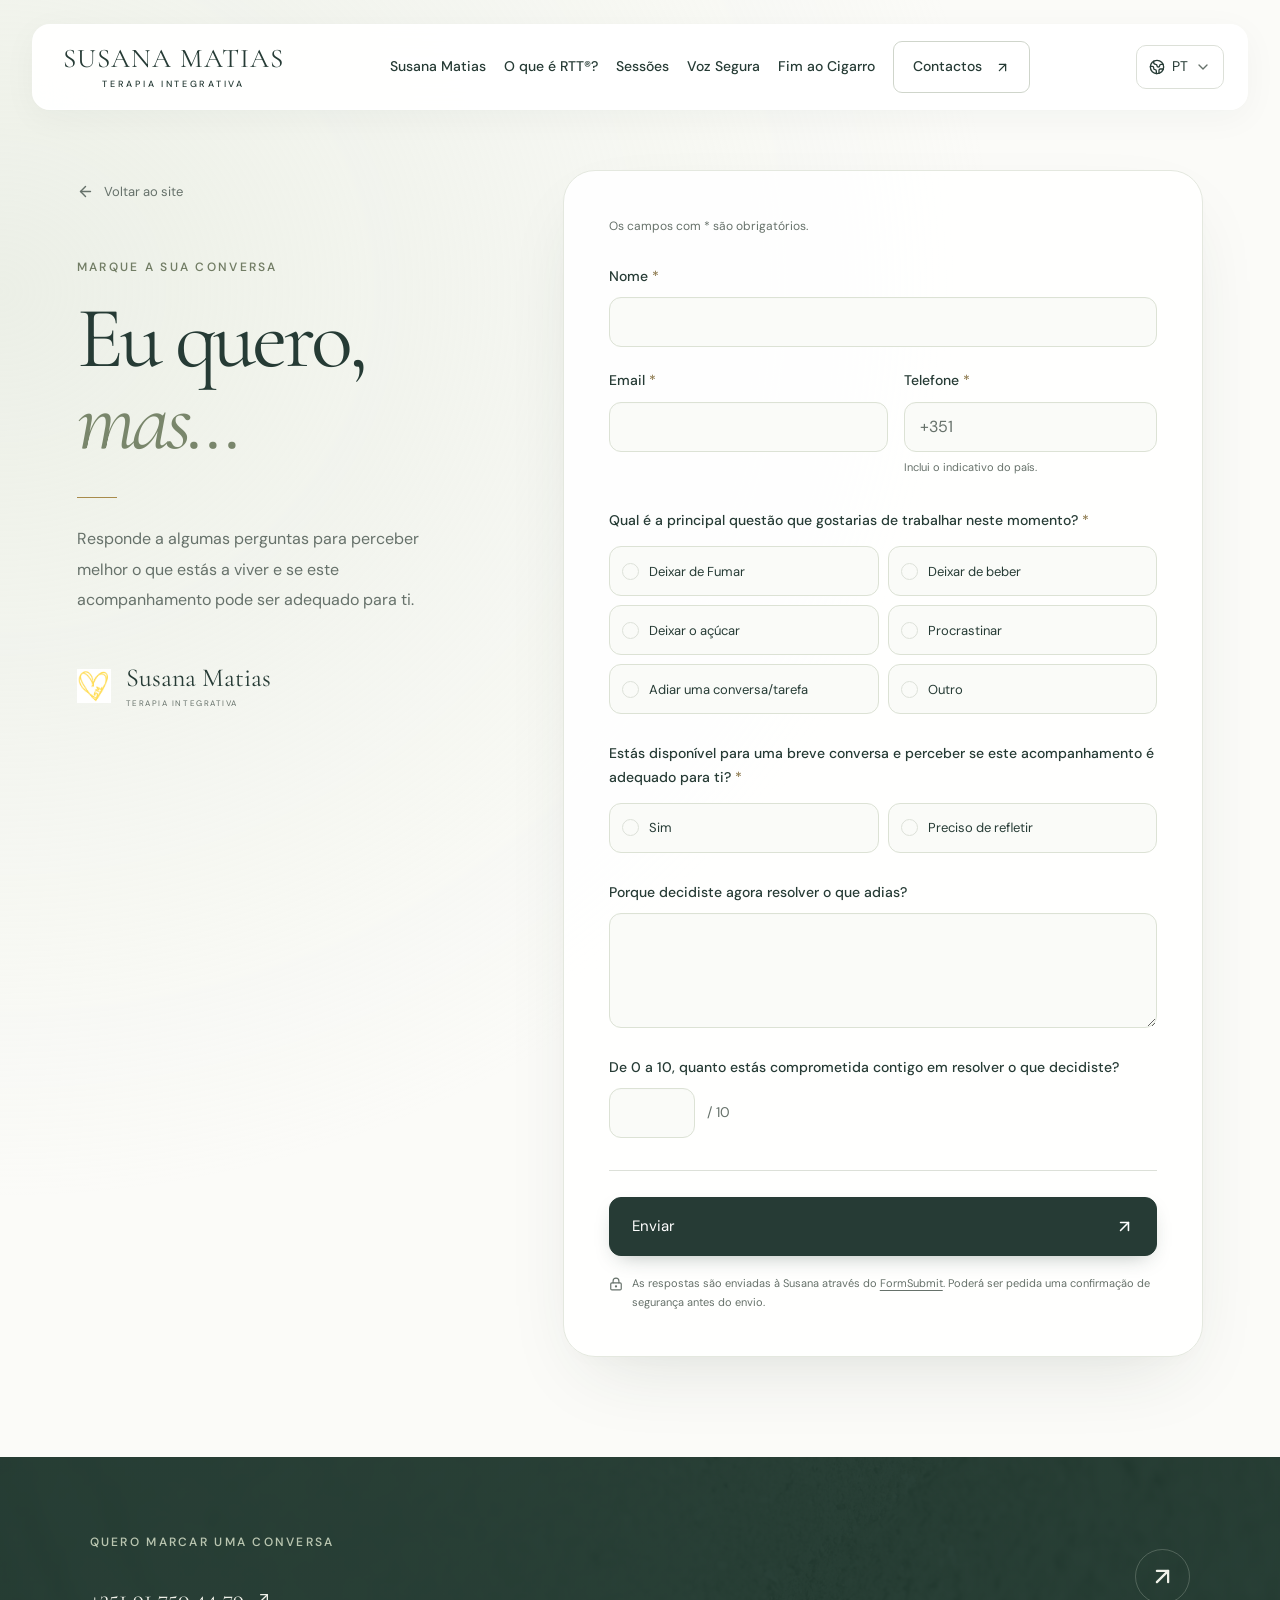
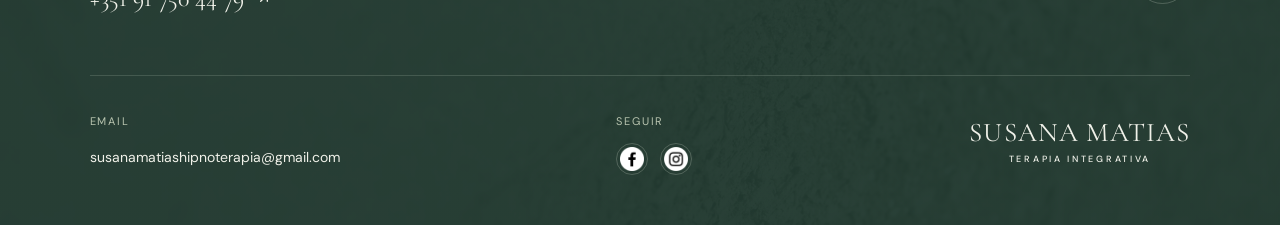
==== susanawebsite/contactos/index.html @ 1eaf65f2 "Publish Susana Matias website" ====
<!DOCTYPE html><html lang="pt-PT"><head><meta charSet="utf-8"/><meta name="viewport" content="width=device-width, initial-scale=1"/><link rel="stylesheet" href="/susanawebsite/_next/static/css/index.i9ofo4AB.css" data-rsc-css-href="/susanawebsite/_next/static/css/index.i9ofo4AB.css" data-precedence="vite-rsc/importer-resources"/><link rel="modulepreload" fetchPriority="low" href="/susanawebsite/_next/static/chunks/index-BM0BC_8v.js"/><script src="/susanawebsite/_next/static/chunks/rolldown-runtime-C60lm6uB.js" type="module" async=""></script><script src="/susanawebsite/_next/static/chunks/framework-D_rUT4EX.js" type="module" async=""></script><script src="/susanawebsite/_next/static/chunks/navigation-errors-By4dF-Cc.js" type="module" async=""></script><link rel="modulepreload" href="/susanawebsite/_next/static/chunks/layout-segment-context-BqKFcfV_.js" crossorigin=""/><link rel="modulepreload" href="/susanawebsite/_next/static/chunks/language-CFJ0EN50.js" crossorigin=""/><link rel="modulepreload" href="/susanawebsite/_next/static/chunks/booking-form-CCEJS3wS.js" crossorigin=""/><link rel="modulepreload" href="/susanawebsite/_next/static/chunks/navigation-DdXDN8Wk.js" crossorigin=""/><link rel="modulepreload" href="/susanawebsite/_next/static/chunks/site-footer-DaT2TGBd.js" crossorigin=""/><link rel="modulepreload" href="/susanawebsite/_next/static/chunks/arrow-left-ByWbpDAE.js" crossorigin=""/><title>Contactos — Marque uma conversa | Susana Matias</title><meta name="description" content="Entre em contacto com Susana Matias. Responda a algumas perguntas para marcar uma conversa sobre o acompanhamento que procura."/><meta name="robots" content="index, follow"/><meta property="og:title" content="Contactos — Marque uma conversa | Susana Matias"/><meta property="og:description" content="Entre em contacto com Susana Matias. Responda a algumas perguntas para marcar uma conversa sobre o acompanhamento que procura."/><meta property="og:url" content="https://susanamatias.github.io/susanawebsite/contactos/"/><meta property="og:site_name" content="Susana Matias"/><meta property="og:type" content="website"/><meta property="og:locale" content="pt_PT"/><meta property="og:image" content="https://susanamatias.github.io/susanawebsite/images/susana-hero.webp"/><meta name="twitter:card" content="summary_large_image"/><meta name="twitter:title" content="Contactos — Marque uma conversa | Susana Matias"/><meta name="twitter:description" content="Entre em contacto com Susana Matias. Responda a algumas perguntas para marcar uma conversa sobre o acompanhamento que procura."/><meta name="twitter:image" content="https://susanamatias.github.io/susanawebsite/images/susana-hero.webp"/><link rel="icon" href="/susanawebsite/images/heart.png"/><link rel="canonical" href="https://susanamatias.github.io/susanawebsite/contactos/"/><script>Object.assign(((self[Symbol.for("vinext.navigationRuntime")]??={bootstrap:{routeManifest:null},functions:{}}).bootstrap.rsc??={rsc:[]}),{params:{},nav:{"pathname":"/contactos","searchParams":[]}})</script><link rel="modulepreload" href="/susanawebsite/_next/static/chunks/index-BM0BC_8v.js" />
</head><body><script type="application/ld+json">{"@context":"https://schema.org","@graph":[{"@type":"Person","@id":"https://susanamatias.github.io/susanawebsite/#susana","name":"Susana Matias","url":"https://susanamatias.github.io/susanawebsite/","image":"https://susanamatias.github.io/susanawebsite/images/susana-about.webp","email":"susanamatiashipnoterapia@gmail.com","telephone":"+351917504479","sameAs":["https://www.instagram.com/susanamatias","https://www.facebook.com/share/1ghENpaHhE/?mibextid=wwXIfr"]},{"@type":"WebSite","@id":"https://susanamatias.github.io/susanawebsite/#website","url":"https://susanamatias.github.io/susanawebsite/","name":"Susana Matias","inLanguage":"pt-PT","publisher":{"@id":"https://susanamatias.github.io/susanawebsite/#susana"}}]}</script><a class="skip-link" href="#formulario">Saltar para o conteúdo</a><header class="floating-header "><a class="wordmark" aria-label="Susana Matias — início" href="/susanawebsite/"><span>SUSANA MATIAS</span><small>TERAPIA INTEGRATIVA</small></a><button class="menu-toggle" type="button" aria-label="Abrir menu" aria-expanded="false" aria-controls="main-navigation"><svg xmlns="http://www.w3.org/2000/svg" width="22" height="22" viewBox="0 0 24 24" fill="none" stroke="currentColor" stroke-width="2" stroke-linecap="round" stroke-linejoin="round" class="lucide lucide-menu" aria-hidden="true"><path d="M4 5h16"></path><path d="M4 12h16"></path><path d="M4 19h16"></path></svg></button><nav class="main-navigation " id="main-navigation" aria-label="Menu principal"><a href="/susanawebsite/#sobre-mim">Susana Matias</a><a href="/susanawebsite/#rtt">O que é RTT®?</a><a href="/susanawebsite/#sessoes">Sessões</a><a href="https://asusanamatias.wixsite.com/susana-matias/c%C3%B3pia-home">Voz Segura</a><a href="https://asusanamatias.wixsite.com/susana-matias/c%C3%B3pia-vozsegura">Fim ao Cigarro</a><a class="nav-contact" href="/susanawebsite/contactos/">Contactos<!-- --> <svg xmlns="http://www.w3.org/2000/svg" width="15" height="15" viewBox="0 0 24 24" fill="none" stroke="currentColor" stroke-width="2" stroke-linecap="round" stroke-linejoin="round" class="lucide lucide-arrow-up-right" aria-hidden="true"><path d="M7 7h10v10"></path><path d="M7 17 17 7"></path></svg></a></nav><div class="header-language"><button type="button" tabindex="0" id="base-ui-_R_h6i_" role="combobox" aria-expanded="false" aria-haspopup="listbox" data-slot="select-trigger" data-size="default" aria-label="Idioma" class="flex w-fit items-center justify-between gap-1.5 rounded-lg border border-input bg-transparent py-2 pr-2 pl-2.5 text-sm whitespace-nowrap transition-colors outline-none select-none focus-visible:border-ring focus-visible:ring-3 focus-visible:ring-ring/50 disabled:cursor-not-allowed disabled:opacity-50 aria-invalid:border-destructive aria-invalid:ring-3 aria-invalid:ring-destructive/20 data-placeholder:text-muted-foreground data-[size=default]:h-8 data-[size=sm]:h-7 data-[size=sm]:rounded-[min(var(--radius-md),10px)] *:data-[slot=select-value]:line-clamp-1 *:data-[slot=select-value]:flex *:data-[slot=select-value]:items-center *:data-[slot=select-value]:gap-1.5 dark:bg-input/30 dark:hover:bg-input/50 dark:aria-invalid:border-destructive/50 dark:aria-invalid:ring-destructive/40 [&amp;_svg]:pointer-events-none [&amp;_svg]:shrink-0 [&amp;_svg:not([class*=&#x27;size-&#x27;])]:size-4 language-trigger"><svg xmlns="http://www.w3.org/2000/svg" width="16" height="16" viewBox="0 0 24 24" fill="none" stroke="currentColor" stroke-width="2" stroke-linecap="round" stroke-linejoin="round" class="lucide lucide-earth" aria-hidden="true"><path d="M21.54 15H17a2 2 0 0 0-2 2v4.54"></path><path d="M7 3.34V5a3 3 0 0 0 3 3a2 2 0 0 1 2 2c0 1.1.9 2 2 2a2 2 0 0 0 2-2c0-1.1.9-2 2-2h3.17"></path><path d="M11 21.95V18a2 2 0 0 0-2-2a2 2 0 0 1-2-2v-1a2 2 0 0 0-2-2H2.05"></path><circle cx="12" cy="12" r="10"></circle></svg><span>PT</span><svg xmlns="http://www.w3.org/2000/svg" width="24" height="24" viewBox="0 0 24 24" fill="none" stroke="currentColor" stroke-width="2" stroke-linecap="round" stroke-linejoin="round" class="lucide lucide-chevron-down pointer-events-none size-4 text-muted-foreground" aria-hidden="true"><path d="m6 9 6 6 6-6"></path>▼</svg></button><input id="base-ui-_R_h6i_-hidden-input" style="clip-path:inset(50%);overflow:hidden;white-space:nowrap;border:0;padding:0;width:1px;height:1px;margin:-1px;position:fixed;top:0;left:0" tabindex="-1" aria-hidden="true" value="pt"/></div></header><main class="booking-page" id="formulario"><div class="booking-layout"><aside class="booking-intro"><a class="booking-back" href="/susanawebsite/"><svg xmlns="http://www.w3.org/2000/svg" width="17" height="17" viewBox="0 0 24 24" fill="none" stroke="currentColor" stroke-width="2" stroke-linecap="round" stroke-linejoin="round" class="lucide lucide-arrow-left" aria-hidden="true"><path d="m12 19-7-7 7-7"></path><path d="M19 12H5"></path></svg>Voltar ao site</a><span class="eyebrow">MARQUE A SUA CONVERSA</span><h1>Eu quero,<br/><em>mas...</em></h1><span class="small-rule"></span><p>Responde a algumas perguntas para perceber melhor o que estás a viver e se este acompanhamento pode ser adequado para ti.</p><div class="booking-signature"><img src="/susanawebsite/images/heart.png" alt="" width="348" height="352" loading="lazy" decoding="async" data-nimg="1"/><div><span>Susana Matias</span><small>TERAPIA INTEGRATIVA</small></div></div></aside><form class="booking-card" accept-charset="UTF-8" aria-label="Marque a sua conversa" action="https://formsubmit.co/susanamatiashipnoterapia@gmail.com" method="POST"><input type="hidden" name="_subject" value="Nova conversa — Susana Matias"/><input type="hidden" name="_template" value="table"/><input type="hidden" name="Idioma" value="Português"/><input type="text" class="booking-honey" tabindex="-1" autoComplete="off" aria-hidden="true" name="_honey"/><p class="required-note">Os campos com * são obrigatórios.</p><div class="booking-field"><label for="booking-name">Nome<!-- --> <span class="required-mark" aria-hidden="true">*</span></label><input id="booking-name" data-slot="input" autoComplete="name" required="" maxLength="120" pattern=".*\S.*" class="h-8 w-full min-w-0 rounded-lg border border-input bg-transparent px-2.5 py-1 text-base transition-colors outline-none file:inline-flex file:h-6 file:border-0 file:bg-transparent file:text-sm file:font-medium file:text-foreground placeholder:text-muted-foreground focus-visible:border-ring focus-visible:ring-3 focus-visible:ring-ring/50 disabled:pointer-events-none disabled:cursor-not-allowed disabled:bg-input/50 disabled:opacity-50 aria-invalid:border-destructive aria-invalid:ring-3 aria-invalid:ring-destructive/20 md:text-sm dark:bg-input/30 dark:disabled:bg-input/80 dark:aria-invalid:border-destructive/50 dark:aria-invalid:ring-destructive/40 booking-input" name="Nome"/></div><div class="booking-row"><div class="booking-field"><label for="booking-email">Email <span class="required-mark" aria-hidden="true">*</span></label><input id="booking-email" type="email" data-slot="input" autoComplete="email" required="" maxLength="254" class="h-8 w-full min-w-0 rounded-lg border border-input bg-transparent px-2.5 py-1 text-base transition-colors outline-none file:inline-flex file:h-6 file:border-0 file:bg-transparent file:text-sm file:font-medium file:text-foreground placeholder:text-muted-foreground focus-visible:border-ring focus-visible:ring-3 focus-visible:ring-ring/50 disabled:pointer-events-none disabled:cursor-not-allowed disabled:bg-input/50 disabled:opacity-50 aria-invalid:border-destructive aria-invalid:ring-3 aria-invalid:ring-destructive/20 md:text-sm dark:bg-input/30 dark:disabled:bg-input/80 dark:aria-invalid:border-destructive/50 dark:aria-invalid:ring-destructive/40 booking-input" name="email"/></div><div class="booking-field"><label for="booking-phone">Telefone<!-- --> <span class="required-mark" aria-hidden="true">*</span></label><input id="booking-phone" type="tel" data-slot="input" autoComplete="tel" placeholder="+351" required="" minLength="7" maxLength="30" pattern="\+?[0-9][0-9\s.\(\)\-]{5,27}[0-9]" aria-describedby="phone-hint" class="h-8 w-full min-w-0 rounded-lg border border-input bg-transparent px-2.5 py-1 text-base transition-colors outline-none file:inline-flex file:h-6 file:border-0 file:bg-transparent file:text-sm file:font-medium file:text-foreground placeholder:text-muted-foreground focus-visible:border-ring focus-visible:ring-3 focus-visible:ring-ring/50 disabled:pointer-events-none disabled:cursor-not-allowed disabled:bg-input/50 disabled:opacity-50 aria-invalid:border-destructive aria-invalid:ring-3 aria-invalid:ring-destructive/20 md:text-sm dark:bg-input/30 dark:disabled:bg-input/80 dark:aria-invalid:border-destructive/50 dark:aria-invalid:ring-destructive/40 booking-input" name="Telefone"/><span class="field-hint" id="phone-hint">Inclui o indicativo do país.</span></div></div><fieldset class="booking-field booking-question"><legend id="topic-label">Qual é a principal questão que gostarias de trabalhar neste momento?<!-- --> <span class="required-mark" aria-hidden="true">*</span></legend><div data-required="" role="radiogroup" aria-required="true" aria-labelledby="topic-label" data-slot="radio-group" aria-invalid="false" class="grid gap-2 w-full booking-choices"><label class="booking-choice" for="topic-0"><span data-required="" data-unchecked="" role="radio" tabindex="-1" aria-checked="false" id="base-ui-_R_jkpmi_" data-slot="radio-group-item" class="border-input dark:bg-input/30 data-checked:bg-primary data-checked:text-primary-foreground dark:data-checked:bg-primary data-checked:border-primary aria-invalid:aria-checked:border-primary aria-invalid:border-destructive focus-visible:border-ring focus-visible:ring-ring/50 aria-invalid:ring-destructive/20 dark:aria-invalid:ring-destructive/40 dark:aria-invalid:border-destructive/50 flex size-4 rounded-full focus-visible:ring-3 aria-invalid:ring-3 group-has-[:focus-visible]/field-label:ring-0 group-has-[:focus-visible]/field-label:not-data-checked:border-input group-has-[:focus-visible]/field-label:data-checked:border-primary group/radio-group-item peer relative aspect-square shrink-0 border outline-none after:absolute after:-inset-x-3 after:-inset-y-2 disabled:cursor-not-allowed disabled:opacity-50"></span><input type="radio" id="topic-0" tabindex="-1" style="clip-path:inset(50%);overflow:hidden;white-space:nowrap;border:0;padding:0;width:1px;height:1px;margin:-1px;position:absolute" aria-hidden="true" required="" name="Qual é a principal questão que gostarias de trabalhar neste momento?" value="Deixar de Fumar"/><span>Deixar de Fumar</span></label><label class="booking-choice" for="topic-1"><span data-required="" data-unchecked="" role="radio" tabindex="-1" aria-checked="false" id="base-ui-_R_lkpmi_" data-slot="radio-group-item" class="border-input dark:bg-input/30 data-checked:bg-primary data-checked:text-primary-foreground dark:data-checked:bg-primary data-checked:border-primary aria-invalid:aria-checked:border-primary aria-invalid:border-destructive focus-visible:border-ring focus-visible:ring-ring/50 aria-invalid:ring-destructive/20 dark:aria-invalid:ring-destructive/40 dark:aria-invalid:border-destructive/50 flex size-4 rounded-full focus-visible:ring-3 aria-invalid:ring-3 group-has-[:focus-visible]/field-label:ring-0 group-has-[:focus-visible]/field-label:not-data-checked:border-input group-has-[:focus-visible]/field-label:data-checked:border-primary group/radio-group-item peer relative aspect-square shrink-0 border outline-none after:absolute after:-inset-x-3 after:-inset-y-2 disabled:cursor-not-allowed disabled:opacity-50"></span><input type="radio" id="topic-1" tabindex="-1" style="clip-path:inset(50%);overflow:hidden;white-space:nowrap;border:0;padding:0;width:1px;height:1px;margin:-1px;position:absolute" aria-hidden="true" required="" name="Qual é a principal questão que gostarias de trabalhar neste momento?" value="Deixar de beber"/><span>Deixar de beber</span></label><label class="booking-choice" for="topic-2"><span data-required="" data-unchecked="" role="radio" tabindex="-1" aria-checked="false" id="base-ui-_R_nkpmi_" data-slot="radio-group-item" class="border-input dark:bg-input/30 data-checked:bg-primary data-checked:text-primary-foreground dark:data-checked:bg-primary data-checked:border-primary aria-invalid:aria-checked:border-primary aria-invalid:border-destructive focus-visible:border-ring focus-visible:ring-ring/50 aria-invalid:ring-destructive/20 dark:aria-invalid:ring-destructive/40 dark:aria-invalid:border-destructive/50 flex size-4 rounded-full focus-visible:ring-3 aria-invalid:ring-3 group-has-[:focus-visible]/field-label:ring-0 group-has-[:focus-visible]/field-label:not-data-checked:border-input group-has-[:focus-visible]/field-label:data-checked:border-primary group/radio-group-item peer relative aspect-square shrink-0 border outline-none after:absolute after:-inset-x-3 after:-inset-y-2 disabled:cursor-not-allowed disabled:opacity-50"></span><input type="radio" id="topic-2" tabindex="-1" style="clip-path:inset(50%);overflow:hidden;white-space:nowrap;border:0;padding:0;width:1px;height:1px;margin:-1px;position:absolute" aria-hidden="true" required="" name="Qual é a principal questão que gostarias de trabalhar neste momento?" value="Deixar o açúcar"/><span>Deixar o açúcar</span></label><label class="booking-choice" for="topic-3"><span data-required="" data-unchecked="" role="radio" tabindex="-1" aria-checked="false" id="base-ui-_R_pkpmi_" data-slot="radio-group-item" class="border-input dark:bg-input/30 data-checked:bg-primary data-checked:text-primary-foreground dark:data-checked:bg-primary data-checked:border-primary aria-invalid:aria-checked:border-primary aria-invalid:border-destructive focus-visible:border-ring focus-visible:ring-ring/50 aria-invalid:ring-destructive/20 dark:aria-invalid:ring-destructive/40 dark:aria-invalid:border-destructive/50 flex size-4 rounded-full focus-visible:ring-3 aria-invalid:ring-3 group-has-[:focus-visible]/field-label:ring-0 group-has-[:focus-visible]/field-label:not-data-checked:border-input group-has-[:focus-visible]/field-label:data-checked:border-primary group/radio-group-item peer relative aspect-square shrink-0 border outline-none after:absolute after:-inset-x-3 after:-inset-y-2 disabled:cursor-not-allowed disabled:opacity-50"></span><input type="radio" id="topic-3" tabindex="-1" style="clip-path:inset(50%);overflow:hidden;white-space:nowrap;border:0;padding:0;width:1px;height:1px;margin:-1px;position:absolute" aria-hidden="true" required="" name="Qual é a principal questão que gostarias de trabalhar neste momento?" value="Procrastinar"/><span>Procrastinar</span></label><label class="booking-choice" for="topic-4"><span data-required="" data-unchecked="" role="radio" tabindex="-1" aria-checked="false" id="base-ui-_R_rkpmi_" data-slot="radio-group-item" class="border-input dark:bg-input/30 data-checked:bg-primary data-checked:text-primary-foreground dark:data-checked:bg-primary data-checked:border-primary aria-invalid:aria-checked:border-primary aria-invalid:border-destructive focus-visible:border-ring focus-visible:ring-ring/50 aria-invalid:ring-destructive/20 dark:aria-invalid:ring-destructive/40 dark:aria-invalid:border-destructive/50 flex size-4 rounded-full focus-visible:ring-3 aria-invalid:ring-3 group-has-[:focus-visible]/field-label:ring-0 group-has-[:focus-visible]/field-label:not-data-checked:border-input group-has-[:focus-visible]/field-label:data-checked:border-primary group/radio-group-item peer relative aspect-square shrink-0 border outline-none after:absolute after:-inset-x-3 after:-inset-y-2 disabled:cursor-not-allowed disabled:opacity-50"></span><input type="radio" id="topic-4" tabindex="-1" style="clip-path:inset(50%);overflow:hidden;white-space:nowrap;border:0;padding:0;width:1px;height:1px;margin:-1px;position:absolute" aria-hidden="true" required="" name="Qual é a principal questão que gostarias de trabalhar neste momento?" value="Adiar uma conversa/tarefa"/><span>Adiar uma conversa/tarefa</span></label><label class="booking-choice" for="topic-5"><span data-required="" data-unchecked="" role="radio" tabindex="-1" aria-checked="false" id="base-ui-_R_tkpmi_" data-slot="radio-group-item" class="border-input dark:bg-input/30 data-checked:bg-primary data-checked:text-primary-foreground dark:data-checked:bg-primary data-checked:border-primary aria-invalid:aria-checked:border-primary aria-invalid:border-destructive focus-visible:border-ring focus-visible:ring-ring/50 aria-invalid:ring-destructive/20 dark:aria-invalid:ring-destructive/40 dark:aria-invalid:border-destructive/50 flex size-4 rounded-full focus-visible:ring-3 aria-invalid:ring-3 group-has-[:focus-visible]/field-label:ring-0 group-has-[:focus-visible]/field-label:not-data-checked:border-input group-has-[:focus-visible]/field-label:data-checked:border-primary group/radio-group-item peer relative aspect-square shrink-0 border outline-none after:absolute after:-inset-x-3 after:-inset-y-2 disabled:cursor-not-allowed disabled:opacity-50"></span><input type="radio" id="topic-5" tabindex="-1" style="clip-path:inset(50%);overflow:hidden;white-space:nowrap;border:0;padding:0;width:1px;height:1px;margin:-1px;position:absolute" aria-hidden="true" required="" name="Qual é a principal questão que gostarias de trabalhar neste momento?" value="Outro"/><span>Outro</span></label></div></fieldset><fieldset class="booking-field booking-question"><legend id="availability-label">Estás disponível para uma breve conversa e perceber se este acompanhamento é adequado para ti?<!-- --> <span class="required-mark" aria-hidden="true">*</span></legend><div data-required="" role="radiogroup" aria-required="true" aria-labelledby="availability-label" data-slot="radio-group" aria-invalid="false" class="grid gap-2 w-full booking-choices"><label class="booking-choice" for="availability-0"><span data-required="" data-unchecked="" role="radio" tabindex="-1" aria-checked="false" id="base-ui-_R_bl9mi_" data-slot="radio-group-item" class="border-input dark:bg-input/30 data-checked:bg-primary data-checked:text-primary-foreground dark:data-checked:bg-primary data-checked:border-primary aria-invalid:aria-checked:border-primary aria-invalid:border-destructive focus-visible:border-ring focus-visible:ring-ring/50 aria-invalid:ring-destructive/20 dark:aria-invalid:ring-destructive/40 dark:aria-invalid:border-destructive/50 flex size-4 rounded-full focus-visible:ring-3 aria-invalid:ring-3 group-has-[:focus-visible]/field-label:ring-0 group-has-[:focus-visible]/field-label:not-data-checked:border-input group-has-[:focus-visible]/field-label:data-checked:border-primary group/radio-group-item peer relative aspect-square shrink-0 border outline-none after:absolute after:-inset-x-3 after:-inset-y-2 disabled:cursor-not-allowed disabled:opacity-50"></span><input type="radio" id="availability-0" tabindex="-1" style="clip-path:inset(50%);overflow:hidden;white-space:nowrap;border:0;padding:0;width:1px;height:1px;margin:-1px;position:absolute" aria-hidden="true" required="" name="Estás disponível para uma breve conversa e perceber se este acompanhamento é adequado para ti?" value="Sim"/><span>Sim</span></label><label class="booking-choice" for="availability-1"><span data-required="" data-unchecked="" role="radio" tabindex="-1" aria-checked="false" id="base-ui-_R_dl9mi_" data-slot="radio-group-item" class="border-input dark:bg-input/30 data-checked:bg-primary data-checked:text-primary-foreground dark:data-checked:bg-primary data-checked:border-primary aria-invalid:aria-checked:border-primary aria-invalid:border-destructive focus-visible:border-ring focus-visible:ring-ring/50 aria-invalid:ring-destructive/20 dark:aria-invalid:ring-destructive/40 dark:aria-invalid:border-destructive/50 flex size-4 rounded-full focus-visible:ring-3 aria-invalid:ring-3 group-has-[:focus-visible]/field-label:ring-0 group-has-[:focus-visible]/field-label:not-data-checked:border-input group-has-[:focus-visible]/field-label:data-checked:border-primary group/radio-group-item peer relative aspect-square shrink-0 border outline-none after:absolute after:-inset-x-3 after:-inset-y-2 disabled:cursor-not-allowed disabled:opacity-50"></span><input type="radio" id="availability-1" tabindex="-1" style="clip-path:inset(50%);overflow:hidden;white-space:nowrap;border:0;padding:0;width:1px;height:1px;margin:-1px;position:absolute" aria-hidden="true" required="" name="Estás disponível para uma breve conversa e perceber se este acompanhamento é adequado para ti?" value="Preciso de refletir"/><span>Preciso de refletir</span></label></div></fieldset><div class="booking-field booking-question"><label for="booking-motivation">Porque decidiste agora resolver o que adias?</label><textarea data-slot="textarea" class="flex field-sizing-content min-h-16 w-full rounded-lg border border-input bg-transparent px-2.5 py-2 text-base transition-colors outline-none placeholder:text-muted-foreground focus-visible:border-ring focus-visible:ring-3 focus-visible:ring-ring/50 disabled:cursor-not-allowed disabled:bg-input/50 disabled:opacity-50 aria-invalid:border-destructive aria-invalid:ring-3 aria-invalid:ring-destructive/20 md:text-sm dark:bg-input/30 dark:disabled:bg-input/80 dark:aria-invalid:border-destructive/50 dark:aria-invalid:ring-destructive/40 booking-input booking-textarea" id="booking-motivation" name="Porque decidiste agora resolver o que adias?" rows="4" maxLength="4000"></textarea></div><div class="booking-field booking-question"><label for="booking-commitment">De 0 a 10, quanto estás comprometida contigo em resolver o que decidiste?</label><div class="commitment-control"><input id="booking-commitment" type="number" data-slot="input" min="0" max="10" step="1" class="h-8 w-full min-w-0 rounded-lg border border-input bg-transparent px-2.5 py-1 text-base transition-colors outline-none file:inline-flex file:h-6 file:border-0 file:bg-transparent file:text-sm file:font-medium file:text-foreground placeholder:text-muted-foreground focus-visible:border-ring focus-visible:ring-3 focus-visible:ring-ring/50 disabled:pointer-events-none disabled:cursor-not-allowed disabled:bg-input/50 disabled:opacity-50 aria-invalid:border-destructive aria-invalid:ring-3 aria-invalid:ring-destructive/20 md:text-sm dark:bg-input/30 dark:disabled:bg-input/80 dark:aria-invalid:border-destructive/50 dark:aria-invalid:ring-destructive/40 booking-input" name="Compromisso (0 a 10)"/><span aria-hidden="true">/ 10</span></div></div><div class="booking-submit-area"><button class="solid-button booking-submit" type="submit">Enviar<svg xmlns="http://www.w3.org/2000/svg" width="19" height="19" viewBox="0 0 24 24" fill="none" stroke="currentColor" stroke-width="2" stroke-linecap="round" stroke-linejoin="round" class="lucide lucide-arrow-up-right" aria-hidden="true"><path d="M7 7h10v10"></path><path d="M7 17 17 7"></path></svg></button><p class="booking-delivery-note"><svg xmlns="http://www.w3.org/2000/svg" width="14" height="14" viewBox="0 0 24 24" fill="none" stroke="currentColor" stroke-width="2" stroke-linecap="round" stroke-linejoin="round" class="lucide lucide-lock-keyhole" aria-hidden="true"><circle cx="12" cy="16" r="1"></circle><rect x="3" y="10" width="18" height="12" rx="2"></rect><path d="M7 10V7a5 5 0 0 1 10 0v3"></path></svg><span>As respostas são enviadas à Susana através do<!-- --> <a href="https://formsubmit.co/privacy.pdf" target="_blank" rel="noreferrer">FormSubmit</a>.<!-- --> <!-- -->Poderá ser pedida uma confirmação de segurança antes do envio.</span></p></div></form></div></main><footer class="section contact" id="contatos"><div class="contact-top"><div><span class="eyebrow">QUERO MARCAR UMA CONVERSA</span><a class="contact-phone" href="https://wa.me/351917504479" target="_blank" rel="noopener noreferrer" aria-label="WhatsApp: +351 91 750 44 79" title="WhatsApp">+351 91 750 44 79 <svg xmlns="http://www.w3.org/2000/svg" width="24" height="24" viewBox="0 0 24 24" fill="none" stroke="currentColor" stroke-width="2" stroke-linecap="round" stroke-linejoin="round" class="lucide lucide-arrow-up-right" aria-hidden="true"><path d="M7 7h10v10"></path><path d="M7 17 17 7"></path></svg></a></div><a class="back-top" href="#formulario" aria-label="Voltar ao início"><svg xmlns="http://www.w3.org/2000/svg" width="27" height="27" viewBox="0 0 24 24" fill="none" stroke="currentColor" stroke-width="2" stroke-linecap="round" stroke-linejoin="round" class="lucide lucide-arrow-up-right" aria-hidden="true"><path d="M7 7h10v10"></path><path d="M7 17 17 7"></path></svg></a></div><div class="contact-bottom"><div><h2>EMAIL</h2><a class="contact-email" href="mailto:susanamatiashipnoterapia@gmail.com">susanamatiashipnoterapia@gmail.com</a></div><div><h2>SEGUIR</h2><div class="social-links" aria-label="Redes sociais"><a href="https://www.facebook.com/share/1ghENpaHhE/?mibextid=wwXIfr" aria-label="Facebook"><img src="/susanawebsite/images/facebook.png" alt="" width="24" height="24" loading="lazy" decoding="async" data-nimg="1"/></a><a href="https://www.instagram.com/susanamatias" aria-label="Instagram"><img src="/susanawebsite/images/instagram.png" alt="" width="24" height="24" loading="lazy" decoding="async" data-nimg="1"/></a></div></div><a class="wordmark footer-wordmark" href="/susanawebsite/"><span>SUSANA MATIAS</span><small>TERAPIA INTEGRATIVA</small></a></div></footer><script type="module" src="/susanawebsite/_next/static/chunks/index-BM0BC_8v.js" id="_R_" async=""></script><script>((self[Symbol.for("vinext.navigationRuntime")]??={bootstrap:{routeManifest:null},functions:{}}).bootstrap.rsc??={rsc:[]}).rsc.push("0:{\"page:/contactos\":\"$L1\",\"layout:/\":\"$L2\",\"route:/contactos\":\"$L3\",\"__route\":\"route:/contactos\",\"__interceptionContext\":null,\"__layoutIds\":[\"layout:/\"],\"__rootLayout\":\"/\",\"__bfcacheSegmentIdentities\":{\"layout:/\":\"[\\\"layout\\\",\\\"layout:/\\\",\\\"root-boundary:/\\\",\\\"\\\"]\",\"page:/contactos\":\"[\\\"page\\\",\\\"page:/contactos\\\",\\\"root-boundary:/\\\",\\\"[\\\\\\\"contactos\\\\\\\"]\\\"]\"},\"__srcPage\":[\"contactos\",\"page\"],\"__layoutFlags\":{\"layout:/\":\"s\"},\"__artifactCompatibility\":{\"schemaVersion\":1,\"graphVersion\":\"app-route-graph:88419dff92d06265\",\"deploymentVersion\":\"11be75ff-7a02-4222-b2fc-c98a5b8c34c9\",\"appElementsSchemaVersion\":1,\"rscPayloadSchemaVersion\":1,\"rootBoundaryId\":\"/\",\"renderEpoch\":null}}\n")</script><script>((self[Symbol.for("vinext.navigationRuntime")]??={bootstrap:{routeManifest:null},functions:{}}).bootstrap.rsc??={rsc:[]}).rsc.push("4:I[\"544a703b9824\",[],\"LanguageProvider\",1]\n")</script><script>((self[Symbol.for("vinext.navigationRuntime")]??={bootstrap:{routeManifest:null},functions:{}}).bootstrap.rsc??={rsc:[]}).rsc.push("5:I[\"3bb4c73cb361\",[],\"Children\",1]\n")</script><script>((self[Symbol.for("vinext.navigationRuntime")]??={bootstrap:{routeManifest:null},functions:{}}).bootstrap.rsc??={rsc:[]}).rsc.push("6:I[\"0bef8629d058\",[],\"GlobalErrorBoundary\",1]\n")</script><script>((self[Symbol.for("vinext.navigationRuntime")]??={bootstrap:{routeManifest:null},functions:{}}).bootstrap.rsc??={rsc:[]}).rsc.push("7:I[\"a7f3f1d63985\",[],\"default\",1]\n")</script><script>((self[Symbol.for("vinext.navigationRuntime")]??={bootstrap:{routeManifest:null},functions:{}}).bootstrap.rsc??={rsc:[]}).rsc.push("8:I[\"0bef8629d058\",[],\"ErrorBoundary\",1]\n")</script><script>((self[Symbol.for("vinext.navigationRuntime")]??={bootstrap:{routeManifest:null},functions:{}}).bootstrap.rsc??={rsc:[]}).rsc.push("9:I[\"bcc88b3729e4\",[],\"LayoutSegmentProvider\",1]\n")</script><script>((self[Symbol.for("vinext.navigationRuntime")]??={bootstrap:{routeManifest:null},functions:{}}).bootstrap.rsc??={rsc:[]}).rsc.push("a:I[\"3bb4c73cb361\",[],\"Slot\",1]\n")</script><script>((self[Symbol.for("vinext.navigationRuntime")]??={bootstrap:{routeManifest:null},functions:{}}).bootstrap.rsc??={rsc:[]}).rsc.push("b:I[\"0bef8629d058\",[],\"NotFoundBoundary\",1]\n")</script><script>((self[Symbol.for("vinext.navigationRuntime")]??={bootstrap:{routeManifest:null},functions:{}}).bootstrap.rsc??={rsc:[]}).rsc.push("c:I[\"fdec6512cad3\",[],\"AppRouterScrollTarget\",1]\n")</script><script>((self[Symbol.for("vinext.navigationRuntime")]??={bootstrap:{routeManifest:null},functions:{}}).bootstrap.rsc??={rsc:[]}).rsc.push("d:I[\"0bef8629d058\",[],\"RedirectBoundary\",1]\n")</script><script>((self[Symbol.for("vinext.navigationRuntime")]??={bootstrap:{routeManifest:null},functions:{}}).bootstrap.rsc??={rsc:[]}).rsc.push(":HL[\"/susanawebsite/_next/static/css/index.i9ofo4AB.css\",\"style\"     ]\n")</script><script>((self[Symbol.for("vinext.navigationRuntime")]??={bootstrap:{routeManifest:null},functions:{}}).bootstrap.rsc??={rsc:[]}).rsc.push("2:[[[\"$\",\"link\",\"css:/susanawebsite/_next/static/css/index.i9ofo4AB.css\",{\"rel\":\"stylesheet\",\"precedence\":\"vite-rsc/importer-resources\",\"href\":\"/susanawebsite/_next/static/css/index.i9ofo4AB.css\",\"data-rsc-css-href\":\"/susanawebsite/_next/static/css/index.i9ofo4AB.css\"}],\"$undefined\"],[\"$\",\"html\",null,{\"lang\":\"pt-PT\",\"children\":[\"$\",\"body\",null,{\"children\":[[\"$\",\"script\",null,{\"type\":\"application/ld+json\",\"dangerouslySetInnerHTML\":{\"__html\":\"{\\\"@context\\\":\\\"https://schema.org\\\",\\\"@graph\\\":[{\\\"@type\\\":\\\"Person\\\",\\\"@id\\\":\\\"https://susanamatias.github.io/susanawebsite/#susana\\\",\\\"name\\\":\\\"Susana Matias\\\",\\\"url\\\":\\\"https://susanamatias.github.io/susanawebsite/\\\",\\\"image\\\":\\\"https://susanamatias.github.io/susanawebsite/images/susana-about.webp\\\",\\\"email\\\":\\\"susanamatiashipnoterapia@gmail.com\\\",\\\"telephone\\\":\\\"+351917504479\\\",\\\"sameAs\\\":[\\\"https://www.instagram.com/susanamatias\\\",\\\"https://www.facebook.com/share/1ghENpaHhE/?mibextid=wwXIfr\\\"]},{\\\"@type\\\":\\\"WebSite\\\",\\\"@id\\\":\\\"https://susanamatias.github.io/susanawebsite/#website\\\",\\\"url\\\":\\\"https://susanamatias.github.io/susanawebsite/\\\",\\\"name\\\":\\\"Susana Matias\\\",\\\"inLanguage\\\":\\\"pt-PT\\\",\\\"publisher\\\":{\\\"@id\\\":\\\"https://susanamatias.github.io/susanawebsite/#susana\\\"}}]}\"}}],[\"$\",\"$L4\",null,{\"initialLanguage\":\"pt\",\"children\":[\"$\",\"$L5\",null,{}]}]]}]}]]\n")</script><script>((self[Symbol.for("vinext.navigationRuntime")]??={bootstrap:{routeManifest:null},functions:{}}).bootstrap.rsc??={rsc:[]}).rsc.push("3:[[[\"$\",\"meta\",null,{\"charSet\":\"utf-8\"}],[[\"$\",\"title\",\"0\",{\"children\":\"Contactos — Marque uma conversa | Susana Matias\"}],[\"$\",\"meta\",\"1\",{\"name\":\"description\",\"content\":\"Entre em contacto com Susana Matias. Responda a algumas perguntas para marcar uma conversa sobre o acompanhamento que procura.\"}],[\"$\",\"meta\",\"2\",{\"name\":\"robots\",\"content\":\"index, follow\"}],[\"$\",\"meta\",\"3\",{\"property\":\"og:title\",\"content\":\"Contactos — Marque uma conversa | Susana Matias\"}],[\"$\",\"meta\",\"4\",{\"property\":\"og:description\",\"content\":\"Entre em contacto com Susana Matias. Responda a algumas perguntas para marcar uma conversa sobre o acompanhamento que procura.\"}],[\"$\",\"meta\",\"5\",{\"property\":\"og:url\",\"content\":\"https://susanamatias.github.io/susanawebsite/contactos/\"}],[\"$\",\"meta\",\"6\",{\"property\":\"og:site_name\",\"content\":\"Susana Matias\"}],[\"$\",\"meta\",\"7\",{\"property\":\"og:type\",\"content\":\"website\"}],[\"$\",\"meta\",\"8\",{\"property\":\"og:locale\",\"content\":\"pt_PT\"}],[\"$\",\"meta\",\"9\",{\"property\":\"og:image\",\"content\":\"https://susanamatias.github.io/susanawebsite/images/susana-hero.webp\"}],[\"$\",\"meta\",\"10\",{\"name\":\"twitter:card\",\"content\":\"summary_large_image\"}],[\"$\",\"meta\",\"11\",{\"name\":\"twitter:title\",\"content\":\"Contactos — Marque uma conversa | Susana Matias\"}],[\"$\",\"meta\",\"12\",{\"name\":\"twitter:description\",\"content\":\"Entre em contacto com Susana Matias. Responda a algumas perguntas para marcar uma conversa sobre o acompanhamento que procura.\"}],[\"$\",\"meta\",\"13\",{\"name\":\"twitter:image\",\"content\":\"https://susanamatias.github.io/susanawebsite/images/susana-hero.webp\"}],[\"$\",\"link\",\"14\",{\"data-vinext-streamed-icon\":\"$undefined\",\"rel\":\"icon\",\"href\":\"/susanawebsite/images/heart.png\",\"type\":\"$undefined\",\"sizes\":\"$undefined\",\"color\":\"$undefined\",\"media\":\"$undefined\",\"fetchPriority\":\"$undefined\"}],[\"$\",\"link\",\"15\",{\"rel\":\"canonical\",\"href\":\"https://susanamatias.github.io/susanawebsite/contactos/\"}]],[[\"$\",\"meta\",\"0\",{\"name\":\"viewport\",\"content\":\"width=device-width, initial-scale=1\"}]]],[\"$\",\"$L6\",null,{\"fallback\":\"$7\",\"children\":[\"$\",\"$L8\",null,{\"fallback\":\"$7\",\"children\":[\"$\",\"$L9\",null,{\"providerId\":\"layout:/\",\"segmentMap\":{\"children\":[\"contactos\"]},\"children\":[\"$\",\"$La\",null,{\"id\":\"layout:/\",\"parallelSlots\":\"$undefined\",\"children\":[\"$\",\"$Lb\",null,{\"resetKey\":\"contactos\",\"fallback\":[[\"$\",\"title\",null,{\"children\":\"404: This page could not be found.\"}],[\"$\",\"div\",null,{\"style\":{\"fontFamily\":\"system-ui,\\\"Segoe UI\\\",Roboto,Helvetica,Arial,sans-serif,\\\"Apple Color Emoji\\\",\\\"Segoe UI Emoji\\\"\",\"height\":\"100vh\",\"textAlign\":\"center\",\"display\":\"flex\",\"flexDirection\":\"column\",\"alignItems\":\"center\",\"justifyContent\":\"center\"},\"children\":[\"$\",\"div\",null,{\"children\":[[\"$\",\"style\",null,{\"dangerouslySetInnerHTML\":{\"__html\":\"body{color:#000;background:#fff;margin:0}.next-error-h1{border-right:1px solid rgba(0,0,0,.3)}@media (prefers-color-scheme:dark){body{color:#fff;background:#000}.next-error-h1{border-right:1px solid rgba(255,255,255,.3)}}\"}}],[\"$\",\"h1\",null,{\"className\":\"next-error-h1\",\"style\":{\"display\":\"inline-block\",\"margin\":\"0 20px 0 0\",\"padding\":\"0 23px 0 0\",\"fontSize\":24,\"fontWeight\":500,\"verticalAlign\":\"top\",\"lineHeight\":\"49px\"},\"children\":404}],[\"$\",\"div\",null,{\"style\":{\"display\":\"inline-block\"},\"children\":[\"$\",\"h2\",null,{\"style\":{\"fontSize\":14,\"fontWeight\":400,\"lineHeight\":\"49px\",\"margin\":0},\"children\":\"This page could not be found.\"}]}]]}]}]],\"children\":[\"$\",\"$Lc\",null,{\"children\":[\"$\",\"$Ld\",null,{\"children\":[[\"$\",\"$L9\",null,{\"providerId\":\"page:/contactos\",\"segmentMap\":{\"children\":[\"__PAGE__\"]},\"children\":[\"$\",\"$La\",null,{\"id\":\"page:/contactos\"}]}],null]}]}]}]}]}]}]}],null,null]\n")</script><script>((self[Symbol.for("vinext.navigationRuntime")]??={bootstrap:{routeManifest:null},functions:{}}).bootstrap.rsc??={rsc:[]}).rsc.push("e:I[\"c7702bfbb9dc\",[],\"default\",1]\n")</script><script>((self[Symbol.for("vinext.navigationRuntime")]??={bootstrap:{routeManifest:null},functions:{}}).bootstrap.rsc??={rsc:[]}).rsc.push("1:[\"$\",\"$Le\",null,{}]\n")</script><script>Object.assign(((self[Symbol.for("vinext.navigationRuntime")]??={bootstrap:{routeManifest:null},functions:{}}).bootstrap.rsc??={rsc:[]}),{"initialCacheKind":"static"});((self[Symbol.for("vinext.navigationRuntime")]??={bootstrap:{routeManifest:null},functions:{}}).bootstrap.rsc??={rsc:[]}).done=true</script></body></html>
---- susanawebsite/_next/static/css/index.i9ofo4AB.css ----
@import "https://fonts.googleapis.com/css2?family=Cormorant+Garamond:ital,wght@0,400;0,500;0,600;1,400;1,500&family=DM+Sans:wght@400;450;500;550;600;650;700&display=swap";@layer properties{@supports (((-webkit-hyphens:none)) and (not (margin-trim:inline))) or ((-moz-orient:inline) and (not (color:rgb(from red r g b)))){:root,:host{--shimmer-angle:20deg}*,:before,:after{--tw-translate-x:0;--tw-translate-y:0;--tw-translate-z:0;--tw-rotate-x:initial;--tw-rotate-y:initial;--tw-rotate-z:initial;--tw-skew-x:initial;--tw-skew-y:initial;--tw-scroll-snap-strictness:proximity;--tw-space-x-reverse:0;--tw-border-style:solid;--tw-leading:initial;--tw-font-weight:initial;--tw-tracking:initial;--tw-ordinal:initial;--tw-slashed-zero:initial;--tw-numeric-figure:initial;--tw-numeric-spacing:initial;--tw-numeric-fraction:initial;--tw-shadow:0 0 #0000;--tw-shadow-color:initial;--tw-shadow-alpha:100%;--tw-inset-shadow:0 0 #0000;--tw-inset-shadow-color:initial;--tw-inset-shadow-alpha:100%;--tw-ring-color:initial;--tw-ring-shadow:0 0 #0000;--tw-inset-ring-color:initial;--tw-inset-ring-shadow:0 0 #0000;--tw-ring-inset:initial;--tw-ring-offset-width:0px;--tw-ring-offset-color:#fff;--tw-ring-offset-shadow:0 0 #0000;--tw-outline-style:solid;--tw-duration:initial;--tw-ease:initial;--tw-content:"";--tw-scale-x:1;--tw-scale-y:1;--tw-scale-z:1;--tw-blur:initial;--tw-brightness:initial;--tw-contrast:initial;--tw-grayscale:initial;--tw-hue-rotate:initial;--tw-invert:initial;--tw-opacity:initial;--tw-saturate:initial;--tw-sepia:initial;--tw-drop-shadow:initial;--tw-drop-shadow-color:initial;--tw-drop-shadow-alpha:100%;--tw-drop-shadow-size:initial;--tw-backdrop-blur:initial;--tw-backdrop-brightness:initial;--tw-backdrop-contrast:initial;--tw-backdrop-grayscale:initial;--tw-backdrop-hue-rotate:initial;--tw-backdrop-invert:initial;--tw-backdrop-opacity:initial;--tw-backdrop-saturate:initial;--tw-backdrop-sepia:initial;--tw-animation-delay:0s;--tw-animation-direction:normal;--tw-animation-duration:initial;--tw-animation-fill-mode:none;--tw-animation-iteration-count:1;--tw-enter-blur:0;--tw-enter-opacity:1;--tw-enter-rotate:0;--tw-enter-scale:1;--tw-enter-translate-x:0;--tw-enter-translate-y:0;--tw-exit-blur:0;--tw-exit-opacity:1;--tw-exit-rotate:0;--tw-exit-scale:1;--tw-exit-translate-x:0;--tw-exit-translate-y:0;--scroll-fade-t:0px;--scroll-fade-b:0px;--scroll-fade-s:0px;--scroll-fade-e:0px;--scroll-fade-mask:initial;--shimmer-image:initial;--shimmer-text-fill:initial}::backdrop{--tw-translate-x:0;--tw-translate-y:0;--tw-translate-z:0;--tw-rotate-x:initial;--tw-rotate-y:initial;--tw-rotate-z:initial;--tw-skew-x:initial;--tw-skew-y:initial;--tw-scroll-snap-strictness:proximity;--tw-space-x-reverse:0;--tw-border-style:solid;--tw-leading:initial;--tw-font-weight:initial;--tw-tracking:initial;--tw-ordinal:initial;--tw-slashed-zero:initial;--tw-numeric-figure:initial;--tw-numeric-spacing:initial;--tw-numeric-fraction:initial;--tw-shadow:0 0 #0000;--tw-shadow-color:initial;--tw-shadow-alpha:100%;--tw-inset-shadow:0 0 #0000;--tw-inset-shadow-color:initial;--tw-inset-shadow-alpha:100%;--tw-ring-color:initial;--tw-ring-shadow:0 0 #0000;--tw-inset-ring-color:initial;--tw-inset-ring-shadow:0 0 #0000;--tw-ring-inset:initial;--tw-ring-offset-width:0px;--tw-ring-offset-color:#fff;--tw-ring-offset-shadow:0 0 #0000;--tw-outline-style:solid;--tw-duration:initial;--tw-ease:initial;--tw-content:"";--tw-scale-x:1;--tw-scale-y:1;--tw-scale-z:1;--tw-blur:initial;--tw-brightness:initial;--tw-contrast:initial;--tw-grayscale:initial;--tw-hue-rotate:initial;--tw-invert:initial;--tw-opacity:initial;--tw-saturate:initial;--tw-sepia:initial;--tw-drop-shadow:initial;--tw-drop-shadow-color:initial;--tw-drop-shadow-alpha:100%;--tw-drop-shadow-size:initial;--tw-backdrop-blur:initial;--tw-backdrop-brightness:initial;--tw-backdrop-contrast:initial;--tw-backdrop-grayscale:initial;--tw-backdrop-hue-rotate:initial;--tw-backdrop-invert:initial;--tw-backdrop-opacity:initial;--tw-backdrop-saturate:initial;--tw-backdrop-sepia:initial;--tw-animation-delay:0s;--tw-animation-direction:normal;--tw-animation-duration:initial;--tw-animation-fill-mode:none;--tw-animation-iteration-count:1;--tw-enter-blur:0;--tw-enter-opacity:1;--tw-enter-rotate:0;--tw-enter-scale:1;--tw-enter-translate-x:0;--tw-enter-translate-y:0;--tw-exit-blur:0;--tw-exit-opacity:1;--tw-exit-rotate:0;--tw-exit-scale:1;--tw-exit-translate-x:0;--tw-exit-translate-y:0;--scroll-fade-t:0px;--scroll-fade-b:0px;--scroll-fade-s:0px;--scroll-fade-e:0px;--scroll-fade-mask:initial;--shimmer-image:initial;--shimmer-text-fill:initial}}}@layer theme{:root,:host{--font-mono:ui-monospace, SFMono-Regular, Menlo, Monaco, Consolas, "Liberation Mono", "Courier New", monospace;--color-black:#000;--color-white:#fff;--spacing:.25rem;--container-xs:20rem;--container-sm:24rem;--text-xs:.75rem;--text-xs--line-height:calc(1 / .75);--text-sm:.875rem;--text-sm--line-height:calc(1.25 / .875);--text-base:1rem;--text-base--line-height:calc(1.5 / 1);--font-weight-normal:400;--font-weight-medium:500;--tracking-tight:-.025em;--tracking-widest:.1em;--leading-tight:1.25;--leading-snug:1.375;--leading-normal:1.5;--leading-relaxed:1.625;--radius-sm:.25rem;--radius-md:.375rem;--radius-lg:.5rem;--radius-xl:.75rem;--radius-2xl:1rem;--radius-4xl:2rem;--ease-in-out:cubic-bezier(.4, 0, .2, 1);--animate-spin:spin 1s linear infinite;--animate-pulse:pulse 2s cubic-bezier(.4, 0, .6, 1) infinite;--blur-xs:4px;--aspect-video:16 / 9;--default-transition-duration:.15s;--default-transition-timing-function:cubic-bezier(.4, 0, .2, 1);--default-font-family:"DM Sans", sans-serif;--default-mono-font-family:var(--font-mono);--color-popover:#fbfbf8}}@layer base{*,:after,:before{box-sizing:border-box;border:0 solid;margin:0;padding:0}::backdrop{box-sizing:border-box;border:0 solid;margin:0;padding:0}::file-selector-button{box-sizing:border-box;border:0 solid;margin:0;padding:0}html,:host{-webkit-text-size-adjust:100%;tab-size:4;line-height:1.5;font-family:var(--default-font-family,ui-sans-serif, system-ui, sans-serif, "Apple Color Emoji", "Segoe UI Emoji", "Segoe UI Symbol", "Noto Color Emoji");font-feature-settings:var(--default-font-feature-settings,normal);font-variation-settings:var(--default-font-variation-settings,normal);-webkit-tap-highlight-color:transparent}hr{height:0;color:inherit;border-top-width:1px}abbr:where([title]){-webkit-text-decoration:underline dotted;text-decoration:underline dotted}h1,h2,h3,h4,h5,h6{font-size:inherit;font-weight:inherit}a{color:inherit;-webkit-text-decoration:inherit;-webkit-text-decoration:inherit;-webkit-text-decoration:inherit;-webkit-text-decoration:inherit;text-decoration:inherit}b,strong{font-weight:bolder}code,kbd,samp,pre{font-family:var(--default-mono-font-family,ui-monospace, SFMono-Regular, Menlo, Monaco, Consolas, "Liberation Mono", "Courier New", monospace);font-feature-settings:var(--default-mono-font-feature-settings,normal);font-variation-settings:var(--default-mono-font-variation-settings,normal);font-size:1em}small{font-size:80%}sub,sup{vertical-align:baseline;font-size:75%;line-height:0;position:relative}sub{bottom:-.25em}sup{top:-.5em}table{text-indent:0;border-color:inherit;border-collapse:collapse}:-moz-focusring{outline:auto}progress{vertical-align:baseline}summary{display:list-item}ol,ul,menu{list-style:none}img,svg,video,canvas,audio,iframe,embed,object{vertical-align:middle;display:block}img,video{max-width:100%;height:auto}button,input,select,optgroup,textarea{font:inherit;font-feature-settings:inherit;font-variation-settings:inherit;letter-spacing:inherit;color:inherit;opacity:1;background-color:#0000;border-radius:0}::file-selector-button{font:inherit;font-feature-settings:inherit;font-variation-settings:inherit;letter-spacing:inherit;color:inherit;opacity:1;background-color:#0000;border-radius:0}:where(select:is([multiple],[size])) optgroup{font-weight:bolder}:where(select:is([multiple],[size])) optgroup option{padding-inline-start:20px}::file-selector-button{margin-inline-end:4px}::placeholder{opacity:1}@supports (not ((-webkit-appearance:-apple-pay-button))) or (contain-intrinsic-size:1px){::placeholder{color:currentColor}@supports (color:color-mix(in lab, red, red)){::placeholder{color:color-mix(in oklab, currentcolor 50%, transparent)}}}textarea{resize:vertical}::-webkit-search-decoration{-webkit-appearance:none}::-webkit-date-and-time-value{min-height:1lh;text-align:inherit}::-webkit-datetime-edit{display:inline-flex}::-webkit-datetime-edit-fields-wrapper{padding:0}::-webkit-datetime-edit{padding-block:0}::-webkit-datetime-edit-year-field{padding-block:0}::-webkit-datetime-edit-month-field{padding-block:0}::-webkit-datetime-edit-day-field{padding-block:0}::-webkit-datetime-edit-hour-field{padding-block:0}::-webkit-datetime-edit-minute-field{padding-block:0}::-webkit-datetime-edit-second-field{padding-block:0}::-webkit-datetime-edit-millisecond-field{padding-block:0}::-webkit-datetime-edit-meridiem-field{padding-block:0}::-webkit-calendar-picker-indicator{line-height:1}:-moz-ui-invalid{box-shadow:none}button,input:where([type=button],[type=reset],[type=submit]){-webkit-appearance:button;appearance:button}::file-selector-button{-webkit-appearance:button;appearance:button}::-webkit-inner-spin-button{height:auto}::-webkit-outer-spin-button{height:auto}[hidden]:where(:not([hidden=until-found])){display:none!important}}@layer components;@layer utilities{.\@container\/card-header{container:card-header/inline-size}.\@container\/field-group{container:field-group/inline-size}.pointer-events-auto{pointer-events:auto}.pointer-events-none{pointer-events:none}.invisible{visibility:hidden}.visible{visibility:visible}.sr-only{clip-path:inset(50%);white-space:nowrap;border-width:0;width:1px;height:1px;margin:-1px;padding:0;position:absolute;overflow:hidden}.absolute{position:absolute}.fixed{position:fixed}.relative{position:relative}.static{position:static}.inset-0{inset:calc(var(--spacing) * 0)}.inset-x-0{inset-inline:calc(var(--spacing) * 0)}.inset-x-4{inset-inline:calc(var(--spacing) * 4)}.inset-y-0{inset-block:calc(var(--spacing) * 0)}.inset-s-1\/2{inset-inline-start:50%}.start{inset-inline-start:var(--spacing)}.end{inset-inline-end:var(--spacing)}.-top-12{top:calc(var(--spacing) * -12)}.top-0{top:calc(var(--spacing) * 0)}.top-1\.5{top:calc(var(--spacing) * 1.5)}.top-1\/2{top:50%}.top-1\/3{top:33.3333%}.top-2{top:calc(var(--spacing) * 2)}.top-3{top:calc(var(--spacing) * 3)}.top-3\.5{top:calc(var(--spacing) * 3.5)}.top-\[60\%\]{top:60%}.top-full{top:100%}.top-px{top:1px}.-right-12{right:calc(var(--spacing) * -12)}.right-0{right:calc(var(--spacing) * 0)}.right-1{right:calc(var(--spacing) * 1)}.right-2{right:calc(var(--spacing) * 2)}.right-2\.5{right:calc(var(--spacing) * 2.5)}.right-3{right:calc(var(--spacing) * 3)}.-bottom-12{bottom:calc(var(--spacing) * -12)}.bottom-0{bottom:calc(var(--spacing) * 0)}.bottom-4{bottom:calc(var(--spacing) * 4)}.-left-12{left:calc(var(--spacing) * -12)}.left-1\.5{left:calc(var(--spacing) * 1.5)}.left-1\/2{left:50%}.left-3{left:calc(var(--spacing) * 3)}.isolate{isolation:isolate}.z-0{z-index:0}.z-1{z-index:1}.z-10{z-index:10}.z-20{z-index:20}.z-50{z-index:50}.z-\[calc\(1000-var\(--toast-index\)\)\]{z-index:calc(1000 - var(--toast-index))}.order-first{order:-9999}.order-last{order:9999}.col-start-2{grid-column-start:2}.row-span-2{grid-row:span 2/span 2}.row-start-1{grid-row-start:1}.m-\(--drawer-inset\,0px\){margin:var(--drawer-inset,0px)}.-mx-1{margin-inline:calc(var(--spacing) * -1)}.-mx-4{margin-inline:calc(var(--spacing) * -4)}.mx-2{margin-inline:calc(var(--spacing) * 2)}.mx-3\.5{margin-inline:calc(var(--spacing) * 3.5)}.mx-auto{margin-inline:auto}.-my-2{margin-block:calc(var(--spacing) * -2)}.my-0\.5{margin-block:calc(var(--spacing) * .5)}.my-1{margin-block:calc(var(--spacing) * 1)}.my-2{margin-block:calc(var(--spacing) * 2)}.my-auto{margin-block:auto}.-mt-4{margin-top:calc(var(--spacing) * -4)}.mt-0\.5{margin-top:calc(var(--spacing) * .5)}.mt-2{margin-top:calc(var(--spacing) * 2)}.mt-4{margin-top:calc(var(--spacing) * 4)}.mt-auto{margin-top:auto}.-mb-4{margin-bottom:calc(var(--spacing) * -4)}.mb-1\.5{margin-bottom:calc(var(--spacing) * 1.5)}.mb-2{margin-bottom:calc(var(--spacing) * 2)}.-ml-1{margin-left:calc(var(--spacing) * -1)}.-ml-4{margin-left:calc(var(--spacing) * -4)}.ml-1{margin-left:calc(var(--spacing) * 1)}.ml-4{margin-left:calc(var(--spacing) * 4)}.ml-auto{margin-left:auto}.line-clamp-1{-webkit-line-clamp:1;-webkit-box-orient:vertical;display:-webkit-box;overflow:hidden}.line-clamp-2{-webkit-line-clamp:2;-webkit-box-orient:vertical;display:-webkit-box;overflow:hidden}.no-scrollbar{-ms-overflow-style:none;scrollbar-width:none}.no-scrollbar::-webkit-scrollbar{display:none}.block{display:block}.contents{display:contents}.flex{display:flex}.grid{display:grid}.hidden{display:none}.inline-flex{display:inline-flex}.table{display:table}.table-caption{display:table-caption}.table-cell{display:table-cell}.table-row{display:table-row}.field-sizing-content{field-sizing:content}.aspect-\(--ratio\){aspect-ratio:var(--ratio)}.aspect-square{aspect-ratio:1}.aspect-video{aspect-ratio:var(--aspect-video)}.size-\(--cell-size\){width:var(--cell-size);height:var(--cell-size)}.size-2{width:calc(var(--spacing) * 2);height:calc(var(--spacing) * 2)}.size-2\.5{width:calc(var(--spacing) * 2.5);height:calc(var(--spacing) * 2.5)}.size-3{width:calc(var(--spacing) * 3);height:calc(var(--spacing) * 3)}.size-4{width:calc(var(--spacing) * 4);height:calc(var(--spacing) * 4)}.size-5{width:calc(var(--spacing) * 5);height:calc(var(--spacing) * 5)}.size-6{width:calc(var(--spacing) * 6);height:calc(var(--spacing) * 6)}.size-7{width:calc(var(--spacing) * 7);height:calc(var(--spacing) * 7)}.size-8{width:calc(var(--spacing) * 8);height:calc(var(--spacing) * 8)}.size-9{width:calc(var(--spacing) * 9);height:calc(var(--spacing) * 9)}.size-10{width:calc(var(--spacing) * 10);height:calc(var(--spacing) * 10)}.size-auto{width:auto;height:auto}.size-full{width:100%;height:100%}.h-\(--accordion-panel-height\){height:var(--accordion-panel-height)}.h-\(--cell-size\){height:var(--cell-size)}.h-\(--drawer-content-height\){height:var(--drawer-content-height)}.h-\(--height\){height:var(--height)}.h-\(--popup-height\){height:var(--popup-height)}.h-\(--positioner-height\){height:var(--positioner-height)}.h-1{height:calc(var(--spacing) * 1)}.h-1\.5{height:calc(var(--spacing) * 1.5)}.h-2{height:calc(var(--spacing) * 2)}.h-2\.5{height:calc(var(--spacing) * 2.5)}.h-4{height:calc(var(--spacing) * 4)}.h-5{height:calc(var(--spacing) * 5)}.h-6{height:calc(var(--spacing) * 6)}.h-7{height:calc(var(--spacing) * 7)}.h-8{height:calc(var(--spacing) * 8)}.h-8\!{height:calc(var(--spacing) * 8)!important}.h-9{height:calc(var(--spacing) * 9)}.h-10{height:calc(var(--spacing) * 10)}.h-12{height:calc(var(--spacing) * 12)}.h-\[calc\(--spacing\(5\.25\)\)\]{height:calc(calc(var(--spacing) * 5.25))}.h-\[calc\(100\%-1px\)\]{height:calc(100% - 1px)}.h-auto{height:auto}.h-full{height:100%}.h-max{height:max-content}.h-px{height:1px}.h-svh{height:100svh}.max-h-\(--available-height\){max-height:var(--available-height)}.max-h-\(--drawer-content-max-height\,none\){max-height:var(--drawer-content-max-height,none)}.max-h-72{max-height:calc(var(--spacing) * 72)}.max-h-\[min\(calc\(--spacing\(72\)---spacing\(9\)\)\,calc\(var\(--available-height\)---spacing\(9\)\)\)\]{max-height:min(calc(calc(var(--spacing) * 72) - calc(var(--spacing) * 9)), calc(var(--available-height) - calc(var(--spacing) * 9)))}.min-h-0{min-height:calc(var(--spacing) * 0)}.min-h-4{min-height:calc(var(--spacing) * 4)}.min-h-8{min-height:calc(var(--spacing) * 8)}.min-h-16{min-height:calc(var(--spacing) * 16)}.min-h-dvh{min-height:100dvh}.min-h-full{min-height:100%}.min-h-svh{min-height:100svh}.w-\(--anchor-width\){width:var(--anchor-width)}.w-\(--cell-size\){width:var(--cell-size)}.w-\(--drawer-content-width\,auto\){width:var(--drawer-content-width,auto)}.w-\(--popup-width\){width:var(--popup-width)}.w-\(--positioner-width\){width:var(--positioner-width)}.w-\(--sidebar-width\){width:var(--sidebar-width)}.w-0{width:calc(var(--spacing) * 0)}.w-1{width:calc(var(--spacing) * 1)}.w-2{width:calc(var(--spacing) * 2)}.w-2\.5{width:calc(var(--spacing) * 2.5)}.w-4{width:calc(var(--spacing) * 4)}.w-5{width:calc(var(--spacing) * 5)}.w-10{width:calc(var(--spacing) * 10)}.w-24{width:calc(var(--spacing) * 24)}.w-64{width:calc(var(--spacing) * 64)}.w-72{width:calc(var(--spacing) * 72)}.w-auto{width:auto}.w-fit{width:fit-content}.w-full{width:100%}.w-max{width:max-content}.w-px{width:1px}.max-w-\(--available-width\){max-width:var(--available-width)}.max-w-\(--skeleton-width\){max-width:var(--skeleton-width)}.max-w-\[80\%\]{max-width:80%}.max-w-\[calc\(100\%-2rem\)\]{max-width:calc(100% - 2rem)}.max-w-full{max-width:100%}.max-w-max{max-width:max-content}.max-w-sm{max-width:var(--container-sm)}.max-w-xs{max-width:var(--container-xs)}.min-w-\(--cell-size\){min-width:var(--cell-size)}.min-w-0{min-width:calc(var(--spacing) * 0)}.min-w-5{min-width:calc(var(--spacing) * 5)}.min-w-7{min-width:calc(var(--spacing) * 7)}.min-w-8{min-width:calc(var(--spacing) * 8)}.min-w-9{min-width:calc(var(--spacing) * 9)}.min-w-16{min-width:calc(var(--spacing) * 16)}.min-w-32{min-width:calc(var(--spacing) * 32)}.min-w-36{min-width:calc(var(--spacing) * 36)}.min-w-40{min-width:calc(var(--spacing) * 40)}.min-w-\[96px\]{min-width:96px}.min-w-\[calc\(var\(--anchor-width\)\+--spacing\(7\)\)\]{min-width:calc(var(--anchor-width) + calc(var(--spacing) * 7))}.flex-1{flex:1}.shrink-0{flex-shrink:0}.grow{flex-grow:1}.grow-0{flex-grow:0}.basis-full{flex-basis:100%}.caption-bottom{caption-side:bottom}.border-collapse{border-collapse:collapse}.origin-\(--transform-origin\){transform-origin:var(--transform-origin)}.origin-bottom{transform-origin:bottom}.-translate-x-1\/2{--tw-translate-x:calc(calc(1 / 2 * 100%) * -1);translate:var(--tw-translate-x) var(--tw-translate-y)}.-translate-x-px{--tw-translate-x:-1px;translate:var(--tw-translate-x) var(--tw-translate-y)}.translate-x-px{--tw-translate-x:1px;translate:var(--tw-translate-x) var(--tw-translate-y)}.-translate-y-1\/2{--tw-translate-y:calc(calc(1 / 2 * 100%) * -1);translate:var(--tw-translate-x) var(--tw-translate-y)}.-translate-y-3\/4{--tw-translate-y:calc(calc(3 / 4 * 100%) * -1);translate:var(--tw-translate-x) var(--tw-translate-y)}.translate-y-0{--tw-translate-y:calc(var(--spacing) * 0);translate:var(--tw-translate-x) var(--tw-translate-y)}.translate-y-3\/4{--tw-translate-y:calc(3 / 4 * 100%);translate:var(--tw-translate-x) var(--tw-translate-y)}.translate-y-\[calc\(-50\%-2px\)\]{--tw-translate-y:calc(-50% - 2px);translate:var(--tw-translate-x) var(--tw-translate-y)}.rotate-45{rotate:45deg}.rotate-90{rotate:90deg}.\[transform\:translateX\(var\(--toast-swipe-movement-x\)\)_translateY\(calc\(var\(--toast-swipe-movement-y\)-\(var\(--toast-index\)\*var\(--peek\)\)-\(var\(--shrink\)\*var\(--height\)\)\)\)_scale\(var\(--scale\)\)\]{transform:translateX(var(--toast-swipe-movement-x)) translateY(calc(var(--toast-swipe-movement-y) - (var(--toast-index) * var(--peek)) - (var(--shrink) * var(--height)))) scale(var(--scale))}.transform-\[translate3d\(var\(--translate-x\,0px\)\,var\(--translate-y\,0px\)\,0\)_scale\(var\(--stack-scale\)\)\]{transform:translate3d(var(--translate-x,0px),var(--translate-y,0px),0) scale(var(--stack-scale))}.scroll-fade-x{--_scroll-fade-size-s:var(--scroll-fade-s-size,var(--scroll-fade-size,min(12%, calc(var(--spacing) * 10))));--_scroll-fade-size-e:var(--scroll-fade-e-size,var(--scroll-fade-size,min(12%, calc(var(--spacing) * 10))));--scroll-fade-inline:linear-gradient(to right, transparent 0, #000 var(--scroll-fade-s,0px), #000 calc(100% - var(--scroll-fade-e,0px)), transparent 100%)}.scroll-fade-x:where([dir=rtl],[dir=rtl] *){--scroll-fade-inline:linear-gradient(to left, transparent 0, #000 var(--scroll-fade-s,0px), #000 calc(100% - var(--scroll-fade-e,0px)), transparent 100%)}.scroll-fade-x{-webkit-mask-image:var(--scroll-fade-mask,var(--scroll-fade-inline));-webkit-mask-image:var(--scroll-fade-mask,var(--scroll-fade-inline));-webkit-mask-image:var(--scroll-fade-mask,var(--scroll-fade-inline));-webkit-mask-image:var(--scroll-fade-mask,var(--scroll-fade-inline));mask-image:var(--scroll-fade-mask,var(--scroll-fade-inline));-webkit-mask-composite:source-in;-webkit-mask-composite:source-in;-webkit-mask-composite:source-in;-webkit-mask-repeat:no-repeat;mask-repeat:no-repeat;-webkit-mask-composite:source-in;mask-composite:intersect}@supports (animation-timeline:scroll()){.scroll-fade-x{animation:1ms ease-in-out scroll-fade-reveal-s,1ms ease-in-out scroll-fade-reveal-e;animation-timeline:scroll(self inline),scroll(self inline);animation-range:0 var(--scroll-fade-reveal,calc(var(--spacing) * 24)), calc(100% - var(--scroll-fade-reveal,calc(var(--spacing) * 24))) 100%;animation-fill-mode:both}}@supports not (animation-timeline:scroll()){.scroll-fade-x{--scroll-fade-s:var(--_scroll-fade-size-s);--scroll-fade-e:var(--_scroll-fade-size-e)}}.scroll-fade-b{--_scroll-fade-size-b:var(--scroll-fade-b-size,var(--scroll-fade-size,min(12%, calc(var(--spacing) * 10))));--scroll-fade-mask:linear-gradient(to bottom, #000 0, #000 calc(100% - var(--scroll-fade-b,0px)), transparent 100%);-webkit-mask-image:var(--scroll-fade-mask);-webkit-mask-image:var(--scroll-fade-mask);-webkit-mask-image:var(--scroll-fade-mask);-webkit-mask-image:var(--scroll-fade-mask);mask-image:var(--scroll-fade-mask);-webkit-mask-composite:source-in;-webkit-mask-composite:source-in;-webkit-mask-composite:source-in;-webkit-mask-repeat:no-repeat;mask-repeat:no-repeat;-webkit-mask-composite:source-in;mask-composite:intersect}@supports (animation-timeline:scroll()){.scroll-fade-b{animation:1ms ease-in-out scroll-fade-reveal-b;animation-timeline:scroll(self y);animation-range:calc(100% - var(--scroll-fade-reveal,calc(var(--spacing) * 24))) 100%;animation-fill-mode:both}}@supports not (animation-timeline:scroll()){.scroll-fade-b{--scroll-fade-b:var(--_scroll-fade-size-b)}}.animate-caret-blink{animation:1.25s ease-out infinite caret-blink}.animate-pulse{animation:var(--animate-pulse)}.animate-spin{animation:var(--animate-spin)}.cursor-default{cursor:default}.cursor-grab{cursor:grab}.cursor-text{cursor:text}.touch-manipulation{touch-action:manipulation}.touch-none{touch-action:none}.resize-none{resize:none}.snap-x{scroll-snap-type:x var(--tw-scroll-snap-strictness)}.snap-mandatory{--tw-scroll-snap-strictness:mandatory}.scroll-my-1{scroll-margin-block:calc(var(--spacing) * 1)}.scroll-px-1{scroll-padding-inline:calc(var(--spacing) * 1)}.scroll-py-1{scroll-padding-block:calc(var(--spacing) * 1)}.list-disc{list-style-type:disc}.list-none{list-style-type:none}.appearance-none{-webkit-appearance:none;appearance:none}.auto-rows-min{grid-auto-rows:min-content}.grid-rows-\[auto_1fr\]{grid-template-rows:auto 1fr}.flex-col{flex-direction:column}.flex-col-reverse{flex-direction:column-reverse}.flex-row{flex-direction:row}.flex-wrap{flex-wrap:wrap}.place-content-center{place-content:center}.place-items-center{place-items:center}.items-center{align-items:center}.items-end{align-items:flex-end}.items-start{align-items:flex-start}.items-stretch{align-items:stretch}.justify-between{justify-content:space-between}.justify-center{justify-content:center}.justify-start{justify-content:flex-start}.gap-\(--card-spacing\){gap:var(--card-spacing)}.gap-0{gap:calc(var(--spacing) * 0)}.gap-0\.5{gap:calc(var(--spacing) * .5)}.gap-1{gap:calc(var(--spacing) * 1)}.gap-1\.5{gap:calc(var(--spacing) * 1.5)}.gap-2{gap:calc(var(--spacing) * 2)}.gap-2\.5{gap:calc(var(--spacing) * 2.5)}.gap-3{gap:calc(var(--spacing) * 3)}.gap-4{gap:calc(var(--spacing) * 4)}.gap-5{gap:calc(var(--spacing) * 5)}.gap-6{gap:calc(var(--spacing) * 6)}.gap-\[--spacing\(var\(--gap\)\)\]{gap:calc(var(--spacing) * var(--gap))}:where(.-space-x-2>:not(:last-child)){--tw-space-x-reverse:0;margin-inline-start:calc(calc(var(--spacing) * -2) * var(--tw-space-x-reverse));margin-inline-end:calc(calc(var(--spacing) * -2) * calc(1 - var(--tw-space-x-reverse)))}.self-end{align-self:flex-end}.self-start{align-self:flex-start}.self-stretch{align-self:stretch}.justify-self-end{justify-self:flex-end}.truncate{text-overflow:ellipsis;white-space:nowrap;overflow:hidden}.overflow-auto{overflow:auto}.overflow-hidden{overflow:hidden}.overflow-x-auto{overflow-x:auto}.overflow-x-hidden{overflow-x:hidden}.overflow-y-auto{overflow-y:auto}.overscroll-contain{overscroll-behavior:contain}.overscroll-x-contain{overscroll-behavior-x:contain}.rounded-\(--cell-radius\){border-radius:var(--cell-radius)}.rounded-2xl{border-radius:var(--radius-2xl)}.rounded-4xl{border-radius:var(--radius-4xl)}.rounded-\[2px\]{border-radius:2px}.rounded-\[4px\]{border-radius:4px}.rounded-\[calc\(var\(--radius\)-3px\)\]{border-radius:calc(var(--radius) - 3px)}.rounded-\[inherit\]{border-radius:inherit}.rounded-\[min\(var\(--radius-md\)\,10px\)\]{border-radius:min(var(--radius-md), 10px)}.rounded-\[min\(var\(--radius-md\)\,12px\)\]{border-radius:min(var(--radius-md), 12px)}.rounded-full{border-radius:2147483647px}.rounded-lg{border-radius:var(--radius-lg)}.rounded-lg\!{border-radius:var(--radius-lg)!important}.rounded-md{border-radius:var(--radius-md)}.rounded-none{border-radius:0}.rounded-sm{border-radius:var(--radius-sm)}.rounded-xl{border-radius:var(--radius-xl)}.rounded-xl\!{border-radius:var(--radius-xl)!important}.rounded-t-xl{border-top-left-radius:var(--radius-xl);border-top-right-radius:var(--radius-xl)}.rounded-l-\(--cell-radius\){border-top-left-radius:var(--cell-radius);border-bottom-left-radius:var(--cell-radius)}.rounded-tl-sm{border-top-left-radius:var(--radius-sm)}.rounded-r-\(--cell-radius\){border-top-right-radius:var(--cell-radius);border-bottom-right-radius:var(--cell-radius)}.rounded-b-xl{border-bottom-right-radius:var(--radius-xl);border-bottom-left-radius:var(--radius-xl)}.border{border-style:var(--tw-border-style);border-width:1px}.border-0{border-style:var(--tw-border-style);border-width:0}.border-\[1\.5px\]{border-style:var(--tw-border-style);border-width:1.5px}.border-y{border-block-style:var(--tw-border-style);border-block-width:1px}.border-t{border-top-style:var(--tw-border-style);border-top-width:1px}.border-r{border-right-style:var(--tw-border-style);border-right-width:1px}.border-b{border-bottom-style:var(--tw-border-style);border-bottom-width:1px}.border-l{border-left-style:var(--tw-border-style);border-left-width:1px}.border-dashed{--tw-border-style:dashed;border-style:dashed}.border-none{--tw-border-style:none;border-style:none}.border-\(--color-border\){border-color:var(--color-border)}.border-input{border-color:#dce0d8}.border-input\/30{border-color:lab(88.6967% -2.46409 3.43255/.3)}.border-ring{border-color:#a88b4b}.border-transparent{border-color:#0000}.bg-\(--color-bg\){background-color:var(--color-bg)}.bg-\[Canvas\]{background-color:canvas}.bg-background{background-color:#fbfbf8}.bg-black\/10{background-color:#0000001a}@supports (color:color-mix(in lab, red, red)){.bg-black\/10{background-color:color-mix(in oklab, var(--color-black) 10%, transparent)}}.bg-destructive\/10{background-color:lab(41.4362% 40.7038 30.035/.1)}.bg-foreground{background-color:#263b35}.bg-input{background-color:#dce0d8}.bg-input\/30{background-color:lab(88.6967% -2.46409 3.43255/.3)}.bg-popover{background-color:#fbfbf8}.bg-primary{background-color:#263b35}.bg-primary-foreground{background-color:#fbfbf8}.bg-transparent{background-color:#0000}.bg-white{background-color:var(--color-white)}.bg-clip-padding{background-clip:padding-box}.fill-foreground{fill:#263b35}.object-cover{object-fit:cover}.p-\(--card-spacing\){padding:var(--card-spacing)}.p-0{padding:calc(var(--spacing) * 0)}.p-1{padding:calc(var(--spacing) * 1)}.p-2{padding:calc(var(--spacing) * 2)}.p-2\.5{padding:calc(var(--spacing) * 2.5)}.p-4{padding:calc(var(--spacing) * 4)}.p-6{padding:calc(var(--spacing) * 6)}.p-\[3px\]{padding:3px}.p-px{padding:1px}.px-\(--card-spacing\){padding-inline:var(--card-spacing)}.px-\(--cell-size\){padding-inline:var(--cell-size)}.px-1{padding-inline:calc(var(--spacing) * 1)}.px-1\.5{padding-inline:calc(var(--spacing) * 1.5)}.px-2{padding-inline:calc(var(--spacing) * 2)}.px-2\.5{padding-inline:calc(var(--spacing) * 2.5)}.px-3{padding-inline:calc(var(--spacing) * 3)}.py-\(--card-spacing\){padding-block:var(--card-spacing)}.py-0\.5{padding-block:calc(var(--spacing) * .5)}.py-1{padding-block:calc(var(--spacing) * 1)}.py-1\.5{padding-block:calc(var(--spacing) * 1.5)}.py-2{padding-block:calc(var(--spacing) * 2)}.py-2\.5{padding-block:calc(var(--spacing) * 2.5)}.py-6{padding-block:calc(var(--spacing) * 6)}.py-\[2px\]{padding-block:2px}.pt-0{padding-top:calc(var(--spacing) * 0)}.pt-2{padding-top:calc(var(--spacing) * 2)}.pt-3{padding-top:calc(var(--spacing) * 3)}.pt-4{padding-top:calc(var(--spacing) * 4)}.pr-1\.5{padding-right:calc(var(--spacing) * 1.5)}.pr-1\.5\!{padding-right:calc(var(--spacing) * 1.5)!important}.pr-2{padding-right:calc(var(--spacing) * 2)}.pr-8{padding-right:calc(var(--spacing) * 8)}.pb-0{padding-bottom:calc(var(--spacing) * 0)}.pb-2{padding-bottom:calc(var(--spacing) * 2)}.pb-2\.5{padding-bottom:calc(var(--spacing) * 2.5)}.pb-3{padding-bottom:calc(var(--spacing) * 3)}.pl-1\.5{padding-left:calc(var(--spacing) * 1.5)}.pl-1\.5\!{padding-left:calc(var(--spacing) * 1.5)!important}.pl-2{padding-left:calc(var(--spacing) * 2)}.pl-2\.5{padding-left:calc(var(--spacing) * 2.5)}.pl-4{padding-left:calc(var(--spacing) * 4)}.pl-7{padding-left:calc(var(--spacing) * 7)}.text-center{text-align:center}.text-left{text-align:left}.align-middle{vertical-align:middle}.font-mono{font-family:var(--font-mono)}.font-sans{font-family:DM Sans,sans-serif}.text-base{font-size:var(--text-base);line-height:var(--tw-leading,var(--text-base--line-height))}.text-sm{font-size:var(--text-sm);line-height:var(--tw-leading,var(--text-sm--line-height))}.text-sm\/relaxed{font-size:var(--text-sm);line-height:var(--leading-relaxed)}.text-xs{font-size:var(--text-xs);line-height:var(--tw-leading,var(--text-xs--line-height))}.text-\[0\.8rem\]{font-size:.8rem}.leading-none{--tw-leading:1;line-height:1}.leading-normal{--tw-leading:var(--leading-normal);line-height:var(--leading-normal)}.leading-relaxed{--tw-leading:var(--leading-relaxed);line-height:var(--leading-relaxed)}.leading-snug{--tw-leading:var(--leading-snug);line-height:var(--leading-snug)}.leading-tight{--tw-leading:var(--leading-tight);line-height:var(--leading-tight)}.font-medium{--tw-font-weight:var(--font-weight-medium);font-weight:var(--font-weight-medium)}.font-normal{--tw-font-weight:var(--font-weight-normal);font-weight:var(--font-weight-normal)}.tracking-tight{--tw-tracking:var(--tracking-tight);letter-spacing:var(--tracking-tight)}.tracking-widest{--tw-tracking:var(--tracking-widest);letter-spacing:var(--tracking-widest)}.text-balance{text-wrap:balance}.wrap-break-word{overflow-wrap:break-word}.whitespace-nowrap{white-space:nowrap}.text-\[CanvasText\]{color:canvastext}.text-background{color:#fbfbf8}.text-current{color:currentColor}.text-destructive{color:#a34133}.text-foreground{color:#263b35}.text-foreground\/60{color:lab(22.9386% -9.90328 .923222/.6)}.text-muted-foreground{color:#66716a}.text-popover-foreground,.text-primary{color:#263b35}.text-primary-foreground{color:#fbfbf8}.tabular-nums{--tw-numeric-spacing:tabular-nums;font-variant-numeric:var(--tw-ordinal,) var(--tw-slashed-zero,) var(--tw-numeric-figure,) var(--tw-numeric-spacing,) var(--tw-numeric-fraction,)}.underline-offset-4{text-underline-offset:4px}.opacity-0{opacity:0}.opacity-50{opacity:.5}.opacity-60{opacity:.6}.opacity-\[max\(var\(--drawer-overlay-min-opacity\,0\)\,calc\(1-var\(--drawer-swipe-progress\)\)\)\]{opacity:max(var(--drawer-overlay-min-opacity,0), calc(1 - var(--drawer-swipe-progress)))}.bg-blend-color{background-blend-mode:color}.shadow{--tw-shadow:0 1px 3px 0 var(--tw-shadow-color,#0000001a), 0 1px 2px -1px var(--tw-shadow-color,#0000001a);box-shadow:var(--tw-inset-shadow), var(--tw-inset-ring-shadow), var(--tw-ring-offset-shadow), var(--tw-ring-shadow), var(--tw-shadow)}.shadow-\[0_0_0_1px_var\(--sidebar-border\)\]{--tw-shadow:0 0 0 1px var(--tw-shadow-color,var(--sidebar-border));box-shadow:var(--tw-inset-shadow), var(--tw-inset-ring-shadow), var(--tw-ring-offset-shadow), var(--tw-ring-shadow), var(--tw-shadow)}.shadow-lg{--tw-shadow:0 10px 15px -3px var(--tw-shadow-color,#0000001a), 0 4px 6px -4px var(--tw-shadow-color,#0000001a);box-shadow:var(--tw-inset-shadow), var(--tw-inset-ring-shadow), var(--tw-ring-offset-shadow), var(--tw-ring-shadow), var(--tw-shadow)}.shadow-md{--tw-shadow:0 4px 6px -1px var(--tw-shadow-color,#0000001a), 0 2px 4px -2px var(--tw-shadow-color,#0000001a);box-shadow:var(--tw-inset-shadow), var(--tw-inset-ring-shadow), var(--tw-ring-offset-shadow), var(--tw-ring-shadow), var(--tw-shadow)}.shadow-none{--tw-shadow:0 0 #0000;box-shadow:var(--tw-inset-shadow), var(--tw-inset-ring-shadow), var(--tw-ring-offset-shadow), var(--tw-ring-shadow), var(--tw-shadow)}.shadow-none\!{--tw-shadow:0 0 #0000!important;box-shadow:var(--tw-inset-shadow), var(--tw-inset-ring-shadow), var(--tw-ring-offset-shadow), var(--tw-ring-shadow), var(--tw-shadow)!important}.shadow-xl{--tw-shadow:0 20px 25px -5px var(--tw-shadow-color,#0000001a), 0 8px 10px -6px var(--tw-shadow-color,#0000001a);box-shadow:var(--tw-inset-shadow), var(--tw-inset-ring-shadow), var(--tw-ring-offset-shadow), var(--tw-ring-shadow), var(--tw-shadow)}.ring-0{--tw-ring-shadow:var(--tw-ring-inset,) 0 0 0 calc(0px + var(--tw-ring-offset-width)) var(--tw-ring-color,currentcolor);box-shadow:var(--tw-inset-shadow), var(--tw-inset-ring-shadow), var(--tw-ring-offset-shadow), var(--tw-ring-shadow), var(--tw-shadow)}.ring-1{--tw-ring-shadow:var(--tw-ring-inset,) 0 0 0 calc(1px + var(--tw-ring-offset-width)) var(--tw-ring-color,currentcolor);box-shadow:var(--tw-inset-shadow), var(--tw-inset-ring-shadow), var(--tw-ring-offset-shadow), var(--tw-ring-shadow), var(--tw-shadow)}.ring-2{--tw-ring-shadow:var(--tw-ring-inset,) 0 0 0 calc(2px + var(--tw-ring-offset-width)) var(--tw-ring-color,currentcolor);box-shadow:var(--tw-inset-shadow), var(--tw-inset-ring-shadow), var(--tw-ring-offset-shadow), var(--tw-ring-shadow), var(--tw-shadow)}.ring-3{--tw-ring-shadow:var(--tw-ring-inset,) 0 0 0 calc(3px + var(--tw-ring-offset-width)) var(--tw-ring-color,currentcolor);box-shadow:var(--tw-inset-shadow), var(--tw-inset-ring-shadow), var(--tw-ring-offset-shadow), var(--tw-ring-shadow), var(--tw-shadow)}.ring-background{--tw-ring-color:#fbfbf8}.ring-foreground\/10{--tw-ring-color:lab(22.9386% -9.90328 .923222/.1)}.ring-ring\/50{--tw-ring-color:lab(59.569% 5.46831 38.1203/.5)}.ring-offset-background{--tw-ring-offset-color:#fbfbf8}.outline-hidden{--tw-outline-style:none;outline-style:none}@media (forced-colors:active){.outline-hidden{outline-offset:2px;outline:2px solid #0000}}.outline{outline-style:var(--tw-outline-style);outline-width:1px}.transition{transition-property:color,background-color,border-color,outline-color,text-decoration-color,fill,stroke,--tw-gradient-from,--tw-gradient-via,--tw-gradient-to,opacity,box-shadow,transform,translate,scale,rotate,filter,-webkit-backdrop-filter,backdrop-filter,display,content-visibility,overlay,pointer-events;transition-timing-function:var(--tw-ease,var(--default-transition-timing-function));transition-duration:var(--tw-duration,var(--default-transition-duration))}.transition-\[color\,box-shadow\]{transition-property:color,box-shadow;transition-timing-function:var(--tw-ease,var(--default-transition-timing-function));transition-duration:var(--tw-duration,var(--default-transition-duration))}.transition-\[left\,right\,width\]{transition-property:left,right,width;transition-timing-function:var(--tw-ease,var(--default-transition-timing-function));transition-duration:var(--tw-duration,var(--default-transition-duration))}.transition-\[margin\,opacity\]{transition-property:margin,opacity;transition-timing-function:var(--tw-ease,var(--default-transition-timing-function));transition-duration:var(--tw-duration,var(--default-transition-duration))}.transition-\[opacity\,transform\,translate\]{transition-property:opacity,transform,translate;transition-timing-function:var(--tw-ease,var(--default-transition-timing-function));transition-duration:var(--tw-duration,var(--default-transition-duration))}.transition-\[opacity\,transform\,width\,height\,scale\,translate\]{transition-property:opacity,transform,width,height,scale,translate;transition-timing-function:var(--tw-ease,var(--default-transition-timing-function));transition-duration:var(--tw-duration,var(--default-transition-duration))}.transition-\[top\,left\,right\,bottom\]{transition-property:top,left,right,bottom;transition-timing-function:var(--tw-ease,var(--default-transition-timing-function));transition-duration:var(--tw-duration,var(--default-transition-duration))}.transition-\[transform\,height\,opacity\,filter\]{transition-property:transform,height,opacity,filter;transition-timing-function:var(--tw-ease,var(--default-transition-timing-function));transition-duration:var(--tw-duration,var(--default-transition-duration))}.transition-\[translate\,scale\,opacity\]{transition-property:translate,scale,opacity;transition-timing-function:var(--tw-ease,var(--default-transition-timing-function));transition-duration:var(--tw-duration,var(--default-transition-duration))}.transition-\[width\,height\,padding\]{transition-property:width,height,padding;transition-timing-function:var(--tw-ease,var(--default-transition-timing-function));transition-duration:var(--tw-duration,var(--default-transition-duration))}.transition-\[width\]{transition-property:width;transition-timing-function:var(--tw-ease,var(--default-transition-timing-function));transition-duration:var(--tw-duration,var(--default-transition-duration))}.transition-all{transition-property:all;transition-timing-function:var(--tw-ease,var(--default-transition-timing-function));transition-duration:var(--tw-duration,var(--default-transition-duration))}.transition-colors{transition-property:color,background-color,border-color,outline-color,text-decoration-color,fill,stroke,--tw-gradient-from,--tw-gradient-via,--tw-gradient-to;transition-timing-function:var(--tw-ease,var(--default-transition-timing-function));transition-duration:var(--tw-duration,var(--default-transition-duration))}.transition-opacity{transition-property:opacity;transition-timing-function:var(--tw-ease,var(--default-transition-timing-function));transition-duration:var(--tw-duration,var(--default-transition-duration))}.transition-transform{transition-property:transform,translate,scale,rotate;transition-timing-function:var(--tw-ease,var(--default-transition-timing-function));transition-duration:var(--tw-duration,var(--default-transition-duration))}.transition-none{transition-property:none}.duration-100{--tw-duration:.1s;transition-duration:.1s}.duration-150{--tw-duration:.15s;transition-duration:.15s}.duration-200{--tw-duration:.2s;transition-duration:.2s}.duration-250{--tw-duration:.25s;transition-duration:.25s}.duration-300{--tw-duration:.3s;transition-duration:.3s}.duration-450{--tw-duration:.45s;transition-duration:.45s}.duration-1000{--tw-duration:1s;transition-duration:1s}.duration-\[0\.35s\]{--tw-duration:.35s;transition-duration:.35s}.ease-\[cubic-bezier\(0\.22\,1\,0\.36\,1\)\]{--tw-ease:cubic-bezier(.22,1,.36,1);transition-timing-function:cubic-bezier(.22,1,.36,1)}.ease-\[cubic-bezier\(0\.32\,0\.72\,0\,1\)\]{--tw-ease:cubic-bezier(.32,.72,0,1);transition-timing-function:cubic-bezier(.32,.72,0,1)}.ease-\[cubic-bezier\(0\.45\,1\.005\,0\,1\.005\)\]{--tw-ease:cubic-bezier(.45,1.005,0,1.005);transition-timing-function:cubic-bezier(.45,1.005,0,1.005)}.ease-in-out{--tw-ease:var(--ease-in-out);transition-timing-function:var(--ease-in-out)}.ease-linear{--tw-ease:linear;transition-timing-function:linear}.will-change-transform{will-change:transform}.contain-content{contain:content}.outline-none{--tw-outline-style:none;outline-style:none}.select-none{-webkit-user-select:none;user-select:none}.select-text{-webkit-user-select:text;user-select:text}.\[--bleed\:3rem\]{--bleed:3rem}.\[--card-spacing\:--spacing\(4\)\]{--card-spacing:calc(var(--spacing) * 4)}.\[--cell-radius\:var\(--radius-md\)\]{--cell-radius:var(--radius-md)}.\[--cell-size\:--spacing\(7\)\]{--cell-size:calc(var(--spacing) * 7)}.\[--drawer-content-height\:var\(--drawer-height\,auto\)\]{--drawer-content-height:var(--drawer-height,auto)}.\[--gap\:0\.75rem\]{--gap:.75rem}.\[--height\:var\(--toast-frontmost-height\,var\(--toast-height\)\)\]{--height:var(--toast-frontmost-height,var(--toast-height))}.\[--offset-y\:calc\(var\(--toast-offset-y\)\*-1\+calc\(var\(--toast-index\)\*var\(--gap\)\*-1\)\+var\(--toast-swipe-movement-y\)\)\]{--offset-y:calc(var(--toast-offset-y) * -1 + calc(var(--toast-index) * var(--gap) * -1) + var(--toast-swipe-movement-y))}.\[--peek\:0\.75rem\]{--peek:.75rem}.\[--peek\:1rem\]{--peek:1rem}.\[--scale\:calc\(max\(0\,1-\(var\(--toast-index\)\*0\.1\)\)\)\]{--scale:calc(max(0, 1 - (var(--toast-index) * .1)))}.\[--shrink\:calc\(1-var\(--scale\)\)\]{--shrink:calc(1 - var(--scale))}.\[--stack-height\:var\(--drawer-frontmost-height\,var\(--drawer-height\,0px\)\)\]{--stack-height:var(--drawer-frontmost-height,var(--drawer-height,0px))}.\[--stack-peek-offset\:max\(0px\,calc\(\(var\(--nested-drawers\)-var\(--stack-progress\)\)\*var\(--peek\)\)\)\]{--stack-peek-offset:max(0px, calc((var(--nested-drawers) - var(--stack-progress)) * var(--peek)))}.\[--stack-progress\:clamp\(0\,var\(--drawer-swipe-progress\)\,1\)\]{--stack-progress:clamp(0, var(--drawer-swipe-progress), 1)}.\[--stack-scale-base\:max\(0\,calc\(1-\(var\(--nested-drawers\)\*var\(--stack-step\)\)\)\)\]{--stack-scale-base:max(0, calc(1 - (var(--nested-drawers) * var(--stack-step))))}.\[--stack-scale\:clamp\(0\,calc\(var\(--stack-scale-base\)\+\(var\(--stack-step\)\*var\(--stack-progress\)\)\)\,1\)\]{--stack-scale:clamp(0, calc(var(--stack-scale-base) + (var(--stack-step) * var(--stack-progress))), 1)}.\[--stack-shrink\:calc\(1-var\(--stack-scale\)\)\]{--stack-shrink:calc(1 - var(--stack-scale))}.\[--stack-step\:0\.05\]{--stack-step:.05}.\[contain-intrinsic-size\:auto_10rem\]{contain-intrinsic-size:auto 10rem}.\[content-visibility\:auto\]{content-visibility:auto}.\[interpolate-size\:allow-keywords\]{interpolate-size:allow-keywords}.\[transition\:transform_500ms_cubic-bezier\(0\.22\,1\,0\.36\,1\)\,opacity_500ms\,height_150ms\]{transition:transform .5s cubic-bezier(.22,1,.36,1),opacity .5s,height .15s}:is(.\*\:w-full>*){width:100%}.not-last\:border-b:not(:last-child){border-bottom-style:var(--tw-border-style);border-bottom-width:1px}.group-focus-within\/menu-item\:opacity-100:is(:where(.group\/menu-item):focus-within *){opacity:1}@media (hover:hover){.group-hover\/menu-item\:opacity-100:is(:where(.group\/menu-item):hover *){opacity:1}}.group-focus\/context-menu-item\:text-accent-foreground:is(:where(.group\/context-menu-item):focus *),.group-focus\/dropdown-menu-item\:text-accent-foreground:is(:where(.group\/dropdown-menu-item):focus *),.group-focus\/menubar-item\:text-accent-foreground:is(:where(.group\/menubar-item):focus *){color:#263b35}.group-has-disabled\/field\:opacity-50:is(:where(.group\/field):has(:disabled) *){opacity:.5}.group-has-data-\[sidebar\=menu-action\]\/menu-item\:pr-8:is(:where(.group\/menu-item):has([data-sidebar=menu-action]) *){padding-right:calc(var(--spacing) * 8)}.group-has-data-\[size\=lg\]\/avatar-group\:size-10:is(:where(.group\/avatar-group):has([data-size=lg]) *){width:calc(var(--spacing) * 10);height:calc(var(--spacing) * 10)}.group-has-data-\[size\=sm\]\/avatar-group\:size-6:is(:where(.group\/avatar-group):has([data-size=sm]) *){width:calc(var(--spacing) * 6);height:calc(var(--spacing) * 6)}.group-has-data-\[slot\=combobox-clear\]\/input-group\:hidden:is(:where(.group\/input-group):has([data-slot=combobox-clear]) *),.group-has-data-\[slot\=command-shortcut\]\/command-item\:hidden:is(:where(.group\/command-item):has([data-slot=command-shortcut]) *){display:none}.group-has-data-\[slot\=item-description\]\/item\:translate-y-0\.5:is(:where(.group\/item):has([data-slot=item-description]) *){--tw-translate-y:calc(var(--spacing) * .5);translate:var(--tw-translate-x) var(--tw-translate-y)}.group-has-data-\[slot\=item-description\]\/item\:self-start:is(:where(.group\/item):has([data-slot=item-description]) *){align-self:flex-start}.group-has-data-\[slot\=message-footer\]\/message\:-translate-y-8:is(:where(.group\/message):has([data-slot=message-footer]) *){--tw-translate-y:calc(var(--spacing) * -8);translate:var(--tw-translate-x) var(--tw-translate-y)}.group-has-data-\[variant\=ghost\]\/message\:px-0:is(:where(.group\/message):has([data-variant=ghost]) *){padding-inline:calc(var(--spacing) * 0)}.group-has-data-horizontal\/field\:text-balance:is(:where(.group\/field):has(:where([data-orientation=horizontal])) *){text-wrap:balance}.group-has-\[\:focus-visible\]\/field-label\:border-transparent:is(:where(.group\/field-label):has(:focus-visible) *){border-color:#0000}.group-has-\[\:focus-visible\]\/field-label\:ring-0:is(:where(.group\/field-label):has(:focus-visible) *){--tw-ring-shadow:var(--tw-ring-inset,) 0 0 0 calc(0px + var(--tw-ring-offset-width)) var(--tw-ring-color,currentcolor);box-shadow:var(--tw-inset-shadow), var(--tw-inset-ring-shadow), var(--tw-ring-offset-shadow), var(--tw-ring-shadow), var(--tw-shadow)}.group-has-\[\:focus-visible\]\/field-label\:not-data-checked\:border-input:is(:where(.group\/field-label):has(:focus-visible) *):not(:where([data-state=checked]),:where([data-checked]:not([data-checked=false]))){border-color:#dce0d8}.group-has-\[\>input\]\/input-group\:pt-2:is(:where(.group\/input-group):has(>input) *){padding-top:calc(var(--spacing) * 2)}.group-has-\[\>input\]\/input-group\:pb-2:is(:where(.group\/input-group):has(>input) *){padding-bottom:calc(var(--spacing) * 2)}.group-has-\[\>svg\]\/alert\:col-start-2:is(:where(.group\/alert):has(>svg) *){grid-column-start:2}.group-aria-expanded\/accordion-trigger\:hidden:is(:where(.group\/accordion-trigger)[aria-expanded=true] *){display:none}.group-aria-expanded\/accordion-trigger\:inline:is(:where(.group\/accordion-trigger)[aria-expanded=true] *){display:inline}.group-data-empty\/combobox-content\:flex:is(:where(.group\/combobox-content)[data-empty] *){display:flex}.group-data-nested-drawer-open\/drawer-popup\:opacity-0:is(:where(.group\/drawer-popup)[data-nested-drawer-open] *){opacity:0}.group-data-nested-drawer-swiping\/drawer-popup\:opacity-100:is(:where(.group\/drawer-popup)[data-nested-drawer-swiping] *){opacity:1}.group-data-popup-open\/navigation-menu-trigger\:rotate-180:is(:where(.group\/navigation-menu-trigger)[data-popup-open] *){rotate:180deg}.group-data-swiping\/drawer-popup\:select-none:is(:where(.group\/drawer-popup)[data-swiping] *){-webkit-user-select:none;user-select:none}.group-data-\[align\=end\]\/bubble\:self-end:is(:where(.group\/bubble)[data-align=end] *){align-self:flex-end}.group-data-\[align\=end\]\/message\:justify-end:is(:where(.group\/message)[data-align=end] *){justify-content:flex-end}.group-data-\[align\=end\]\/message\:self-end:is(:where(.group\/message)[data-align=end] *){align-self:flex-end}.group-data-\[checked\=true\]\/command-item\:opacity-100:is(:where(.group\/command-item)[data-checked=true] *){opacity:1}.group-data-\[collapsible\=icon\]\:-mt-8:is(:where(.group)[data-collapsible=icon] *){margin-top:calc(var(--spacing) * -8)}.group-data-\[collapsible\=icon\]\:hidden:is(:where(.group)[data-collapsible=icon] *){display:none}.group-data-\[collapsible\=icon\]\:size-8\!:is(:where(.group)[data-collapsible=icon] *){width:calc(var(--spacing) * 8)!important;height:calc(var(--spacing) * 8)!important}.group-data-\[collapsible\=icon\]\:w-\(--sidebar-width-icon\):is(:where(.group)[data-collapsible=icon] *){width:var(--sidebar-width-icon)}.group-data-\[collapsible\=icon\]\:w-\[calc\(var\(--sidebar-width-icon\)\+\(--spacing\(4\)\)\)\]:is(:where(.group)[data-collapsible=icon] *){width:calc(var(--sidebar-width-icon) + (calc(var(--spacing) * 4)))}.group-data-\[collapsible\=icon\]\:w-\[calc\(var\(--sidebar-width-icon\)\+\(--spacing\(4\)\)\+2px\)\]:is(:where(.group)[data-collapsible=icon] *){width:calc(var(--sidebar-width-icon) + (calc(var(--spacing) * 4)) + 2px)}.group-data-\[collapsible\=icon\]\:overflow-hidden:is(:where(.group)[data-collapsible=icon] *){overflow:hidden}.group-data-\[collapsible\=icon\]\:p-0\!:is(:where(.group)[data-collapsible=icon] *){padding:calc(var(--spacing) * 0)!important}.group-data-\[collapsible\=icon\]\:p-2\!:is(:where(.group)[data-collapsible=icon] *){padding:calc(var(--spacing) * 2)!important}.group-data-\[collapsible\=icon\]\:opacity-0:is(:where(.group)[data-collapsible=icon] *){opacity:0}.group-data-\[collapsible\=offcanvas\]\:w-0:is(:where(.group)[data-collapsible=offcanvas] *){width:calc(var(--spacing) * 0)}.group-data-\[collapsible\=offcanvas\]\:translate-x-0:is(:where(.group)[data-collapsible=offcanvas] *){--tw-translate-x:calc(var(--spacing) * 0);translate:var(--tw-translate-x) var(--tw-translate-y)}.group-data-\[disabled\=true\]\:pointer-events-none:is(:where(.group)[data-disabled=true] *){pointer-events:none}.group-data-\[disabled\=true\]\:opacity-50:is(:where(.group)[data-disabled=true] *),.group-data-\[disabled\=true\]\/field\:opacity-50:is(:where(.group\/field)[data-disabled=true] *),.group-data-\[disabled\=true\]\/input-group\:opacity-50:is(:where(.group\/input-group)[data-disabled=true] *){opacity:.5}.group-data-\[focused\=true\]\/day\:relative:is(:where(.group\/day)[data-focused=true] *){position:relative}.group-data-\[focused\=true\]\/day\:z-10:is(:where(.group\/day)[data-focused=true] *){z-index:10}.group-data-\[focused\=true\]\/day\:border-ring:is(:where(.group\/day)[data-focused=true] *){border-color:#a88b4b}.group-data-\[focused\=true\]\/day\:ring-\[3px\]:is(:where(.group\/day)[data-focused=true] *){--tw-ring-shadow:var(--tw-ring-inset,) 0 0 0 calc(3px + var(--tw-ring-offset-width)) var(--tw-ring-color,currentcolor);box-shadow:var(--tw-inset-shadow), var(--tw-inset-ring-shadow), var(--tw-ring-offset-shadow), var(--tw-ring-shadow), var(--tw-shadow)}.group-data-\[focused\=true\]\/day\:ring-ring\/50:is(:where(.group\/day)[data-focused=true] *){--tw-ring-color:lab(59.569% 5.46831 38.1203/.5)}.group-data-\[orientation\=vertical\]\/attachment\:absolute:is(:where(.group\/attachment)[data-orientation=vertical] *){position:absolute}.group-data-\[orientation\=vertical\]\/attachment\:top-3:is(:where(.group\/attachment)[data-orientation=vertical] *){top:calc(var(--spacing) * 3)}.group-data-\[orientation\=vertical\]\/attachment\:right-3:is(:where(.group\/attachment)[data-orientation=vertical] *){right:calc(var(--spacing) * 3)}.group-data-\[orientation\=vertical\]\/attachment\:w-full:is(:where(.group\/attachment)[data-orientation=vertical] *){width:100%}.group-data-\[orientation\=vertical\]\/attachment\:gap-1:is(:where(.group\/attachment)[data-orientation=vertical] *){gap:calc(var(--spacing) * 1)}.group-data-\[orientation\=vertical\]\/attachment\:px-1:is(:where(.group\/attachment)[data-orientation=vertical] *){padding-inline:calc(var(--spacing) * 1)}.group-data-\[side\=left\]\:-right-4:is(:where(.group)[data-side=left] *){right:calc(var(--spacing) * -4)}.group-data-\[side\=left\]\:border-r:is(:where(.group)[data-side=left] *){border-right-style:var(--tw-border-style);border-right-width:1px}.group-data-\[side\=right\]\:left-0:is(:where(.group)[data-side=right] *){left:calc(var(--spacing) * 0)}.group-data-\[side\=right\]\:rotate-180:is(:where(.group)[data-side=right] *){rotate:180deg}.group-data-\[side\=right\]\:border-l:is(:where(.group)[data-side=right] *){border-left-style:var(--tw-border-style);border-left-width:1px}.group-data-\[size\=default\]\/avatar\:size-2\.5:is(:where(.group\/avatar)[data-size=default] *){width:calc(var(--spacing) * 2.5);height:calc(var(--spacing) * 2.5)}.group-data-\[size\=default\]\/switch\:size-4:is(:where(.group\/switch)[data-size=default] *){width:calc(var(--spacing) * 4);height:calc(var(--spacing) * 4)}.group-data-\[size\=lg\]\/avatar\:size-3:is(:where(.group\/avatar)[data-size=lg] *){width:calc(var(--spacing) * 3);height:calc(var(--spacing) * 3)}.group-data-\[size\=sm\]\/alert-dialog-content\:grid:is(:where(.group\/alert-dialog-content)[data-size=sm] *){display:grid}.group-data-\[size\=sm\]\/alert-dialog-content\:grid-cols-2:is(:where(.group\/alert-dialog-content)[data-size=sm] *){grid-template-columns:repeat(2,minmax(0,1fr))}.group-data-\[size\=sm\]\/attachment\:w-8:is(:where(.group\/attachment)[data-size=sm] *){width:calc(var(--spacing) * 8)}.group-data-\[size\=sm\]\/avatar\:size-2:is(:where(.group\/avatar)[data-size=sm] *){width:calc(var(--spacing) * 2);height:calc(var(--spacing) * 2)}.group-data-\[size\=sm\]\/avatar\:text-xs:is(:where(.group\/avatar)[data-size=sm] *){font-size:var(--text-xs);line-height:var(--tw-leading,var(--text-xs--line-height))}.group-data-\[size\=sm\]\/card\:text-sm:is(:where(.group\/card)[data-size=sm] *){font-size:var(--text-sm);line-height:var(--tw-leading,var(--text-sm--line-height))}.group-data-\[size\=sm\]\/item\:size-8:is(:where(.group\/item)[data-size=sm] *){width:calc(var(--spacing) * 8);height:calc(var(--spacing) * 8)}.group-data-\[size\=sm\]\/switch\:size-3:is(:where(.group\/switch)[data-size=sm] *){width:calc(var(--spacing) * 3);height:calc(var(--spacing) * 3)}.group-data-\[size\=xs\]\/attachment\:w-7:is(:where(.group\/attachment)[data-size=xs] *){width:calc(var(--spacing) * 7)}.group-data-\[size\=xs\]\/attachment\:rounded-md:is(:where(.group\/attachment)[data-size=xs] *){border-radius:var(--radius-md)}.group-data-\[size\=xs\]\/item\:size-6:is(:where(.group\/item)[data-size=xs] *){width:calc(var(--spacing) * 6);height:calc(var(--spacing) * 6)}.group-data-\[size\=xs\]\/item\:gap-0:is(:where(.group\/item)[data-size=xs] *){gap:calc(var(--spacing) * 0)}.group-data-\[size\=xs\]\/item\:text-xs:is(:where(.group\/item)[data-size=xs] *){font-size:var(--text-xs);line-height:var(--tw-leading,var(--text-xs--line-height))}.group-data-\[spacing\=0\]\/toggle-group\:rounded-none:is(:where(.group\/toggle-group)[data-spacing="0"] *){border-radius:0}.group-data-\[spacing\=0\]\/toggle-group\:px-2:is(:where(.group\/toggle-group)[data-spacing="0"] *){padding-inline:calc(var(--spacing) * 2)}.group-data-\[state\=done\]\/attachment\:opacity-100:is(:where(.group\/attachment)[data-state=done] *){opacity:1}.group-data-\[state\=error\]\/attachment\:bg-destructive\/10:is(:where(.group\/attachment)[data-state=error] *){background-color:lab(41.4362% 40.7038 30.035/.1)}.group-data-\[state\=error\]\/attachment\:text-destructive:is(:where(.group\/attachment)[data-state=error] *){color:#a34133}.group-data-\[state\=error\]\/attachment\:text-destructive\/80:is(:where(.group\/attachment)[data-state=error] *){color:lab(41.4362% 40.7038 30.035/.8)}.group-data-\[state\=idle\]\/attachment\:opacity-100:is(:where(.group\/attachment)[data-state=idle] *){opacity:1}.group-data-\[state\=processing\]\/attachment\:shimmer:is(:where(.group\/attachment)[data-state=processing] *){--_spread:var(--shimmer-spread,calc(3ch + 40px));--_base:currentColor;--_highlight:var(--shimmer-color,oklch(from currentColor l c h / calc(alpha* .2)));background-image:var(--shimmer-image,linear-gradient(calc(90deg + var(--shimmer-angle)), var(--_base) calc(50% - var(--_spread)), var(--_highlight) calc(50% - var(--_spread) * .5), var(--_highlight) 50%, var(--_highlight) calc(50% + var(--_spread) * .5), var(--_base) calc(50% + var(--_spread))))}@supports (color:color-mix(in lab, red, red)){.group-data-\[state\=processing\]\/attachment\:shimmer:is(:where(.group\/attachment)[data-state=processing] *){background-image:var(--shimmer-image,linear-gradient(calc(90deg + var(--shimmer-angle)), var(--_base) calc(50% - var(--_spread)), color-mix(in oklch, var(--_highlight), var(--_base) 50%) calc(50% - var(--_spread) * .5), var(--_highlight) 50%, color-mix(in oklch, var(--_highlight), var(--_base) 50%) calc(50% + var(--_spread) * .5), var(--_base) calc(50% + var(--_spread))))}}.group-data-\[state\=processing\]\/attachment\:shimmer:is(:where(.group\/attachment)[data-state=processing] *){background-repeat:no-repeat;background-size:calc(200% + var(--_spread) * 2) 100%;-webkit-text-fill-color:var(--shimmer-text-fill,transparent);animation:tw-shimmer var(--shimmer-duration,2s) linear infinite;background-position:0 0;-webkit-background-clip:text;background-clip:text}@media (prefers-color-scheme:dark){.group-data-\[state\=processing\]\/attachment\:shimmer:is(:where(.group\/attachment)[data-state=processing] *){--_highlight:var(--shimmer-color,oklch(from currentColor max(.8, calc(l + .4)) c h / calc(alpha + .4)))}}.group-data-\[state\=processing\]\/attachment\:shimmer:is(:where(.group\/attachment)[data-state=processing] *):where([dir=rtl],[dir=rtl] *){animation-direction:reverse}.group-data-\[state\=uploading\]\/attachment\:shimmer:is(:where(.group\/attachment)[data-state=uploading] *){--_spread:var(--shimmer-spread,calc(3ch + 40px));--_base:currentColor;--_highlight:var(--shimmer-color,oklch(from currentColor l c h / calc(alpha* .2)));background-image:var(--shimmer-image,linear-gradient(calc(90deg + var(--shimmer-angle)), var(--_base) calc(50% - var(--_spread)), var(--_highlight) calc(50% - var(--_spread) * .5), var(--_highlight) 50%, var(--_highlight) calc(50% + var(--_spread) * .5), var(--_base) calc(50% + var(--_spread))))}@supports (color:color-mix(in lab, red, red)){.group-data-\[state\=uploading\]\/attachment\:shimmer:is(:where(.group\/attachment)[data-state=uploading] *){background-image:var(--shimmer-image,linear-gradient(calc(90deg + var(--shimmer-angle)), var(--_base) calc(50% - var(--_spread)), color-mix(in oklch, var(--_highlight), var(--_base) 50%) calc(50% - var(--_spread) * .5), var(--_highlight) 50%, color-mix(in oklch, var(--_highlight), var(--_base) 50%) calc(50% + var(--_spread) * .5), var(--_base) calc(50% + var(--_spread))))}}.group-data-\[state\=uploading\]\/attachment\:shimmer:is(:where(.group\/attachment)[data-state=uploading] *){background-repeat:no-repeat;background-size:calc(200% + var(--_spread) * 2) 100%;-webkit-text-fill-color:var(--shimmer-text-fill,transparent);animation:tw-shimmer var(--shimmer-duration,2s) linear infinite;background-position:0 0;-webkit-background-clip:text;background-clip:text}@media (prefers-color-scheme:dark){.group-data-\[state\=uploading\]\/attachment\:shimmer:is(:where(.group\/attachment)[data-state=uploading] *){--_highlight:var(--shimmer-color,oklch(from currentColor max(.8, calc(l + .4)) c h / calc(alpha + .4)))}}.group-data-\[state\=uploading\]\/attachment\:shimmer:is(:where(.group\/attachment)[data-state=uploading] *):where([dir=rtl],[dir=rtl] *){animation-direction:reverse}.group-data-\[swipe-axis\=x\]\/drawer-popup\:h-full:is(:where(.group\/drawer-popup)[data-swipe-axis=x] *){height:100%}.group-data-\[swipe-axis\=x\]\/drawer-popup\:w-3:is(:where(.group\/drawer-popup)[data-swipe-axis=x] *){width:calc(var(--spacing) * 3)}.group-data-\[swipe-axis\=x\]\/drawer-popup\:items-center:is(:where(.group\/drawer-popup)[data-swipe-axis=x] *){align-items:center}.group-data-\[swipe-axis\=y\]\/drawer-popup\:h-3:is(:where(.group\/drawer-popup)[data-swipe-axis=y] *){height:calc(var(--spacing) * 3)}.group-data-\[swipe-axis\=y\]\/drawer-popup\:w-full:is(:where(.group\/drawer-popup)[data-swipe-axis=y] *){width:100%}.group-data-\[swipe-axis\=y\]\/drawer-popup\:justify-center:is(:where(.group\/drawer-popup)[data-swipe-axis=y] *){justify-content:center}.group-data-\[swipe-axis\=y\]\/drawer-popup\:text-center:is(:where(.group\/drawer-popup)[data-swipe-axis=y] *){text-align:center}.group-data-\[swipe-direction\=down\]\/drawer-popup\:items-end:is(:where(.group\/drawer-popup)[data-swipe-direction=down] *){align-items:flex-end}.group-data-\[swipe-direction\=left\]\/drawer-popup\:order-last:is(:where(.group\/drawer-popup)[data-swipe-direction=left] *){order:9999}.group-data-\[swipe-direction\=left\]\/drawer-popup\:justify-start:is(:where(.group\/drawer-popup)[data-swipe-direction=left] *){justify-content:flex-start}.group-data-\[swipe-direction\=right\]\/drawer-popup\:justify-end:is(:where(.group\/drawer-popup)[data-swipe-direction=right] *){justify-content:flex-end}.group-data-\[swipe-direction\=up\]\/drawer-popup\:order-last:is(:where(.group\/drawer-popup)[data-swipe-direction=up] *){order:9999}.group-data-\[swipe-direction\=up\]\/drawer-popup\:items-start:is(:where(.group\/drawer-popup)[data-swipe-direction=up] *){align-items:flex-start}.group-data-\[variant\=floating\]\:rounded-lg:is(:where(.group)[data-variant=floating] *){border-radius:var(--radius-lg)}.group-data-\[variant\=floating\]\:shadow-sm:is(:where(.group)[data-variant=floating] *){--tw-shadow:0 1px 3px 0 var(--tw-shadow-color,#0000001a), 0 1px 2px -1px var(--tw-shadow-color,#0000001a);box-shadow:var(--tw-inset-shadow), var(--tw-inset-ring-shadow), var(--tw-ring-offset-shadow), var(--tw-ring-shadow), var(--tw-shadow)}.group-data-\[variant\=floating\]\:ring-1:is(:where(.group)[data-variant=floating] *){--tw-ring-shadow:var(--tw-ring-inset,) 0 0 0 calc(1px + var(--tw-ring-offset-width)) var(--tw-ring-color,currentcolor);box-shadow:var(--tw-inset-shadow), var(--tw-inset-ring-shadow), var(--tw-ring-offset-shadow), var(--tw-ring-shadow), var(--tw-shadow)}.group-data-\[variant\=line\]\/tabs-list\:bg-transparent:is(:where(.group\/tabs-list)[data-variant=line] *){background-color:#0000}.group-data-\[variant\=outline\]\/field-group\:-mb-2:is(:where(.group\/field-group)[data-variant=outline] *){margin-bottom:calc(var(--spacing) * -2)}.group-data-\[variant\=separator\]\/marker\:flex-none:is(:where(.group\/marker)[data-variant=separator] *){flex:none}.group-data-\[variant\=separator\]\/marker\:text-center:is(:where(.group\/marker)[data-variant=separator] *){text-align:center}.group-data-\[viewport\=false\]\/navigation-menu\:rounded-lg:is(:where(.group\/navigation-menu)[data-viewport=false] *){border-radius:var(--radius-lg)}.group-data-\[viewport\=false\]\/navigation-menu\:bg-popover:is(:where(.group\/navigation-menu)[data-viewport=false] *){background-color:#fbfbf8}.group-data-\[viewport\=false\]\/navigation-menu\:text-popover-foreground:is(:where(.group\/navigation-menu)[data-viewport=false] *){color:#263b35}.group-data-\[viewport\=false\]\/navigation-menu\:shadow:is(:where(.group\/navigation-menu)[data-viewport=false] *){--tw-shadow:0 1px 3px 0 var(--tw-shadow-color,#0000001a), 0 1px 2px -1px var(--tw-shadow-color,#0000001a);box-shadow:var(--tw-inset-shadow), var(--tw-inset-ring-shadow), var(--tw-ring-offset-shadow), var(--tw-ring-shadow), var(--tw-shadow)}.group-data-\[viewport\=false\]\/navigation-menu\:ring-1:is(:where(.group\/navigation-menu)[data-viewport=false] *){--tw-ring-shadow:var(--tw-ring-inset,) 0 0 0 calc(1px + var(--tw-ring-offset-width)) var(--tw-ring-color,currentcolor);box-shadow:var(--tw-inset-shadow), var(--tw-inset-ring-shadow), var(--tw-ring-offset-shadow), var(--tw-ring-shadow), var(--tw-shadow)}.group-data-\[viewport\=false\]\/navigation-menu\:ring-foreground\/10:is(:where(.group\/navigation-menu)[data-viewport=false] *){--tw-ring-color:lab(22.9386% -9.90328 .923222/.1)}.group-data-\[viewport\=false\]\/navigation-menu\:duration-300:is(:where(.group\/navigation-menu)[data-viewport=false] *){--tw-duration:.3s;transition-duration:.3s}.group-data-open\/navigation-menu-trigger\:rotate-180:is(:is(:where(.group\/navigation-menu-trigger):where([data-state=open]),:where(.group\/navigation-menu-trigger):where([data-open]:not([data-open=false]))) *){rotate:180deg}.group-data-selected\/command-item\:text-foreground:is(:where(.group\/command-item):where([data-selected=true]) *){color:#263b35}.group-data-horizontal\/tabs\:h-8:is(:where(.group\/tabs):where([data-orientation=horizontal]) *){height:calc(var(--spacing) * 8)}.group-data-vertical\/tabs\:h-fit:is(:where(.group\/tabs):where([data-orientation=vertical]) *){height:fit-content}.group-data-vertical\/tabs\:w-full:is(:where(.group\/tabs):where([data-orientation=vertical]) *){width:100%}.group-data-vertical\/tabs\:flex-col:is(:where(.group\/tabs):where([data-orientation=vertical]) *){flex-direction:column}.group-data-vertical\/tabs\:justify-start:is(:where(.group\/tabs):where([data-orientation=vertical]) *){justify-content:flex-start}.peer-disabled\:cursor-not-allowed:is(:where(.peer):disabled~*){cursor:not-allowed}.peer-disabled\:opacity-50:is(:where(.peer):disabled~*){opacity:.5}.peer-data-\[size\=default\]\/menu-button\:top-1\.5:is(:where(.peer\/menu-button)[data-size=default]~*){top:calc(var(--spacing) * 1.5)}.peer-data-\[size\=lg\]\/menu-button\:top-2\.5:is(:where(.peer\/menu-button)[data-size=lg]~*){top:calc(var(--spacing) * 2.5)}.peer-data-\[size\=sm\]\/menu-button\:top-1:is(:where(.peer\/menu-button)[data-size=sm]~*){top:calc(var(--spacing) * 1)}.selection\:bg-primary ::selection,.selection\:bg-primary::selection{background-color:#263b35}.selection\:text-primary-foreground ::selection,.selection\:text-primary-foreground::selection{color:#fbfbf8}.file\:inline-flex::file-selector-button{display:inline-flex}.file\:h-6::file-selector-button{height:calc(var(--spacing) * 6)}.file\:border-0::file-selector-button{border-style:var(--tw-border-style);border-width:0}.file\:bg-transparent::file-selector-button{background-color:#0000}.file\:text-sm::file-selector-button{font-size:var(--text-sm);line-height:var(--tw-leading,var(--text-sm--line-height))}.file\:font-medium::file-selector-button{--tw-font-weight:var(--font-weight-medium);font-weight:var(--font-weight-medium)}.file\:text-foreground::file-selector-button{color:#263b35}.placeholder\:text-muted-foreground::placeholder{color:#66716a}.before\:mr-1:before{content:var(--tw-content);margin-right:calc(var(--spacing) * 1)}.before\:h-px:before{content:var(--tw-content);height:1px}.before\:min-w-0:before{content:var(--tw-content);min-width:calc(var(--spacing) * 0)}.before\:flex-1:before{content:var(--tw-content);flex:1}.after\:pointer-events-none:after{content:var(--tw-content);pointer-events:none}.after\:absolute:after{content:var(--tw-content);position:absolute}.after\:-inset-2:after{content:var(--tw-content);inset:calc(var(--spacing) * -2)}.after\:inset-0:after{content:var(--tw-content);inset:calc(var(--spacing) * 0)}.after\:-inset-x-3:after{content:var(--tw-content);inset-inline:calc(var(--spacing) * -3)}.after\:-inset-y-2:after{content:var(--tw-content);inset-block:calc(var(--spacing) * -2)}.after\:inset-y-0:after{content:var(--tw-content);inset-block:calc(var(--spacing) * 0)}.after\:start-1\/2:after{content:var(--tw-content);inset-inline-start:50%}.after\:top-full:after{content:var(--tw-content);top:100%}.after\:right-0:after{content:var(--tw-content);right:calc(var(--spacing) * 0)}.after\:left-0:after{content:var(--tw-content);left:calc(var(--spacing) * 0)}.after\:left-1\/2:after{content:var(--tw-content);left:50%}.after\:ml-1:after{content:var(--tw-content);margin-left:calc(var(--spacing) * 1)}.after\:block:after{content:var(--tw-content);display:block}.after\:h-\[calc\(var\(--gap\)\+1px\)\]:after{content:var(--tw-content);height:calc(var(--gap) + 1px)}.after\:h-px:after{content:var(--tw-content);height:1px}.after\:w-1:after{content:var(--tw-content);width:calc(var(--spacing) * 1)}.after\:w-4:after{content:var(--tw-content);width:calc(var(--spacing) * 4)}.after\:w-\[2px\]:after{content:var(--tw-content);width:2px}.after\:w-full:after{content:var(--tw-content);width:100%}.after\:min-w-0:after{content:var(--tw-content);min-width:calc(var(--spacing) * 0)}.after\:flex-1:after{content:var(--tw-content);flex:1}.after\:shrink-0:after{content:var(--tw-content);flex-shrink:0}.after\:-translate-x-1\/2:after{content:var(--tw-content);--tw-translate-x:calc(calc(1 / 2 * 100%) * -1);translate:var(--tw-translate-x) var(--tw-translate-y)}.after\:rounded-full:after{content:var(--tw-content);border-radius:2147483647px}.after\:border:after{content:var(--tw-content);border-style:var(--tw-border-style);border-width:1px}.after\:bg-\(--drawer-bleed-background\,var\(--color-popover\)\):after{content:var(--tw-content);background-color:var(--drawer-bleed-background,var(--color-popover))}.after\:bg-foreground:after{content:var(--tw-content);background-color:#263b35}.after\:opacity-0:after{content:var(--tw-content);opacity:0}.after\:mix-blend-darken:after{content:var(--tw-content);mix-blend-mode:darken}.after\:transition-opacity:after{content:var(--tw-content);transition-property:opacity;transition-timing-function:var(--tw-ease,var(--default-transition-timing-function));transition-duration:var(--tw-duration,var(--default-transition-duration))}.after\:content-\[\'\'\]:after{--tw-content:"";content:var(--tw-content)}.group-data-\[collapsible\=offcanvas\]\:after\:left-full:is(:where(.group)[data-collapsible=offcanvas] *):after{content:var(--tw-content);left:100%}.group-data-\[swipe-axis\=x\]\/drawer-popup\:after\:h-24:is(:where(.group\/drawer-popup)[data-swipe-axis=x] *):after{content:var(--tw-content);height:calc(var(--spacing) * 24)}.group-data-\[swipe-axis\=x\]\/drawer-popup\:after\:w-1:is(:where(.group\/drawer-popup)[data-swipe-axis=x] *):after{content:var(--tw-content);width:calc(var(--spacing) * 1)}.group-data-\[swipe-axis\=y\]\/drawer-popup\:after\:h-1:is(:where(.group\/drawer-popup)[data-swipe-axis=y] *):after{content:var(--tw-content);height:calc(var(--spacing) * 1)}.group-data-\[swipe-axis\=y\]\/drawer-popup\:after\:w-24:is(:where(.group\/drawer-popup)[data-swipe-axis=y] *):after{content:var(--tw-content);width:calc(var(--spacing) * 24)}.group-data-horizontal\/tabs\:after\:inset-x-0:is(:where(.group\/tabs):where([data-orientation=horizontal]) *):after{content:var(--tw-content);inset-inline:calc(var(--spacing) * 0)}.group-data-horizontal\/tabs\:after\:bottom-\[-5px\]:is(:where(.group\/tabs):where([data-orientation=horizontal]) *):after{content:var(--tw-content);bottom:-5px}.group-data-horizontal\/tabs\:after\:h-0\.5:is(:where(.group\/tabs):where([data-orientation=horizontal]) *):after{content:var(--tw-content);height:calc(var(--spacing) * .5)}.group-data-vertical\/tabs\:after\:inset-y-0:is(:where(.group\/tabs):where([data-orientation=vertical]) *):after{content:var(--tw-content);inset-block:calc(var(--spacing) * 0)}.group-data-vertical\/tabs\:after\:-right-1:is(:where(.group\/tabs):where([data-orientation=vertical]) *):after{content:var(--tw-content);right:calc(var(--spacing) * -1)}.group-data-vertical\/tabs\:after\:w-0\.5:is(:where(.group\/tabs):where([data-orientation=vertical]) *):after{content:var(--tw-content);width:calc(var(--spacing) * .5)}.first\:rounded-l-lg:first-child{border-top-left-radius:var(--radius-lg);border-bottom-left-radius:var(--radius-lg)}.first\:border-l:first-child{border-left-style:var(--tw-border-style);border-left-width:1px}.last\:mt-0:last-child{margin-top:calc(var(--spacing) * 0)}.last\:rounded-r-lg:last-child{border-top-right-radius:var(--radius-lg);border-bottom-right-radius:var(--radius-lg)}.focus-within\:border-ring:focus-within{border-color:#a88b4b}.focus-within\:ring-1:focus-within{--tw-ring-shadow:var(--tw-ring-inset,) 0 0 0 calc(1px + var(--tw-ring-offset-width)) var(--tw-ring-color,currentcolor);box-shadow:var(--tw-inset-shadow), var(--tw-inset-ring-shadow), var(--tw-ring-offset-shadow), var(--tw-ring-shadow), var(--tw-shadow)}.focus-within\:ring-3:focus-within{--tw-ring-shadow:var(--tw-ring-inset,) 0 0 0 calc(3px + var(--tw-ring-offset-width)) var(--tw-ring-color,currentcolor);box-shadow:var(--tw-inset-shadow), var(--tw-inset-ring-shadow), var(--tw-ring-offset-shadow), var(--tw-ring-shadow), var(--tw-shadow)}.focus-within\:ring-ring\/50:focus-within{--tw-ring-color:lab(59.569% 5.46831 38.1203/.5)}@media (hover:hover){.hover\:bg-\[color-mix\(in_oklch\,var\(--secondary\)\,var\(--foreground\)_5\%\)\]:hover{background-color:var(--secondary)}@supports (color:color-mix(in lab, red, red)){.hover\:bg-\[color-mix\(in_oklch\,var\(--secondary\)\,var\(--foreground\)_5\%\)\]:hover{background-color:color-mix(in oklch,var(--secondary),var(--foreground) 5%)}}.hover\:bg-destructive\/20:hover{background-color:lab(41.4362% 40.7038 30.035/.2)}.hover\:bg-primary\/80:hover{background-color:lab(22.9386% -9.90328 .923222/.8)}.hover\:text-foreground:hover{color:#263b35}.hover\:text-muted-foreground:hover{color:#66716a}.hover\:underline:hover{text-decoration-line:underline}.hover\:opacity-100:hover{opacity:1}.hover\:shadow-\[0_0_0_1px_var\(--sidebar-accent\)\]:hover{--tw-shadow:0 0 0 1px var(--tw-shadow-color,var(--sidebar-accent));box-shadow:var(--tw-inset-shadow), var(--tw-inset-ring-shadow), var(--tw-ring-offset-shadow), var(--tw-ring-shadow), var(--tw-shadow)}.hover\:ring-3:hover{--tw-ring-shadow:var(--tw-ring-inset,) 0 0 0 calc(3px + var(--tw-ring-offset-width)) var(--tw-ring-color,currentcolor);box-shadow:var(--tw-inset-shadow), var(--tw-inset-ring-shadow), var(--tw-ring-offset-shadow), var(--tw-ring-shadow), var(--tw-shadow)}}.focus\:z-10:focus{z-index:10}.focus\:bg-accent:focus{background-color:#e9ede5}.focus\:text-accent-foreground:focus,:is(.focus\:\*\*\:text-accent-foreground:focus *),:is(.not-data-\[variant\=destructive\]\:focus\:\*\*\:text-accent-foreground:not([data-variant=destructive]):focus *){color:#263b35}.focus-visible\:z-10:focus-visible{z-index:10}.focus-visible\:border-destructive\/40:focus-visible{border-color:lab(41.4362% 40.7038 30.035/.4)}.focus-visible\:border-ring:focus-visible{border-color:#a88b4b}.focus-visible\:ring-0:focus-visible{--tw-ring-shadow:var(--tw-ring-inset,) 0 0 0 calc(0px + var(--tw-ring-offset-width)) var(--tw-ring-color,currentcolor);box-shadow:var(--tw-inset-shadow), var(--tw-inset-ring-shadow), var(--tw-ring-offset-shadow), var(--tw-ring-shadow), var(--tw-shadow)}.focus-visible\:ring-1:focus-visible{--tw-ring-shadow:var(--tw-ring-inset,) 0 0 0 calc(1px + var(--tw-ring-offset-width)) var(--tw-ring-color,currentcolor);box-shadow:var(--tw-inset-shadow), var(--tw-inset-ring-shadow), var(--tw-ring-offset-shadow), var(--tw-ring-shadow), var(--tw-shadow)}.focus-visible\:ring-2:focus-visible{--tw-ring-shadow:var(--tw-ring-inset,) 0 0 0 calc(2px + var(--tw-ring-offset-width)) var(--tw-ring-color,currentcolor);box-shadow:var(--tw-inset-shadow), var(--tw-inset-ring-shadow), var(--tw-ring-offset-shadow), var(--tw-ring-shadow), var(--tw-shadow)}:is(.focus-visible\:ring-3:focus-visible,.focus-visible\:ring-\[3px\]:focus-visible){--tw-ring-shadow:var(--tw-ring-inset,) 0 0 0 calc(3px + var(--tw-ring-offset-width)) var(--tw-ring-color,currentcolor);box-shadow:var(--tw-inset-shadow), var(--tw-inset-ring-shadow), var(--tw-ring-offset-shadow), var(--tw-ring-shadow), var(--tw-shadow)}.focus-visible\:ring-destructive\/20:focus-visible{--tw-ring-color:lab(41.4362% 40.7038 30.035/.2)}.focus-visible\:ring-ring:focus-visible{--tw-ring-color:#a88b4b}.focus-visible\:ring-ring\/50:focus-visible{--tw-ring-color:lab(59.569% 5.46831 38.1203/.5)}.focus-visible\:outline-hidden:focus-visible{--tw-outline-style:none;outline-style:none}@media (forced-colors:active){.focus-visible\:outline-hidden:focus-visible{outline-offset:2px;outline:2px solid #0000}}.focus-visible\:outline-1:focus-visible{outline-style:var(--tw-outline-style);outline-width:1px}.focus-visible\:outline-ring:focus-visible{outline-color:#a88b4b}:is(.\*\:focus-visible\:relative>*):focus-visible{position:relative}:is(.\*\:focus-visible\:z-10>*):focus-visible{z-index:10}.focus-visible\:after\:border-ring:focus-visible:after{content:var(--tw-content);border-color:#a88b4b}.active\:cursor-grabbing:active{cursor:grabbing}.active\:ring-3:active{--tw-ring-shadow:var(--tw-ring-inset,) 0 0 0 calc(3px + var(--tw-ring-offset-width)) var(--tw-ring-color,currentcolor);box-shadow:var(--tw-inset-shadow), var(--tw-inset-ring-shadow), var(--tw-ring-offset-shadow), var(--tw-ring-shadow), var(--tw-shadow)}.active\:not-aria-\[haspopup\]\:translate-y-px:active:not([aria-haspopup]){--tw-translate-y:1px;translate:var(--tw-translate-x) var(--tw-translate-y)}.disabled\:pointer-events-none:disabled{pointer-events:none}.disabled\:cursor-not-allowed:disabled{cursor:not-allowed}.disabled\:bg-input\/50:disabled{background-color:lab(88.6967% -2.46409 3.43255/.5)}.disabled\:bg-transparent:disabled{background-color:#0000}.disabled\:opacity-50:disabled{opacity:.5}:where([data-side=left]) .in-data-\[side\=left\]\:cursor-w-resize{cursor:w-resize}:where([data-side=right]) .in-data-\[side\=right\]\:cursor-e-resize{cursor:e-resize}:where([data-slot=button-group]) .in-data-\[slot\=button-group\]\:rounded-lg{border-radius:var(--radius-lg)}:where([data-slot=card-content]) .in-data-\[slot\=card-content\]\:bg-transparent{background-color:#0000}:where([data-slot=combobox-content]) .in-data-\[slot\=combobox-content\]\:focus-within\:border-inherit:focus-within{border-color:inherit}:where([data-slot=combobox-content]) .in-data-\[slot\=combobox-content\]\:focus-within\:ring-0:focus-within{--tw-ring-shadow:var(--tw-ring-inset,) 0 0 0 calc(0px + var(--tw-ring-offset-width)) var(--tw-ring-color,currentcolor);box-shadow:var(--tw-inset-shadow), var(--tw-inset-ring-shadow), var(--tw-ring-offset-shadow), var(--tw-ring-shadow), var(--tw-shadow)}:where([data-slot=dialog-content]) .in-data-\[slot\=dialog-content\]\:rounded-lg\!{border-radius:var(--radius-lg)!important}:where([data-slot=dropdown-menu-content]) .in-data-\[slot\=dropdown-menu-content\]\:p-0{padding:calc(var(--spacing) * 0)}:where([data-slot=navigation-menu-content]) .in-data-\[slot\=navigation-menu-content\]\:rounded-md{border-radius:var(--radius-md)}:where([data-slot=popover-content]) .in-data-\[slot\=popover-content\]\:bg-transparent{background-color:#0000}:where([data-slot=tooltip-content]) .in-data-\[slot\=tooltip-content\]\:bg-background\/20{background-color:lab(98.5557% -.390321 1.441/.2)}:where([data-slot=tooltip-content]) .in-data-\[slot\=tooltip-content\]\:text-background{color:#fbfbf8}.has-disabled\:pointer-events-none:has(:disabled){pointer-events:none}.has-disabled\:cursor-not-allowed:has(:disabled){cursor:not-allowed}.has-disabled\:bg-input\/50:has(:disabled){background-color:lab(88.6967% -2.46409 3.43255/.5)}.has-disabled\:opacity-50:has(:disabled){opacity:.5}.has-aria-invalid\:border-destructive:has([aria-invalid=true]){border-color:#a34133}.has-aria-invalid\:ring-3:has([aria-invalid=true]){--tw-ring-shadow:var(--tw-ring-inset,) 0 0 0 calc(3px + var(--tw-ring-offset-width)) var(--tw-ring-color,currentcolor);box-shadow:var(--tw-inset-shadow), var(--tw-inset-ring-shadow), var(--tw-ring-offset-shadow), var(--tw-ring-shadow), var(--tw-shadow)}.has-aria-invalid\:ring-destructive\/20:has([aria-invalid=true]){--tw-ring-color:lab(41.4362% 40.7038 30.035/.2)}.has-data-\[icon\=inline-end\]\:pr-1:has([data-icon=inline-end]){padding-right:calc(var(--spacing) * 1)}.has-data-\[icon\=inline-end\]\:pr-1\.5:has([data-icon=inline-end]){padding-right:calc(var(--spacing) * 1.5)}.has-data-\[icon\=inline-end\]\:pr-2:has([data-icon=inline-end]){padding-right:calc(var(--spacing) * 2)}.group-data-\[spacing\=0\]\/toggle-group\:has-data-\[icon\=inline-end\]\:pr-1\.5:is(:where(.group\/toggle-group)[data-spacing="0"] *):has([data-icon=inline-end]){padding-right:calc(var(--spacing) * 1.5)}.has-data-\[icon\=inline-start\]\:pl-1:has([data-icon=inline-start]){padding-left:calc(var(--spacing) * 1)}.has-data-\[icon\=inline-start\]\:pl-1\.5:has([data-icon=inline-start]){padding-left:calc(var(--spacing) * 1.5)}.has-data-\[icon\=inline-start\]\:pl-2:has([data-icon=inline-start]){padding-left:calc(var(--spacing) * 2)}.group-data-\[spacing\=0\]\/toggle-group\:has-data-\[icon\=inline-start\]\:pl-1\.5:is(:where(.group\/toggle-group)[data-spacing="0"] *):has([data-icon=inline-start]){padding-left:calc(var(--spacing) * 1.5)}.has-data-\[size\=sm\]\:gap-2\.5:has([data-size=sm]){gap:calc(var(--spacing) * 2.5)}.has-data-\[size\=xs\]\:gap-2:has([data-size=xs]){gap:calc(var(--spacing) * 2)}.has-data-\[slot\=alert-action\]\:relative:has([data-slot=alert-action]){position:relative}.has-data-\[slot\=alert-action\]\:pr-18:has([data-slot=alert-action]){padding-right:calc(var(--spacing) * 18)}.has-data-\[slot\=alert-dialog-media\]\:grid-rows-\[auto_auto_1fr\]:has([data-slot=alert-dialog-media]){grid-template-rows:auto auto 1fr}.has-data-\[slot\=alert-dialog-media\]\:gap-x-4:has([data-slot=alert-dialog-media]){column-gap:calc(var(--spacing) * 4)}.has-data-\[slot\=attachment-content\]\:w-30:has([data-slot=attachment-content]){width:calc(var(--spacing) * 30)}.has-data-\[slot\=attachment-content\]\:px-1\.5:has([data-slot=attachment-content]){padding-inline:calc(var(--spacing) * 1.5)}.has-data-\[slot\=attachment-content\]\:px-2:has([data-slot=attachment-content]){padding-inline:calc(var(--spacing) * 2)}.has-data-\[slot\=attachment-content\]\:px-2\.5:has([data-slot=attachment-content]){padding-inline:calc(var(--spacing) * 2.5)}.has-data-\[slot\=attachment-content\]\:py-1:has([data-slot=attachment-content]){padding-block:calc(var(--spacing) * 1)}.has-data-\[slot\=attachment-content\]\:py-1\.5:has([data-slot=attachment-content]){padding-block:calc(var(--spacing) * 1.5)}.has-data-\[slot\=attachment-content\]\:py-2:has([data-slot=attachment-content]){padding-block:calc(var(--spacing) * 2)}.has-data-\[slot\=attachment-media\]\:p-1:has([data-slot=attachment-media]){padding:calc(var(--spacing) * 1)}.has-data-\[slot\=attachment-media\]\:p-1\.5:has([data-slot=attachment-media]){padding:calc(var(--spacing) * 1.5)}.has-data-\[slot\=attachment-media\]\:p-2:has([data-slot=attachment-media]){padding:calc(var(--spacing) * 2)}.has-data-\[slot\=card-action\]\:grid-cols-\[1fr_auto\]:has([data-slot=card-action]){grid-template-columns:1fr auto}.has-data-\[slot\=card-description\]\:grid-rows-\[auto_auto\]:has([data-slot=card-description]){grid-template-rows:auto auto}.has-data-\[slot\=card-footer\]\:pb-0:has([data-slot=card-footer]){padding-bottom:calc(var(--spacing) * 0)}.has-data-\[slot\=combobox-chip\]\:px-1:has([data-slot=combobox-chip]){padding-inline:calc(var(--spacing) * 1)}.has-data-\[slot\=combobox-chip-remove\]\:pr-0:has([data-slot=combobox-chip-remove]){padding-right:calc(var(--spacing) * 0)}.has-data-\[slot\=kbd\]\:pr-1\.5:has([data-slot=kbd]){padding-right:calc(var(--spacing) * 1.5)}.has-data-checked\:border-primary\/30:has(:where([data-state=checked]),:where([data-checked]:not([data-checked=false]))){border-color:lab(22.9386% -9.90328 .923222/.3)}.has-data-checked\:bg-primary\/5:has(:where([data-state=checked]),:where([data-checked]:not([data-checked=false]))){background-color:lab(22.9386% -9.90328 .923222/.05)}.has-\[\[data-slot\=input-group-control\]\:focus-visible\]\:border-ring:has([data-slot=input-group-control]:focus-visible){border-color:#a88b4b}.has-\[\[data-slot\=input-group-control\]\:focus-visible\]\:ring-3:has([data-slot=input-group-control]:focus-visible){--tw-ring-shadow:var(--tw-ring-inset,) 0 0 0 calc(3px + var(--tw-ring-offset-width)) var(--tw-ring-color,currentcolor);box-shadow:var(--tw-inset-shadow), var(--tw-inset-ring-shadow), var(--tw-ring-offset-shadow), var(--tw-ring-shadow), var(--tw-shadow)}.has-\[\[data-slot\=input-group-control\]\:focus-visible\]\:ring-ring\/50:has([data-slot=input-group-control]:focus-visible){--tw-ring-color:lab(59.569% 5.46831 38.1203/.5)}.has-\[\[data-slot\]\[aria-invalid\=true\]\]\:border-destructive:has([data-slot][aria-invalid=true]){border-color:#a34133}.has-\[\[data-slot\]\[aria-invalid\=true\]\]\:ring-3:has([data-slot][aria-invalid=true]){--tw-ring-shadow:var(--tw-ring-inset,) 0 0 0 calc(3px + var(--tw-ring-offset-width)) var(--tw-ring-color,currentcolor);box-shadow:var(--tw-inset-shadow), var(--tw-inset-ring-shadow), var(--tw-ring-offset-shadow), var(--tw-ring-shadow), var(--tw-shadow)}.has-\[\[data-slot\]\[aria-invalid\=true\]\]\:ring-destructive\/20:has([data-slot][aria-invalid=true]){--tw-ring-color:lab(41.4362% 40.7038 30.035/.2)}.has-\[button\]\:p-0:has(:is(button)){padding:calc(var(--spacing) * 0)}.has-\[select\:disabled\]\:opacity-50:has(:is(select:disabled)){opacity:.5}.has-\[\>\[data-align\=block-end\]\]\:h-auto:has(>[data-align=block-end]){height:auto}.has-\[\>\[data-align\=block-end\]\]\:flex-col:has(>[data-align=block-end]){flex-direction:column}.has-\[\>\[data-align\=block-start\]\]\:h-auto:has(>[data-align=block-start]){height:auto}.has-\[\>\[data-align\=block-start\]\]\:flex-col:has(>[data-align=block-start]){flex-direction:column}.has-\[\>\[data-slot\=button-group\]\]\:gap-2:has(>[data-slot=button-group]){gap:calc(var(--spacing) * 2)}.has-\[\>\[data-slot\=checkbox-group\]\]\:gap-3:has(>[data-slot=checkbox-group]){gap:calc(var(--spacing) * 3)}.has-\[\>\[data-slot\=field-content\]\]\:items-start:has(>[data-slot=field-content]){align-items:flex-start}.has-\[\>\[data-slot\=field\]\]\:w-full:has(>[data-slot=field]){width:100%}.has-\[\>\[data-slot\=field\]\]\:flex-col:has(>[data-slot=field]){flex-direction:column}.has-\[\>\[data-slot\=field\]\]\:rounded-lg:has(>[data-slot=field]){border-radius:var(--radius-lg)}.has-\[\>\[data-slot\=field\]\]\:border:has(>[data-slot=field]){border-style:var(--tw-border-style);border-width:1px}.has-\[\>\[data-slot\=field\]\]\:has-\[\:focus-visible\]\:border-ring:has(>[data-slot=field]):has(:focus-visible){border-color:#a88b4b}.has-\[\>\[data-slot\=field\]\]\:has-\[\:focus-visible\]\:ring-3:has(>[data-slot=field]):has(:focus-visible){--tw-ring-shadow:var(--tw-ring-inset,) 0 0 0 calc(3px + var(--tw-ring-offset-width)) var(--tw-ring-color,currentcolor);box-shadow:var(--tw-inset-shadow), var(--tw-inset-ring-shadow), var(--tw-ring-offset-shadow), var(--tw-ring-shadow), var(--tw-shadow)}.has-\[\>\[data-slot\=field\]\]\:has-\[\:focus-visible\]\:ring-ring\/50:has(>[data-slot=field]):has(:focus-visible){--tw-ring-color:lab(59.569% 5.46831 38.1203/.5)}.has-\[\>\[data-slot\=radio-group\]\]\:gap-3:has(>[data-slot=radio-group]){gap:calc(var(--spacing) * 3)}.has-\[\>button\]\:mr-\[-0\.3rem\]:has(>button){margin-right:-.3rem}.has-\[\>button\]\:ml-\[-0\.3rem\]:has(>button){margin-left:-.3rem}.has-\[\>img\:first-child\]\:pt-0:has(>img:first-child){padding-top:calc(var(--spacing) * 0)}.has-\[\>kbd\]\:mr-\[-0\.15rem\]:has(>kbd){margin-right:-.15rem}.has-\[\>kbd\]\:ml-\[-0\.15rem\]:has(>kbd){margin-left:-.15rem}.has-\[\>svg\]\:grid-cols-\[auto_1fr\]:has(>svg){grid-template-columns:auto 1fr}.has-\[\>svg\]\:gap-x-2:has(>svg){column-gap:calc(var(--spacing) * 2)}.has-\[\>svg\]\:p-0:has(>svg){padding:calc(var(--spacing) * 0)}.has-\[\>textarea\]\:h-auto:has(>textarea){height:auto}.aria-disabled\:pointer-events-none[aria-disabled=true]{pointer-events:none}.aria-disabled\:opacity-50[aria-disabled=true]{opacity:.5}.aria-expanded\:text-foreground[aria-expanded=true]{color:#263b35}.aria-expanded\:opacity-100[aria-expanded=true]{opacity:1}.aria-invalid\:border-destructive[aria-invalid=true]{border-color:#a34133}.aria-invalid\:ring-0[aria-invalid=true]{--tw-ring-shadow:var(--tw-ring-inset,) 0 0 0 calc(0px + var(--tw-ring-offset-width)) var(--tw-ring-color,currentcolor);box-shadow:var(--tw-inset-shadow), var(--tw-inset-ring-shadow), var(--tw-ring-offset-shadow), var(--tw-ring-shadow), var(--tw-shadow)}.aria-invalid\:ring-3[aria-invalid=true]{--tw-ring-shadow:var(--tw-ring-inset,) 0 0 0 calc(3px + var(--tw-ring-offset-width)) var(--tw-ring-color,currentcolor);box-shadow:var(--tw-inset-shadow), var(--tw-inset-ring-shadow), var(--tw-ring-offset-shadow), var(--tw-ring-shadow), var(--tw-shadow)}.aria-invalid\:ring-destructive\/20[aria-invalid=true]{--tw-ring-color:lab(41.4362% 40.7038 30.035/.2)}.aria-invalid\:aria-checked\:border-primary[aria-invalid=true][aria-checked=true]{border-color:#263b35}.aria-selected\:text-muted-foreground[aria-selected=true]{color:#66716a}.aria-\[orientation\=horizontal\]\:h-px[aria-orientation=horizontal]{height:1px}.aria-\[orientation\=horizontal\]\:w-full[aria-orientation=horizontal]{width:100%}.aria-\[orientation\=horizontal\]\:after\:left-0[aria-orientation=horizontal]:after{content:var(--tw-content);left:calc(var(--spacing) * 0)}.aria-\[orientation\=horizontal\]\:after\:h-1[aria-orientation=horizontal]:after{content:var(--tw-content);height:calc(var(--spacing) * 1)}.aria-\[orientation\=horizontal\]\:after\:w-full[aria-orientation=horizontal]:after{content:var(--tw-content);width:100%}.aria-\[orientation\=horizontal\]\:after\:translate-x-0[aria-orientation=horizontal]:after{content:var(--tw-content);--tw-translate-x:calc(var(--spacing) * 0);translate:var(--tw-translate-x) var(--tw-translate-y)}.aria-\[orientation\=horizontal\]\:after\:-translate-y-1\/2[aria-orientation=horizontal]:after{content:var(--tw-content);--tw-translate-y:calc(calc(1 / 2 * 100%) * -1);translate:var(--tw-translate-x) var(--tw-translate-y)}.aria-\[orientation\=vertical\]\:flex-col[aria-orientation=vertical]{flex-direction:column}.data-behind\:opacity-0[data-behind]{opacity:0}.data-empty\:p-0[data-empty]{padding:calc(var(--spacing) * 0)}.data-ending-style\:pointer-events-none[data-ending-style]{pointer-events:none}.data-ending-style\:h-0[data-ending-style]{height:calc(var(--spacing) * 0)}.data-ending-style\:scale-90[data-ending-style]{--tw-scale-x:90%;--tw-scale-y:90%;--tw-scale-z:90%;scale:var(--tw-scale-x) var(--tw-scale-y)}.data-ending-style\:transform-\(--closed-transform\)[data-ending-style]{transform:var(--closed-transform)}.data-ending-style\:opacity-0[data-ending-style]{opacity:0}.data-ending-style\:opacity-\[0\.9999\][data-ending-style]{opacity:.9999}.data-ending-style\:duration-150[data-ending-style]{--tw-duration:.15s;transition-duration:.15s}.data-ending-style\:duration-\[calc\(var\(--drawer-swipe-strength\)\*400ms\)\][data-ending-style]{--tw-duration:calc(var(--drawer-swipe-strength) * .4s);transition-duration:calc(var(--drawer-swipe-strength) * .4s)}.data-expanded\:h-\(--toast-height\)[data-expanded]{height:var(--toast-height)}.data-expanded\:\[transform\:translateX\(var\(--toast-swipe-movement-x\)\)_translateY\(var\(--offset-y\)\)\][data-expanded]{transform:translateX(var(--toast-swipe-movement-x)) translateY(var(--offset-y))}.data-expanded\:opacity-100[data-expanded]{opacity:1}.data-highlighted\:bg-accent[data-highlighted]{background-color:#e9ede5}.data-highlighted\:text-accent-foreground[data-highlighted],:is(.not-data-\[variant\=destructive\]\:data-highlighted\:\*\*\:text-accent-foreground:not([data-variant=destructive])[data-highlighted] *){color:#263b35}.data-inset\:pl-7[data-inset]{padding-left:calc(var(--spacing) * 7)}.data-instant\:transition-none[data-instant]{transition-property:none}.data-limited\:opacity-0[data-limited]{opacity:0}.data-nested-drawer-open\:overflow-hidden[data-nested-drawer-open]{overflow:hidden}.data-nested-drawer-open\:brightness-95[data-nested-drawer-open]{--tw-brightness:brightness(95%);filter:var(--tw-blur,) var(--tw-brightness,) var(--tw-contrast,) var(--tw-grayscale,) var(--tw-hue-rotate,) var(--tw-invert,) var(--tw-saturate,) var(--tw-sepia,) var(--tw-drop-shadow,)}.data-nested-drawer-swiping\:duration-0[data-nested-drawer-swiping]{--tw-duration:0s;transition-duration:0s}.data-ending-style\:data-nested-drawer-swiping\:duration-\[calc\(var\(--drawer-swipe-strength\)\*400ms\)\][data-ending-style][data-nested-drawer-swiping]{--tw-duration:calc(var(--drawer-swipe-strength) * .4s);transition-duration:calc(var(--drawer-swipe-strength) * .4s)}.data-placeholder\:text-muted-foreground[data-placeholder]{color:#66716a}.data-popup-open\:bg-accent[data-popup-open]{background-color:#e9ede5}.data-popup-open\:text-accent-foreground[data-popup-open]{color:#263b35}.data-pressed\:bg-transparent[data-pressed]{background-color:#0000}:is(.\*\:data-slot\:rounded-r-none>*)[data-slot]{border-top-right-radius:0;border-bottom-right-radius:0}:is(.\*\:data-slot\:rounded-b-none>*)[data-slot]{border-bottom-right-radius:0;border-bottom-left-radius:0}:is(.group-data-\[align\=end\]\/message\:\*\:data-slot\:self-end:is(:where(.group\/message)[data-align=end] *)>*)[data-slot]{align-self:flex-end}.data-snap-points\:\[--drawer-overlay-min-opacity\:0\.5\][data-snap-points]{--drawer-overlay-min-opacity:.5}.data-starting-style\:h-0[data-starting-style]{height:calc(var(--spacing) * 0)}.data-starting-style\:scale-90[data-starting-style]{--tw-scale-x:90%;--tw-scale-y:90%;--tw-scale-z:90%;scale:var(--tw-scale-x) var(--tw-scale-y)}.data-starting-style\:\[transform\:translateY\(150\%\)\][data-starting-style]{transform:translateY(150%)}.data-starting-style\:transform-\(--closed-transform\)[data-starting-style]{transform:var(--closed-transform)}.data-starting-style\:opacity-0[data-starting-style]{opacity:0}.data-swiping\:duration-0[data-swiping]{--tw-duration:0s;transition-duration:0s}.data-ending-style\:data-swiping\:duration-\[calc\(var\(--drawer-swipe-strength\)\*400ms\)\][data-ending-style][data-swiping]{--tw-duration:calc(var(--drawer-swipe-strength) * .4s);transition-duration:calc(var(--drawer-swipe-strength) * .4s)}.data-\[active\=false\]\:pointer-events-none[data-active=false]{pointer-events:none}.data-\[active\=false\]\:scale-95[data-active=false]{--tw-scale-x:95%;--tw-scale-y:95%;--tw-scale-z:95%;scale:var(--tw-scale-x) var(--tw-scale-y)}.data-\[active\=false\]\:opacity-0[data-active=false]{opacity:0}.data-\[active\=false\]\:duration-400[data-active=false]{--tw-duration:.4s;transition-duration:.4s}.data-\[active\=false\]\:ease-\[cubic-bezier\(0\.7\,0\,0\.84\,0\)\][data-active=false]{--tw-ease:cubic-bezier(.7,0,.84,0);transition-timing-function:cubic-bezier(.7,0,.84,0)}.data-\[active\=true\]\:z-10[data-active=true]{z-index:10}.data-\[active\=true\]\:translate-y-0[data-active=true]{--tw-translate-y:calc(var(--spacing) * 0);translate:var(--tw-translate-x) var(--tw-translate-y)}.data-\[active\=true\]\:scale-100[data-active=true]{--tw-scale-x:100%;--tw-scale-y:100%;--tw-scale-z:100%;scale:var(--tw-scale-x) var(--tw-scale-y)}.data-\[active\=true\]\:border-ring[data-active=true]{border-color:#a88b4b}.data-\[active\=true\]\:opacity-100[data-active=true]{opacity:1}.data-\[active\=true\]\:ring-3[data-active=true]{--tw-ring-shadow:var(--tw-ring-inset,) 0 0 0 calc(3px + var(--tw-ring-offset-width)) var(--tw-ring-color,currentcolor);box-shadow:var(--tw-inset-shadow), var(--tw-inset-ring-shadow), var(--tw-ring-offset-shadow), var(--tw-ring-shadow), var(--tw-shadow)}.data-\[active\=true\]\:ring-ring\/50[data-active=true]{--tw-ring-color:lab(59.569% 5.46831 38.1203/.5)}.data-\[active\=true\]\:ease-\[cubic-bezier\(0\.23\,1\,0\.32\,1\)\][data-active=true]{--tw-ease:cubic-bezier(.23,1,.32,1);transition-timing-function:cubic-bezier(.23,1,.32,1)}.data-\[active\=true\]\:aria-invalid\:border-destructive[data-active=true][aria-invalid=true]{border-color:#a34133}.data-\[active\=true\]\:aria-invalid\:ring-destructive\/20[data-active=true][aria-invalid=true]{--tw-ring-color:lab(41.4362% 40.7038 30.035/.2)}.data-\[align-trigger\=true\]\:animate-none[data-align-trigger=true]{animation:none}.data-\[align\=end\]\:flex-row-reverse[data-align=end]{flex-direction:row-reverse}.data-\[align\=end\]\:self-end[data-align=end]{align-self:flex-end}.data-\[chips\=true\]\:min-w-\(--anchor-width\)[data-chips=true]{min-width:var(--anchor-width)}.data-\[direction\=end\]\:bottom-4[data-direction=end]{bottom:calc(var(--spacing) * 4)}.data-\[direction\=end\]\:data-\[active\=false\]\:translate-y-full[data-direction=end][data-active=false]{--tw-translate-y:100%;translate:var(--tw-translate-x) var(--tw-translate-y)}.data-\[direction\=start\]\:top-4[data-direction=start]{top:calc(var(--spacing) * 4)}.data-\[direction\=start\]\:data-\[active\=false\]\:-translate-y-full[data-direction=start][data-active=false]{--tw-translate-y:-100%;translate:var(--tw-translate-x) var(--tw-translate-y)}.data-\[disabled\=true\]\:pointer-events-none[data-disabled=true]{pointer-events:none}.data-\[disabled\=true\]\:opacity-50[data-disabled=true]{opacity:.5}.data-\[invalid\=true\]\:text-destructive[data-invalid=true]{color:#a34133}.data-\[modal\=true\]\:pointer-events-auto[data-modal=true]{pointer-events:auto}.data-\[motion\=from-end\]\:slide-in-from-right-52[data-motion=from-end]{--tw-enter-translate-x:calc(52*var(--spacing))}.data-\[motion\=from-start\]\:slide-in-from-left-52[data-motion=from-start]{--tw-enter-translate-x:calc(52*var(--spacing)*-1)}.data-\[motion\=to-end\]\:slide-out-to-right-52[data-motion=to-end]{--tw-exit-translate-x:calc(52*var(--spacing))}.data-\[motion\=to-start\]\:slide-out-to-left-52[data-motion=to-start]{--tw-exit-translate-x:calc(52*var(--spacing)*-1)}.data-\[motion\^\=from-\]\:animate-in[data-motion^=from-]{animation:enter var(--tw-animation-duration,var(--tw-duration,.15s))var(--tw-ease,ease)var(--tw-animation-delay,0s)var(--tw-animation-iteration-count,1)var(--tw-animation-direction,normal)var(--tw-animation-fill-mode,none)}.data-\[motion\^\=from-\]\:fade-in[data-motion^=from-]{--tw-enter-opacity:0}.data-\[motion\^\=to-\]\:animate-out[data-motion^=to-]{animation:exit var(--tw-animation-duration,var(--tw-duration,.15s))var(--tw-ease,ease)var(--tw-animation-delay,0s)var(--tw-animation-iteration-count,1)var(--tw-animation-direction,normal)var(--tw-animation-fill-mode,none)}.data-\[motion\^\=to-\]\:fade-out[data-motion^=to-]{--tw-exit-opacity:0}.data-\[range-end\=true\]\:rounded-\(--cell-radius\)[data-range-end=true]{border-radius:var(--cell-radius)}.data-\[range-end\=true\]\:rounded-r-\(--cell-radius\)[data-range-end=true]{border-top-right-radius:var(--cell-radius);border-bottom-right-radius:var(--cell-radius)}.data-\[range-end\=true\]\:bg-primary[data-range-end=true]{background-color:#263b35}.data-\[range-end\=true\]\:text-primary-foreground[data-range-end=true]{color:#fbfbf8}.data-\[range-middle\=true\]\:rounded-none[data-range-middle=true]{border-radius:0}.data-\[range-middle\=true\]\:text-foreground[data-range-middle=true]{color:#263b35}.data-\[range-start\=true\]\:rounded-\(--cell-radius\)[data-range-start=true]{border-radius:var(--cell-radius)}.data-\[range-start\=true\]\:rounded-l-\(--cell-radius\)[data-range-start=true]{border-top-left-radius:var(--cell-radius);border-bottom-left-radius:var(--cell-radius)}.data-\[range-start\=true\]\:bg-primary[data-range-start=true]{background-color:#263b35}.data-\[range-start\=true\]\:text-primary-foreground[data-range-start=true]{color:#fbfbf8}.data-\[selected-single\=true\]\:bg-primary[data-selected-single=true]{background-color:#263b35}.data-\[selected-single\=true\]\:text-primary-foreground[data-selected-single=true]{color:#fbfbf8}.data-\[selected\=true\]\:rounded-none[data-selected=true]{border-radius:0}.data-\[side\=bottom\]\:inset-x-0[data-side=bottom]{inset-inline:calc(var(--spacing) * 0)}.data-\[side\=bottom\]\:top-1[data-side=bottom]{top:calc(var(--spacing) * 1)}.data-\[side\=bottom\]\:bottom-0[data-side=bottom]{bottom:calc(var(--spacing) * 0)}.data-\[side\=bottom\]\:h-auto[data-side=bottom]{height:auto}.data-\[side\=bottom\]\:border-t[data-side=bottom]{border-top-style:var(--tw-border-style);border-top-width:1px}.data-\[side\=bottom\]\:slide-in-from-top-2[data-side=bottom]{--tw-enter-translate-y:calc(2*var(--spacing)*-1)}.data-\[side\=bottom\]\:before\:top-\[-10px\][data-side=bottom]:before{content:var(--tw-content);top:-10px}.data-\[side\=bottom\]\:before\:right-0[data-side=bottom]:before{content:var(--tw-content);right:calc(var(--spacing) * 0)}.data-\[side\=bottom\]\:before\:left-0[data-side=bottom]:before{content:var(--tw-content);left:calc(var(--spacing) * 0)}.data-\[side\=bottom\]\:data-ending-style\:translate-y-\[2\.5rem\][data-side=bottom][data-ending-style],.data-\[side\=bottom\]\:data-starting-style\:translate-y-\[2\.5rem\][data-side=bottom][data-starting-style]{--tw-translate-y:2.5rem;translate:var(--tw-translate-x) var(--tw-translate-y)}.data-\[side\=inline-end\]\:top-1\/2\![data-side=inline-end]{top:50%!important}.data-\[side\=inline-end\]\:-left-1[data-side=inline-end]{left:calc(var(--spacing) * -1)}.data-\[side\=inline-end\]\:-translate-y-1\/2[data-side=inline-end]{--tw-translate-y:calc(calc(1 / 2 * 100%) * -1);translate:var(--tw-translate-x) var(--tw-translate-y)}.data-\[side\=inline-end\]\:slide-in-from-left-2[data-side=inline-end]{--tw-enter-translate-x:calc(2*var(--spacing)*-1)}.data-\[side\=inline-start\]\:top-1\/2\![data-side=inline-start]{top:50%!important}.data-\[side\=inline-start\]\:-right-1[data-side=inline-start]{right:calc(var(--spacing) * -1)}.data-\[side\=inline-start\]\:-translate-y-1\/2[data-side=inline-start]{--tw-translate-y:calc(calc(1 / 2 * 100%) * -1);translate:var(--tw-translate-x) var(--tw-translate-y)}.data-\[side\=inline-start\]\:slide-in-from-right-2[data-side=inline-start]{--tw-enter-translate-x:calc(2*var(--spacing))}.data-\[side\=left\]\:inset-y-0[data-side=left]{inset-block:calc(var(--spacing) * 0)}.data-\[side\=left\]\:top-1\/2\![data-side=left]{top:50%!important}.data-\[side\=left\]\:-right-1[data-side=left]{right:calc(var(--spacing) * -1)}.data-\[side\=left\]\:left-0[data-side=left]{left:calc(var(--spacing) * 0)}.data-\[side\=left\]\:h-full[data-side=left]{height:100%}.data-\[side\=left\]\:w-3\/4[data-side=left]{width:75%}.data-\[side\=left\]\:-translate-y-1\/2[data-side=left]{--tw-translate-y:calc(calc(1 / 2 * 100%) * -1);translate:var(--tw-translate-x) var(--tw-translate-y)}.data-\[side\=left\]\:border-r[data-side=left]{border-right-style:var(--tw-border-style);border-right-width:1px}.data-\[side\=left\]\:slide-in-from-right-2[data-side=left]{--tw-enter-translate-x:calc(2*var(--spacing))}.data-\[side\=left\]\:group-data-\[collapsible\=offcanvas\]\:left-\[calc\(var\(--sidebar-width\)\*-1\)\][data-side=left]:is(:where(.group)[data-collapsible=offcanvas] *){left:calc(var(--sidebar-width) * -1)}.data-\[side\=left\]\:data-ending-style\:translate-x-\[-2\.5rem\][data-side=left][data-ending-style],.data-\[side\=left\]\:data-starting-style\:translate-x-\[-2\.5rem\][data-side=left][data-starting-style]{--tw-translate-x:-2.5rem;translate:var(--tw-translate-x) var(--tw-translate-y)}.data-\[side\=right\]\:inset-y-0[data-side=right]{inset-block:calc(var(--spacing) * 0)}.data-\[side\=right\]\:top-1\/2\![data-side=right]{top:50%!important}.data-\[side\=right\]\:right-0[data-side=right]{right:calc(var(--spacing) * 0)}.data-\[side\=right\]\:-left-1[data-side=right]{left:calc(var(--spacing) * -1)}.data-\[side\=right\]\:h-full[data-side=right]{height:100%}.data-\[side\=right\]\:w-3\/4[data-side=right]{width:75%}.data-\[side\=right\]\:-translate-y-1\/2[data-side=right]{--tw-translate-y:calc(calc(1 / 2 * 100%) * -1);translate:var(--tw-translate-x) var(--tw-translate-y)}.data-\[side\=right\]\:border-l[data-side=right]{border-left-style:var(--tw-border-style);border-left-width:1px}.data-\[side\=right\]\:slide-in-from-left-2[data-side=right]{--tw-enter-translate-x:calc(2*var(--spacing)*-1)}.data-\[side\=right\]\:group-data-\[collapsible\=offcanvas\]\:right-\[calc\(var\(--sidebar-width\)\*-1\)\][data-side=right]:is(:where(.group)[data-collapsible=offcanvas] *){right:calc(var(--sidebar-width) * -1)}.data-\[side\=right\]\:data-ending-style\:translate-x-\[2\.5rem\][data-side=right][data-ending-style],.data-\[side\=right\]\:data-starting-style\:translate-x-\[2\.5rem\][data-side=right][data-starting-style]{--tw-translate-x:2.5rem;translate:var(--tw-translate-x) var(--tw-translate-y)}.data-\[side\=top\]\:inset-x-0[data-side=top]{inset-inline:calc(var(--spacing) * 0)}.data-\[side\=top\]\:top-0[data-side=top]{top:calc(var(--spacing) * 0)}.data-\[side\=top\]\:-bottom-2\.5[data-side=top]{bottom:calc(var(--spacing) * -2.5)}.data-\[side\=top\]\:h-auto[data-side=top]{height:auto}.data-\[side\=top\]\:border-b[data-side=top]{border-bottom-style:var(--tw-border-style);border-bottom-width:1px}.data-\[side\=top\]\:slide-in-from-bottom-2[data-side=top]{--tw-enter-translate-y:calc(2*var(--spacing))}.data-\[side\=top\]\:data-ending-style\:translate-y-\[-2\.5rem\][data-side=top][data-ending-style],.data-\[side\=top\]\:data-starting-style\:translate-y-\[-2\.5rem\][data-side=top][data-starting-style]{--tw-translate-y:-2.5rem;translate:var(--tw-translate-x) var(--tw-translate-y)}.data-\[size\=default\]\:h-8[data-size=default]{height:calc(var(--spacing) * 8)}.data-\[size\=default\]\:h-\[18\.4px\][data-size=default]{height:18.4px}.data-\[size\=default\]\:w-\[32px\][data-size=default]{width:32px}.data-\[size\=default\]\:max-w-xs[data-size=default]{max-width:var(--container-xs)}.data-\[size\=lg\]\:size-10[data-size=lg]{width:calc(var(--spacing) * 10);height:calc(var(--spacing) * 10)}.data-\[size\=md\]\:text-sm[data-size=md]{font-size:var(--text-sm);line-height:var(--tw-leading,var(--text-sm--line-height))}.data-\[size\=sm\]\:size-6[data-size=sm]{width:calc(var(--spacing) * 6);height:calc(var(--spacing) * 6)}.data-\[size\=sm\]\:h-7[data-size=sm]{height:calc(var(--spacing) * 7)}.data-\[size\=sm\]\:h-\[14px\][data-size=sm]{height:14px}.data-\[size\=sm\]\:w-\[24px\][data-size=sm]{width:24px}.data-\[size\=sm\]\:max-w-xs[data-size=sm]{max-width:var(--container-xs)}.data-\[size\=sm\]\:rounded-\[min\(var\(--radius-md\)\,10px\)\][data-size=sm]{border-radius:min(var(--radius-md), 10px)}.data-\[size\=sm\]\:py-0\.5[data-size=sm]{padding-block:calc(var(--spacing) * .5)}.data-\[size\=sm\]\:text-xs[data-size=sm]{font-size:var(--text-xs);line-height:var(--tw-leading,var(--text-xs--line-height))}.data-\[size\=sm\]\:\[--card-spacing\:--spacing\(3\)\][data-size=sm]{--card-spacing:calc(var(--spacing) * 3)}.data-\[size\=sm\]\:has-data-\[slot\=card-footer\]\:pb-0[data-size=sm]:has([data-slot=card-footer]){padding-bottom:calc(var(--spacing) * 0)}:is(.\*\*\:data-\[slot\=accordion-trigger-icon\]\:ml-auto *)[data-slot=accordion-trigger-icon]{margin-left:auto}:is(.\*\*\:data-\[slot\=accordion-trigger-icon\]\:size-4 *)[data-slot=accordion-trigger-icon]{width:calc(var(--spacing) * 4);height:calc(var(--spacing) * 4)}:is(.\*\*\:data-\[slot\=accordion-trigger-icon\]\:text-muted-foreground *)[data-slot=accordion-trigger-icon]{color:#66716a}:is(.\*\:data-\[slot\=alert-description\]\:text-destructive\/90>*)[data-slot=alert-description]{color:lab(41.4362% 40.7038 30.035/.9)}:is(.\*\:data-\[slot\=attachment\]\:flex-none>*)[data-slot=attachment]{flex:none}:is(.\*\:data-\[slot\=attachment\]\:snap-start>*)[data-slot=attachment]{scroll-snap-align:start}:is(.\*\:data-\[slot\=avatar\]\:ring-2>*)[data-slot=avatar]{--tw-ring-shadow:var(--tw-ring-inset,) 0 0 0 calc(2px + var(--tw-ring-offset-width)) var(--tw-ring-color,currentcolor);box-shadow:var(--tw-inset-shadow), var(--tw-inset-ring-shadow), var(--tw-ring-offset-shadow), var(--tw-ring-shadow), var(--tw-shadow)}:is(.\*\:data-\[slot\=avatar\]\:ring-background>*)[data-slot=avatar]{--tw-ring-color:#fbfbf8}:is(.\*\:data-\[slot\=bubble-content\]\:rounded-none>*)[data-slot=bubble-content]{border-radius:0}:is(.\*\:data-\[slot\=bubble-content\]\:bg-\[oklch\(from_var\(--primary\)_0\.93_calc\(c\*0\.4\)_h\)\]>*)[data-slot=bubble-content]{background-color:oklch(from var(--primary) .93 calc(c * .4) h)}:is(.\*\:data-\[slot\=bubble-content\]\:bg-background>*)[data-slot=bubble-content]{background-color:#fbfbf8}:is(.\*\:data-\[slot\=bubble-content\]\:bg-destructive\/10>*)[data-slot=bubble-content]{background-color:lab(41.4362% 40.7038 30.035/.1)}:is(.\*\:data-\[slot\=bubble-content\]\:bg-primary>*)[data-slot=bubble-content]{background-color:#263b35}:is(.\*\:data-\[slot\=bubble-content\]\:bg-transparent>*)[data-slot=bubble-content]{background-color:#0000}:is(.\*\:data-\[slot\=bubble-content\]\:p-0>*)[data-slot=bubble-content]{padding:calc(var(--spacing) * 0)}:is(.\*\:data-\[slot\=bubble-content\]\:text-destructive>*)[data-slot=bubble-content]{color:#a34133}:is(.\*\:data-\[slot\=bubble-content\]\:text-foreground>*)[data-slot=bubble-content]{color:#263b35}:is(.\*\:data-\[slot\=bubble-content\]\:text-primary-foreground>*)[data-slot=bubble-content]{color:#fbfbf8}.data-\[slot\=checkbox-group\]\:gap-3[data-slot=checkbox-group]{gap:calc(var(--spacing) * 3)}:is(.\*\:data-\[slot\=field\]\:p-2\.5>*)[data-slot=field]{padding:calc(var(--spacing) * 2.5)}:is(.\*\:data-\[slot\=field-group\]\:gap-4>*)[data-slot=field-group]{gap:calc(var(--spacing) * 4)}:is(.\*\:data-\[slot\=field-label\]\:flex-auto>*)[data-slot=field-label]{flex:auto}:is(.\*\:data-\[slot\=input-group\]\:m-1>*)[data-slot=input-group]{margin:calc(var(--spacing) * 1)}:is(.\*\:data-\[slot\=input-group\]\:mb-0>*)[data-slot=input-group]{margin-bottom:calc(var(--spacing) * 0)}:is(.\*\:data-\[slot\=input-group\]\:h-8>*)[data-slot=input-group]{height:calc(var(--spacing) * 8)}:is(.\*\:data-\[slot\=input-group\]\:border-input\/30>*)[data-slot=input-group]{border-color:lab(88.6967% -2.46409 3.43255/.3)}:is(.\*\:data-\[slot\=input-group\]\:bg-input\/30>*)[data-slot=input-group]{background-color:lab(88.6967% -2.46409 3.43255/.3)}:is(.\*\:data-\[slot\=input-group\]\:shadow-none>*)[data-slot=input-group]{--tw-shadow:0 0 #0000;box-shadow:var(--tw-inset-shadow), var(--tw-inset-ring-shadow), var(--tw-ring-offset-shadow), var(--tw-ring-shadow), var(--tw-shadow)}:is(.\*\:data-\[slot\=input-group-addon\]\:pl-2\!>*)[data-slot=input-group-addon]{padding-left:calc(var(--spacing) * 2)!important}:is(.\*\*\:data-\[slot\=kbd\]\:relative *)[data-slot=kbd]{position:relative}:is(.\*\*\:data-\[slot\=kbd\]\:isolate *)[data-slot=kbd]{isolation:isolate}:is(.\*\*\:data-\[slot\=kbd\]\:z-50 *)[data-slot=kbd]{z-index:50}:is(.\*\*\:data-\[slot\=kbd\]\:rounded-sm *)[data-slot=kbd]{border-radius:var(--radius-sm)}:is(.\*\*\:data-\[slot\=navigation-menu-link\]\:focus\:ring-0 *)[data-slot=navigation-menu-link]:focus{--tw-ring-shadow:var(--tw-ring-inset,) 0 0 0 calc(0px + var(--tw-ring-offset-width)) var(--tw-ring-color,currentcolor);box-shadow:var(--tw-inset-shadow), var(--tw-inset-ring-shadow), var(--tw-ring-offset-shadow), var(--tw-ring-shadow), var(--tw-shadow)}:is(.\*\*\:data-\[slot\=navigation-menu-link\]\:focus\:outline-none *)[data-slot=navigation-menu-link]:focus{--tw-outline-style:none;outline-style:none}:is(.\*\:data-\[slot\=select-value\]\:line-clamp-1>*)[data-slot=select-value]{-webkit-line-clamp:1;-webkit-box-orient:vertical;display:-webkit-box;overflow:hidden}:is(.\*\:data-\[slot\=select-value\]\:flex>*)[data-slot=select-value]{display:flex}:is(.\*\:data-\[slot\=select-value\]\:items-center>*)[data-slot=select-value]{align-items:center}:is(.\*\:data-\[slot\=select-value\]\:gap-1\.5>*)[data-slot=select-value]{gap:calc(var(--spacing) * 1.5)}:is(.group-data-\[orientation\=vertical\]\/attachment\:\*\:data-\[slot\=spinner\]\:size-6\!:is(:where(.group\/attachment)[data-orientation=vertical] *)>*)[data-slot=spinner]{width:calc(var(--spacing) * 6)!important;height:calc(var(--spacing) * 6)!important}.group-data-horizontal\/toggle-group\:data-\[spacing\=0\]\:first\:rounded-l-lg:is(:where(.group\/toggle-group):where([data-orientation=horizontal]) *)[data-spacing="0"]:first-child{border-top-left-radius:var(--radius-lg);border-bottom-left-radius:var(--radius-lg)}.group-data-vertical\/toggle-group\:data-\[spacing\=0\]\:first\:rounded-t-lg:is(:where(.group\/toggle-group):where([data-orientation=vertical]) *)[data-spacing="0"]:first-child{border-top-left-radius:var(--radius-lg);border-top-right-radius:var(--radius-lg)}.group-data-horizontal\/toggle-group\:data-\[spacing\=0\]\:last\:rounded-r-lg:is(:where(.group\/toggle-group):where([data-orientation=horizontal]) *)[data-spacing="0"]:last-child{border-top-right-radius:var(--radius-lg);border-bottom-right-radius:var(--radius-lg)}.group-data-vertical\/toggle-group\:data-\[spacing\=0\]\:last\:rounded-b-lg:is(:where(.group\/toggle-group):where([data-orientation=vertical]) *)[data-spacing="0"]:last-child{border-bottom-right-radius:var(--radius-lg);border-bottom-left-radius:var(--radius-lg)}.data-\[state\=delayed-open\]\:animate-in[data-state=delayed-open]{animation:enter var(--tw-animation-duration,var(--tw-duration,.15s))var(--tw-ease,ease)var(--tw-animation-delay,0s)var(--tw-animation-iteration-count,1)var(--tw-animation-direction,normal)var(--tw-animation-fill-mode,none)}.data-\[state\=delayed-open\]\:fade-in-0[data-state=delayed-open]{--tw-enter-opacity:0}.data-\[state\=delayed-open\]\:zoom-in-95[data-state=delayed-open]{--tw-enter-scale:.95}.data-\[state\=error\]\:border-destructive\/30[data-state=error]{border-color:lab(41.4362% 40.7038 30.035/.3)}.data-\[state\=hidden\]\:animate-out[data-state=hidden]{animation:exit var(--tw-animation-duration,var(--tw-duration,.15s))var(--tw-ease,ease)var(--tw-animation-delay,0s)var(--tw-animation-iteration-count,1)var(--tw-animation-direction,normal)var(--tw-animation-fill-mode,none)}.data-\[state\=hidden\]\:fade-out[data-state=hidden]{--tw-exit-opacity:0}.data-\[state\=idle\]\:border-dashed[data-state=idle]{--tw-border-style:dashed;border-style:dashed}.data-\[state\=visible\]\:animate-in[data-state=visible]{animation:enter var(--tw-animation-duration,var(--tw-duration,.15s))var(--tw-ease,ease)var(--tw-animation-delay,0s)var(--tw-animation-iteration-count,1)var(--tw-animation-direction,normal)var(--tw-animation-fill-mode,none)}.data-\[state\=visible\]\:fade-in[data-state=visible]{--tw-enter-opacity:0}.data-\[swipe-axis\=x\]\:inset-y-0[data-swipe-axis=x]{inset-block:calc(var(--spacing) * 0)}.data-\[swipe-axis\=x\]\:flex-row[data-swipe-axis=x]{flex-direction:row}.data-\[swipe-axis\=x\]\:\[--drawer-content-width\:75\%\][data-swipe-axis=x]{--drawer-content-width:75%}.data-\[swipe-axis\=x\]\:after\:inset-y-0[data-swipe-axis=x]:after{content:var(--tw-content);inset-block:calc(var(--spacing) * 0)}.data-\[swipe-axis\=x\]\:after\:w-\(--bleed\)[data-swipe-axis=x]:after{content:var(--tw-content);width:var(--bleed)}.data-\[swipe-axis\=y\]\:inset-x-0[data-swipe-axis=y]{inset-inline:calc(var(--spacing) * 0)}.data-\[swipe-axis\=y\]\:\[--drawer-content-max-height\:calc\(100dvh-6rem\)\][data-swipe-axis=y]{--drawer-content-max-height:calc(100dvh - 6rem)}.data-\[swipe-axis\=y\]\:after\:inset-x-0[data-swipe-axis=y]:after{content:var(--tw-content);inset-inline:calc(var(--spacing) * 0)}.data-\[swipe-axis\=y\]\:after\:h-\(--bleed\)[data-swipe-axis=y]:after{content:var(--tw-content);height:var(--bleed)}.data-\[swipe-axis\=y\]\:data-nested-drawer-open\:h-\(--stack-height\)[data-swipe-axis=y][data-nested-drawer-open]{height:var(--stack-height)}.data-\[swipe-axis\=y\]\:data-snap-points\:\[--drawer-content-height\:100dvh\][data-swipe-axis=y][data-snap-points]{--drawer-content-height:100dvh}.data-\[swipe-direction\=down\]\:bottom-0[data-swipe-direction=down]{bottom:calc(var(--spacing) * 0)}.data-\[swipe-direction\=down\]\:origin-bottom[data-swipe-direction=down]{transform-origin:bottom}.data-\[swipe-direction\=down\]\:rounded-t-xl[data-swipe-direction=down]{border-top-left-radius:var(--radius-xl);border-top-right-radius:var(--radius-xl)}.data-\[swipe-direction\=down\]\:border-t[data-swipe-direction=down]{border-top-style:var(--tw-border-style);border-top-width:1px}.data-\[swipe-direction\=down\]\:\[--closed-transform\:translate3d\(0\,calc\(100\%\+var\(--drawer-inset\,0px\)\+2px\)\,0\)\][data-swipe-direction=down]{--closed-transform:translate3d(0,calc(100% + var(--drawer-inset,0px) + 2px),0)}.data-\[swipe-direction\=down\]\:\[--translate-y\:calc\(var\(--drawer-snap-point-offset\,0px\)\+var\(--drawer-swipe-movement-y\)-var\(--stack-peek-offset\)-\(var\(--stack-shrink\)\*var\(--stack-height\)\)\)\][data-swipe-direction=down]{--translate-y:calc(var(--drawer-snap-point-offset,0px) + var(--drawer-swipe-movement-y) - var(--stack-peek-offset) - (var(--stack-shrink) * var(--stack-height)))}.data-\[swipe-direction\=down\]\:after\:top-full[data-swipe-direction=down]:after{content:var(--tw-content);top:100%}.data-ending-style\:data-\[swipe-direction\=down\]\:\[transform\:translateY\(calc\(var\(--toast-swipe-movement-y\)\+150\%\)\)\][data-ending-style][data-swipe-direction=down],.data-expanded\:data-ending-style\:data-\[swipe-direction\=down\]\:\[transform\:translateY\(calc\(var\(--toast-swipe-movement-y\)\+150\%\)\)\][data-expanded][data-ending-style][data-swipe-direction=down]{transform:translateY(calc(var(--toast-swipe-movement-y) + 150%))}.data-\[swipe-direction\=left\]\:left-0[data-swipe-direction=left]{left:calc(var(--spacing) * 0)}.data-\[swipe-direction\=left\]\:origin-left[data-swipe-direction=left]{transform-origin:0}.data-\[swipe-direction\=left\]\:rounded-r-xl[data-swipe-direction=left]{border-top-right-radius:var(--radius-xl);border-bottom-right-radius:var(--radius-xl)}.data-\[swipe-direction\=left\]\:border-r[data-swipe-direction=left]{border-right-style:var(--tw-border-style);border-right-width:1px}.data-\[swipe-direction\=left\]\:\[--closed-transform\:translate3d\(calc\(-100\%-var\(--drawer-inset\,0px\)-2px\)\,0\,0\)\][data-swipe-direction=left]{--closed-transform:translate3d(calc(-100% - var(--drawer-inset,0px) - 2px),0,0)}.data-\[swipe-direction\=left\]\:\[--translate-x\:calc\(var\(--drawer-swipe-movement-x\)\+var\(--stack-peek-offset\)\+\(var\(--stack-shrink\)\*100\%\)\)\][data-swipe-direction=left]{--translate-x:calc(var(--drawer-swipe-movement-x) + var(--stack-peek-offset) + (var(--stack-shrink) * 100%))}.data-\[swipe-direction\=left\]\:after\:right-full[data-swipe-direction=left]:after{content:var(--tw-content);right:100%}.data-ending-style\:data-\[swipe-direction\=left\]\:\[transform\:translateX\(calc\(var\(--toast-swipe-movement-x\)-150\%\)\)_translateY\(var\(--offset-y\)\)\][data-ending-style][data-swipe-direction=left],.data-expanded\:data-ending-style\:data-\[swipe-direction\=left\]\:\[transform\:translateX\(calc\(var\(--toast-swipe-movement-x\)-150\%\)\)_translateY\(var\(--offset-y\)\)\][data-expanded][data-ending-style][data-swipe-direction=left]{transform:translateX(calc(var(--toast-swipe-movement-x) - 150%)) translateY(var(--offset-y))}.data-\[swipe-direction\=right\]\:right-0[data-swipe-direction=right]{right:calc(var(--spacing) * 0)}.data-\[swipe-direction\=right\]\:origin-right[data-swipe-direction=right]{transform-origin:100%}.data-\[swipe-direction\=right\]\:rounded-l-xl[data-swipe-direction=right]{border-top-left-radius:var(--radius-xl);border-bottom-left-radius:var(--radius-xl)}.data-\[swipe-direction\=right\]\:border-l[data-swipe-direction=right]{border-left-style:var(--tw-border-style);border-left-width:1px}.data-\[swipe-direction\=right\]\:\[--closed-transform\:translate3d\(calc\(100\%\+var\(--drawer-inset\,0px\)\+2px\)\,0\,0\)\][data-swipe-direction=right]{--closed-transform:translate3d(calc(100% + var(--drawer-inset,0px) + 2px),0,0)}.data-\[swipe-direction\=right\]\:\[--translate-x\:calc\(var\(--drawer-swipe-movement-x\)-var\(--stack-peek-offset\)-\(var\(--stack-shrink\)\*100\%\)\)\][data-swipe-direction=right]{--translate-x:calc(var(--drawer-swipe-movement-x) - var(--stack-peek-offset) - (var(--stack-shrink) * 100%))}.data-\[swipe-direction\=right\]\:after\:left-full[data-swipe-direction=right]:after{content:var(--tw-content);left:100%}.data-ending-style\:data-\[swipe-direction\=right\]\:\[transform\:translateX\(calc\(var\(--toast-swipe-movement-x\)\+150\%\)\)_translateY\(var\(--offset-y\)\)\][data-ending-style][data-swipe-direction=right],.data-expanded\:data-ending-style\:data-\[swipe-direction\=right\]\:\[transform\:translateX\(calc\(var\(--toast-swipe-movement-x\)\+150\%\)\)_translateY\(var\(--offset-y\)\)\][data-expanded][data-ending-style][data-swipe-direction=right]{transform:translateX(calc(var(--toast-swipe-movement-x) + 150%)) translateY(var(--offset-y))}.data-\[swipe-direction\=up\]\:top-0[data-swipe-direction=up]{top:calc(var(--spacing) * 0)}.data-\[swipe-direction\=up\]\:origin-top[data-swipe-direction=up]{transform-origin:top}.data-\[swipe-direction\=up\]\:rounded-b-xl[data-swipe-direction=up]{border-bottom-right-radius:var(--radius-xl);border-bottom-left-radius:var(--radius-xl)}.data-\[swipe-direction\=up\]\:border-b[data-swipe-direction=up]{border-bottom-style:var(--tw-border-style);border-bottom-width:1px}.data-\[swipe-direction\=up\]\:\[--closed-transform\:translate3d\(0\,calc\(-100\%-var\(--drawer-inset\,0px\)-2px\)\,0\)\][data-swipe-direction=up]{--closed-transform:translate3d(0,calc(-100% - var(--drawer-inset,0px) - 2px),0)}.data-\[swipe-direction\=up\]\:\[--translate-y\:calc\(var\(--drawer-snap-point-offset\,0px\)\+var\(--drawer-swipe-movement-y\)\+var\(--stack-peek-offset\)\+\(var\(--stack-shrink\)\*var\(--stack-height\)\)\)\][data-swipe-direction=up]{--translate-y:calc(var(--drawer-snap-point-offset,0px) + var(--drawer-swipe-movement-y) + var(--stack-peek-offset) + (var(--stack-shrink) * var(--stack-height)))}.data-\[swipe-direction\=up\]\:after\:bottom-full[data-swipe-direction=up]:after{content:var(--tw-content);bottom:100%}.data-ending-style\:data-\[swipe-direction\=up\]\:\[transform\:translateY\(calc\(var\(--toast-swipe-movement-y\)-150\%\)\)\][data-ending-style][data-swipe-direction=up],.data-expanded\:data-ending-style\:data-\[swipe-direction\=up\]\:\[transform\:translateY\(calc\(var\(--toast-swipe-movement-y\)-150\%\)\)\][data-expanded][data-ending-style][data-swipe-direction=up]{transform:translateY(calc(var(--toast-swipe-movement-y) - 150%))}.data-\[variant\=destructive\]\:text-destructive[data-variant=destructive]{color:#a34133}.data-\[variant\=destructive\]\:focus\:bg-destructive\/10[data-variant=destructive]:focus{background-color:lab(41.4362% 40.7038 30.035/.1)}.data-\[variant\=destructive\]\:focus\:text-destructive[data-variant=destructive]:focus{color:#a34133}.data-\[variant\=ghost\]\:max-w-full[data-variant=ghost]{max-width:100%}.data-\[variant\=label\]\:text-sm[data-variant=label]{font-size:var(--text-sm);line-height:var(--tw-leading,var(--text-sm--line-height))}.data-\[variant\=legend\]\:text-base[data-variant=legend]{font-size:var(--text-base);line-height:var(--tw-leading,var(--text-base--line-height))}.data-\[variant\=line\]\:rounded-none[data-variant=line]{border-radius:0}.group-data-horizontal\/toggle-group\:data-\[spacing\=0\]\:data-\[variant\=outline\]\:border-l-0:is(:where(.group\/toggle-group):where([data-orientation=horizontal]) *)[data-spacing="0"][data-variant=outline]{border-left-style:var(--tw-border-style);border-left-width:0}.group-data-vertical\/toggle-group\:data-\[spacing\=0\]\:data-\[variant\=outline\]\:border-t-0:is(:where(.group\/toggle-group):where([data-orientation=vertical]) *)[data-spacing="0"][data-variant=outline]{border-top-style:var(--tw-border-style);border-top-width:0}.group-data-horizontal\/toggle-group\:data-\[spacing\=0\]\:data-\[variant\=outline\]\:first\:border-l:is(:where(.group\/toggle-group):where([data-orientation=horizontal]) *)[data-spacing="0"][data-variant=outline]:first-child{border-left-style:var(--tw-border-style);border-left-width:1px}.group-data-vertical\/toggle-group\:data-\[spacing\=0\]\:data-\[variant\=outline\]\:first\:border-t:is(:where(.group\/toggle-group):where([data-orientation=vertical]) *)[data-spacing="0"][data-variant=outline]:first-child{border-top-style:var(--tw-border-style);border-top-width:1px}.nth-last-2\:-mt-1:nth-last-child(2){margin-top:calc(var(--spacing) * -1)}@supports ((-webkit-backdrop-filter:var(--tw)) or (backdrop-filter:var(--tw))){.supports-backdrop-filter\:backdrop-blur-xs{--tw-backdrop-blur:blur(var(--blur-xs));-webkit-backdrop-filter:var(--tw-backdrop-blur,) var(--tw-backdrop-brightness,) var(--tw-backdrop-contrast,) var(--tw-backdrop-grayscale,) var(--tw-backdrop-hue-rotate,) var(--tw-backdrop-invert,) var(--tw-backdrop-opacity,) var(--tw-backdrop-saturate,) var(--tw-backdrop-sepia,);backdrop-filter:var(--tw-backdrop-blur,) var(--tw-backdrop-brightness,) var(--tw-backdrop-contrast,) var(--tw-backdrop-grayscale,) var(--tw-backdrop-hue-rotate,) var(--tw-backdrop-invert,) var(--tw-backdrop-opacity,) var(--tw-backdrop-saturate,) var(--tw-backdrop-sepia,)}}@supports (-webkit-touch-callout:none){.supports-\[-webkit-touch-callout\:none\]\:absolute{position:absolute}}@media (min-width:40rem){.sm\:right-4{right:calc(var(--spacing) * 4)}.sm\:left-auto{left:auto}.sm\:mx-0{margin-inline:calc(var(--spacing) * 0)}.sm\:block{display:block}.sm\:flex{display:flex}.sm\:w-full{width:100%}.sm\:max-w-sm{max-width:var(--container-sm)}.sm\:flex-row{flex-direction:row}.sm\:justify-end{justify-content:flex-end}.sm\:group-data-\[size\=default\]\/alert-dialog-content\:row-span-2:is(:where(.group\/alert-dialog-content)[data-size=default] *){grid-row:span 2/span 2}.sm\:group-data-\[size\=default\]\/alert-dialog-content\:place-items-start:is(:where(.group\/alert-dialog-content)[data-size=default] *){place-items:start}.sm\:group-data-\[size\=default\]\/alert-dialog-content\:text-left:is(:where(.group\/alert-dialog-content)[data-size=default] *){text-align:left}.sm\:group-data-\[size\=default\]\/alert-dialog-content\:group-has-data-\[slot\=alert-dialog-media\]\/alert-dialog-content\:col-start-2:is(:where(.group\/alert-dialog-content)[data-size=default] *):is(:where(.group\/alert-dialog-content):has([data-slot=alert-dialog-media]) *){grid-column-start:2}.sm\:group-data-\[size\=default\]\/alert-dialog-content\:has-data-\[slot\=alert-dialog-media\]\:grid-rows-\[auto_1fr\]:is(:where(.group\/alert-dialog-content)[data-size=default] *):has([data-slot=alert-dialog-media]){grid-template-rows:auto 1fr}.data-\[side\=left\]\:sm\:max-w-sm[data-side=left],.data-\[side\=right\]\:sm\:max-w-sm[data-side=right],.data-\[size\=default\]\:sm\:max-w-sm[data-size=default]{max-width:var(--container-sm)}.data-\[swipe-axis\=x\]\:sm\:\[--drawer-content-width\:24rem\][data-swipe-axis=x]{--drawer-content-width:24rem}}@media (min-width:48rem){.md\:block{display:block}.md\:flex{display:flex}.md\:flex-row{flex-direction:row}.md\:gap-0\.5{gap:calc(var(--spacing) * .5)}.md\:text-left{text-align:left}.md\:text-sm{font-size:var(--text-sm);line-height:var(--tw-leading,var(--text-sm--line-height))}.md\:text-pretty{text-wrap:pretty}.md\:opacity-0{opacity:0}.md\:peer-data-\[variant\=inset\]\:m-2:is(:where(.peer)[data-variant=inset]~*){margin:calc(var(--spacing) * 2)}.md\:peer-data-\[variant\=inset\]\:ml-0:is(:where(.peer)[data-variant=inset]~*){margin-left:calc(var(--spacing) * 0)}.md\:peer-data-\[variant\=inset\]\:rounded-xl:is(:where(.peer)[data-variant=inset]~*){border-radius:var(--radius-xl)}.md\:peer-data-\[variant\=inset\]\:shadow-sm:is(:where(.peer)[data-variant=inset]~*){--tw-shadow:0 1px 3px 0 var(--tw-shadow-color,#0000001a), 0 1px 2px -1px var(--tw-shadow-color,#0000001a);box-shadow:var(--tw-inset-shadow), var(--tw-inset-ring-shadow), var(--tw-ring-offset-shadow), var(--tw-ring-shadow), var(--tw-shadow)}.md\:peer-data-\[variant\=inset\]\:peer-data-\[state\=collapsed\]\:ml-2:is(:where(.peer)[data-variant=inset]~*):is(:where(.peer)[data-state=collapsed]~*){margin-left:calc(var(--spacing) * 2)}.md\:after\:hidden:after{content:var(--tw-content);display:none}}@container field-group (width>=28rem){.\@md\/field-group\:flex-row{flex-direction:row}.\@md\/field-group\:items-center{align-items:center}:is(.\@md\/field-group\:\*\:w-auto>*){width:auto}.\@md\/field-group\:has-\[\>\[data-slot\=field-content\]\]\:items-start:has(>[data-slot=field-content]){align-items:flex-start}:is(.\@md\/field-group\:\*\:data-\[slot\=field-label\]\:flex-auto>*)[data-slot=field-label]{flex:auto}}.ltr\:-translate-x-1\/2:where(:not(:lang(ae),:lang(ar),:lang(arc),:lang(bcc),:lang(bqi),:lang(ckb),:lang(dv),:lang(fa),:lang(glk),:lang(he),:lang(ku),:lang(mzn),:lang(nqo),:lang(pnb),:lang(ps),:lang(sd),:lang(ug),:lang(ur),:lang(yi)),[dir=ltr],[dir=ltr] *),.rtl\:-translate-x-1\/2:where(:is(:lang(ae),:lang(ar),:lang(arc),:lang(bcc),:lang(bqi),:lang(ckb),:lang(dv),:lang(fa),:lang(glk),:lang(he),:lang(ku),:lang(mzn),:lang(nqo),:lang(pnb),:lang(ps),:lang(sd),:lang(ug),:lang(ur),:lang(yi)),[dir=rtl],[dir=rtl] *){--tw-translate-x:calc(calc(1 / 2 * 100%) * -1);translate:var(--tw-translate-x) var(--tw-translate-y)}.rtl\:translate-x-1\/2:where(:is(:lang(ae),:lang(ar),:lang(arc),:lang(bcc),:lang(bqi),:lang(ckb),:lang(dv),:lang(fa),:lang(glk),:lang(he),:lang(ku),:lang(mzn),:lang(nqo),:lang(pnb),:lang(ps),:lang(sd),:lang(ug),:lang(ur),:lang(yi)),[dir=rtl],[dir=rtl] *){--tw-translate-x:calc(1 / 2 * 100%);translate:var(--tw-translate-x) var(--tw-translate-y)}@media (prefers-color-scheme:dark){.dark\:border-input{border-color:#dce0d8}.dark\:bg-destructive\/20{background-color:lab(41.4362% 40.7038 30.035/.2)}.dark\:bg-input\/30{background-color:lab(88.6967% -2.46409 3.43255/.3)}.dark\:bg-transparent{background-color:#0000}.dark\:text-muted-foreground{color:#66716a}.dark\:after\:mix-blend-lighten:after{content:var(--tw-content);mix-blend-mode:lighten}@media (hover:hover){.dark\:hover\:bg-destructive\/30:hover{background-color:lab(41.4362% 40.7038 30.035/.3)}.dark\:hover\:bg-input\/50:hover{background-color:lab(88.6967% -2.46409 3.43255/.5)}.dark\:hover\:text-foreground:hover{color:#263b35}}.dark\:focus-visible\:ring-destructive\/40:focus-visible{--tw-ring-color:lab(41.4362% 40.7038 30.035/.4)}.dark\:disabled\:bg-input\/80:disabled{background-color:lab(88.6967% -2.46409 3.43255/.8)}.dark\:disabled\:bg-transparent:disabled{background-color:#0000}:where([data-slot=tooltip-content]) .dark\:in-data-\[slot\=tooltip-content\]\:bg-background\/10{background-color:lab(98.5557% -.390321 1.441/.1)}.dark\:has-disabled\:bg-input\/80:has(:disabled){background-color:lab(88.6967% -2.46409 3.43255/.8)}.dark\:has-aria-invalid\:border-destructive\/50:has([aria-invalid=true]){border-color:lab(41.4362% 40.7038 30.035/.5)}.dark\:has-aria-invalid\:ring-destructive\/40:has([aria-invalid=true]){--tw-ring-color:lab(41.4362% 40.7038 30.035/.4)}.dark\:has-data-checked\:border-primary\/20:has(:where([data-state=checked]),:where([data-checked]:not([data-checked=false]))){border-color:lab(22.9386% -9.90328 .923222/.2)}.dark\:has-data-checked\:bg-primary\/10:has(:where([data-state=checked]),:where([data-checked]:not([data-checked=false]))){background-color:lab(22.9386% -9.90328 .923222/.1)}.dark\:has-\[\[data-slot\]\[aria-invalid\=true\]\]\:ring-destructive\/40:has([data-slot][aria-invalid=true]){--tw-ring-color:lab(41.4362% 40.7038 30.035/.4)}.dark\:aria-invalid\:border-destructive\/50[aria-invalid=true]{border-color:lab(41.4362% 40.7038 30.035/.5)}.dark\:aria-invalid\:ring-destructive\/40[aria-invalid=true],.dark\:data-\[active\=true\]\:aria-invalid\:ring-destructive\/40[data-active=true][aria-invalid=true]{--tw-ring-color:lab(41.4362% 40.7038 30.035/.4)}:is(.dark\:\*\:data-\[slot\=bubble-content\]\:bg-\[oklch\(from_var\(--primary\)_0\.3_calc\(c\*0\.4\)_h\)\]>*)[data-slot=bubble-content]{background-color:oklch(from var(--primary) .3 calc(c * .4) h)}:is(.dark\:\*\:data-\[slot\=bubble-content\]\:bg-destructive\/20>*)[data-slot=bubble-content],.dark\:data-\[variant\=destructive\]\:focus\:bg-destructive\/20[data-variant=destructive]:focus{background-color:lab(41.4362% 40.7038 30.035/.2)}}.data-open\:animate-accordion-down:where([data-state=open]),.data-open\:animate-accordion-down:where([data-open]:not([data-open=false])){animation:accordion-down var(--tw-animation-duration,var(--tw-duration,.2s))var(--tw-ease,ease-out)var(--tw-animation-delay,0s)var(--tw-animation-iteration-count,1)var(--tw-animation-direction,normal)var(--tw-animation-fill-mode,none)}.data-open\:animate-in:where([data-state=open]),.data-open\:animate-in:where([data-open]:not([data-open=false])){animation:enter var(--tw-animation-duration,var(--tw-duration,.15s))var(--tw-ease,ease)var(--tw-animation-delay,0s)var(--tw-animation-iteration-count,1)var(--tw-animation-direction,normal)var(--tw-animation-fill-mode,none)}.data-open\:bg-accent:where([data-state=open]),.data-open\:bg-accent:where([data-open]:not([data-open=false])){background-color:#e9ede5}.data-open\:text-accent-foreground:where([data-state=open]),.data-open\:text-accent-foreground:where([data-open]:not([data-open=false])){color:#263b35}.data-open\:fade-in-0:where([data-state=open]),.data-open\:fade-in-0:where([data-open]:not([data-open=false])){--tw-enter-opacity:0}.data-open\:zoom-in-95:where([data-state=open]),.data-open\:zoom-in-95:where([data-open]:not([data-open=false])){--tw-enter-scale:.95}.group-data-\[viewport\=false\]\/navigation-menu\:data-open\:animate-in:is(:where(.group\/navigation-menu)[data-viewport=false] *):where([data-state=open]),.group-data-\[viewport\=false\]\/navigation-menu\:data-open\:animate-in:is(:where(.group\/navigation-menu)[data-viewport=false] *):where([data-open]:not([data-open=false])){animation:enter var(--tw-animation-duration,var(--tw-duration,.15s))var(--tw-ease,ease)var(--tw-animation-delay,0s)var(--tw-animation-iteration-count,1)var(--tw-animation-direction,normal)var(--tw-animation-fill-mode,none)}.group-data-\[viewport\=false\]\/navigation-menu\:data-open\:fade-in-0:is(:where(.group\/navigation-menu)[data-viewport=false] *):where([data-state=open]),.group-data-\[viewport\=false\]\/navigation-menu\:data-open\:fade-in-0:is(:where(.group\/navigation-menu)[data-viewport=false] *):where([data-open]:not([data-open=false])){--tw-enter-opacity:0}.group-data-\[viewport\=false\]\/navigation-menu\:data-open\:zoom-in-95:is(:where(.group\/navigation-menu)[data-viewport=false] *):where([data-state=open]),.group-data-\[viewport\=false\]\/navigation-menu\:data-open\:zoom-in-95:is(:where(.group\/navigation-menu)[data-viewport=false] *):where([data-open]:not([data-open=false])){--tw-enter-scale:.95}.data-closed\:animate-accordion-up:where([data-state=closed]),.data-closed\:animate-accordion-up:where([data-closed]:not([data-closed=false])){animation:accordion-up var(--tw-animation-duration,var(--tw-duration,.2s))var(--tw-ease,ease-out)var(--tw-animation-delay,0s)var(--tw-animation-iteration-count,1)var(--tw-animation-direction,normal)var(--tw-animation-fill-mode,none)}.data-closed\:animate-out:where([data-state=closed]),.data-closed\:animate-out:where([data-closed]:not([data-closed=false])){animation:exit var(--tw-animation-duration,var(--tw-duration,.15s))var(--tw-ease,ease)var(--tw-animation-delay,0s)var(--tw-animation-iteration-count,1)var(--tw-animation-direction,normal)var(--tw-animation-fill-mode,none)}.data-closed\:overflow-hidden:where([data-state=closed]),.data-closed\:overflow-hidden:where([data-closed]:not([data-closed=false])){overflow:hidden}.data-closed\:fade-out-0:where([data-state=closed]),.data-closed\:fade-out-0:where([data-closed]:not([data-closed=false])){--tw-exit-opacity:0}.data-closed\:zoom-out-95:where([data-state=closed]),.data-closed\:zoom-out-95:where([data-closed]:not([data-closed=false])){--tw-exit-scale:.95}.group-data-\[viewport\=false\]\/navigation-menu\:data-closed\:animate-out:is(:where(.group\/navigation-menu)[data-viewport=false] *):where([data-state=closed]),.group-data-\[viewport\=false\]\/navigation-menu\:data-closed\:animate-out:is(:where(.group\/navigation-menu)[data-viewport=false] *):where([data-closed]:not([data-closed=false])){animation:exit var(--tw-animation-duration,var(--tw-duration,.15s))var(--tw-ease,ease)var(--tw-animation-delay,0s)var(--tw-animation-iteration-count,1)var(--tw-animation-direction,normal)var(--tw-animation-fill-mode,none)}.group-data-\[viewport\=false\]\/navigation-menu\:data-closed\:fade-out-0:is(:where(.group\/navigation-menu)[data-viewport=false] *):where([data-state=closed]),.group-data-\[viewport\=false\]\/navigation-menu\:data-closed\:fade-out-0:is(:where(.group\/navigation-menu)[data-viewport=false] *):where([data-closed]:not([data-closed=false])){--tw-exit-opacity:0}.group-data-\[viewport\=false\]\/navigation-menu\:data-closed\:zoom-out-95:is(:where(.group\/navigation-menu)[data-viewport=false] *):where([data-state=closed]),.group-data-\[viewport\=false\]\/navigation-menu\:data-closed\:zoom-out-95:is(:where(.group\/navigation-menu)[data-viewport=false] *):where([data-closed]:not([data-closed=false])){--tw-exit-scale:.95}.data-checked\:border-primary:where([data-state=checked]),.data-checked\:border-primary:where([data-checked]:not([data-checked=false])){border-color:#263b35}.data-checked\:bg-primary:where([data-state=checked]),.data-checked\:bg-primary:where([data-checked]:not([data-checked=false])){background-color:#263b35}.data-checked\:text-primary-foreground:where([data-state=checked]),.data-checked\:text-primary-foreground:where([data-checked]:not([data-checked=false])){color:#fbfbf8}.group-has-\[\:focus-visible\]\/field-label\:data-checked\:border-primary:is(:where(.group\/field-label):has(:focus-visible) *):where([data-state=checked]),.group-has-\[\:focus-visible\]\/field-label\:data-checked\:border-primary:is(:where(.group\/field-label):has(:focus-visible) *):where([data-checked]:not([data-checked=false])){border-color:#263b35}.group-data-\[size\=default\]\/switch\:data-checked\:translate-x-\[calc\(100\%-2px\)\]:is(:where(.group\/switch)[data-size=default] *):where([data-state=checked]),.group-data-\[size\=default\]\/switch\:data-checked\:translate-x-\[calc\(100\%-2px\)\]:is(:where(.group\/switch)[data-size=default] *):where([data-checked]:not([data-checked=false])),.group-data-\[size\=sm\]\/switch\:data-checked\:translate-x-\[calc\(100\%-2px\)\]:is(:where(.group\/switch)[data-size=sm] *):where([data-state=checked]),.group-data-\[size\=sm\]\/switch\:data-checked\:translate-x-\[calc\(100\%-2px\)\]:is(:where(.group\/switch)[data-size=sm] *):where([data-checked]:not([data-checked=false])){--tw-translate-x:calc(100% - 2px);translate:var(--tw-translate-x) var(--tw-translate-y)}@media (prefers-color-scheme:dark){.dark\:data-checked\:bg-primary:where([data-state=checked]),.dark\:data-checked\:bg-primary:where([data-checked]:not([data-checked=false])){background-color:#263b35}.dark\:data-checked\:bg-primary-foreground:where([data-state=checked]),.dark\:data-checked\:bg-primary-foreground:where([data-checked]:not([data-checked=false])){background-color:#fbfbf8}}.data-unchecked\:bg-input:where([data-state=unchecked]),.data-unchecked\:bg-input:where([data-unchecked]:not([data-unchecked=false])){background-color:#dce0d8}.group-data-\[size\=default\]\/switch\:data-unchecked\:translate-x-0:is(:where(.group\/switch)[data-size=default] *):where([data-state=unchecked]),.group-data-\[size\=default\]\/switch\:data-unchecked\:translate-x-0:is(:where(.group\/switch)[data-size=default] *):where([data-unchecked]:not([data-unchecked=false])),.group-data-\[size\=sm\]\/switch\:data-unchecked\:translate-x-0:is(:where(.group\/switch)[data-size=sm] *):where([data-state=unchecked]),.group-data-\[size\=sm\]\/switch\:data-unchecked\:translate-x-0:is(:where(.group\/switch)[data-size=sm] *):where([data-unchecked]:not([data-unchecked=false])){--tw-translate-x:calc(var(--spacing) * 0);translate:var(--tw-translate-x) var(--tw-translate-y)}@media (prefers-color-scheme:dark){.dark\:data-unchecked\:bg-foreground:where([data-state=unchecked]),.dark\:data-unchecked\:bg-foreground:where([data-unchecked]:not([data-unchecked=false])){background-color:#263b35}.dark\:data-unchecked\:bg-input\/80:where([data-state=unchecked]),.dark\:data-unchecked\:bg-input\/80:where([data-unchecked]:not([data-unchecked=false])){background-color:lab(88.6967% -2.46409 3.43255/.8)}}.data-selected\:text-foreground:where([data-selected=true]){color:#263b35}.data-disabled\:pointer-events-none:where([data-disabled=true]),.data-disabled\:pointer-events-none:where([data-disabled]:not([data-disabled=false])){pointer-events:none}.data-disabled\:cursor-not-allowed:where([data-disabled=true]),.data-disabled\:cursor-not-allowed:where([data-disabled]:not([data-disabled=false])){cursor:not-allowed}.data-disabled\:opacity-50:where([data-disabled=true]),.data-disabled\:opacity-50:where([data-disabled]:not([data-disabled=false])){opacity:.5}.data-active\:bg-background:where([data-state=active]),.data-active\:bg-background:where([data-active]:not([data-active=false])){background-color:#fbfbf8}.data-active\:font-medium:where([data-state=active]),.data-active\:font-medium:where([data-active]:not([data-active=false])){--tw-font-weight:var(--font-weight-medium);font-weight:var(--font-weight-medium)}.data-active\:text-foreground:where([data-state=active]),.data-active\:text-foreground:where([data-active]:not([data-active=false])){color:#263b35}.group-data-\[variant\=default\]\/tabs-list\:data-active\:shadow-sm:is(:where(.group\/tabs-list)[data-variant=default] *):where([data-state=active]),.group-data-\[variant\=default\]\/tabs-list\:data-active\:shadow-sm:is(:where(.group\/tabs-list)[data-variant=default] *):where([data-active]:not([data-active=false])){--tw-shadow:0 1px 3px 0 var(--tw-shadow-color,#0000001a), 0 1px 2px -1px var(--tw-shadow-color,#0000001a);box-shadow:var(--tw-inset-shadow), var(--tw-inset-ring-shadow), var(--tw-ring-offset-shadow), var(--tw-ring-shadow), var(--tw-shadow)}.group-data-\[variant\=line\]\/tabs-list\:data-active\:bg-transparent:is(:where(.group\/tabs-list)[data-variant=line] *):where([data-state=active]),.group-data-\[variant\=line\]\/tabs-list\:data-active\:bg-transparent:is(:where(.group\/tabs-list)[data-variant=line] *):where([data-active]:not([data-active=false])){background-color:#0000}.group-data-\[variant\=line\]\/tabs-list\:data-active\:shadow-none:is(:where(.group\/tabs-list)[data-variant=line] *):where([data-state=active]),.group-data-\[variant\=line\]\/tabs-list\:data-active\:shadow-none:is(:where(.group\/tabs-list)[data-variant=line] *):where([data-active]:not([data-active=false])){--tw-shadow:0 0 #0000;box-shadow:var(--tw-inset-shadow), var(--tw-inset-ring-shadow), var(--tw-ring-offset-shadow), var(--tw-ring-shadow), var(--tw-shadow)}:is(.group-data-\[variant\=line\]\/tabs-list\:data-active\:after\:opacity-100:is(:where(.group\/tabs-list)[data-variant=line] *):where([data-state=active]),.group-data-\[variant\=line\]\/tabs-list\:data-active\:after\:opacity-100:is(:where(.group\/tabs-list)[data-variant=line] *):where([data-active]:not([data-active=false]))):after{content:var(--tw-content);opacity:1}@media (prefers-color-scheme:dark){.dark\:data-active\:border-input:where([data-state=active]),.dark\:data-active\:border-input:where([data-active]:not([data-active=false])){border-color:#dce0d8}.dark\:data-active\:bg-input\/30:where([data-state=active]),.dark\:data-active\:bg-input\/30:where([data-active]:not([data-active=false])){background-color:lab(88.6967% -2.46409 3.43255/.3)}.dark\:data-active\:text-foreground:where([data-state=active]),.dark\:data-active\:text-foreground:where([data-active]:not([data-active=false])){color:#263b35}.dark\:group-data-\[variant\=line\]\/tabs-list\:data-active\:border-transparent:is(:where(.group\/tabs-list)[data-variant=line] *):where([data-state=active]),.dark\:group-data-\[variant\=line\]\/tabs-list\:data-active\:border-transparent:is(:where(.group\/tabs-list)[data-variant=line] *):where([data-active]:not([data-active=false])){border-color:#0000}.dark\:group-data-\[variant\=line\]\/tabs-list\:data-active\:bg-transparent:is(:where(.group\/tabs-list)[data-variant=line] *):where([data-state=active]),.dark\:group-data-\[variant\=line\]\/tabs-list\:data-active\:bg-transparent:is(:where(.group\/tabs-list)[data-variant=line] *):where([data-active]:not([data-active=false])){background-color:#0000}}.data-horizontal\:mx-px:where([data-orientation=horizontal]){margin-inline:1px}.data-horizontal\:h-1:where([data-orientation=horizontal]){height:calc(var(--spacing) * 1)}.data-horizontal\:h-2\.5:where([data-orientation=horizontal]){height:calc(var(--spacing) * 2.5)}.data-horizontal\:h-full:where([data-orientation=horizontal]){height:100%}.data-horizontal\:h-px:where([data-orientation=horizontal]){height:1px}.data-horizontal\:w-auto:where([data-orientation=horizontal]){width:auto}.data-horizontal\:w-full:where([data-orientation=horizontal]){width:100%}.data-horizontal\:flex-col:where([data-orientation=horizontal]){flex-direction:column}.data-horizontal\:border-t:where([data-orientation=horizontal]){border-top-style:var(--tw-border-style);border-top-width:1px}.data-horizontal\:border-t-transparent:where([data-orientation=horizontal]){border-top-color:#0000}.data-vertical\:my-px:where([data-orientation=vertical]){margin-block:1px}.data-vertical\:h-auto:where([data-orientation=vertical]){height:auto}.data-vertical\:h-full:where([data-orientation=vertical]){height:100%}.data-vertical\:min-h-40:where([data-orientation=vertical]){min-height:calc(var(--spacing) * 40)}.data-vertical\:w-1:where([data-orientation=vertical]){width:calc(var(--spacing) * 1)}.data-vertical\:w-2\.5:where([data-orientation=vertical]){width:calc(var(--spacing) * 2.5)}.data-vertical\:w-auto:where([data-orientation=vertical]){width:auto}.data-vertical\:w-full:where([data-orientation=vertical]){width:100%}.data-vertical\:w-px:where([data-orientation=vertical]){width:1px}.data-vertical\:flex-col:where([data-orientation=vertical]){flex-direction:column}.data-vertical\:items-stretch:where([data-orientation=vertical]){align-items:stretch}.data-vertical\:self-stretch:where([data-orientation=vertical]){align-self:stretch}.data-vertical\:border-l:where([data-orientation=vertical]){border-left-style:var(--tw-border-style);border-left-width:1px}.data-vertical\:border-l-transparent:where([data-orientation=vertical]){border-left-color:#0000}.\[\&_\.recharts-cartesian-axis-tick_text\]\:fill-muted-foreground .recharts-cartesian-axis-tick text{fill:#66716a}.\[\&_\.recharts-dot\[stroke\=\'\#fff\'\]\]\:stroke-transparent .recharts-dot[stroke=\#fff]{stroke:#0000}.\[\&_\.recharts-layer\]\:outline-hidden .recharts-layer{--tw-outline-style:none;outline-style:none}@media (forced-colors:active){.\[\&_\.recharts-layer\]\:outline-hidden .recharts-layer{outline-offset:2px;outline:2px solid #0000}}.\[\&_\.recharts-sector\]\:outline-hidden .recharts-sector{--tw-outline-style:none;outline-style:none}@media (forced-colors:active){.\[\&_\.recharts-sector\]\:outline-hidden .recharts-sector{outline-offset:2px;outline:2px solid #0000}}.\[\&_\.recharts-sector\[stroke\=\'\#fff\'\]\]\:stroke-transparent .recharts-sector[stroke=\#fff]{stroke:#0000}.\[\&_\.recharts-surface\]\:outline-hidden .recharts-surface{--tw-outline-style:none;outline-style:none}@media (forced-colors:active){.\[\&_\.recharts-surface\]\:outline-hidden .recharts-surface{outline-offset:2px;outline:2px solid #0000}}.\[\&_a\]\:underline a{text-decoration-line:underline}.\[\&_a\]\:underline-offset-3 a{text-underline-offset:3px}@media (hover:hover){.\[\&_a\]\:hover\:text-foreground a:hover{color:#263b35}}.\[\&_img\]\:size-full img{width:100%;height:100%}.\[\&_img\]\:object-cover img{object-fit:cover}.\[\&_p\:not\(\:last-child\)\]\:mb-4 p:not(:last-child){margin-bottom:calc(var(--spacing) * 4)}.\[\&_svg\]\:pointer-events-none svg{pointer-events:none}.\[\&_svg\]\:size-4 svg{width:calc(var(--spacing) * 4);height:calc(var(--spacing) * 4)}.\[\&_svg\]\:shrink-0 svg{flex-shrink:0}.data-\[direction\=start\]\:\[\&_svg\]\:rotate-180[data-direction=start] svg{rotate:180deg}.\[\&_svg\:not\(\[class\*\=\'size-\'\]\)\]\:size-3 svg:not([class*=size-]){width:calc(var(--spacing) * 3);height:calc(var(--spacing) * 3)}.\[\&_svg\:not\(\[class\*\=\'size-\'\]\)\]\:size-3\.5 svg:not([class*=size-]){width:calc(var(--spacing) * 3.5);height:calc(var(--spacing) * 3.5)}.\[\&_svg\:not\(\[class\*\=\'size-\'\]\)\]\:size-4 svg:not([class*=size-]){width:calc(var(--spacing) * 4);height:calc(var(--spacing) * 4)}.group-data-\[orientation\=vertical\]\/attachment\:\[\&_svg\:not\(\[class\*\=\'size-\'\]\)\]\:size-6:is(:where(.group\/attachment)[data-orientation=vertical] *) svg:not([class*=size-]){width:calc(var(--spacing) * 6);height:calc(var(--spacing) * 6)}.group-data-\[size\=xs\]\/attachment\:\[\&_svg\:not\(\[class\*\=\'size-\'\]\)\]\:size-3\.5:is(:where(.group\/attachment)[data-size=xs] *) svg:not([class*=size-]){width:calc(var(--spacing) * 3.5);height:calc(var(--spacing) * 3.5)}.\[\&_tr\]\:border-b tr{border-bottom-style:var(--tw-border-style);border-bottom-width:1px}.\[\&_tr\:last-child\]\:border-0 tr:last-child{border-style:var(--tw-border-style);border-width:0}.\[\&\+\[data-slot\=item-content\]\]\:flex-none+[data-slot=item-content]{flex:none}.\[\&\:first-child\[data-selected\=true\]_button\]\:rounded-l-\(--cell-radius\):first-child[data-selected=true] button{border-top-left-radius:var(--cell-radius);border-bottom-left-radius:var(--cell-radius)}.\[\&\:has\(\[role\=checkbox\]\)\]\:pr-0:has([role=checkbox]){padding-right:calc(var(--spacing) * 0)}.\[\.border-b\]\:pb-\(--card-spacing\).border-b{padding-bottom:var(--card-spacing)}.\[\.border-b\]\:pb-2.border-b{padding-bottom:calc(var(--spacing) * 2)}.\[\.border-t\]\:pt-2.border-t{padding-top:calc(var(--spacing) * 2)}:is(.rtl\:\*\*\:\[\.rdp-button\\_next\>svg\]\:rotate-180:where(:is(:lang(ae),:lang(ar),:lang(arc),:lang(bcc),:lang(bqi),:lang(ckb),:lang(dv),:lang(fa),:lang(glk),:lang(he),:lang(ku),:lang(mzn),:lang(nqo),:lang(pnb),:lang(ps),:lang(sd),:lang(ug),:lang(ur),:lang(yi)),[dir=rtl],[dir=rtl] *) *):is(.rdp-button_next>svg),:is(.rtl\:\*\*\:\[\.rdp-button\\_previous\>svg\]\:rotate-180:where(:is(:lang(ae),:lang(ar),:lang(arc),:lang(bcc),:lang(bqi),:lang(ckb),:lang(dv),:lang(fa),:lang(glk),:lang(he),:lang(ku),:lang(mzn),:lang(nqo),:lang(pnb),:lang(ps),:lang(sd),:lang(ug),:lang(ur),:lang(yi)),[dir=rtl],[dir=rtl] *) *):is(.rdp-button_previous>svg){rotate:180deg}:is(.\*\*\:\[\[cmdk-group-heading\]\]\:px-2 *)[cmdk-group-heading]{padding-inline:calc(var(--spacing) * 2)}:is(.\*\*\:\[\[cmdk-group-heading\]\]\:py-1\.5 *)[cmdk-group-heading]{padding-block:calc(var(--spacing) * 1.5)}:is(.\*\*\:\[\[cmdk-group-heading\]\]\:text-xs *)[cmdk-group-heading]{font-size:var(--text-xs);line-height:var(--tw-leading,var(--text-xs--line-height))}:is(.\*\*\:\[\[cmdk-group-heading\]\]\:font-medium *)[cmdk-group-heading]{--tw-font-weight:var(--font-weight-medium);font-weight:var(--font-weight-medium)}:is(.\*\*\:\[\[cmdk-group-heading\]\]\:text-muted-foreground *)[cmdk-group-heading]{color:#66716a}.\[a\]\:underline:is(a){text-decoration-line:underline}.\[a\]\:underline-offset-3:is(a){text-underline-offset:3px}.\[a\]\:transition-colors:is(a){transition-property:color,background-color,border-color,outline-color,text-decoration-color,fill,stroke,--tw-gradient-from,--tw-gradient-via,--tw-gradient-to;transition-timing-function:var(--tw-ease,var(--default-transition-timing-function));transition-duration:var(--tw-duration,var(--default-transition-duration))}:is(.\*\:\[a\]\:underline>*):is(a){text-decoration-line:underline}:is(.\*\:\[a\]\:underline-offset-3>*):is(a){text-underline-offset:3px}@media (hover:hover){.\[a\]\:hover\:bg-destructive\/20:is(a):hover{background-color:lab(41.4362% 40.7038 30.035/.2)}.\[a\]\:hover\:bg-primary\/80:is(a):hover{background-color:lab(22.9386% -9.90328 .923222/.8)}.\[a\]\:hover\:text-foreground:is(a):hover{color:#263b35}.\[a\]\:hover\:text-muted-foreground:is(a):hover{color:#66716a}:is(.\*\:\[a\]\:hover\:text-foreground>*):is(a):hover{color:#263b35}}.\[button\]\:text-left:is(button){text-align:left}.\[button\,a\]\:transition-colors:is(button,a){transition-property:color,background-color,border-color,outline-color,text-decoration-color,fill,stroke,--tw-gradient-from,--tw-gradient-via,--tw-gradient-to;transition-timing-function:var(--tw-ease,var(--default-transition-timing-function));transition-duration:var(--tw-duration,var(--default-transition-duration))}.\[button\,a\]\:outline-none:is(button,a){--tw-outline-style:none;outline-style:none}.\[button\,a\]\:focus-visible\:border-ring:is(button,a):focus-visible{border-color:#a88b4b}.\[button\,a\]\:focus-visible\:ring-3:is(button,a):focus-visible{--tw-ring-shadow:var(--tw-ring-inset,) 0 0 0 calc(3px + var(--tw-ring-offset-width)) var(--tw-ring-color,currentcolor);box-shadow:var(--tw-inset-shadow), var(--tw-inset-ring-shadow), var(--tw-ring-offset-shadow), var(--tw-ring-shadow), var(--tw-shadow)}.\[button\,a\]\:focus-visible\:ring-ring\/50:is(button,a):focus-visible{--tw-ring-color:lab(59.569% 5.46831 38.1203/.5)}:is(.\*\:\[img\]\:aspect-square>*):is(img){aspect-ratio:1}:is(.\*\:\[img\]\:w-full>*):is(img){width:100%}:is(.\*\:\[img\]\:object-cover>*):is(img){object-fit:cover}:is(.\*\:\[img\:first-child\]\:rounded-t-xl>*):is(img:first-child){border-top-left-radius:var(--radius-xl);border-top-right-radius:var(--radius-xl)}:is(.\*\:\[img\:last-child\]\:rounded-b-xl>*):is(img:last-child){border-bottom-right-radius:var(--radius-xl);border-bottom-left-radius:var(--radius-xl)}:is(.\*\:\[span\]\:last\:flex>*):is(span):last-child{display:flex}:is(.\*\:\[span\]\:last\:items-center>*):is(span):last-child{align-items:center}:is(.\*\:\[span\]\:last\:gap-2>*):is(span):last-child{gap:calc(var(--spacing) * 2)}:is(.\*\:\[svg\]\:row-span-2>*):is(svg){grid-row:span 2/span 2}:is(.\*\:\[svg\]\:translate-y-0\.5>*):is(svg){--tw-translate-y:calc(var(--spacing) * .5);translate:var(--tw-translate-x) var(--tw-translate-y)}:is(.\*\:\[svg\]\:text-current>*):is(svg){color:currentColor}:is(.focus\:\*\:\[svg\]\:text-accent-foreground:focus>*):is(svg){color:#263b35}:is(.data-\[variant\=destructive\]\:\*\:\[svg\]\:text-destructive[data-variant=destructive]>*):is(svg){color:#a34133}:is(.data-\[variant\=destructive\]\:\*\:\[svg\]\:text-destructive\![data-variant=destructive]>*):is(svg){color:#a34133!important}:is(.data-selected\:\*\:\[svg\]\:text-foreground:where([data-selected=true])>*):is(svg){color:#263b35}:is(.\*\:\[svg\:not\(\[class\*\=\'size-\'\]\)\]\:size-4>*):is(svg:not([class*=size-])){width:calc(var(--spacing) * 4);height:calc(var(--spacing) * 4)}:is(.\*\:\[svg\:not\(\[class\*\=\'size-\'\]\)\]\:size-6>*):is(svg:not([class*=size-])){width:calc(var(--spacing) * 6);height:calc(var(--spacing) * 6)}.\[\&\:last-child\[data-selected\=true\]_button\]\:rounded-r-\(--cell-radius\):last-child[data-selected=true] button{border-top-right-radius:var(--cell-radius);border-bottom-right-radius:var(--cell-radius)}.\[\&\:nth-child\(2\)\[data-selected\=true\]_button\]\:rounded-l-\(--cell-radius\):nth-child(2)[data-selected=true] button{border-top-left-radius:var(--cell-radius);border-bottom-left-radius:var(--cell-radius)}.\[\&\>\.sr-only\]\:w-auto>.sr-only{width:auto}.\[\&\>\[data-slot\=bubble-content\]\:is\(button\,a\)\:hover\]\:bg-\[color-mix\(in_oklch\,var\(--muted\)\,var\(--foreground\)_5\%\)\]>[data-slot=bubble-content]:is(button,a):hover{background-color:var(--muted)}@supports (color:color-mix(in lab, red, red)){.\[\&\>\[data-slot\=bubble-content\]\:is\(button\,a\)\:hover\]\:bg-\[color-mix\(in_oklch\,var\(--muted\)\,var\(--foreground\)_5\%\)\]>[data-slot=bubble-content]:is(button,a):hover{background-color:color-mix(in oklch,var(--muted),var(--foreground) 5%)}}.\[\&\>\[data-slot\=bubble-content\]\:is\(button\,a\)\:hover\]\:bg-\[color-mix\(in_oklch\,var\(--secondary\)\,var\(--foreground\)_5\%\)\]>[data-slot=bubble-content]:is(button,a):hover{background-color:var(--secondary)}@supports (color:color-mix(in lab, red, red)){.\[\&\>\[data-slot\=bubble-content\]\:is\(button\,a\)\:hover\]\:bg-\[color-mix\(in_oklch\,var\(--secondary\)\,var\(--foreground\)_5\%\)\]>[data-slot=bubble-content]:is(button,a):hover{background-color:color-mix(in oklch,var(--secondary),var(--foreground) 5%)}}.\[\&\>\[data-slot\=bubble-content\]\:is\(button\,a\)\:hover\]\:bg-\[oklch\(from_var\(--primary\)_0\.88_calc\(c\*0\.5\)_h\)\]>[data-slot=bubble-content]:is(button,a):hover{background-color:oklch(from var(--primary) .88 calc(c * .5) h)}.\[\&\>\[data-slot\=bubble-content\]\:is\(button\,a\)\:hover\]\:bg-destructive\/20>[data-slot=bubble-content]:is(button,a):hover{background-color:lab(41.4362% 40.7038 30.035/.2)}.\[\&\>\[data-slot\=bubble-content\]\:is\(button\,a\)\:hover\]\:bg-primary\/80>[data-slot=bubble-content]:is(button,a):hover{background-color:lab(22.9386% -9.90328 .923222/.8)}.\[\&\>\[data-slot\=bubble-content\]\:is\(button\,a\)\:hover\]\:text-foreground>[data-slot=bubble-content]:is(button,a):hover{color:#263b35}@media (prefers-color-scheme:dark){.dark\:\[\&\>\[data-slot\=bubble-content\]\:is\(button\,a\)\:hover\]\:bg-\[oklch\(from_var\(--primary\)_0\.35_calc\(c\*0\.5\)_h\)\]>[data-slot=bubble-content]:is(button,a):hover{background-color:oklch(from var(--primary) .35 calc(c * .5) h)}.dark\:\[\&\>\[data-slot\=bubble-content\]\:is\(button\,a\)\:hover\]\:bg-destructive\/30>[data-slot=bubble-content]:is(button,a):hover{background-color:lab(41.4362% 40.7038 30.035/.3)}.dark\:\[\&\>\[data-slot\=bubble-content\]\:is\(button\,a\)\:hover\]\:bg-input\/30>[data-slot=bubble-content]:is(button,a):hover{background-color:lab(88.6967% -2.46409 3.43255/.3)}}.has-\[select\[aria-hidden\=true\]\:last-child\]\:\[\&\>\[data-slot\=select-trigger\]\:last-of-type\]\:rounded-r-lg:has(:is(select[aria-hidden=true]:last-child))>[data-slot=select-trigger]:last-of-type{border-top-right-radius:var(--radius-lg);border-bottom-right-radius:var(--radius-lg)}.\[\&\>\[data-slot\=select-trigger\]\:not\(\[class\*\=\'w-\'\]\)\]\:w-fit>[data-slot=select-trigger]:not([class*=w-]){width:fit-content}.\[\&\>\[data-slot\]\:not\(\:has\(\~\[data-slot\]\)\)\]\:rounded-r-lg\!>[data-slot]:not(:has(~[data-slot])){border-top-right-radius:var(--radius-lg)!important;border-bottom-right-radius:var(--radius-lg)!important}.\[\&\>\[data-slot\]\:not\(\:has\(\~\[data-slot\]\)\)\]\:rounded-b-lg\!>[data-slot]:not(:has(~[data-slot])){border-bottom-right-radius:var(--radius-lg)!important;border-bottom-left-radius:var(--radius-lg)!important}.\[\&\>\[data-slot\]\~\[data-slot\]\]\:rounded-t-none>[data-slot]~[data-slot]{border-top-left-radius:0;border-top-right-radius:0}.\[\&\>\[data-slot\]\~\[data-slot\]\]\:rounded-l-none>[data-slot]~[data-slot]{border-top-left-radius:0;border-bottom-left-radius:0}.\[\&\>\[data-slot\]\~\[data-slot\]\]\:border-t-0>[data-slot]~[data-slot]{border-top-style:var(--tw-border-style);border-top-width:0}.\[\&\>\[data-slot\]\~\[data-slot\]\]\:border-l-0>[data-slot]~[data-slot]{border-left-style:var(--tw-border-style);border-left-width:0}:is(.has-\[\>\[data-slot\=field-content\]\]\:\[\&\>\[role\=checkbox\]\,\[role\=radio\]\]\:mt-px:has(>[data-slot=field-content])>[role=checkbox],.has-\[\>\[data-slot\=field-content\]\]\:\[\&\>\[role\=checkbox\]\,\[role\=radio\]\]\:mt-px:has(>[data-slot=field-content]) [role=radio]){margin-top:1px}@container field-group (width>=28rem){:is(.\@md\/field-group\:has-\[\>\[data-slot\=field-content\]\]\:\[\&\>\[role\=checkbox\]\,\[role\=radio\]\]\:mt-px:has(>[data-slot=field-content])>[role=checkbox],.\@md\/field-group\:has-\[\>\[data-slot\=field-content\]\]\:\[\&\>\[role\=checkbox\]\,\[role\=radio\]\]\:mt-px:has(>[data-slot=field-content]) [role=radio]){margin-top:1px}}.\[\&\>a\]\:underline>a{text-decoration-line:underline}.\[\&\>a\]\:underline-offset-4>a{text-underline-offset:4px}.\[\&\>a\:hover\]\:text-primary>a:hover{color:#263b35}.\[\&\>button\]\:hidden>button{display:none}.\[\&\>input\]\:flex-1>input{flex:1}.has-\[\>\[data-align\=block-end\]\]\:\[\&\>input\]\:pt-3:has(>[data-align=block-end])>input{padding-top:calc(var(--spacing) * 3)}.has-\[\>\[data-align\=block-start\]\]\:\[\&\>input\]\:pb-3:has(>[data-align=block-start])>input{padding-bottom:calc(var(--spacing) * 3)}.has-\[\>\[data-align\=inline-end\]\]\:\[\&\>input\]\:pr-1\.5:has(>[data-align=inline-end])>input{padding-right:calc(var(--spacing) * 1.5)}.has-\[\>\[data-align\=inline-start\]\]\:\[\&\>input\]\:pl-1\.5:has(>[data-align=inline-start])>input{padding-left:calc(var(--spacing) * 1.5)}.\[\&\>kbd\]\:rounded-\[calc\(var\(--radius\)-5px\)\]>kbd{border-radius:calc(var(--radius) - 5px)}.\[\&\>span\]\:text-xs>span{font-size:var(--text-xs);line-height:var(--tw-leading,var(--text-xs--line-height))}.\[\&\>span\]\:opacity-70>span{opacity:.7}.\[\&\>span\:last-child\]\:truncate>span:last-child{text-overflow:ellipsis;white-space:nowrap;overflow:hidden}.\[\&\>svg\]\:pointer-events-none>svg{pointer-events:none}.\[\&\>svg\]\:size-3\!>svg{width:calc(var(--spacing) * 3)!important;height:calc(var(--spacing) * 3)!important}.\[\&\>svg\]\:size-3\.5>svg{width:calc(var(--spacing) * 3.5);height:calc(var(--spacing) * 3.5)}.\[\&\>svg\]\:size-4>svg{width:calc(var(--spacing) * 4);height:calc(var(--spacing) * 4)}.\[\&\>svg\]\:h-2\.5>svg{height:calc(var(--spacing) * 2.5)}.\[\&\>svg\]\:h-3>svg{height:calc(var(--spacing) * 3)}.\[\&\>svg\]\:w-2\.5>svg{width:calc(var(--spacing) * 2.5)}.\[\&\>svg\]\:w-3>svg{width:calc(var(--spacing) * 3)}.\[\&\>svg\]\:shrink-0>svg{flex-shrink:0}.\[\&\>svg\]\:text-muted-foreground>svg{color:#66716a}.group-has-data-\[size\=lg\]\/avatar-group\:\[\&\>svg\]\:size-5:is(:where(.group\/avatar-group):has([data-size=lg]) *)>svg{width:calc(var(--spacing) * 5);height:calc(var(--spacing) * 5)}.group-has-data-\[size\=sm\]\/avatar-group\:\[\&\>svg\]\:size-3:is(:where(.group\/avatar-group):has([data-size=sm]) *)>svg{width:calc(var(--spacing) * 3);height:calc(var(--spacing) * 3)}.group-data-\[size\=default\]\/avatar\:\[\&\>svg\]\:size-2:is(:where(.group\/avatar)[data-size=default] *)>svg,.group-data-\[size\=lg\]\/avatar\:\[\&\>svg\]\:size-2:is(:where(.group\/avatar)[data-size=lg] *)>svg{width:calc(var(--spacing) * 2);height:calc(var(--spacing) * 2)}.group-data-\[size\=sm\]\/avatar\:\[\&\>svg\]\:hidden:is(:where(.group\/avatar)[data-size=sm] *)>svg{display:none}.\[\&\>svg\:not\(\[class\*\=\'size-\'\]\)\]\:size-3\.5>svg:not([class*=size-]){width:calc(var(--spacing) * 3.5);height:calc(var(--spacing) * 3.5)}.\[\&\>svg\:not\(\[class\*\=\'size-\'\]\)\]\:size-4>svg:not([class*=size-]){width:calc(var(--spacing) * 4);height:calc(var(--spacing) * 4)}.\[\&\>tr\]\:last\:border-b-0>tr:last-child{border-bottom-style:var(--tw-border-style);border-bottom-width:0}.\[\&\[aria-orientation\=horizontal\]\>div\]\:rotate-90[aria-orientation=horizontal]>div{rotate:90deg}.\[\&\[data-ending-style\]\:not\(\[data-limited\]\)\:not\(\[data-swipe-direction\]\)\]\:\[transform\:translateY\(150\%\)\][data-ending-style]:not([data-limited]):not([data-swipe-direction]){transform:translateY(150%)}[data-side=left][data-collapsible=offcanvas] .\[\[data-side\=left\]\[data-collapsible\=offcanvas\]_\&\]\:-right-2{right:calc(var(--spacing) * -2)}[data-side=left][data-state=collapsed] .\[\[data-side\=left\]\[data-state\=collapsed\]_\&\]\:cursor-e-resize{cursor:e-resize}[data-side=right][data-collapsible=offcanvas] .\[\[data-side\=right\]\[data-collapsible\=offcanvas\]_\&\]\:-left-2{left:calc(var(--spacing) * -2)}[data-side=right][data-state=collapsed] .\[\[data-side\=right\]\[data-state\=collapsed\]_\&\]\:cursor-w-resize{cursor:w-resize}[data-variant=legend]+.\[\[data-variant\=legend\]\+\&\]\:-mt-1\.5{margin-top:calc(var(--spacing) * -1.5)}}@property --tw-animation-delay{syntax:"*";inherits:false;initial-value:0s}@property --tw-animation-direction{syntax:"*";inherits:false;initial-value:normal}@property --tw-animation-duration{syntax:"*";inherits:false}@property --tw-animation-fill-mode{syntax:"*";inherits:false;initial-value:none}@property --tw-animation-iteration-count{syntax:"*";inherits:false;initial-value:1}@property --tw-enter-blur{syntax:"*";inherits:false;initial-value:0}@property --tw-enter-opacity{syntax:"*";inherits:false;initial-value:1}@property --tw-enter-rotate{syntax:"*";inherits:false;initial-value:0}@property --tw-enter-scale{syntax:"*";inherits:false;initial-value:1}@property --tw-enter-translate-x{syntax:"*";inherits:false;initial-value:0}@property --tw-enter-translate-y{syntax:"*";inherits:false;initial-value:0}@property --tw-exit-blur{syntax:"*";inherits:false;initial-value:0}@property --tw-exit-opacity{syntax:"*";inherits:false;initial-value:1}@property --tw-exit-rotate{syntax:"*";inherits:false;initial-value:0}@property --tw-exit-scale{syntax:"*";inherits:false;initial-value:1}@property --tw-exit-translate-x{syntax:"*";inherits:false;initial-value:0}@property --tw-exit-translate-y{syntax:"*";inherits:false;initial-value:0}@property --scroll-fade-t{syntax:"<length-percentage>";inherits:false;initial-value:0}@property --scroll-fade-b{syntax:"<length-percentage>";inherits:false;initial-value:0}@property --scroll-fade-s{syntax:"<length-percentage>";inherits:false;initial-value:0}@property --scroll-fade-e{syntax:"<length-percentage>";inherits:false;initial-value:0}@property --scroll-fade-mask{syntax:"*";inherits:false}@property --shimmer-angle{syntax:"<angle>";inherits:true;initial-value:20deg}@property --shimmer-image{syntax:"*";inherits:false}@property --shimmer-text-fill{syntax:"*";inherits:false}@media (prefers-reduced-motion:reduce){.shimmer{-webkit-text-fill-color:currentColor;background-image:none;animation:none}}:root{--paper:#fbfbf8;--ink:#263b35;--muted:#66716a;--gold:#a88b4b;--line:#dce0d8;--serif:"Cormorant Garamond", Georgia, serif;--ease-soft:cubic-bezier(.22, 1, .36, 1);--shadow-soft:0 5px 12px #253c3004, 0 20px 42px -20px #253c3026;--shadow-raised:0 10px 20px #253c3008, 0 30px 55px -22px #253c303b}*{box-sizing:border-box}html{scroll-behavior:smooth;scroll-padding-top:128px}body{color:var(--ink);background:var(--paper);-webkit-font-smoothing:antialiased;margin:0;font-family:DM Sans,sans-serif;font-size:16px;line-height:1.8}a{color:inherit;text-decoration:none}button{font:inherit;cursor:pointer}button,a{-webkit-tap-highlight-color:transparent}:is(a:focus-visible,button:focus-visible){outline:2px solid var(--gold);outline-offset:5px}img{max-width:100%;display:block}h1,h2,h3,p{margin:0}h1,h2,h3{font-family:var(--serif);font-weight:400;line-height:1.08}h2{letter-spacing:-.03em;font-size:clamp(42px,4.5vw,68px)}em{font-weight:400}p+p{margin-top:20px}::selection{background:#e1dac4}.skip-link{z-index:100;background:var(--ink);color:#fff;padding:12px 22px;position:fixed;top:-80px;left:20px}.skip-link:focus{top:12px}.floating-header{z-index:50;-webkit-backdrop-filter:blur(22px);backdrop-filter:blur(22px);background:#fffffff0;border:1px solid #ffffffc2;border-radius:18px;justify-content:space-between;align-items:center;gap:22px;width:min(1280px,100% - 64px);min-height:86px;padding:15px 23px 15px 30px;transition:top .25s,min-height .25s,box-shadow .25s;display:flex;position:fixed;top:24px;left:50%;transform:translate(-50%);box-shadow:0 8px 35px #24382f0a,0 1px 3px #00000004}.floating-header.is-scrolled{min-height:74px;top:16px;box-shadow:0 10px 40px #18312812}.wordmark{flex-direction:column;flex:none;align-items:center;display:flex}.wordmark>span{font-family:var(--serif);letter-spacing:.04em;font-size:27px;line-height:1.05}.wordmark small{letter-spacing:.3em;margin-top:7px;font-size:9px;font-weight:500;line-height:1}.main-navigation{align-items:center;gap:clamp(14px,1.4vw,22px);display:flex}.main-navigation>a{white-space:nowrap;font-size:14px;font-weight:500;transition:color .2s}.main-navigation>a:hover{color:var(--gold)}.main-navigation .nav-contact{border:1px solid #cfd5cb;border-radius:9px;align-items:center;gap:13px;padding:12px 19px;display:inline-flex}.menu-toggle{background:0 0;border:0;padding:8px;display:none}.hero{background:#e4e4e0;height:min(850px,94svh);min-height:690px;position:relative;overflow:hidden}.hero-portrait{object-fit:cover;object-position:50% 45%;width:100%;height:100%;position:absolute;inset:0}.hero-shade{background:linear-gradient(90deg,#e4e6e6cf 0%,#e4e6e652 24%,#0000 43% 60%,#dedfdc70 100%);position:absolute;inset:0}.hero-question{letter-spacing:-.04em;font-size:clamp(68px,6.9vw,112px);line-height:.97;position:absolute;top:38%;left:max(7%,50vw - 640px)}.hero-question em{color:#637360}.hero-answer{font-family:var(--serif);letter-spacing:-.035em;font-size:clamp(42px,4vw,68px);line-height:1.04;position:absolute;top:61%;left:69%}.hero-answer em{color:#687059}.hero-scroll{border:1px solid #263b3545;border-radius:50%;place-items:center;width:46px;height:46px;transition:transform .2s;display:grid;position:absolute;bottom:36px;left:max(7%,50vw - 640px)}.hero-scroll:hover{transform:translateY(4px)}.hero-signature{letter-spacing:.18em;font-size:10px;font-weight:600;position:absolute;bottom:44px;right:5%}.hero-signature span{margin-left:20px;font-weight:400}.section{padding:115px max(7%,50vw - 590px)}.introduction{text-align:center;background:var(--paper)}.small-rule{background:var(--gold);width:40px;height:1px;margin:0 auto 27px;display:block}.introduction h2{margin-bottom:30px}.introduction h2 em{color:#75826d}.introduction p{color:var(--muted)}.introduction p strong{color:var(--ink);font-weight:500}.introduction .intro-question{color:var(--ink);margin-bottom:28px;font-size:18px}.introduction .intro-closing{font-family:var(--serif);color:var(--ink);margin-top:28px;font-size:29px;line-height:1.35}.text-link{border-bottom:1px solid var(--gold);align-items:center;gap:28px;margin-top:32px;padding-bottom:8px;font-size:15px;font-weight:500;display:inline-flex}.portrait-section{background:#ecefe7;grid-template-columns:1fr 1fr;display:grid}.portrait-image{min-height:650px;position:relative;overflow:hidden}.portrait-image img{object-fit:cover;object-position:40% 50%;width:100%;height:100%;position:absolute;inset:0}.portrait-copy{flex-direction:column;justify-content:center;align-items:flex-start;padding:72px clamp(36px,6vw,110px);display:flex}.heart-mark{object-fit:contain;mix-blend-mode:multiply;width:45px;height:45px;margin-bottom:30px}.portrait-copy h2{margin-bottom:28px}.portrait-copy p{color:#58644f;max-width:460px;font-size:17px}.social-links{gap:12px;margin-top:30px;display:flex}.social-links a{border:1px solid #8d9a8350;border-radius:50%;place-items:center;width:40px;height:40px;transition:background .2s,color .2s;display:grid}.social-links a:hover{background:var(--ink);color:var(--paper)}.social-links a:hover img,.contact .social-links img{filter:invert()}.contact .social-links a:hover img{filter:none}.biography,.rtt-content{grid-template-columns:minmax(200px,.7fr) minmax(0,1.3fr);gap:80px;display:grid}.section-aside{align-self:start;position:sticky;top:145px}.eyebrow{letter-spacing:.19em;margin-bottom:24px;font-size:12px;font-weight:550;line-height:1.7;display:block}.section-aside h2{font-size:clamp(48px,5vw,78px)}.section-aside h2 em{color:#7e896f}.section-aside .small-rule{margin:30px 0 0}.reading-copy p{color:var(--muted)}.reading-copy .pullquote{font-family:var(--serif);color:var(--ink);border-left:1px solid var(--gold);margin:37px 0;padding-left:28px;font-size:31px;line-height:1.3}.values-intro{margin:52px 0 32px;font-size:32px;line-height:1.25}.value-block{border-top:1px solid var(--line);margin-top:26px;padding-top:26px}.value-block h3{margin-bottom:18px;font-size:36px}.reading-copy .mission{color:var(--ink);margin-top:32px;font-size:20px}.rtt-section{background:#e9ede5}.rtt-landscape{height:350px;overflow:hidden}.rtt-landscape img{object-fit:cover;object-position:50% 55%;width:100%;height:100%}.reading-copy .lead{font-family:var(--serif);color:var(--ink);margin-bottom:30px;font-size:29px;line-height:1.4}.sessions-intro{grid-template-columns:1fr 1fr;gap:80px;display:grid}.sessions-intro h2{margin-bottom:28px}.sessions-intro p{color:var(--muted)}.expectations{padding-top:15px}.expectations h3{margin-bottom:18px;font-size:31px;line-height:1.2}.expectations ul{padding:0;list-style:none}.expectations li{border-bottom:1px solid var(--line);color:var(--muted);padding:14px 0 14px 24px;position:relative}.expectations li:before{content:"";background:var(--gold);border-radius:50%;width:5px;height:5px;position:absolute;top:26px;left:0}.sessions-invitation{font-family:var(--serif);text-align:center;margin:65px 0 38px;font-size:31px;line-height:1.3}.packs{grid-template-columns:1fr 1fr;gap:32px;display:grid}.pack{min-width:0;box-shadow:var(--shadow-soft);background:#f1f3ed;border:1px solid #e5e9df;border-radius:28px;overflow:hidden}.pack-image{height:240px;position:relative;overflow:hidden}.pack-image img{object-fit:cover;object-position:center 47%;width:100%;height:100%}.pack-image span{letter-spacing:.08em;background:#fffffff0;border-radius:3px;padding:5px 13px;font-size:12px;position:absolute;bottom:18px;left:26px}.pack-copy{padding:35px}.pack h3{font-size:39px}.pack h3 span{color:var(--muted);margin-top:8px;font-family:DM Sans,sans-serif;font-size:14px;display:block}.pack-includes{text-transform:uppercase;letter-spacing:.1em;margin-top:28px;font-size:14px}.pack ul{color:var(--muted);margin:12px 0 24px;padding-left:18px}.pack li{margin-bottom:8px;padding-left:6px}.pack li::marker{color:var(--gold);font-size:11px}.pack-support{color:#4d5c43;border-top:1px solid #c8cfbf;padding-top:22px}.steps{background:linear-gradient(#e5e8e0e8,#e5e8e0ed),url(/susanawebsite/images/light-shadow.webp) 50%/cover}.steps-heading{text-align:center;margin-bottom:60px}.steps-heading h2{font-size:clamp(38px,4vw,60px)}.steps-grid{grid-template-columns:1fr 1fr;gap:22px;display:grid}.step{min-width:0;box-shadow:var(--shadow-soft), inset 0 1px 0 #fff;background:linear-gradient(145deg,#ffffffed,#f6f8f0e6);border:1px solid #fff;border-radius:32px;padding:34px 38px 38px}.step-number{font-family:var(--serif);color:#9b9f85;margin-bottom:24px;font-size:57px;line-height:1;display:block}.step h3{overflow-wrap:anywhere;-webkit-hyphens:auto;hyphens:auto;margin-bottom:22px;font-size:34px;line-height:1.1}.step h3 span{text-transform:uppercase;letter-spacing:.06em;margin-top:11px;font-family:DM Sans,sans-serif;font-size:13px;line-height:1.4;display:block}.step p,.step li{color:var(--muted)}.step p+p{margin-top:14px}.step ul{padding-left:19px}.conversation{text-align:center;padding-top:125px;padding-bottom:125px}.conversation h2{margin-bottom:36px;font-size:clamp(42px,4.6vw,67px)}.conversation h2 em{color:#7d886e}.conversation-copy{max-width:635px;color:var(--muted);margin:0 auto}.conversation-copy .conversation-emphasis{font-family:var(--serif);color:var(--ink);margin-top:30px;font-size:31px}.solid-button{background:var(--ink);color:#fff;border:1px solid var(--ink);border-radius:12px;justify-content:center;align-items:center;gap:48px;margin-top:38px;padding:17px 28px;font-size:15px;transition:background .2s;display:inline-flex}.solid-button:hover{background:#42583b}.contact{color:#f0f1e9;background:linear-gradient(#213930f5,#213930f5),url(/susanawebsite/images/concrete.webp) 50%/cover;padding-top:75px;padding-bottom:50px}.contact-top{border-bottom:1px solid #bac5b733;justify-content:space-between;align-items:center;padding-bottom:55px;display:flex}.contact-top .eyebrow{color:#b9c5b0}.contact-phone{font-family:var(--serif);align-items:center;gap:12px;min-height:44px;font-size:1.5rem;line-height:1.4;display:inline-flex}.contact-phone svg{width:16px;height:16px}.back-top{border:1px solid #bac5b74a;border-radius:50%;place-items:center;width:55px;height:55px;display:grid}.contact-bottom{justify-content:space-between;align-items:flex-start;gap:38px;padding-top:40px;display:flex}.contact-bottom h2{letter-spacing:.16em;color:#b9c5b0;margin-bottom:15px;font-family:DM Sans,sans-serif;font-size:11px}.contact-email{overflow-wrap:anywhere;font-size:14px}.contact .social-links{margin-top:0}.contact .social-links a{border-color:#bac5b74a;width:32px;height:32px}.contact .social-links a:hover{color:var(--ink);background:#f0f1e9}.footer-wordmark{margin-top:3px}@media (max-width:1000px){.portrait-image{min-height:600px}.portrait-copy{padding:50px 38px}.portrait-copy h2{font-size:48px}.biography,.rtt-content{grid-template-columns:.65fr 1.35fr;gap:40px}.sessions-intro{gap:40px}.contact-bottom{flex-wrap:wrap}.footer-wordmark{align-items:flex-start}}@media (max-width:700px){.portrait-section{grid-template-columns:1fr}.portrait-image{height:430px;min-height:0}.portrait-image img{object-position:45% 48%}.portrait-copy{padding:48px 7% 55px}.portrait-copy h2{font-size:48px}.portrait-copy p{font-size:16px}.biography,.rtt-content,.sessions-intro,.packs,.steps-grid{grid-template-columns:minmax(0,1fr);gap:36px}.section-aside{position:static}.section-aside h2 br{display:none}.section-aside h2 em{margin-left:0}.section-aside h2{font-size:51px}.section-aside .small-rule{margin-top:25px}.reading-copy .pullquote{padding-left:20px;font-size:28px}.rtt-landscape{height:240px}.reading-copy .lead{font-size:26px}.expectations{padding-top:0}.sessions-invitation{margin:38px 0;font-size:28px}.pack-copy{padding:28px}.pack h3{font-size:36px}.pack-image{height:210px}.steps-heading{margin-bottom:35px}.steps-heading h2 br{display:none}.step{padding:30px}.steps-grid{gap:18px}.conversation h2 br{display:none}.contact-top{padding-bottom:35px}.contact-phone{gap:12px;font-size:1.375rem}.contact-phone svg{width:16px}.contact .eyebrow{font-size:10px}.back-top{display:none}.contact-bottom{flex-direction:column;gap:32px}.contact-email{font-size:14px}}@media (min-width:1600px){.hero-portrait{object-position:50% 44%}}@media (max-width:1200px){.floating-header{min-height:78px;padding:16px 22px}.menu-toggle{order:3;display:block}.main-navigation{overscroll-behavior:contain;-webkit-backdrop-filter:blur(22px);backdrop-filter:blur(22px);border:1px solid var(--line);background:#fffffff7;border-radius:16px;max-height:calc(100svh - 125px);padding:20px;display:none;position:absolute;top:calc(100% + 10px);left:0;right:0;overflow-y:auto;box-shadow:0 20px 35px #24382f12}.main-navigation.is-open{flex-direction:column;align-items:stretch;gap:0;display:flex}.main-navigation>a{padding:12px;font-size:16px}.main-navigation .nav-contact{justify-content:space-between;margin-top:8px}.hero-question{font-size:76px;left:6%}.hero-answer{font-size:46px;left:70%}}.header-language{flex:none}.language-trigger[data-slot=select-trigger]{border:1px solid var(--line);height:44px;color:var(--ink);background:#ffffff70;border-radius:10px;gap:7px;padding:0 12px;font-size:14px}.language-trigger:focus-visible{outline:2px solid var(--gold);outline-offset:3px}.language-options[data-slot=select-content]{border:1px solid var(--line);background:var(--paper);min-width:170px;color:var(--ink);box-shadow:var(--shadow-raised);border-radius:14px;padding:6px}.language-option[data-slot=select-item]{border-radius:8px;min-height:44px;padding-left:12px;font-size:15px}.language-option[data-highlighted]{background:#e9ede5}.typewriter-heading .typed-word{white-space:nowrap;display:inline-block}@media (max-width:1200px){.header-language{margin-left:auto}}@media (max-width:700px){.floating-header{gap:8px}.language-trigger[data-slot=select-trigger]{gap:4px;padding:0 8px}.language-trigger>svg:first-child{display:none}}@media (prefers-reduced-motion:reduce){.typewriter-heading[data-typing] .typed-character{visibility:visible!important}}@media (max-width:700px){html{scroll-padding-top:112px}.floating-header{border-radius:14px;width:calc(100% - 32px);min-height:72px;padding:14px 12px;top:16px}.wordmark>span{font-size:clamp(19px,5vw,24px)}.wordmark small{font-size:8px}.hero{height:850px;min-height:0;max-height:1100px}.hero-portrait{object-position:50% 28%;height:570px;top:280px}.hero-shade{background:linear-gradient(#e4e4e0 0% 32%,#0000 46% 72%,#1829215c 100%)}.hero-question{z-index:1;font-size:56px;top:130px;left:7%}.hero-answer{color:#fff;text-align:right;font-size:44px;inset:auto 7% 63px auto}.hero-answer em{color:#e5e5d8}.hero-scroll{color:#fff;border-color:#ffffff80;bottom:34px;left:7%}.hero-signature{display:none}.section{padding:76px 7%}.introduction h2{font-size:46px}.desktop-break{display:none}}.booking-page{background:radial-gradient(ellipse at 0% 20%, #e2e8db99, transparent 55%), var(--paper);min-height:100svh;padding:170px max(6%,50vw - 590px) 100px}.booking-layout{grid-template-columns:minmax(0,.78fr) minmax(0,1.22fr);align-items:start;gap:clamp(40px,6vw,90px);display:grid}.booking-intro{padding-top:10px;position:sticky;top:140px}.booking-back{color:var(--muted);align-items:center;gap:10px;margin-bottom:54px;font-size:13px;display:inline-flex}.booking-intro .eyebrow{color:#727d65;margin-bottom:20px}.booking-intro h1,.booking-thanks h1{letter-spacing:-.045em;font-size:clamp(65px,6.8vw,100px);line-height:.95}.booking-intro h1 em,.booking-thanks h1 em{color:#79866b}.booking-intro .small-rule{margin:34px 0 26px}.booking-intro>p{max-width:345px;color:var(--muted);line-height:1.9}.booking-signature{align-items:center;gap:15px;margin-top:46px;display:flex}.booking-signature img{object-fit:contain;mix-blend-mode:multiply;width:34px;height:34px}.booking-signature span{font-family:var(--serif);font-size:26px;line-height:1.3}.booking-signature small{letter-spacing:.19em;color:var(--muted);font-size:8px;display:block}.booking-card{background:#ffffffeb;border:1px solid #e4e8df;border-radius:32px;padding:clamp(28px,3.5vw,48px);box-shadow:0 6px 14px #253c3003,0 30px 80px -28px #253c3026}.booking-honey{display:none}.required-note{color:var(--muted);margin-bottom:28px;font-size:12px}.required-mark{color:#8c784c}.booking-field{border:0;min-width:0;margin:0 0 22px;padding:0}.booking-field label,.booking-field legend{margin-bottom:9px;font-size:14px;font-weight:500;line-height:1.65;display:block}.booking-field legend{width:100%}.booking-input[data-slot]{width:100%;height:50px;color:var(--ink);background:#fafbf8;border:1px solid #dce2d5;border-radius:12px;padding:12px 15px;font-size:16px;line-height:1.5;box-shadow:inset 0 1px 2px #263b3503}.booking-input[data-slot]:focus{background:#fff;border-color:#9cae8b;box-shadow:0 0 0 3px #93a87b1a}.booking-row{grid-template-columns:1.1fr 1fr;gap:16px;display:grid}.field-hint{color:var(--muted);margin-top:6px;font-size:11px;display:block}.booking-question{margin-top:10px;margin-bottom:28px}.booking-choices[data-slot]{grid-template-columns:1fr 1fr;gap:9px;margin-top:5px;display:grid}.booking-choice{cursor:pointer;background:#fafbf8;border:1px solid #dce2d5;border-radius:12px;align-items:center;gap:10px;min-height:50px;padding:12px;transition:background-color .2s,border-color .2s,box-shadow .2s;margin-bottom:0!important;font-size:13px!important;font-weight:400!important;display:flex!important}.booking-choice:has([data-checked]){background:#edf2e7;border-color:#9daf8b}.booking-choice:has(:focus-visible){outline:2px solid var(--gold);outline-offset:3px}.booking-choice [data-slot=radio-group-item]{width:17px;height:17px}.booking-textarea[data-slot]{resize:vertical;height:auto;min-height:115px}.commitment-control{color:var(--muted);align-items:center;gap:12px;font-size:14px;display:flex}.commitment-control .booking-input{text-align:center;width:86px}.booking-submit-area{border-top:1px solid var(--line);margin-top:32px;padding-top:26px}.booking-submit{justify-content:space-between;width:100%;margin-top:0;padding:15px 22px}.booking-submit:disabled{opacity:.7;cursor:wait}.booking-delivery-note{color:var(--muted);align-items:flex-start;gap:9px;margin-top:18px;font-size:11px;line-height:1.7;display:flex}.booking-delivery-note svg{flex:none;margin-top:3px}.booking-delivery-note a{text-underline-offset:3px;text-decoration:underline}.field-error{color:#a34133;margin-top:9px;font-size:13px}.booking-thanks{text-align:center;place-items:center;display:grid}.booking-thanks .booking-card{max-width:650px;padding:50px}.booking-thanks h1{margin-bottom:26px;font-size:clamp(48px,6vw,72px)}.booking-thanks p{max-width:450px;color:var(--muted)}.booking-success-icon{background:#edf2e7;border:1px solid #cad6be;border-radius:50%;place-items:center;width:58px;height:58px;margin:0 auto 28px;display:grid}@media (hover:hover){.booking-choice:hover{background:#f2f5ed;border-color:#a8b697}}@media (prefers-reduced-motion:no-preference){.booking-spinner{animation:1s linear infinite booking-spin}}@keyframes booking-spin{to{transform:rotate(360deg)}}@media (max-width:900px){.booking-layout{grid-template-columns:1fr;gap:38px;max-width:640px;margin:auto}.booking-page{padding-top:140px}.booking-intro{position:static}.booking-back{margin-bottom:32px}.booking-intro h1 br{display:none}.booking-intro h1 em{margin-left:.18em}.booking-intro>p{max-width:520px}.booking-signature{margin-top:26px}}@media (max-width:500px){.booking-page{padding:124px 20px 50px}.booking-intro h1{font-size:clamp(52px,14vw,65px)}.booking-intro h1 br{display:initial}.booking-intro h1 em{margin-left:0}.booking-card{border-radius:24px;padding:25px 20px}.booking-row{grid-template-columns:1fr;gap:0}.booking-choices[data-slot]{grid-template-columns:1fr}.booking-thanks .booking-card{padding:35px 22px}}@media (max-width:360px){.step{padding:26px 22px}.step h3{font-size:28px}.floating-header{gap:5px}.floating-header .wordmark>span{font-size:17px}.floating-header .wordmark small{letter-spacing:.2em;font-size:7px}.language-trigger[data-slot=select-trigger]{padding:0 6px}}.pack,.step,.solid-button,.social-links a,.back-top,.main-navigation>a,.text-link,.menu-toggle{transition:transform .42s var(--ease-soft), box-shadow .42s var(--ease-soft), background-color .3s ease, border-color .3s ease, color .3s ease}.solid-button{box-shadow:0 8px 22px -10px #20372f66}.pack-image img,.portrait-image img{transition:transform 1s var(--ease-soft)}.text-link svg,.nav-contact svg,.solid-button svg,.back-top svg,.contact-phone svg{transition:transform .42s var(--ease-soft)}.main-navigation>a:not(.nav-contact){position:relative}.main-navigation>a:not(.nav-contact):after{content:"";background:var(--gold);transform-origin:0;height:1px;transition:transform .35s var(--ease-soft);position:absolute;bottom:-5px;left:0;right:0;transform:scaleX(0)}.rtt-landscape{position:relative}.rtt-landscape:after{content:"";pointer-events:none;background:linear-gradient(#0000 65%,#e9ede5);position:absolute;inset:0}.steps{isolation:isolate;position:relative}.steps:before,.steps:after{content:"";z-index:-1;pointer-events:none;height:90px;position:absolute;left:0;right:0}.steps:before{background:linear-gradient(var(--paper), transparent);top:0}.steps:after{background:linear-gradient(transparent, var(--paper));bottom:0}.scroll-reveal{opacity:1;transition:opacity .75s var(--ease-soft) var(--reveal-delay,0s), translate .85s var(--ease-soft) var(--reveal-delay,0s), transform .42s var(--ease-soft), box-shadow .42s var(--ease-soft), border-color .3s ease;translate:0}.scroll-reveal.reveal-pending{opacity:0;translate:0 26px}.pack:nth-child(2n),.step:nth-child(2n){--reveal-delay:90ms}.main-navigation>a:focus-visible:after{transform:scaleX(1)}.solid-button:focus-visible{box-shadow:var(--shadow-raised)}.social-links a:focus-visible{box-shadow:var(--shadow-raised)}.back-top:focus-visible{box-shadow:var(--shadow-raised)}@media (hover:hover) and (pointer:fine){.step:hover,.pack:hover{box-shadow:var(--shadow-raised);border-color:#b9ad8266;transform:translateY(-6px)}.pack:hover .pack-image img,.portrait-image:hover img{transform:scale(1.035)}.solid-button:hover,.social-links a:hover,.back-top:hover{box-shadow:var(--shadow-raised);transform:translateY(-3px)}.main-navigation>a:not(.nav-contact):hover:after{transform:scaleX(1)}.nav-contact:hover{background:#e9ede566;border-color:#a88b4b80}.text-link:hover svg,.nav-contact:hover svg,.solid-button:hover svg,.back-top:hover svg,.contact-phone:hover svg{transform:translate(3px,-3px)}.text-link:hover{color:#85713d}}@media (prefers-reduced-motion:no-preference){.hero-question{animation:hero-entrance 1s var(--ease-soft) both}.hero-answer{animation:hero-entrance 1s .18s var(--ease-soft) both}.main-navigation.is-open{animation:menu-entrance .3s var(--ease-soft) both}}@keyframes hero-entrance{0%{opacity:0;translate:0 18px}to{opacity:1;translate:0}}@keyframes menu-entrance{0%{opacity:0;translate:0 -7px}to{opacity:1;translate:0}}@media (max-width:700px){.step{border-radius:26px}.pack{border-radius:24px}.scroll-reveal{--reveal-delay:0s}.main-navigation>a:not(.nav-contact):after{display:none}}@media (prefers-reduced-motion:reduce){html{scroll-behavior:auto}*,:before,:after{transition:none!important;animation:none!important}.scroll-reveal,.scroll-reveal.reveal-pending{opacity:1;translate:none}.step:hover,.pack:hover,.pack:hover .pack-image img,.portrait-image:hover img,.solid-button:hover,.social-links a:hover,.back-top:hover,.hero-scroll:hover,.text-link:hover svg,.nav-contact:hover svg,.solid-button:hover svg,.back-top:hover svg,.contact-phone:hover svg{transform:none}}@property --tw-translate-x{syntax:"*";inherits:false;initial-value:0}@property --tw-translate-y{syntax:"*";inherits:false;initial-value:0}@property --tw-translate-z{syntax:"*";inherits:false;initial-value:0}@property --tw-rotate-x{syntax:"*";inherits:false}@property --tw-rotate-y{syntax:"*";inherits:false}@property --tw-rotate-z{syntax:"*";inherits:false}@property --tw-skew-x{syntax:"*";inherits:false}@property --tw-skew-y{syntax:"*";inherits:false}@property --tw-scroll-snap-strictness{syntax:"*";inherits:false;initial-value:proximity}@property --tw-space-x-reverse{syntax:"*";inherits:false;initial-value:0}@property --tw-border-style{syntax:"*";inherits:false;initial-value:solid}@property --tw-leading{syntax:"*";inherits:false}@property --tw-font-weight{syntax:"*";inherits:false}@property --tw-tracking{syntax:"*";inherits:false}@property --tw-ordinal{syntax:"*";inherits:false}@property --tw-slashed-zero{syntax:"*";inherits:false}@property --tw-numeric-figure{syntax:"*";inherits:false}@property --tw-numeric-spacing{syntax:"*";inherits:false}@property --tw-numeric-fraction{syntax:"*";inherits:false}@property --tw-shadow{syntax:"*";inherits:false;initial-value:0 0 #0000}@property --tw-shadow-color{syntax:"*";inherits:false}@property --tw-shadow-alpha{syntax:"<percentage>";inherits:false;initial-value:100%}@property --tw-inset-shadow{syntax:"*";inherits:false;initial-value:0 0 #0000}@property --tw-inset-shadow-color{syntax:"*";inherits:false}@property --tw-inset-shadow-alpha{syntax:"<percentage>";inherits:false;initial-value:100%}@property --tw-ring-color{syntax:"*";inherits:false}@property --tw-ring-shadow{syntax:"*";inherits:false;initial-value:0 0 #0000}@property --tw-inset-ring-color{syntax:"*";inherits:false}@property --tw-inset-ring-shadow{syntax:"*";inherits:false;initial-value:0 0 #0000}@property --tw-ring-inset{syntax:"*";inherits:false}@property --tw-ring-offset-width{syntax:"<length>";inherits:false;initial-value:0}@property --tw-ring-offset-color{syntax:"*";inherits:false;initial-value:#fff}@property --tw-ring-offset-shadow{syntax:"*";inherits:false;initial-value:0 0 #0000}@property --tw-outline-style{syntax:"*";inherits:false;initial-value:solid}@property --tw-duration{syntax:"*";inherits:false}@property --tw-ease{syntax:"*";inherits:false}@property --tw-content{syntax:"*";inherits:false;initial-value:""}@property --tw-scale-x{syntax:"*";inherits:false;initial-value:1}@property --tw-scale-y{syntax:"*";inherits:false;initial-value:1}@property --tw-scale-z{syntax:"*";inherits:false;initial-value:1}@property --tw-blur{syntax:"*";inherits:false}@property --tw-brightness{syntax:"*";inherits:false}@property --tw-contrast{syntax:"*";inherits:false}@property --tw-grayscale{syntax:"*";inherits:false}@property --tw-hue-rotate{syntax:"*";inherits:false}@property --tw-invert{syntax:"*";inherits:false}@property --tw-opacity{syntax:"*";inherits:false}@property --tw-saturate{syntax:"*";inherits:false}@property --tw-sepia{syntax:"*";inherits:false}@property --tw-drop-shadow{syntax:"*";inherits:false}@property --tw-drop-shadow-color{syntax:"*";inherits:false}@property --tw-drop-shadow-alpha{syntax:"<percentage>";inherits:false;initial-value:100%}@property --tw-drop-shadow-size{syntax:"*";inherits:false}@property --tw-backdrop-blur{syntax:"*";inherits:false}@property --tw-backdrop-brightness{syntax:"*";inherits:false}@property --tw-backdrop-contrast{syntax:"*";inherits:false}@property --tw-backdrop-grayscale{syntax:"*";inherits:false}@property --tw-backdrop-hue-rotate{syntax:"*";inherits:false}@property --tw-backdrop-invert{syntax:"*";inherits:false}@property --tw-backdrop-opacity{syntax:"*";inherits:false}@property --tw-backdrop-saturate{syntax:"*";inherits:false}@property --tw-backdrop-sepia{syntax:"*";inherits:false}@keyframes spin{to{transform:rotate(360deg)}}@keyframes pulse{50%{opacity:.5}}@keyframes enter{0%{opacity:var(--tw-enter-opacity,1);transform:translate3d(var(--tw-enter-translate-x,0),var(--tw-enter-translate-y,0),0)scale3d(var(--tw-enter-scale,1),var(--tw-enter-scale,1),var(--tw-enter-scale,1))rotate(var(--tw-enter-rotate,0));filter:blur(var(--tw-enter-blur,0))}}@keyframes exit{to{opacity:var(--tw-exit-opacity,1);transform:translate3d(var(--tw-exit-translate-x,0),var(--tw-exit-translate-y,0),0)scale3d(var(--tw-exit-scale,1),var(--tw-exit-scale,1),var(--tw-exit-scale,1))rotate(var(--tw-exit-rotate,0));filter:blur(var(--tw-exit-blur,0))}}@keyframes accordion-down{0%{height:0}to{height:var(--radix-accordion-content-height,var(--accordion-panel-height,auto))}}@keyframes accordion-up{0%{height:var(--radix-accordion-content-height,var(--accordion-panel-height,auto))}to{height:0}}@keyframes caret-blink{0%,70%,to{opacity:1}20%,50%{opacity:0}}@keyframes scroll-fade-reveal-b{0%{--scroll-fade-b:var(--_scroll-fade-size-b,var(--scroll-fade-size,min(12%, calc(var(--spacing) * 10))))}to{--scroll-fade-b:0px}}@keyframes scroll-fade-reveal-s{0%{--scroll-fade-s:0px}to{--scroll-fade-s:var(--_scroll-fade-size-s,var(--scroll-fade-size,min(12%, calc(var(--spacing) * 10))))}}@keyframes scroll-fade-reveal-e{0%{--scroll-fade-e:var(--_scroll-fade-size-e,var(--scroll-fade-size,min(12%, calc(var(--spacing) * 10))))}to{--scroll-fade-e:0px}}@keyframes tw-shimmer{0%{background-position:100% 0}to{background-position:0 0}}
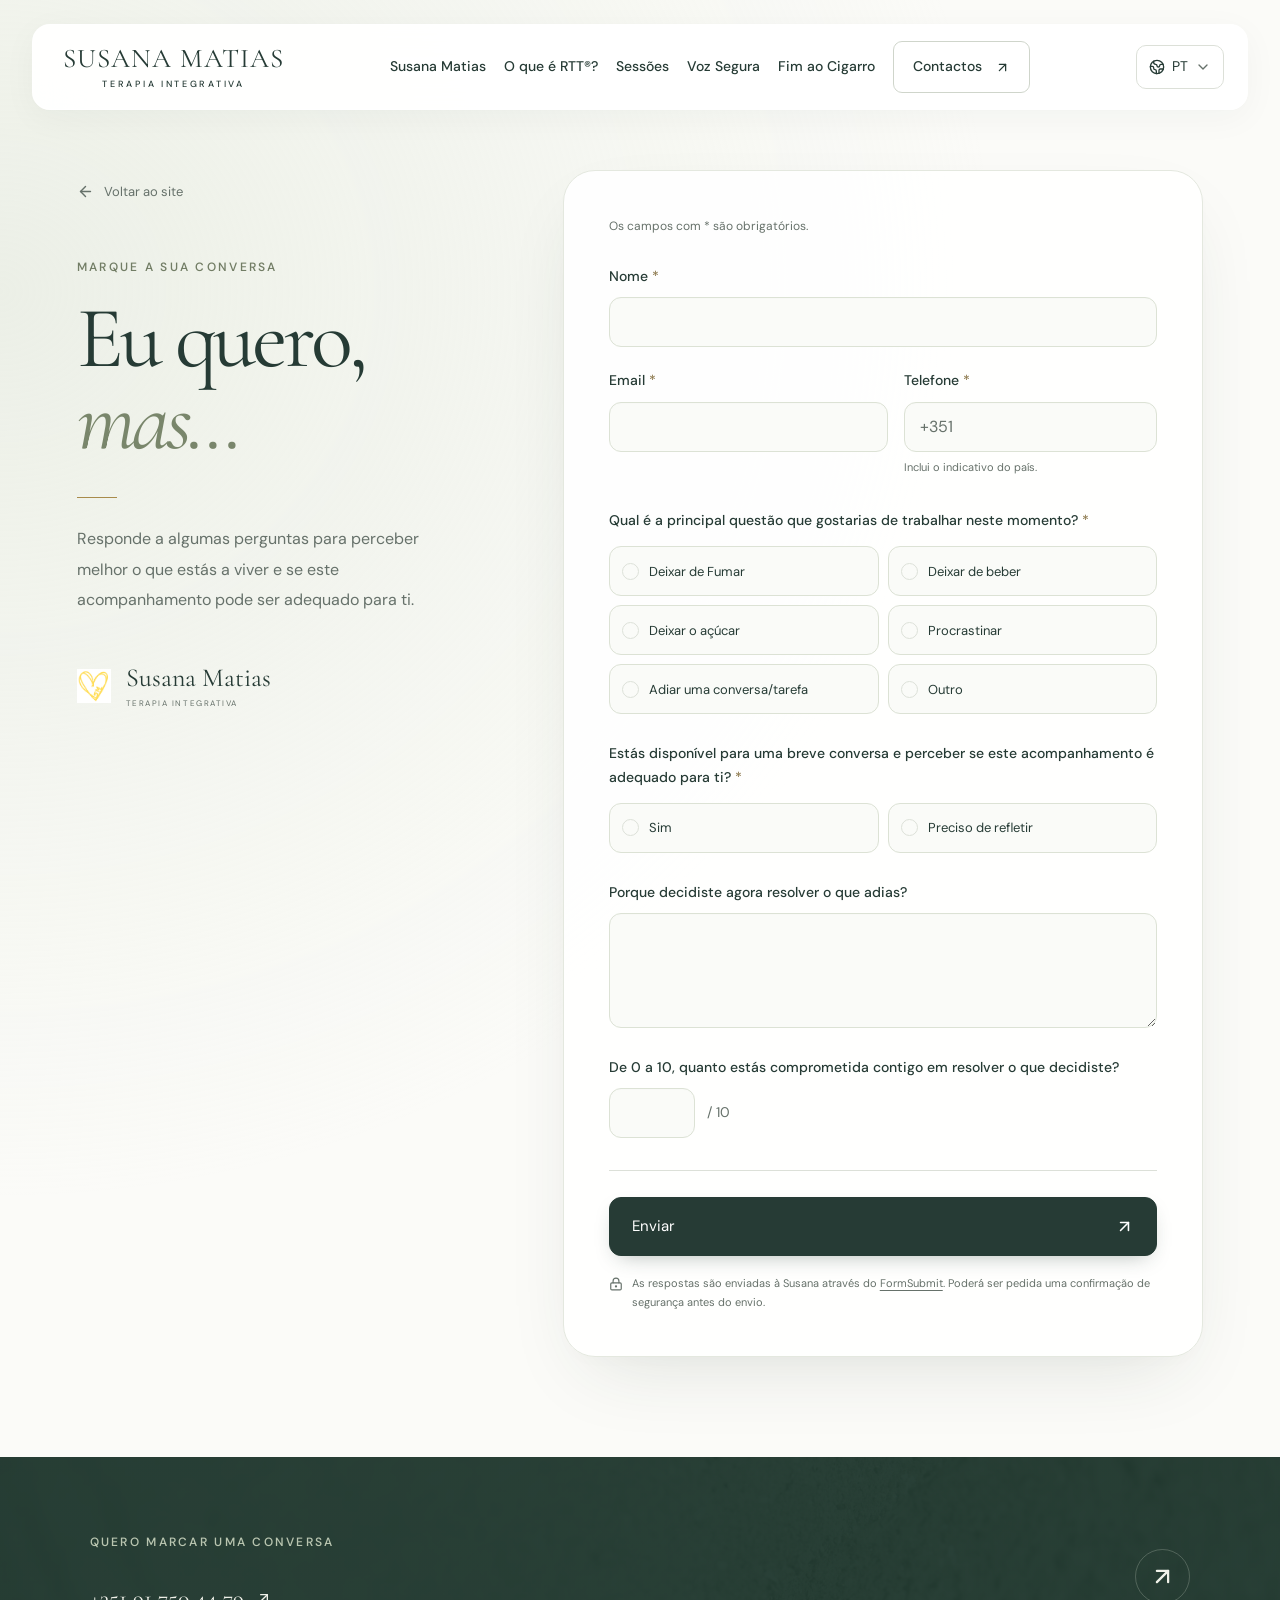
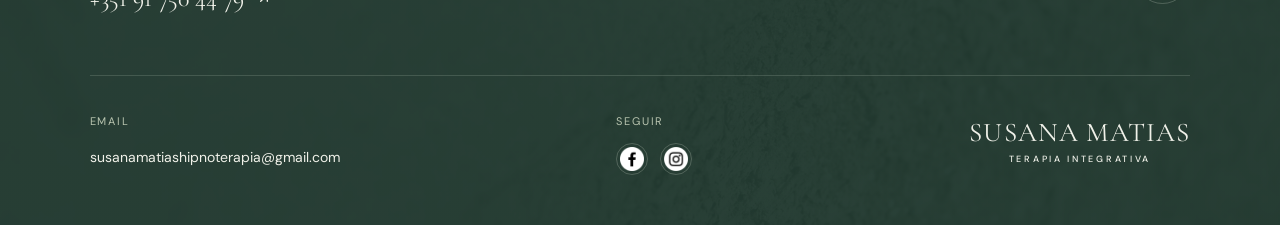
==== commit 2007ebd3: "Update static routes and retain cached assets" ====
--- a/susanawebsite/contactos/index.html
+++ b/susanawebsite/contactos/index.html
@@ -1,2 +1,2 @@
-<!DOCTYPE html><html lang="pt-PT"><head><meta charSet="utf-8"/><meta name="viewport" content="width=device-width, initial-scale=1"/><link rel="stylesheet" href="/susanawebsite/_next/static/css/index.i9ofo4AB.css" data-rsc-css-href="/susanawebsite/_next/static/css/index.i9ofo4AB.css" data-precedence="vite-rsc/importer-resources"/><link rel="modulepreload" fetchPriority="low" href="/susanawebsite/_next/static/chunks/index-BM0BC_8v.js"/><script src="/susanawebsite/_next/static/chunks/rolldown-runtime-C60lm6uB.js" type="module" async=""></script><script src="/susanawebsite/_next/static/chunks/framework-D_rUT4EX.js" type="module" async=""></script><script src="/susanawebsite/_next/static/chunks/navigation-errors-By4dF-Cc.js" type="module" async=""></script><link rel="modulepreload" href="/susanawebsite/_next/static/chunks/layout-segment-context-BqKFcfV_.js" crossorigin=""/><link rel="modulepreload" href="/susanawebsite/_next/static/chunks/language-CFJ0EN50.js" crossorigin=""/><link rel="modulepreload" href="/susanawebsite/_next/static/chunks/booking-form-CCEJS3wS.js" crossorigin=""/><link rel="modulepreload" href="/susanawebsite/_next/static/chunks/navigation-DdXDN8Wk.js" crossorigin=""/><link rel="modulepreload" href="/susanawebsite/_next/static/chunks/site-footer-DaT2TGBd.js" crossorigin=""/><link rel="modulepreload" href="/susanawebsite/_next/static/chunks/arrow-left-ByWbpDAE.js" crossorigin=""/><title>Contactos — Marque uma conversa | Susana Matias</title><meta name="description" content="Entre em contacto com Susana Matias. Responda a algumas perguntas para marcar uma conversa sobre o acompanhamento que procura."/><meta name="robots" content="index, follow"/><meta property="og:title" content="Contactos — Marque uma conversa | Susana Matias"/><meta property="og:description" content="Entre em contacto com Susana Matias. Responda a algumas perguntas para marcar uma conversa sobre o acompanhamento que procura."/><meta property="og:url" content="https://susanamatias.github.io/susanawebsite/contactos/"/><meta property="og:site_name" content="Susana Matias"/><meta property="og:type" content="website"/><meta property="og:locale" content="pt_PT"/><meta property="og:image" content="https://susanamatias.github.io/susanawebsite/images/susana-hero.webp"/><meta name="twitter:card" content="summary_large_image"/><meta name="twitter:title" content="Contactos — Marque uma conversa | Susana Matias"/><meta name="twitter:description" content="Entre em contacto com Susana Matias. Responda a algumas perguntas para marcar uma conversa sobre o acompanhamento que procura."/><meta name="twitter:image" content="https://susanamatias.github.io/susanawebsite/images/susana-hero.webp"/><link rel="icon" href="/susanawebsite/images/heart.png"/><link rel="canonical" href="https://susanamatias.github.io/susanawebsite/contactos/"/><script>Object.assign(((self[Symbol.for("vinext.navigationRuntime")]??={bootstrap:{routeManifest:null},functions:{}}).bootstrap.rsc??={rsc:[]}),{params:{},nav:{"pathname":"/contactos","searchParams":[]}})</script><link rel="modulepreload" href="/susanawebsite/_next/static/chunks/index-BM0BC_8v.js" />
-</head><body><script type="application/ld+json">{"@context":"https://schema.org","@graph":[{"@type":"Person","@id":"https://susanamatias.github.io/susanawebsite/#susana","name":"Susana Matias","url":"https://susanamatias.github.io/susanawebsite/","image":"https://susanamatias.github.io/susanawebsite/images/susana-about.webp","email":"susanamatiashipnoterapia@gmail.com","telephone":"+351917504479","sameAs":["https://www.instagram.com/susanamatias","https://www.facebook.com/share/1ghENpaHhE/?mibextid=wwXIfr"]},{"@type":"WebSite","@id":"https://susanamatias.github.io/susanawebsite/#website","url":"https://susanamatias.github.io/susanawebsite/","name":"Susana Matias","inLanguage":"pt-PT","publisher":{"@id":"https://susanamatias.github.io/susanawebsite/#susana"}}]}</script><a class="skip-link" href="#formulario">Saltar para o conteúdo</a><header class="floating-header "><a class="wordmark" aria-label="Susana Matias — início" href="/susanawebsite/"><span>SUSANA MATIAS</span><small>TERAPIA INTEGRATIVA</small></a><button class="menu-toggle" type="button" aria-label="Abrir menu" aria-expanded="false" aria-controls="main-navigation"><svg xmlns="http://www.w3.org/2000/svg" width="22" height="22" viewBox="0 0 24 24" fill="none" stroke="currentColor" stroke-width="2" stroke-linecap="round" stroke-linejoin="round" class="lucide lucide-menu" aria-hidden="true"><path d="M4 5h16"></path><path d="M4 12h16"></path><path d="M4 19h16"></path></svg></button><nav class="main-navigation " id="main-navigation" aria-label="Menu principal"><a href="/susanawebsite/#sobre-mim">Susana Matias</a><a href="/susanawebsite/#rtt">O que é RTT®?</a><a href="/susanawebsite/#sessoes">Sessões</a><a href="https://asusanamatias.wixsite.com/susana-matias/c%C3%B3pia-home">Voz Segura</a><a href="https://asusanamatias.wixsite.com/susana-matias/c%C3%B3pia-vozsegura">Fim ao Cigarro</a><a class="nav-contact" href="/susanawebsite/contactos/">Contactos<!-- --> <svg xmlns="http://www.w3.org/2000/svg" width="15" height="15" viewBox="0 0 24 24" fill="none" stroke="currentColor" stroke-width="2" stroke-linecap="round" stroke-linejoin="round" class="lucide lucide-arrow-up-right" aria-hidden="true"><path d="M7 7h10v10"></path><path d="M7 17 17 7"></path></svg></a></nav><div class="header-language"><button type="button" tabindex="0" id="base-ui-_R_h6i_" role="combobox" aria-expanded="false" aria-haspopup="listbox" data-slot="select-trigger" data-size="default" aria-label="Idioma" class="flex w-fit items-center justify-between gap-1.5 rounded-lg border border-input bg-transparent py-2 pr-2 pl-2.5 text-sm whitespace-nowrap transition-colors outline-none select-none focus-visible:border-ring focus-visible:ring-3 focus-visible:ring-ring/50 disabled:cursor-not-allowed disabled:opacity-50 aria-invalid:border-destructive aria-invalid:ring-3 aria-invalid:ring-destructive/20 data-placeholder:text-muted-foreground data-[size=default]:h-8 data-[size=sm]:h-7 data-[size=sm]:rounded-[min(var(--radius-md),10px)] *:data-[slot=select-value]:line-clamp-1 *:data-[slot=select-value]:flex *:data-[slot=select-value]:items-center *:data-[slot=select-value]:gap-1.5 dark:bg-input/30 dark:hover:bg-input/50 dark:aria-invalid:border-destructive/50 dark:aria-invalid:ring-destructive/40 [&amp;_svg]:pointer-events-none [&amp;_svg]:shrink-0 [&amp;_svg:not([class*=&#x27;size-&#x27;])]:size-4 language-trigger"><svg xmlns="http://www.w3.org/2000/svg" width="16" height="16" viewBox="0 0 24 24" fill="none" stroke="currentColor" stroke-width="2" stroke-linecap="round" stroke-linejoin="round" class="lucide lucide-earth" aria-hidden="true"><path d="M21.54 15H17a2 2 0 0 0-2 2v4.54"></path><path d="M7 3.34V5a3 3 0 0 0 3 3a2 2 0 0 1 2 2c0 1.1.9 2 2 2a2 2 0 0 0 2-2c0-1.1.9-2 2-2h3.17"></path><path d="M11 21.95V18a2 2 0 0 0-2-2a2 2 0 0 1-2-2v-1a2 2 0 0 0-2-2H2.05"></path><circle cx="12" cy="12" r="10"></circle></svg><span>PT</span><svg xmlns="http://www.w3.org/2000/svg" width="24" height="24" viewBox="0 0 24 24" fill="none" stroke="currentColor" stroke-width="2" stroke-linecap="round" stroke-linejoin="round" class="lucide lucide-chevron-down pointer-events-none size-4 text-muted-foreground" aria-hidden="true"><path d="m6 9 6 6 6-6"></path>▼</svg></button><input id="base-ui-_R_h6i_-hidden-input" style="clip-path:inset(50%);overflow:hidden;white-space:nowrap;border:0;padding:0;width:1px;height:1px;margin:-1px;position:fixed;top:0;left:0" tabindex="-1" aria-hidden="true" value="pt"/></div></header><main class="booking-page" id="formulario"><div class="booking-layout"><aside class="booking-intro"><a class="booking-back" href="/susanawebsite/"><svg xmlns="http://www.w3.org/2000/svg" width="17" height="17" viewBox="0 0 24 24" fill="none" stroke="currentColor" stroke-width="2" stroke-linecap="round" stroke-linejoin="round" class="lucide lucide-arrow-left" aria-hidden="true"><path d="m12 19-7-7 7-7"></path><path d="M19 12H5"></path></svg>Voltar ao site</a><span class="eyebrow">MARQUE A SUA CONVERSA</span><h1>Eu quero,<br/><em>mas...</em></h1><span class="small-rule"></span><p>Responde a algumas perguntas para perceber melhor o que estás a viver e se este acompanhamento pode ser adequado para ti.</p><div class="booking-signature"><img src="/susanawebsite/images/heart.png" alt="" width="348" height="352" loading="lazy" decoding="async" data-nimg="1"/><div><span>Susana Matias</span><small>TERAPIA INTEGRATIVA</small></div></div></aside><form class="booking-card" accept-charset="UTF-8" aria-label="Marque a sua conversa" action="https://formsubmit.co/susanamatiashipnoterapia@gmail.com" method="POST"><input type="hidden" name="_subject" value="Nova conversa — Susana Matias"/><input type="hidden" name="_template" value="table"/><input type="hidden" name="Idioma" value="Português"/><input type="text" class="booking-honey" tabindex="-1" autoComplete="off" aria-hidden="true" name="_honey"/><p class="required-note">Os campos com * são obrigatórios.</p><div class="booking-field"><label for="booking-name">Nome<!-- --> <span class="required-mark" aria-hidden="true">*</span></label><input id="booking-name" data-slot="input" autoComplete="name" required="" maxLength="120" pattern=".*\S.*" class="h-8 w-full min-w-0 rounded-lg border border-input bg-transparent px-2.5 py-1 text-base transition-colors outline-none file:inline-flex file:h-6 file:border-0 file:bg-transparent file:text-sm file:font-medium file:text-foreground placeholder:text-muted-foreground focus-visible:border-ring focus-visible:ring-3 focus-visible:ring-ring/50 disabled:pointer-events-none disabled:cursor-not-allowed disabled:bg-input/50 disabled:opacity-50 aria-invalid:border-destructive aria-invalid:ring-3 aria-invalid:ring-destructive/20 md:text-sm dark:bg-input/30 dark:disabled:bg-input/80 dark:aria-invalid:border-destructive/50 dark:aria-invalid:ring-destructive/40 booking-input" name="Nome"/></div><div class="booking-row"><div class="booking-field"><label for="booking-email">Email <span class="required-mark" aria-hidden="true">*</span></label><input id="booking-email" type="email" data-slot="input" autoComplete="email" required="" maxLength="254" class="h-8 w-full min-w-0 rounded-lg border border-input bg-transparent px-2.5 py-1 text-base transition-colors outline-none file:inline-flex file:h-6 file:border-0 file:bg-transparent file:text-sm file:font-medium file:text-foreground placeholder:text-muted-foreground focus-visible:border-ring focus-visible:ring-3 focus-visible:ring-ring/50 disabled:pointer-events-none disabled:cursor-not-allowed disabled:bg-input/50 disabled:opacity-50 aria-invalid:border-destructive aria-invalid:ring-3 aria-invalid:ring-destructive/20 md:text-sm dark:bg-input/30 dark:disabled:bg-input/80 dark:aria-invalid:border-destructive/50 dark:aria-invalid:ring-destructive/40 booking-input" name="email"/></div><div class="booking-field"><label for="booking-phone">Telefone<!-- --> <span class="required-mark" aria-hidden="true">*</span></label><input id="booking-phone" type="tel" data-slot="input" autoComplete="tel" placeholder="+351" required="" minLength="7" maxLength="30" pattern="\+?[0-9][0-9\s.\(\)\-]{5,27}[0-9]" aria-describedby="phone-hint" class="h-8 w-full min-w-0 rounded-lg border border-input bg-transparent px-2.5 py-1 text-base transition-colors outline-none file:inline-flex file:h-6 file:border-0 file:bg-transparent file:text-sm file:font-medium file:text-foreground placeholder:text-muted-foreground focus-visible:border-ring focus-visible:ring-3 focus-visible:ring-ring/50 disabled:pointer-events-none disabled:cursor-not-allowed disabled:bg-input/50 disabled:opacity-50 aria-invalid:border-destructive aria-invalid:ring-3 aria-invalid:ring-destructive/20 md:text-sm dark:bg-input/30 dark:disabled:bg-input/80 dark:aria-invalid:border-destructive/50 dark:aria-invalid:ring-destructive/40 booking-input" name="Telefone"/><span class="field-hint" id="phone-hint">Inclui o indicativo do país.</span></div></div><fieldset class="booking-field booking-question"><legend id="topic-label">Qual é a principal questão que gostarias de trabalhar neste momento?<!-- --> <span class="required-mark" aria-hidden="true">*</span></legend><div data-required="" role="radiogroup" aria-required="true" aria-labelledby="topic-label" data-slot="radio-group" aria-invalid="false" class="grid gap-2 w-full booking-choices"><label class="booking-choice" for="topic-0"><span data-required="" data-unchecked="" role="radio" tabindex="-1" aria-checked="false" id="base-ui-_R_jkpmi_" data-slot="radio-group-item" class="border-input dark:bg-input/30 data-checked:bg-primary data-checked:text-primary-foreground dark:data-checked:bg-primary data-checked:border-primary aria-invalid:aria-checked:border-primary aria-invalid:border-destructive focus-visible:border-ring focus-visible:ring-ring/50 aria-invalid:ring-destructive/20 dark:aria-invalid:ring-destructive/40 dark:aria-invalid:border-destructive/50 flex size-4 rounded-full focus-visible:ring-3 aria-invalid:ring-3 group-has-[:focus-visible]/field-label:ring-0 group-has-[:focus-visible]/field-label:not-data-checked:border-input group-has-[:focus-visible]/field-label:data-checked:border-primary group/radio-group-item peer relative aspect-square shrink-0 border outline-none after:absolute after:-inset-x-3 after:-inset-y-2 disabled:cursor-not-allowed disabled:opacity-50"></span><input type="radio" id="topic-0" tabindex="-1" style="clip-path:inset(50%);overflow:hidden;white-space:nowrap;border:0;padding:0;width:1px;height:1px;margin:-1px;position:absolute" aria-hidden="true" required="" name="Qual é a principal questão que gostarias de trabalhar neste momento?" value="Deixar de Fumar"/><span>Deixar de Fumar</span></label><label class="booking-choice" for="topic-1"><span data-required="" data-unchecked="" role="radio" tabindex="-1" aria-checked="false" id="base-ui-_R_lkpmi_" data-slot="radio-group-item" class="border-input dark:bg-input/30 data-checked:bg-primary data-checked:text-primary-foreground dark:data-checked:bg-primary data-checked:border-primary aria-invalid:aria-checked:border-primary aria-invalid:border-destructive focus-visible:border-ring focus-visible:ring-ring/50 aria-invalid:ring-destructive/20 dark:aria-invalid:ring-destructive/40 dark:aria-invalid:border-destructive/50 flex size-4 rounded-full focus-visible:ring-3 aria-invalid:ring-3 group-has-[:focus-visible]/field-label:ring-0 group-has-[:focus-visible]/field-label:not-data-checked:border-input group-has-[:focus-visible]/field-label:data-checked:border-primary group/radio-group-item peer relative aspect-square shrink-0 border outline-none after:absolute after:-inset-x-3 after:-inset-y-2 disabled:cursor-not-allowed disabled:opacity-50"></span><input type="radio" id="topic-1" tabindex="-1" style="clip-path:inset(50%);overflow:hidden;white-space:nowrap;border:0;padding:0;width:1px;height:1px;margin:-1px;position:absolute" aria-hidden="true" required="" name="Qual é a principal questão que gostarias de trabalhar neste momento?" value="Deixar de beber"/><span>Deixar de beber</span></label><label class="booking-choice" for="topic-2"><span data-required="" data-unchecked="" role="radio" tabindex="-1" aria-checked="false" id="base-ui-_R_nkpmi_" data-slot="radio-group-item" class="border-input dark:bg-input/30 data-checked:bg-primary data-checked:text-primary-foreground dark:data-checked:bg-primary data-checked:border-primary aria-invalid:aria-checked:border-primary aria-invalid:border-destructive focus-visible:border-ring focus-visible:ring-ring/50 aria-invalid:ring-destructive/20 dark:aria-invalid:ring-destructive/40 dark:aria-invalid:border-destructive/50 flex size-4 rounded-full focus-visible:ring-3 aria-invalid:ring-3 group-has-[:focus-visible]/field-label:ring-0 group-has-[:focus-visible]/field-label:not-data-checked:border-input group-has-[:focus-visible]/field-label:data-checked:border-primary group/radio-group-item peer relative aspect-square shrink-0 border outline-none after:absolute after:-inset-x-3 after:-inset-y-2 disabled:cursor-not-allowed disabled:opacity-50"></span><input type="radio" id="topic-2" tabindex="-1" style="clip-path:inset(50%);overflow:hidden;white-space:nowrap;border:0;padding:0;width:1px;height:1px;margin:-1px;position:absolute" aria-hidden="true" required="" name="Qual é a principal questão que gostarias de trabalhar neste momento?" value="Deixar o açúcar"/><span>Deixar o açúcar</span></label><label class="booking-choice" for="topic-3"><span data-required="" data-unchecked="" role="radio" tabindex="-1" aria-checked="false" id="base-ui-_R_pkpmi_" data-slot="radio-group-item" class="border-input dark:bg-input/30 data-checked:bg-primary data-checked:text-primary-foreground dark:data-checked:bg-primary data-checked:border-primary aria-invalid:aria-checked:border-primary aria-invalid:border-destructive focus-visible:border-ring focus-visible:ring-ring/50 aria-invalid:ring-destructive/20 dark:aria-invalid:ring-destructive/40 dark:aria-invalid:border-destructive/50 flex size-4 rounded-full focus-visible:ring-3 aria-invalid:ring-3 group-has-[:focus-visible]/field-label:ring-0 group-has-[:focus-visible]/field-label:not-data-checked:border-input group-has-[:focus-visible]/field-label:data-checked:border-primary group/radio-group-item peer relative aspect-square shrink-0 border outline-none after:absolute after:-inset-x-3 after:-inset-y-2 disabled:cursor-not-allowed disabled:opacity-50"></span><input type="radio" id="topic-3" tabindex="-1" style="clip-path:inset(50%);overflow:hidden;white-space:nowrap;border:0;padding:0;width:1px;height:1px;margin:-1px;position:absolute" aria-hidden="true" required="" name="Qual é a principal questão que gostarias de trabalhar neste momento?" value="Procrastinar"/><span>Procrastinar</span></label><label class="booking-choice" for="topic-4"><span data-required="" data-unchecked="" role="radio" tabindex="-1" aria-checked="false" id="base-ui-_R_rkpmi_" data-slot="radio-group-item" class="border-input dark:bg-input/30 data-checked:bg-primary data-checked:text-primary-foreground dark:data-checked:bg-primary data-checked:border-primary aria-invalid:aria-checked:border-primary aria-invalid:border-destructive focus-visible:border-ring focus-visible:ring-ring/50 aria-invalid:ring-destructive/20 dark:aria-invalid:ring-destructive/40 dark:aria-invalid:border-destructive/50 flex size-4 rounded-full focus-visible:ring-3 aria-invalid:ring-3 group-has-[:focus-visible]/field-label:ring-0 group-has-[:focus-visible]/field-label:not-data-checked:border-input group-has-[:focus-visible]/field-label:data-checked:border-primary group/radio-group-item peer relative aspect-square shrink-0 border outline-none after:absolute after:-inset-x-3 after:-inset-y-2 disabled:cursor-not-allowed disabled:opacity-50"></span><input type="radio" id="topic-4" tabindex="-1" style="clip-path:inset(50%);overflow:hidden;white-space:nowrap;border:0;padding:0;width:1px;height:1px;margin:-1px;position:absolute" aria-hidden="true" required="" name="Qual é a principal questão que gostarias de trabalhar neste momento?" value="Adiar uma conversa/tarefa"/><span>Adiar uma conversa/tarefa</span></label><label class="booking-choice" for="topic-5"><span data-required="" data-unchecked="" role="radio" tabindex="-1" aria-checked="false" id="base-ui-_R_tkpmi_" data-slot="radio-group-item" class="border-input dark:bg-input/30 data-checked:bg-primary data-checked:text-primary-foreground dark:data-checked:bg-primary data-checked:border-primary aria-invalid:aria-checked:border-primary aria-invalid:border-destructive focus-visible:border-ring focus-visible:ring-ring/50 aria-invalid:ring-destructive/20 dark:aria-invalid:ring-destructive/40 dark:aria-invalid:border-destructive/50 flex size-4 rounded-full focus-visible:ring-3 aria-invalid:ring-3 group-has-[:focus-visible]/field-label:ring-0 group-has-[:focus-visible]/field-label:not-data-checked:border-input group-has-[:focus-visible]/field-label:data-checked:border-primary group/radio-group-item peer relative aspect-square shrink-0 border outline-none after:absolute after:-inset-x-3 after:-inset-y-2 disabled:cursor-not-allowed disabled:opacity-50"></span><input type="radio" id="topic-5" tabindex="-1" style="clip-path:inset(50%);overflow:hidden;white-space:nowrap;border:0;padding:0;width:1px;height:1px;margin:-1px;position:absolute" aria-hidden="true" required="" name="Qual é a principal questão que gostarias de trabalhar neste momento?" value="Outro"/><span>Outro</span></label></div></fieldset><fieldset class="booking-field booking-question"><legend id="availability-label">Estás disponível para uma breve conversa e perceber se este acompanhamento é adequado para ti?<!-- --> <span class="required-mark" aria-hidden="true">*</span></legend><div data-required="" role="radiogroup" aria-required="true" aria-labelledby="availability-label" data-slot="radio-group" aria-invalid="false" class="grid gap-2 w-full booking-choices"><label class="booking-choice" for="availability-0"><span data-required="" data-unchecked="" role="radio" tabindex="-1" aria-checked="false" id="base-ui-_R_bl9mi_" data-slot="radio-group-item" class="border-input dark:bg-input/30 data-checked:bg-primary data-checked:text-primary-foreground dark:data-checked:bg-primary data-checked:border-primary aria-invalid:aria-checked:border-primary aria-invalid:border-destructive focus-visible:border-ring focus-visible:ring-ring/50 aria-invalid:ring-destructive/20 dark:aria-invalid:ring-destructive/40 dark:aria-invalid:border-destructive/50 flex size-4 rounded-full focus-visible:ring-3 aria-invalid:ring-3 group-has-[:focus-visible]/field-label:ring-0 group-has-[:focus-visible]/field-label:not-data-checked:border-input group-has-[:focus-visible]/field-label:data-checked:border-primary group/radio-group-item peer relative aspect-square shrink-0 border outline-none after:absolute after:-inset-x-3 after:-inset-y-2 disabled:cursor-not-allowed disabled:opacity-50"></span><input type="radio" id="availability-0" tabindex="-1" style="clip-path:inset(50%);overflow:hidden;white-space:nowrap;border:0;padding:0;width:1px;height:1px;margin:-1px;position:absolute" aria-hidden="true" required="" name="Estás disponível para uma breve conversa e perceber se este acompanhamento é adequado para ti?" value="Sim"/><span>Sim</span></label><label class="booking-choice" for="availability-1"><span data-required="" data-unchecked="" role="radio" tabindex="-1" aria-checked="false" id="base-ui-_R_dl9mi_" data-slot="radio-group-item" class="border-input dark:bg-input/30 data-checked:bg-primary data-checked:text-primary-foreground dark:data-checked:bg-primary data-checked:border-primary aria-invalid:aria-checked:border-primary aria-invalid:border-destructive focus-visible:border-ring focus-visible:ring-ring/50 aria-invalid:ring-destructive/20 dark:aria-invalid:ring-destructive/40 dark:aria-invalid:border-destructive/50 flex size-4 rounded-full focus-visible:ring-3 aria-invalid:ring-3 group-has-[:focus-visible]/field-label:ring-0 group-has-[:focus-visible]/field-label:not-data-checked:border-input group-has-[:focus-visible]/field-label:data-checked:border-primary group/radio-group-item peer relative aspect-square shrink-0 border outline-none after:absolute after:-inset-x-3 after:-inset-y-2 disabled:cursor-not-allowed disabled:opacity-50"></span><input type="radio" id="availability-1" tabindex="-1" style="clip-path:inset(50%);overflow:hidden;white-space:nowrap;border:0;padding:0;width:1px;height:1px;margin:-1px;position:absolute" aria-hidden="true" required="" name="Estás disponível para uma breve conversa e perceber se este acompanhamento é adequado para ti?" value="Preciso de refletir"/><span>Preciso de refletir</span></label></div></fieldset><div class="booking-field booking-question"><label for="booking-motivation">Porque decidiste agora resolver o que adias?</label><textarea data-slot="textarea" class="flex field-sizing-content min-h-16 w-full rounded-lg border border-input bg-transparent px-2.5 py-2 text-base transition-colors outline-none placeholder:text-muted-foreground focus-visible:border-ring focus-visible:ring-3 focus-visible:ring-ring/50 disabled:cursor-not-allowed disabled:bg-input/50 disabled:opacity-50 aria-invalid:border-destructive aria-invalid:ring-3 aria-invalid:ring-destructive/20 md:text-sm dark:bg-input/30 dark:disabled:bg-input/80 dark:aria-invalid:border-destructive/50 dark:aria-invalid:ring-destructive/40 booking-input booking-textarea" id="booking-motivation" name="Porque decidiste agora resolver o que adias?" rows="4" maxLength="4000"></textarea></div><div class="booking-field booking-question"><label for="booking-commitment">De 0 a 10, quanto estás comprometida contigo em resolver o que decidiste?</label><div class="commitment-control"><input id="booking-commitment" type="number" data-slot="input" min="0" max="10" step="1" class="h-8 w-full min-w-0 rounded-lg border border-input bg-transparent px-2.5 py-1 text-base transition-colors outline-none file:inline-flex file:h-6 file:border-0 file:bg-transparent file:text-sm file:font-medium file:text-foreground placeholder:text-muted-foreground focus-visible:border-ring focus-visible:ring-3 focus-visible:ring-ring/50 disabled:pointer-events-none disabled:cursor-not-allowed disabled:bg-input/50 disabled:opacity-50 aria-invalid:border-destructive aria-invalid:ring-3 aria-invalid:ring-destructive/20 md:text-sm dark:bg-input/30 dark:disabled:bg-input/80 dark:aria-invalid:border-destructive/50 dark:aria-invalid:ring-destructive/40 booking-input" name="Compromisso (0 a 10)"/><span aria-hidden="true">/ 10</span></div></div><div class="booking-submit-area"><button class="solid-button booking-submit" type="submit">Enviar<svg xmlns="http://www.w3.org/2000/svg" width="19" height="19" viewBox="0 0 24 24" fill="none" stroke="currentColor" stroke-width="2" stroke-linecap="round" stroke-linejoin="round" class="lucide lucide-arrow-up-right" aria-hidden="true"><path d="M7 7h10v10"></path><path d="M7 17 17 7"></path></svg></button><p class="booking-delivery-note"><svg xmlns="http://www.w3.org/2000/svg" width="14" height="14" viewBox="0 0 24 24" fill="none" stroke="currentColor" stroke-width="2" stroke-linecap="round" stroke-linejoin="round" class="lucide lucide-lock-keyhole" aria-hidden="true"><circle cx="12" cy="16" r="1"></circle><rect x="3" y="10" width="18" height="12" rx="2"></rect><path d="M7 10V7a5 5 0 0 1 10 0v3"></path></svg><span>As respostas são enviadas à Susana através do<!-- --> <a href="https://formsubmit.co/privacy.pdf" target="_blank" rel="noreferrer">FormSubmit</a>.<!-- --> <!-- -->Poderá ser pedida uma confirmação de segurança antes do envio.</span></p></div></form></div></main><footer class="section contact" id="contatos"><div class="contact-top"><div><span class="eyebrow">QUERO MARCAR UMA CONVERSA</span><a class="contact-phone" href="https://wa.me/351917504479" target="_blank" rel="noopener noreferrer" aria-label="WhatsApp: +351 91 750 44 79" title="WhatsApp">+351 91 750 44 79 <svg xmlns="http://www.w3.org/2000/svg" width="24" height="24" viewBox="0 0 24 24" fill="none" stroke="currentColor" stroke-width="2" stroke-linecap="round" stroke-linejoin="round" class="lucide lucide-arrow-up-right" aria-hidden="true"><path d="M7 7h10v10"></path><path d="M7 17 17 7"></path></svg></a></div><a class="back-top" href="#formulario" aria-label="Voltar ao início"><svg xmlns="http://www.w3.org/2000/svg" width="27" height="27" viewBox="0 0 24 24" fill="none" stroke="currentColor" stroke-width="2" stroke-linecap="round" stroke-linejoin="round" class="lucide lucide-arrow-up-right" aria-hidden="true"><path d="M7 7h10v10"></path><path d="M7 17 17 7"></path></svg></a></div><div class="contact-bottom"><div><h2>EMAIL</h2><a class="contact-email" href="mailto:susanamatiashipnoterapia@gmail.com">susanamatiashipnoterapia@gmail.com</a></div><div><h2>SEGUIR</h2><div class="social-links" aria-label="Redes sociais"><a href="https://www.facebook.com/share/1ghENpaHhE/?mibextid=wwXIfr" aria-label="Facebook"><img src="/susanawebsite/images/facebook.png" alt="" width="24" height="24" loading="lazy" decoding="async" data-nimg="1"/></a><a href="https://www.instagram.com/susanamatias" aria-label="Instagram"><img src="/susanawebsite/images/instagram.png" alt="" width="24" height="24" loading="lazy" decoding="async" data-nimg="1"/></a></div></div><a class="wordmark footer-wordmark" href="/susanawebsite/"><span>SUSANA MATIAS</span><small>TERAPIA INTEGRATIVA</small></a></div></footer><script type="module" src="/susanawebsite/_next/static/chunks/index-BM0BC_8v.js" id="_R_" async=""></script><script>((self[Symbol.for("vinext.navigationRuntime")]??={bootstrap:{routeManifest:null},functions:{}}).bootstrap.rsc??={rsc:[]}).rsc.push("0:{\"page:/contactos\":\"$L1\",\"layout:/\":\"$L2\",\"route:/contactos\":\"$L3\",\"__route\":\"route:/contactos\",\"__interceptionContext\":null,\"__layoutIds\":[\"layout:/\"],\"__rootLayout\":\"/\",\"__bfcacheSegmentIdentities\":{\"layout:/\":\"[\\\"layout\\\",\\\"layout:/\\\",\\\"root-boundary:/\\\",\\\"\\\"]\",\"page:/contactos\":\"[\\\"page\\\",\\\"page:/contactos\\\",\\\"root-boundary:/\\\",\\\"[\\\\\\\"contactos\\\\\\\"]\\\"]\"},\"__srcPage\":[\"contactos\",\"page\"],\"__layoutFlags\":{\"layout:/\":\"s\"},\"__artifactCompatibility\":{\"schemaVersion\":1,\"graphVersion\":\"app-route-graph:88419dff92d06265\",\"deploymentVersion\":\"11be75ff-7a02-4222-b2fc-c98a5b8c34c9\",\"appElementsSchemaVersion\":1,\"rscPayloadSchemaVersion\":1,\"rootBoundaryId\":\"/\",\"renderEpoch\":null}}\n")</script><script>((self[Symbol.for("vinext.navigationRuntime")]??={bootstrap:{routeManifest:null},functions:{}}).bootstrap.rsc??={rsc:[]}).rsc.push("4:I[\"544a703b9824\",[],\"LanguageProvider\",1]\n")</script><script>((self[Symbol.for("vinext.navigationRuntime")]??={bootstrap:{routeManifest:null},functions:{}}).bootstrap.rsc??={rsc:[]}).rsc.push("5:I[\"3bb4c73cb361\",[],\"Children\",1]\n")</script><script>((self[Symbol.for("vinext.navigationRuntime")]??={bootstrap:{routeManifest:null},functions:{}}).bootstrap.rsc??={rsc:[]}).rsc.push("6:I[\"0bef8629d058\",[],\"GlobalErrorBoundary\",1]\n")</script><script>((self[Symbol.for("vinext.navigationRuntime")]??={bootstrap:{routeManifest:null},functions:{}}).bootstrap.rsc??={rsc:[]}).rsc.push("7:I[\"a7f3f1d63985\",[],\"default\",1]\n")</script><script>((self[Symbol.for("vinext.navigationRuntime")]??={bootstrap:{routeManifest:null},functions:{}}).bootstrap.rsc??={rsc:[]}).rsc.push("8:I[\"0bef8629d058\",[],\"ErrorBoundary\",1]\n")</script><script>((self[Symbol.for("vinext.navigationRuntime")]??={bootstrap:{routeManifest:null},functions:{}}).bootstrap.rsc??={rsc:[]}).rsc.push("9:I[\"bcc88b3729e4\",[],\"LayoutSegmentProvider\",1]\n")</script><script>((self[Symbol.for("vinext.navigationRuntime")]??={bootstrap:{routeManifest:null},functions:{}}).bootstrap.rsc??={rsc:[]}).rsc.push("a:I[\"3bb4c73cb361\",[],\"Slot\",1]\n")</script><script>((self[Symbol.for("vinext.navigationRuntime")]??={bootstrap:{routeManifest:null},functions:{}}).bootstrap.rsc??={rsc:[]}).rsc.push("b:I[\"0bef8629d058\",[],\"NotFoundBoundary\",1]\n")</script><script>((self[Symbol.for("vinext.navigationRuntime")]??={bootstrap:{routeManifest:null},functions:{}}).bootstrap.rsc??={rsc:[]}).rsc.push("c:I[\"fdec6512cad3\",[],\"AppRouterScrollTarget\",1]\n")</script><script>((self[Symbol.for("vinext.navigationRuntime")]??={bootstrap:{routeManifest:null},functions:{}}).bootstrap.rsc??={rsc:[]}).rsc.push("d:I[\"0bef8629d058\",[],\"RedirectBoundary\",1]\n")</script><script>((self[Symbol.for("vinext.navigationRuntime")]??={bootstrap:{routeManifest:null},functions:{}}).bootstrap.rsc??={rsc:[]}).rsc.push(":HL[\"/susanawebsite/_next/static/css/index.i9ofo4AB.css\",\"style\"     ]\n")</script><script>((self[Symbol.for("vinext.navigationRuntime")]??={bootstrap:{routeManifest:null},functions:{}}).bootstrap.rsc??={rsc:[]}).rsc.push("2:[[[\"$\",\"link\",\"css:/susanawebsite/_next/static/css/index.i9ofo4AB.css\",{\"rel\":\"stylesheet\",\"precedence\":\"vite-rsc/importer-resources\",\"href\":\"/susanawebsite/_next/static/css/index.i9ofo4AB.css\",\"data-rsc-css-href\":\"/susanawebsite/_next/static/css/index.i9ofo4AB.css\"}],\"$undefined\"],[\"$\",\"html\",null,{\"lang\":\"pt-PT\",\"children\":[\"$\",\"body\",null,{\"children\":[[\"$\",\"script\",null,{\"type\":\"application/ld+json\",\"dangerouslySetInnerHTML\":{\"__html\":\"{\\\"@context\\\":\\\"https://schema.org\\\",\\\"@graph\\\":[{\\\"@type\\\":\\\"Person\\\",\\\"@id\\\":\\\"https://susanamatias.github.io/susanawebsite/#susana\\\",\\\"name\\\":\\\"Susana Matias\\\",\\\"url\\\":\\\"https://susanamatias.github.io/susanawebsite/\\\",\\\"image\\\":\\\"https://susanamatias.github.io/susanawebsite/images/susana-about.webp\\\",\\\"email\\\":\\\"susanamatiashipnoterapia@gmail.com\\\",\\\"telephone\\\":\\\"+351917504479\\\",\\\"sameAs\\\":[\\\"https://www.instagram.com/susanamatias\\\",\\\"https://www.facebook.com/share/1ghENpaHhE/?mibextid=wwXIfr\\\"]},{\\\"@type\\\":\\\"WebSite\\\",\\\"@id\\\":\\\"https://susanamatias.github.io/susanawebsite/#website\\\",\\\"url\\\":\\\"https://susanamatias.github.io/susanawebsite/\\\",\\\"name\\\":\\\"Susana Matias\\\",\\\"inLanguage\\\":\\\"pt-PT\\\",\\\"publisher\\\":{\\\"@id\\\":\\\"https://susanamatias.github.io/susanawebsite/#susana\\\"}}]}\"}}],[\"$\",\"$L4\",null,{\"initialLanguage\":\"pt\",\"children\":[\"$\",\"$L5\",null,{}]}]]}]}]]\n")</script><script>((self[Symbol.for("vinext.navigationRuntime")]??={bootstrap:{routeManifest:null},functions:{}}).bootstrap.rsc??={rsc:[]}).rsc.push("3:[[[\"$\",\"meta\",null,{\"charSet\":\"utf-8\"}],[[\"$\",\"title\",\"0\",{\"children\":\"Contactos — Marque uma conversa | Susana Matias\"}],[\"$\",\"meta\",\"1\",{\"name\":\"description\",\"content\":\"Entre em contacto com Susana Matias. Responda a algumas perguntas para marcar uma conversa sobre o acompanhamento que procura.\"}],[\"$\",\"meta\",\"2\",{\"name\":\"robots\",\"content\":\"index, follow\"}],[\"$\",\"meta\",\"3\",{\"property\":\"og:title\",\"content\":\"Contactos — Marque uma conversa | Susana Matias\"}],[\"$\",\"meta\",\"4\",{\"property\":\"og:description\",\"content\":\"Entre em contacto com Susana Matias. Responda a algumas perguntas para marcar uma conversa sobre o acompanhamento que procura.\"}],[\"$\",\"meta\",\"5\",{\"property\":\"og:url\",\"content\":\"https://susanamatias.github.io/susanawebsite/contactos/\"}],[\"$\",\"meta\",\"6\",{\"property\":\"og:site_name\",\"content\":\"Susana Matias\"}],[\"$\",\"meta\",\"7\",{\"property\":\"og:type\",\"content\":\"website\"}],[\"$\",\"meta\",\"8\",{\"property\":\"og:locale\",\"content\":\"pt_PT\"}],[\"$\",\"meta\",\"9\",{\"property\":\"og:image\",\"content\":\"https://susanamatias.github.io/susanawebsite/images/susana-hero.webp\"}],[\"$\",\"meta\",\"10\",{\"name\":\"twitter:card\",\"content\":\"summary_large_image\"}],[\"$\",\"meta\",\"11\",{\"name\":\"twitter:title\",\"content\":\"Contactos — Marque uma conversa | Susana Matias\"}],[\"$\",\"meta\",\"12\",{\"name\":\"twitter:description\",\"content\":\"Entre em contacto com Susana Matias. Responda a algumas perguntas para marcar uma conversa sobre o acompanhamento que procura.\"}],[\"$\",\"meta\",\"13\",{\"name\":\"twitter:image\",\"content\":\"https://susanamatias.github.io/susanawebsite/images/susana-hero.webp\"}],[\"$\",\"link\",\"14\",{\"data-vinext-streamed-icon\":\"$undefined\",\"rel\":\"icon\",\"href\":\"/susanawebsite/images/heart.png\",\"type\":\"$undefined\",\"sizes\":\"$undefined\",\"color\":\"$undefined\",\"media\":\"$undefined\",\"fetchPriority\":\"$undefined\"}],[\"$\",\"link\",\"15\",{\"rel\":\"canonical\",\"href\":\"https://susanamatias.github.io/susanawebsite/contactos/\"}]],[[\"$\",\"meta\",\"0\",{\"name\":\"viewport\",\"content\":\"width=device-width, initial-scale=1\"}]]],[\"$\",\"$L6\",null,{\"fallback\":\"$7\",\"children\":[\"$\",\"$L8\",null,{\"fallback\":\"$7\",\"children\":[\"$\",\"$L9\",null,{\"providerId\":\"layout:/\",\"segmentMap\":{\"children\":[\"contactos\"]},\"children\":[\"$\",\"$La\",null,{\"id\":\"layout:/\",\"parallelSlots\":\"$undefined\",\"children\":[\"$\",\"$Lb\",null,{\"resetKey\":\"contactos\",\"fallback\":[[\"$\",\"title\",null,{\"children\":\"404: This page could not be found.\"}],[\"$\",\"div\",null,{\"style\":{\"fontFamily\":\"system-ui,\\\"Segoe UI\\\",Roboto,Helvetica,Arial,sans-serif,\\\"Apple Color Emoji\\\",\\\"Segoe UI Emoji\\\"\",\"height\":\"100vh\",\"textAlign\":\"center\",\"display\":\"flex\",\"flexDirection\":\"column\",\"alignItems\":\"center\",\"justifyContent\":\"center\"},\"children\":[\"$\",\"div\",null,{\"children\":[[\"$\",\"style\",null,{\"dangerouslySetInnerHTML\":{\"__html\":\"body{color:#000;background:#fff;margin:0}.next-error-h1{border-right:1px solid rgba(0,0,0,.3)}@media (prefers-color-scheme:dark){body{color:#fff;background:#000}.next-error-h1{border-right:1px solid rgba(255,255,255,.3)}}\"}}],[\"$\",\"h1\",null,{\"className\":\"next-error-h1\",\"style\":{\"display\":\"inline-block\",\"margin\":\"0 20px 0 0\",\"padding\":\"0 23px 0 0\",\"fontSize\":24,\"fontWeight\":500,\"verticalAlign\":\"top\",\"lineHeight\":\"49px\"},\"children\":404}],[\"$\",\"div\",null,{\"style\":{\"display\":\"inline-block\"},\"children\":[\"$\",\"h2\",null,{\"style\":{\"fontSize\":14,\"fontWeight\":400,\"lineHeight\":\"49px\",\"margin\":0},\"children\":\"This page could not be found.\"}]}]]}]}]],\"children\":[\"$\",\"$Lc\",null,{\"children\":[\"$\",\"$Ld\",null,{\"children\":[[\"$\",\"$L9\",null,{\"providerId\":\"page:/contactos\",\"segmentMap\":{\"children\":[\"__PAGE__\"]},\"children\":[\"$\",\"$La\",null,{\"id\":\"page:/contactos\"}]}],null]}]}]}]}]}]}]}],null,null]\n")</script><script>((self[Symbol.for("vinext.navigationRuntime")]??={bootstrap:{routeManifest:null},functions:{}}).bootstrap.rsc??={rsc:[]}).rsc.push("e:I[\"c7702bfbb9dc\",[],\"default\",1]\n")</script><script>((self[Symbol.for("vinext.navigationRuntime")]??={bootstrap:{routeManifest:null},functions:{}}).bootstrap.rsc??={rsc:[]}).rsc.push("1:[\"$\",\"$Le\",null,{}]\n")</script><script>Object.assign(((self[Symbol.for("vinext.navigationRuntime")]??={bootstrap:{routeManifest:null},functions:{}}).bootstrap.rsc??={rsc:[]}),{"initialCacheKind":"static"});((self[Symbol.for("vinext.navigationRuntime")]??={bootstrap:{routeManifest:null},functions:{}}).bootstrap.rsc??={rsc:[]}).done=true</script></body></html>+<!DOCTYPE html><html lang="pt-PT"><head><meta charSet="utf-8"/><meta name="viewport" content="width=device-width, initial-scale=1"/><link rel="stylesheet" href="/susanawebsite/_next/static/css/index.i9ofo4AB.css" data-rsc-css-href="/susanawebsite/_next/static/css/index.i9ofo4AB.css" data-precedence="vite-rsc/importer-resources"/><link rel="modulepreload" fetchPriority="low" href="/susanawebsite/_next/static/chunks/index-9p-XH3L5.js"/><script src="/susanawebsite/_next/static/chunks/rolldown-runtime-C60lm6uB.js" type="module" async=""></script><script src="/susanawebsite/_next/static/chunks/framework-D_rUT4EX.js" type="module" async=""></script><script src="/susanawebsite/_next/static/chunks/navigation-errors-By4dF-Cc.js" type="module" async=""></script><link rel="modulepreload" href="/susanawebsite/_next/static/chunks/layout-segment-context-37-fFrp5.js" crossorigin=""/><link rel="modulepreload" href="/susanawebsite/_next/static/chunks/language-BpaHrKrI.js" crossorigin=""/><link rel="modulepreload" href="/susanawebsite/_next/static/chunks/booking-form-DKWOs5ll.js" crossorigin=""/><link rel="modulepreload" href="/susanawebsite/_next/static/chunks/navigation-DCoBG2hj.js" crossorigin=""/><link rel="modulepreload" href="/susanawebsite/_next/static/chunks/site-footer-BaW33K9G.js" crossorigin=""/><link rel="modulepreload" href="/susanawebsite/_next/static/chunks/arrow-left-BRDIlos1.js" crossorigin=""/><title>Contactos — Marque uma conversa | Susana Matias</title><meta name="description" content="Entre em contacto com Susana Matias. Responda a algumas perguntas para marcar uma conversa sobre o acompanhamento que procura."/><meta name="robots" content="index, follow"/><meta property="og:title" content="Contactos — Marque uma conversa | Susana Matias"/><meta property="og:description" content="Entre em contacto com Susana Matias. Responda a algumas perguntas para marcar uma conversa sobre o acompanhamento que procura."/><meta property="og:url" content="https://susanamatias.github.io/susanawebsite/contactos/"/><meta property="og:site_name" content="Susana Matias"/><meta property="og:type" content="website"/><meta property="og:locale" content="pt_PT"/><meta property="og:image" content="https://susanamatias.github.io/susanawebsite/images/susana-hero.webp"/><meta name="twitter:card" content="summary_large_image"/><meta name="twitter:title" content="Contactos — Marque uma conversa | Susana Matias"/><meta name="twitter:description" content="Entre em contacto com Susana Matias. Responda a algumas perguntas para marcar uma conversa sobre o acompanhamento que procura."/><meta name="twitter:image" content="https://susanamatias.github.io/susanawebsite/images/susana-hero.webp"/><link rel="icon" href="/susanawebsite/images/heart.png"/><link rel="canonical" href="https://susanamatias.github.io/susanawebsite/contactos/"/><script>Object.assign(((self[Symbol.for("vinext.navigationRuntime")]??={bootstrap:{routeManifest:null},functions:{}}).bootstrap.rsc??={rsc:[]}),{params:{},nav:{"pathname":"/contactos","searchParams":[]}})</script><link rel="modulepreload" href="/susanawebsite/_next/static/chunks/index-9p-XH3L5.js" />
+</head><body><script type="application/ld+json">{"@context":"https://schema.org","@graph":[{"@type":"Person","@id":"https://susanamatias.github.io/susanawebsite/#susana","name":"Susana Matias","url":"https://susanamatias.github.io/susanawebsite/","image":"https://susanamatias.github.io/susanawebsite/images/susana-about.webp","email":"susanamatiashipnoterapia@gmail.com","telephone":"+351917504479","sameAs":["https://www.instagram.com/susanamatias","https://www.facebook.com/share/1ghENpaHhE/?mibextid=wwXIfr"]},{"@type":"WebSite","@id":"https://susanamatias.github.io/susanawebsite/#website","url":"https://susanamatias.github.io/susanawebsite/","name":"Susana Matias","inLanguage":"pt-PT","publisher":{"@id":"https://susanamatias.github.io/susanawebsite/#susana"}}]}</script><a class="skip-link" href="#formulario">Saltar para o conteúdo</a><header class="floating-header "><a class="wordmark" aria-label="Susana Matias — início" href="/susanawebsite/"><span>SUSANA MATIAS</span><small>TERAPIA INTEGRATIVA</small></a><button class="menu-toggle" type="button" aria-label="Abrir menu" aria-expanded="false" aria-controls="main-navigation"><svg xmlns="http://www.w3.org/2000/svg" width="22" height="22" viewBox="0 0 24 24" fill="none" stroke="currentColor" stroke-width="2" stroke-linecap="round" stroke-linejoin="round" class="lucide lucide-menu" aria-hidden="true"><path d="M4 5h16"></path><path d="M4 12h16"></path><path d="M4 19h16"></path></svg></button><nav class="main-navigation " id="main-navigation" aria-label="Menu principal"><a href="/susanawebsite/#sobre-mim">Susana Matias</a><a href="/susanawebsite/#rtt">O que é RTT®?</a><a href="/susanawebsite/#sessoes">Sessões</a><a href="https://asusanamatias.wixsite.com/susana-matias/c%C3%B3pia-home">Voz Segura</a><a href="https://asusanamatias.wixsite.com/susana-matias/c%C3%B3pia-vozsegura">Fim ao Cigarro</a><a class="nav-contact" href="/susanawebsite/contactos/">Contactos<!-- --> <svg xmlns="http://www.w3.org/2000/svg" width="15" height="15" viewBox="0 0 24 24" fill="none" stroke="currentColor" stroke-width="2" stroke-linecap="round" stroke-linejoin="round" class="lucide lucide-arrow-up-right" aria-hidden="true"><path d="M7 7h10v10"></path><path d="M7 17 17 7"></path></svg></a></nav><div class="header-language"><button type="button" tabindex="0" id="base-ui-_R_h6i_" role="combobox" aria-expanded="false" aria-haspopup="listbox" data-slot="select-trigger" data-size="default" aria-label="Idioma" class="flex w-fit items-center justify-between gap-1.5 rounded-lg border border-input bg-transparent py-2 pr-2 pl-2.5 text-sm whitespace-nowrap transition-colors outline-none select-none focus-visible:border-ring focus-visible:ring-3 focus-visible:ring-ring/50 disabled:cursor-not-allowed disabled:opacity-50 aria-invalid:border-destructive aria-invalid:ring-3 aria-invalid:ring-destructive/20 data-placeholder:text-muted-foreground data-[size=default]:h-8 data-[size=sm]:h-7 data-[size=sm]:rounded-[min(var(--radius-md),10px)] *:data-[slot=select-value]:line-clamp-1 *:data-[slot=select-value]:flex *:data-[slot=select-value]:items-center *:data-[slot=select-value]:gap-1.5 dark:bg-input/30 dark:hover:bg-input/50 dark:aria-invalid:border-destructive/50 dark:aria-invalid:ring-destructive/40 [&amp;_svg]:pointer-events-none [&amp;_svg]:shrink-0 [&amp;_svg:not([class*=&#x27;size-&#x27;])]:size-4 language-trigger"><svg xmlns="http://www.w3.org/2000/svg" width="16" height="16" viewBox="0 0 24 24" fill="none" stroke="currentColor" stroke-width="2" stroke-linecap="round" stroke-linejoin="round" class="lucide lucide-earth" aria-hidden="true"><path d="M21.54 15H17a2 2 0 0 0-2 2v4.54"></path><path d="M7 3.34V5a3 3 0 0 0 3 3a2 2 0 0 1 2 2c0 1.1.9 2 2 2a2 2 0 0 0 2-2c0-1.1.9-2 2-2h3.17"></path><path d="M11 21.95V18a2 2 0 0 0-2-2a2 2 0 0 1-2-2v-1a2 2 0 0 0-2-2H2.05"></path><circle cx="12" cy="12" r="10"></circle></svg><span>PT</span><svg xmlns="http://www.w3.org/2000/svg" width="24" height="24" viewBox="0 0 24 24" fill="none" stroke="currentColor" stroke-width="2" stroke-linecap="round" stroke-linejoin="round" class="lucide lucide-chevron-down pointer-events-none size-4 text-muted-foreground" aria-hidden="true"><path d="m6 9 6 6 6-6"></path>▼</svg></button><input id="base-ui-_R_h6i_-hidden-input" style="clip-path:inset(50%);overflow:hidden;white-space:nowrap;border:0;padding:0;width:1px;height:1px;margin:-1px;position:fixed;top:0;left:0" tabindex="-1" aria-hidden="true" value="pt"/></div></header><main class="booking-page" id="formulario"><div class="booking-layout"><aside class="booking-intro"><a class="booking-back" href="/susanawebsite/"><svg xmlns="http://www.w3.org/2000/svg" width="17" height="17" viewBox="0 0 24 24" fill="none" stroke="currentColor" stroke-width="2" stroke-linecap="round" stroke-linejoin="round" class="lucide lucide-arrow-left" aria-hidden="true"><path d="m12 19-7-7 7-7"></path><path d="M19 12H5"></path></svg>Voltar ao site</a><span class="eyebrow">MARQUE A SUA CONVERSA</span><h1>Eu quero,<br/><em>mas...</em></h1><span class="small-rule"></span><p>Responde a algumas perguntas para perceber melhor o que estás a viver e se este acompanhamento pode ser adequado para ti.</p><div class="booking-signature"><img src="/susanawebsite/images/heart.png" alt="" width="348" height="352" loading="lazy" decoding="async" data-nimg="1"/><div><span>Susana Matias</span><small>TERAPIA INTEGRATIVA</small></div></div></aside><form class="booking-card" accept-charset="UTF-8" aria-label="Marque a sua conversa" action="https://formsubmit.co/susanamatiashipnoterapia@gmail.com" method="POST"><input type="hidden" name="_subject" value="Nova conversa — Susana Matias"/><input type="hidden" name="_template" value="table"/><input type="hidden" name="Idioma" value="Português"/><input type="text" class="booking-honey" tabindex="-1" autoComplete="off" aria-hidden="true" name="_honey"/><p class="required-note">Os campos com * são obrigatórios.</p><div class="booking-field"><label for="booking-name">Nome<!-- --> <span class="required-mark" aria-hidden="true">*</span></label><input id="booking-name" data-slot="input" autoComplete="name" required="" maxLength="120" pattern=".*\S.*" class="h-8 w-full min-w-0 rounded-lg border border-input bg-transparent px-2.5 py-1 text-base transition-colors outline-none file:inline-flex file:h-6 file:border-0 file:bg-transparent file:text-sm file:font-medium file:text-foreground placeholder:text-muted-foreground focus-visible:border-ring focus-visible:ring-3 focus-visible:ring-ring/50 disabled:pointer-events-none disabled:cursor-not-allowed disabled:bg-input/50 disabled:opacity-50 aria-invalid:border-destructive aria-invalid:ring-3 aria-invalid:ring-destructive/20 md:text-sm dark:bg-input/30 dark:disabled:bg-input/80 dark:aria-invalid:border-destructive/50 dark:aria-invalid:ring-destructive/40 booking-input" name="Nome"/></div><div class="booking-row"><div class="booking-field"><label for="booking-email">Email <span class="required-mark" aria-hidden="true">*</span></label><input id="booking-email" type="email" data-slot="input" autoComplete="email" required="" maxLength="254" class="h-8 w-full min-w-0 rounded-lg border border-input bg-transparent px-2.5 py-1 text-base transition-colors outline-none file:inline-flex file:h-6 file:border-0 file:bg-transparent file:text-sm file:font-medium file:text-foreground placeholder:text-muted-foreground focus-visible:border-ring focus-visible:ring-3 focus-visible:ring-ring/50 disabled:pointer-events-none disabled:cursor-not-allowed disabled:bg-input/50 disabled:opacity-50 aria-invalid:border-destructive aria-invalid:ring-3 aria-invalid:ring-destructive/20 md:text-sm dark:bg-input/30 dark:disabled:bg-input/80 dark:aria-invalid:border-destructive/50 dark:aria-invalid:ring-destructive/40 booking-input" name="email"/></div><div class="booking-field"><label for="booking-phone">Telefone<!-- --> <span class="required-mark" aria-hidden="true">*</span></label><input id="booking-phone" type="tel" data-slot="input" autoComplete="tel" placeholder="+351" required="" minLength="7" maxLength="30" pattern="\+?[0-9][0-9\s.\(\)\-]{5,27}[0-9]" aria-describedby="phone-hint" class="h-8 w-full min-w-0 rounded-lg border border-input bg-transparent px-2.5 py-1 text-base transition-colors outline-none file:inline-flex file:h-6 file:border-0 file:bg-transparent file:text-sm file:font-medium file:text-foreground placeholder:text-muted-foreground focus-visible:border-ring focus-visible:ring-3 focus-visible:ring-ring/50 disabled:pointer-events-none disabled:cursor-not-allowed disabled:bg-input/50 disabled:opacity-50 aria-invalid:border-destructive aria-invalid:ring-3 aria-invalid:ring-destructive/20 md:text-sm dark:bg-input/30 dark:disabled:bg-input/80 dark:aria-invalid:border-destructive/50 dark:aria-invalid:ring-destructive/40 booking-input" name="Telefone"/><span class="field-hint" id="phone-hint">Inclui o indicativo do país.</span></div></div><fieldset class="booking-field booking-question"><legend id="topic-label">Qual é a principal questão que gostarias de trabalhar neste momento?<!-- --> <span class="required-mark" aria-hidden="true">*</span></legend><div data-required="" role="radiogroup" aria-required="true" aria-labelledby="topic-label" data-slot="radio-group" aria-invalid="false" class="grid gap-2 w-full booking-choices"><label class="booking-choice" for="topic-0"><span data-required="" data-unchecked="" role="radio" tabindex="-1" aria-checked="false" id="base-ui-_R_jkpmi_" data-slot="radio-group-item" class="border-input dark:bg-input/30 data-checked:bg-primary data-checked:text-primary-foreground dark:data-checked:bg-primary data-checked:border-primary aria-invalid:aria-checked:border-primary aria-invalid:border-destructive focus-visible:border-ring focus-visible:ring-ring/50 aria-invalid:ring-destructive/20 dark:aria-invalid:ring-destructive/40 dark:aria-invalid:border-destructive/50 flex size-4 rounded-full focus-visible:ring-3 aria-invalid:ring-3 group-has-[:focus-visible]/field-label:ring-0 group-has-[:focus-visible]/field-label:not-data-checked:border-input group-has-[:focus-visible]/field-label:data-checked:border-primary group/radio-group-item peer relative aspect-square shrink-0 border outline-none after:absolute after:-inset-x-3 after:-inset-y-2 disabled:cursor-not-allowed disabled:opacity-50"></span><input type="radio" id="topic-0" tabindex="-1" style="clip-path:inset(50%);overflow:hidden;white-space:nowrap;border:0;padding:0;width:1px;height:1px;margin:-1px;position:absolute" aria-hidden="true" required="" name="Qual é a principal questão que gostarias de trabalhar neste momento?" value="Deixar de Fumar"/><span>Deixar de Fumar</span></label><label class="booking-choice" for="topic-1"><span data-required="" data-unchecked="" role="radio" tabindex="-1" aria-checked="false" id="base-ui-_R_lkpmi_" data-slot="radio-group-item" class="border-input dark:bg-input/30 data-checked:bg-primary data-checked:text-primary-foreground dark:data-checked:bg-primary data-checked:border-primary aria-invalid:aria-checked:border-primary aria-invalid:border-destructive focus-visible:border-ring focus-visible:ring-ring/50 aria-invalid:ring-destructive/20 dark:aria-invalid:ring-destructive/40 dark:aria-invalid:border-destructive/50 flex size-4 rounded-full focus-visible:ring-3 aria-invalid:ring-3 group-has-[:focus-visible]/field-label:ring-0 group-has-[:focus-visible]/field-label:not-data-checked:border-input group-has-[:focus-visible]/field-label:data-checked:border-primary group/radio-group-item peer relative aspect-square shrink-0 border outline-none after:absolute after:-inset-x-3 after:-inset-y-2 disabled:cursor-not-allowed disabled:opacity-50"></span><input type="radio" id="topic-1" tabindex="-1" style="clip-path:inset(50%);overflow:hidden;white-space:nowrap;border:0;padding:0;width:1px;height:1px;margin:-1px;position:absolute" aria-hidden="true" required="" name="Qual é a principal questão que gostarias de trabalhar neste momento?" value="Deixar de beber"/><span>Deixar de beber</span></label><label class="booking-choice" for="topic-2"><span data-required="" data-unchecked="" role="radio" tabindex="-1" aria-checked="false" id="base-ui-_R_nkpmi_" data-slot="radio-group-item" class="border-input dark:bg-input/30 data-checked:bg-primary data-checked:text-primary-foreground dark:data-checked:bg-primary data-checked:border-primary aria-invalid:aria-checked:border-primary aria-invalid:border-destructive focus-visible:border-ring focus-visible:ring-ring/50 aria-invalid:ring-destructive/20 dark:aria-invalid:ring-destructive/40 dark:aria-invalid:border-destructive/50 flex size-4 rounded-full focus-visible:ring-3 aria-invalid:ring-3 group-has-[:focus-visible]/field-label:ring-0 group-has-[:focus-visible]/field-label:not-data-checked:border-input group-has-[:focus-visible]/field-label:data-checked:border-primary group/radio-group-item peer relative aspect-square shrink-0 border outline-none after:absolute after:-inset-x-3 after:-inset-y-2 disabled:cursor-not-allowed disabled:opacity-50"></span><input type="radio" id="topic-2" tabindex="-1" style="clip-path:inset(50%);overflow:hidden;white-space:nowrap;border:0;padding:0;width:1px;height:1px;margin:-1px;position:absolute" aria-hidden="true" required="" name="Qual é a principal questão que gostarias de trabalhar neste momento?" value="Deixar o açúcar"/><span>Deixar o açúcar</span></label><label class="booking-choice" for="topic-3"><span data-required="" data-unchecked="" role="radio" tabindex="-1" aria-checked="false" id="base-ui-_R_pkpmi_" data-slot="radio-group-item" class="border-input dark:bg-input/30 data-checked:bg-primary data-checked:text-primary-foreground dark:data-checked:bg-primary data-checked:border-primary aria-invalid:aria-checked:border-primary aria-invalid:border-destructive focus-visible:border-ring focus-visible:ring-ring/50 aria-invalid:ring-destructive/20 dark:aria-invalid:ring-destructive/40 dark:aria-invalid:border-destructive/50 flex size-4 rounded-full focus-visible:ring-3 aria-invalid:ring-3 group-has-[:focus-visible]/field-label:ring-0 group-has-[:focus-visible]/field-label:not-data-checked:border-input group-has-[:focus-visible]/field-label:data-checked:border-primary group/radio-group-item peer relative aspect-square shrink-0 border outline-none after:absolute after:-inset-x-3 after:-inset-y-2 disabled:cursor-not-allowed disabled:opacity-50"></span><input type="radio" id="topic-3" tabindex="-1" style="clip-path:inset(50%);overflow:hidden;white-space:nowrap;border:0;padding:0;width:1px;height:1px;margin:-1px;position:absolute" aria-hidden="true" required="" name="Qual é a principal questão que gostarias de trabalhar neste momento?" value="Procrastinar"/><span>Procrastinar</span></label><label class="booking-choice" for="topic-4"><span data-required="" data-unchecked="" role="radio" tabindex="-1" aria-checked="false" id="base-ui-_R_rkpmi_" data-slot="radio-group-item" class="border-input dark:bg-input/30 data-checked:bg-primary data-checked:text-primary-foreground dark:data-checked:bg-primary data-checked:border-primary aria-invalid:aria-checked:border-primary aria-invalid:border-destructive focus-visible:border-ring focus-visible:ring-ring/50 aria-invalid:ring-destructive/20 dark:aria-invalid:ring-destructive/40 dark:aria-invalid:border-destructive/50 flex size-4 rounded-full focus-visible:ring-3 aria-invalid:ring-3 group-has-[:focus-visible]/field-label:ring-0 group-has-[:focus-visible]/field-label:not-data-checked:border-input group-has-[:focus-visible]/field-label:data-checked:border-primary group/radio-group-item peer relative aspect-square shrink-0 border outline-none after:absolute after:-inset-x-3 after:-inset-y-2 disabled:cursor-not-allowed disabled:opacity-50"></span><input type="radio" id="topic-4" tabindex="-1" style="clip-path:inset(50%);overflow:hidden;white-space:nowrap;border:0;padding:0;width:1px;height:1px;margin:-1px;position:absolute" aria-hidden="true" required="" name="Qual é a principal questão que gostarias de trabalhar neste momento?" value="Adiar uma conversa/tarefa"/><span>Adiar uma conversa/tarefa</span></label><label class="booking-choice" for="topic-5"><span data-required="" data-unchecked="" role="radio" tabindex="-1" aria-checked="false" id="base-ui-_R_tkpmi_" data-slot="radio-group-item" class="border-input dark:bg-input/30 data-checked:bg-primary data-checked:text-primary-foreground dark:data-checked:bg-primary data-checked:border-primary aria-invalid:aria-checked:border-primary aria-invalid:border-destructive focus-visible:border-ring focus-visible:ring-ring/50 aria-invalid:ring-destructive/20 dark:aria-invalid:ring-destructive/40 dark:aria-invalid:border-destructive/50 flex size-4 rounded-full focus-visible:ring-3 aria-invalid:ring-3 group-has-[:focus-visible]/field-label:ring-0 group-has-[:focus-visible]/field-label:not-data-checked:border-input group-has-[:focus-visible]/field-label:data-checked:border-primary group/radio-group-item peer relative aspect-square shrink-0 border outline-none after:absolute after:-inset-x-3 after:-inset-y-2 disabled:cursor-not-allowed disabled:opacity-50"></span><input type="radio" id="topic-5" tabindex="-1" style="clip-path:inset(50%);overflow:hidden;white-space:nowrap;border:0;padding:0;width:1px;height:1px;margin:-1px;position:absolute" aria-hidden="true" required="" name="Qual é a principal questão que gostarias de trabalhar neste momento?" value="Outro"/><span>Outro</span></label></div></fieldset><fieldset class="booking-field booking-question"><legend id="availability-label">Estás disponível para uma breve conversa e perceber se este acompanhamento é adequado para ti?<!-- --> <span class="required-mark" aria-hidden="true">*</span></legend><div data-required="" role="radiogroup" aria-required="true" aria-labelledby="availability-label" data-slot="radio-group" aria-invalid="false" class="grid gap-2 w-full booking-choices"><label class="booking-choice" for="availability-0"><span data-required="" data-unchecked="" role="radio" tabindex="-1" aria-checked="false" id="base-ui-_R_bl9mi_" data-slot="radio-group-item" class="border-input dark:bg-input/30 data-checked:bg-primary data-checked:text-primary-foreground dark:data-checked:bg-primary data-checked:border-primary aria-invalid:aria-checked:border-primary aria-invalid:border-destructive focus-visible:border-ring focus-visible:ring-ring/50 aria-invalid:ring-destructive/20 dark:aria-invalid:ring-destructive/40 dark:aria-invalid:border-destructive/50 flex size-4 rounded-full focus-visible:ring-3 aria-invalid:ring-3 group-has-[:focus-visible]/field-label:ring-0 group-has-[:focus-visible]/field-label:not-data-checked:border-input group-has-[:focus-visible]/field-label:data-checked:border-primary group/radio-group-item peer relative aspect-square shrink-0 border outline-none after:absolute after:-inset-x-3 after:-inset-y-2 disabled:cursor-not-allowed disabled:opacity-50"></span><input type="radio" id="availability-0" tabindex="-1" style="clip-path:inset(50%);overflow:hidden;white-space:nowrap;border:0;padding:0;width:1px;height:1px;margin:-1px;position:absolute" aria-hidden="true" required="" name="Estás disponível para uma breve conversa e perceber se este acompanhamento é adequado para ti?" value="Sim"/><span>Sim</span></label><label class="booking-choice" for="availability-1"><span data-required="" data-unchecked="" role="radio" tabindex="-1" aria-checked="false" id="base-ui-_R_dl9mi_" data-slot="radio-group-item" class="border-input dark:bg-input/30 data-checked:bg-primary data-checked:text-primary-foreground dark:data-checked:bg-primary data-checked:border-primary aria-invalid:aria-checked:border-primary aria-invalid:border-destructive focus-visible:border-ring focus-visible:ring-ring/50 aria-invalid:ring-destructive/20 dark:aria-invalid:ring-destructive/40 dark:aria-invalid:border-destructive/50 flex size-4 rounded-full focus-visible:ring-3 aria-invalid:ring-3 group-has-[:focus-visible]/field-label:ring-0 group-has-[:focus-visible]/field-label:not-data-checked:border-input group-has-[:focus-visible]/field-label:data-checked:border-primary group/radio-group-item peer relative aspect-square shrink-0 border outline-none after:absolute after:-inset-x-3 after:-inset-y-2 disabled:cursor-not-allowed disabled:opacity-50"></span><input type="radio" id="availability-1" tabindex="-1" style="clip-path:inset(50%);overflow:hidden;white-space:nowrap;border:0;padding:0;width:1px;height:1px;margin:-1px;position:absolute" aria-hidden="true" required="" name="Estás disponível para uma breve conversa e perceber se este acompanhamento é adequado para ti?" value="Preciso de refletir"/><span>Preciso de refletir</span></label></div></fieldset><div class="booking-field booking-question"><label for="booking-motivation">Porque decidiste agora resolver o que adias?</label><textarea data-slot="textarea" class="flex field-sizing-content min-h-16 w-full rounded-lg border border-input bg-transparent px-2.5 py-2 text-base transition-colors outline-none placeholder:text-muted-foreground focus-visible:border-ring focus-visible:ring-3 focus-visible:ring-ring/50 disabled:cursor-not-allowed disabled:bg-input/50 disabled:opacity-50 aria-invalid:border-destructive aria-invalid:ring-3 aria-invalid:ring-destructive/20 md:text-sm dark:bg-input/30 dark:disabled:bg-input/80 dark:aria-invalid:border-destructive/50 dark:aria-invalid:ring-destructive/40 booking-input booking-textarea" id="booking-motivation" name="Porque decidiste agora resolver o que adias?" rows="4" maxLength="4000"></textarea></div><div class="booking-field booking-question"><label for="booking-commitment">De 0 a 10, quanto estás comprometida contigo em resolver o que decidiste?</label><div class="commitment-control"><input id="booking-commitment" type="number" data-slot="input" min="0" max="10" step="1" class="h-8 w-full min-w-0 rounded-lg border border-input bg-transparent px-2.5 py-1 text-base transition-colors outline-none file:inline-flex file:h-6 file:border-0 file:bg-transparent file:text-sm file:font-medium file:text-foreground placeholder:text-muted-foreground focus-visible:border-ring focus-visible:ring-3 focus-visible:ring-ring/50 disabled:pointer-events-none disabled:cursor-not-allowed disabled:bg-input/50 disabled:opacity-50 aria-invalid:border-destructive aria-invalid:ring-3 aria-invalid:ring-destructive/20 md:text-sm dark:bg-input/30 dark:disabled:bg-input/80 dark:aria-invalid:border-destructive/50 dark:aria-invalid:ring-destructive/40 booking-input" name="Compromisso (0 a 10)"/><span aria-hidden="true">/ 10</span></div></div><div class="booking-submit-area"><button class="solid-button booking-submit" type="submit">Enviar<svg xmlns="http://www.w3.org/2000/svg" width="19" height="19" viewBox="0 0 24 24" fill="none" stroke="currentColor" stroke-width="2" stroke-linecap="round" stroke-linejoin="round" class="lucide lucide-arrow-up-right" aria-hidden="true"><path d="M7 7h10v10"></path><path d="M7 17 17 7"></path></svg></button><p class="booking-delivery-note"><svg xmlns="http://www.w3.org/2000/svg" width="14" height="14" viewBox="0 0 24 24" fill="none" stroke="currentColor" stroke-width="2" stroke-linecap="round" stroke-linejoin="round" class="lucide lucide-lock-keyhole" aria-hidden="true"><circle cx="12" cy="16" r="1"></circle><rect x="3" y="10" width="18" height="12" rx="2"></rect><path d="M7 10V7a5 5 0 0 1 10 0v3"></path></svg><span>As respostas são enviadas à Susana através do<!-- --> <a href="https://formsubmit.co/privacy.pdf" target="_blank" rel="noreferrer">FormSubmit</a>.<!-- --> <!-- -->Poderá ser pedida uma confirmação de segurança antes do envio.</span></p></div></form></div></main><footer class="section contact" id="contatos"><div class="contact-top"><div><span class="eyebrow">QUERO MARCAR UMA CONVERSA</span><a class="contact-phone" href="https://wa.me/351917504479" target="_blank" rel="noopener noreferrer" aria-label="WhatsApp: +351 91 750 44 79" title="WhatsApp">+351 91 750 44 79 <svg xmlns="http://www.w3.org/2000/svg" width="24" height="24" viewBox="0 0 24 24" fill="none" stroke="currentColor" stroke-width="2" stroke-linecap="round" stroke-linejoin="round" class="lucide lucide-arrow-up-right" aria-hidden="true"><path d="M7 7h10v10"></path><path d="M7 17 17 7"></path></svg></a></div><a class="back-top" href="#formulario" aria-label="Voltar ao início"><svg xmlns="http://www.w3.org/2000/svg" width="27" height="27" viewBox="0 0 24 24" fill="none" stroke="currentColor" stroke-width="2" stroke-linecap="round" stroke-linejoin="round" class="lucide lucide-arrow-up-right" aria-hidden="true"><path d="M7 7h10v10"></path><path d="M7 17 17 7"></path></svg></a></div><div class="contact-bottom"><div><h2>EMAIL</h2><a class="contact-email" href="mailto:susanamatiashipnoterapia@gmail.com">susanamatiashipnoterapia@gmail.com</a></div><div><h2>SEGUIR</h2><div class="social-links" aria-label="Redes sociais"><a href="https://www.facebook.com/share/1ghENpaHhE/?mibextid=wwXIfr" aria-label="Facebook"><img src="/susanawebsite/images/facebook.png" alt="" width="24" height="24" loading="lazy" decoding="async" data-nimg="1"/></a><a href="https://www.instagram.com/susanamatias" aria-label="Instagram"><img src="/susanawebsite/images/instagram.png" alt="" width="24" height="24" loading="lazy" decoding="async" data-nimg="1"/></a></div></div><a class="wordmark footer-wordmark" href="/susanawebsite/"><span>SUSANA MATIAS</span><small>TERAPIA INTEGRATIVA</small></a></div></footer><script type="module" src="/susanawebsite/_next/static/chunks/index-9p-XH3L5.js" id="_R_" async=""></script><script>((self[Symbol.for("vinext.navigationRuntime")]??={bootstrap:{routeManifest:null},functions:{}}).bootstrap.rsc??={rsc:[]}).rsc.push("0:{\"page:/contactos\":\"$L1\",\"layout:/\":\"$L2\",\"route:/contactos\":\"$L3\",\"__route\":\"route:/contactos\",\"__interceptionContext\":null,\"__layoutIds\":[\"layout:/\"],\"__rootLayout\":\"/\",\"__bfcacheSegmentIdentities\":{\"layout:/\":\"[\\\"layout\\\",\\\"layout:/\\\",\\\"root-boundary:/\\\",\\\"\\\"]\",\"page:/contactos\":\"[\\\"page\\\",\\\"page:/contactos\\\",\\\"root-boundary:/\\\",\\\"[\\\\\\\"contactos\\\\\\\"]\\\"]\"},\"__srcPage\":[\"contactos\",\"page\"],\"__layoutFlags\":{\"layout:/\":\"s\"},\"__artifactCompatibility\":{\"schemaVersion\":1,\"graphVersion\":\"app-route-graph:88419dff92d06265\",\"deploymentVersion\":\"8281f95c-8c81-4113-8bcd-92a19a7f9462\",\"appElementsSchemaVersion\":1,\"rscPayloadSchemaVersion\":1,\"rootBoundaryId\":\"/\",\"renderEpoch\":null}}\n")</script><script>((self[Symbol.for("vinext.navigationRuntime")]??={bootstrap:{routeManifest:null},functions:{}}).bootstrap.rsc??={rsc:[]}).rsc.push("4:I[\"544a703b9824\",[],\"LanguageProvider\",1]\n")</script><script>((self[Symbol.for("vinext.navigationRuntime")]??={bootstrap:{routeManifest:null},functions:{}}).bootstrap.rsc??={rsc:[]}).rsc.push("5:I[\"3bb4c73cb361\",[],\"Children\",1]\n")</script><script>((self[Symbol.for("vinext.navigationRuntime")]??={bootstrap:{routeManifest:null},functions:{}}).bootstrap.rsc??={rsc:[]}).rsc.push("6:I[\"0bef8629d058\",[],\"GlobalErrorBoundary\",1]\n")</script><script>((self[Symbol.for("vinext.navigationRuntime")]??={bootstrap:{routeManifest:null},functions:{}}).bootstrap.rsc??={rsc:[]}).rsc.push("7:I[\"a7f3f1d63985\",[],\"default\",1]\n")</script><script>((self[Symbol.for("vinext.navigationRuntime")]??={bootstrap:{routeManifest:null},functions:{}}).bootstrap.rsc??={rsc:[]}).rsc.push("8:I[\"0bef8629d058\",[],\"ErrorBoundary\",1]\n")</script><script>((self[Symbol.for("vinext.navigationRuntime")]??={bootstrap:{routeManifest:null},functions:{}}).bootstrap.rsc??={rsc:[]}).rsc.push("9:I[\"bcc88b3729e4\",[],\"LayoutSegmentProvider\",1]\n")</script><script>((self[Symbol.for("vinext.navigationRuntime")]??={bootstrap:{routeManifest:null},functions:{}}).bootstrap.rsc??={rsc:[]}).rsc.push("a:I[\"3bb4c73cb361\",[],\"Slot\",1]\n")</script><script>((self[Symbol.for("vinext.navigationRuntime")]??={bootstrap:{routeManifest:null},functions:{}}).bootstrap.rsc??={rsc:[]}).rsc.push("b:I[\"0bef8629d058\",[],\"NotFoundBoundary\",1]\n")</script><script>((self[Symbol.for("vinext.navigationRuntime")]??={bootstrap:{routeManifest:null},functions:{}}).bootstrap.rsc??={rsc:[]}).rsc.push("c:I[\"fdec6512cad3\",[],\"AppRouterScrollTarget\",1]\n")</script><script>((self[Symbol.for("vinext.navigationRuntime")]??={bootstrap:{routeManifest:null},functions:{}}).bootstrap.rsc??={rsc:[]}).rsc.push("d:I[\"0bef8629d058\",[],\"RedirectBoundary\",1]\n")</script><script>((self[Symbol.for("vinext.navigationRuntime")]??={bootstrap:{routeManifest:null},functions:{}}).bootstrap.rsc??={rsc:[]}).rsc.push(":HL[\"/susanawebsite/_next/static/css/index.i9ofo4AB.css\",\"style\"     ]\n")</script><script>((self[Symbol.for("vinext.navigationRuntime")]??={bootstrap:{routeManifest:null},functions:{}}).bootstrap.rsc??={rsc:[]}).rsc.push("2:[[[\"$\",\"link\",\"css:/susanawebsite/_next/static/css/index.i9ofo4AB.css\",{\"rel\":\"stylesheet\",\"precedence\":\"vite-rsc/importer-resources\",\"href\":\"/susanawebsite/_next/static/css/index.i9ofo4AB.css\",\"data-rsc-css-href\":\"/susanawebsite/_next/static/css/index.i9ofo4AB.css\"}],\"$undefined\"],[\"$\",\"html\",null,{\"lang\":\"pt-PT\",\"children\":[\"$\",\"body\",null,{\"children\":[[\"$\",\"script\",null,{\"type\":\"application/ld+json\",\"dangerouslySetInnerHTML\":{\"__html\":\"{\\\"@context\\\":\\\"https://schema.org\\\",\\\"@graph\\\":[{\\\"@type\\\":\\\"Person\\\",\\\"@id\\\":\\\"https://susanamatias.github.io/susanawebsite/#susana\\\",\\\"name\\\":\\\"Susana Matias\\\",\\\"url\\\":\\\"https://susanamatias.github.io/susanawebsite/\\\",\\\"image\\\":\\\"https://susanamatias.github.io/susanawebsite/images/susana-about.webp\\\",\\\"email\\\":\\\"susanamatiashipnoterapia@gmail.com\\\",\\\"telephone\\\":\\\"+351917504479\\\",\\\"sameAs\\\":[\\\"https://www.instagram.com/susanamatias\\\",\\\"https://www.facebook.com/share/1ghENpaHhE/?mibextid=wwXIfr\\\"]},{\\\"@type\\\":\\\"WebSite\\\",\\\"@id\\\":\\\"https://susanamatias.github.io/susanawebsite/#website\\\",\\\"url\\\":\\\"https://susanamatias.github.io/susanawebsite/\\\",\\\"name\\\":\\\"Susana Matias\\\",\\\"inLanguage\\\":\\\"pt-PT\\\",\\\"publisher\\\":{\\\"@id\\\":\\\"https://susanamatias.github.io/susanawebsite/#susana\\\"}}]}\"}}],[\"$\",\"$L4\",null,{\"initialLanguage\":\"pt\",\"children\":[\"$\",\"$L5\",null,{}]}]]}]}]]\n")</script><script>((self[Symbol.for("vinext.navigationRuntime")]??={bootstrap:{routeManifest:null},functions:{}}).bootstrap.rsc??={rsc:[]}).rsc.push("3:[[[\"$\",\"meta\",null,{\"charSet\":\"utf-8\"}],[[\"$\",\"title\",\"0\",{\"children\":\"Contactos — Marque uma conversa | Susana Matias\"}],[\"$\",\"meta\",\"1\",{\"name\":\"description\",\"content\":\"Entre em contacto com Susana Matias. Responda a algumas perguntas para marcar uma conversa sobre o acompanhamento que procura.\"}],[\"$\",\"meta\",\"2\",{\"name\":\"robots\",\"content\":\"index, follow\"}],[\"$\",\"meta\",\"3\",{\"property\":\"og:title\",\"content\":\"Contactos — Marque uma conversa | Susana Matias\"}],[\"$\",\"meta\",\"4\",{\"property\":\"og:description\",\"content\":\"Entre em contacto com Susana Matias. Responda a algumas perguntas para marcar uma conversa sobre o acompanhamento que procura.\"}],[\"$\",\"meta\",\"5\",{\"property\":\"og:url\",\"content\":\"https://susanamatias.github.io/susanawebsite/contactos/\"}],[\"$\",\"meta\",\"6\",{\"property\":\"og:site_name\",\"content\":\"Susana Matias\"}],[\"$\",\"meta\",\"7\",{\"property\":\"og:type\",\"content\":\"website\"}],[\"$\",\"meta\",\"8\",{\"property\":\"og:locale\",\"content\":\"pt_PT\"}],[\"$\",\"meta\",\"9\",{\"property\":\"og:image\",\"content\":\"https://susanamatias.github.io/susanawebsite/images/susana-hero.webp\"}],[\"$\",\"meta\",\"10\",{\"name\":\"twitter:card\",\"content\":\"summary_large_image\"}],[\"$\",\"meta\",\"11\",{\"name\":\"twitter:title\",\"content\":\"Contactos — Marque uma conversa | Susana Matias\"}],[\"$\",\"meta\",\"12\",{\"name\":\"twitter:description\",\"content\":\"Entre em contacto com Susana Matias. Responda a algumas perguntas para marcar uma conversa sobre o acompanhamento que procura.\"}],[\"$\",\"meta\",\"13\",{\"name\":\"twitter:image\",\"content\":\"https://susanamatias.github.io/susanawebsite/images/susana-hero.webp\"}],[\"$\",\"link\",\"14\",{\"data-vinext-streamed-icon\":\"$undefined\",\"rel\":\"icon\",\"href\":\"/susanawebsite/images/heart.png\",\"type\":\"$undefined\",\"sizes\":\"$undefined\",\"color\":\"$undefined\",\"media\":\"$undefined\",\"fetchPriority\":\"$undefined\"}],[\"$\",\"link\",\"15\",{\"rel\":\"canonical\",\"href\":\"https://susanamatias.github.io/susanawebsite/contactos/\"}]],[[\"$\",\"meta\",\"0\",{\"name\":\"viewport\",\"content\":\"width=device-width, initial-scale=1\"}]]],[\"$\",\"$L6\",null,{\"fallback\":\"$7\",\"children\":[\"$\",\"$L8\",null,{\"fallback\":\"$7\",\"children\":[\"$\",\"$L9\",null,{\"providerId\":\"layout:/\",\"segmentMap\":{\"children\":[\"contactos\"]},\"children\":[\"$\",\"$La\",null,{\"id\":\"layout:/\",\"parallelSlots\":\"$undefined\",\"children\":[\"$\",\"$Lb\",null,{\"resetKey\":\"contactos\",\"fallback\":[[\"$\",\"title\",null,{\"children\":\"404: This page could not be found.\"}],[\"$\",\"div\",null,{\"style\":{\"fontFamily\":\"system-ui,\\\"Segoe UI\\\",Roboto,Helvetica,Arial,sans-serif,\\\"Apple Color Emoji\\\",\\\"Segoe UI Emoji\\\"\",\"height\":\"100vh\",\"textAlign\":\"center\",\"display\":\"flex\",\"flexDirection\":\"column\",\"alignItems\":\"center\",\"justifyContent\":\"center\"},\"children\":[\"$\",\"div\",null,{\"children\":[[\"$\",\"style\",null,{\"dangerouslySetInnerHTML\":{\"__html\":\"body{color:#000;background:#fff;margin:0}.next-error-h1{border-right:1px solid rgba(0,0,0,.3)}@media (prefers-color-scheme:dark){body{color:#fff;background:#000}.next-error-h1{border-right:1px solid rgba(255,255,255,.3)}}\"}}],[\"$\",\"h1\",null,{\"className\":\"next-error-h1\",\"style\":{\"display\":\"inline-block\",\"margin\":\"0 20px 0 0\",\"padding\":\"0 23px 0 0\",\"fontSize\":24,\"fontWeight\":500,\"verticalAlign\":\"top\",\"lineHeight\":\"49px\"},\"children\":404}],[\"$\",\"div\",null,{\"style\":{\"display\":\"inline-block\"},\"children\":[\"$\",\"h2\",null,{\"style\":{\"fontSize\":14,\"fontWeight\":400,\"lineHeight\":\"49px\",\"margin\":0},\"children\":\"This page could not be found.\"}]}]]}]}]],\"children\":[\"$\",\"$Lc\",null,{\"children\":[\"$\",\"$Ld\",null,{\"children\":[[\"$\",\"$L9\",null,{\"providerId\":\"page:/contactos\",\"segmentMap\":{\"children\":[\"__PAGE__\"]},\"children\":[\"$\",\"$La\",null,{\"id\":\"page:/contactos\"}]}],null]}]}]}]}]}]}]}],null,null]\n")</script><script>((self[Symbol.for("vinext.navigationRuntime")]??={bootstrap:{routeManifest:null},functions:{}}).bootstrap.rsc??={rsc:[]}).rsc.push("e:I[\"c7702bfbb9dc\",[],\"default\",1]\n")</script><script>((self[Symbol.for("vinext.navigationRuntime")]??={bootstrap:{routeManifest:null},functions:{}}).bootstrap.rsc??={rsc:[]}).rsc.push("1:[\"$\",\"$Le\",null,{}]\n")</script><script>Object.assign(((self[Symbol.for("vinext.navigationRuntime")]??={bootstrap:{routeManifest:null},functions:{}}).bootstrap.rsc??={rsc:[]}),{"initialCacheKind":"static"});((self[Symbol.for("vinext.navigationRuntime")]??={bootstrap:{routeManifest:null},functions:{}}).bootstrap.rsc??={rsc:[]}).done=true</script></body></html>
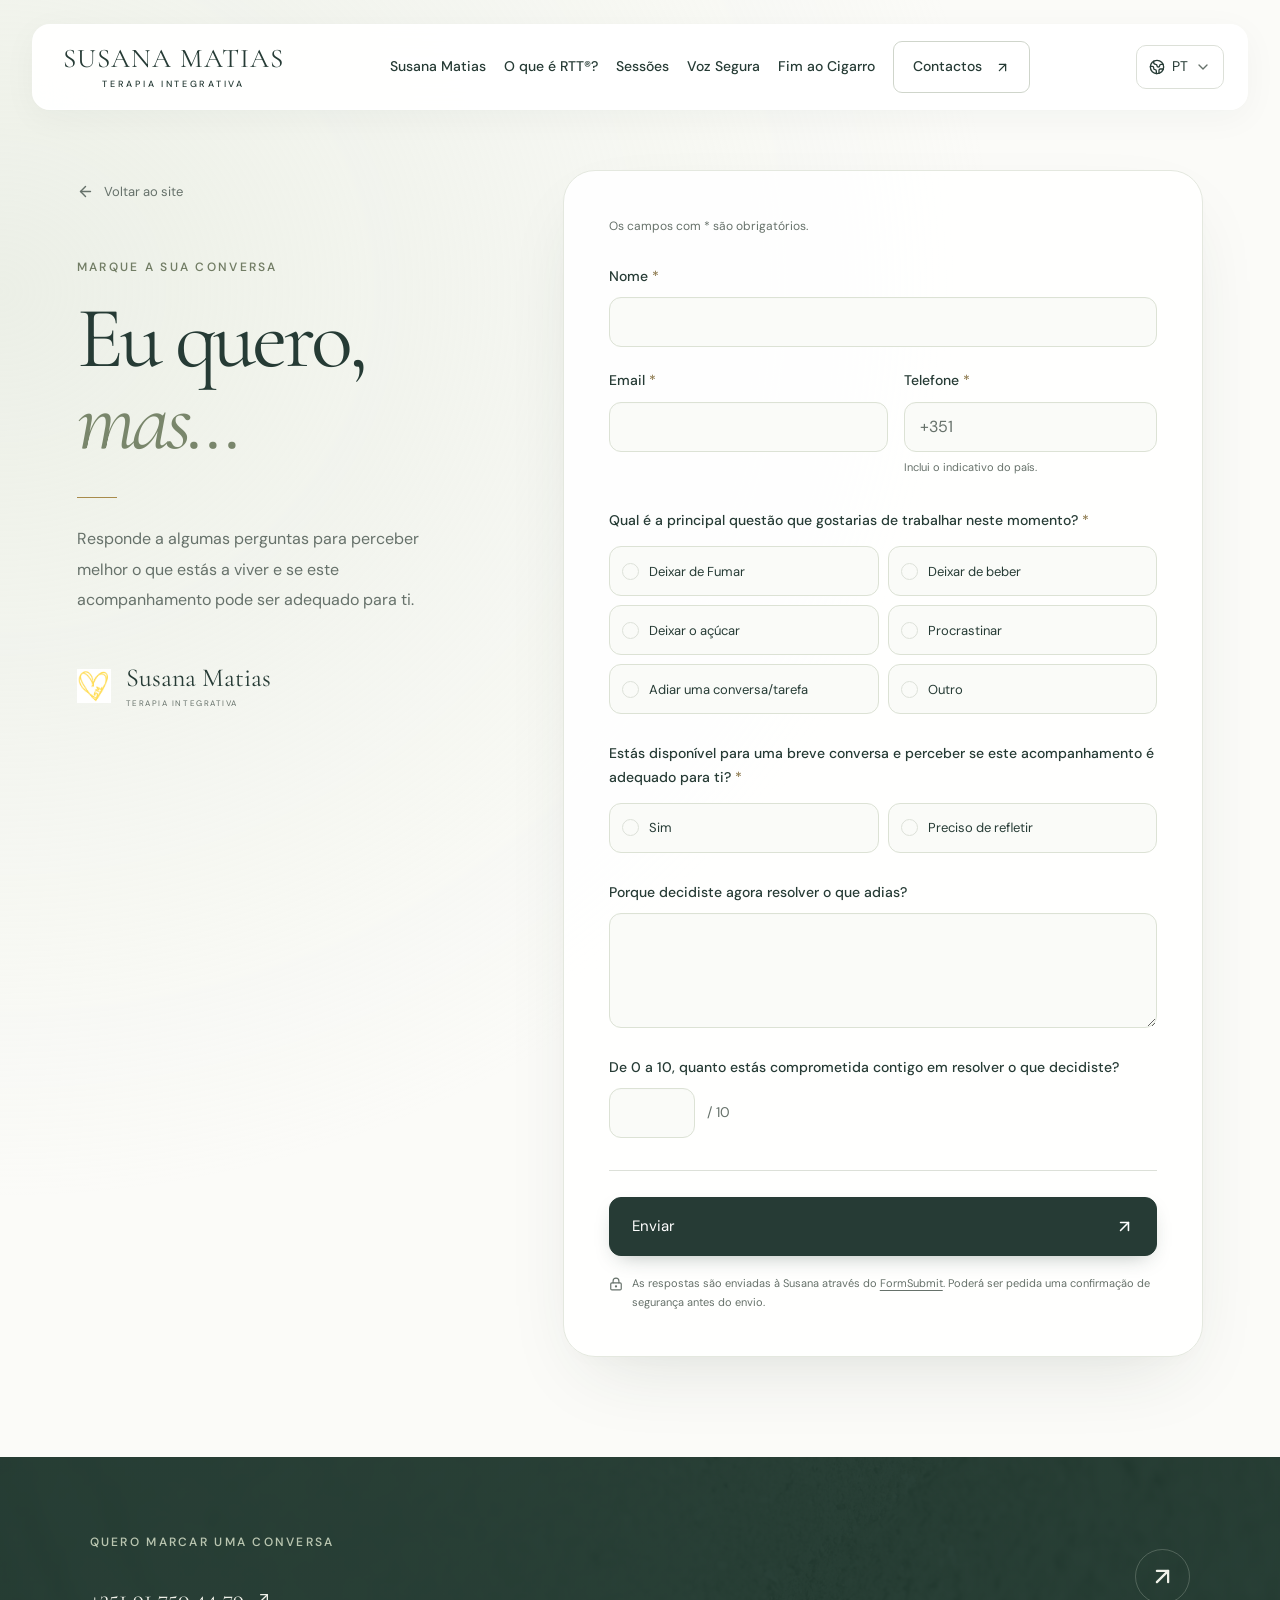
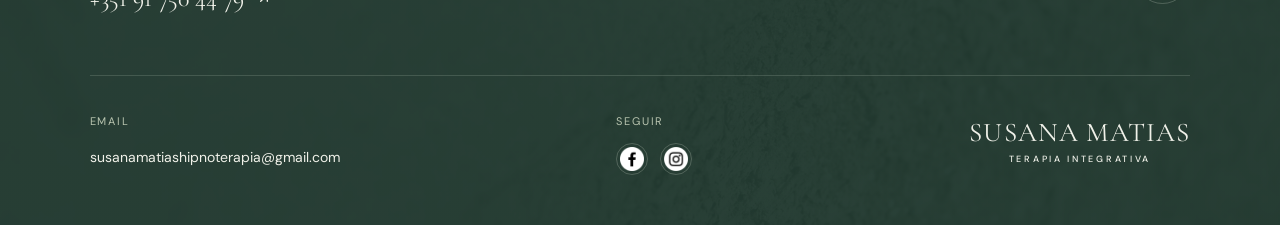
==== commit 3ff39554: "Publish Voz Segura and Fim ao Cigarro on GitHub Pages" ====
--- a/susanawebsite/contactos/index.html
+++ b/susanawebsite/contactos/index.html
@@ -1,2 +1,2 @@
-<!DOCTYPE html><html lang="pt-PT"><head><meta charSet="utf-8"/><meta name="viewport" content="width=device-width, initial-scale=1"/><link rel="stylesheet" href="/susanawebsite/_next/static/css/index.i9ofo4AB.css" data-rsc-css-href="/susanawebsite/_next/static/css/index.i9ofo4AB.css" data-precedence="vite-rsc/importer-resources"/><link rel="modulepreload" fetchPriority="low" href="/susanawebsite/_next/static/chunks/index-9p-XH3L5.js"/><script src="/susanawebsite/_next/static/chunks/rolldown-runtime-C60lm6uB.js" type="module" async=""></script><script src="/susanawebsite/_next/static/chunks/framework-D_rUT4EX.js" type="module" async=""></script><script src="/susanawebsite/_next/static/chunks/navigation-errors-By4dF-Cc.js" type="module" async=""></script><link rel="modulepreload" href="/susanawebsite/_next/static/chunks/layout-segment-context-37-fFrp5.js" crossorigin=""/><link rel="modulepreload" href="/susanawebsite/_next/static/chunks/language-BpaHrKrI.js" crossorigin=""/><link rel="modulepreload" href="/susanawebsite/_next/static/chunks/booking-form-DKWOs5ll.js" crossorigin=""/><link rel="modulepreload" href="/susanawebsite/_next/static/chunks/navigation-DCoBG2hj.js" crossorigin=""/><link rel="modulepreload" href="/susanawebsite/_next/static/chunks/site-footer-BaW33K9G.js" crossorigin=""/><link rel="modulepreload" href="/susanawebsite/_next/static/chunks/arrow-left-BRDIlos1.js" crossorigin=""/><title>Contactos — Marque uma conversa | Susana Matias</title><meta name="description" content="Entre em contacto com Susana Matias. Responda a algumas perguntas para marcar uma conversa sobre o acompanhamento que procura."/><meta name="robots" content="index, follow"/><meta property="og:title" content="Contactos — Marque uma conversa | Susana Matias"/><meta property="og:description" content="Entre em contacto com Susana Matias. Responda a algumas perguntas para marcar uma conversa sobre o acompanhamento que procura."/><meta property="og:url" content="https://susanamatias.github.io/susanawebsite/contactos/"/><meta property="og:site_name" content="Susana Matias"/><meta property="og:type" content="website"/><meta property="og:locale" content="pt_PT"/><meta property="og:image" content="https://susanamatias.github.io/susanawebsite/images/susana-hero.webp"/><meta name="twitter:card" content="summary_large_image"/><meta name="twitter:title" content="Contactos — Marque uma conversa | Susana Matias"/><meta name="twitter:description" content="Entre em contacto com Susana Matias. Responda a algumas perguntas para marcar uma conversa sobre o acompanhamento que procura."/><meta name="twitter:image" content="https://susanamatias.github.io/susanawebsite/images/susana-hero.webp"/><link rel="icon" href="/susanawebsite/images/heart.png"/><link rel="canonical" href="https://susanamatias.github.io/susanawebsite/contactos/"/><script>Object.assign(((self[Symbol.for("vinext.navigationRuntime")]??={bootstrap:{routeManifest:null},functions:{}}).bootstrap.rsc??={rsc:[]}),{params:{},nav:{"pathname":"/contactos","searchParams":[]}})</script><link rel="modulepreload" href="/susanawebsite/_next/static/chunks/index-9p-XH3L5.js" />
-</head><body><script type="application/ld+json">{"@context":"https://schema.org","@graph":[{"@type":"Person","@id":"https://susanamatias.github.io/susanawebsite/#susana","name":"Susana Matias","url":"https://susanamatias.github.io/susanawebsite/","image":"https://susanamatias.github.io/susanawebsite/images/susana-about.webp","email":"susanamatiashipnoterapia@gmail.com","telephone":"+351917504479","sameAs":["https://www.instagram.com/susanamatias","https://www.facebook.com/share/1ghENpaHhE/?mibextid=wwXIfr"]},{"@type":"WebSite","@id":"https://susanamatias.github.io/susanawebsite/#website","url":"https://susanamatias.github.io/susanawebsite/","name":"Susana Matias","inLanguage":"pt-PT","publisher":{"@id":"https://susanamatias.github.io/susanawebsite/#susana"}}]}</script><a class="skip-link" href="#formulario">Saltar para o conteúdo</a><header class="floating-header "><a class="wordmark" aria-label="Susana Matias — início" href="/susanawebsite/"><span>SUSANA MATIAS</span><small>TERAPIA INTEGRATIVA</small></a><button class="menu-toggle" type="button" aria-label="Abrir menu" aria-expanded="false" aria-controls="main-navigation"><svg xmlns="http://www.w3.org/2000/svg" width="22" height="22" viewBox="0 0 24 24" fill="none" stroke="currentColor" stroke-width="2" stroke-linecap="round" stroke-linejoin="round" class="lucide lucide-menu" aria-hidden="true"><path d="M4 5h16"></path><path d="M4 12h16"></path><path d="M4 19h16"></path></svg></button><nav class="main-navigation " id="main-navigation" aria-label="Menu principal"><a href="/susanawebsite/#sobre-mim">Susana Matias</a><a href="/susanawebsite/#rtt">O que é RTT®?</a><a href="/susanawebsite/#sessoes">Sessões</a><a href="https://asusanamatias.wixsite.com/susana-matias/c%C3%B3pia-home">Voz Segura</a><a href="https://asusanamatias.wixsite.com/susana-matias/c%C3%B3pia-vozsegura">Fim ao Cigarro</a><a class="nav-contact" href="/susanawebsite/contactos/">Contactos<!-- --> <svg xmlns="http://www.w3.org/2000/svg" width="15" height="15" viewBox="0 0 24 24" fill="none" stroke="currentColor" stroke-width="2" stroke-linecap="round" stroke-linejoin="round" class="lucide lucide-arrow-up-right" aria-hidden="true"><path d="M7 7h10v10"></path><path d="M7 17 17 7"></path></svg></a></nav><div class="header-language"><button type="button" tabindex="0" id="base-ui-_R_h6i_" role="combobox" aria-expanded="false" aria-haspopup="listbox" data-slot="select-trigger" data-size="default" aria-label="Idioma" class="flex w-fit items-center justify-between gap-1.5 rounded-lg border border-input bg-transparent py-2 pr-2 pl-2.5 text-sm whitespace-nowrap transition-colors outline-none select-none focus-visible:border-ring focus-visible:ring-3 focus-visible:ring-ring/50 disabled:cursor-not-allowed disabled:opacity-50 aria-invalid:border-destructive aria-invalid:ring-3 aria-invalid:ring-destructive/20 data-placeholder:text-muted-foreground data-[size=default]:h-8 data-[size=sm]:h-7 data-[size=sm]:rounded-[min(var(--radius-md),10px)] *:data-[slot=select-value]:line-clamp-1 *:data-[slot=select-value]:flex *:data-[slot=select-value]:items-center *:data-[slot=select-value]:gap-1.5 dark:bg-input/30 dark:hover:bg-input/50 dark:aria-invalid:border-destructive/50 dark:aria-invalid:ring-destructive/40 [&amp;_svg]:pointer-events-none [&amp;_svg]:shrink-0 [&amp;_svg:not([class*=&#x27;size-&#x27;])]:size-4 language-trigger"><svg xmlns="http://www.w3.org/2000/svg" width="16" height="16" viewBox="0 0 24 24" fill="none" stroke="currentColor" stroke-width="2" stroke-linecap="round" stroke-linejoin="round" class="lucide lucide-earth" aria-hidden="true"><path d="M21.54 15H17a2 2 0 0 0-2 2v4.54"></path><path d="M7 3.34V5a3 3 0 0 0 3 3a2 2 0 0 1 2 2c0 1.1.9 2 2 2a2 2 0 0 0 2-2c0-1.1.9-2 2-2h3.17"></path><path d="M11 21.95V18a2 2 0 0 0-2-2a2 2 0 0 1-2-2v-1a2 2 0 0 0-2-2H2.05"></path><circle cx="12" cy="12" r="10"></circle></svg><span>PT</span><svg xmlns="http://www.w3.org/2000/svg" width="24" height="24" viewBox="0 0 24 24" fill="none" stroke="currentColor" stroke-width="2" stroke-linecap="round" stroke-linejoin="round" class="lucide lucide-chevron-down pointer-events-none size-4 text-muted-foreground" aria-hidden="true"><path d="m6 9 6 6 6-6"></path>▼</svg></button><input id="base-ui-_R_h6i_-hidden-input" style="clip-path:inset(50%);overflow:hidden;white-space:nowrap;border:0;padding:0;width:1px;height:1px;margin:-1px;position:fixed;top:0;left:0" tabindex="-1" aria-hidden="true" value="pt"/></div></header><main class="booking-page" id="formulario"><div class="booking-layout"><aside class="booking-intro"><a class="booking-back" href="/susanawebsite/"><svg xmlns="http://www.w3.org/2000/svg" width="17" height="17" viewBox="0 0 24 24" fill="none" stroke="currentColor" stroke-width="2" stroke-linecap="round" stroke-linejoin="round" class="lucide lucide-arrow-left" aria-hidden="true"><path d="m12 19-7-7 7-7"></path><path d="M19 12H5"></path></svg>Voltar ao site</a><span class="eyebrow">MARQUE A SUA CONVERSA</span><h1>Eu quero,<br/><em>mas...</em></h1><span class="small-rule"></span><p>Responde a algumas perguntas para perceber melhor o que estás a viver e se este acompanhamento pode ser adequado para ti.</p><div class="booking-signature"><img src="/susanawebsite/images/heart.png" alt="" width="348" height="352" loading="lazy" decoding="async" data-nimg="1"/><div><span>Susana Matias</span><small>TERAPIA INTEGRATIVA</small></div></div></aside><form class="booking-card" accept-charset="UTF-8" aria-label="Marque a sua conversa" action="https://formsubmit.co/susanamatiashipnoterapia@gmail.com" method="POST"><input type="hidden" name="_subject" value="Nova conversa — Susana Matias"/><input type="hidden" name="_template" value="table"/><input type="hidden" name="Idioma" value="Português"/><input type="text" class="booking-honey" tabindex="-1" autoComplete="off" aria-hidden="true" name="_honey"/><p class="required-note">Os campos com * são obrigatórios.</p><div class="booking-field"><label for="booking-name">Nome<!-- --> <span class="required-mark" aria-hidden="true">*</span></label><input id="booking-name" data-slot="input" autoComplete="name" required="" maxLength="120" pattern=".*\S.*" class="h-8 w-full min-w-0 rounded-lg border border-input bg-transparent px-2.5 py-1 text-base transition-colors outline-none file:inline-flex file:h-6 file:border-0 file:bg-transparent file:text-sm file:font-medium file:text-foreground placeholder:text-muted-foreground focus-visible:border-ring focus-visible:ring-3 focus-visible:ring-ring/50 disabled:pointer-events-none disabled:cursor-not-allowed disabled:bg-input/50 disabled:opacity-50 aria-invalid:border-destructive aria-invalid:ring-3 aria-invalid:ring-destructive/20 md:text-sm dark:bg-input/30 dark:disabled:bg-input/80 dark:aria-invalid:border-destructive/50 dark:aria-invalid:ring-destructive/40 booking-input" name="Nome"/></div><div class="booking-row"><div class="booking-field"><label for="booking-email">Email <span class="required-mark" aria-hidden="true">*</span></label><input id="booking-email" type="email" data-slot="input" autoComplete="email" required="" maxLength="254" class="h-8 w-full min-w-0 rounded-lg border border-input bg-transparent px-2.5 py-1 text-base transition-colors outline-none file:inline-flex file:h-6 file:border-0 file:bg-transparent file:text-sm file:font-medium file:text-foreground placeholder:text-muted-foreground focus-visible:border-ring focus-visible:ring-3 focus-visible:ring-ring/50 disabled:pointer-events-none disabled:cursor-not-allowed disabled:bg-input/50 disabled:opacity-50 aria-invalid:border-destructive aria-invalid:ring-3 aria-invalid:ring-destructive/20 md:text-sm dark:bg-input/30 dark:disabled:bg-input/80 dark:aria-invalid:border-destructive/50 dark:aria-invalid:ring-destructive/40 booking-input" name="email"/></div><div class="booking-field"><label for="booking-phone">Telefone<!-- --> <span class="required-mark" aria-hidden="true">*</span></label><input id="booking-phone" type="tel" data-slot="input" autoComplete="tel" placeholder="+351" required="" minLength="7" maxLength="30" pattern="\+?[0-9][0-9\s.\(\)\-]{5,27}[0-9]" aria-describedby="phone-hint" class="h-8 w-full min-w-0 rounded-lg border border-input bg-transparent px-2.5 py-1 text-base transition-colors outline-none file:inline-flex file:h-6 file:border-0 file:bg-transparent file:text-sm file:font-medium file:text-foreground placeholder:text-muted-foreground focus-visible:border-ring focus-visible:ring-3 focus-visible:ring-ring/50 disabled:pointer-events-none disabled:cursor-not-allowed disabled:bg-input/50 disabled:opacity-50 aria-invalid:border-destructive aria-invalid:ring-3 aria-invalid:ring-destructive/20 md:text-sm dark:bg-input/30 dark:disabled:bg-input/80 dark:aria-invalid:border-destructive/50 dark:aria-invalid:ring-destructive/40 booking-input" name="Telefone"/><span class="field-hint" id="phone-hint">Inclui o indicativo do país.</span></div></div><fieldset class="booking-field booking-question"><legend id="topic-label">Qual é a principal questão que gostarias de trabalhar neste momento?<!-- --> <span class="required-mark" aria-hidden="true">*</span></legend><div data-required="" role="radiogroup" aria-required="true" aria-labelledby="topic-label" data-slot="radio-group" aria-invalid="false" class="grid gap-2 w-full booking-choices"><label class="booking-choice" for="topic-0"><span data-required="" data-unchecked="" role="radio" tabindex="-1" aria-checked="false" id="base-ui-_R_jkpmi_" data-slot="radio-group-item" class="border-input dark:bg-input/30 data-checked:bg-primary data-checked:text-primary-foreground dark:data-checked:bg-primary data-checked:border-primary aria-invalid:aria-checked:border-primary aria-invalid:border-destructive focus-visible:border-ring focus-visible:ring-ring/50 aria-invalid:ring-destructive/20 dark:aria-invalid:ring-destructive/40 dark:aria-invalid:border-destructive/50 flex size-4 rounded-full focus-visible:ring-3 aria-invalid:ring-3 group-has-[:focus-visible]/field-label:ring-0 group-has-[:focus-visible]/field-label:not-data-checked:border-input group-has-[:focus-visible]/field-label:data-checked:border-primary group/radio-group-item peer relative aspect-square shrink-0 border outline-none after:absolute after:-inset-x-3 after:-inset-y-2 disabled:cursor-not-allowed disabled:opacity-50"></span><input type="radio" id="topic-0" tabindex="-1" style="clip-path:inset(50%);overflow:hidden;white-space:nowrap;border:0;padding:0;width:1px;height:1px;margin:-1px;position:absolute" aria-hidden="true" required="" name="Qual é a principal questão que gostarias de trabalhar neste momento?" value="Deixar de Fumar"/><span>Deixar de Fumar</span></label><label class="booking-choice" for="topic-1"><span data-required="" data-unchecked="" role="radio" tabindex="-1" aria-checked="false" id="base-ui-_R_lkpmi_" data-slot="radio-group-item" class="border-input dark:bg-input/30 data-checked:bg-primary data-checked:text-primary-foreground dark:data-checked:bg-primary data-checked:border-primary aria-invalid:aria-checked:border-primary aria-invalid:border-destructive focus-visible:border-ring focus-visible:ring-ring/50 aria-invalid:ring-destructive/20 dark:aria-invalid:ring-destructive/40 dark:aria-invalid:border-destructive/50 flex size-4 rounded-full focus-visible:ring-3 aria-invalid:ring-3 group-has-[:focus-visible]/field-label:ring-0 group-has-[:focus-visible]/field-label:not-data-checked:border-input group-has-[:focus-visible]/field-label:data-checked:border-primary group/radio-group-item peer relative aspect-square shrink-0 border outline-none after:absolute after:-inset-x-3 after:-inset-y-2 disabled:cursor-not-allowed disabled:opacity-50"></span><input type="radio" id="topic-1" tabindex="-1" style="clip-path:inset(50%);overflow:hidden;white-space:nowrap;border:0;padding:0;width:1px;height:1px;margin:-1px;position:absolute" aria-hidden="true" required="" name="Qual é a principal questão que gostarias de trabalhar neste momento?" value="Deixar de beber"/><span>Deixar de beber</span></label><label class="booking-choice" for="topic-2"><span data-required="" data-unchecked="" role="radio" tabindex="-1" aria-checked="false" id="base-ui-_R_nkpmi_" data-slot="radio-group-item" class="border-input dark:bg-input/30 data-checked:bg-primary data-checked:text-primary-foreground dark:data-checked:bg-primary data-checked:border-primary aria-invalid:aria-checked:border-primary aria-invalid:border-destructive focus-visible:border-ring focus-visible:ring-ring/50 aria-invalid:ring-destructive/20 dark:aria-invalid:ring-destructive/40 dark:aria-invalid:border-destructive/50 flex size-4 rounded-full focus-visible:ring-3 aria-invalid:ring-3 group-has-[:focus-visible]/field-label:ring-0 group-has-[:focus-visible]/field-label:not-data-checked:border-input group-has-[:focus-visible]/field-label:data-checked:border-primary group/radio-group-item peer relative aspect-square shrink-0 border outline-none after:absolute after:-inset-x-3 after:-inset-y-2 disabled:cursor-not-allowed disabled:opacity-50"></span><input type="radio" id="topic-2" tabindex="-1" style="clip-path:inset(50%);overflow:hidden;white-space:nowrap;border:0;padding:0;width:1px;height:1px;margin:-1px;position:absolute" aria-hidden="true" required="" name="Qual é a principal questão que gostarias de trabalhar neste momento?" value="Deixar o açúcar"/><span>Deixar o açúcar</span></label><label class="booking-choice" for="topic-3"><span data-required="" data-unchecked="" role="radio" tabindex="-1" aria-checked="false" id="base-ui-_R_pkpmi_" data-slot="radio-group-item" class="border-input dark:bg-input/30 data-checked:bg-primary data-checked:text-primary-foreground dark:data-checked:bg-primary data-checked:border-primary aria-invalid:aria-checked:border-primary aria-invalid:border-destructive focus-visible:border-ring focus-visible:ring-ring/50 aria-invalid:ring-destructive/20 dark:aria-invalid:ring-destructive/40 dark:aria-invalid:border-destructive/50 flex size-4 rounded-full focus-visible:ring-3 aria-invalid:ring-3 group-has-[:focus-visible]/field-label:ring-0 group-has-[:focus-visible]/field-label:not-data-checked:border-input group-has-[:focus-visible]/field-label:data-checked:border-primary group/radio-group-item peer relative aspect-square shrink-0 border outline-none after:absolute after:-inset-x-3 after:-inset-y-2 disabled:cursor-not-allowed disabled:opacity-50"></span><input type="radio" id="topic-3" tabindex="-1" style="clip-path:inset(50%);overflow:hidden;white-space:nowrap;border:0;padding:0;width:1px;height:1px;margin:-1px;position:absolute" aria-hidden="true" required="" name="Qual é a principal questão que gostarias de trabalhar neste momento?" value="Procrastinar"/><span>Procrastinar</span></label><label class="booking-choice" for="topic-4"><span data-required="" data-unchecked="" role="radio" tabindex="-1" aria-checked="false" id="base-ui-_R_rkpmi_" data-slot="radio-group-item" class="border-input dark:bg-input/30 data-checked:bg-primary data-checked:text-primary-foreground dark:data-checked:bg-primary data-checked:border-primary aria-invalid:aria-checked:border-primary aria-invalid:border-destructive focus-visible:border-ring focus-visible:ring-ring/50 aria-invalid:ring-destructive/20 dark:aria-invalid:ring-destructive/40 dark:aria-invalid:border-destructive/50 flex size-4 rounded-full focus-visible:ring-3 aria-invalid:ring-3 group-has-[:focus-visible]/field-label:ring-0 group-has-[:focus-visible]/field-label:not-data-checked:border-input group-has-[:focus-visible]/field-label:data-checked:border-primary group/radio-group-item peer relative aspect-square shrink-0 border outline-none after:absolute after:-inset-x-3 after:-inset-y-2 disabled:cursor-not-allowed disabled:opacity-50"></span><input type="radio" id="topic-4" tabindex="-1" style="clip-path:inset(50%);overflow:hidden;white-space:nowrap;border:0;padding:0;width:1px;height:1px;margin:-1px;position:absolute" aria-hidden="true" required="" name="Qual é a principal questão que gostarias de trabalhar neste momento?" value="Adiar uma conversa/tarefa"/><span>Adiar uma conversa/tarefa</span></label><label class="booking-choice" for="topic-5"><span data-required="" data-unchecked="" role="radio" tabindex="-1" aria-checked="false" id="base-ui-_R_tkpmi_" data-slot="radio-group-item" class="border-input dark:bg-input/30 data-checked:bg-primary data-checked:text-primary-foreground dark:data-checked:bg-primary data-checked:border-primary aria-invalid:aria-checked:border-primary aria-invalid:border-destructive focus-visible:border-ring focus-visible:ring-ring/50 aria-invalid:ring-destructive/20 dark:aria-invalid:ring-destructive/40 dark:aria-invalid:border-destructive/50 flex size-4 rounded-full focus-visible:ring-3 aria-invalid:ring-3 group-has-[:focus-visible]/field-label:ring-0 group-has-[:focus-visible]/field-label:not-data-checked:border-input group-has-[:focus-visible]/field-label:data-checked:border-primary group/radio-group-item peer relative aspect-square shrink-0 border outline-none after:absolute after:-inset-x-3 after:-inset-y-2 disabled:cursor-not-allowed disabled:opacity-50"></span><input type="radio" id="topic-5" tabindex="-1" style="clip-path:inset(50%);overflow:hidden;white-space:nowrap;border:0;padding:0;width:1px;height:1px;margin:-1px;position:absolute" aria-hidden="true" required="" name="Qual é a principal questão que gostarias de trabalhar neste momento?" value="Outro"/><span>Outro</span></label></div></fieldset><fieldset class="booking-field booking-question"><legend id="availability-label">Estás disponível para uma breve conversa e perceber se este acompanhamento é adequado para ti?<!-- --> <span class="required-mark" aria-hidden="true">*</span></legend><div data-required="" role="radiogroup" aria-required="true" aria-labelledby="availability-label" data-slot="radio-group" aria-invalid="false" class="grid gap-2 w-full booking-choices"><label class="booking-choice" for="availability-0"><span data-required="" data-unchecked="" role="radio" tabindex="-1" aria-checked="false" id="base-ui-_R_bl9mi_" data-slot="radio-group-item" class="border-input dark:bg-input/30 data-checked:bg-primary data-checked:text-primary-foreground dark:data-checked:bg-primary data-checked:border-primary aria-invalid:aria-checked:border-primary aria-invalid:border-destructive focus-visible:border-ring focus-visible:ring-ring/50 aria-invalid:ring-destructive/20 dark:aria-invalid:ring-destructive/40 dark:aria-invalid:border-destructive/50 flex size-4 rounded-full focus-visible:ring-3 aria-invalid:ring-3 group-has-[:focus-visible]/field-label:ring-0 group-has-[:focus-visible]/field-label:not-data-checked:border-input group-has-[:focus-visible]/field-label:data-checked:border-primary group/radio-group-item peer relative aspect-square shrink-0 border outline-none after:absolute after:-inset-x-3 after:-inset-y-2 disabled:cursor-not-allowed disabled:opacity-50"></span><input type="radio" id="availability-0" tabindex="-1" style="clip-path:inset(50%);overflow:hidden;white-space:nowrap;border:0;padding:0;width:1px;height:1px;margin:-1px;position:absolute" aria-hidden="true" required="" name="Estás disponível para uma breve conversa e perceber se este acompanhamento é adequado para ti?" value="Sim"/><span>Sim</span></label><label class="booking-choice" for="availability-1"><span data-required="" data-unchecked="" role="radio" tabindex="-1" aria-checked="false" id="base-ui-_R_dl9mi_" data-slot="radio-group-item" class="border-input dark:bg-input/30 data-checked:bg-primary data-checked:text-primary-foreground dark:data-checked:bg-primary data-checked:border-primary aria-invalid:aria-checked:border-primary aria-invalid:border-destructive focus-visible:border-ring focus-visible:ring-ring/50 aria-invalid:ring-destructive/20 dark:aria-invalid:ring-destructive/40 dark:aria-invalid:border-destructive/50 flex size-4 rounded-full focus-visible:ring-3 aria-invalid:ring-3 group-has-[:focus-visible]/field-label:ring-0 group-has-[:focus-visible]/field-label:not-data-checked:border-input group-has-[:focus-visible]/field-label:data-checked:border-primary group/radio-group-item peer relative aspect-square shrink-0 border outline-none after:absolute after:-inset-x-3 after:-inset-y-2 disabled:cursor-not-allowed disabled:opacity-50"></span><input type="radio" id="availability-1" tabindex="-1" style="clip-path:inset(50%);overflow:hidden;white-space:nowrap;border:0;padding:0;width:1px;height:1px;margin:-1px;position:absolute" aria-hidden="true" required="" name="Estás disponível para uma breve conversa e perceber se este acompanhamento é adequado para ti?" value="Preciso de refletir"/><span>Preciso de refletir</span></label></div></fieldset><div class="booking-field booking-question"><label for="booking-motivation">Porque decidiste agora resolver o que adias?</label><textarea data-slot="textarea" class="flex field-sizing-content min-h-16 w-full rounded-lg border border-input bg-transparent px-2.5 py-2 text-base transition-colors outline-none placeholder:text-muted-foreground focus-visible:border-ring focus-visible:ring-3 focus-visible:ring-ring/50 disabled:cursor-not-allowed disabled:bg-input/50 disabled:opacity-50 aria-invalid:border-destructive aria-invalid:ring-3 aria-invalid:ring-destructive/20 md:text-sm dark:bg-input/30 dark:disabled:bg-input/80 dark:aria-invalid:border-destructive/50 dark:aria-invalid:ring-destructive/40 booking-input booking-textarea" id="booking-motivation" name="Porque decidiste agora resolver o que adias?" rows="4" maxLength="4000"></textarea></div><div class="booking-field booking-question"><label for="booking-commitment">De 0 a 10, quanto estás comprometida contigo em resolver o que decidiste?</label><div class="commitment-control"><input id="booking-commitment" type="number" data-slot="input" min="0" max="10" step="1" class="h-8 w-full min-w-0 rounded-lg border border-input bg-transparent px-2.5 py-1 text-base transition-colors outline-none file:inline-flex file:h-6 file:border-0 file:bg-transparent file:text-sm file:font-medium file:text-foreground placeholder:text-muted-foreground focus-visible:border-ring focus-visible:ring-3 focus-visible:ring-ring/50 disabled:pointer-events-none disabled:cursor-not-allowed disabled:bg-input/50 disabled:opacity-50 aria-invalid:border-destructive aria-invalid:ring-3 aria-invalid:ring-destructive/20 md:text-sm dark:bg-input/30 dark:disabled:bg-input/80 dark:aria-invalid:border-destructive/50 dark:aria-invalid:ring-destructive/40 booking-input" name="Compromisso (0 a 10)"/><span aria-hidden="true">/ 10</span></div></div><div class="booking-submit-area"><button class="solid-button booking-submit" type="submit">Enviar<svg xmlns="http://www.w3.org/2000/svg" width="19" height="19" viewBox="0 0 24 24" fill="none" stroke="currentColor" stroke-width="2" stroke-linecap="round" stroke-linejoin="round" class="lucide lucide-arrow-up-right" aria-hidden="true"><path d="M7 7h10v10"></path><path d="M7 17 17 7"></path></svg></button><p class="booking-delivery-note"><svg xmlns="http://www.w3.org/2000/svg" width="14" height="14" viewBox="0 0 24 24" fill="none" stroke="currentColor" stroke-width="2" stroke-linecap="round" stroke-linejoin="round" class="lucide lucide-lock-keyhole" aria-hidden="true"><circle cx="12" cy="16" r="1"></circle><rect x="3" y="10" width="18" height="12" rx="2"></rect><path d="M7 10V7a5 5 0 0 1 10 0v3"></path></svg><span>As respostas são enviadas à Susana através do<!-- --> <a href="https://formsubmit.co/privacy.pdf" target="_blank" rel="noreferrer">FormSubmit</a>.<!-- --> <!-- -->Poderá ser pedida uma confirmação de segurança antes do envio.</span></p></div></form></div></main><footer class="section contact" id="contatos"><div class="contact-top"><div><span class="eyebrow">QUERO MARCAR UMA CONVERSA</span><a class="contact-phone" href="https://wa.me/351917504479" target="_blank" rel="noopener noreferrer" aria-label="WhatsApp: +351 91 750 44 79" title="WhatsApp">+351 91 750 44 79 <svg xmlns="http://www.w3.org/2000/svg" width="24" height="24" viewBox="0 0 24 24" fill="none" stroke="currentColor" stroke-width="2" stroke-linecap="round" stroke-linejoin="round" class="lucide lucide-arrow-up-right" aria-hidden="true"><path d="M7 7h10v10"></path><path d="M7 17 17 7"></path></svg></a></div><a class="back-top" href="#formulario" aria-label="Voltar ao início"><svg xmlns="http://www.w3.org/2000/svg" width="27" height="27" viewBox="0 0 24 24" fill="none" stroke="currentColor" stroke-width="2" stroke-linecap="round" stroke-linejoin="round" class="lucide lucide-arrow-up-right" aria-hidden="true"><path d="M7 7h10v10"></path><path d="M7 17 17 7"></path></svg></a></div><div class="contact-bottom"><div><h2>EMAIL</h2><a class="contact-email" href="mailto:susanamatiashipnoterapia@gmail.com">susanamatiashipnoterapia@gmail.com</a></div><div><h2>SEGUIR</h2><div class="social-links" aria-label="Redes sociais"><a href="https://www.facebook.com/share/1ghENpaHhE/?mibextid=wwXIfr" aria-label="Facebook"><img src="/susanawebsite/images/facebook.png" alt="" width="24" height="24" loading="lazy" decoding="async" data-nimg="1"/></a><a href="https://www.instagram.com/susanamatias" aria-label="Instagram"><img src="/susanawebsite/images/instagram.png" alt="" width="24" height="24" loading="lazy" decoding="async" data-nimg="1"/></a></div></div><a class="wordmark footer-wordmark" href="/susanawebsite/"><span>SUSANA MATIAS</span><small>TERAPIA INTEGRATIVA</small></a></div></footer><script type="module" src="/susanawebsite/_next/static/chunks/index-9p-XH3L5.js" id="_R_" async=""></script><script>((self[Symbol.for("vinext.navigationRuntime")]??={bootstrap:{routeManifest:null},functions:{}}).bootstrap.rsc??={rsc:[]}).rsc.push("0:{\"page:/contactos\":\"$L1\",\"layout:/\":\"$L2\",\"route:/contactos\":\"$L3\",\"__route\":\"route:/contactos\",\"__interceptionContext\":null,\"__layoutIds\":[\"layout:/\"],\"__rootLayout\":\"/\",\"__bfcacheSegmentIdentities\":{\"layout:/\":\"[\\\"layout\\\",\\\"layout:/\\\",\\\"root-boundary:/\\\",\\\"\\\"]\",\"page:/contactos\":\"[\\\"page\\\",\\\"page:/contactos\\\",\\\"root-boundary:/\\\",\\\"[\\\\\\\"contactos\\\\\\\"]\\\"]\"},\"__srcPage\":[\"contactos\",\"page\"],\"__layoutFlags\":{\"layout:/\":\"s\"},\"__artifactCompatibility\":{\"schemaVersion\":1,\"graphVersion\":\"app-route-graph:88419dff92d06265\",\"deploymentVersion\":\"8281f95c-8c81-4113-8bcd-92a19a7f9462\",\"appElementsSchemaVersion\":1,\"rscPayloadSchemaVersion\":1,\"rootBoundaryId\":\"/\",\"renderEpoch\":null}}\n")</script><script>((self[Symbol.for("vinext.navigationRuntime")]??={bootstrap:{routeManifest:null},functions:{}}).bootstrap.rsc??={rsc:[]}).rsc.push("4:I[\"544a703b9824\",[],\"LanguageProvider\",1]\n")</script><script>((self[Symbol.for("vinext.navigationRuntime")]??={bootstrap:{routeManifest:null},functions:{}}).bootstrap.rsc??={rsc:[]}).rsc.push("5:I[\"3bb4c73cb361\",[],\"Children\",1]\n")</script><script>((self[Symbol.for("vinext.navigationRuntime")]??={bootstrap:{routeManifest:null},functions:{}}).bootstrap.rsc??={rsc:[]}).rsc.push("6:I[\"0bef8629d058\",[],\"GlobalErrorBoundary\",1]\n")</script><script>((self[Symbol.for("vinext.navigationRuntime")]??={bootstrap:{routeManifest:null},functions:{}}).bootstrap.rsc??={rsc:[]}).rsc.push("7:I[\"a7f3f1d63985\",[],\"default\",1]\n")</script><script>((self[Symbol.for("vinext.navigationRuntime")]??={bootstrap:{routeManifest:null},functions:{}}).bootstrap.rsc??={rsc:[]}).rsc.push("8:I[\"0bef8629d058\",[],\"ErrorBoundary\",1]\n")</script><script>((self[Symbol.for("vinext.navigationRuntime")]??={bootstrap:{routeManifest:null},functions:{}}).bootstrap.rsc??={rsc:[]}).rsc.push("9:I[\"bcc88b3729e4\",[],\"LayoutSegmentProvider\",1]\n")</script><script>((self[Symbol.for("vinext.navigationRuntime")]??={bootstrap:{routeManifest:null},functions:{}}).bootstrap.rsc??={rsc:[]}).rsc.push("a:I[\"3bb4c73cb361\",[],\"Slot\",1]\n")</script><script>((self[Symbol.for("vinext.navigationRuntime")]??={bootstrap:{routeManifest:null},functions:{}}).bootstrap.rsc??={rsc:[]}).rsc.push("b:I[\"0bef8629d058\",[],\"NotFoundBoundary\",1]\n")</script><script>((self[Symbol.for("vinext.navigationRuntime")]??={bootstrap:{routeManifest:null},functions:{}}).bootstrap.rsc??={rsc:[]}).rsc.push("c:I[\"fdec6512cad3\",[],\"AppRouterScrollTarget\",1]\n")</script><script>((self[Symbol.for("vinext.navigationRuntime")]??={bootstrap:{routeManifest:null},functions:{}}).bootstrap.rsc??={rsc:[]}).rsc.push("d:I[\"0bef8629d058\",[],\"RedirectBoundary\",1]\n")</script><script>((self[Symbol.for("vinext.navigationRuntime")]??={bootstrap:{routeManifest:null},functions:{}}).bootstrap.rsc??={rsc:[]}).rsc.push(":HL[\"/susanawebsite/_next/static/css/index.i9ofo4AB.css\",\"style\"     ]\n")</script><script>((self[Symbol.for("vinext.navigationRuntime")]??={bootstrap:{routeManifest:null},functions:{}}).bootstrap.rsc??={rsc:[]}).rsc.push("2:[[[\"$\",\"link\",\"css:/susanawebsite/_next/static/css/index.i9ofo4AB.css\",{\"rel\":\"stylesheet\",\"precedence\":\"vite-rsc/importer-resources\",\"href\":\"/susanawebsite/_next/static/css/index.i9ofo4AB.css\",\"data-rsc-css-href\":\"/susanawebsite/_next/static/css/index.i9ofo4AB.css\"}],\"$undefined\"],[\"$\",\"html\",null,{\"lang\":\"pt-PT\",\"children\":[\"$\",\"body\",null,{\"children\":[[\"$\",\"script\",null,{\"type\":\"application/ld+json\",\"dangerouslySetInnerHTML\":{\"__html\":\"{\\\"@context\\\":\\\"https://schema.org\\\",\\\"@graph\\\":[{\\\"@type\\\":\\\"Person\\\",\\\"@id\\\":\\\"https://susanamatias.github.io/susanawebsite/#susana\\\",\\\"name\\\":\\\"Susana Matias\\\",\\\"url\\\":\\\"https://susanamatias.github.io/susanawebsite/\\\",\\\"image\\\":\\\"https://susanamatias.github.io/susanawebsite/images/susana-about.webp\\\",\\\"email\\\":\\\"susanamatiashipnoterapia@gmail.com\\\",\\\"telephone\\\":\\\"+351917504479\\\",\\\"sameAs\\\":[\\\"https://www.instagram.com/susanamatias\\\",\\\"https://www.facebook.com/share/1ghENpaHhE/?mibextid=wwXIfr\\\"]},{\\\"@type\\\":\\\"WebSite\\\",\\\"@id\\\":\\\"https://susanamatias.github.io/susanawebsite/#website\\\",\\\"url\\\":\\\"https://susanamatias.github.io/susanawebsite/\\\",\\\"name\\\":\\\"Susana Matias\\\",\\\"inLanguage\\\":\\\"pt-PT\\\",\\\"publisher\\\":{\\\"@id\\\":\\\"https://susanamatias.github.io/susanawebsite/#susana\\\"}}]}\"}}],[\"$\",\"$L4\",null,{\"initialLanguage\":\"pt\",\"children\":[\"$\",\"$L5\",null,{}]}]]}]}]]\n")</script><script>((self[Symbol.for("vinext.navigationRuntime")]??={bootstrap:{routeManifest:null},functions:{}}).bootstrap.rsc??={rsc:[]}).rsc.push("3:[[[\"$\",\"meta\",null,{\"charSet\":\"utf-8\"}],[[\"$\",\"title\",\"0\",{\"children\":\"Contactos — Marque uma conversa | Susana Matias\"}],[\"$\",\"meta\",\"1\",{\"name\":\"description\",\"content\":\"Entre em contacto com Susana Matias. Responda a algumas perguntas para marcar uma conversa sobre o acompanhamento que procura.\"}],[\"$\",\"meta\",\"2\",{\"name\":\"robots\",\"content\":\"index, follow\"}],[\"$\",\"meta\",\"3\",{\"property\":\"og:title\",\"content\":\"Contactos — Marque uma conversa | Susana Matias\"}],[\"$\",\"meta\",\"4\",{\"property\":\"og:description\",\"content\":\"Entre em contacto com Susana Matias. Responda a algumas perguntas para marcar uma conversa sobre o acompanhamento que procura.\"}],[\"$\",\"meta\",\"5\",{\"property\":\"og:url\",\"content\":\"https://susanamatias.github.io/susanawebsite/contactos/\"}],[\"$\",\"meta\",\"6\",{\"property\":\"og:site_name\",\"content\":\"Susana Matias\"}],[\"$\",\"meta\",\"7\",{\"property\":\"og:type\",\"content\":\"website\"}],[\"$\",\"meta\",\"8\",{\"property\":\"og:locale\",\"content\":\"pt_PT\"}],[\"$\",\"meta\",\"9\",{\"property\":\"og:image\",\"content\":\"https://susanamatias.github.io/susanawebsite/images/susana-hero.webp\"}],[\"$\",\"meta\",\"10\",{\"name\":\"twitter:card\",\"content\":\"summary_large_image\"}],[\"$\",\"meta\",\"11\",{\"name\":\"twitter:title\",\"content\":\"Contactos — Marque uma conversa | Susana Matias\"}],[\"$\",\"meta\",\"12\",{\"name\":\"twitter:description\",\"content\":\"Entre em contacto com Susana Matias. Responda a algumas perguntas para marcar uma conversa sobre o acompanhamento que procura.\"}],[\"$\",\"meta\",\"13\",{\"name\":\"twitter:image\",\"content\":\"https://susanamatias.github.io/susanawebsite/images/susana-hero.webp\"}],[\"$\",\"link\",\"14\",{\"data-vinext-streamed-icon\":\"$undefined\",\"rel\":\"icon\",\"href\":\"/susanawebsite/images/heart.png\",\"type\":\"$undefined\",\"sizes\":\"$undefined\",\"color\":\"$undefined\",\"media\":\"$undefined\",\"fetchPriority\":\"$undefined\"}],[\"$\",\"link\",\"15\",{\"rel\":\"canonical\",\"href\":\"https://susanamatias.github.io/susanawebsite/contactos/\"}]],[[\"$\",\"meta\",\"0\",{\"name\":\"viewport\",\"content\":\"width=device-width, initial-scale=1\"}]]],[\"$\",\"$L6\",null,{\"fallback\":\"$7\",\"children\":[\"$\",\"$L8\",null,{\"fallback\":\"$7\",\"children\":[\"$\",\"$L9\",null,{\"providerId\":\"layout:/\",\"segmentMap\":{\"children\":[\"contactos\"]},\"children\":[\"$\",\"$La\",null,{\"id\":\"layout:/\",\"parallelSlots\":\"$undefined\",\"children\":[\"$\",\"$Lb\",null,{\"resetKey\":\"contactos\",\"fallback\":[[\"$\",\"title\",null,{\"children\":\"404: This page could not be found.\"}],[\"$\",\"div\",null,{\"style\":{\"fontFamily\":\"system-ui,\\\"Segoe UI\\\",Roboto,Helvetica,Arial,sans-serif,\\\"Apple Color Emoji\\\",\\\"Segoe UI Emoji\\\"\",\"height\":\"100vh\",\"textAlign\":\"center\",\"display\":\"flex\",\"flexDirection\":\"column\",\"alignItems\":\"center\",\"justifyContent\":\"center\"},\"children\":[\"$\",\"div\",null,{\"children\":[[\"$\",\"style\",null,{\"dangerouslySetInnerHTML\":{\"__html\":\"body{color:#000;background:#fff;margin:0}.next-error-h1{border-right:1px solid rgba(0,0,0,.3)}@media (prefers-color-scheme:dark){body{color:#fff;background:#000}.next-error-h1{border-right:1px solid rgba(255,255,255,.3)}}\"}}],[\"$\",\"h1\",null,{\"className\":\"next-error-h1\",\"style\":{\"display\":\"inline-block\",\"margin\":\"0 20px 0 0\",\"padding\":\"0 23px 0 0\",\"fontSize\":24,\"fontWeight\":500,\"verticalAlign\":\"top\",\"lineHeight\":\"49px\"},\"children\":404}],[\"$\",\"div\",null,{\"style\":{\"display\":\"inline-block\"},\"children\":[\"$\",\"h2\",null,{\"style\":{\"fontSize\":14,\"fontWeight\":400,\"lineHeight\":\"49px\",\"margin\":0},\"children\":\"This page could not be found.\"}]}]]}]}]],\"children\":[\"$\",\"$Lc\",null,{\"children\":[\"$\",\"$Ld\",null,{\"children\":[[\"$\",\"$L9\",null,{\"providerId\":\"page:/contactos\",\"segmentMap\":{\"children\":[\"__PAGE__\"]},\"children\":[\"$\",\"$La\",null,{\"id\":\"page:/contactos\"}]}],null]}]}]}]}]}]}]}],null,null]\n")</script><script>((self[Symbol.for("vinext.navigationRuntime")]??={bootstrap:{routeManifest:null},functions:{}}).bootstrap.rsc??={rsc:[]}).rsc.push("e:I[\"c7702bfbb9dc\",[],\"default\",1]\n")</script><script>((self[Symbol.for("vinext.navigationRuntime")]??={bootstrap:{routeManifest:null},functions:{}}).bootstrap.rsc??={rsc:[]}).rsc.push("1:[\"$\",\"$Le\",null,{}]\n")</script><script>Object.assign(((self[Symbol.for("vinext.navigationRuntime")]??={bootstrap:{routeManifest:null},functions:{}}).bootstrap.rsc??={rsc:[]}),{"initialCacheKind":"static"});((self[Symbol.for("vinext.navigationRuntime")]??={bootstrap:{routeManifest:null},functions:{}}).bootstrap.rsc??={rsc:[]}).done=true</script></body></html>+<!DOCTYPE html><html lang="pt-PT"><head><meta charSet="utf-8"/><meta name="viewport" content="width=device-width, initial-scale=1"/><link rel="stylesheet" href="/susanawebsite/_next/static/css/index.C6H5rEls.css" data-rsc-css-href="/susanawebsite/_next/static/css/index.C6H5rEls.css" data-precedence="vite-rsc/importer-resources"/><link rel="modulepreload" fetchPriority="low" href="/susanawebsite/_next/static/chunks/index-DaJQ8QyQ.js"/><script src="/susanawebsite/_next/static/chunks/rolldown-runtime-C60lm6uB.js" type="module" async=""></script><script src="/susanawebsite/_next/static/chunks/framework-D_rUT4EX.js" type="module" async=""></script><script src="/susanawebsite/_next/static/chunks/navigation-errors-By4dF-Cc.js" type="module" async=""></script><link rel="modulepreload" href="/susanawebsite/_next/static/chunks/layout-segment-context-CQAQQwJ3.js" crossorigin=""/><link rel="modulepreload" href="/susanawebsite/_next/static/chunks/language-CtBzZwuK.js" crossorigin=""/><link rel="modulepreload" href="/susanawebsite/_next/static/chunks/booking-form-ewbo-rHk.js" crossorigin=""/><link rel="modulepreload" href="/susanawebsite/_next/static/chunks/navigation-CzI7F6oN.js" crossorigin=""/><link rel="modulepreload" href="/susanawebsite/_next/static/chunks/site-footer-CzyiZxfG.js" crossorigin=""/><link rel="modulepreload" href="/susanawebsite/_next/static/chunks/radio-group-Ceurv6-j.js" crossorigin=""/><link rel="modulepreload" href="/susanawebsite/_next/static/chunks/arrow-left-BPQmRQtT.js" crossorigin=""/><title>Contactos — Marque uma conversa | Susana Matias</title><meta name="description" content="Entre em contacto com Susana Matias. Responda a algumas perguntas para marcar uma conversa sobre o acompanhamento que procura."/><meta name="robots" content="index, follow"/><meta property="og:title" content="Contactos — Marque uma conversa | Susana Matias"/><meta property="og:description" content="Entre em contacto com Susana Matias. Responda a algumas perguntas para marcar uma conversa sobre o acompanhamento que procura."/><meta property="og:url" content="https://susanamatias.github.io/susanawebsite/contactos/"/><meta property="og:site_name" content="Susana Matias"/><meta property="og:type" content="website"/><meta property="og:locale" content="pt_PT"/><meta property="og:image" content="https://susanamatias.github.io/susanawebsite/images/susana-hero.webp"/><meta name="twitter:card" content="summary_large_image"/><meta name="twitter:title" content="Contactos — Marque uma conversa | Susana Matias"/><meta name="twitter:description" content="Entre em contacto com Susana Matias. Responda a algumas perguntas para marcar uma conversa sobre o acompanhamento que procura."/><meta name="twitter:image" content="https://susanamatias.github.io/susanawebsite/images/susana-hero.webp"/><link rel="icon" href="/susanawebsite/images/heart.png"/><link rel="canonical" href="https://susanamatias.github.io/susanawebsite/contactos/"/><script>Object.assign(((self[Symbol.for("vinext.navigationRuntime")]??={bootstrap:{routeManifest:null},functions:{}}).bootstrap.rsc??={rsc:[]}),{params:{},nav:{"pathname":"/contactos","searchParams":[]}})</script><link rel="modulepreload" href="/susanawebsite/_next/static/chunks/index-DaJQ8QyQ.js" />
+</head><body><script type="application/ld+json">{"@context":"https://schema.org","@graph":[{"@type":"Person","@id":"https://susanamatias.github.io/susanawebsite/#susana","name":"Susana Matias","url":"https://susanamatias.github.io/susanawebsite/","image":"https://susanamatias.github.io/susanawebsite/images/susana-about.webp","email":"susanamatiashipnoterapia@gmail.com","telephone":"+351917504479","sameAs":["https://www.instagram.com/susanamatias","https://www.facebook.com/share/1ghENpaHhE/?mibextid=wwXIfr"]},{"@type":"WebSite","@id":"https://susanamatias.github.io/susanawebsite/#website","url":"https://susanamatias.github.io/susanawebsite/","name":"Susana Matias","inLanguage":"pt-PT","publisher":{"@id":"https://susanamatias.github.io/susanawebsite/#susana"}}]}</script><a class="skip-link" href="#formulario">Saltar para o conteúdo</a><header class="floating-header "><a class="wordmark" aria-label="Susana Matias — início" href="/susanawebsite/"><span>SUSANA MATIAS</span><small>TERAPIA INTEGRATIVA</small></a><button class="menu-toggle" type="button" aria-label="Abrir menu" aria-expanded="false" aria-controls="main-navigation"><svg xmlns="http://www.w3.org/2000/svg" width="22" height="22" viewBox="0 0 24 24" fill="none" stroke="currentColor" stroke-width="2" stroke-linecap="round" stroke-linejoin="round" class="lucide lucide-menu" aria-hidden="true"><path d="M4 5h16"></path><path d="M4 12h16"></path><path d="M4 19h16"></path></svg></button><nav class="main-navigation " id="main-navigation" aria-label="Menu principal"><a href="/susanawebsite/#sobre-mim">Susana Matias</a><a href="/susanawebsite/#rtt">O que é RTT®?</a><a href="/susanawebsite/#sessoes">Sessões</a><a href="/susanawebsite/voz-segura/">Voz Segura</a><a href="/susanawebsite/fim-ao-cigarro/">Fim ao Cigarro</a><a class="nav-contact" href="/susanawebsite/contactos/">Contactos<!-- --> <svg xmlns="http://www.w3.org/2000/svg" width="15" height="15" viewBox="0 0 24 24" fill="none" stroke="currentColor" stroke-width="2" stroke-linecap="round" stroke-linejoin="round" class="lucide lucide-arrow-up-right" aria-hidden="true"><path d="M7 7h10v10"></path><path d="M7 17 17 7"></path></svg></a></nav><div class="header-language"><button type="button" tabindex="0" id="base-ui-_R_h6i_" role="combobox" aria-expanded="false" aria-haspopup="listbox" data-slot="select-trigger" data-size="default" aria-label="Idioma" class="flex w-fit items-center justify-between gap-1.5 rounded-lg border border-input bg-transparent py-2 pr-2 pl-2.5 text-sm whitespace-nowrap transition-colors outline-none select-none focus-visible:border-ring focus-visible:ring-3 focus-visible:ring-ring/50 disabled:cursor-not-allowed disabled:opacity-50 aria-invalid:border-destructive aria-invalid:ring-3 aria-invalid:ring-destructive/20 data-placeholder:text-muted-foreground data-[size=default]:h-8 data-[size=sm]:h-7 data-[size=sm]:rounded-[min(var(--radius-md),10px)] *:data-[slot=select-value]:line-clamp-1 *:data-[slot=select-value]:flex *:data-[slot=select-value]:items-center *:data-[slot=select-value]:gap-1.5 dark:bg-input/30 dark:hover:bg-input/50 dark:aria-invalid:border-destructive/50 dark:aria-invalid:ring-destructive/40 [&amp;_svg]:pointer-events-none [&amp;_svg]:shrink-0 [&amp;_svg:not([class*=&#x27;size-&#x27;])]:size-4 language-trigger"><svg xmlns="http://www.w3.org/2000/svg" width="16" height="16" viewBox="0 0 24 24" fill="none" stroke="currentColor" stroke-width="2" stroke-linecap="round" stroke-linejoin="round" class="lucide lucide-earth" aria-hidden="true"><path d="M21.54 15H17a2 2 0 0 0-2 2v4.54"></path><path d="M7 3.34V5a3 3 0 0 0 3 3a2 2 0 0 1 2 2c0 1.1.9 2 2 2a2 2 0 0 0 2-2c0-1.1.9-2 2-2h3.17"></path><path d="M11 21.95V18a2 2 0 0 0-2-2a2 2 0 0 1-2-2v-1a2 2 0 0 0-2-2H2.05"></path><circle cx="12" cy="12" r="10"></circle></svg><span>PT</span><svg xmlns="http://www.w3.org/2000/svg" width="24" height="24" viewBox="0 0 24 24" fill="none" stroke="currentColor" stroke-width="2" stroke-linecap="round" stroke-linejoin="round" class="lucide lucide-chevron-down pointer-events-none size-4 text-muted-foreground" aria-hidden="true"><path d="m6 9 6 6 6-6"></path>▼</svg></button><input id="base-ui-_R_h6i_-hidden-input" style="clip-path:inset(50%);overflow:hidden;white-space:nowrap;border:0;padding:0;width:1px;height:1px;margin:-1px;position:fixed;top:0;left:0" tabindex="-1" aria-hidden="true" value="pt"/></div></header><main class="booking-page" id="formulario"><div class="booking-layout"><aside class="booking-intro"><a class="booking-back" href="/susanawebsite/"><svg xmlns="http://www.w3.org/2000/svg" width="17" height="17" viewBox="0 0 24 24" fill="none" stroke="currentColor" stroke-width="2" stroke-linecap="round" stroke-linejoin="round" class="lucide lucide-arrow-left" aria-hidden="true"><path d="m12 19-7-7 7-7"></path><path d="M19 12H5"></path></svg>Voltar ao site</a><span class="eyebrow">MARQUE A SUA CONVERSA</span><h1>Eu quero,<br/><em>mas...</em></h1><span class="small-rule"></span><p>Responde a algumas perguntas para perceber melhor o que estás a viver e se este acompanhamento pode ser adequado para ti.</p><div class="booking-signature"><img src="/susanawebsite/images/heart.png" width="348" height="352" alt=""/><div><span>Susana Matias</span><small>TERAPIA INTEGRATIVA</small></div></div></aside><form class="booking-card" accept-charset="UTF-8" aria-label="Marque a sua conversa" action="https://formsubmit.co/susanamatiashipnoterapia@gmail.com" method="POST"><input type="hidden" name="_subject" value="Nova conversa — Susana Matias"/><input type="hidden" name="_template" value="table"/><input type="hidden" name="Idioma" value="Português"/><input type="text" class="booking-honey" tabindex="-1" autoComplete="off" aria-hidden="true" name="_honey"/><p class="required-note">Os campos com * são obrigatórios.</p><div class="booking-field"><label for="booking-name">Nome<!-- --> <span class="required-mark" aria-hidden="true">*</span></label><input id="booking-name" data-slot="input" autoComplete="name" required="" maxLength="120" pattern=".*\S.*" class="h-8 w-full min-w-0 rounded-lg border border-input bg-transparent px-2.5 py-1 text-base transition-colors outline-none file:inline-flex file:h-6 file:border-0 file:bg-transparent file:text-sm file:font-medium file:text-foreground placeholder:text-muted-foreground focus-visible:border-ring focus-visible:ring-3 focus-visible:ring-ring/50 disabled:pointer-events-none disabled:cursor-not-allowed disabled:bg-input/50 disabled:opacity-50 aria-invalid:border-destructive aria-invalid:ring-3 aria-invalid:ring-destructive/20 md:text-sm dark:bg-input/30 dark:disabled:bg-input/80 dark:aria-invalid:border-destructive/50 dark:aria-invalid:ring-destructive/40 booking-input" name="Nome"/></div><div class="booking-row"><div class="booking-field"><label for="booking-email">Email <span class="required-mark" aria-hidden="true">*</span></label><input id="booking-email" type="email" data-slot="input" autoComplete="email" required="" maxLength="254" class="h-8 w-full min-w-0 rounded-lg border border-input bg-transparent px-2.5 py-1 text-base transition-colors outline-none file:inline-flex file:h-6 file:border-0 file:bg-transparent file:text-sm file:font-medium file:text-foreground placeholder:text-muted-foreground focus-visible:border-ring focus-visible:ring-3 focus-visible:ring-ring/50 disabled:pointer-events-none disabled:cursor-not-allowed disabled:bg-input/50 disabled:opacity-50 aria-invalid:border-destructive aria-invalid:ring-3 aria-invalid:ring-destructive/20 md:text-sm dark:bg-input/30 dark:disabled:bg-input/80 dark:aria-invalid:border-destructive/50 dark:aria-invalid:ring-destructive/40 booking-input" name="email"/></div><div class="booking-field"><label for="booking-phone">Telefone<!-- --> <span class="required-mark" aria-hidden="true">*</span></label><input id="booking-phone" type="tel" data-slot="input" autoComplete="tel" placeholder="+351" required="" minLength="7" maxLength="30" pattern="\+?[0-9][0-9\s.\(\)\-]{5,27}[0-9]" aria-describedby="phone-hint" class="h-8 w-full min-w-0 rounded-lg border border-input bg-transparent px-2.5 py-1 text-base transition-colors outline-none file:inline-flex file:h-6 file:border-0 file:bg-transparent file:text-sm file:font-medium file:text-foreground placeholder:text-muted-foreground focus-visible:border-ring focus-visible:ring-3 focus-visible:ring-ring/50 disabled:pointer-events-none disabled:cursor-not-allowed disabled:bg-input/50 disabled:opacity-50 aria-invalid:border-destructive aria-invalid:ring-3 aria-invalid:ring-destructive/20 md:text-sm dark:bg-input/30 dark:disabled:bg-input/80 dark:aria-invalid:border-destructive/50 dark:aria-invalid:ring-destructive/40 booking-input" name="Telefone"/><span class="field-hint" id="phone-hint">Inclui o indicativo do país.</span></div></div><fieldset class="booking-field booking-question"><legend id="topic-label">Qual é a principal questão que gostarias de trabalhar neste momento?<!-- --> <span class="required-mark" aria-hidden="true">*</span></legend><div data-required="" role="radiogroup" aria-required="true" aria-labelledby="topic-label" data-slot="radio-group" aria-invalid="false" class="grid gap-2 w-full booking-choices"><label class="booking-choice" for="topic-0"><span data-required="" data-unchecked="" role="radio" tabindex="-1" aria-checked="false" id="base-ui-_R_jkpmi_" data-slot="radio-group-item" class="border-input dark:bg-input/30 data-checked:bg-primary data-checked:text-primary-foreground dark:data-checked:bg-primary data-checked:border-primary aria-invalid:aria-checked:border-primary aria-invalid:border-destructive focus-visible:border-ring focus-visible:ring-ring/50 aria-invalid:ring-destructive/20 dark:aria-invalid:ring-destructive/40 dark:aria-invalid:border-destructive/50 flex size-4 rounded-full focus-visible:ring-3 aria-invalid:ring-3 group-has-[:focus-visible]/field-label:ring-0 group-has-[:focus-visible]/field-label:not-data-checked:border-input group-has-[:focus-visible]/field-label:data-checked:border-primary group/radio-group-item peer relative aspect-square shrink-0 border outline-none after:absolute after:-inset-x-3 after:-inset-y-2 disabled:cursor-not-allowed disabled:opacity-50"></span><input type="radio" id="topic-0" tabindex="-1" style="clip-path:inset(50%);overflow:hidden;white-space:nowrap;border:0;padding:0;width:1px;height:1px;margin:-1px;position:absolute" aria-hidden="true" required="" name="Qual é a principal questão que gostarias de trabalhar neste momento?" value="Deixar de Fumar"/><span>Deixar de Fumar</span></label><label class="booking-choice" for="topic-1"><span data-required="" data-unchecked="" role="radio" tabindex="-1" aria-checked="false" id="base-ui-_R_lkpmi_" data-slot="radio-group-item" class="border-input dark:bg-input/30 data-checked:bg-primary data-checked:text-primary-foreground dark:data-checked:bg-primary data-checked:border-primary aria-invalid:aria-checked:border-primary aria-invalid:border-destructive focus-visible:border-ring focus-visible:ring-ring/50 aria-invalid:ring-destructive/20 dark:aria-invalid:ring-destructive/40 dark:aria-invalid:border-destructive/50 flex size-4 rounded-full focus-visible:ring-3 aria-invalid:ring-3 group-has-[:focus-visible]/field-label:ring-0 group-has-[:focus-visible]/field-label:not-data-checked:border-input group-has-[:focus-visible]/field-label:data-checked:border-primary group/radio-group-item peer relative aspect-square shrink-0 border outline-none after:absolute after:-inset-x-3 after:-inset-y-2 disabled:cursor-not-allowed disabled:opacity-50"></span><input type="radio" id="topic-1" tabindex="-1" style="clip-path:inset(50%);overflow:hidden;white-space:nowrap;border:0;padding:0;width:1px;height:1px;margin:-1px;position:absolute" aria-hidden="true" required="" name="Qual é a principal questão que gostarias de trabalhar neste momento?" value="Deixar de beber"/><span>Deixar de beber</span></label><label class="booking-choice" for="topic-2"><span data-required="" data-unchecked="" role="radio" tabindex="-1" aria-checked="false" id="base-ui-_R_nkpmi_" data-slot="radio-group-item" class="border-input dark:bg-input/30 data-checked:bg-primary data-checked:text-primary-foreground dark:data-checked:bg-primary data-checked:border-primary aria-invalid:aria-checked:border-primary aria-invalid:border-destructive focus-visible:border-ring focus-visible:ring-ring/50 aria-invalid:ring-destructive/20 dark:aria-invalid:ring-destructive/40 dark:aria-invalid:border-destructive/50 flex size-4 rounded-full focus-visible:ring-3 aria-invalid:ring-3 group-has-[:focus-visible]/field-label:ring-0 group-has-[:focus-visible]/field-label:not-data-checked:border-input group-has-[:focus-visible]/field-label:data-checked:border-primary group/radio-group-item peer relative aspect-square shrink-0 border outline-none after:absolute after:-inset-x-3 after:-inset-y-2 disabled:cursor-not-allowed disabled:opacity-50"></span><input type="radio" id="topic-2" tabindex="-1" style="clip-path:inset(50%);overflow:hidden;white-space:nowrap;border:0;padding:0;width:1px;height:1px;margin:-1px;position:absolute" aria-hidden="true" required="" name="Qual é a principal questão que gostarias de trabalhar neste momento?" value="Deixar o açúcar"/><span>Deixar o açúcar</span></label><label class="booking-choice" for="topic-3"><span data-required="" data-unchecked="" role="radio" tabindex="-1" aria-checked="false" id="base-ui-_R_pkpmi_" data-slot="radio-group-item" class="border-input dark:bg-input/30 data-checked:bg-primary data-checked:text-primary-foreground dark:data-checked:bg-primary data-checked:border-primary aria-invalid:aria-checked:border-primary aria-invalid:border-destructive focus-visible:border-ring focus-visible:ring-ring/50 aria-invalid:ring-destructive/20 dark:aria-invalid:ring-destructive/40 dark:aria-invalid:border-destructive/50 flex size-4 rounded-full focus-visible:ring-3 aria-invalid:ring-3 group-has-[:focus-visible]/field-label:ring-0 group-has-[:focus-visible]/field-label:not-data-checked:border-input group-has-[:focus-visible]/field-label:data-checked:border-primary group/radio-group-item peer relative aspect-square shrink-0 border outline-none after:absolute after:-inset-x-3 after:-inset-y-2 disabled:cursor-not-allowed disabled:opacity-50"></span><input type="radio" id="topic-3" tabindex="-1" style="clip-path:inset(50%);overflow:hidden;white-space:nowrap;border:0;padding:0;width:1px;height:1px;margin:-1px;position:absolute" aria-hidden="true" required="" name="Qual é a principal questão que gostarias de trabalhar neste momento?" value="Procrastinar"/><span>Procrastinar</span></label><label class="booking-choice" for="topic-4"><span data-required="" data-unchecked="" role="radio" tabindex="-1" aria-checked="false" id="base-ui-_R_rkpmi_" data-slot="radio-group-item" class="border-input dark:bg-input/30 data-checked:bg-primary data-checked:text-primary-foreground dark:data-checked:bg-primary data-checked:border-primary aria-invalid:aria-checked:border-primary aria-invalid:border-destructive focus-visible:border-ring focus-visible:ring-ring/50 aria-invalid:ring-destructive/20 dark:aria-invalid:ring-destructive/40 dark:aria-invalid:border-destructive/50 flex size-4 rounded-full focus-visible:ring-3 aria-invalid:ring-3 group-has-[:focus-visible]/field-label:ring-0 group-has-[:focus-visible]/field-label:not-data-checked:border-input group-has-[:focus-visible]/field-label:data-checked:border-primary group/radio-group-item peer relative aspect-square shrink-0 border outline-none after:absolute after:-inset-x-3 after:-inset-y-2 disabled:cursor-not-allowed disabled:opacity-50"></span><input type="radio" id="topic-4" tabindex="-1" style="clip-path:inset(50%);overflow:hidden;white-space:nowrap;border:0;padding:0;width:1px;height:1px;margin:-1px;position:absolute" aria-hidden="true" required="" name="Qual é a principal questão que gostarias de trabalhar neste momento?" value="Adiar uma conversa/tarefa"/><span>Adiar uma conversa/tarefa</span></label><label class="booking-choice" for="topic-5"><span data-required="" data-unchecked="" role="radio" tabindex="-1" aria-checked="false" id="base-ui-_R_tkpmi_" data-slot="radio-group-item" class="border-input dark:bg-input/30 data-checked:bg-primary data-checked:text-primary-foreground dark:data-checked:bg-primary data-checked:border-primary aria-invalid:aria-checked:border-primary aria-invalid:border-destructive focus-visible:border-ring focus-visible:ring-ring/50 aria-invalid:ring-destructive/20 dark:aria-invalid:ring-destructive/40 dark:aria-invalid:border-destructive/50 flex size-4 rounded-full focus-visible:ring-3 aria-invalid:ring-3 group-has-[:focus-visible]/field-label:ring-0 group-has-[:focus-visible]/field-label:not-data-checked:border-input group-has-[:focus-visible]/field-label:data-checked:border-primary group/radio-group-item peer relative aspect-square shrink-0 border outline-none after:absolute after:-inset-x-3 after:-inset-y-2 disabled:cursor-not-allowed disabled:opacity-50"></span><input type="radio" id="topic-5" tabindex="-1" style="clip-path:inset(50%);overflow:hidden;white-space:nowrap;border:0;padding:0;width:1px;height:1px;margin:-1px;position:absolute" aria-hidden="true" required="" name="Qual é a principal questão que gostarias de trabalhar neste momento?" value="Outro"/><span>Outro</span></label></div></fieldset><fieldset class="booking-field booking-question"><legend id="availability-label">Estás disponível para uma breve conversa e perceber se este acompanhamento é adequado para ti?<!-- --> <span class="required-mark" aria-hidden="true">*</span></legend><div data-required="" role="radiogroup" aria-required="true" aria-labelledby="availability-label" data-slot="radio-group" aria-invalid="false" class="grid gap-2 w-full booking-choices"><label class="booking-choice" for="availability-0"><span data-required="" data-unchecked="" role="radio" tabindex="-1" aria-checked="false" id="base-ui-_R_bl9mi_" data-slot="radio-group-item" class="border-input dark:bg-input/30 data-checked:bg-primary data-checked:text-primary-foreground dark:data-checked:bg-primary data-checked:border-primary aria-invalid:aria-checked:border-primary aria-invalid:border-destructive focus-visible:border-ring focus-visible:ring-ring/50 aria-invalid:ring-destructive/20 dark:aria-invalid:ring-destructive/40 dark:aria-invalid:border-destructive/50 flex size-4 rounded-full focus-visible:ring-3 aria-invalid:ring-3 group-has-[:focus-visible]/field-label:ring-0 group-has-[:focus-visible]/field-label:not-data-checked:border-input group-has-[:focus-visible]/field-label:data-checked:border-primary group/radio-group-item peer relative aspect-square shrink-0 border outline-none after:absolute after:-inset-x-3 after:-inset-y-2 disabled:cursor-not-allowed disabled:opacity-50"></span><input type="radio" id="availability-0" tabindex="-1" style="clip-path:inset(50%);overflow:hidden;white-space:nowrap;border:0;padding:0;width:1px;height:1px;margin:-1px;position:absolute" aria-hidden="true" required="" name="Estás disponível para uma breve conversa e perceber se este acompanhamento é adequado para ti?" value="Sim"/><span>Sim</span></label><label class="booking-choice" for="availability-1"><span data-required="" data-unchecked="" role="radio" tabindex="-1" aria-checked="false" id="base-ui-_R_dl9mi_" data-slot="radio-group-item" class="border-input dark:bg-input/30 data-checked:bg-primary data-checked:text-primary-foreground dark:data-checked:bg-primary data-checked:border-primary aria-invalid:aria-checked:border-primary aria-invalid:border-destructive focus-visible:border-ring focus-visible:ring-ring/50 aria-invalid:ring-destructive/20 dark:aria-invalid:ring-destructive/40 dark:aria-invalid:border-destructive/50 flex size-4 rounded-full focus-visible:ring-3 aria-invalid:ring-3 group-has-[:focus-visible]/field-label:ring-0 group-has-[:focus-visible]/field-label:not-data-checked:border-input group-has-[:focus-visible]/field-label:data-checked:border-primary group/radio-group-item peer relative aspect-square shrink-0 border outline-none after:absolute after:-inset-x-3 after:-inset-y-2 disabled:cursor-not-allowed disabled:opacity-50"></span><input type="radio" id="availability-1" tabindex="-1" style="clip-path:inset(50%);overflow:hidden;white-space:nowrap;border:0;padding:0;width:1px;height:1px;margin:-1px;position:absolute" aria-hidden="true" required="" name="Estás disponível para uma breve conversa e perceber se este acompanhamento é adequado para ti?" value="Preciso de refletir"/><span>Preciso de refletir</span></label></div></fieldset><div class="booking-field booking-question"><label for="booking-motivation">Porque decidiste agora resolver o que adias?</label><textarea data-slot="textarea" class="flex field-sizing-content min-h-16 w-full rounded-lg border border-input bg-transparent px-2.5 py-2 text-base transition-colors outline-none placeholder:text-muted-foreground focus-visible:border-ring focus-visible:ring-3 focus-visible:ring-ring/50 disabled:cursor-not-allowed disabled:bg-input/50 disabled:opacity-50 aria-invalid:border-destructive aria-invalid:ring-3 aria-invalid:ring-destructive/20 md:text-sm dark:bg-input/30 dark:disabled:bg-input/80 dark:aria-invalid:border-destructive/50 dark:aria-invalid:ring-destructive/40 booking-input booking-textarea" id="booking-motivation" name="Porque decidiste agora resolver o que adias?" rows="4" maxLength="4000"></textarea></div><div class="booking-field booking-question"><label for="booking-commitment">De 0 a 10, quanto estás comprometida contigo em resolver o que decidiste?</label><div class="commitment-control"><input id="booking-commitment" type="number" data-slot="input" min="0" max="10" step="1" class="h-8 w-full min-w-0 rounded-lg border border-input bg-transparent px-2.5 py-1 text-base transition-colors outline-none file:inline-flex file:h-6 file:border-0 file:bg-transparent file:text-sm file:font-medium file:text-foreground placeholder:text-muted-foreground focus-visible:border-ring focus-visible:ring-3 focus-visible:ring-ring/50 disabled:pointer-events-none disabled:cursor-not-allowed disabled:bg-input/50 disabled:opacity-50 aria-invalid:border-destructive aria-invalid:ring-3 aria-invalid:ring-destructive/20 md:text-sm dark:bg-input/30 dark:disabled:bg-input/80 dark:aria-invalid:border-destructive/50 dark:aria-invalid:ring-destructive/40 booking-input" name="Compromisso (0 a 10)"/><span aria-hidden="true">/ 10</span></div></div><div class="booking-submit-area"><button class="solid-button booking-submit" type="submit">Enviar<svg xmlns="http://www.w3.org/2000/svg" width="19" height="19" viewBox="0 0 24 24" fill="none" stroke="currentColor" stroke-width="2" stroke-linecap="round" stroke-linejoin="round" class="lucide lucide-arrow-up-right" aria-hidden="true"><path d="M7 7h10v10"></path><path d="M7 17 17 7"></path></svg></button><p class="booking-delivery-note"><svg xmlns="http://www.w3.org/2000/svg" width="14" height="14" viewBox="0 0 24 24" fill="none" stroke="currentColor" stroke-width="2" stroke-linecap="round" stroke-linejoin="round" class="lucide lucide-lock-keyhole" aria-hidden="true"><circle cx="12" cy="16" r="1"></circle><rect x="3" y="10" width="18" height="12" rx="2"></rect><path d="M7 10V7a5 5 0 0 1 10 0v3"></path></svg><span>As respostas são enviadas à Susana através do<!-- --> <a href="https://formsubmit.co/privacy.pdf" target="_blank" rel="noreferrer">FormSubmit</a>.<!-- --> <!-- -->Poderá ser pedida uma confirmação de segurança antes do envio.</span></p></div></form></div></main><footer class="section contact" id="contatos"><div class="contact-top"><div><span class="eyebrow">QUERO MARCAR UMA CONVERSA</span><a class="contact-phone" href="https://wa.me/351917504479" target="_blank" rel="noopener noreferrer" aria-label="WhatsApp: +351 91 750 44 79" title="WhatsApp">+351 91 750 44 79 <svg xmlns="http://www.w3.org/2000/svg" width="24" height="24" viewBox="0 0 24 24" fill="none" stroke="currentColor" stroke-width="2" stroke-linecap="round" stroke-linejoin="round" class="lucide lucide-arrow-up-right" aria-hidden="true"><path d="M7 7h10v10"></path><path d="M7 17 17 7"></path></svg></a></div><a class="back-top" href="#formulario" aria-label="Voltar ao início"><svg xmlns="http://www.w3.org/2000/svg" width="27" height="27" viewBox="0 0 24 24" fill="none" stroke="currentColor" stroke-width="2" stroke-linecap="round" stroke-linejoin="round" class="lucide lucide-arrow-up-right" aria-hidden="true"><path d="M7 7h10v10"></path><path d="M7 17 17 7"></path></svg></a></div><div class="contact-bottom"><div><h2>EMAIL</h2><a class="contact-email" href="mailto:susanamatiashipnoterapia@gmail.com">susanamatiashipnoterapia@gmail.com</a></div><div><h2>SEGUIR</h2><div class="social-links" aria-label="Redes sociais"><a href="https://www.facebook.com/share/1ghENpaHhE/?mibextid=wwXIfr" aria-label="Facebook"><img src="/susanawebsite/images/facebook.png" alt="" width="24" height="24" loading="lazy"/></a><a href="https://www.instagram.com/susanamatias" aria-label="Instagram"><img src="/susanawebsite/images/instagram.png" alt="" width="24" height="24" loading="lazy"/></a></div></div><a class="wordmark footer-wordmark" href="/susanawebsite/"><span>SUSANA MATIAS</span><small>TERAPIA INTEGRATIVA</small></a></div></footer><script type="module" src="/susanawebsite/_next/static/chunks/index-DaJQ8QyQ.js" id="_R_" async=""></script><script>((self[Symbol.for("vinext.navigationRuntime")]??={bootstrap:{routeManifest:null},functions:{}}).bootstrap.rsc??={rsc:[]}).rsc.push("0:{\"page:/contactos\":\"$L1\",\"layout:/\":\"$L2\",\"route:/contactos\":\"$L3\",\"__route\":\"route:/contactos\",\"__interceptionContext\":null,\"__layoutIds\":[\"layout:/\"],\"__rootLayout\":\"/\",\"__bfcacheSegmentIdentities\":{\"layout:/\":\"[\\\"layout\\\",\\\"layout:/\\\",\\\"root-boundary:/\\\",\\\"\\\"]\",\"page:/contactos\":\"[\\\"page\\\",\\\"page:/contactos\\\",\\\"root-boundary:/\\\",\\\"[\\\\\\\"contactos\\\\\\\"]\\\"]\"},\"__srcPage\":[\"contactos\",\"page\"],\"__layoutFlags\":{\"layout:/\":\"s\"},\"__artifactCompatibility\":{\"schemaVersion\":1,\"graphVersion\":\"app-route-graph:88419dff92d06265\",\"deploymentVersion\":\"6bed4ff9-46f9-486c-8450-8966f3c689bf\",\"appElementsSchemaVersion\":1,\"rscPayloadSchemaVersion\":1,\"rootBoundaryId\":\"/\",\"renderEpoch\":null}}\n")</script><script>((self[Symbol.for("vinext.navigationRuntime")]??={bootstrap:{routeManifest:null},functions:{}}).bootstrap.rsc??={rsc:[]}).rsc.push("4:I[\"544a703b9824\",[],\"LanguageProvider\",1]\n")</script><script>((self[Symbol.for("vinext.navigationRuntime")]??={bootstrap:{routeManifest:null},functions:{}}).bootstrap.rsc??={rsc:[]}).rsc.push("5:I[\"3bb4c73cb361\",[],\"Children\",1]\n")</script><script>((self[Symbol.for("vinext.navigationRuntime")]??={bootstrap:{routeManifest:null},functions:{}}).bootstrap.rsc??={rsc:[]}).rsc.push("6:I[\"0bef8629d058\",[],\"GlobalErrorBoundary\",1]\n")</script><script>((self[Symbol.for("vinext.navigationRuntime")]??={bootstrap:{routeManifest:null},functions:{}}).bootstrap.rsc??={rsc:[]}).rsc.push("7:I[\"a7f3f1d63985\",[],\"default\",1]\n")</script><script>((self[Symbol.for("vinext.navigationRuntime")]??={bootstrap:{routeManifest:null},functions:{}}).bootstrap.rsc??={rsc:[]}).rsc.push("8:I[\"0bef8629d058\",[],\"ErrorBoundary\",1]\n")</script><script>((self[Symbol.for("vinext.navigationRuntime")]??={bootstrap:{routeManifest:null},functions:{}}).bootstrap.rsc??={rsc:[]}).rsc.push("9:I[\"bcc88b3729e4\",[],\"LayoutSegmentProvider\",1]\n")</script><script>((self[Symbol.for("vinext.navigationRuntime")]??={bootstrap:{routeManifest:null},functions:{}}).bootstrap.rsc??={rsc:[]}).rsc.push("a:I[\"3bb4c73cb361\",[],\"Slot\",1]\n")</script><script>((self[Symbol.for("vinext.navigationRuntime")]??={bootstrap:{routeManifest:null},functions:{}}).bootstrap.rsc??={rsc:[]}).rsc.push("b:I[\"0bef8629d058\",[],\"NotFoundBoundary\",1]\n")</script><script>((self[Symbol.for("vinext.navigationRuntime")]??={bootstrap:{routeManifest:null},functions:{}}).bootstrap.rsc??={rsc:[]}).rsc.push("c:I[\"fdec6512cad3\",[],\"AppRouterScrollTarget\",1]\n")</script><script>((self[Symbol.for("vinext.navigationRuntime")]??={bootstrap:{routeManifest:null},functions:{}}).bootstrap.rsc??={rsc:[]}).rsc.push("d:I[\"0bef8629d058\",[],\"RedirectBoundary\",1]\n")</script><script>((self[Symbol.for("vinext.navigationRuntime")]??={bootstrap:{routeManifest:null},functions:{}}).bootstrap.rsc??={rsc:[]}).rsc.push(":HL[\"/susanawebsite/_next/static/css/index.C6H5rEls.css\",\"style\"     ]\n")</script><script>((self[Symbol.for("vinext.navigationRuntime")]??={bootstrap:{routeManifest:null},functions:{}}).bootstrap.rsc??={rsc:[]}).rsc.push("2:[[[\"$\",\"link\",\"css:/susanawebsite/_next/static/css/index.C6H5rEls.css\",{\"rel\":\"stylesheet\",\"precedence\":\"vite-rsc/importer-resources\",\"href\":\"/susanawebsite/_next/static/css/index.C6H5rEls.css\",\"data-rsc-css-href\":\"/susanawebsite/_next/static/css/index.C6H5rEls.css\"}],\"$undefined\"],[\"$\",\"html\",null,{\"lang\":\"pt-PT\",\"children\":[\"$\",\"body\",null,{\"children\":[[\"$\",\"script\",null,{\"type\":\"application/ld+json\",\"dangerouslySetInnerHTML\":{\"__html\":\"{\\\"@context\\\":\\\"https://schema.org\\\",\\\"@graph\\\":[{\\\"@type\\\":\\\"Person\\\",\\\"@id\\\":\\\"https://susanamatias.github.io/susanawebsite/#susana\\\",\\\"name\\\":\\\"Susana Matias\\\",\\\"url\\\":\\\"https://susanamatias.github.io/susanawebsite/\\\",\\\"image\\\":\\\"https://susanamatias.github.io/susanawebsite/images/susana-about.webp\\\",\\\"email\\\":\\\"susanamatiashipnoterapia@gmail.com\\\",\\\"telephone\\\":\\\"+351917504479\\\",\\\"sameAs\\\":[\\\"https://www.instagram.com/susanamatias\\\",\\\"https://www.facebook.com/share/1ghENpaHhE/?mibextid=wwXIfr\\\"]},{\\\"@type\\\":\\\"WebSite\\\",\\\"@id\\\":\\\"https://susanamatias.github.io/susanawebsite/#website\\\",\\\"url\\\":\\\"https://susanamatias.github.io/susanawebsite/\\\",\\\"name\\\":\\\"Susana Matias\\\",\\\"inLanguage\\\":\\\"pt-PT\\\",\\\"publisher\\\":{\\\"@id\\\":\\\"https://susanamatias.github.io/susanawebsite/#susana\\\"}}]}\"}}],[\"$\",\"$L4\",null,{\"initialLanguage\":\"pt\",\"children\":[\"$\",\"$L5\",null,{}]}]]}]}]]\n")</script><script>((self[Symbol.for("vinext.navigationRuntime")]??={bootstrap:{routeManifest:null},functions:{}}).bootstrap.rsc??={rsc:[]}).rsc.push("3:[[[\"$\",\"meta\",null,{\"charSet\":\"utf-8\"}],[[\"$\",\"title\",\"0\",{\"children\":\"Contactos — Marque uma conversa | Susana Matias\"}],[\"$\",\"meta\",\"1\",{\"name\":\"description\",\"content\":\"Entre em contacto com Susana Matias. Responda a algumas perguntas para marcar uma conversa sobre o acompanhamento que procura.\"}],[\"$\",\"meta\",\"2\",{\"name\":\"robots\",\"content\":\"index, follow\"}],[\"$\",\"meta\",\"3\",{\"property\":\"og:title\",\"content\":\"Contactos — Marque uma conversa | Susana Matias\"}],[\"$\",\"meta\",\"4\",{\"property\":\"og:description\",\"content\":\"Entre em contacto com Susana Matias. Responda a algumas perguntas para marcar uma conversa sobre o acompanhamento que procura.\"}],[\"$\",\"meta\",\"5\",{\"property\":\"og:url\",\"content\":\"https://susanamatias.github.io/susanawebsite/contactos/\"}],[\"$\",\"meta\",\"6\",{\"property\":\"og:site_name\",\"content\":\"Susana Matias\"}],[\"$\",\"meta\",\"7\",{\"property\":\"og:type\",\"content\":\"website\"}],[\"$\",\"meta\",\"8\",{\"property\":\"og:locale\",\"content\":\"pt_PT\"}],[\"$\",\"meta\",\"9\",{\"property\":\"og:image\",\"content\":\"https://susanamatias.github.io/susanawebsite/images/susana-hero.webp\"}],[\"$\",\"meta\",\"10\",{\"name\":\"twitter:card\",\"content\":\"summary_large_image\"}],[\"$\",\"meta\",\"11\",{\"name\":\"twitter:title\",\"content\":\"Contactos — Marque uma conversa | Susana Matias\"}],[\"$\",\"meta\",\"12\",{\"name\":\"twitter:description\",\"content\":\"Entre em contacto com Susana Matias. Responda a algumas perguntas para marcar uma conversa sobre o acompanhamento que procura.\"}],[\"$\",\"meta\",\"13\",{\"name\":\"twitter:image\",\"content\":\"https://susanamatias.github.io/susanawebsite/images/susana-hero.webp\"}],[\"$\",\"link\",\"14\",{\"data-vinext-streamed-icon\":\"$undefined\",\"rel\":\"icon\",\"href\":\"/susanawebsite/images/heart.png\",\"type\":\"$undefined\",\"sizes\":\"$undefined\",\"color\":\"$undefined\",\"media\":\"$undefined\",\"fetchPriority\":\"$undefined\"}],[\"$\",\"link\",\"15\",{\"rel\":\"canonical\",\"href\":\"https://susanamatias.github.io/susanawebsite/contactos/\"}]],[[\"$\",\"meta\",\"0\",{\"name\":\"viewport\",\"content\":\"width=device-width, initial-scale=1\"}]]],[\"$\",\"$L6\",null,{\"fallback\":\"$7\",\"children\":[\"$\",\"$L8\",null,{\"fallback\":\"$7\",\"children\":[\"$\",\"$L9\",null,{\"providerId\":\"layout:/\",\"segmentMap\":{\"children\":[\"contactos\"]},\"children\":[\"$\",\"$La\",null,{\"id\":\"layout:/\",\"parallelSlots\":\"$undefined\",\"children\":[\"$\",\"$Lb\",null,{\"resetKey\":\"contactos\",\"fallback\":[[\"$\",\"title\",null,{\"children\":\"404: This page could not be found.\"}],[\"$\",\"div\",null,{\"style\":{\"fontFamily\":\"system-ui,\\\"Segoe UI\\\",Roboto,Helvetica,Arial,sans-serif,\\\"Apple Color Emoji\\\",\\\"Segoe UI Emoji\\\"\",\"height\":\"100vh\",\"textAlign\":\"center\",\"display\":\"flex\",\"flexDirection\":\"column\",\"alignItems\":\"center\",\"justifyContent\":\"center\"},\"children\":[\"$\",\"div\",null,{\"children\":[[\"$\",\"style\",null,{\"dangerouslySetInnerHTML\":{\"__html\":\"body{color:#000;background:#fff;margin:0}.next-error-h1{border-right:1px solid rgba(0,0,0,.3)}@media (prefers-color-scheme:dark){body{color:#fff;background:#000}.next-error-h1{border-right:1px solid rgba(255,255,255,.3)}}\"}}],[\"$\",\"h1\",null,{\"className\":\"next-error-h1\",\"style\":{\"display\":\"inline-block\",\"margin\":\"0 20px 0 0\",\"padding\":\"0 23px 0 0\",\"fontSize\":24,\"fontWeight\":500,\"verticalAlign\":\"top\",\"lineHeight\":\"49px\"},\"children\":404}],[\"$\",\"div\",null,{\"style\":{\"display\":\"inline-block\"},\"children\":[\"$\",\"h2\",null,{\"style\":{\"fontSize\":14,\"fontWeight\":400,\"lineHeight\":\"49px\",\"margin\":0},\"children\":\"This page could not be found.\"}]}]]}]}]],\"children\":[\"$\",\"$Lc\",null,{\"children\":[\"$\",\"$Ld\",null,{\"children\":[[\"$\",\"$L9\",null,{\"providerId\":\"page:/contactos\",\"segmentMap\":{\"children\":[\"__PAGE__\"]},\"children\":[\"$\",\"$La\",null,{\"id\":\"page:/contactos\"}]}],null]}]}]}]}]}]}]}],null,null]\n")</script><script>((self[Symbol.for("vinext.navigationRuntime")]??={bootstrap:{routeManifest:null},functions:{}}).bootstrap.rsc??={rsc:[]}).rsc.push("e:I[\"c7702bfbb9dc\",[],\"default\",1]\n")</script><script>((self[Symbol.for("vinext.navigationRuntime")]??={bootstrap:{routeManifest:null},functions:{}}).bootstrap.rsc??={rsc:[]}).rsc.push("1:[\"$\",\"$Le\",null,{}]\n")</script><script>Object.assign(((self[Symbol.for("vinext.navigationRuntime")]??={bootstrap:{routeManifest:null},functions:{}}).bootstrap.rsc??={rsc:[]}),{"initialCacheKind":"static"});((self[Symbol.for("vinext.navigationRuntime")]??={bootstrap:{routeManifest:null},functions:{}}).bootstrap.rsc??={rsc:[]}).done=true</script></body></html>
--- a/susanawebsite/_next/static/css/index.C6H5rEls.css
+++ b/susanawebsite/_next/static/css/index.C6H5rEls.css
@@ -0,0 +1 @@
+@import "https://fonts.googleapis.com/css2?family=Cormorant+Garamond:ital,wght@0,400;0,500;0,600;1,400;1,500&family=DM+Sans:wght@400;450;500;550;600;650;700&display=swap";@layer properties{@supports (((-webkit-hyphens:none)) and (not (margin-trim:inline))) or ((-moz-orient:inline) and (not (color:rgb(from red r g b)))){:root,:host{--shimmer-angle:20deg}*,:before,:after{--tw-translate-x:0;--tw-translate-y:0;--tw-translate-z:0;--tw-rotate-x:initial;--tw-rotate-y:initial;--tw-rotate-z:initial;--tw-skew-x:initial;--tw-skew-y:initial;--tw-scroll-snap-strictness:proximity;--tw-space-x-reverse:0;--tw-border-style:solid;--tw-leading:initial;--tw-font-weight:initial;--tw-tracking:initial;--tw-ordinal:initial;--tw-slashed-zero:initial;--tw-numeric-figure:initial;--tw-numeric-spacing:initial;--tw-numeric-fraction:initial;--tw-shadow:0 0 #0000;--tw-shadow-color:initial;--tw-shadow-alpha:100%;--tw-inset-shadow:0 0 #0000;--tw-inset-shadow-color:initial;--tw-inset-shadow-alpha:100%;--tw-ring-color:initial;--tw-ring-shadow:0 0 #0000;--tw-inset-ring-color:initial;--tw-inset-ring-shadow:0 0 #0000;--tw-ring-inset:initial;--tw-ring-offset-width:0px;--tw-ring-offset-color:#fff;--tw-ring-offset-shadow:0 0 #0000;--tw-outline-style:solid;--tw-duration:initial;--tw-ease:initial;--tw-content:"";--tw-scale-x:1;--tw-scale-y:1;--tw-scale-z:1;--tw-blur:initial;--tw-brightness:initial;--tw-contrast:initial;--tw-grayscale:initial;--tw-hue-rotate:initial;--tw-invert:initial;--tw-opacity:initial;--tw-saturate:initial;--tw-sepia:initial;--tw-drop-shadow:initial;--tw-drop-shadow-color:initial;--tw-drop-shadow-alpha:100%;--tw-drop-shadow-size:initial;--tw-backdrop-blur:initial;--tw-backdrop-brightness:initial;--tw-backdrop-contrast:initial;--tw-backdrop-grayscale:initial;--tw-backdrop-hue-rotate:initial;--tw-backdrop-invert:initial;--tw-backdrop-opacity:initial;--tw-backdrop-saturate:initial;--tw-backdrop-sepia:initial;--tw-animation-delay:0s;--tw-animation-direction:normal;--tw-animation-duration:initial;--tw-animation-fill-mode:none;--tw-animation-iteration-count:1;--tw-enter-blur:0;--tw-enter-opacity:1;--tw-enter-rotate:0;--tw-enter-scale:1;--tw-enter-translate-x:0;--tw-enter-translate-y:0;--tw-exit-blur:0;--tw-exit-opacity:1;--tw-exit-rotate:0;--tw-exit-scale:1;--tw-exit-translate-x:0;--tw-exit-translate-y:0;--scroll-fade-t:0px;--scroll-fade-b:0px;--scroll-fade-s:0px;--scroll-fade-e:0px;--scroll-fade-mask:initial;--shimmer-image:initial;--shimmer-text-fill:initial}::backdrop{--tw-translate-x:0;--tw-translate-y:0;--tw-translate-z:0;--tw-rotate-x:initial;--tw-rotate-y:initial;--tw-rotate-z:initial;--tw-skew-x:initial;--tw-skew-y:initial;--tw-scroll-snap-strictness:proximity;--tw-space-x-reverse:0;--tw-border-style:solid;--tw-leading:initial;--tw-font-weight:initial;--tw-tracking:initial;--tw-ordinal:initial;--tw-slashed-zero:initial;--tw-numeric-figure:initial;--tw-numeric-spacing:initial;--tw-numeric-fraction:initial;--tw-shadow:0 0 #0000;--tw-shadow-color:initial;--tw-shadow-alpha:100%;--tw-inset-shadow:0 0 #0000;--tw-inset-shadow-color:initial;--tw-inset-shadow-alpha:100%;--tw-ring-color:initial;--tw-ring-shadow:0 0 #0000;--tw-inset-ring-color:initial;--tw-inset-ring-shadow:0 0 #0000;--tw-ring-inset:initial;--tw-ring-offset-width:0px;--tw-ring-offset-color:#fff;--tw-ring-offset-shadow:0 0 #0000;--tw-outline-style:solid;--tw-duration:initial;--tw-ease:initial;--tw-content:"";--tw-scale-x:1;--tw-scale-y:1;--tw-scale-z:1;--tw-blur:initial;--tw-brightness:initial;--tw-contrast:initial;--tw-grayscale:initial;--tw-hue-rotate:initial;--tw-invert:initial;--tw-opacity:initial;--tw-saturate:initial;--tw-sepia:initial;--tw-drop-shadow:initial;--tw-drop-shadow-color:initial;--tw-drop-shadow-alpha:100%;--tw-drop-shadow-size:initial;--tw-backdrop-blur:initial;--tw-backdrop-brightness:initial;--tw-backdrop-contrast:initial;--tw-backdrop-grayscale:initial;--tw-backdrop-hue-rotate:initial;--tw-backdrop-invert:initial;--tw-backdrop-opacity:initial;--tw-backdrop-saturate:initial;--tw-backdrop-sepia:initial;--tw-animation-delay:0s;--tw-animation-direction:normal;--tw-animation-duration:initial;--tw-animation-fill-mode:none;--tw-animation-iteration-count:1;--tw-enter-blur:0;--tw-enter-opacity:1;--tw-enter-rotate:0;--tw-enter-scale:1;--tw-enter-translate-x:0;--tw-enter-translate-y:0;--tw-exit-blur:0;--tw-exit-opacity:1;--tw-exit-rotate:0;--tw-exit-scale:1;--tw-exit-translate-x:0;--tw-exit-translate-y:0;--scroll-fade-t:0px;--scroll-fade-b:0px;--scroll-fade-s:0px;--scroll-fade-e:0px;--scroll-fade-mask:initial;--shimmer-image:initial;--shimmer-text-fill:initial}}}@layer theme{:root,:host{--font-mono:ui-monospace, SFMono-Regular, Menlo, Monaco, Consolas, "Liberation Mono", "Courier New", monospace;--color-black:#000;--color-white:#fff;--spacing:.25rem;--container-xs:20rem;--container-sm:24rem;--text-xs:.75rem;--text-xs--line-height:calc(1 / .75);--text-sm:.875rem;--text-sm--line-height:calc(1.25 / .875);--text-base:1rem;--text-base--line-height:calc(1.5 / 1);--font-weight-normal:400;--font-weight-medium:500;--tracking-tight:-.025em;--tracking-widest:.1em;--leading-tight:1.25;--leading-snug:1.375;--leading-normal:1.5;--leading-relaxed:1.625;--radius-sm:.25rem;--radius-md:.375rem;--radius-lg:.5rem;--radius-xl:.75rem;--radius-2xl:1rem;--radius-4xl:2rem;--ease-in-out:cubic-bezier(.4, 0, .2, 1);--animate-spin:spin 1s linear infinite;--animate-pulse:pulse 2s cubic-bezier(.4, 0, .6, 1) infinite;--blur-xs:4px;--aspect-video:16 / 9;--default-transition-duration:.15s;--default-transition-timing-function:cubic-bezier(.4, 0, .2, 1);--default-font-family:"DM Sans", sans-serif;--default-mono-font-family:var(--font-mono);--color-popover:#fbfbf8}}@layer base{*,:after,:before{box-sizing:border-box;border:0 solid;margin:0;padding:0}::backdrop{box-sizing:border-box;border:0 solid;margin:0;padding:0}::file-selector-button{box-sizing:border-box;border:0 solid;margin:0;padding:0}html,:host{-webkit-text-size-adjust:100%;tab-size:4;line-height:1.5;font-family:var(--default-font-family,ui-sans-serif, system-ui, sans-serif, "Apple Color Emoji", "Segoe UI Emoji", "Segoe UI Symbol", "Noto Color Emoji");font-feature-settings:var(--default-font-feature-settings,normal);font-variation-settings:var(--default-font-variation-settings,normal);-webkit-tap-highlight-color:transparent}hr{height:0;color:inherit;border-top-width:1px}abbr:where([title]){-webkit-text-decoration:underline dotted;text-decoration:underline dotted}h1,h2,h3,h4,h5,h6{font-size:inherit;font-weight:inherit}a{color:inherit;-webkit-text-decoration:inherit;-webkit-text-decoration:inherit;-webkit-text-decoration:inherit;-webkit-text-decoration:inherit;text-decoration:inherit}b,strong{font-weight:bolder}code,kbd,samp,pre{font-family:var(--default-mono-font-family,ui-monospace, SFMono-Regular, Menlo, Monaco, Consolas, "Liberation Mono", "Courier New", monospace);font-feature-settings:var(--default-mono-font-feature-settings,normal);font-variation-settings:var(--default-mono-font-variation-settings,normal);font-size:1em}small{font-size:80%}sub,sup{vertical-align:baseline;font-size:75%;line-height:0;position:relative}sub{bottom:-.25em}sup{top:-.5em}table{text-indent:0;border-color:inherit;border-collapse:collapse}:-moz-focusring{outline:auto}progress{vertical-align:baseline}summary{display:list-item}ol,ul,menu{list-style:none}img,svg,video,canvas,audio,iframe,embed,object{vertical-align:middle;display:block}img,video{max-width:100%;height:auto}button,input,select,optgroup,textarea{font:inherit;font-feature-settings:inherit;font-variation-settings:inherit;letter-spacing:inherit;color:inherit;opacity:1;background-color:#0000;border-radius:0}::file-selector-button{font:inherit;font-feature-settings:inherit;font-variation-settings:inherit;letter-spacing:inherit;color:inherit;opacity:1;background-color:#0000;border-radius:0}:where(select:is([multiple],[size])) optgroup{font-weight:bolder}:where(select:is([multiple],[size])) optgroup option{padding-inline-start:20px}::file-selector-button{margin-inline-end:4px}::placeholder{opacity:1}@supports (not ((-webkit-appearance:-apple-pay-button))) or (contain-intrinsic-size:1px){::placeholder{color:currentColor}@supports (color:color-mix(in lab, red, red)){::placeholder{color:color-mix(in oklab, currentcolor 50%, transparent)}}}textarea{resize:vertical}::-webkit-search-decoration{-webkit-appearance:none}::-webkit-date-and-time-value{min-height:1lh;text-align:inherit}::-webkit-datetime-edit{display:inline-flex}::-webkit-datetime-edit-fields-wrapper{padding:0}::-webkit-datetime-edit{padding-block:0}::-webkit-datetime-edit-year-field{padding-block:0}::-webkit-datetime-edit-month-field{padding-block:0}::-webkit-datetime-edit-day-field{padding-block:0}::-webkit-datetime-edit-hour-field{padding-block:0}::-webkit-datetime-edit-minute-field{padding-block:0}::-webkit-datetime-edit-second-field{padding-block:0}::-webkit-datetime-edit-millisecond-field{padding-block:0}::-webkit-datetime-edit-meridiem-field{padding-block:0}::-webkit-calendar-picker-indicator{line-height:1}:-moz-ui-invalid{box-shadow:none}button,input:where([type=button],[type=reset],[type=submit]){-webkit-appearance:button;appearance:button}::file-selector-button{-webkit-appearance:button;appearance:button}::-webkit-inner-spin-button{height:auto}::-webkit-outer-spin-button{height:auto}[hidden]:where(:not([hidden=until-found])){display:none!important}}@layer components;@layer utilities{.\@container\/card-header{container:card-header/inline-size}.\@container\/field-group{container:field-group/inline-size}.pointer-events-auto{pointer-events:auto}.pointer-events-none{pointer-events:none}.invisible{visibility:hidden}.visible{visibility:visible}.sr-only{clip-path:inset(50%);white-space:nowrap;border-width:0;width:1px;height:1px;margin:-1px;padding:0;position:absolute;overflow:hidden}.absolute{position:absolute}.fixed{position:fixed}.relative{position:relative}.static{position:static}.inset-0{inset:calc(var(--spacing) * 0)}.inset-x-0{inset-inline:calc(var(--spacing) * 0)}.inset-x-4{inset-inline:calc(var(--spacing) * 4)}.inset-y-0{inset-block:calc(var(--spacing) * 0)}.inset-s-1\/2{inset-inline-start:50%}.start{inset-inline-start:var(--spacing)}.end{inset-inline-end:var(--spacing)}.-top-12{top:calc(var(--spacing) * -12)}.top-0{top:calc(var(--spacing) * 0)}.top-1\.5{top:calc(var(--spacing) * 1.5)}.top-1\/2{top:50%}.top-1\/3{top:33.3333%}.top-2{top:calc(var(--spacing) * 2)}.top-3{top:calc(var(--spacing) * 3)}.top-3\.5{top:calc(var(--spacing) * 3.5)}.top-\[60\%\]{top:60%}.top-full{top:100%}.top-px{top:1px}.-right-12{right:calc(var(--spacing) * -12)}.right-0{right:calc(var(--spacing) * 0)}.right-1{right:calc(var(--spacing) * 1)}.right-2{right:calc(var(--spacing) * 2)}.right-2\.5{right:calc(var(--spacing) * 2.5)}.right-3{right:calc(var(--spacing) * 3)}.-bottom-12{bottom:calc(var(--spacing) * -12)}.bottom-0{bottom:calc(var(--spacing) * 0)}.bottom-4{bottom:calc(var(--spacing) * 4)}.-left-12{left:calc(var(--spacing) * -12)}.left-1\.5{left:calc(var(--spacing) * 1.5)}.left-1\/2{left:50%}.left-3{left:calc(var(--spacing) * 3)}.isolate{isolation:isolate}.z-0{z-index:0}.z-1{z-index:1}.z-10{z-index:10}.z-20{z-index:20}.z-50{z-index:50}.z-\[calc\(1000-var\(--toast-index\)\)\]{z-index:calc(1000 - var(--toast-index))}.order-first{order:-9999}.order-last{order:9999}.col-start-2{grid-column-start:2}.row-span-2{grid-row:span 2/span 2}.row-start-1{grid-row-start:1}.m-\(--drawer-inset\,0px\){margin:var(--drawer-inset,0px)}.-mx-1{margin-inline:calc(var(--spacing) * -1)}.-mx-4{margin-inline:calc(var(--spacing) * -4)}.mx-2{margin-inline:calc(var(--spacing) * 2)}.mx-3\.5{margin-inline:calc(var(--spacing) * 3.5)}.mx-auto{margin-inline:auto}.-my-2{margin-block:calc(var(--spacing) * -2)}.my-0\.5{margin-block:calc(var(--spacing) * .5)}.my-1{margin-block:calc(var(--spacing) * 1)}.my-2{margin-block:calc(var(--spacing) * 2)}.my-auto{margin-block:auto}.-mt-4{margin-top:calc(var(--spacing) * -4)}.mt-0\.5{margin-top:calc(var(--spacing) * .5)}.mt-2{margin-top:calc(var(--spacing) * 2)}.mt-4{margin-top:calc(var(--spacing) * 4)}.mt-auto{margin-top:auto}.-mb-4{margin-bottom:calc(var(--spacing) * -4)}.mb-1\.5{margin-bottom:calc(var(--spacing) * 1.5)}.mb-2{margin-bottom:calc(var(--spacing) * 2)}.-ml-1{margin-left:calc(var(--spacing) * -1)}.-ml-4{margin-left:calc(var(--spacing) * -4)}.ml-1{margin-left:calc(var(--spacing) * 1)}.ml-4{margin-left:calc(var(--spacing) * 4)}.ml-auto{margin-left:auto}.line-clamp-1{-webkit-line-clamp:1;-webkit-box-orient:vertical;display:-webkit-box;overflow:hidden}.line-clamp-2{-webkit-line-clamp:2;-webkit-box-orient:vertical;display:-webkit-box;overflow:hidden}.no-scrollbar{-ms-overflow-style:none;scrollbar-width:none}.no-scrollbar::-webkit-scrollbar{display:none}.block{display:block}.contents{display:contents}.flex{display:flex}.grid{display:grid}.hidden{display:none}.inline-flex{display:inline-flex}.table{display:table}.table-caption{display:table-caption}.table-cell{display:table-cell}.table-row{display:table-row}.field-sizing-content{field-sizing:content}.aspect-\(--ratio\){aspect-ratio:var(--ratio)}.aspect-square{aspect-ratio:1}.aspect-video{aspect-ratio:var(--aspect-video)}.size-\(--cell-size\){width:var(--cell-size);height:var(--cell-size)}.size-2{width:calc(var(--spacing) * 2);height:calc(var(--spacing) * 2)}.size-2\.5{width:calc(var(--spacing) * 2.5);height:calc(var(--spacing) * 2.5)}.size-3{width:calc(var(--spacing) * 3);height:calc(var(--spacing) * 3)}.size-4{width:calc(var(--spacing) * 4);height:calc(var(--spacing) * 4)}.size-5{width:calc(var(--spacing) * 5);height:calc(var(--spacing) * 5)}.size-6{width:calc(var(--spacing) * 6);height:calc(var(--spacing) * 6)}.size-7{width:calc(var(--spacing) * 7);height:calc(var(--spacing) * 7)}.size-8{width:calc(var(--spacing) * 8);height:calc(var(--spacing) * 8)}.size-9{width:calc(var(--spacing) * 9);height:calc(var(--spacing) * 9)}.size-10{width:calc(var(--spacing) * 10);height:calc(var(--spacing) * 10)}.size-auto{width:auto;height:auto}.size-full{width:100%;height:100%}.h-\(--accordion-panel-height\){height:var(--accordion-panel-height)}.h-\(--cell-size\){height:var(--cell-size)}.h-\(--drawer-content-height\){height:var(--drawer-content-height)}.h-\(--height\){height:var(--height)}.h-\(--popup-height\){height:var(--popup-height)}.h-\(--positioner-height\){height:var(--positioner-height)}.h-1{height:calc(var(--spacing) * 1)}.h-1\.5{height:calc(var(--spacing) * 1.5)}.h-2{height:calc(var(--spacing) * 2)}.h-2\.5{height:calc(var(--spacing) * 2.5)}.h-4{height:calc(var(--spacing) * 4)}.h-5{height:calc(var(--spacing) * 5)}.h-6{height:calc(var(--spacing) * 6)}.h-7{height:calc(var(--spacing) * 7)}.h-8{height:calc(var(--spacing) * 8)}.h-8\!{height:calc(var(--spacing) * 8)!important}.h-9{height:calc(var(--spacing) * 9)}.h-10{height:calc(var(--spacing) * 10)}.h-12{height:calc(var(--spacing) * 12)}.h-\[calc\(--spacing\(5\.25\)\)\]{height:calc(calc(var(--spacing) * 5.25))}.h-\[calc\(100\%-1px\)\]{height:calc(100% - 1px)}.h-auto{height:auto}.h-full{height:100%}.h-max{height:max-content}.h-px{height:1px}.h-svh{height:100svh}.max-h-\(--available-height\){max-height:var(--available-height)}.max-h-\(--drawer-content-max-height\,none\){max-height:var(--drawer-content-max-height,none)}.max-h-72{max-height:calc(var(--spacing) * 72)}.max-h-\[min\(calc\(--spacing\(72\)---spacing\(9\)\)\,calc\(var\(--available-height\)---spacing\(9\)\)\)\]{max-height:min(calc(calc(var(--spacing) * 72) - calc(var(--spacing) * 9)), calc(var(--available-height) - calc(var(--spacing) * 9)))}.min-h-0{min-height:calc(var(--spacing) * 0)}.min-h-4{min-height:calc(var(--spacing) * 4)}.min-h-8{min-height:calc(var(--spacing) * 8)}.min-h-16{min-height:calc(var(--spacing) * 16)}.min-h-dvh{min-height:100dvh}.min-h-full{min-height:100%}.min-h-svh{min-height:100svh}.w-\(--anchor-width\){width:var(--anchor-width)}.w-\(--cell-size\){width:var(--cell-size)}.w-\(--drawer-content-width\,auto\){width:var(--drawer-content-width,auto)}.w-\(--popup-width\){width:var(--popup-width)}.w-\(--positioner-width\){width:var(--positioner-width)}.w-\(--sidebar-width\){width:var(--sidebar-width)}.w-0{width:calc(var(--spacing) * 0)}.w-1{width:calc(var(--spacing) * 1)}.w-2{width:calc(var(--spacing) * 2)}.w-2\.5{width:calc(var(--spacing) * 2.5)}.w-4{width:calc(var(--spacing) * 4)}.w-5{width:calc(var(--spacing) * 5)}.w-10{width:calc(var(--spacing) * 10)}.w-24{width:calc(var(--spacing) * 24)}.w-64{width:calc(var(--spacing) * 64)}.w-72{width:calc(var(--spacing) * 72)}.w-auto{width:auto}.w-fit{width:fit-content}.w-full{width:100%}.w-max{width:max-content}.w-px{width:1px}.max-w-\(--available-width\){max-width:var(--available-width)}.max-w-\(--skeleton-width\){max-width:var(--skeleton-width)}.max-w-\[80\%\]{max-width:80%}.max-w-\[calc\(100\%-2rem\)\]{max-width:calc(100% - 2rem)}.max-w-full{max-width:100%}.max-w-max{max-width:max-content}.max-w-sm{max-width:var(--container-sm)}.max-w-xs{max-width:var(--container-xs)}.min-w-\(--cell-size\){min-width:var(--cell-size)}.min-w-0{min-width:calc(var(--spacing) * 0)}.min-w-5{min-width:calc(var(--spacing) * 5)}.min-w-7{min-width:calc(var(--spacing) * 7)}.min-w-8{min-width:calc(var(--spacing) * 8)}.min-w-9{min-width:calc(var(--spacing) * 9)}.min-w-16{min-width:calc(var(--spacing) * 16)}.min-w-32{min-width:calc(var(--spacing) * 32)}.min-w-36{min-width:calc(var(--spacing) * 36)}.min-w-40{min-width:calc(var(--spacing) * 40)}.min-w-\[96px\]{min-width:96px}.min-w-\[calc\(var\(--anchor-width\)\+--spacing\(7\)\)\]{min-width:calc(var(--anchor-width) + calc(var(--spacing) * 7))}.flex-1{flex:1}.shrink-0{flex-shrink:0}.grow{flex-grow:1}.grow-0{flex-grow:0}.basis-full{flex-basis:100%}.caption-bottom{caption-side:bottom}.border-collapse{border-collapse:collapse}.origin-\(--transform-origin\){transform-origin:var(--transform-origin)}.origin-bottom{transform-origin:bottom}.-translate-x-1\/2{--tw-translate-x:calc(calc(1 / 2 * 100%) * -1);translate:var(--tw-translate-x) var(--tw-translate-y)}.-translate-x-px{--tw-translate-x:-1px;translate:var(--tw-translate-x) var(--tw-translate-y)}.translate-x-px{--tw-translate-x:1px;translate:var(--tw-translate-x) var(--tw-translate-y)}.-translate-y-1\/2{--tw-translate-y:calc(calc(1 / 2 * 100%) * -1);translate:var(--tw-translate-x) var(--tw-translate-y)}.-translate-y-3\/4{--tw-translate-y:calc(calc(3 / 4 * 100%) * -1);translate:var(--tw-translate-x) var(--tw-translate-y)}.translate-y-0{--tw-translate-y:calc(var(--spacing) * 0);translate:var(--tw-translate-x) var(--tw-translate-y)}.translate-y-3\/4{--tw-translate-y:calc(3 / 4 * 100%);translate:var(--tw-translate-x) var(--tw-translate-y)}.translate-y-\[calc\(-50\%-2px\)\]{--tw-translate-y:calc(-50% - 2px);translate:var(--tw-translate-x) var(--tw-translate-y)}.rotate-45{rotate:45deg}.rotate-90{rotate:90deg}.\[transform\:translateX\(var\(--toast-swipe-movement-x\)\)_translateY\(calc\(var\(--toast-swipe-movement-y\)-\(var\(--toast-index\)\*var\(--peek\)\)-\(var\(--shrink\)\*var\(--height\)\)\)\)_scale\(var\(--scale\)\)\]{transform:translateX(var(--toast-swipe-movement-x)) translateY(calc(var(--toast-swipe-movement-y) - (var(--toast-index) * var(--peek)) - (var(--shrink) * var(--height)))) scale(var(--scale))}.transform-\[translate3d\(var\(--translate-x\,0px\)\,var\(--translate-y\,0px\)\,0\)_scale\(var\(--stack-scale\)\)\]{transform:translate3d(var(--translate-x,0px),var(--translate-y,0px),0) scale(var(--stack-scale))}.scroll-fade-x{--_scroll-fade-size-s:var(--scroll-fade-s-size,var(--scroll-fade-size,min(12%, calc(var(--spacing) * 10))));--_scroll-fade-size-e:var(--scroll-fade-e-size,var(--scroll-fade-size,min(12%, calc(var(--spacing) * 10))));--scroll-fade-inline:linear-gradient(to right, transparent 0, #000 var(--scroll-fade-s,0px), #000 calc(100% - var(--scroll-fade-e,0px)), transparent 100%)}.scroll-fade-x:where([dir=rtl],[dir=rtl] *){--scroll-fade-inline:linear-gradient(to left, transparent 0, #000 var(--scroll-fade-s,0px), #000 calc(100% - var(--scroll-fade-e,0px)), transparent 100%)}.scroll-fade-x{-webkit-mask-image:var(--scroll-fade-mask,var(--scroll-fade-inline));-webkit-mask-image:var(--scroll-fade-mask,var(--scroll-fade-inline));-webkit-mask-image:var(--scroll-fade-mask,var(--scroll-fade-inline));-webkit-mask-image:var(--scroll-fade-mask,var(--scroll-fade-inline));mask-image:var(--scroll-fade-mask,var(--scroll-fade-inline));-webkit-mask-composite:source-in;-webkit-mask-composite:source-in;-webkit-mask-composite:source-in;-webkit-mask-repeat:no-repeat;mask-repeat:no-repeat;-webkit-mask-composite:source-in;mask-composite:intersect}@supports (animation-timeline:scroll()){.scroll-fade-x{animation:1ms ease-in-out scroll-fade-reveal-s,1ms ease-in-out scroll-fade-reveal-e;animation-timeline:scroll(self inline),scroll(self inline);animation-range:0 var(--scroll-fade-reveal,calc(var(--spacing) * 24)), calc(100% - var(--scroll-fade-reveal,calc(var(--spacing) * 24))) 100%;animation-fill-mode:both}}@supports not (animation-timeline:scroll()){.scroll-fade-x{--scroll-fade-s:var(--_scroll-fade-size-s);--scroll-fade-e:var(--_scroll-fade-size-e)}}.scroll-fade-b{--_scroll-fade-size-b:var(--scroll-fade-b-size,var(--scroll-fade-size,min(12%, calc(var(--spacing) * 10))));--scroll-fade-mask:linear-gradient(to bottom, #000 0, #000 calc(100% - var(--scroll-fade-b,0px)), transparent 100%);-webkit-mask-image:var(--scroll-fade-mask);-webkit-mask-image:var(--scroll-fade-mask);-webkit-mask-image:var(--scroll-fade-mask);-webkit-mask-image:var(--scroll-fade-mask);mask-image:var(--scroll-fade-mask);-webkit-mask-composite:source-in;-webkit-mask-composite:source-in;-webkit-mask-composite:source-in;-webkit-mask-repeat:no-repeat;mask-repeat:no-repeat;-webkit-mask-composite:source-in;mask-composite:intersect}@supports (animation-timeline:scroll()){.scroll-fade-b{animation:1ms ease-in-out scroll-fade-reveal-b;animation-timeline:scroll(self y);animation-range:calc(100% - var(--scroll-fade-reveal,calc(var(--spacing) * 24))) 100%;animation-fill-mode:both}}@supports not (animation-timeline:scroll()){.scroll-fade-b{--scroll-fade-b:var(--_scroll-fade-size-b)}}.animate-caret-blink{animation:1.25s ease-out infinite caret-blink}.animate-pulse{animation:var(--animate-pulse)}.animate-spin{animation:var(--animate-spin)}.cursor-default{cursor:default}.cursor-grab{cursor:grab}.cursor-text{cursor:text}.touch-manipulation{touch-action:manipulation}.touch-none{touch-action:none}.resize-none{resize:none}.snap-x{scroll-snap-type:x var(--tw-scroll-snap-strictness)}.snap-mandatory{--tw-scroll-snap-strictness:mandatory}.scroll-my-1{scroll-margin-block:calc(var(--spacing) * 1)}.scroll-px-1{scroll-padding-inline:calc(var(--spacing) * 1)}.scroll-py-1{scroll-padding-block:calc(var(--spacing) * 1)}.list-disc{list-style-type:disc}.list-none{list-style-type:none}.appearance-none{-webkit-appearance:none;appearance:none}.auto-rows-min{grid-auto-rows:min-content}.grid-rows-\[auto_1fr\]{grid-template-rows:auto 1fr}.flex-col{flex-direction:column}.flex-col-reverse{flex-direction:column-reverse}.flex-row{flex-direction:row}.flex-wrap{flex-wrap:wrap}.place-content-center{place-content:center}.place-items-center{place-items:center}.items-center{align-items:center}.items-end{align-items:flex-end}.items-start{align-items:flex-start}.items-stretch{align-items:stretch}.justify-between{justify-content:space-between}.justify-center{justify-content:center}.justify-start{justify-content:flex-start}.gap-\(--card-spacing\){gap:var(--card-spacing)}.gap-0{gap:calc(var(--spacing) * 0)}.gap-0\.5{gap:calc(var(--spacing) * .5)}.gap-1{gap:calc(var(--spacing) * 1)}.gap-1\.5{gap:calc(var(--spacing) * 1.5)}.gap-2{gap:calc(var(--spacing) * 2)}.gap-2\.5{gap:calc(var(--spacing) * 2.5)}.gap-3{gap:calc(var(--spacing) * 3)}.gap-4{gap:calc(var(--spacing) * 4)}.gap-5{gap:calc(var(--spacing) * 5)}.gap-6{gap:calc(var(--spacing) * 6)}.gap-\[--spacing\(var\(--gap\)\)\]{gap:calc(var(--spacing) * var(--gap))}:where(.-space-x-2>:not(:last-child)){--tw-space-x-reverse:0;margin-inline-start:calc(calc(var(--spacing) * -2) * var(--tw-space-x-reverse));margin-inline-end:calc(calc(var(--spacing) * -2) * calc(1 - var(--tw-space-x-reverse)))}.self-end{align-self:flex-end}.self-start{align-self:flex-start}.self-stretch{align-self:stretch}.justify-self-end{justify-self:flex-end}.truncate{text-overflow:ellipsis;white-space:nowrap;overflow:hidden}.overflow-auto{overflow:auto}.overflow-hidden{overflow:hidden}.overflow-x-auto{overflow-x:auto}.overflow-x-hidden{overflow-x:hidden}.overflow-y-auto{overflow-y:auto}.overscroll-contain{overscroll-behavior:contain}.overscroll-x-contain{overscroll-behavior-x:contain}.rounded-\(--cell-radius\){border-radius:var(--cell-radius)}.rounded-2xl{border-radius:var(--radius-2xl)}.rounded-4xl{border-radius:var(--radius-4xl)}.rounded-\[2px\]{border-radius:2px}.rounded-\[4px\]{border-radius:4px}.rounded-\[calc\(var\(--radius\)-3px\)\]{border-radius:calc(var(--radius) - 3px)}.rounded-\[inherit\]{border-radius:inherit}.rounded-\[min\(var\(--radius-md\)\,10px\)\]{border-radius:min(var(--radius-md), 10px)}.rounded-\[min\(var\(--radius-md\)\,12px\)\]{border-radius:min(var(--radius-md), 12px)}.rounded-full{border-radius:2147483647px}.rounded-lg{border-radius:var(--radius-lg)}.rounded-lg\!{border-radius:var(--radius-lg)!important}.rounded-md{border-radius:var(--radius-md)}.rounded-none{border-radius:0}.rounded-sm{border-radius:var(--radius-sm)}.rounded-xl{border-radius:var(--radius-xl)}.rounded-xl\!{border-radius:var(--radius-xl)!important}.rounded-t-xl{border-top-left-radius:var(--radius-xl);border-top-right-radius:var(--radius-xl)}.rounded-l-\(--cell-radius\){border-top-left-radius:var(--cell-radius);border-bottom-left-radius:var(--cell-radius)}.rounded-tl-sm{border-top-left-radius:var(--radius-sm)}.rounded-r-\(--cell-radius\){border-top-right-radius:var(--cell-radius);border-bottom-right-radius:var(--cell-radius)}.rounded-b-xl{border-bottom-right-radius:var(--radius-xl);border-bottom-left-radius:var(--radius-xl)}.border{border-style:var(--tw-border-style);border-width:1px}.border-0{border-style:var(--tw-border-style);border-width:0}.border-\[1\.5px\]{border-style:var(--tw-border-style);border-width:1.5px}.border-y{border-block-style:var(--tw-border-style);border-block-width:1px}.border-t{border-top-style:var(--tw-border-style);border-top-width:1px}.border-r{border-right-style:var(--tw-border-style);border-right-width:1px}.border-b{border-bottom-style:var(--tw-border-style);border-bottom-width:1px}.border-l{border-left-style:var(--tw-border-style);border-left-width:1px}.border-dashed{--tw-border-style:dashed;border-style:dashed}.border-none{--tw-border-style:none;border-style:none}.border-\(--color-border\){border-color:var(--color-border)}.border-input{border-color:#dce0d8}.border-input\/30{border-color:lab(88.6967% -2.46409 3.43255/.3)}.border-ring{border-color:#a88b4b}.border-transparent{border-color:#0000}.bg-\(--color-bg\){background-color:var(--color-bg)}.bg-\[Canvas\]{background-color:canvas}.bg-background{background-color:#fbfbf8}.bg-black\/10{background-color:#0000001a}@supports (color:color-mix(in lab, red, red)){.bg-black\/10{background-color:color-mix(in oklab, var(--color-black) 10%, transparent)}}.bg-destructive\/10{background-color:lab(41.4362% 40.7038 30.035/.1)}.bg-foreground{background-color:#263b35}.bg-input{background-color:#dce0d8}.bg-input\/30{background-color:lab(88.6967% -2.46409 3.43255/.3)}.bg-popover{background-color:#fbfbf8}.bg-primary{background-color:#263b35}.bg-primary-foreground{background-color:#fbfbf8}.bg-transparent{background-color:#0000}.bg-white{background-color:var(--color-white)}.bg-clip-padding{background-clip:padding-box}.fill-foreground{fill:#263b35}.object-cover{object-fit:cover}.p-\(--card-spacing\){padding:var(--card-spacing)}.p-0{padding:calc(var(--spacing) * 0)}.p-1{padding:calc(var(--spacing) * 1)}.p-2{padding:calc(var(--spacing) * 2)}.p-2\.5{padding:calc(var(--spacing) * 2.5)}.p-4{padding:calc(var(--spacing) * 4)}.p-6{padding:calc(var(--spacing) * 6)}.p-\[3px\]{padding:3px}.p-px{padding:1px}.px-\(--card-spacing\){padding-inline:var(--card-spacing)}.px-\(--cell-size\){padding-inline:var(--cell-size)}.px-1{padding-inline:calc(var(--spacing) * 1)}.px-1\.5{padding-inline:calc(var(--spacing) * 1.5)}.px-2{padding-inline:calc(var(--spacing) * 2)}.px-2\.5{padding-inline:calc(var(--spacing) * 2.5)}.px-3{padding-inline:calc(var(--spacing) * 3)}.py-\(--card-spacing\){padding-block:var(--card-spacing)}.py-0\.5{padding-block:calc(var(--spacing) * .5)}.py-1{padding-block:calc(var(--spacing) * 1)}.py-1\.5{padding-block:calc(var(--spacing) * 1.5)}.py-2{padding-block:calc(var(--spacing) * 2)}.py-2\.5{padding-block:calc(var(--spacing) * 2.5)}.py-6{padding-block:calc(var(--spacing) * 6)}.py-\[2px\]{padding-block:2px}.pt-0{padding-top:calc(var(--spacing) * 0)}.pt-2{padding-top:calc(var(--spacing) * 2)}.pt-3{padding-top:calc(var(--spacing) * 3)}.pt-4{padding-top:calc(var(--spacing) * 4)}.pr-1\.5{padding-right:calc(var(--spacing) * 1.5)}.pr-1\.5\!{padding-right:calc(var(--spacing) * 1.5)!important}.pr-2{padding-right:calc(var(--spacing) * 2)}.pr-8{padding-right:calc(var(--spacing) * 8)}.pb-0{padding-bottom:calc(var(--spacing) * 0)}.pb-2{padding-bottom:calc(var(--spacing) * 2)}.pb-2\.5{padding-bottom:calc(var(--spacing) * 2.5)}.pb-3{padding-bottom:calc(var(--spacing) * 3)}.pl-1\.5{padding-left:calc(var(--spacing) * 1.5)}.pl-1\.5\!{padding-left:calc(var(--spacing) * 1.5)!important}.pl-2{padding-left:calc(var(--spacing) * 2)}.pl-2\.5{padding-left:calc(var(--spacing) * 2.5)}.pl-4{padding-left:calc(var(--spacing) * 4)}.pl-7{padding-left:calc(var(--spacing) * 7)}.text-center{text-align:center}.text-left{text-align:left}.align-middle{vertical-align:middle}.font-mono{font-family:var(--font-mono)}.font-sans{font-family:DM Sans,sans-serif}.text-base{font-size:var(--text-base);line-height:var(--tw-leading,var(--text-base--line-height))}.text-sm{font-size:var(--text-sm);line-height:var(--tw-leading,var(--text-sm--line-height))}.text-sm\/relaxed{font-size:var(--text-sm);line-height:var(--leading-relaxed)}.text-xs{font-size:var(--text-xs);line-height:var(--tw-leading,var(--text-xs--line-height))}.text-\[0\.8rem\]{font-size:.8rem}.leading-none{--tw-leading:1;line-height:1}.leading-normal{--tw-leading:var(--leading-normal);line-height:var(--leading-normal)}.leading-relaxed{--tw-leading:var(--leading-relaxed);line-height:var(--leading-relaxed)}.leading-snug{--tw-leading:var(--leading-snug);line-height:var(--leading-snug)}.leading-tight{--tw-leading:var(--leading-tight);line-height:var(--leading-tight)}.font-medium{--tw-font-weight:var(--font-weight-medium);font-weight:var(--font-weight-medium)}.font-normal{--tw-font-weight:var(--font-weight-normal);font-weight:var(--font-weight-normal)}.tracking-tight{--tw-tracking:var(--tracking-tight);letter-spacing:var(--tracking-tight)}.tracking-widest{--tw-tracking:var(--tracking-widest);letter-spacing:var(--tracking-widest)}.text-balance{text-wrap:balance}.wrap-break-word{overflow-wrap:break-word}.whitespace-nowrap{white-space:nowrap}.text-\[CanvasText\]{color:canvastext}.text-background{color:#fbfbf8}.text-current{color:currentColor}.text-destructive{color:#a34133}.text-foreground{color:#263b35}.text-foreground\/60{color:lab(22.9386% -9.90328 .923222/.6)}.text-muted-foreground{color:#66716a}.text-popover-foreground,.text-primary{color:#263b35}.text-primary-foreground{color:#fbfbf8}.tabular-nums{--tw-numeric-spacing:tabular-nums;font-variant-numeric:var(--tw-ordinal,) var(--tw-slashed-zero,) var(--tw-numeric-figure,) var(--tw-numeric-spacing,) var(--tw-numeric-fraction,)}.underline-offset-4{text-underline-offset:4px}.opacity-0{opacity:0}.opacity-50{opacity:.5}.opacity-60{opacity:.6}.opacity-\[max\(var\(--drawer-overlay-min-opacity\,0\)\,calc\(1-var\(--drawer-swipe-progress\)\)\)\]{opacity:max(var(--drawer-overlay-min-opacity,0), calc(1 - var(--drawer-swipe-progress)))}.bg-blend-color{background-blend-mode:color}.shadow{--tw-shadow:0 1px 3px 0 var(--tw-shadow-color,#0000001a), 0 1px 2px -1px var(--tw-shadow-color,#0000001a);box-shadow:var(--tw-inset-shadow), var(--tw-inset-ring-shadow), var(--tw-ring-offset-shadow), var(--tw-ring-shadow), var(--tw-shadow)}.shadow-\[0_0_0_1px_var\(--sidebar-border\)\]{--tw-shadow:0 0 0 1px var(--tw-shadow-color,var(--sidebar-border));box-shadow:var(--tw-inset-shadow), var(--tw-inset-ring-shadow), var(--tw-ring-offset-shadow), var(--tw-ring-shadow), var(--tw-shadow)}.shadow-lg{--tw-shadow:0 10px 15px -3px var(--tw-shadow-color,#0000001a), 0 4px 6px -4px var(--tw-shadow-color,#0000001a);box-shadow:var(--tw-inset-shadow), var(--tw-inset-ring-shadow), var(--tw-ring-offset-shadow), var(--tw-ring-shadow), var(--tw-shadow)}.shadow-md{--tw-shadow:0 4px 6px -1px var(--tw-shadow-color,#0000001a), 0 2px 4px -2px var(--tw-shadow-color,#0000001a);box-shadow:var(--tw-inset-shadow), var(--tw-inset-ring-shadow), var(--tw-ring-offset-shadow), var(--tw-ring-shadow), var(--tw-shadow)}.shadow-none{--tw-shadow:0 0 #0000;box-shadow:var(--tw-inset-shadow), var(--tw-inset-ring-shadow), var(--tw-ring-offset-shadow), var(--tw-ring-shadow), var(--tw-shadow)}.shadow-none\!{--tw-shadow:0 0 #0000!important;box-shadow:var(--tw-inset-shadow), var(--tw-inset-ring-shadow), var(--tw-ring-offset-shadow), var(--tw-ring-shadow), var(--tw-shadow)!important}.shadow-xl{--tw-shadow:0 20px 25px -5px var(--tw-shadow-color,#0000001a), 0 8px 10px -6px var(--tw-shadow-color,#0000001a);box-shadow:var(--tw-inset-shadow), var(--tw-inset-ring-shadow), var(--tw-ring-offset-shadow), var(--tw-ring-shadow), var(--tw-shadow)}.ring-0{--tw-ring-shadow:var(--tw-ring-inset,) 0 0 0 calc(0px + var(--tw-ring-offset-width)) var(--tw-ring-color,currentcolor);box-shadow:var(--tw-inset-shadow), var(--tw-inset-ring-shadow), var(--tw-ring-offset-shadow), var(--tw-ring-shadow), var(--tw-shadow)}.ring-1{--tw-ring-shadow:var(--tw-ring-inset,) 0 0 0 calc(1px + var(--tw-ring-offset-width)) var(--tw-ring-color,currentcolor);box-shadow:var(--tw-inset-shadow), var(--tw-inset-ring-shadow), var(--tw-ring-offset-shadow), var(--tw-ring-shadow), var(--tw-shadow)}.ring-2{--tw-ring-shadow:var(--tw-ring-inset,) 0 0 0 calc(2px + var(--tw-ring-offset-width)) var(--tw-ring-color,currentcolor);box-shadow:var(--tw-inset-shadow), var(--tw-inset-ring-shadow), var(--tw-ring-offset-shadow), var(--tw-ring-shadow), var(--tw-shadow)}.ring-3{--tw-ring-shadow:var(--tw-ring-inset,) 0 0 0 calc(3px + var(--tw-ring-offset-width)) var(--tw-ring-color,currentcolor);box-shadow:var(--tw-inset-shadow), var(--tw-inset-ring-shadow), var(--tw-ring-offset-shadow), var(--tw-ring-shadow), var(--tw-shadow)}.ring-background{--tw-ring-color:#fbfbf8}.ring-foreground\/10{--tw-ring-color:lab(22.9386% -9.90328 .923222/.1)}.ring-ring\/50{--tw-ring-color:lab(59.569% 5.46831 38.1203/.5)}.ring-offset-background{--tw-ring-offset-color:#fbfbf8}.outline-hidden{--tw-outline-style:none;outline-style:none}@media (forced-colors:active){.outline-hidden{outline-offset:2px;outline:2px solid #0000}}.outline{outline-style:var(--tw-outline-style);outline-width:1px}.transition{transition-property:color,background-color,border-color,outline-color,text-decoration-color,fill,stroke,--tw-gradient-from,--tw-gradient-via,--tw-gradient-to,opacity,box-shadow,transform,translate,scale,rotate,filter,-webkit-backdrop-filter,backdrop-filter,display,content-visibility,overlay,pointer-events;transition-timing-function:var(--tw-ease,var(--default-transition-timing-function));transition-duration:var(--tw-duration,var(--default-transition-duration))}.transition-\[color\,box-shadow\]{transition-property:color,box-shadow;transition-timing-function:var(--tw-ease,var(--default-transition-timing-function));transition-duration:var(--tw-duration,var(--default-transition-duration))}.transition-\[left\,right\,width\]{transition-property:left,right,width;transition-timing-function:var(--tw-ease,var(--default-transition-timing-function));transition-duration:var(--tw-duration,var(--default-transition-duration))}.transition-\[margin\,opacity\]{transition-property:margin,opacity;transition-timing-function:var(--tw-ease,var(--default-transition-timing-function));transition-duration:var(--tw-duration,var(--default-transition-duration))}.transition-\[opacity\,transform\,translate\]{transition-property:opacity,transform,translate;transition-timing-function:var(--tw-ease,var(--default-transition-timing-function));transition-duration:var(--tw-duration,var(--default-transition-duration))}.transition-\[opacity\,transform\,width\,height\,scale\,translate\]{transition-property:opacity,transform,width,height,scale,translate;transition-timing-function:var(--tw-ease,var(--default-transition-timing-function));transition-duration:var(--tw-duration,var(--default-transition-duration))}.transition-\[top\,left\,right\,bottom\]{transition-property:top,left,right,bottom;transition-timing-function:var(--tw-ease,var(--default-transition-timing-function));transition-duration:var(--tw-duration,var(--default-transition-duration))}.transition-\[transform\,height\,opacity\,filter\]{transition-property:transform,height,opacity,filter;transition-timing-function:var(--tw-ease,var(--default-transition-timing-function));transition-duration:var(--tw-duration,var(--default-transition-duration))}.transition-\[translate\,scale\,opacity\]{transition-property:translate,scale,opacity;transition-timing-function:var(--tw-ease,var(--default-transition-timing-function));transition-duration:var(--tw-duration,var(--default-transition-duration))}.transition-\[width\,height\,padding\]{transition-property:width,height,padding;transition-timing-function:var(--tw-ease,var(--default-transition-timing-function));transition-duration:var(--tw-duration,var(--default-transition-duration))}.transition-\[width\]{transition-property:width;transition-timing-function:var(--tw-ease,var(--default-transition-timing-function));transition-duration:var(--tw-duration,var(--default-transition-duration))}.transition-all{transition-property:all;transition-timing-function:var(--tw-ease,var(--default-transition-timing-function));transition-duration:var(--tw-duration,var(--default-transition-duration))}.transition-colors{transition-property:color,background-color,border-color,outline-color,text-decoration-color,fill,stroke,--tw-gradient-from,--tw-gradient-via,--tw-gradient-to;transition-timing-function:var(--tw-ease,var(--default-transition-timing-function));transition-duration:var(--tw-duration,var(--default-transition-duration))}.transition-opacity{transition-property:opacity;transition-timing-function:var(--tw-ease,var(--default-transition-timing-function));transition-duration:var(--tw-duration,var(--default-transition-duration))}.transition-transform{transition-property:transform,translate,scale,rotate;transition-timing-function:var(--tw-ease,var(--default-transition-timing-function));transition-duration:var(--tw-duration,var(--default-transition-duration))}.transition-none{transition-property:none}.duration-100{--tw-duration:.1s;transition-duration:.1s}.duration-150{--tw-duration:.15s;transition-duration:.15s}.duration-200{--tw-duration:.2s;transition-duration:.2s}.duration-250{--tw-duration:.25s;transition-duration:.25s}.duration-300{--tw-duration:.3s;transition-duration:.3s}.duration-450{--tw-duration:.45s;transition-duration:.45s}.duration-1000{--tw-duration:1s;transition-duration:1s}.duration-\[0\.35s\]{--tw-duration:.35s;transition-duration:.35s}.ease-\[cubic-bezier\(0\.22\,1\,0\.36\,1\)\]{--tw-ease:cubic-bezier(.22,1,.36,1);transition-timing-function:cubic-bezier(.22,1,.36,1)}.ease-\[cubic-bezier\(0\.32\,0\.72\,0\,1\)\]{--tw-ease:cubic-bezier(.32,.72,0,1);transition-timing-function:cubic-bezier(.32,.72,0,1)}.ease-\[cubic-bezier\(0\.45\,1\.005\,0\,1\.005\)\]{--tw-ease:cubic-bezier(.45,1.005,0,1.005);transition-timing-function:cubic-bezier(.45,1.005,0,1.005)}.ease-in-out{--tw-ease:var(--ease-in-out);transition-timing-function:var(--ease-in-out)}.ease-linear{--tw-ease:linear;transition-timing-function:linear}.will-change-transform{will-change:transform}.contain-content{contain:content}.outline-none{--tw-outline-style:none;outline-style:none}.select-none{-webkit-user-select:none;user-select:none}.select-text{-webkit-user-select:text;user-select:text}.\[--bleed\:3rem\]{--bleed:3rem}.\[--card-spacing\:--spacing\(4\)\]{--card-spacing:calc(var(--spacing) * 4)}.\[--cell-radius\:var\(--radius-md\)\]{--cell-radius:var(--radius-md)}.\[--cell-size\:--spacing\(7\)\]{--cell-size:calc(var(--spacing) * 7)}.\[--drawer-content-height\:var\(--drawer-height\,auto\)\]{--drawer-content-height:var(--drawer-height,auto)}.\[--gap\:0\.75rem\]{--gap:.75rem}.\[--height\:var\(--toast-frontmost-height\,var\(--toast-height\)\)\]{--height:var(--toast-frontmost-height,var(--toast-height))}.\[--offset-y\:calc\(var\(--toast-offset-y\)\*-1\+calc\(var\(--toast-index\)\*var\(--gap\)\*-1\)\+var\(--toast-swipe-movement-y\)\)\]{--offset-y:calc(var(--toast-offset-y) * -1 + calc(var(--toast-index) * var(--gap) * -1) + var(--toast-swipe-movement-y))}.\[--peek\:0\.75rem\]{--peek:.75rem}.\[--peek\:1rem\]{--peek:1rem}.\[--scale\:calc\(max\(0\,1-\(var\(--toast-index\)\*0\.1\)\)\)\]{--scale:calc(max(0, 1 - (var(--toast-index) * .1)))}.\[--shrink\:calc\(1-var\(--scale\)\)\]{--shrink:calc(1 - var(--scale))}.\[--stack-height\:var\(--drawer-frontmost-height\,var\(--drawer-height\,0px\)\)\]{--stack-height:var(--drawer-frontmost-height,var(--drawer-height,0px))}.\[--stack-peek-offset\:max\(0px\,calc\(\(var\(--nested-drawers\)-var\(--stack-progress\)\)\*var\(--peek\)\)\)\]{--stack-peek-offset:max(0px, calc((var(--nested-drawers) - var(--stack-progress)) * var(--peek)))}.\[--stack-progress\:clamp\(0\,var\(--drawer-swipe-progress\)\,1\)\]{--stack-progress:clamp(0, var(--drawer-swipe-progress), 1)}.\[--stack-scale-base\:max\(0\,calc\(1-\(var\(--nested-drawers\)\*var\(--stack-step\)\)\)\)\]{--stack-scale-base:max(0, calc(1 - (var(--nested-drawers) * var(--stack-step))))}.\[--stack-scale\:clamp\(0\,calc\(var\(--stack-scale-base\)\+\(var\(--stack-step\)\*var\(--stack-progress\)\)\)\,1\)\]{--stack-scale:clamp(0, calc(var(--stack-scale-base) + (var(--stack-step) * var(--stack-progress))), 1)}.\[--stack-shrink\:calc\(1-var\(--stack-scale\)\)\]{--stack-shrink:calc(1 - var(--stack-scale))}.\[--stack-step\:0\.05\]{--stack-step:.05}.\[contain-intrinsic-size\:auto_10rem\]{contain-intrinsic-size:auto 10rem}.\[content-visibility\:auto\]{content-visibility:auto}.\[interpolate-size\:allow-keywords\]{interpolate-size:allow-keywords}.\[transition\:transform_500ms_cubic-bezier\(0\.22\,1\,0\.36\,1\)\,opacity_500ms\,height_150ms\]{transition:transform .5s cubic-bezier(.22,1,.36,1),opacity .5s,height .15s}:is(.\*\:w-full>*){width:100%}.not-last\:border-b:not(:last-child){border-bottom-style:var(--tw-border-style);border-bottom-width:1px}.group-focus-within\/menu-item\:opacity-100:is(:where(.group\/menu-item):focus-within *){opacity:1}@media (hover:hover){.group-hover\/menu-item\:opacity-100:is(:where(.group\/menu-item):hover *){opacity:1}}.group-focus\/context-menu-item\:text-accent-foreground:is(:where(.group\/context-menu-item):focus *),.group-focus\/dropdown-menu-item\:text-accent-foreground:is(:where(.group\/dropdown-menu-item):focus *),.group-focus\/menubar-item\:text-accent-foreground:is(:where(.group\/menubar-item):focus *){color:#263b35}.group-has-disabled\/field\:opacity-50:is(:where(.group\/field):has(:disabled) *){opacity:.5}.group-has-data-\[sidebar\=menu-action\]\/menu-item\:pr-8:is(:where(.group\/menu-item):has([data-sidebar=menu-action]) *){padding-right:calc(var(--spacing) * 8)}.group-has-data-\[size\=lg\]\/avatar-group\:size-10:is(:where(.group\/avatar-group):has([data-size=lg]) *){width:calc(var(--spacing) * 10);height:calc(var(--spacing) * 10)}.group-has-data-\[size\=sm\]\/avatar-group\:size-6:is(:where(.group\/avatar-group):has([data-size=sm]) *){width:calc(var(--spacing) * 6);height:calc(var(--spacing) * 6)}.group-has-data-\[slot\=combobox-clear\]\/input-group\:hidden:is(:where(.group\/input-group):has([data-slot=combobox-clear]) *),.group-has-data-\[slot\=command-shortcut\]\/command-item\:hidden:is(:where(.group\/command-item):has([data-slot=command-shortcut]) *){display:none}.group-has-data-\[slot\=item-description\]\/item\:translate-y-0\.5:is(:where(.group\/item):has([data-slot=item-description]) *){--tw-translate-y:calc(var(--spacing) * .5);translate:var(--tw-translate-x) var(--tw-translate-y)}.group-has-data-\[slot\=item-description\]\/item\:self-start:is(:where(.group\/item):has([data-slot=item-description]) *){align-self:flex-start}.group-has-data-\[slot\=message-footer\]\/message\:-translate-y-8:is(:where(.group\/message):has([data-slot=message-footer]) *){--tw-translate-y:calc(var(--spacing) * -8);translate:var(--tw-translate-x) var(--tw-translate-y)}.group-has-data-\[variant\=ghost\]\/message\:px-0:is(:where(.group\/message):has([data-variant=ghost]) *){padding-inline:calc(var(--spacing) * 0)}.group-has-data-horizontal\/field\:text-balance:is(:where(.group\/field):has(:where([data-orientation=horizontal])) *){text-wrap:balance}.group-has-\[\:focus-visible\]\/field-label\:border-transparent:is(:where(.group\/field-label):has(:focus-visible) *){border-color:#0000}.group-has-\[\:focus-visible\]\/field-label\:ring-0:is(:where(.group\/field-label):has(:focus-visible) *){--tw-ring-shadow:var(--tw-ring-inset,) 0 0 0 calc(0px + var(--tw-ring-offset-width)) var(--tw-ring-color,currentcolor);box-shadow:var(--tw-inset-shadow), var(--tw-inset-ring-shadow), var(--tw-ring-offset-shadow), var(--tw-ring-shadow), var(--tw-shadow)}.group-has-\[\:focus-visible\]\/field-label\:not-data-checked\:border-input:is(:where(.group\/field-label):has(:focus-visible) *):not(:where([data-state=checked]),:where([data-checked]:not([data-checked=false]))){border-color:#dce0d8}.group-has-\[\>input\]\/input-group\:pt-2:is(:where(.group\/input-group):has(>input) *){padding-top:calc(var(--spacing) * 2)}.group-has-\[\>input\]\/input-group\:pb-2:is(:where(.group\/input-group):has(>input) *){padding-bottom:calc(var(--spacing) * 2)}.group-has-\[\>svg\]\/alert\:col-start-2:is(:where(.group\/alert):has(>svg) *){grid-column-start:2}.group-aria-expanded\/accordion-trigger\:hidden:is(:where(.group\/accordion-trigger)[aria-expanded=true] *){display:none}.group-aria-expanded\/accordion-trigger\:inline:is(:where(.group\/accordion-trigger)[aria-expanded=true] *){display:inline}.group-data-empty\/combobox-content\:flex:is(:where(.group\/combobox-content)[data-empty] *){display:flex}.group-data-nested-drawer-open\/drawer-popup\:opacity-0:is(:where(.group\/drawer-popup)[data-nested-drawer-open] *){opacity:0}.group-data-nested-drawer-swiping\/drawer-popup\:opacity-100:is(:where(.group\/drawer-popup)[data-nested-drawer-swiping] *){opacity:1}.group-data-popup-open\/navigation-menu-trigger\:rotate-180:is(:where(.group\/navigation-menu-trigger)[data-popup-open] *){rotate:180deg}.group-data-swiping\/drawer-popup\:select-none:is(:where(.group\/drawer-popup)[data-swiping] *){-webkit-user-select:none;user-select:none}.group-data-\[align\=end\]\/bubble\:self-end:is(:where(.group\/bubble)[data-align=end] *){align-self:flex-end}.group-data-\[align\=end\]\/message\:justify-end:is(:where(.group\/message)[data-align=end] *){justify-content:flex-end}.group-data-\[align\=end\]\/message\:self-end:is(:where(.group\/message)[data-align=end] *){align-self:flex-end}.group-data-\[checked\=true\]\/command-item\:opacity-100:is(:where(.group\/command-item)[data-checked=true] *){opacity:1}.group-data-\[collapsible\=icon\]\:-mt-8:is(:where(.group)[data-collapsible=icon] *){margin-top:calc(var(--spacing) * -8)}.group-data-\[collapsible\=icon\]\:hidden:is(:where(.group)[data-collapsible=icon] *){display:none}.group-data-\[collapsible\=icon\]\:size-8\!:is(:where(.group)[data-collapsible=icon] *){width:calc(var(--spacing) * 8)!important;height:calc(var(--spacing) * 8)!important}.group-data-\[collapsible\=icon\]\:w-\(--sidebar-width-icon\):is(:where(.group)[data-collapsible=icon] *){width:var(--sidebar-width-icon)}.group-data-\[collapsible\=icon\]\:w-\[calc\(var\(--sidebar-width-icon\)\+\(--spacing\(4\)\)\)\]:is(:where(.group)[data-collapsible=icon] *){width:calc(var(--sidebar-width-icon) + (calc(var(--spacing) * 4)))}.group-data-\[collapsible\=icon\]\:w-\[calc\(var\(--sidebar-width-icon\)\+\(--spacing\(4\)\)\+2px\)\]:is(:where(.group)[data-collapsible=icon] *){width:calc(var(--sidebar-width-icon) + (calc(var(--spacing) * 4)) + 2px)}.group-data-\[collapsible\=icon\]\:overflow-hidden:is(:where(.group)[data-collapsible=icon] *){overflow:hidden}.group-data-\[collapsible\=icon\]\:p-0\!:is(:where(.group)[data-collapsible=icon] *){padding:calc(var(--spacing) * 0)!important}.group-data-\[collapsible\=icon\]\:p-2\!:is(:where(.group)[data-collapsible=icon] *){padding:calc(var(--spacing) * 2)!important}.group-data-\[collapsible\=icon\]\:opacity-0:is(:where(.group)[data-collapsible=icon] *){opacity:0}.group-data-\[collapsible\=offcanvas\]\:w-0:is(:where(.group)[data-collapsible=offcanvas] *){width:calc(var(--spacing) * 0)}.group-data-\[collapsible\=offcanvas\]\:translate-x-0:is(:where(.group)[data-collapsible=offcanvas] *){--tw-translate-x:calc(var(--spacing) * 0);translate:var(--tw-translate-x) var(--tw-translate-y)}.group-data-\[disabled\=true\]\:pointer-events-none:is(:where(.group)[data-disabled=true] *){pointer-events:none}.group-data-\[disabled\=true\]\:opacity-50:is(:where(.group)[data-disabled=true] *),.group-data-\[disabled\=true\]\/field\:opacity-50:is(:where(.group\/field)[data-disabled=true] *),.group-data-\[disabled\=true\]\/input-group\:opacity-50:is(:where(.group\/input-group)[data-disabled=true] *){opacity:.5}.group-data-\[focused\=true\]\/day\:relative:is(:where(.group\/day)[data-focused=true] *){position:relative}.group-data-\[focused\=true\]\/day\:z-10:is(:where(.group\/day)[data-focused=true] *){z-index:10}.group-data-\[focused\=true\]\/day\:border-ring:is(:where(.group\/day)[data-focused=true] *){border-color:#a88b4b}.group-data-\[focused\=true\]\/day\:ring-\[3px\]:is(:where(.group\/day)[data-focused=true] *){--tw-ring-shadow:var(--tw-ring-inset,) 0 0 0 calc(3px + var(--tw-ring-offset-width)) var(--tw-ring-color,currentcolor);box-shadow:var(--tw-inset-shadow), var(--tw-inset-ring-shadow), var(--tw-ring-offset-shadow), var(--tw-ring-shadow), var(--tw-shadow)}.group-data-\[focused\=true\]\/day\:ring-ring\/50:is(:where(.group\/day)[data-focused=true] *){--tw-ring-color:lab(59.569% 5.46831 38.1203/.5)}.group-data-\[orientation\=vertical\]\/attachment\:absolute:is(:where(.group\/attachment)[data-orientation=vertical] *){position:absolute}.group-data-\[orientation\=vertical\]\/attachment\:top-3:is(:where(.group\/attachment)[data-orientation=vertical] *){top:calc(var(--spacing) * 3)}.group-data-\[orientation\=vertical\]\/attachment\:right-3:is(:where(.group\/attachment)[data-orientation=vertical] *){right:calc(var(--spacing) * 3)}.group-data-\[orientation\=vertical\]\/attachment\:w-full:is(:where(.group\/attachment)[data-orientation=vertical] *){width:100%}.group-data-\[orientation\=vertical\]\/attachment\:gap-1:is(:where(.group\/attachment)[data-orientation=vertical] *){gap:calc(var(--spacing) * 1)}.group-data-\[orientation\=vertical\]\/attachment\:px-1:is(:where(.group\/attachment)[data-orientation=vertical] *){padding-inline:calc(var(--spacing) * 1)}.group-data-\[side\=left\]\:-right-4:is(:where(.group)[data-side=left] *){right:calc(var(--spacing) * -4)}.group-data-\[side\=left\]\:border-r:is(:where(.group)[data-side=left] *){border-right-style:var(--tw-border-style);border-right-width:1px}.group-data-\[side\=right\]\:left-0:is(:where(.group)[data-side=right] *){left:calc(var(--spacing) * 0)}.group-data-\[side\=right\]\:rotate-180:is(:where(.group)[data-side=right] *){rotate:180deg}.group-data-\[side\=right\]\:border-l:is(:where(.group)[data-side=right] *){border-left-style:var(--tw-border-style);border-left-width:1px}.group-data-\[size\=default\]\/avatar\:size-2\.5:is(:where(.group\/avatar)[data-size=default] *){width:calc(var(--spacing) * 2.5);height:calc(var(--spacing) * 2.5)}.group-data-\[size\=default\]\/switch\:size-4:is(:where(.group\/switch)[data-size=default] *){width:calc(var(--spacing) * 4);height:calc(var(--spacing) * 4)}.group-data-\[size\=lg\]\/avatar\:size-3:is(:where(.group\/avatar)[data-size=lg] *){width:calc(var(--spacing) * 3);height:calc(var(--spacing) * 3)}.group-data-\[size\=sm\]\/alert-dialog-content\:grid:is(:where(.group\/alert-dialog-content)[data-size=sm] *){display:grid}.group-data-\[size\=sm\]\/alert-dialog-content\:grid-cols-2:is(:where(.group\/alert-dialog-content)[data-size=sm] *){grid-template-columns:repeat(2,minmax(0,1fr))}.group-data-\[size\=sm\]\/attachment\:w-8:is(:where(.group\/attachment)[data-size=sm] *){width:calc(var(--spacing) * 8)}.group-data-\[size\=sm\]\/avatar\:size-2:is(:where(.group\/avatar)[data-size=sm] *){width:calc(var(--spacing) * 2);height:calc(var(--spacing) * 2)}.group-data-\[size\=sm\]\/avatar\:text-xs:is(:where(.group\/avatar)[data-size=sm] *){font-size:var(--text-xs);line-height:var(--tw-leading,var(--text-xs--line-height))}.group-data-\[size\=sm\]\/card\:text-sm:is(:where(.group\/card)[data-size=sm] *){font-size:var(--text-sm);line-height:var(--tw-leading,var(--text-sm--line-height))}.group-data-\[size\=sm\]\/item\:size-8:is(:where(.group\/item)[data-size=sm] *){width:calc(var(--spacing) * 8);height:calc(var(--spacing) * 8)}.group-data-\[size\=sm\]\/switch\:size-3:is(:where(.group\/switch)[data-size=sm] *){width:calc(var(--spacing) * 3);height:calc(var(--spacing) * 3)}.group-data-\[size\=xs\]\/attachment\:w-7:is(:where(.group\/attachment)[data-size=xs] *){width:calc(var(--spacing) * 7)}.group-data-\[size\=xs\]\/attachment\:rounded-md:is(:where(.group\/attachment)[data-size=xs] *){border-radius:var(--radius-md)}.group-data-\[size\=xs\]\/item\:size-6:is(:where(.group\/item)[data-size=xs] *){width:calc(var(--spacing) * 6);height:calc(var(--spacing) * 6)}.group-data-\[size\=xs\]\/item\:gap-0:is(:where(.group\/item)[data-size=xs] *){gap:calc(var(--spacing) * 0)}.group-data-\[size\=xs\]\/item\:text-xs:is(:where(.group\/item)[data-size=xs] *){font-size:var(--text-xs);line-height:var(--tw-leading,var(--text-xs--line-height))}.group-data-\[spacing\=0\]\/toggle-group\:rounded-none:is(:where(.group\/toggle-group)[data-spacing="0"] *){border-radius:0}.group-data-\[spacing\=0\]\/toggle-group\:px-2:is(:where(.group\/toggle-group)[data-spacing="0"] *){padding-inline:calc(var(--spacing) * 2)}.group-data-\[state\=done\]\/attachment\:opacity-100:is(:where(.group\/attachment)[data-state=done] *){opacity:1}.group-data-\[state\=error\]\/attachment\:bg-destructive\/10:is(:where(.group\/attachment)[data-state=error] *){background-color:lab(41.4362% 40.7038 30.035/.1)}.group-data-\[state\=error\]\/attachment\:text-destructive:is(:where(.group\/attachment)[data-state=error] *){color:#a34133}.group-data-\[state\=error\]\/attachment\:text-destructive\/80:is(:where(.group\/attachment)[data-state=error] *){color:lab(41.4362% 40.7038 30.035/.8)}.group-data-\[state\=idle\]\/attachment\:opacity-100:is(:where(.group\/attachment)[data-state=idle] *){opacity:1}.group-data-\[state\=processing\]\/attachment\:shimmer:is(:where(.group\/attachment)[data-state=processing] *){--_spread:var(--shimmer-spread,calc(3ch + 40px));--_base:currentColor;--_highlight:var(--shimmer-color,oklch(from currentColor l c h / calc(alpha* .2)));background-image:var(--shimmer-image,linear-gradient(calc(90deg + var(--shimmer-angle)), var(--_base) calc(50% - var(--_spread)), var(--_highlight) calc(50% - var(--_spread) * .5), var(--_highlight) 50%, var(--_highlight) calc(50% + var(--_spread) * .5), var(--_base) calc(50% + var(--_spread))))}@supports (color:color-mix(in lab, red, red)){.group-data-\[state\=processing\]\/attachment\:shimmer:is(:where(.group\/attachment)[data-state=processing] *){background-image:var(--shimmer-image,linear-gradient(calc(90deg + var(--shimmer-angle)), var(--_base) calc(50% - var(--_spread)), color-mix(in oklch, var(--_highlight), var(--_base) 50%) calc(50% - var(--_spread) * .5), var(--_highlight) 50%, color-mix(in oklch, var(--_highlight), var(--_base) 50%) calc(50% + var(--_spread) * .5), var(--_base) calc(50% + var(--_spread))))}}.group-data-\[state\=processing\]\/attachment\:shimmer:is(:where(.group\/attachment)[data-state=processing] *){background-repeat:no-repeat;background-size:calc(200% + var(--_spread) * 2) 100%;-webkit-text-fill-color:var(--shimmer-text-fill,transparent);animation:tw-shimmer var(--shimmer-duration,2s) linear infinite;background-position:0 0;-webkit-background-clip:text;background-clip:text}@media (prefers-color-scheme:dark){.group-data-\[state\=processing\]\/attachment\:shimmer:is(:where(.group\/attachment)[data-state=processing] *){--_highlight:var(--shimmer-color,oklch(from currentColor max(.8, calc(l + .4)) c h / calc(alpha + .4)))}}.group-data-\[state\=processing\]\/attachment\:shimmer:is(:where(.group\/attachment)[data-state=processing] *):where([dir=rtl],[dir=rtl] *){animation-direction:reverse}.group-data-\[state\=uploading\]\/attachment\:shimmer:is(:where(.group\/attachment)[data-state=uploading] *){--_spread:var(--shimmer-spread,calc(3ch + 40px));--_base:currentColor;--_highlight:var(--shimmer-color,oklch(from currentColor l c h / calc(alpha* .2)));background-image:var(--shimmer-image,linear-gradient(calc(90deg + var(--shimmer-angle)), var(--_base) calc(50% - var(--_spread)), var(--_highlight) calc(50% - var(--_spread) * .5), var(--_highlight) 50%, var(--_highlight) calc(50% + var(--_spread) * .5), var(--_base) calc(50% + var(--_spread))))}@supports (color:color-mix(in lab, red, red)){.group-data-\[state\=uploading\]\/attachment\:shimmer:is(:where(.group\/attachment)[data-state=uploading] *){background-image:var(--shimmer-image,linear-gradient(calc(90deg + var(--shimmer-angle)), var(--_base) calc(50% - var(--_spread)), color-mix(in oklch, var(--_highlight), var(--_base) 50%) calc(50% - var(--_spread) * .5), var(--_highlight) 50%, color-mix(in oklch, var(--_highlight), var(--_base) 50%) calc(50% + var(--_spread) * .5), var(--_base) calc(50% + var(--_spread))))}}.group-data-\[state\=uploading\]\/attachment\:shimmer:is(:where(.group\/attachment)[data-state=uploading] *){background-repeat:no-repeat;background-size:calc(200% + var(--_spread) * 2) 100%;-webkit-text-fill-color:var(--shimmer-text-fill,transparent);animation:tw-shimmer var(--shimmer-duration,2s) linear infinite;background-position:0 0;-webkit-background-clip:text;background-clip:text}@media (prefers-color-scheme:dark){.group-data-\[state\=uploading\]\/attachment\:shimmer:is(:where(.group\/attachment)[data-state=uploading] *){--_highlight:var(--shimmer-color,oklch(from currentColor max(.8, calc(l + .4)) c h / calc(alpha + .4)))}}.group-data-\[state\=uploading\]\/attachment\:shimmer:is(:where(.group\/attachment)[data-state=uploading] *):where([dir=rtl],[dir=rtl] *){animation-direction:reverse}.group-data-\[swipe-axis\=x\]\/drawer-popup\:h-full:is(:where(.group\/drawer-popup)[data-swipe-axis=x] *){height:100%}.group-data-\[swipe-axis\=x\]\/drawer-popup\:w-3:is(:where(.group\/drawer-popup)[data-swipe-axis=x] *){width:calc(var(--spacing) * 3)}.group-data-\[swipe-axis\=x\]\/drawer-popup\:items-center:is(:where(.group\/drawer-popup)[data-swipe-axis=x] *){align-items:center}.group-data-\[swipe-axis\=y\]\/drawer-popup\:h-3:is(:where(.group\/drawer-popup)[data-swipe-axis=y] *){height:calc(var(--spacing) * 3)}.group-data-\[swipe-axis\=y\]\/drawer-popup\:w-full:is(:where(.group\/drawer-popup)[data-swipe-axis=y] *){width:100%}.group-data-\[swipe-axis\=y\]\/drawer-popup\:justify-center:is(:where(.group\/drawer-popup)[data-swipe-axis=y] *){justify-content:center}.group-data-\[swipe-axis\=y\]\/drawer-popup\:text-center:is(:where(.group\/drawer-popup)[data-swipe-axis=y] *){text-align:center}.group-data-\[swipe-direction\=down\]\/drawer-popup\:items-end:is(:where(.group\/drawer-popup)[data-swipe-direction=down] *){align-items:flex-end}.group-data-\[swipe-direction\=left\]\/drawer-popup\:order-last:is(:where(.group\/drawer-popup)[data-swipe-direction=left] *){order:9999}.group-data-\[swipe-direction\=left\]\/drawer-popup\:justify-start:is(:where(.group\/drawer-popup)[data-swipe-direction=left] *){justify-content:flex-start}.group-data-\[swipe-direction\=right\]\/drawer-popup\:justify-end:is(:where(.group\/drawer-popup)[data-swipe-direction=right] *){justify-content:flex-end}.group-data-\[swipe-direction\=up\]\/drawer-popup\:order-last:is(:where(.group\/drawer-popup)[data-swipe-direction=up] *){order:9999}.group-data-\[swipe-direction\=up\]\/drawer-popup\:items-start:is(:where(.group\/drawer-popup)[data-swipe-direction=up] *){align-items:flex-start}.group-data-\[variant\=floating\]\:rounded-lg:is(:where(.group)[data-variant=floating] *){border-radius:var(--radius-lg)}.group-data-\[variant\=floating\]\:shadow-sm:is(:where(.group)[data-variant=floating] *){--tw-shadow:0 1px 3px 0 var(--tw-shadow-color,#0000001a), 0 1px 2px -1px var(--tw-shadow-color,#0000001a);box-shadow:var(--tw-inset-shadow), var(--tw-inset-ring-shadow), var(--tw-ring-offset-shadow), var(--tw-ring-shadow), var(--tw-shadow)}.group-data-\[variant\=floating\]\:ring-1:is(:where(.group)[data-variant=floating] *){--tw-ring-shadow:var(--tw-ring-inset,) 0 0 0 calc(1px + var(--tw-ring-offset-width)) var(--tw-ring-color,currentcolor);box-shadow:var(--tw-inset-shadow), var(--tw-inset-ring-shadow), var(--tw-ring-offset-shadow), var(--tw-ring-shadow), var(--tw-shadow)}.group-data-\[variant\=line\]\/tabs-list\:bg-transparent:is(:where(.group\/tabs-list)[data-variant=line] *){background-color:#0000}.group-data-\[variant\=outline\]\/field-group\:-mb-2:is(:where(.group\/field-group)[data-variant=outline] *){margin-bottom:calc(var(--spacing) * -2)}.group-data-\[variant\=separator\]\/marker\:flex-none:is(:where(.group\/marker)[data-variant=separator] *){flex:none}.group-data-\[variant\=separator\]\/marker\:text-center:is(:where(.group\/marker)[data-variant=separator] *){text-align:center}.group-data-\[viewport\=false\]\/navigation-menu\:rounded-lg:is(:where(.group\/navigation-menu)[data-viewport=false] *){border-radius:var(--radius-lg)}.group-data-\[viewport\=false\]\/navigation-menu\:bg-popover:is(:where(.group\/navigation-menu)[data-viewport=false] *){background-color:#fbfbf8}.group-data-\[viewport\=false\]\/navigation-menu\:text-popover-foreground:is(:where(.group\/navigation-menu)[data-viewport=false] *){color:#263b35}.group-data-\[viewport\=false\]\/navigation-menu\:shadow:is(:where(.group\/navigation-menu)[data-viewport=false] *){--tw-shadow:0 1px 3px 0 var(--tw-shadow-color,#0000001a), 0 1px 2px -1px var(--tw-shadow-color,#0000001a);box-shadow:var(--tw-inset-shadow), var(--tw-inset-ring-shadow), var(--tw-ring-offset-shadow), var(--tw-ring-shadow), var(--tw-shadow)}.group-data-\[viewport\=false\]\/navigation-menu\:ring-1:is(:where(.group\/navigation-menu)[data-viewport=false] *){--tw-ring-shadow:var(--tw-ring-inset,) 0 0 0 calc(1px + var(--tw-ring-offset-width)) var(--tw-ring-color,currentcolor);box-shadow:var(--tw-inset-shadow), var(--tw-inset-ring-shadow), var(--tw-ring-offset-shadow), var(--tw-ring-shadow), var(--tw-shadow)}.group-data-\[viewport\=false\]\/navigation-menu\:ring-foreground\/10:is(:where(.group\/navigation-menu)[data-viewport=false] *){--tw-ring-color:lab(22.9386% -9.90328 .923222/.1)}.group-data-\[viewport\=false\]\/navigation-menu\:duration-300:is(:where(.group\/navigation-menu)[data-viewport=false] *){--tw-duration:.3s;transition-duration:.3s}.group-data-open\/navigation-menu-trigger\:rotate-180:is(:is(:where(.group\/navigation-menu-trigger):where([data-state=open]),:where(.group\/navigation-menu-trigger):where([data-open]:not([data-open=false]))) *){rotate:180deg}.group-data-selected\/command-item\:text-foreground:is(:where(.group\/command-item):where([data-selected=true]) *){color:#263b35}.group-data-horizontal\/tabs\:h-8:is(:where(.group\/tabs):where([data-orientation=horizontal]) *){height:calc(var(--spacing) * 8)}.group-data-vertical\/tabs\:h-fit:is(:where(.group\/tabs):where([data-orientation=vertical]) *){height:fit-content}.group-data-vertical\/tabs\:w-full:is(:where(.group\/tabs):where([data-orientation=vertical]) *){width:100%}.group-data-vertical\/tabs\:flex-col:is(:where(.group\/tabs):where([data-orientation=vertical]) *){flex-direction:column}.group-data-vertical\/tabs\:justify-start:is(:where(.group\/tabs):where([data-orientation=vertical]) *){justify-content:flex-start}.peer-disabled\:cursor-not-allowed:is(:where(.peer):disabled~*){cursor:not-allowed}.peer-disabled\:opacity-50:is(:where(.peer):disabled~*){opacity:.5}.peer-data-\[size\=default\]\/menu-button\:top-1\.5:is(:where(.peer\/menu-button)[data-size=default]~*){top:calc(var(--spacing) * 1.5)}.peer-data-\[size\=lg\]\/menu-button\:top-2\.5:is(:where(.peer\/menu-button)[data-size=lg]~*){top:calc(var(--spacing) * 2.5)}.peer-data-\[size\=sm\]\/menu-button\:top-1:is(:where(.peer\/menu-button)[data-size=sm]~*){top:calc(var(--spacing) * 1)}.selection\:bg-primary ::selection,.selection\:bg-primary::selection{background-color:#263b35}.selection\:text-primary-foreground ::selection,.selection\:text-primary-foreground::selection{color:#fbfbf8}.file\:inline-flex::file-selector-button{display:inline-flex}.file\:h-6::file-selector-button{height:calc(var(--spacing) * 6)}.file\:border-0::file-selector-button{border-style:var(--tw-border-style);border-width:0}.file\:bg-transparent::file-selector-button{background-color:#0000}.file\:text-sm::file-selector-button{font-size:var(--text-sm);line-height:var(--tw-leading,var(--text-sm--line-height))}.file\:font-medium::file-selector-button{--tw-font-weight:var(--font-weight-medium);font-weight:var(--font-weight-medium)}.file\:text-foreground::file-selector-button{color:#263b35}.placeholder\:text-muted-foreground::placeholder{color:#66716a}.before\:mr-1:before{content:var(--tw-content);margin-right:calc(var(--spacing) * 1)}.before\:h-px:before{content:var(--tw-content);height:1px}.before\:min-w-0:before{content:var(--tw-content);min-width:calc(var(--spacing) * 0)}.before\:flex-1:before{content:var(--tw-content);flex:1}.after\:pointer-events-none:after{content:var(--tw-content);pointer-events:none}.after\:absolute:after{content:var(--tw-content);position:absolute}.after\:-inset-2:after{content:var(--tw-content);inset:calc(var(--spacing) * -2)}.after\:inset-0:after{content:var(--tw-content);inset:calc(var(--spacing) * 0)}.after\:-inset-x-3:after{content:var(--tw-content);inset-inline:calc(var(--spacing) * -3)}.after\:-inset-y-2:after{content:var(--tw-content);inset-block:calc(var(--spacing) * -2)}.after\:inset-y-0:after{content:var(--tw-content);inset-block:calc(var(--spacing) * 0)}.after\:start-1\/2:after{content:var(--tw-content);inset-inline-start:50%}.after\:top-full:after{content:var(--tw-content);top:100%}.after\:right-0:after{content:var(--tw-content);right:calc(var(--spacing) * 0)}.after\:left-0:after{content:var(--tw-content);left:calc(var(--spacing) * 0)}.after\:left-1\/2:after{content:var(--tw-content);left:50%}.after\:ml-1:after{content:var(--tw-content);margin-left:calc(var(--spacing) * 1)}.after\:block:after{content:var(--tw-content);display:block}.after\:h-\[calc\(var\(--gap\)\+1px\)\]:after{content:var(--tw-content);height:calc(var(--gap) + 1px)}.after\:h-px:after{content:var(--tw-content);height:1px}.after\:w-1:after{content:var(--tw-content);width:calc(var(--spacing) * 1)}.after\:w-4:after{content:var(--tw-content);width:calc(var(--spacing) * 4)}.after\:w-\[2px\]:after{content:var(--tw-content);width:2px}.after\:w-full:after{content:var(--tw-content);width:100%}.after\:min-w-0:after{content:var(--tw-content);min-width:calc(var(--spacing) * 0)}.after\:flex-1:after{content:var(--tw-content);flex:1}.after\:shrink-0:after{content:var(--tw-content);flex-shrink:0}.after\:-translate-x-1\/2:after{content:var(--tw-content);--tw-translate-x:calc(calc(1 / 2 * 100%) * -1);translate:var(--tw-translate-x) var(--tw-translate-y)}.after\:rounded-full:after{content:var(--tw-content);border-radius:2147483647px}.after\:border:after{content:var(--tw-content);border-style:var(--tw-border-style);border-width:1px}.after\:bg-\(--drawer-bleed-background\,var\(--color-popover\)\):after{content:var(--tw-content);background-color:var(--drawer-bleed-background,var(--color-popover))}.after\:bg-foreground:after{content:var(--tw-content);background-color:#263b35}.after\:opacity-0:after{content:var(--tw-content);opacity:0}.after\:mix-blend-darken:after{content:var(--tw-content);mix-blend-mode:darken}.after\:transition-opacity:after{content:var(--tw-content);transition-property:opacity;transition-timing-function:var(--tw-ease,var(--default-transition-timing-function));transition-duration:var(--tw-duration,var(--default-transition-duration))}.after\:content-\[\'\'\]:after{--tw-content:"";content:var(--tw-content)}.group-data-\[collapsible\=offcanvas\]\:after\:left-full:is(:where(.group)[data-collapsible=offcanvas] *):after{content:var(--tw-content);left:100%}.group-data-\[swipe-axis\=x\]\/drawer-popup\:after\:h-24:is(:where(.group\/drawer-popup)[data-swipe-axis=x] *):after{content:var(--tw-content);height:calc(var(--spacing) * 24)}.group-data-\[swipe-axis\=x\]\/drawer-popup\:after\:w-1:is(:where(.group\/drawer-popup)[data-swipe-axis=x] *):after{content:var(--tw-content);width:calc(var(--spacing) * 1)}.group-data-\[swipe-axis\=y\]\/drawer-popup\:after\:h-1:is(:where(.group\/drawer-popup)[data-swipe-axis=y] *):after{content:var(--tw-content);height:calc(var(--spacing) * 1)}.group-data-\[swipe-axis\=y\]\/drawer-popup\:after\:w-24:is(:where(.group\/drawer-popup)[data-swipe-axis=y] *):after{content:var(--tw-content);width:calc(var(--spacing) * 24)}.group-data-horizontal\/tabs\:after\:inset-x-0:is(:where(.group\/tabs):where([data-orientation=horizontal]) *):after{content:var(--tw-content);inset-inline:calc(var(--spacing) * 0)}.group-data-horizontal\/tabs\:after\:bottom-\[-5px\]:is(:where(.group\/tabs):where([data-orientation=horizontal]) *):after{content:var(--tw-content);bottom:-5px}.group-data-horizontal\/tabs\:after\:h-0\.5:is(:where(.group\/tabs):where([data-orientation=horizontal]) *):after{content:var(--tw-content);height:calc(var(--spacing) * .5)}.group-data-vertical\/tabs\:after\:inset-y-0:is(:where(.group\/tabs):where([data-orientation=vertical]) *):after{content:var(--tw-content);inset-block:calc(var(--spacing) * 0)}.group-data-vertical\/tabs\:after\:-right-1:is(:where(.group\/tabs):where([data-orientation=vertical]) *):after{content:var(--tw-content);right:calc(var(--spacing) * -1)}.group-data-vertical\/tabs\:after\:w-0\.5:is(:where(.group\/tabs):where([data-orientation=vertical]) *):after{content:var(--tw-content);width:calc(var(--spacing) * .5)}.first\:rounded-l-lg:first-child{border-top-left-radius:var(--radius-lg);border-bottom-left-radius:var(--radius-lg)}.first\:border-l:first-child{border-left-style:var(--tw-border-style);border-left-width:1px}.last\:mt-0:last-child{margin-top:calc(var(--spacing) * 0)}.last\:rounded-r-lg:last-child{border-top-right-radius:var(--radius-lg);border-bottom-right-radius:var(--radius-lg)}.focus-within\:border-ring:focus-within{border-color:#a88b4b}.focus-within\:ring-1:focus-within{--tw-ring-shadow:var(--tw-ring-inset,) 0 0 0 calc(1px + var(--tw-ring-offset-width)) var(--tw-ring-color,currentcolor);box-shadow:var(--tw-inset-shadow), var(--tw-inset-ring-shadow), var(--tw-ring-offset-shadow), var(--tw-ring-shadow), var(--tw-shadow)}.focus-within\:ring-3:focus-within{--tw-ring-shadow:var(--tw-ring-inset,) 0 0 0 calc(3px + var(--tw-ring-offset-width)) var(--tw-ring-color,currentcolor);box-shadow:var(--tw-inset-shadow), var(--tw-inset-ring-shadow), var(--tw-ring-offset-shadow), var(--tw-ring-shadow), var(--tw-shadow)}.focus-within\:ring-ring\/50:focus-within{--tw-ring-color:lab(59.569% 5.46831 38.1203/.5)}@media (hover:hover){.hover\:bg-\[color-mix\(in_oklch\,var\(--secondary\)\,var\(--foreground\)_5\%\)\]:hover{background-color:var(--secondary)}@supports (color:color-mix(in lab, red, red)){.hover\:bg-\[color-mix\(in_oklch\,var\(--secondary\)\,var\(--foreground\)_5\%\)\]:hover{background-color:color-mix(in oklch,var(--secondary),var(--foreground) 5%)}}.hover\:bg-destructive\/20:hover{background-color:lab(41.4362% 40.7038 30.035/.2)}.hover\:bg-primary\/80:hover{background-color:lab(22.9386% -9.90328 .923222/.8)}.hover\:text-foreground:hover{color:#263b35}.hover\:text-muted-foreground:hover{color:#66716a}.hover\:underline:hover{text-decoration-line:underline}.hover\:opacity-100:hover{opacity:1}.hover\:shadow-\[0_0_0_1px_var\(--sidebar-accent\)\]:hover{--tw-shadow:0 0 0 1px var(--tw-shadow-color,var(--sidebar-accent));box-shadow:var(--tw-inset-shadow), var(--tw-inset-ring-shadow), var(--tw-ring-offset-shadow), var(--tw-ring-shadow), var(--tw-shadow)}.hover\:ring-3:hover{--tw-ring-shadow:var(--tw-ring-inset,) 0 0 0 calc(3px + var(--tw-ring-offset-width)) var(--tw-ring-color,currentcolor);box-shadow:var(--tw-inset-shadow), var(--tw-inset-ring-shadow), var(--tw-ring-offset-shadow), var(--tw-ring-shadow), var(--tw-shadow)}}.focus\:z-10:focus{z-index:10}.focus\:bg-accent:focus{background-color:#e9ede5}.focus\:text-accent-foreground:focus,:is(.focus\:\*\*\:text-accent-foreground:focus *),:is(.not-data-\[variant\=destructive\]\:focus\:\*\*\:text-accent-foreground:not([data-variant=destructive]):focus *){color:#263b35}.focus-visible\:z-10:focus-visible{z-index:10}.focus-visible\:border-destructive\/40:focus-visible{border-color:lab(41.4362% 40.7038 30.035/.4)}.focus-visible\:border-ring:focus-visible{border-color:#a88b4b}.focus-visible\:ring-0:focus-visible{--tw-ring-shadow:var(--tw-ring-inset,) 0 0 0 calc(0px + var(--tw-ring-offset-width)) var(--tw-ring-color,currentcolor);box-shadow:var(--tw-inset-shadow), var(--tw-inset-ring-shadow), var(--tw-ring-offset-shadow), var(--tw-ring-shadow), var(--tw-shadow)}.focus-visible\:ring-1:focus-visible{--tw-ring-shadow:var(--tw-ring-inset,) 0 0 0 calc(1px + var(--tw-ring-offset-width)) var(--tw-ring-color,currentcolor);box-shadow:var(--tw-inset-shadow), var(--tw-inset-ring-shadow), var(--tw-ring-offset-shadow), var(--tw-ring-shadow), var(--tw-shadow)}.focus-visible\:ring-2:focus-visible{--tw-ring-shadow:var(--tw-ring-inset,) 0 0 0 calc(2px + var(--tw-ring-offset-width)) var(--tw-ring-color,currentcolor);box-shadow:var(--tw-inset-shadow), var(--tw-inset-ring-shadow), var(--tw-ring-offset-shadow), var(--tw-ring-shadow), var(--tw-shadow)}:is(.focus-visible\:ring-3:focus-visible,.focus-visible\:ring-\[3px\]:focus-visible){--tw-ring-shadow:var(--tw-ring-inset,) 0 0 0 calc(3px + var(--tw-ring-offset-width)) var(--tw-ring-color,currentcolor);box-shadow:var(--tw-inset-shadow), var(--tw-inset-ring-shadow), var(--tw-ring-offset-shadow), var(--tw-ring-shadow), var(--tw-shadow)}.focus-visible\:ring-destructive\/20:focus-visible{--tw-ring-color:lab(41.4362% 40.7038 30.035/.2)}.focus-visible\:ring-ring:focus-visible{--tw-ring-color:#a88b4b}.focus-visible\:ring-ring\/50:focus-visible{--tw-ring-color:lab(59.569% 5.46831 38.1203/.5)}.focus-visible\:outline-hidden:focus-visible{--tw-outline-style:none;outline-style:none}@media (forced-colors:active){.focus-visible\:outline-hidden:focus-visible{outline-offset:2px;outline:2px solid #0000}}.focus-visible\:outline-1:focus-visible{outline-style:var(--tw-outline-style);outline-width:1px}.focus-visible\:outline-ring:focus-visible{outline-color:#a88b4b}:is(.\*\:focus-visible\:relative>*):focus-visible{position:relative}:is(.\*\:focus-visible\:z-10>*):focus-visible{z-index:10}.focus-visible\:after\:border-ring:focus-visible:after{content:var(--tw-content);border-color:#a88b4b}.active\:cursor-grabbing:active{cursor:grabbing}.active\:ring-3:active{--tw-ring-shadow:var(--tw-ring-inset,) 0 0 0 calc(3px + var(--tw-ring-offset-width)) var(--tw-ring-color,currentcolor);box-shadow:var(--tw-inset-shadow), var(--tw-inset-ring-shadow), var(--tw-ring-offset-shadow), var(--tw-ring-shadow), var(--tw-shadow)}.active\:not-aria-\[haspopup\]\:translate-y-px:active:not([aria-haspopup]){--tw-translate-y:1px;translate:var(--tw-translate-x) var(--tw-translate-y)}.disabled\:pointer-events-none:disabled{pointer-events:none}.disabled\:cursor-not-allowed:disabled{cursor:not-allowed}.disabled\:bg-input\/50:disabled{background-color:lab(88.6967% -2.46409 3.43255/.5)}.disabled\:bg-transparent:disabled{background-color:#0000}.disabled\:opacity-50:disabled{opacity:.5}:where([data-side=left]) .in-data-\[side\=left\]\:cursor-w-resize{cursor:w-resize}:where([data-side=right]) .in-data-\[side\=right\]\:cursor-e-resize{cursor:e-resize}:where([data-slot=button-group]) .in-data-\[slot\=button-group\]\:rounded-lg{border-radius:var(--radius-lg)}:where([data-slot=card-content]) .in-data-\[slot\=card-content\]\:bg-transparent{background-color:#0000}:where([data-slot=combobox-content]) .in-data-\[slot\=combobox-content\]\:focus-within\:border-inherit:focus-within{border-color:inherit}:where([data-slot=combobox-content]) .in-data-\[slot\=combobox-content\]\:focus-within\:ring-0:focus-within{--tw-ring-shadow:var(--tw-ring-inset,) 0 0 0 calc(0px + var(--tw-ring-offset-width)) var(--tw-ring-color,currentcolor);box-shadow:var(--tw-inset-shadow), var(--tw-inset-ring-shadow), var(--tw-ring-offset-shadow), var(--tw-ring-shadow), var(--tw-shadow)}:where([data-slot=dialog-content]) .in-data-\[slot\=dialog-content\]\:rounded-lg\!{border-radius:var(--radius-lg)!important}:where([data-slot=dropdown-menu-content]) .in-data-\[slot\=dropdown-menu-content\]\:p-0{padding:calc(var(--spacing) * 0)}:where([data-slot=navigation-menu-content]) .in-data-\[slot\=navigation-menu-content\]\:rounded-md{border-radius:var(--radius-md)}:where([data-slot=popover-content]) .in-data-\[slot\=popover-content\]\:bg-transparent{background-color:#0000}:where([data-slot=tooltip-content]) .in-data-\[slot\=tooltip-content\]\:bg-background\/20{background-color:lab(98.5557% -.390321 1.441/.2)}:where([data-slot=tooltip-content]) .in-data-\[slot\=tooltip-content\]\:text-background{color:#fbfbf8}.has-disabled\:pointer-events-none:has(:disabled){pointer-events:none}.has-disabled\:cursor-not-allowed:has(:disabled){cursor:not-allowed}.has-disabled\:bg-input\/50:has(:disabled){background-color:lab(88.6967% -2.46409 3.43255/.5)}.has-disabled\:opacity-50:has(:disabled){opacity:.5}.has-aria-invalid\:border-destructive:has([aria-invalid=true]){border-color:#a34133}.has-aria-invalid\:ring-3:has([aria-invalid=true]){--tw-ring-shadow:var(--tw-ring-inset,) 0 0 0 calc(3px + var(--tw-ring-offset-width)) var(--tw-ring-color,currentcolor);box-shadow:var(--tw-inset-shadow), var(--tw-inset-ring-shadow), var(--tw-ring-offset-shadow), var(--tw-ring-shadow), var(--tw-shadow)}.has-aria-invalid\:ring-destructive\/20:has([aria-invalid=true]){--tw-ring-color:lab(41.4362% 40.7038 30.035/.2)}.has-data-\[icon\=inline-end\]\:pr-1:has([data-icon=inline-end]){padding-right:calc(var(--spacing) * 1)}.has-data-\[icon\=inline-end\]\:pr-1\.5:has([data-icon=inline-end]){padding-right:calc(var(--spacing) * 1.5)}.has-data-\[icon\=inline-end\]\:pr-2:has([data-icon=inline-end]){padding-right:calc(var(--spacing) * 2)}.group-data-\[spacing\=0\]\/toggle-group\:has-data-\[icon\=inline-end\]\:pr-1\.5:is(:where(.group\/toggle-group)[data-spacing="0"] *):has([data-icon=inline-end]){padding-right:calc(var(--spacing) * 1.5)}.has-data-\[icon\=inline-start\]\:pl-1:has([data-icon=inline-start]){padding-left:calc(var(--spacing) * 1)}.has-data-\[icon\=inline-start\]\:pl-1\.5:has([data-icon=inline-start]){padding-left:calc(var(--spacing) * 1.5)}.has-data-\[icon\=inline-start\]\:pl-2:has([data-icon=inline-start]){padding-left:calc(var(--spacing) * 2)}.group-data-\[spacing\=0\]\/toggle-group\:has-data-\[icon\=inline-start\]\:pl-1\.5:is(:where(.group\/toggle-group)[data-spacing="0"] *):has([data-icon=inline-start]){padding-left:calc(var(--spacing) * 1.5)}.has-data-\[size\=sm\]\:gap-2\.5:has([data-size=sm]){gap:calc(var(--spacing) * 2.5)}.has-data-\[size\=xs\]\:gap-2:has([data-size=xs]){gap:calc(var(--spacing) * 2)}.has-data-\[slot\=alert-action\]\:relative:has([data-slot=alert-action]){position:relative}.has-data-\[slot\=alert-action\]\:pr-18:has([data-slot=alert-action]){padding-right:calc(var(--spacing) * 18)}.has-data-\[slot\=alert-dialog-media\]\:grid-rows-\[auto_auto_1fr\]:has([data-slot=alert-dialog-media]){grid-template-rows:auto auto 1fr}.has-data-\[slot\=alert-dialog-media\]\:gap-x-4:has([data-slot=alert-dialog-media]){column-gap:calc(var(--spacing) * 4)}.has-data-\[slot\=attachment-content\]\:w-30:has([data-slot=attachment-content]){width:calc(var(--spacing) * 30)}.has-data-\[slot\=attachment-content\]\:px-1\.5:has([data-slot=attachment-content]){padding-inline:calc(var(--spacing) * 1.5)}.has-data-\[slot\=attachment-content\]\:px-2:has([data-slot=attachment-content]){padding-inline:calc(var(--spacing) * 2)}.has-data-\[slot\=attachment-content\]\:px-2\.5:has([data-slot=attachment-content]){padding-inline:calc(var(--spacing) * 2.5)}.has-data-\[slot\=attachment-content\]\:py-1:has([data-slot=attachment-content]){padding-block:calc(var(--spacing) * 1)}.has-data-\[slot\=attachment-content\]\:py-1\.5:has([data-slot=attachment-content]){padding-block:calc(var(--spacing) * 1.5)}.has-data-\[slot\=attachment-content\]\:py-2:has([data-slot=attachment-content]){padding-block:calc(var(--spacing) * 2)}.has-data-\[slot\=attachment-media\]\:p-1:has([data-slot=attachment-media]){padding:calc(var(--spacing) * 1)}.has-data-\[slot\=attachment-media\]\:p-1\.5:has([data-slot=attachment-media]){padding:calc(var(--spacing) * 1.5)}.has-data-\[slot\=attachment-media\]\:p-2:has([data-slot=attachment-media]){padding:calc(var(--spacing) * 2)}.has-data-\[slot\=card-action\]\:grid-cols-\[1fr_auto\]:has([data-slot=card-action]){grid-template-columns:1fr auto}.has-data-\[slot\=card-description\]\:grid-rows-\[auto_auto\]:has([data-slot=card-description]){grid-template-rows:auto auto}.has-data-\[slot\=card-footer\]\:pb-0:has([data-slot=card-footer]){padding-bottom:calc(var(--spacing) * 0)}.has-data-\[slot\=combobox-chip\]\:px-1:has([data-slot=combobox-chip]){padding-inline:calc(var(--spacing) * 1)}.has-data-\[slot\=combobox-chip-remove\]\:pr-0:has([data-slot=combobox-chip-remove]){padding-right:calc(var(--spacing) * 0)}.has-data-\[slot\=kbd\]\:pr-1\.5:has([data-slot=kbd]){padding-right:calc(var(--spacing) * 1.5)}.has-data-checked\:border-primary\/30:has(:where([data-state=checked]),:where([data-checked]:not([data-checked=false]))){border-color:lab(22.9386% -9.90328 .923222/.3)}.has-data-checked\:bg-primary\/5:has(:where([data-state=checked]),:where([data-checked]:not([data-checked=false]))){background-color:lab(22.9386% -9.90328 .923222/.05)}.has-\[\[data-slot\=input-group-control\]\:focus-visible\]\:border-ring:has([data-slot=input-group-control]:focus-visible){border-color:#a88b4b}.has-\[\[data-slot\=input-group-control\]\:focus-visible\]\:ring-3:has([data-slot=input-group-control]:focus-visible){--tw-ring-shadow:var(--tw-ring-inset,) 0 0 0 calc(3px + var(--tw-ring-offset-width)) var(--tw-ring-color,currentcolor);box-shadow:var(--tw-inset-shadow), var(--tw-inset-ring-shadow), var(--tw-ring-offset-shadow), var(--tw-ring-shadow), var(--tw-shadow)}.has-\[\[data-slot\=input-group-control\]\:focus-visible\]\:ring-ring\/50:has([data-slot=input-group-control]:focus-visible){--tw-ring-color:lab(59.569% 5.46831 38.1203/.5)}.has-\[\[data-slot\]\[aria-invalid\=true\]\]\:border-destructive:has([data-slot][aria-invalid=true]){border-color:#a34133}.has-\[\[data-slot\]\[aria-invalid\=true\]\]\:ring-3:has([data-slot][aria-invalid=true]){--tw-ring-shadow:var(--tw-ring-inset,) 0 0 0 calc(3px + var(--tw-ring-offset-width)) var(--tw-ring-color,currentcolor);box-shadow:var(--tw-inset-shadow), var(--tw-inset-ring-shadow), var(--tw-ring-offset-shadow), var(--tw-ring-shadow), var(--tw-shadow)}.has-\[\[data-slot\]\[aria-invalid\=true\]\]\:ring-destructive\/20:has([data-slot][aria-invalid=true]){--tw-ring-color:lab(41.4362% 40.7038 30.035/.2)}.has-\[button\]\:p-0:has(:is(button)){padding:calc(var(--spacing) * 0)}.has-\[select\:disabled\]\:opacity-50:has(:is(select:disabled)){opacity:.5}.has-\[\>\[data-align\=block-end\]\]\:h-auto:has(>[data-align=block-end]){height:auto}.has-\[\>\[data-align\=block-end\]\]\:flex-col:has(>[data-align=block-end]){flex-direction:column}.has-\[\>\[data-align\=block-start\]\]\:h-auto:has(>[data-align=block-start]){height:auto}.has-\[\>\[data-align\=block-start\]\]\:flex-col:has(>[data-align=block-start]){flex-direction:column}.has-\[\>\[data-slot\=button-group\]\]\:gap-2:has(>[data-slot=button-group]){gap:calc(var(--spacing) * 2)}.has-\[\>\[data-slot\=checkbox-group\]\]\:gap-3:has(>[data-slot=checkbox-group]){gap:calc(var(--spacing) * 3)}.has-\[\>\[data-slot\=field-content\]\]\:items-start:has(>[data-slot=field-content]){align-items:flex-start}.has-\[\>\[data-slot\=field\]\]\:w-full:has(>[data-slot=field]){width:100%}.has-\[\>\[data-slot\=field\]\]\:flex-col:has(>[data-slot=field]){flex-direction:column}.has-\[\>\[data-slot\=field\]\]\:rounded-lg:has(>[data-slot=field]){border-radius:var(--radius-lg)}.has-\[\>\[data-slot\=field\]\]\:border:has(>[data-slot=field]){border-style:var(--tw-border-style);border-width:1px}.has-\[\>\[data-slot\=field\]\]\:has-\[\:focus-visible\]\:border-ring:has(>[data-slot=field]):has(:focus-visible){border-color:#a88b4b}.has-\[\>\[data-slot\=field\]\]\:has-\[\:focus-visible\]\:ring-3:has(>[data-slot=field]):has(:focus-visible){--tw-ring-shadow:var(--tw-ring-inset,) 0 0 0 calc(3px + var(--tw-ring-offset-width)) var(--tw-ring-color,currentcolor);box-shadow:var(--tw-inset-shadow), var(--tw-inset-ring-shadow), var(--tw-ring-offset-shadow), var(--tw-ring-shadow), var(--tw-shadow)}.has-\[\>\[data-slot\=field\]\]\:has-\[\:focus-visible\]\:ring-ring\/50:has(>[data-slot=field]):has(:focus-visible){--tw-ring-color:lab(59.569% 5.46831 38.1203/.5)}.has-\[\>\[data-slot\=radio-group\]\]\:gap-3:has(>[data-slot=radio-group]){gap:calc(var(--spacing) * 3)}.has-\[\>button\]\:mr-\[-0\.3rem\]:has(>button){margin-right:-.3rem}.has-\[\>button\]\:ml-\[-0\.3rem\]:has(>button){margin-left:-.3rem}.has-\[\>img\:first-child\]\:pt-0:has(>img:first-child){padding-top:calc(var(--spacing) * 0)}.has-\[\>kbd\]\:mr-\[-0\.15rem\]:has(>kbd){margin-right:-.15rem}.has-\[\>kbd\]\:ml-\[-0\.15rem\]:has(>kbd){margin-left:-.15rem}.has-\[\>svg\]\:grid-cols-\[auto_1fr\]:has(>svg){grid-template-columns:auto 1fr}.has-\[\>svg\]\:gap-x-2:has(>svg){column-gap:calc(var(--spacing) * 2)}.has-\[\>svg\]\:p-0:has(>svg){padding:calc(var(--spacing) * 0)}.has-\[\>textarea\]\:h-auto:has(>textarea){height:auto}.aria-disabled\:pointer-events-none[aria-disabled=true]{pointer-events:none}.aria-disabled\:opacity-50[aria-disabled=true]{opacity:.5}.aria-expanded\:text-foreground[aria-expanded=true]{color:#263b35}.aria-expanded\:opacity-100[aria-expanded=true]{opacity:1}.aria-invalid\:border-destructive[aria-invalid=true]{border-color:#a34133}.aria-invalid\:ring-0[aria-invalid=true]{--tw-ring-shadow:var(--tw-ring-inset,) 0 0 0 calc(0px + var(--tw-ring-offset-width)) var(--tw-ring-color,currentcolor);box-shadow:var(--tw-inset-shadow), var(--tw-inset-ring-shadow), var(--tw-ring-offset-shadow), var(--tw-ring-shadow), var(--tw-shadow)}.aria-invalid\:ring-3[aria-invalid=true]{--tw-ring-shadow:var(--tw-ring-inset,) 0 0 0 calc(3px + var(--tw-ring-offset-width)) var(--tw-ring-color,currentcolor);box-shadow:var(--tw-inset-shadow), var(--tw-inset-ring-shadow), var(--tw-ring-offset-shadow), var(--tw-ring-shadow), var(--tw-shadow)}.aria-invalid\:ring-destructive\/20[aria-invalid=true]{--tw-ring-color:lab(41.4362% 40.7038 30.035/.2)}.aria-invalid\:aria-checked\:border-primary[aria-invalid=true][aria-checked=true]{border-color:#263b35}.aria-selected\:text-muted-foreground[aria-selected=true]{color:#66716a}.aria-\[orientation\=horizontal\]\:h-px[aria-orientation=horizontal]{height:1px}.aria-\[orientation\=horizontal\]\:w-full[aria-orientation=horizontal]{width:100%}.aria-\[orientation\=horizontal\]\:after\:left-0[aria-orientation=horizontal]:after{content:var(--tw-content);left:calc(var(--spacing) * 0)}.aria-\[orientation\=horizontal\]\:after\:h-1[aria-orientation=horizontal]:after{content:var(--tw-content);height:calc(var(--spacing) * 1)}.aria-\[orientation\=horizontal\]\:after\:w-full[aria-orientation=horizontal]:after{content:var(--tw-content);width:100%}.aria-\[orientation\=horizontal\]\:after\:translate-x-0[aria-orientation=horizontal]:after{content:var(--tw-content);--tw-translate-x:calc(var(--spacing) * 0);translate:var(--tw-translate-x) var(--tw-translate-y)}.aria-\[orientation\=horizontal\]\:after\:-translate-y-1\/2[aria-orientation=horizontal]:after{content:var(--tw-content);--tw-translate-y:calc(calc(1 / 2 * 100%) * -1);translate:var(--tw-translate-x) var(--tw-translate-y)}.aria-\[orientation\=vertical\]\:flex-col[aria-orientation=vertical]{flex-direction:column}.data-behind\:opacity-0[data-behind]{opacity:0}.data-empty\:p-0[data-empty]{padding:calc(var(--spacing) * 0)}.data-ending-style\:pointer-events-none[data-ending-style]{pointer-events:none}.data-ending-style\:h-0[data-ending-style]{height:calc(var(--spacing) * 0)}.data-ending-style\:scale-90[data-ending-style]{--tw-scale-x:90%;--tw-scale-y:90%;--tw-scale-z:90%;scale:var(--tw-scale-x) var(--tw-scale-y)}.data-ending-style\:transform-\(--closed-transform\)[data-ending-style]{transform:var(--closed-transform)}.data-ending-style\:opacity-0[data-ending-style]{opacity:0}.data-ending-style\:opacity-\[0\.9999\][data-ending-style]{opacity:.9999}.data-ending-style\:duration-150[data-ending-style]{--tw-duration:.15s;transition-duration:.15s}.data-ending-style\:duration-\[calc\(var\(--drawer-swipe-strength\)\*400ms\)\][data-ending-style]{--tw-duration:calc(var(--drawer-swipe-strength) * .4s);transition-duration:calc(var(--drawer-swipe-strength) * .4s)}.data-expanded\:h-\(--toast-height\)[data-expanded]{height:var(--toast-height)}.data-expanded\:\[transform\:translateX\(var\(--toast-swipe-movement-x\)\)_translateY\(var\(--offset-y\)\)\][data-expanded]{transform:translateX(var(--toast-swipe-movement-x)) translateY(var(--offset-y))}.data-expanded\:opacity-100[data-expanded]{opacity:1}.data-highlighted\:bg-accent[data-highlighted]{background-color:#e9ede5}.data-highlighted\:text-accent-foreground[data-highlighted],:is(.not-data-\[variant\=destructive\]\:data-highlighted\:\*\*\:text-accent-foreground:not([data-variant=destructive])[data-highlighted] *){color:#263b35}.data-inset\:pl-7[data-inset]{padding-left:calc(var(--spacing) * 7)}.data-instant\:transition-none[data-instant]{transition-property:none}.data-limited\:opacity-0[data-limited]{opacity:0}.data-nested-drawer-open\:overflow-hidden[data-nested-drawer-open]{overflow:hidden}.data-nested-drawer-open\:brightness-95[data-nested-drawer-open]{--tw-brightness:brightness(95%);filter:var(--tw-blur,) var(--tw-brightness,) var(--tw-contrast,) var(--tw-grayscale,) var(--tw-hue-rotate,) var(--tw-invert,) var(--tw-saturate,) var(--tw-sepia,) var(--tw-drop-shadow,)}.data-nested-drawer-swiping\:duration-0[data-nested-drawer-swiping]{--tw-duration:0s;transition-duration:0s}.data-ending-style\:data-nested-drawer-swiping\:duration-\[calc\(var\(--drawer-swipe-strength\)\*400ms\)\][data-ending-style][data-nested-drawer-swiping]{--tw-duration:calc(var(--drawer-swipe-strength) * .4s);transition-duration:calc(var(--drawer-swipe-strength) * .4s)}.data-placeholder\:text-muted-foreground[data-placeholder]{color:#66716a}.data-popup-open\:bg-accent[data-popup-open]{background-color:#e9ede5}.data-popup-open\:text-accent-foreground[data-popup-open]{color:#263b35}.data-pressed\:bg-transparent[data-pressed]{background-color:#0000}:is(.\*\:data-slot\:rounded-r-none>*)[data-slot]{border-top-right-radius:0;border-bottom-right-radius:0}:is(.\*\:data-slot\:rounded-b-none>*)[data-slot]{border-bottom-right-radius:0;border-bottom-left-radius:0}:is(.group-data-\[align\=end\]\/message\:\*\:data-slot\:self-end:is(:where(.group\/message)[data-align=end] *)>*)[data-slot]{align-self:flex-end}.data-snap-points\:\[--drawer-overlay-min-opacity\:0\.5\][data-snap-points]{--drawer-overlay-min-opacity:.5}.data-starting-style\:h-0[data-starting-style]{height:calc(var(--spacing) * 0)}.data-starting-style\:scale-90[data-starting-style]{--tw-scale-x:90%;--tw-scale-y:90%;--tw-scale-z:90%;scale:var(--tw-scale-x) var(--tw-scale-y)}.data-starting-style\:\[transform\:translateY\(150\%\)\][data-starting-style]{transform:translateY(150%)}.data-starting-style\:transform-\(--closed-transform\)[data-starting-style]{transform:var(--closed-transform)}.data-starting-style\:opacity-0[data-starting-style]{opacity:0}.data-swiping\:duration-0[data-swiping]{--tw-duration:0s;transition-duration:0s}.data-ending-style\:data-swiping\:duration-\[calc\(var\(--drawer-swipe-strength\)\*400ms\)\][data-ending-style][data-swiping]{--tw-duration:calc(var(--drawer-swipe-strength) * .4s);transition-duration:calc(var(--drawer-swipe-strength) * .4s)}.data-\[active\=false\]\:pointer-events-none[data-active=false]{pointer-events:none}.data-\[active\=false\]\:scale-95[data-active=false]{--tw-scale-x:95%;--tw-scale-y:95%;--tw-scale-z:95%;scale:var(--tw-scale-x) var(--tw-scale-y)}.data-\[active\=false\]\:opacity-0[data-active=false]{opacity:0}.data-\[active\=false\]\:duration-400[data-active=false]{--tw-duration:.4s;transition-duration:.4s}.data-\[active\=false\]\:ease-\[cubic-bezier\(0\.7\,0\,0\.84\,0\)\][data-active=false]{--tw-ease:cubic-bezier(.7,0,.84,0);transition-timing-function:cubic-bezier(.7,0,.84,0)}.data-\[active\=true\]\:z-10[data-active=true]{z-index:10}.data-\[active\=true\]\:translate-y-0[data-active=true]{--tw-translate-y:calc(var(--spacing) * 0);translate:var(--tw-translate-x) var(--tw-translate-y)}.data-\[active\=true\]\:scale-100[data-active=true]{--tw-scale-x:100%;--tw-scale-y:100%;--tw-scale-z:100%;scale:var(--tw-scale-x) var(--tw-scale-y)}.data-\[active\=true\]\:border-ring[data-active=true]{border-color:#a88b4b}.data-\[active\=true\]\:opacity-100[data-active=true]{opacity:1}.data-\[active\=true\]\:ring-3[data-active=true]{--tw-ring-shadow:var(--tw-ring-inset,) 0 0 0 calc(3px + var(--tw-ring-offset-width)) var(--tw-ring-color,currentcolor);box-shadow:var(--tw-inset-shadow), var(--tw-inset-ring-shadow), var(--tw-ring-offset-shadow), var(--tw-ring-shadow), var(--tw-shadow)}.data-\[active\=true\]\:ring-ring\/50[data-active=true]{--tw-ring-color:lab(59.569% 5.46831 38.1203/.5)}.data-\[active\=true\]\:ease-\[cubic-bezier\(0\.23\,1\,0\.32\,1\)\][data-active=true]{--tw-ease:cubic-bezier(.23,1,.32,1);transition-timing-function:cubic-bezier(.23,1,.32,1)}.data-\[active\=true\]\:aria-invalid\:border-destructive[data-active=true][aria-invalid=true]{border-color:#a34133}.data-\[active\=true\]\:aria-invalid\:ring-destructive\/20[data-active=true][aria-invalid=true]{--tw-ring-color:lab(41.4362% 40.7038 30.035/.2)}.data-\[align-trigger\=true\]\:animate-none[data-align-trigger=true]{animation:none}.data-\[align\=end\]\:flex-row-reverse[data-align=end]{flex-direction:row-reverse}.data-\[align\=end\]\:self-end[data-align=end]{align-self:flex-end}.data-\[chips\=true\]\:min-w-\(--anchor-width\)[data-chips=true]{min-width:var(--anchor-width)}.data-\[direction\=end\]\:bottom-4[data-direction=end]{bottom:calc(var(--spacing) * 4)}.data-\[direction\=end\]\:data-\[active\=false\]\:translate-y-full[data-direction=end][data-active=false]{--tw-translate-y:100%;translate:var(--tw-translate-x) var(--tw-translate-y)}.data-\[direction\=start\]\:top-4[data-direction=start]{top:calc(var(--spacing) * 4)}.data-\[direction\=start\]\:data-\[active\=false\]\:-translate-y-full[data-direction=start][data-active=false]{--tw-translate-y:-100%;translate:var(--tw-translate-x) var(--tw-translate-y)}.data-\[disabled\=true\]\:pointer-events-none[data-disabled=true]{pointer-events:none}.data-\[disabled\=true\]\:opacity-50[data-disabled=true]{opacity:.5}.data-\[invalid\=true\]\:text-destructive[data-invalid=true]{color:#a34133}.data-\[modal\=true\]\:pointer-events-auto[data-modal=true]{pointer-events:auto}.data-\[motion\=from-end\]\:slide-in-from-right-52[data-motion=from-end]{--tw-enter-translate-x:calc(52*var(--spacing))}.data-\[motion\=from-start\]\:slide-in-from-left-52[data-motion=from-start]{--tw-enter-translate-x:calc(52*var(--spacing)*-1)}.data-\[motion\=to-end\]\:slide-out-to-right-52[data-motion=to-end]{--tw-exit-translate-x:calc(52*var(--spacing))}.data-\[motion\=to-start\]\:slide-out-to-left-52[data-motion=to-start]{--tw-exit-translate-x:calc(52*var(--spacing)*-1)}.data-\[motion\^\=from-\]\:animate-in[data-motion^=from-]{animation:enter var(--tw-animation-duration,var(--tw-duration,.15s))var(--tw-ease,ease)var(--tw-animation-delay,0s)var(--tw-animation-iteration-count,1)var(--tw-animation-direction,normal)var(--tw-animation-fill-mode,none)}.data-\[motion\^\=from-\]\:fade-in[data-motion^=from-]{--tw-enter-opacity:0}.data-\[motion\^\=to-\]\:animate-out[data-motion^=to-]{animation:exit var(--tw-animation-duration,var(--tw-duration,.15s))var(--tw-ease,ease)var(--tw-animation-delay,0s)var(--tw-animation-iteration-count,1)var(--tw-animation-direction,normal)var(--tw-animation-fill-mode,none)}.data-\[motion\^\=to-\]\:fade-out[data-motion^=to-]{--tw-exit-opacity:0}.data-\[range-end\=true\]\:rounded-\(--cell-radius\)[data-range-end=true]{border-radius:var(--cell-radius)}.data-\[range-end\=true\]\:rounded-r-\(--cell-radius\)[data-range-end=true]{border-top-right-radius:var(--cell-radius);border-bottom-right-radius:var(--cell-radius)}.data-\[range-end\=true\]\:bg-primary[data-range-end=true]{background-color:#263b35}.data-\[range-end\=true\]\:text-primary-foreground[data-range-end=true]{color:#fbfbf8}.data-\[range-middle\=true\]\:rounded-none[data-range-middle=true]{border-radius:0}.data-\[range-middle\=true\]\:text-foreground[data-range-middle=true]{color:#263b35}.data-\[range-start\=true\]\:rounded-\(--cell-radius\)[data-range-start=true]{border-radius:var(--cell-radius)}.data-\[range-start\=true\]\:rounded-l-\(--cell-radius\)[data-range-start=true]{border-top-left-radius:var(--cell-radius);border-bottom-left-radius:var(--cell-radius)}.data-\[range-start\=true\]\:bg-primary[data-range-start=true]{background-color:#263b35}.data-\[range-start\=true\]\:text-primary-foreground[data-range-start=true]{color:#fbfbf8}.data-\[selected-single\=true\]\:bg-primary[data-selected-single=true]{background-color:#263b35}.data-\[selected-single\=true\]\:text-primary-foreground[data-selected-single=true]{color:#fbfbf8}.data-\[selected\=true\]\:rounded-none[data-selected=true]{border-radius:0}.data-\[side\=bottom\]\:inset-x-0[data-side=bottom]{inset-inline:calc(var(--spacing) * 0)}.data-\[side\=bottom\]\:top-1[data-side=bottom]{top:calc(var(--spacing) * 1)}.data-\[side\=bottom\]\:bottom-0[data-side=bottom]{bottom:calc(var(--spacing) * 0)}.data-\[side\=bottom\]\:h-auto[data-side=bottom]{height:auto}.data-\[side\=bottom\]\:border-t[data-side=bottom]{border-top-style:var(--tw-border-style);border-top-width:1px}.data-\[side\=bottom\]\:slide-in-from-top-2[data-side=bottom]{--tw-enter-translate-y:calc(2*var(--spacing)*-1)}.data-\[side\=bottom\]\:before\:top-\[-10px\][data-side=bottom]:before{content:var(--tw-content);top:-10px}.data-\[side\=bottom\]\:before\:right-0[data-side=bottom]:before{content:var(--tw-content);right:calc(var(--spacing) * 0)}.data-\[side\=bottom\]\:before\:left-0[data-side=bottom]:before{content:var(--tw-content);left:calc(var(--spacing) * 0)}.data-\[side\=bottom\]\:data-ending-style\:translate-y-\[2\.5rem\][data-side=bottom][data-ending-style],.data-\[side\=bottom\]\:data-starting-style\:translate-y-\[2\.5rem\][data-side=bottom][data-starting-style]{--tw-translate-y:2.5rem;translate:var(--tw-translate-x) var(--tw-translate-y)}.data-\[side\=inline-end\]\:top-1\/2\![data-side=inline-end]{top:50%!important}.data-\[side\=inline-end\]\:-left-1[data-side=inline-end]{left:calc(var(--spacing) * -1)}.data-\[side\=inline-end\]\:-translate-y-1\/2[data-side=inline-end]{--tw-translate-y:calc(calc(1 / 2 * 100%) * -1);translate:var(--tw-translate-x) var(--tw-translate-y)}.data-\[side\=inline-end\]\:slide-in-from-left-2[data-side=inline-end]{--tw-enter-translate-x:calc(2*var(--spacing)*-1)}.data-\[side\=inline-start\]\:top-1\/2\![data-side=inline-start]{top:50%!important}.data-\[side\=inline-start\]\:-right-1[data-side=inline-start]{right:calc(var(--spacing) * -1)}.data-\[side\=inline-start\]\:-translate-y-1\/2[data-side=inline-start]{--tw-translate-y:calc(calc(1 / 2 * 100%) * -1);translate:var(--tw-translate-x) var(--tw-translate-y)}.data-\[side\=inline-start\]\:slide-in-from-right-2[data-side=inline-start]{--tw-enter-translate-x:calc(2*var(--spacing))}.data-\[side\=left\]\:inset-y-0[data-side=left]{inset-block:calc(var(--spacing) * 0)}.data-\[side\=left\]\:top-1\/2\![data-side=left]{top:50%!important}.data-\[side\=left\]\:-right-1[data-side=left]{right:calc(var(--spacing) * -1)}.data-\[side\=left\]\:left-0[data-side=left]{left:calc(var(--spacing) * 0)}.data-\[side\=left\]\:h-full[data-side=left]{height:100%}.data-\[side\=left\]\:w-3\/4[data-side=left]{width:75%}.data-\[side\=left\]\:-translate-y-1\/2[data-side=left]{--tw-translate-y:calc(calc(1 / 2 * 100%) * -1);translate:var(--tw-translate-x) var(--tw-translate-y)}.data-\[side\=left\]\:border-r[data-side=left]{border-right-style:var(--tw-border-style);border-right-width:1px}.data-\[side\=left\]\:slide-in-from-right-2[data-side=left]{--tw-enter-translate-x:calc(2*var(--spacing))}.data-\[side\=left\]\:group-data-\[collapsible\=offcanvas\]\:left-\[calc\(var\(--sidebar-width\)\*-1\)\][data-side=left]:is(:where(.group)[data-collapsible=offcanvas] *){left:calc(var(--sidebar-width) * -1)}.data-\[side\=left\]\:data-ending-style\:translate-x-\[-2\.5rem\][data-side=left][data-ending-style],.data-\[side\=left\]\:data-starting-style\:translate-x-\[-2\.5rem\][data-side=left][data-starting-style]{--tw-translate-x:-2.5rem;translate:var(--tw-translate-x) var(--tw-translate-y)}.data-\[side\=right\]\:inset-y-0[data-side=right]{inset-block:calc(var(--spacing) * 0)}.data-\[side\=right\]\:top-1\/2\![data-side=right]{top:50%!important}.data-\[side\=right\]\:right-0[data-side=right]{right:calc(var(--spacing) * 0)}.data-\[side\=right\]\:-left-1[data-side=right]{left:calc(var(--spacing) * -1)}.data-\[side\=right\]\:h-full[data-side=right]{height:100%}.data-\[side\=right\]\:w-3\/4[data-side=right]{width:75%}.data-\[side\=right\]\:-translate-y-1\/2[data-side=right]{--tw-translate-y:calc(calc(1 / 2 * 100%) * -1);translate:var(--tw-translate-x) var(--tw-translate-y)}.data-\[side\=right\]\:border-l[data-side=right]{border-left-style:var(--tw-border-style);border-left-width:1px}.data-\[side\=right\]\:slide-in-from-left-2[data-side=right]{--tw-enter-translate-x:calc(2*var(--spacing)*-1)}.data-\[side\=right\]\:group-data-\[collapsible\=offcanvas\]\:right-\[calc\(var\(--sidebar-width\)\*-1\)\][data-side=right]:is(:where(.group)[data-collapsible=offcanvas] *){right:calc(var(--sidebar-width) * -1)}.data-\[side\=right\]\:data-ending-style\:translate-x-\[2\.5rem\][data-side=right][data-ending-style],.data-\[side\=right\]\:data-starting-style\:translate-x-\[2\.5rem\][data-side=right][data-starting-style]{--tw-translate-x:2.5rem;translate:var(--tw-translate-x) var(--tw-translate-y)}.data-\[side\=top\]\:inset-x-0[data-side=top]{inset-inline:calc(var(--spacing) * 0)}.data-\[side\=top\]\:top-0[data-side=top]{top:calc(var(--spacing) * 0)}.data-\[side\=top\]\:-bottom-2\.5[data-side=top]{bottom:calc(var(--spacing) * -2.5)}.data-\[side\=top\]\:h-auto[data-side=top]{height:auto}.data-\[side\=top\]\:border-b[data-side=top]{border-bottom-style:var(--tw-border-style);border-bottom-width:1px}.data-\[side\=top\]\:slide-in-from-bottom-2[data-side=top]{--tw-enter-translate-y:calc(2*var(--spacing))}.data-\[side\=top\]\:data-ending-style\:translate-y-\[-2\.5rem\][data-side=top][data-ending-style],.data-\[side\=top\]\:data-starting-style\:translate-y-\[-2\.5rem\][data-side=top][data-starting-style]{--tw-translate-y:-2.5rem;translate:var(--tw-translate-x) var(--tw-translate-y)}.data-\[size\=default\]\:h-8[data-size=default]{height:calc(var(--spacing) * 8)}.data-\[size\=default\]\:h-\[18\.4px\][data-size=default]{height:18.4px}.data-\[size\=default\]\:w-\[32px\][data-size=default]{width:32px}.data-\[size\=default\]\:max-w-xs[data-size=default]{max-width:var(--container-xs)}.data-\[size\=lg\]\:size-10[data-size=lg]{width:calc(var(--spacing) * 10);height:calc(var(--spacing) * 10)}.data-\[size\=md\]\:text-sm[data-size=md]{font-size:var(--text-sm);line-height:var(--tw-leading,var(--text-sm--line-height))}.data-\[size\=sm\]\:size-6[data-size=sm]{width:calc(var(--spacing) * 6);height:calc(var(--spacing) * 6)}.data-\[size\=sm\]\:h-7[data-size=sm]{height:calc(var(--spacing) * 7)}.data-\[size\=sm\]\:h-\[14px\][data-size=sm]{height:14px}.data-\[size\=sm\]\:w-\[24px\][data-size=sm]{width:24px}.data-\[size\=sm\]\:max-w-xs[data-size=sm]{max-width:var(--container-xs)}.data-\[size\=sm\]\:rounded-\[min\(var\(--radius-md\)\,10px\)\][data-size=sm]{border-radius:min(var(--radius-md), 10px)}.data-\[size\=sm\]\:py-0\.5[data-size=sm]{padding-block:calc(var(--spacing) * .5)}.data-\[size\=sm\]\:text-xs[data-size=sm]{font-size:var(--text-xs);line-height:var(--tw-leading,var(--text-xs--line-height))}.data-\[size\=sm\]\:\[--card-spacing\:--spacing\(3\)\][data-size=sm]{--card-spacing:calc(var(--spacing) * 3)}.data-\[size\=sm\]\:has-data-\[slot\=card-footer\]\:pb-0[data-size=sm]:has([data-slot=card-footer]){padding-bottom:calc(var(--spacing) * 0)}:is(.\*\*\:data-\[slot\=accordion-trigger-icon\]\:ml-auto *)[data-slot=accordion-trigger-icon]{margin-left:auto}:is(.\*\*\:data-\[slot\=accordion-trigger-icon\]\:size-4 *)[data-slot=accordion-trigger-icon]{width:calc(var(--spacing) * 4);height:calc(var(--spacing) * 4)}:is(.\*\*\:data-\[slot\=accordion-trigger-icon\]\:text-muted-foreground *)[data-slot=accordion-trigger-icon]{color:#66716a}:is(.\*\:data-\[slot\=alert-description\]\:text-destructive\/90>*)[data-slot=alert-description]{color:lab(41.4362% 40.7038 30.035/.9)}:is(.\*\:data-\[slot\=attachment\]\:flex-none>*)[data-slot=attachment]{flex:none}:is(.\*\:data-\[slot\=attachment\]\:snap-start>*)[data-slot=attachment]{scroll-snap-align:start}:is(.\*\:data-\[slot\=avatar\]\:ring-2>*)[data-slot=avatar]{--tw-ring-shadow:var(--tw-ring-inset,) 0 0 0 calc(2px + var(--tw-ring-offset-width)) var(--tw-ring-color,currentcolor);box-shadow:var(--tw-inset-shadow), var(--tw-inset-ring-shadow), var(--tw-ring-offset-shadow), var(--tw-ring-shadow), var(--tw-shadow)}:is(.\*\:data-\[slot\=avatar\]\:ring-background>*)[data-slot=avatar]{--tw-ring-color:#fbfbf8}:is(.\*\:data-\[slot\=bubble-content\]\:rounded-none>*)[data-slot=bubble-content]{border-radius:0}:is(.\*\:data-\[slot\=bubble-content\]\:bg-\[oklch\(from_var\(--primary\)_0\.93_calc\(c\*0\.4\)_h\)\]>*)[data-slot=bubble-content]{background-color:oklch(from var(--primary) .93 calc(c * .4) h)}:is(.\*\:data-\[slot\=bubble-content\]\:bg-background>*)[data-slot=bubble-content]{background-color:#fbfbf8}:is(.\*\:data-\[slot\=bubble-content\]\:bg-destructive\/10>*)[data-slot=bubble-content]{background-color:lab(41.4362% 40.7038 30.035/.1)}:is(.\*\:data-\[slot\=bubble-content\]\:bg-primary>*)[data-slot=bubble-content]{background-color:#263b35}:is(.\*\:data-\[slot\=bubble-content\]\:bg-transparent>*)[data-slot=bubble-content]{background-color:#0000}:is(.\*\:data-\[slot\=bubble-content\]\:p-0>*)[data-slot=bubble-content]{padding:calc(var(--spacing) * 0)}:is(.\*\:data-\[slot\=bubble-content\]\:text-destructive>*)[data-slot=bubble-content]{color:#a34133}:is(.\*\:data-\[slot\=bubble-content\]\:text-foreground>*)[data-slot=bubble-content]{color:#263b35}:is(.\*\:data-\[slot\=bubble-content\]\:text-primary-foreground>*)[data-slot=bubble-content]{color:#fbfbf8}.data-\[slot\=checkbox-group\]\:gap-3[data-slot=checkbox-group]{gap:calc(var(--spacing) * 3)}:is(.\*\:data-\[slot\=field\]\:p-2\.5>*)[data-slot=field]{padding:calc(var(--spacing) * 2.5)}:is(.\*\:data-\[slot\=field-group\]\:gap-4>*)[data-slot=field-group]{gap:calc(var(--spacing) * 4)}:is(.\*\:data-\[slot\=field-label\]\:flex-auto>*)[data-slot=field-label]{flex:auto}:is(.\*\:data-\[slot\=input-group\]\:m-1>*)[data-slot=input-group]{margin:calc(var(--spacing) * 1)}:is(.\*\:data-\[slot\=input-group\]\:mb-0>*)[data-slot=input-group]{margin-bottom:calc(var(--spacing) * 0)}:is(.\*\:data-\[slot\=input-group\]\:h-8>*)[data-slot=input-group]{height:calc(var(--spacing) * 8)}:is(.\*\:data-\[slot\=input-group\]\:border-input\/30>*)[data-slot=input-group]{border-color:lab(88.6967% -2.46409 3.43255/.3)}:is(.\*\:data-\[slot\=input-group\]\:bg-input\/30>*)[data-slot=input-group]{background-color:lab(88.6967% -2.46409 3.43255/.3)}:is(.\*\:data-\[slot\=input-group\]\:shadow-none>*)[data-slot=input-group]{--tw-shadow:0 0 #0000;box-shadow:var(--tw-inset-shadow), var(--tw-inset-ring-shadow), var(--tw-ring-offset-shadow), var(--tw-ring-shadow), var(--tw-shadow)}:is(.\*\:data-\[slot\=input-group-addon\]\:pl-2\!>*)[data-slot=input-group-addon]{padding-left:calc(var(--spacing) * 2)!important}:is(.\*\*\:data-\[slot\=kbd\]\:relative *)[data-slot=kbd]{position:relative}:is(.\*\*\:data-\[slot\=kbd\]\:isolate *)[data-slot=kbd]{isolation:isolate}:is(.\*\*\:data-\[slot\=kbd\]\:z-50 *)[data-slot=kbd]{z-index:50}:is(.\*\*\:data-\[slot\=kbd\]\:rounded-sm *)[data-slot=kbd]{border-radius:var(--radius-sm)}:is(.\*\*\:data-\[slot\=navigation-menu-link\]\:focus\:ring-0 *)[data-slot=navigation-menu-link]:focus{--tw-ring-shadow:var(--tw-ring-inset,) 0 0 0 calc(0px + var(--tw-ring-offset-width)) var(--tw-ring-color,currentcolor);box-shadow:var(--tw-inset-shadow), var(--tw-inset-ring-shadow), var(--tw-ring-offset-shadow), var(--tw-ring-shadow), var(--tw-shadow)}:is(.\*\*\:data-\[slot\=navigation-menu-link\]\:focus\:outline-none *)[data-slot=navigation-menu-link]:focus{--tw-outline-style:none;outline-style:none}:is(.\*\:data-\[slot\=select-value\]\:line-clamp-1>*)[data-slot=select-value]{-webkit-line-clamp:1;-webkit-box-orient:vertical;display:-webkit-box;overflow:hidden}:is(.\*\:data-\[slot\=select-value\]\:flex>*)[data-slot=select-value]{display:flex}:is(.\*\:data-\[slot\=select-value\]\:items-center>*)[data-slot=select-value]{align-items:center}:is(.\*\:data-\[slot\=select-value\]\:gap-1\.5>*)[data-slot=select-value]{gap:calc(var(--spacing) * 1.5)}:is(.group-data-\[orientation\=vertical\]\/attachment\:\*\:data-\[slot\=spinner\]\:size-6\!:is(:where(.group\/attachment)[data-orientation=vertical] *)>*)[data-slot=spinner]{width:calc(var(--spacing) * 6)!important;height:calc(var(--spacing) * 6)!important}.group-data-horizontal\/toggle-group\:data-\[spacing\=0\]\:first\:rounded-l-lg:is(:where(.group\/toggle-group):where([data-orientation=horizontal]) *)[data-spacing="0"]:first-child{border-top-left-radius:var(--radius-lg);border-bottom-left-radius:var(--radius-lg)}.group-data-vertical\/toggle-group\:data-\[spacing\=0\]\:first\:rounded-t-lg:is(:where(.group\/toggle-group):where([data-orientation=vertical]) *)[data-spacing="0"]:first-child{border-top-left-radius:var(--radius-lg);border-top-right-radius:var(--radius-lg)}.group-data-horizontal\/toggle-group\:data-\[spacing\=0\]\:last\:rounded-r-lg:is(:where(.group\/toggle-group):where([data-orientation=horizontal]) *)[data-spacing="0"]:last-child{border-top-right-radius:var(--radius-lg);border-bottom-right-radius:var(--radius-lg)}.group-data-vertical\/toggle-group\:data-\[spacing\=0\]\:last\:rounded-b-lg:is(:where(.group\/toggle-group):where([data-orientation=vertical]) *)[data-spacing="0"]:last-child{border-bottom-right-radius:var(--radius-lg);border-bottom-left-radius:var(--radius-lg)}.data-\[state\=delayed-open\]\:animate-in[data-state=delayed-open]{animation:enter var(--tw-animation-duration,var(--tw-duration,.15s))var(--tw-ease,ease)var(--tw-animation-delay,0s)var(--tw-animation-iteration-count,1)var(--tw-animation-direction,normal)var(--tw-animation-fill-mode,none)}.data-\[state\=delayed-open\]\:fade-in-0[data-state=delayed-open]{--tw-enter-opacity:0}.data-\[state\=delayed-open\]\:zoom-in-95[data-state=delayed-open]{--tw-enter-scale:.95}.data-\[state\=error\]\:border-destructive\/30[data-state=error]{border-color:lab(41.4362% 40.7038 30.035/.3)}.data-\[state\=hidden\]\:animate-out[data-state=hidden]{animation:exit var(--tw-animation-duration,var(--tw-duration,.15s))var(--tw-ease,ease)var(--tw-animation-delay,0s)var(--tw-animation-iteration-count,1)var(--tw-animation-direction,normal)var(--tw-animation-fill-mode,none)}.data-\[state\=hidden\]\:fade-out[data-state=hidden]{--tw-exit-opacity:0}.data-\[state\=idle\]\:border-dashed[data-state=idle]{--tw-border-style:dashed;border-style:dashed}.data-\[state\=visible\]\:animate-in[data-state=visible]{animation:enter var(--tw-animation-duration,var(--tw-duration,.15s))var(--tw-ease,ease)var(--tw-animation-delay,0s)var(--tw-animation-iteration-count,1)var(--tw-animation-direction,normal)var(--tw-animation-fill-mode,none)}.data-\[state\=visible\]\:fade-in[data-state=visible]{--tw-enter-opacity:0}.data-\[swipe-axis\=x\]\:inset-y-0[data-swipe-axis=x]{inset-block:calc(var(--spacing) * 0)}.data-\[swipe-axis\=x\]\:flex-row[data-swipe-axis=x]{flex-direction:row}.data-\[swipe-axis\=x\]\:\[--drawer-content-width\:75\%\][data-swipe-axis=x]{--drawer-content-width:75%}.data-\[swipe-axis\=x\]\:after\:inset-y-0[data-swipe-axis=x]:after{content:var(--tw-content);inset-block:calc(var(--spacing) * 0)}.data-\[swipe-axis\=x\]\:after\:w-\(--bleed\)[data-swipe-axis=x]:after{content:var(--tw-content);width:var(--bleed)}.data-\[swipe-axis\=y\]\:inset-x-0[data-swipe-axis=y]{inset-inline:calc(var(--spacing) * 0)}.data-\[swipe-axis\=y\]\:\[--drawer-content-max-height\:calc\(100dvh-6rem\)\][data-swipe-axis=y]{--drawer-content-max-height:calc(100dvh - 6rem)}.data-\[swipe-axis\=y\]\:after\:inset-x-0[data-swipe-axis=y]:after{content:var(--tw-content);inset-inline:calc(var(--spacing) * 0)}.data-\[swipe-axis\=y\]\:after\:h-\(--bleed\)[data-swipe-axis=y]:after{content:var(--tw-content);height:var(--bleed)}.data-\[swipe-axis\=y\]\:data-nested-drawer-open\:h-\(--stack-height\)[data-swipe-axis=y][data-nested-drawer-open]{height:var(--stack-height)}.data-\[swipe-axis\=y\]\:data-snap-points\:\[--drawer-content-height\:100dvh\][data-swipe-axis=y][data-snap-points]{--drawer-content-height:100dvh}.data-\[swipe-direction\=down\]\:bottom-0[data-swipe-direction=down]{bottom:calc(var(--spacing) * 0)}.data-\[swipe-direction\=down\]\:origin-bottom[data-swipe-direction=down]{transform-origin:bottom}.data-\[swipe-direction\=down\]\:rounded-t-xl[data-swipe-direction=down]{border-top-left-radius:var(--radius-xl);border-top-right-radius:var(--radius-xl)}.data-\[swipe-direction\=down\]\:border-t[data-swipe-direction=down]{border-top-style:var(--tw-border-style);border-top-width:1px}.data-\[swipe-direction\=down\]\:\[--closed-transform\:translate3d\(0\,calc\(100\%\+var\(--drawer-inset\,0px\)\+2px\)\,0\)\][data-swipe-direction=down]{--closed-transform:translate3d(0,calc(100% + var(--drawer-inset,0px) + 2px),0)}.data-\[swipe-direction\=down\]\:\[--translate-y\:calc\(var\(--drawer-snap-point-offset\,0px\)\+var\(--drawer-swipe-movement-y\)-var\(--stack-peek-offset\)-\(var\(--stack-shrink\)\*var\(--stack-height\)\)\)\][data-swipe-direction=down]{--translate-y:calc(var(--drawer-snap-point-offset,0px) + var(--drawer-swipe-movement-y) - var(--stack-peek-offset) - (var(--stack-shrink) * var(--stack-height)))}.data-\[swipe-direction\=down\]\:after\:top-full[data-swipe-direction=down]:after{content:var(--tw-content);top:100%}.data-ending-style\:data-\[swipe-direction\=down\]\:\[transform\:translateY\(calc\(var\(--toast-swipe-movement-y\)\+150\%\)\)\][data-ending-style][data-swipe-direction=down],.data-expanded\:data-ending-style\:data-\[swipe-direction\=down\]\:\[transform\:translateY\(calc\(var\(--toast-swipe-movement-y\)\+150\%\)\)\][data-expanded][data-ending-style][data-swipe-direction=down]{transform:translateY(calc(var(--toast-swipe-movement-y) + 150%))}.data-\[swipe-direction\=left\]\:left-0[data-swipe-direction=left]{left:calc(var(--spacing) * 0)}.data-\[swipe-direction\=left\]\:origin-left[data-swipe-direction=left]{transform-origin:0}.data-\[swipe-direction\=left\]\:rounded-r-xl[data-swipe-direction=left]{border-top-right-radius:var(--radius-xl);border-bottom-right-radius:var(--radius-xl)}.data-\[swipe-direction\=left\]\:border-r[data-swipe-direction=left]{border-right-style:var(--tw-border-style);border-right-width:1px}.data-\[swipe-direction\=left\]\:\[--closed-transform\:translate3d\(calc\(-100\%-var\(--drawer-inset\,0px\)-2px\)\,0\,0\)\][data-swipe-direction=left]{--closed-transform:translate3d(calc(-100% - var(--drawer-inset,0px) - 2px),0,0)}.data-\[swipe-direction\=left\]\:\[--translate-x\:calc\(var\(--drawer-swipe-movement-x\)\+var\(--stack-peek-offset\)\+\(var\(--stack-shrink\)\*100\%\)\)\][data-swipe-direction=left]{--translate-x:calc(var(--drawer-swipe-movement-x) + var(--stack-peek-offset) + (var(--stack-shrink) * 100%))}.data-\[swipe-direction\=left\]\:after\:right-full[data-swipe-direction=left]:after{content:var(--tw-content);right:100%}.data-ending-style\:data-\[swipe-direction\=left\]\:\[transform\:translateX\(calc\(var\(--toast-swipe-movement-x\)-150\%\)\)_translateY\(var\(--offset-y\)\)\][data-ending-style][data-swipe-direction=left],.data-expanded\:data-ending-style\:data-\[swipe-direction\=left\]\:\[transform\:translateX\(calc\(var\(--toast-swipe-movement-x\)-150\%\)\)_translateY\(var\(--offset-y\)\)\][data-expanded][data-ending-style][data-swipe-direction=left]{transform:translateX(calc(var(--toast-swipe-movement-x) - 150%)) translateY(var(--offset-y))}.data-\[swipe-direction\=right\]\:right-0[data-swipe-direction=right]{right:calc(var(--spacing) * 0)}.data-\[swipe-direction\=right\]\:origin-right[data-swipe-direction=right]{transform-origin:100%}.data-\[swipe-direction\=right\]\:rounded-l-xl[data-swipe-direction=right]{border-top-left-radius:var(--radius-xl);border-bottom-left-radius:var(--radius-xl)}.data-\[swipe-direction\=right\]\:border-l[data-swipe-direction=right]{border-left-style:var(--tw-border-style);border-left-width:1px}.data-\[swipe-direction\=right\]\:\[--closed-transform\:translate3d\(calc\(100\%\+var\(--drawer-inset\,0px\)\+2px\)\,0\,0\)\][data-swipe-direction=right]{--closed-transform:translate3d(calc(100% + var(--drawer-inset,0px) + 2px),0,0)}.data-\[swipe-direction\=right\]\:\[--translate-x\:calc\(var\(--drawer-swipe-movement-x\)-var\(--stack-peek-offset\)-\(var\(--stack-shrink\)\*100\%\)\)\][data-swipe-direction=right]{--translate-x:calc(var(--drawer-swipe-movement-x) - var(--stack-peek-offset) - (var(--stack-shrink) * 100%))}.data-\[swipe-direction\=right\]\:after\:left-full[data-swipe-direction=right]:after{content:var(--tw-content);left:100%}.data-ending-style\:data-\[swipe-direction\=right\]\:\[transform\:translateX\(calc\(var\(--toast-swipe-movement-x\)\+150\%\)\)_translateY\(var\(--offset-y\)\)\][data-ending-style][data-swipe-direction=right],.data-expanded\:data-ending-style\:data-\[swipe-direction\=right\]\:\[transform\:translateX\(calc\(var\(--toast-swipe-movement-x\)\+150\%\)\)_translateY\(var\(--offset-y\)\)\][data-expanded][data-ending-style][data-swipe-direction=right]{transform:translateX(calc(var(--toast-swipe-movement-x) + 150%)) translateY(var(--offset-y))}.data-\[swipe-direction\=up\]\:top-0[data-swipe-direction=up]{top:calc(var(--spacing) * 0)}.data-\[swipe-direction\=up\]\:origin-top[data-swipe-direction=up]{transform-origin:top}.data-\[swipe-direction\=up\]\:rounded-b-xl[data-swipe-direction=up]{border-bottom-right-radius:var(--radius-xl);border-bottom-left-radius:var(--radius-xl)}.data-\[swipe-direction\=up\]\:border-b[data-swipe-direction=up]{border-bottom-style:var(--tw-border-style);border-bottom-width:1px}.data-\[swipe-direction\=up\]\:\[--closed-transform\:translate3d\(0\,calc\(-100\%-var\(--drawer-inset\,0px\)-2px\)\,0\)\][data-swipe-direction=up]{--closed-transform:translate3d(0,calc(-100% - var(--drawer-inset,0px) - 2px),0)}.data-\[swipe-direction\=up\]\:\[--translate-y\:calc\(var\(--drawer-snap-point-offset\,0px\)\+var\(--drawer-swipe-movement-y\)\+var\(--stack-peek-offset\)\+\(var\(--stack-shrink\)\*var\(--stack-height\)\)\)\][data-swipe-direction=up]{--translate-y:calc(var(--drawer-snap-point-offset,0px) + var(--drawer-swipe-movement-y) + var(--stack-peek-offset) + (var(--stack-shrink) * var(--stack-height)))}.data-\[swipe-direction\=up\]\:after\:bottom-full[data-swipe-direction=up]:after{content:var(--tw-content);bottom:100%}.data-ending-style\:data-\[swipe-direction\=up\]\:\[transform\:translateY\(calc\(var\(--toast-swipe-movement-y\)-150\%\)\)\][data-ending-style][data-swipe-direction=up],.data-expanded\:data-ending-style\:data-\[swipe-direction\=up\]\:\[transform\:translateY\(calc\(var\(--toast-swipe-movement-y\)-150\%\)\)\][data-expanded][data-ending-style][data-swipe-direction=up]{transform:translateY(calc(var(--toast-swipe-movement-y) - 150%))}.data-\[variant\=destructive\]\:text-destructive[data-variant=destructive]{color:#a34133}.data-\[variant\=destructive\]\:focus\:bg-destructive\/10[data-variant=destructive]:focus{background-color:lab(41.4362% 40.7038 30.035/.1)}.data-\[variant\=destructive\]\:focus\:text-destructive[data-variant=destructive]:focus{color:#a34133}.data-\[variant\=ghost\]\:max-w-full[data-variant=ghost]{max-width:100%}.data-\[variant\=label\]\:text-sm[data-variant=label]{font-size:var(--text-sm);line-height:var(--tw-leading,var(--text-sm--line-height))}.data-\[variant\=legend\]\:text-base[data-variant=legend]{font-size:var(--text-base);line-height:var(--tw-leading,var(--text-base--line-height))}.data-\[variant\=line\]\:rounded-none[data-variant=line]{border-radius:0}.group-data-horizontal\/toggle-group\:data-\[spacing\=0\]\:data-\[variant\=outline\]\:border-l-0:is(:where(.group\/toggle-group):where([data-orientation=horizontal]) *)[data-spacing="0"][data-variant=outline]{border-left-style:var(--tw-border-style);border-left-width:0}.group-data-vertical\/toggle-group\:data-\[spacing\=0\]\:data-\[variant\=outline\]\:border-t-0:is(:where(.group\/toggle-group):where([data-orientation=vertical]) *)[data-spacing="0"][data-variant=outline]{border-top-style:var(--tw-border-style);border-top-width:0}.group-data-horizontal\/toggle-group\:data-\[spacing\=0\]\:data-\[variant\=outline\]\:first\:border-l:is(:where(.group\/toggle-group):where([data-orientation=horizontal]) *)[data-spacing="0"][data-variant=outline]:first-child{border-left-style:var(--tw-border-style);border-left-width:1px}.group-data-vertical\/toggle-group\:data-\[spacing\=0\]\:data-\[variant\=outline\]\:first\:border-t:is(:where(.group\/toggle-group):where([data-orientation=vertical]) *)[data-spacing="0"][data-variant=outline]:first-child{border-top-style:var(--tw-border-style);border-top-width:1px}.nth-last-2\:-mt-1:nth-last-child(2){margin-top:calc(var(--spacing) * -1)}@supports ((-webkit-backdrop-filter:var(--tw)) or (backdrop-filter:var(--tw))){.supports-backdrop-filter\:backdrop-blur-xs{--tw-backdrop-blur:blur(var(--blur-xs));-webkit-backdrop-filter:var(--tw-backdrop-blur,) var(--tw-backdrop-brightness,) var(--tw-backdrop-contrast,) var(--tw-backdrop-grayscale,) var(--tw-backdrop-hue-rotate,) var(--tw-backdrop-invert,) var(--tw-backdrop-opacity,) var(--tw-backdrop-saturate,) var(--tw-backdrop-sepia,);backdrop-filter:var(--tw-backdrop-blur,) var(--tw-backdrop-brightness,) var(--tw-backdrop-contrast,) var(--tw-backdrop-grayscale,) var(--tw-backdrop-hue-rotate,) var(--tw-backdrop-invert,) var(--tw-backdrop-opacity,) var(--tw-backdrop-saturate,) var(--tw-backdrop-sepia,)}}@supports (-webkit-touch-callout:none){.supports-\[-webkit-touch-callout\:none\]\:absolute{position:absolute}}@media (min-width:40rem){.sm\:right-4{right:calc(var(--spacing) * 4)}.sm\:left-auto{left:auto}.sm\:mx-0{margin-inline:calc(var(--spacing) * 0)}.sm\:block{display:block}.sm\:flex{display:flex}.sm\:w-full{width:100%}.sm\:max-w-sm{max-width:var(--container-sm)}.sm\:flex-row{flex-direction:row}.sm\:justify-end{justify-content:flex-end}.sm\:group-data-\[size\=default\]\/alert-dialog-content\:row-span-2:is(:where(.group\/alert-dialog-content)[data-size=default] *){grid-row:span 2/span 2}.sm\:group-data-\[size\=default\]\/alert-dialog-content\:place-items-start:is(:where(.group\/alert-dialog-content)[data-size=default] *){place-items:start}.sm\:group-data-\[size\=default\]\/alert-dialog-content\:text-left:is(:where(.group\/alert-dialog-content)[data-size=default] *){text-align:left}.sm\:group-data-\[size\=default\]\/alert-dialog-content\:group-has-data-\[slot\=alert-dialog-media\]\/alert-dialog-content\:col-start-2:is(:where(.group\/alert-dialog-content)[data-size=default] *):is(:where(.group\/alert-dialog-content):has([data-slot=alert-dialog-media]) *){grid-column-start:2}.sm\:group-data-\[size\=default\]\/alert-dialog-content\:has-data-\[slot\=alert-dialog-media\]\:grid-rows-\[auto_1fr\]:is(:where(.group\/alert-dialog-content)[data-size=default] *):has([data-slot=alert-dialog-media]){grid-template-rows:auto 1fr}.data-\[side\=left\]\:sm\:max-w-sm[data-side=left],.data-\[side\=right\]\:sm\:max-w-sm[data-side=right],.data-\[size\=default\]\:sm\:max-w-sm[data-size=default]{max-width:var(--container-sm)}.data-\[swipe-axis\=x\]\:sm\:\[--drawer-content-width\:24rem\][data-swipe-axis=x]{--drawer-content-width:24rem}}@media (min-width:48rem){.md\:block{display:block}.md\:flex{display:flex}.md\:flex-row{flex-direction:row}.md\:gap-0\.5{gap:calc(var(--spacing) * .5)}.md\:text-left{text-align:left}.md\:text-sm{font-size:var(--text-sm);line-height:var(--tw-leading,var(--text-sm--line-height))}.md\:text-pretty{text-wrap:pretty}.md\:opacity-0{opacity:0}.md\:peer-data-\[variant\=inset\]\:m-2:is(:where(.peer)[data-variant=inset]~*){margin:calc(var(--spacing) * 2)}.md\:peer-data-\[variant\=inset\]\:ml-0:is(:where(.peer)[data-variant=inset]~*){margin-left:calc(var(--spacing) * 0)}.md\:peer-data-\[variant\=inset\]\:rounded-xl:is(:where(.peer)[data-variant=inset]~*){border-radius:var(--radius-xl)}.md\:peer-data-\[variant\=inset\]\:shadow-sm:is(:where(.peer)[data-variant=inset]~*){--tw-shadow:0 1px 3px 0 var(--tw-shadow-color,#0000001a), 0 1px 2px -1px var(--tw-shadow-color,#0000001a);box-shadow:var(--tw-inset-shadow), var(--tw-inset-ring-shadow), var(--tw-ring-offset-shadow), var(--tw-ring-shadow), var(--tw-shadow)}.md\:peer-data-\[variant\=inset\]\:peer-data-\[state\=collapsed\]\:ml-2:is(:where(.peer)[data-variant=inset]~*):is(:where(.peer)[data-state=collapsed]~*){margin-left:calc(var(--spacing) * 2)}.md\:after\:hidden:after{content:var(--tw-content);display:none}}@container field-group (width>=28rem){.\@md\/field-group\:flex-row{flex-direction:row}.\@md\/field-group\:items-center{align-items:center}:is(.\@md\/field-group\:\*\:w-auto>*){width:auto}.\@md\/field-group\:has-\[\>\[data-slot\=field-content\]\]\:items-start:has(>[data-slot=field-content]){align-items:flex-start}:is(.\@md\/field-group\:\*\:data-\[slot\=field-label\]\:flex-auto>*)[data-slot=field-label]{flex:auto}}.ltr\:-translate-x-1\/2:where(:not(:lang(ae),:lang(ar),:lang(arc),:lang(bcc),:lang(bqi),:lang(ckb),:lang(dv),:lang(fa),:lang(glk),:lang(he),:lang(ku),:lang(mzn),:lang(nqo),:lang(pnb),:lang(ps),:lang(sd),:lang(ug),:lang(ur),:lang(yi)),[dir=ltr],[dir=ltr] *),.rtl\:-translate-x-1\/2:where(:is(:lang(ae),:lang(ar),:lang(arc),:lang(bcc),:lang(bqi),:lang(ckb),:lang(dv),:lang(fa),:lang(glk),:lang(he),:lang(ku),:lang(mzn),:lang(nqo),:lang(pnb),:lang(ps),:lang(sd),:lang(ug),:lang(ur),:lang(yi)),[dir=rtl],[dir=rtl] *){--tw-translate-x:calc(calc(1 / 2 * 100%) * -1);translate:var(--tw-translate-x) var(--tw-translate-y)}.rtl\:translate-x-1\/2:where(:is(:lang(ae),:lang(ar),:lang(arc),:lang(bcc),:lang(bqi),:lang(ckb),:lang(dv),:lang(fa),:lang(glk),:lang(he),:lang(ku),:lang(mzn),:lang(nqo),:lang(pnb),:lang(ps),:lang(sd),:lang(ug),:lang(ur),:lang(yi)),[dir=rtl],[dir=rtl] *){--tw-translate-x:calc(1 / 2 * 100%);translate:var(--tw-translate-x) var(--tw-translate-y)}@media (prefers-color-scheme:dark){.dark\:border-input{border-color:#dce0d8}.dark\:bg-destructive\/20{background-color:lab(41.4362% 40.7038 30.035/.2)}.dark\:bg-input\/30{background-color:lab(88.6967% -2.46409 3.43255/.3)}.dark\:bg-transparent{background-color:#0000}.dark\:text-muted-foreground{color:#66716a}.dark\:after\:mix-blend-lighten:after{content:var(--tw-content);mix-blend-mode:lighten}@media (hover:hover){.dark\:hover\:bg-destructive\/30:hover{background-color:lab(41.4362% 40.7038 30.035/.3)}.dark\:hover\:bg-input\/50:hover{background-color:lab(88.6967% -2.46409 3.43255/.5)}.dark\:hover\:text-foreground:hover{color:#263b35}}.dark\:focus-visible\:ring-destructive\/40:focus-visible{--tw-ring-color:lab(41.4362% 40.7038 30.035/.4)}.dark\:disabled\:bg-input\/80:disabled{background-color:lab(88.6967% -2.46409 3.43255/.8)}.dark\:disabled\:bg-transparent:disabled{background-color:#0000}:where([data-slot=tooltip-content]) .dark\:in-data-\[slot\=tooltip-content\]\:bg-background\/10{background-color:lab(98.5557% -.390321 1.441/.1)}.dark\:has-disabled\:bg-input\/80:has(:disabled){background-color:lab(88.6967% -2.46409 3.43255/.8)}.dark\:has-aria-invalid\:border-destructive\/50:has([aria-invalid=true]){border-color:lab(41.4362% 40.7038 30.035/.5)}.dark\:has-aria-invalid\:ring-destructive\/40:has([aria-invalid=true]){--tw-ring-color:lab(41.4362% 40.7038 30.035/.4)}.dark\:has-data-checked\:border-primary\/20:has(:where([data-state=checked]),:where([data-checked]:not([data-checked=false]))){border-color:lab(22.9386% -9.90328 .923222/.2)}.dark\:has-data-checked\:bg-primary\/10:has(:where([data-state=checked]),:where([data-checked]:not([data-checked=false]))){background-color:lab(22.9386% -9.90328 .923222/.1)}.dark\:has-\[\[data-slot\]\[aria-invalid\=true\]\]\:ring-destructive\/40:has([data-slot][aria-invalid=true]){--tw-ring-color:lab(41.4362% 40.7038 30.035/.4)}.dark\:aria-invalid\:border-destructive\/50[aria-invalid=true]{border-color:lab(41.4362% 40.7038 30.035/.5)}.dark\:aria-invalid\:ring-destructive\/40[aria-invalid=true],.dark\:data-\[active\=true\]\:aria-invalid\:ring-destructive\/40[data-active=true][aria-invalid=true]{--tw-ring-color:lab(41.4362% 40.7038 30.035/.4)}:is(.dark\:\*\:data-\[slot\=bubble-content\]\:bg-\[oklch\(from_var\(--primary\)_0\.3_calc\(c\*0\.4\)_h\)\]>*)[data-slot=bubble-content]{background-color:oklch(from var(--primary) .3 calc(c * .4) h)}:is(.dark\:\*\:data-\[slot\=bubble-content\]\:bg-destructive\/20>*)[data-slot=bubble-content],.dark\:data-\[variant\=destructive\]\:focus\:bg-destructive\/20[data-variant=destructive]:focus{background-color:lab(41.4362% 40.7038 30.035/.2)}}.data-open\:animate-accordion-down:where([data-state=open]),.data-open\:animate-accordion-down:where([data-open]:not([data-open=false])){animation:accordion-down var(--tw-animation-duration,var(--tw-duration,.2s))var(--tw-ease,ease-out)var(--tw-animation-delay,0s)var(--tw-animation-iteration-count,1)var(--tw-animation-direction,normal)var(--tw-animation-fill-mode,none)}.data-open\:animate-in:where([data-state=open]),.data-open\:animate-in:where([data-open]:not([data-open=false])){animation:enter var(--tw-animation-duration,var(--tw-duration,.15s))var(--tw-ease,ease)var(--tw-animation-delay,0s)var(--tw-animation-iteration-count,1)var(--tw-animation-direction,normal)var(--tw-animation-fill-mode,none)}.data-open\:bg-accent:where([data-state=open]),.data-open\:bg-accent:where([data-open]:not([data-open=false])){background-color:#e9ede5}.data-open\:text-accent-foreground:where([data-state=open]),.data-open\:text-accent-foreground:where([data-open]:not([data-open=false])){color:#263b35}.data-open\:fade-in-0:where([data-state=open]),.data-open\:fade-in-0:where([data-open]:not([data-open=false])){--tw-enter-opacity:0}.data-open\:zoom-in-95:where([data-state=open]),.data-open\:zoom-in-95:where([data-open]:not([data-open=false])){--tw-enter-scale:.95}.group-data-\[viewport\=false\]\/navigation-menu\:data-open\:animate-in:is(:where(.group\/navigation-menu)[data-viewport=false] *):where([data-state=open]),.group-data-\[viewport\=false\]\/navigation-menu\:data-open\:animate-in:is(:where(.group\/navigation-menu)[data-viewport=false] *):where([data-open]:not([data-open=false])){animation:enter var(--tw-animation-duration,var(--tw-duration,.15s))var(--tw-ease,ease)var(--tw-animation-delay,0s)var(--tw-animation-iteration-count,1)var(--tw-animation-direction,normal)var(--tw-animation-fill-mode,none)}.group-data-\[viewport\=false\]\/navigation-menu\:data-open\:fade-in-0:is(:where(.group\/navigation-menu)[data-viewport=false] *):where([data-state=open]),.group-data-\[viewport\=false\]\/navigation-menu\:data-open\:fade-in-0:is(:where(.group\/navigation-menu)[data-viewport=false] *):where([data-open]:not([data-open=false])){--tw-enter-opacity:0}.group-data-\[viewport\=false\]\/navigation-menu\:data-open\:zoom-in-95:is(:where(.group\/navigation-menu)[data-viewport=false] *):where([data-state=open]),.group-data-\[viewport\=false\]\/navigation-menu\:data-open\:zoom-in-95:is(:where(.group\/navigation-menu)[data-viewport=false] *):where([data-open]:not([data-open=false])){--tw-enter-scale:.95}.data-closed\:animate-accordion-up:where([data-state=closed]),.data-closed\:animate-accordion-up:where([data-closed]:not([data-closed=false])){animation:accordion-up var(--tw-animation-duration,var(--tw-duration,.2s))var(--tw-ease,ease-out)var(--tw-animation-delay,0s)var(--tw-animation-iteration-count,1)var(--tw-animation-direction,normal)var(--tw-animation-fill-mode,none)}.data-closed\:animate-out:where([data-state=closed]),.data-closed\:animate-out:where([data-closed]:not([data-closed=false])){animation:exit var(--tw-animation-duration,var(--tw-duration,.15s))var(--tw-ease,ease)var(--tw-animation-delay,0s)var(--tw-animation-iteration-count,1)var(--tw-animation-direction,normal)var(--tw-animation-fill-mode,none)}.data-closed\:overflow-hidden:where([data-state=closed]),.data-closed\:overflow-hidden:where([data-closed]:not([data-closed=false])){overflow:hidden}.data-closed\:fade-out-0:where([data-state=closed]),.data-closed\:fade-out-0:where([data-closed]:not([data-closed=false])){--tw-exit-opacity:0}.data-closed\:zoom-out-95:where([data-state=closed]),.data-closed\:zoom-out-95:where([data-closed]:not([data-closed=false])){--tw-exit-scale:.95}.group-data-\[viewport\=false\]\/navigation-menu\:data-closed\:animate-out:is(:where(.group\/navigation-menu)[data-viewport=false] *):where([data-state=closed]),.group-data-\[viewport\=false\]\/navigation-menu\:data-closed\:animate-out:is(:where(.group\/navigation-menu)[data-viewport=false] *):where([data-closed]:not([data-closed=false])){animation:exit var(--tw-animation-duration,var(--tw-duration,.15s))var(--tw-ease,ease)var(--tw-animation-delay,0s)var(--tw-animation-iteration-count,1)var(--tw-animation-direction,normal)var(--tw-animation-fill-mode,none)}.group-data-\[viewport\=false\]\/navigation-menu\:data-closed\:fade-out-0:is(:where(.group\/navigation-menu)[data-viewport=false] *):where([data-state=closed]),.group-data-\[viewport\=false\]\/navigation-menu\:data-closed\:fade-out-0:is(:where(.group\/navigation-menu)[data-viewport=false] *):where([data-closed]:not([data-closed=false])){--tw-exit-opacity:0}.group-data-\[viewport\=false\]\/navigation-menu\:data-closed\:zoom-out-95:is(:where(.group\/navigation-menu)[data-viewport=false] *):where([data-state=closed]),.group-data-\[viewport\=false\]\/navigation-menu\:data-closed\:zoom-out-95:is(:where(.group\/navigation-menu)[data-viewport=false] *):where([data-closed]:not([data-closed=false])){--tw-exit-scale:.95}.data-checked\:border-primary:where([data-state=checked]),.data-checked\:border-primary:where([data-checked]:not([data-checked=false])){border-color:#263b35}.data-checked\:bg-primary:where([data-state=checked]),.data-checked\:bg-primary:where([data-checked]:not([data-checked=false])){background-color:#263b35}.data-checked\:text-primary-foreground:where([data-state=checked]),.data-checked\:text-primary-foreground:where([data-checked]:not([data-checked=false])){color:#fbfbf8}.group-has-\[\:focus-visible\]\/field-label\:data-checked\:border-primary:is(:where(.group\/field-label):has(:focus-visible) *):where([data-state=checked]),.group-has-\[\:focus-visible\]\/field-label\:data-checked\:border-primary:is(:where(.group\/field-label):has(:focus-visible) *):where([data-checked]:not([data-checked=false])){border-color:#263b35}.group-data-\[size\=default\]\/switch\:data-checked\:translate-x-\[calc\(100\%-2px\)\]:is(:where(.group\/switch)[data-size=default] *):where([data-state=checked]),.group-data-\[size\=default\]\/switch\:data-checked\:translate-x-\[calc\(100\%-2px\)\]:is(:where(.group\/switch)[data-size=default] *):where([data-checked]:not([data-checked=false])),.group-data-\[size\=sm\]\/switch\:data-checked\:translate-x-\[calc\(100\%-2px\)\]:is(:where(.group\/switch)[data-size=sm] *):where([data-state=checked]),.group-data-\[size\=sm\]\/switch\:data-checked\:translate-x-\[calc\(100\%-2px\)\]:is(:where(.group\/switch)[data-size=sm] *):where([data-checked]:not([data-checked=false])){--tw-translate-x:calc(100% - 2px);translate:var(--tw-translate-x) var(--tw-translate-y)}@media (prefers-color-scheme:dark){.dark\:data-checked\:bg-primary:where([data-state=checked]),.dark\:data-checked\:bg-primary:where([data-checked]:not([data-checked=false])){background-color:#263b35}.dark\:data-checked\:bg-primary-foreground:where([data-state=checked]),.dark\:data-checked\:bg-primary-foreground:where([data-checked]:not([data-checked=false])){background-color:#fbfbf8}}.data-unchecked\:bg-input:where([data-state=unchecked]),.data-unchecked\:bg-input:where([data-unchecked]:not([data-unchecked=false])){background-color:#dce0d8}.group-data-\[size\=default\]\/switch\:data-unchecked\:translate-x-0:is(:where(.group\/switch)[data-size=default] *):where([data-state=unchecked]),.group-data-\[size\=default\]\/switch\:data-unchecked\:translate-x-0:is(:where(.group\/switch)[data-size=default] *):where([data-unchecked]:not([data-unchecked=false])),.group-data-\[size\=sm\]\/switch\:data-unchecked\:translate-x-0:is(:where(.group\/switch)[data-size=sm] *):where([data-state=unchecked]),.group-data-\[size\=sm\]\/switch\:data-unchecked\:translate-x-0:is(:where(.group\/switch)[data-size=sm] *):where([data-unchecked]:not([data-unchecked=false])){--tw-translate-x:calc(var(--spacing) * 0);translate:var(--tw-translate-x) var(--tw-translate-y)}@media (prefers-color-scheme:dark){.dark\:data-unchecked\:bg-foreground:where([data-state=unchecked]),.dark\:data-unchecked\:bg-foreground:where([data-unchecked]:not([data-unchecked=false])){background-color:#263b35}.dark\:data-unchecked\:bg-input\/80:where([data-state=unchecked]),.dark\:data-unchecked\:bg-input\/80:where([data-unchecked]:not([data-unchecked=false])){background-color:lab(88.6967% -2.46409 3.43255/.8)}}.data-selected\:text-foreground:where([data-selected=true]){color:#263b35}.data-disabled\:pointer-events-none:where([data-disabled=true]),.data-disabled\:pointer-events-none:where([data-disabled]:not([data-disabled=false])){pointer-events:none}.data-disabled\:cursor-not-allowed:where([data-disabled=true]),.data-disabled\:cursor-not-allowed:where([data-disabled]:not([data-disabled=false])){cursor:not-allowed}.data-disabled\:opacity-50:where([data-disabled=true]),.data-disabled\:opacity-50:where([data-disabled]:not([data-disabled=false])){opacity:.5}.data-active\:bg-background:where([data-state=active]),.data-active\:bg-background:where([data-active]:not([data-active=false])){background-color:#fbfbf8}.data-active\:font-medium:where([data-state=active]),.data-active\:font-medium:where([data-active]:not([data-active=false])){--tw-font-weight:var(--font-weight-medium);font-weight:var(--font-weight-medium)}.data-active\:text-foreground:where([data-state=active]),.data-active\:text-foreground:where([data-active]:not([data-active=false])){color:#263b35}.group-data-\[variant\=default\]\/tabs-list\:data-active\:shadow-sm:is(:where(.group\/tabs-list)[data-variant=default] *):where([data-state=active]),.group-data-\[variant\=default\]\/tabs-list\:data-active\:shadow-sm:is(:where(.group\/tabs-list)[data-variant=default] *):where([data-active]:not([data-active=false])){--tw-shadow:0 1px 3px 0 var(--tw-shadow-color,#0000001a), 0 1px 2px -1px var(--tw-shadow-color,#0000001a);box-shadow:var(--tw-inset-shadow), var(--tw-inset-ring-shadow), var(--tw-ring-offset-shadow), var(--tw-ring-shadow), var(--tw-shadow)}.group-data-\[variant\=line\]\/tabs-list\:data-active\:bg-transparent:is(:where(.group\/tabs-list)[data-variant=line] *):where([data-state=active]),.group-data-\[variant\=line\]\/tabs-list\:data-active\:bg-transparent:is(:where(.group\/tabs-list)[data-variant=line] *):where([data-active]:not([data-active=false])){background-color:#0000}.group-data-\[variant\=line\]\/tabs-list\:data-active\:shadow-none:is(:where(.group\/tabs-list)[data-variant=line] *):where([data-state=active]),.group-data-\[variant\=line\]\/tabs-list\:data-active\:shadow-none:is(:where(.group\/tabs-list)[data-variant=line] *):where([data-active]:not([data-active=false])){--tw-shadow:0 0 #0000;box-shadow:var(--tw-inset-shadow), var(--tw-inset-ring-shadow), var(--tw-ring-offset-shadow), var(--tw-ring-shadow), var(--tw-shadow)}:is(.group-data-\[variant\=line\]\/tabs-list\:data-active\:after\:opacity-100:is(:where(.group\/tabs-list)[data-variant=line] *):where([data-state=active]),.group-data-\[variant\=line\]\/tabs-list\:data-active\:after\:opacity-100:is(:where(.group\/tabs-list)[data-variant=line] *):where([data-active]:not([data-active=false]))):after{content:var(--tw-content);opacity:1}@media (prefers-color-scheme:dark){.dark\:data-active\:border-input:where([data-state=active]),.dark\:data-active\:border-input:where([data-active]:not([data-active=false])){border-color:#dce0d8}.dark\:data-active\:bg-input\/30:where([data-state=active]),.dark\:data-active\:bg-input\/30:where([data-active]:not([data-active=false])){background-color:lab(88.6967% -2.46409 3.43255/.3)}.dark\:data-active\:text-foreground:where([data-state=active]),.dark\:data-active\:text-foreground:where([data-active]:not([data-active=false])){color:#263b35}.dark\:group-data-\[variant\=line\]\/tabs-list\:data-active\:border-transparent:is(:where(.group\/tabs-list)[data-variant=line] *):where([data-state=active]),.dark\:group-data-\[variant\=line\]\/tabs-list\:data-active\:border-transparent:is(:where(.group\/tabs-list)[data-variant=line] *):where([data-active]:not([data-active=false])){border-color:#0000}.dark\:group-data-\[variant\=line\]\/tabs-list\:data-active\:bg-transparent:is(:where(.group\/tabs-list)[data-variant=line] *):where([data-state=active]),.dark\:group-data-\[variant\=line\]\/tabs-list\:data-active\:bg-transparent:is(:where(.group\/tabs-list)[data-variant=line] *):where([data-active]:not([data-active=false])){background-color:#0000}}.data-horizontal\:mx-px:where([data-orientation=horizontal]){margin-inline:1px}.data-horizontal\:h-1:where([data-orientation=horizontal]){height:calc(var(--spacing) * 1)}.data-horizontal\:h-2\.5:where([data-orientation=horizontal]){height:calc(var(--spacing) * 2.5)}.data-horizontal\:h-full:where([data-orientation=horizontal]){height:100%}.data-horizontal\:h-px:where([data-orientation=horizontal]){height:1px}.data-horizontal\:w-auto:where([data-orientation=horizontal]){width:auto}.data-horizontal\:w-full:where([data-orientation=horizontal]){width:100%}.data-horizontal\:flex-col:where([data-orientation=horizontal]){flex-direction:column}.data-horizontal\:border-t:where([data-orientation=horizontal]){border-top-style:var(--tw-border-style);border-top-width:1px}.data-horizontal\:border-t-transparent:where([data-orientation=horizontal]){border-top-color:#0000}.data-vertical\:my-px:where([data-orientation=vertical]){margin-block:1px}.data-vertical\:h-auto:where([data-orientation=vertical]){height:auto}.data-vertical\:h-full:where([data-orientation=vertical]){height:100%}.data-vertical\:min-h-40:where([data-orientation=vertical]){min-height:calc(var(--spacing) * 40)}.data-vertical\:w-1:where([data-orientation=vertical]){width:calc(var(--spacing) * 1)}.data-vertical\:w-2\.5:where([data-orientation=vertical]){width:calc(var(--spacing) * 2.5)}.data-vertical\:w-auto:where([data-orientation=vertical]){width:auto}.data-vertical\:w-full:where([data-orientation=vertical]){width:100%}.data-vertical\:w-px:where([data-orientation=vertical]){width:1px}.data-vertical\:flex-col:where([data-orientation=vertical]){flex-direction:column}.data-vertical\:items-stretch:where([data-orientation=vertical]){align-items:stretch}.data-vertical\:self-stretch:where([data-orientation=vertical]){align-self:stretch}.data-vertical\:border-l:where([data-orientation=vertical]){border-left-style:var(--tw-border-style);border-left-width:1px}.data-vertical\:border-l-transparent:where([data-orientation=vertical]){border-left-color:#0000}.\[\&_\.recharts-cartesian-axis-tick_text\]\:fill-muted-foreground .recharts-cartesian-axis-tick text{fill:#66716a}.\[\&_\.recharts-dot\[stroke\=\'\#fff\'\]\]\:stroke-transparent .recharts-dot[stroke=\#fff]{stroke:#0000}.\[\&_\.recharts-layer\]\:outline-hidden .recharts-layer{--tw-outline-style:none;outline-style:none}@media (forced-colors:active){.\[\&_\.recharts-layer\]\:outline-hidden .recharts-layer{outline-offset:2px;outline:2px solid #0000}}.\[\&_\.recharts-sector\]\:outline-hidden .recharts-sector{--tw-outline-style:none;outline-style:none}@media (forced-colors:active){.\[\&_\.recharts-sector\]\:outline-hidden .recharts-sector{outline-offset:2px;outline:2px solid #0000}}.\[\&_\.recharts-sector\[stroke\=\'\#fff\'\]\]\:stroke-transparent .recharts-sector[stroke=\#fff]{stroke:#0000}.\[\&_\.recharts-surface\]\:outline-hidden .recharts-surface{--tw-outline-style:none;outline-style:none}@media (forced-colors:active){.\[\&_\.recharts-surface\]\:outline-hidden .recharts-surface{outline-offset:2px;outline:2px solid #0000}}.\[\&_a\]\:underline a{text-decoration-line:underline}.\[\&_a\]\:underline-offset-3 a{text-underline-offset:3px}@media (hover:hover){.\[\&_a\]\:hover\:text-foreground a:hover{color:#263b35}}.\[\&_img\]\:size-full img{width:100%;height:100%}.\[\&_img\]\:object-cover img{object-fit:cover}.\[\&_p\:not\(\:last-child\)\]\:mb-4 p:not(:last-child){margin-bottom:calc(var(--spacing) * 4)}.\[\&_svg\]\:pointer-events-none svg{pointer-events:none}.\[\&_svg\]\:size-4 svg{width:calc(var(--spacing) * 4);height:calc(var(--spacing) * 4)}.\[\&_svg\]\:shrink-0 svg{flex-shrink:0}.data-\[direction\=start\]\:\[\&_svg\]\:rotate-180[data-direction=start] svg{rotate:180deg}.\[\&_svg\:not\(\[class\*\=\'size-\'\]\)\]\:size-3 svg:not([class*=size-]){width:calc(var(--spacing) * 3);height:calc(var(--spacing) * 3)}.\[\&_svg\:not\(\[class\*\=\'size-\'\]\)\]\:size-3\.5 svg:not([class*=size-]){width:calc(var(--spacing) * 3.5);height:calc(var(--spacing) * 3.5)}.\[\&_svg\:not\(\[class\*\=\'size-\'\]\)\]\:size-4 svg:not([class*=size-]){width:calc(var(--spacing) * 4);height:calc(var(--spacing) * 4)}.group-data-\[orientation\=vertical\]\/attachment\:\[\&_svg\:not\(\[class\*\=\'size-\'\]\)\]\:size-6:is(:where(.group\/attachment)[data-orientation=vertical] *) svg:not([class*=size-]){width:calc(var(--spacing) * 6);height:calc(var(--spacing) * 6)}.group-data-\[size\=xs\]\/attachment\:\[\&_svg\:not\(\[class\*\=\'size-\'\]\)\]\:size-3\.5:is(:where(.group\/attachment)[data-size=xs] *) svg:not([class*=size-]){width:calc(var(--spacing) * 3.5);height:calc(var(--spacing) * 3.5)}.\[\&_tr\]\:border-b tr{border-bottom-style:var(--tw-border-style);border-bottom-width:1px}.\[\&_tr\:last-child\]\:border-0 tr:last-child{border-style:var(--tw-border-style);border-width:0}.\[\&\+\[data-slot\=item-content\]\]\:flex-none+[data-slot=item-content]{flex:none}.\[\&\:first-child\[data-selected\=true\]_button\]\:rounded-l-\(--cell-radius\):first-child[data-selected=true] button{border-top-left-radius:var(--cell-radius);border-bottom-left-radius:var(--cell-radius)}.\[\&\:has\(\[role\=checkbox\]\)\]\:pr-0:has([role=checkbox]){padding-right:calc(var(--spacing) * 0)}.\[\.border-b\]\:pb-\(--card-spacing\).border-b{padding-bottom:var(--card-spacing)}.\[\.border-b\]\:pb-2.border-b{padding-bottom:calc(var(--spacing) * 2)}.\[\.border-t\]\:pt-2.border-t{padding-top:calc(var(--spacing) * 2)}:is(.rtl\:\*\*\:\[\.rdp-button\\_next\>svg\]\:rotate-180:where(:is(:lang(ae),:lang(ar),:lang(arc),:lang(bcc),:lang(bqi),:lang(ckb),:lang(dv),:lang(fa),:lang(glk),:lang(he),:lang(ku),:lang(mzn),:lang(nqo),:lang(pnb),:lang(ps),:lang(sd),:lang(ug),:lang(ur),:lang(yi)),[dir=rtl],[dir=rtl] *) *):is(.rdp-button_next>svg),:is(.rtl\:\*\*\:\[\.rdp-button\\_previous\>svg\]\:rotate-180:where(:is(:lang(ae),:lang(ar),:lang(arc),:lang(bcc),:lang(bqi),:lang(ckb),:lang(dv),:lang(fa),:lang(glk),:lang(he),:lang(ku),:lang(mzn),:lang(nqo),:lang(pnb),:lang(ps),:lang(sd),:lang(ug),:lang(ur),:lang(yi)),[dir=rtl],[dir=rtl] *) *):is(.rdp-button_previous>svg){rotate:180deg}:is(.\*\*\:\[\[cmdk-group-heading\]\]\:px-2 *)[cmdk-group-heading]{padding-inline:calc(var(--spacing) * 2)}:is(.\*\*\:\[\[cmdk-group-heading\]\]\:py-1\.5 *)[cmdk-group-heading]{padding-block:calc(var(--spacing) * 1.5)}:is(.\*\*\:\[\[cmdk-group-heading\]\]\:text-xs *)[cmdk-group-heading]{font-size:var(--text-xs);line-height:var(--tw-leading,var(--text-xs--line-height))}:is(.\*\*\:\[\[cmdk-group-heading\]\]\:font-medium *)[cmdk-group-heading]{--tw-font-weight:var(--font-weight-medium);font-weight:var(--font-weight-medium)}:is(.\*\*\:\[\[cmdk-group-heading\]\]\:text-muted-foreground *)[cmdk-group-heading]{color:#66716a}.\[a\]\:underline:is(a){text-decoration-line:underline}.\[a\]\:underline-offset-3:is(a){text-underline-offset:3px}.\[a\]\:transition-colors:is(a){transition-property:color,background-color,border-color,outline-color,text-decoration-color,fill,stroke,--tw-gradient-from,--tw-gradient-via,--tw-gradient-to;transition-timing-function:var(--tw-ease,var(--default-transition-timing-function));transition-duration:var(--tw-duration,var(--default-transition-duration))}:is(.\*\:\[a\]\:underline>*):is(a){text-decoration-line:underline}:is(.\*\:\[a\]\:underline-offset-3>*):is(a){text-underline-offset:3px}@media (hover:hover){.\[a\]\:hover\:bg-destructive\/20:is(a):hover{background-color:lab(41.4362% 40.7038 30.035/.2)}.\[a\]\:hover\:bg-primary\/80:is(a):hover{background-color:lab(22.9386% -9.90328 .923222/.8)}.\[a\]\:hover\:text-foreground:is(a):hover{color:#263b35}.\[a\]\:hover\:text-muted-foreground:is(a):hover{color:#66716a}:is(.\*\:\[a\]\:hover\:text-foreground>*):is(a):hover{color:#263b35}}.\[button\]\:text-left:is(button){text-align:left}.\[button\,a\]\:transition-colors:is(button,a){transition-property:color,background-color,border-color,outline-color,text-decoration-color,fill,stroke,--tw-gradient-from,--tw-gradient-via,--tw-gradient-to;transition-timing-function:var(--tw-ease,var(--default-transition-timing-function));transition-duration:var(--tw-duration,var(--default-transition-duration))}.\[button\,a\]\:outline-none:is(button,a){--tw-outline-style:none;outline-style:none}.\[button\,a\]\:focus-visible\:border-ring:is(button,a):focus-visible{border-color:#a88b4b}.\[button\,a\]\:focus-visible\:ring-3:is(button,a):focus-visible{--tw-ring-shadow:var(--tw-ring-inset,) 0 0 0 calc(3px + var(--tw-ring-offset-width)) var(--tw-ring-color,currentcolor);box-shadow:var(--tw-inset-shadow), var(--tw-inset-ring-shadow), var(--tw-ring-offset-shadow), var(--tw-ring-shadow), var(--tw-shadow)}.\[button\,a\]\:focus-visible\:ring-ring\/50:is(button,a):focus-visible{--tw-ring-color:lab(59.569% 5.46831 38.1203/.5)}:is(.\*\:\[img\]\:aspect-square>*):is(img){aspect-ratio:1}:is(.\*\:\[img\]\:w-full>*):is(img){width:100%}:is(.\*\:\[img\]\:object-cover>*):is(img){object-fit:cover}:is(.\*\:\[img\:first-child\]\:rounded-t-xl>*):is(img:first-child){border-top-left-radius:var(--radius-xl);border-top-right-radius:var(--radius-xl)}:is(.\*\:\[img\:last-child\]\:rounded-b-xl>*):is(img:last-child){border-bottom-right-radius:var(--radius-xl);border-bottom-left-radius:var(--radius-xl)}:is(.\*\:\[span\]\:last\:flex>*):is(span):last-child{display:flex}:is(.\*\:\[span\]\:last\:items-center>*):is(span):last-child{align-items:center}:is(.\*\:\[span\]\:last\:gap-2>*):is(span):last-child{gap:calc(var(--spacing) * 2)}:is(.\*\:\[svg\]\:row-span-2>*):is(svg){grid-row:span 2/span 2}:is(.\*\:\[svg\]\:translate-y-0\.5>*):is(svg){--tw-translate-y:calc(var(--spacing) * .5);translate:var(--tw-translate-x) var(--tw-translate-y)}:is(.\*\:\[svg\]\:text-current>*):is(svg){color:currentColor}:is(.focus\:\*\:\[svg\]\:text-accent-foreground:focus>*):is(svg){color:#263b35}:is(.data-\[variant\=destructive\]\:\*\:\[svg\]\:text-destructive[data-variant=destructive]>*):is(svg){color:#a34133}:is(.data-\[variant\=destructive\]\:\*\:\[svg\]\:text-destructive\![data-variant=destructive]>*):is(svg){color:#a34133!important}:is(.data-selected\:\*\:\[svg\]\:text-foreground:where([data-selected=true])>*):is(svg){color:#263b35}:is(.\*\:\[svg\:not\(\[class\*\=\'size-\'\]\)\]\:size-4>*):is(svg:not([class*=size-])){width:calc(var(--spacing) * 4);height:calc(var(--spacing) * 4)}:is(.\*\:\[svg\:not\(\[class\*\=\'size-\'\]\)\]\:size-6>*):is(svg:not([class*=size-])){width:calc(var(--spacing) * 6);height:calc(var(--spacing) * 6)}.\[\&\:last-child\[data-selected\=true\]_button\]\:rounded-r-\(--cell-radius\):last-child[data-selected=true] button{border-top-right-radius:var(--cell-radius);border-bottom-right-radius:var(--cell-radius)}.\[\&\:nth-child\(2\)\[data-selected\=true\]_button\]\:rounded-l-\(--cell-radius\):nth-child(2)[data-selected=true] button{border-top-left-radius:var(--cell-radius);border-bottom-left-radius:var(--cell-radius)}.\[\&\>\.sr-only\]\:w-auto>.sr-only{width:auto}.\[\&\>\[data-slot\=bubble-content\]\:is\(button\,a\)\:hover\]\:bg-\[color-mix\(in_oklch\,var\(--muted\)\,var\(--foreground\)_5\%\)\]>[data-slot=bubble-content]:is(button,a):hover{background-color:var(--muted)}@supports (color:color-mix(in lab, red, red)){.\[\&\>\[data-slot\=bubble-content\]\:is\(button\,a\)\:hover\]\:bg-\[color-mix\(in_oklch\,var\(--muted\)\,var\(--foreground\)_5\%\)\]>[data-slot=bubble-content]:is(button,a):hover{background-color:color-mix(in oklch,var(--muted),var(--foreground) 5%)}}.\[\&\>\[data-slot\=bubble-content\]\:is\(button\,a\)\:hover\]\:bg-\[color-mix\(in_oklch\,var\(--secondary\)\,var\(--foreground\)_5\%\)\]>[data-slot=bubble-content]:is(button,a):hover{background-color:var(--secondary)}@supports (color:color-mix(in lab, red, red)){.\[\&\>\[data-slot\=bubble-content\]\:is\(button\,a\)\:hover\]\:bg-\[color-mix\(in_oklch\,var\(--secondary\)\,var\(--foreground\)_5\%\)\]>[data-slot=bubble-content]:is(button,a):hover{background-color:color-mix(in oklch,var(--secondary),var(--foreground) 5%)}}.\[\&\>\[data-slot\=bubble-content\]\:is\(button\,a\)\:hover\]\:bg-\[oklch\(from_var\(--primary\)_0\.88_calc\(c\*0\.5\)_h\)\]>[data-slot=bubble-content]:is(button,a):hover{background-color:oklch(from var(--primary) .88 calc(c * .5) h)}.\[\&\>\[data-slot\=bubble-content\]\:is\(button\,a\)\:hover\]\:bg-destructive\/20>[data-slot=bubble-content]:is(button,a):hover{background-color:lab(41.4362% 40.7038 30.035/.2)}.\[\&\>\[data-slot\=bubble-content\]\:is\(button\,a\)\:hover\]\:bg-primary\/80>[data-slot=bubble-content]:is(button,a):hover{background-color:lab(22.9386% -9.90328 .923222/.8)}.\[\&\>\[data-slot\=bubble-content\]\:is\(button\,a\)\:hover\]\:text-foreground>[data-slot=bubble-content]:is(button,a):hover{color:#263b35}@media (prefers-color-scheme:dark){.dark\:\[\&\>\[data-slot\=bubble-content\]\:is\(button\,a\)\:hover\]\:bg-\[oklch\(from_var\(--primary\)_0\.35_calc\(c\*0\.5\)_h\)\]>[data-slot=bubble-content]:is(button,a):hover{background-color:oklch(from var(--primary) .35 calc(c * .5) h)}.dark\:\[\&\>\[data-slot\=bubble-content\]\:is\(button\,a\)\:hover\]\:bg-destructive\/30>[data-slot=bubble-content]:is(button,a):hover{background-color:lab(41.4362% 40.7038 30.035/.3)}.dark\:\[\&\>\[data-slot\=bubble-content\]\:is\(button\,a\)\:hover\]\:bg-input\/30>[data-slot=bubble-content]:is(button,a):hover{background-color:lab(88.6967% -2.46409 3.43255/.3)}}.has-\[select\[aria-hidden\=true\]\:last-child\]\:\[\&\>\[data-slot\=select-trigger\]\:last-of-type\]\:rounded-r-lg:has(:is(select[aria-hidden=true]:last-child))>[data-slot=select-trigger]:last-of-type{border-top-right-radius:var(--radius-lg);border-bottom-right-radius:var(--radius-lg)}.\[\&\>\[data-slot\=select-trigger\]\:not\(\[class\*\=\'w-\'\]\)\]\:w-fit>[data-slot=select-trigger]:not([class*=w-]){width:fit-content}.\[\&\>\[data-slot\]\:not\(\:has\(\~\[data-slot\]\)\)\]\:rounded-r-lg\!>[data-slot]:not(:has(~[data-slot])){border-top-right-radius:var(--radius-lg)!important;border-bottom-right-radius:var(--radius-lg)!important}.\[\&\>\[data-slot\]\:not\(\:has\(\~\[data-slot\]\)\)\]\:rounded-b-lg\!>[data-slot]:not(:has(~[data-slot])){border-bottom-right-radius:var(--radius-lg)!important;border-bottom-left-radius:var(--radius-lg)!important}.\[\&\>\[data-slot\]\~\[data-slot\]\]\:rounded-t-none>[data-slot]~[data-slot]{border-top-left-radius:0;border-top-right-radius:0}.\[\&\>\[data-slot\]\~\[data-slot\]\]\:rounded-l-none>[data-slot]~[data-slot]{border-top-left-radius:0;border-bottom-left-radius:0}.\[\&\>\[data-slot\]\~\[data-slot\]\]\:border-t-0>[data-slot]~[data-slot]{border-top-style:var(--tw-border-style);border-top-width:0}.\[\&\>\[data-slot\]\~\[data-slot\]\]\:border-l-0>[data-slot]~[data-slot]{border-left-style:var(--tw-border-style);border-left-width:0}:is(.has-\[\>\[data-slot\=field-content\]\]\:\[\&\>\[role\=checkbox\]\,\[role\=radio\]\]\:mt-px:has(>[data-slot=field-content])>[role=checkbox],.has-\[\>\[data-slot\=field-content\]\]\:\[\&\>\[role\=checkbox\]\,\[role\=radio\]\]\:mt-px:has(>[data-slot=field-content]) [role=radio]){margin-top:1px}@container field-group (width>=28rem){:is(.\@md\/field-group\:has-\[\>\[data-slot\=field-content\]\]\:\[\&\>\[role\=checkbox\]\,\[role\=radio\]\]\:mt-px:has(>[data-slot=field-content])>[role=checkbox],.\@md\/field-group\:has-\[\>\[data-slot\=field-content\]\]\:\[\&\>\[role\=checkbox\]\,\[role\=radio\]\]\:mt-px:has(>[data-slot=field-content]) [role=radio]){margin-top:1px}}.\[\&\>a\]\:underline>a{text-decoration-line:underline}.\[\&\>a\]\:underline-offset-4>a{text-underline-offset:4px}.\[\&\>a\:hover\]\:text-primary>a:hover{color:#263b35}.\[\&\>button\]\:hidden>button{display:none}.\[\&\>input\]\:flex-1>input{flex:1}.has-\[\>\[data-align\=block-end\]\]\:\[\&\>input\]\:pt-3:has(>[data-align=block-end])>input{padding-top:calc(var(--spacing) * 3)}.has-\[\>\[data-align\=block-start\]\]\:\[\&\>input\]\:pb-3:has(>[data-align=block-start])>input{padding-bottom:calc(var(--spacing) * 3)}.has-\[\>\[data-align\=inline-end\]\]\:\[\&\>input\]\:pr-1\.5:has(>[data-align=inline-end])>input{padding-right:calc(var(--spacing) * 1.5)}.has-\[\>\[data-align\=inline-start\]\]\:\[\&\>input\]\:pl-1\.5:has(>[data-align=inline-start])>input{padding-left:calc(var(--spacing) * 1.5)}.\[\&\>kbd\]\:rounded-\[calc\(var\(--radius\)-5px\)\]>kbd{border-radius:calc(var(--radius) - 5px)}.\[\&\>span\]\:text-xs>span{font-size:var(--text-xs);line-height:var(--tw-leading,var(--text-xs--line-height))}.\[\&\>span\]\:opacity-70>span{opacity:.7}.\[\&\>span\:last-child\]\:truncate>span:last-child{text-overflow:ellipsis;white-space:nowrap;overflow:hidden}.\[\&\>svg\]\:pointer-events-none>svg{pointer-events:none}.\[\&\>svg\]\:size-3\!>svg{width:calc(var(--spacing) * 3)!important;height:calc(var(--spacing) * 3)!important}.\[\&\>svg\]\:size-3\.5>svg{width:calc(var(--spacing) * 3.5);height:calc(var(--spacing) * 3.5)}.\[\&\>svg\]\:size-4>svg{width:calc(var(--spacing) * 4);height:calc(var(--spacing) * 4)}.\[\&\>svg\]\:h-2\.5>svg{height:calc(var(--spacing) * 2.5)}.\[\&\>svg\]\:h-3>svg{height:calc(var(--spacing) * 3)}.\[\&\>svg\]\:w-2\.5>svg{width:calc(var(--spacing) * 2.5)}.\[\&\>svg\]\:w-3>svg{width:calc(var(--spacing) * 3)}.\[\&\>svg\]\:shrink-0>svg{flex-shrink:0}.\[\&\>svg\]\:text-muted-foreground>svg{color:#66716a}.group-has-data-\[size\=lg\]\/avatar-group\:\[\&\>svg\]\:size-5:is(:where(.group\/avatar-group):has([data-size=lg]) *)>svg{width:calc(var(--spacing) * 5);height:calc(var(--spacing) * 5)}.group-has-data-\[size\=sm\]\/avatar-group\:\[\&\>svg\]\:size-3:is(:where(.group\/avatar-group):has([data-size=sm]) *)>svg{width:calc(var(--spacing) * 3);height:calc(var(--spacing) * 3)}.group-data-\[size\=default\]\/avatar\:\[\&\>svg\]\:size-2:is(:where(.group\/avatar)[data-size=default] *)>svg,.group-data-\[size\=lg\]\/avatar\:\[\&\>svg\]\:size-2:is(:where(.group\/avatar)[data-size=lg] *)>svg{width:calc(var(--spacing) * 2);height:calc(var(--spacing) * 2)}.group-data-\[size\=sm\]\/avatar\:\[\&\>svg\]\:hidden:is(:where(.group\/avatar)[data-size=sm] *)>svg{display:none}.\[\&\>svg\:not\(\[class\*\=\'size-\'\]\)\]\:size-3\.5>svg:not([class*=size-]){width:calc(var(--spacing) * 3.5);height:calc(var(--spacing) * 3.5)}.\[\&\>svg\:not\(\[class\*\=\'size-\'\]\)\]\:size-4>svg:not([class*=size-]){width:calc(var(--spacing) * 4);height:calc(var(--spacing) * 4)}.\[\&\>tr\]\:last\:border-b-0>tr:last-child{border-bottom-style:var(--tw-border-style);border-bottom-width:0}.\[\&\[aria-orientation\=horizontal\]\>div\]\:rotate-90[aria-orientation=horizontal]>div{rotate:90deg}.\[\&\[data-ending-style\]\:not\(\[data-limited\]\)\:not\(\[data-swipe-direction\]\)\]\:\[transform\:translateY\(150\%\)\][data-ending-style]:not([data-limited]):not([data-swipe-direction]){transform:translateY(150%)}[data-side=left][data-collapsible=offcanvas] .\[\[data-side\=left\]\[data-collapsible\=offcanvas\]_\&\]\:-right-2{right:calc(var(--spacing) * -2)}[data-side=left][data-state=collapsed] .\[\[data-side\=left\]\[data-state\=collapsed\]_\&\]\:cursor-e-resize{cursor:e-resize}[data-side=right][data-collapsible=offcanvas] .\[\[data-side\=right\]\[data-collapsible\=offcanvas\]_\&\]\:-left-2{left:calc(var(--spacing) * -2)}[data-side=right][data-state=collapsed] .\[\[data-side\=right\]\[data-state\=collapsed\]_\&\]\:cursor-w-resize{cursor:w-resize}[data-variant=legend]+.\[\[data-variant\=legend\]\+\&\]\:-mt-1\.5{margin-top:calc(var(--spacing) * -1.5)}}@property --tw-animation-delay{syntax:"*";inherits:false;initial-value:0s}@property --tw-animation-direction{syntax:"*";inherits:false;initial-value:normal}@property --tw-animation-duration{syntax:"*";inherits:false}@property --tw-animation-fill-mode{syntax:"*";inherits:false;initial-value:none}@property --tw-animation-iteration-count{syntax:"*";inherits:false;initial-value:1}@property --tw-enter-blur{syntax:"*";inherits:false;initial-value:0}@property --tw-enter-opacity{syntax:"*";inherits:false;initial-value:1}@property --tw-enter-rotate{syntax:"*";inherits:false;initial-value:0}@property --tw-enter-scale{syntax:"*";inherits:false;initial-value:1}@property --tw-enter-translate-x{syntax:"*";inherits:false;initial-value:0}@property --tw-enter-translate-y{syntax:"*";inherits:false;initial-value:0}@property --tw-exit-blur{syntax:"*";inherits:false;initial-value:0}@property --tw-exit-opacity{syntax:"*";inherits:false;initial-value:1}@property --tw-exit-rotate{syntax:"*";inherits:false;initial-value:0}@property --tw-exit-scale{syntax:"*";inherits:false;initial-value:1}@property --tw-exit-translate-x{syntax:"*";inherits:false;initial-value:0}@property --tw-exit-translate-y{syntax:"*";inherits:false;initial-value:0}@property --scroll-fade-t{syntax:"<length-percentage>";inherits:false;initial-value:0}@property --scroll-fade-b{syntax:"<length-percentage>";inherits:false;initial-value:0}@property --scroll-fade-s{syntax:"<length-percentage>";inherits:false;initial-value:0}@property --scroll-fade-e{syntax:"<length-percentage>";inherits:false;initial-value:0}@property --scroll-fade-mask{syntax:"*";inherits:false}@property --shimmer-angle{syntax:"<angle>";inherits:true;initial-value:20deg}@property --shimmer-image{syntax:"*";inherits:false}@property --shimmer-text-fill{syntax:"*";inherits:false}@media (prefers-reduced-motion:reduce){.shimmer{-webkit-text-fill-color:currentColor;background-image:none;animation:none}}.programme-page .programme-hero{grid-template-columns:minmax(0,1.5fr) minmax(240px,.8fr);align-items:center;gap:clamp(40px,7vw,110px);padding-top:180px;padding-bottom:100px;display:grid}.programme-hero-copy{min-width:0}.programme-hero .booking-back{margin-bottom:30px}.programme-hero .eyebrow{display:block}.programme-hero h1{letter-spacing:-.055em;max-width:680px;margin:18px 0 30px;font-size:clamp(64px,7.5vw,112px);line-height:1}.programme-hero-description{max-width:650px;font-size:18px}.programme-hero-description p:first-child{font-size:22px;line-height:1.5}.programme-cta{text-align:left;max-width:100%;margin-top:34px;font-size:14px}.programme-cta svg{flex:none}.programme-hero-art{border:1px solid var(--line);box-shadow:var(--shadow-soft);background:#eceee7;border-radius:48px 48px 130px;padding:55px 40px 32px}.programme-hero-art img{object-fit:contain;mix-blend-mode:multiply;width:100%;height:270px}.programme-hero-art .eyebrow{text-align:center;margin-top:40px}.programme-section{border-top:1px solid var(--line);grid-template-columns:minmax(0,.8fr) minmax(0,1.5fr);gap:50px 80px;display:grid}.programme-section-heading h2{letter-spacing:-.025em;overflow-wrap:break-word;font-size:clamp(30px,3vw,44px);line-height:1.15}.programme-section-heading .small-rule{margin:0 0 26px}.programme-copy{min-width:0;font-size:17px}.programme-list{margin:24px 0 0;padding:0;list-style:none}.programme-list li{padding:0 0 17px 24px;position:relative}.programme-list li:before{content:"";background:var(--gold);border-radius:50%;width:5px;height:5px;position:absolute;top:12px;left:0}.programme-emphasis{border-left:2px solid var(--gold);margin-top:30px;padding:5px 0 5px 24px;font-size:19px;line-height:1.65}.programme-cards{grid-template-columns:repeat(2,minmax(0,1fr));gap:22px;margin-top:30px;display:grid}.programme-card{border:1px solid var(--line);min-width:0;box-shadow:var(--shadow-soft);transition:transform .35s var(--ease-soft), box-shadow .35s;background:#fff;border-radius:28px;padding:30px 26px}.programme-card .step-number{border-radius:18px;width:52px;height:52px;margin-bottom:24px;font-size:27px}.programme-card h3{overflow-wrap:break-word;margin-bottom:22px;font-size:29px;line-height:1.15}.programme-card p,.programme-card li{font-size:16px}.programme-card:last-child:nth-child(odd){grid-column:1/-1}.programme-gallery{grid-column:1/-1;grid-template-columns:repeat(3,minmax(0,1fr));gap:24px;display:grid}.programme-gallery img{aspect-ratio:3/2;object-fit:cover;width:100%;height:auto;box-shadow:var(--shadow-soft);border-radius:22px}.programme-bio{background:#e9ede5;grid-template-columns:1fr 1fr;display:grid}.programme-portrait{min-height:580px}.programme-portrait img{object-fit:cover;object-position:center;width:100%;height:100%}.programme-bio-copy{align-self:center;padding:70px clamp(30px,5vw,90px)}.programme-bio-copy h2{margin:18px 0 30px}.programme-bio-copy p:last-child{font-family:var(--serif);font-size:28px;line-height:1.3}.programme-testimonials{border-top:1px solid var(--line);grid-template-columns:repeat(3,minmax(0,1fr));gap:36px;padding-bottom:0;display:grid}.programme-testimonials figure{border-top:2px solid var(--gold);margin:0;padding:30px 0}.programme-testimonials blockquote{margin:0;font-size:16px}.programme-testimonials figcaption{font-size:25px;font-family:var(--serif);margin-top:28px}.programme-final-cta{text-align:center}.programme-final-cta .programme-cta{margin-top:0}.voice-form .booking-choice [data-slot=checkbox]{margin-top:4px}.voice-form .booking-choices{gap:10px;display:grid}.voice-form h1{font-size:clamp(54px,5vw,78px)}@media (hover:hover) and (pointer:fine){.programme-card:hover{box-shadow:var(--shadow-raised);transform:translateY(-5px)}}@media (max-width:1000px){.programme-section{grid-template-columns:1fr;gap:30px}.programme-section-heading h2{max-width:640px}.programme-testimonials{grid-template-columns:1fr;gap:16px}.programme-page .programme-hero{grid-template-columns:minmax(0,1.5fr) minmax(180px,.6fr);gap:40px}.programme-hero-art{border-radius:32px 32px 80px;padding:36px 24px}.programme-hero-art img{height:200px}}@media (max-width:700px){.programme-page .programme-hero{grid-template-columns:1fr;gap:40px;padding-top:138px;padding-bottom:60px}.programme-hero h1{font-size:clamp(58px,15vw,80px)}.programme-hero-description,.programme-copy{font-size:16px}.programme-hero-description p:first-child{font-size:20px}.programme-hero-art{border-radius:28px;align-items:center;gap:30px;padding:25px 30px;display:flex}.programme-hero-art img{width:80px;height:95px}.programme-hero-art .eyebrow{margin:0}.programme-section-heading h2{font-size:32px}.programme-cards{grid-template-columns:1fr}.programme-gallery{grid-template-columns:1fr;gap:18px}.programme-bio{grid-template-columns:1fr}.programme-portrait{min-height:0}.programme-portrait img{aspect-ratio:6/5;height:auto}.programme-bio-copy{padding:50px 7%}.programme-cta{padding:18px 22px;font-size:13px}.programme-emphasis{font-size:17px}}@media (prefers-reduced-motion:reduce){.programme-card{transition:none}.programme-card:hover{transform:none}}:root{--paper:#fbfbf8;--ink:#263b35;--muted:#66716a;--gold:#a88b4b;--line:#dce0d8;--serif:"Cormorant Garamond", Georgia, serif;--ease-soft:cubic-bezier(.22, 1, .36, 1);--shadow-soft:0 5px 12px #253c3004, 0 20px 42px -20px #253c3026;--shadow-raised:0 10px 20px #253c3008, 0 30px 55px -22px #253c303b}*{box-sizing:border-box}html{scroll-behavior:smooth;scroll-padding-top:128px}body{color:var(--ink);background:var(--paper);-webkit-font-smoothing:antialiased;margin:0;font-family:DM Sans,sans-serif;font-size:16px;line-height:1.8}a{color:inherit;text-decoration:none}button{font:inherit;cursor:pointer}button,a{-webkit-tap-highlight-color:transparent}:is(a:focus-visible,button:focus-visible){outline:2px solid var(--gold);outline-offset:5px}img{max-width:100%;display:block}h1,h2,h3,p{margin:0}h1,h2,h3{font-family:var(--serif);font-weight:400;line-height:1.08}h2{letter-spacing:-.03em;font-size:clamp(42px,4.5vw,68px)}em{font-weight:400}p+p{margin-top:20px}::selection{background:#e1dac4}.skip-link{z-index:100;background:var(--ink);color:#fff;padding:12px 22px;position:fixed;top:-80px;left:20px}.skip-link:focus{top:12px}.floating-header{z-index:50;-webkit-backdrop-filter:blur(22px);backdrop-filter:blur(22px);background:#fffffff0;border:1px solid #ffffffc2;border-radius:18px;justify-content:space-between;align-items:center;gap:22px;width:min(1280px,100% - 64px);min-height:86px;padding:15px 23px 15px 30px;transition:top .25s,min-height .25s,box-shadow .25s;display:flex;position:fixed;top:24px;left:50%;transform:translate(-50%);box-shadow:0 8px 35px #24382f0a,0 1px 3px #00000004}.floating-header.is-scrolled{min-height:74px;top:16px;box-shadow:0 10px 40px #18312812}.wordmark{flex-direction:column;flex:none;align-items:center;display:flex}.wordmark>span{font-family:var(--serif);letter-spacing:.04em;font-size:27px;line-height:1.05}.wordmark small{letter-spacing:.3em;margin-top:7px;font-size:9px;font-weight:500;line-height:1}.main-navigation{align-items:center;gap:clamp(14px,1.4vw,22px);display:flex}.main-navigation>a{white-space:nowrap;font-size:14px;font-weight:500;transition:color .2s}.main-navigation>a:hover{color:var(--gold)}.main-navigation .nav-contact{border:1px solid #cfd5cb;border-radius:9px;align-items:center;gap:13px;padding:12px 19px;display:inline-flex}.menu-toggle{background:0 0;border:0;padding:8px;display:none}.hero{background:#e4e4e0;height:min(850px,94svh);min-height:690px;position:relative;overflow:hidden}.hero-portrait{object-fit:cover;object-position:50% 45%;width:100%;height:100%;position:absolute;inset:0}.hero-shade{background:linear-gradient(90deg,#e4e6e6cf 0%,#e4e6e652 24%,#0000 43% 60%,#dedfdc70 100%);position:absolute;inset:0}.hero-question{letter-spacing:-.04em;font-size:clamp(68px,6.9vw,112px);line-height:.97;position:absolute;top:38%;left:max(7%,50vw - 640px)}.hero-question em{color:#637360}.hero-answer{font-family:var(--serif);letter-spacing:-.035em;font-size:clamp(42px,4vw,68px);line-height:1.04;position:absolute;top:61%;left:69%}.hero-answer em{color:#687059}.hero-scroll{border:1px solid #263b3545;border-radius:50%;place-items:center;width:46px;height:46px;transition:transform .2s;display:grid;position:absolute;bottom:36px;left:max(7%,50vw - 640px)}.hero-scroll:hover{transform:translateY(4px)}.hero-signature{letter-spacing:.18em;font-size:10px;font-weight:600;position:absolute;bottom:44px;right:5%}.hero-signature span{margin-left:20px;font-weight:400}.section{padding:115px max(7%,50vw - 590px)}.introduction{text-align:center;background:var(--paper)}.small-rule{background:var(--gold);width:40px;height:1px;margin:0 auto 27px;display:block}.introduction h2{margin-bottom:30px}.introduction h2 em{color:#75826d}.introduction p{color:var(--muted)}.introduction p strong{color:var(--ink);font-weight:500}.introduction .intro-question{color:var(--ink);margin-bottom:28px;font-size:18px}.introduction .intro-closing{font-family:var(--serif);color:var(--ink);margin-top:28px;font-size:29px;line-height:1.35}.text-link{border-bottom:1px solid var(--gold);align-items:center;gap:28px;margin-top:32px;padding-bottom:8px;font-size:15px;font-weight:500;display:inline-flex}.portrait-section{background:#ecefe7;grid-template-columns:1fr 1fr;display:grid}.portrait-image{min-height:650px;position:relative;overflow:hidden}.portrait-image img{object-fit:cover;object-position:40% 50%;width:100%;height:100%;position:absolute;inset:0}.portrait-copy{flex-direction:column;justify-content:center;align-items:flex-start;padding:72px clamp(36px,6vw,110px);display:flex}.heart-mark{object-fit:contain;mix-blend-mode:multiply;width:45px;height:45px;margin-bottom:30px}.portrait-copy h2{margin-bottom:28px}.portrait-copy p{color:#58644f;max-width:460px;font-size:17px}.social-links{gap:12px;margin-top:30px;display:flex}.social-links a{border:1px solid #8d9a8350;border-radius:50%;place-items:center;width:40px;height:40px;transition:background .2s,color .2s;display:grid}.social-links a:hover{background:var(--ink);color:var(--paper)}.social-links a:hover img,.contact .social-links img{filter:invert()}.contact .social-links a:hover img{filter:none}.biography,.rtt-content{grid-template-columns:minmax(200px,.7fr) minmax(0,1.3fr);gap:80px;display:grid}.section-aside{align-self:start;position:sticky;top:145px}.eyebrow{letter-spacing:.19em;margin-bottom:24px;font-size:12px;font-weight:550;line-height:1.7;display:block}.section-aside h2{font-size:clamp(48px,5vw,78px)}.section-aside h2 em{color:#7e896f}.section-aside .small-rule{margin:30px 0 0}.reading-copy p{color:var(--muted)}.reading-copy .pullquote{font-family:var(--serif);color:var(--ink);border-left:1px solid var(--gold);margin:37px 0;padding-left:28px;font-size:31px;line-height:1.3}.values-intro{margin:52px 0 32px;font-size:32px;line-height:1.25}.value-block{border-top:1px solid var(--line);margin-top:26px;padding-top:26px}.value-block h3{margin-bottom:18px;font-size:36px}.reading-copy .mission{color:var(--ink);margin-top:32px;font-size:20px}.rtt-section{background:#e9ede5}.rtt-landscape{height:350px;overflow:hidden}.rtt-landscape img{object-fit:cover;object-position:50% 55%;width:100%;height:100%}.reading-copy .lead{font-family:var(--serif);color:var(--ink);margin-bottom:30px;font-size:29px;line-height:1.4}.sessions-intro{grid-template-columns:1fr 1fr;gap:80px;display:grid}.sessions-intro h2{margin-bottom:28px}.sessions-intro p{color:var(--muted)}.expectations{padding-top:15px}.expectations h3{margin-bottom:18px;font-size:31px;line-height:1.2}.expectations ul{padding:0;list-style:none}.expectations li{border-bottom:1px solid var(--line);color:var(--muted);padding:14px 0 14px 24px;position:relative}.expectations li:before{content:"";background:var(--gold);border-radius:50%;width:5px;height:5px;position:absolute;top:26px;left:0}.sessions-invitation{font-family:var(--serif);text-align:center;margin:65px 0 38px;font-size:31px;line-height:1.3}.packs{grid-template-columns:1fr 1fr;gap:32px;display:grid}.pack{min-width:0;box-shadow:var(--shadow-soft);background:#f1f3ed;border:1px solid #e5e9df;border-radius:28px;overflow:hidden}.pack-image{height:240px;position:relative;overflow:hidden}.pack-image img{object-fit:cover;object-position:center 47%;width:100%;height:100%}.pack-image span{letter-spacing:.08em;background:#fffffff0;border-radius:3px;padding:5px 13px;font-size:12px;position:absolute;bottom:18px;left:26px}.pack-copy{padding:35px}.pack h3{font-size:39px}.pack h3 span{color:var(--muted);margin-top:8px;font-family:DM Sans,sans-serif;font-size:14px;display:block}.pack-includes{text-transform:uppercase;letter-spacing:.1em;margin-top:28px;font-size:14px}.pack ul{color:var(--muted);margin:12px 0 24px;padding-left:18px}.pack li{margin-bottom:8px;padding-left:6px}.pack li::marker{color:var(--gold);font-size:11px}.pack-support{color:#4d5c43;border-top:1px solid #c8cfbf;padding-top:22px}.steps{background:linear-gradient(#e5e8e0e8,#e5e8e0ed),url(/susanawebsite/images/light-shadow.webp) 50%/cover}.steps-heading{text-align:center;margin-bottom:60px}.steps-heading h2{font-size:clamp(38px,4vw,60px)}.steps-grid{grid-template-columns:1fr 1fr;gap:22px;display:grid}.step{min-width:0;box-shadow:var(--shadow-soft), inset 0 1px 0 #fff;background:linear-gradient(145deg,#ffffffed,#f6f8f0e6);border:1px solid #fff;border-radius:32px;padding:34px 38px 38px}.step-number{font-family:var(--serif);color:#9b9f85;margin-bottom:24px;font-size:57px;line-height:1;display:block}.step h3{overflow-wrap:anywhere;-webkit-hyphens:auto;hyphens:auto;margin-bottom:22px;font-size:34px;line-height:1.1}.step h3 span{text-transform:uppercase;letter-spacing:.06em;margin-top:11px;font-family:DM Sans,sans-serif;font-size:13px;line-height:1.4;display:block}.step p,.step li{color:var(--muted)}.step p+p{margin-top:14px}.step ul{padding-left:19px}.conversation{text-align:center;padding-top:125px;padding-bottom:125px}.conversation h2{margin-bottom:36px;font-size:clamp(42px,4.6vw,67px)}.conversation h2 em{color:#7d886e}.conversation-copy{max-width:635px;color:var(--muted);margin:0 auto}.conversation-copy .conversation-emphasis{font-family:var(--serif);color:var(--ink);margin-top:30px;font-size:31px}.solid-button{background:var(--ink);color:#fff;border:1px solid var(--ink);border-radius:12px;justify-content:center;align-items:center;gap:48px;margin-top:38px;padding:17px 28px;font-size:15px;transition:background .2s;display:inline-flex}.solid-button:hover{background:#42583b}.contact{color:#f0f1e9;background:linear-gradient(#213930f5,#213930f5),url(/susanawebsite/images/concrete.webp) 50%/cover;padding-top:75px;padding-bottom:50px}.contact-top{border-bottom:1px solid #bac5b733;justify-content:space-between;align-items:center;padding-bottom:55px;display:flex}.contact-top .eyebrow{color:#b9c5b0}.contact-phone{font-family:var(--serif);align-items:center;gap:12px;min-height:44px;font-size:1.5rem;line-height:1.4;display:inline-flex}.contact-phone svg{width:16px;height:16px}.back-top{border:1px solid #bac5b74a;border-radius:50%;place-items:center;width:55px;height:55px;display:grid}.contact-bottom{justify-content:space-between;align-items:flex-start;gap:38px;padding-top:40px;display:flex}.contact-bottom h2{letter-spacing:.16em;color:#b9c5b0;margin-bottom:15px;font-family:DM Sans,sans-serif;font-size:11px}.contact-email{overflow-wrap:anywhere;font-size:14px}.contact .social-links{margin-top:0}.contact .social-links a{border-color:#bac5b74a;width:32px;height:32px}.contact .social-links a:hover{color:var(--ink);background:#f0f1e9}.footer-wordmark{margin-top:3px}@media (max-width:1000px){.portrait-image{min-height:600px}.portrait-copy{padding:50px 38px}.portrait-copy h2{font-size:48px}.biography,.rtt-content{grid-template-columns:.65fr 1.35fr;gap:40px}.sessions-intro{gap:40px}.contact-bottom{flex-wrap:wrap}.footer-wordmark{align-items:flex-start}}@media (max-width:700px){.portrait-section{grid-template-columns:1fr}.portrait-image{height:430px;min-height:0}.portrait-image img{object-position:45% 48%}.portrait-copy{padding:48px 7% 55px}.portrait-copy h2{font-size:48px}.portrait-copy p{font-size:16px}.biography,.rtt-content,.sessions-intro,.packs,.steps-grid{grid-template-columns:minmax(0,1fr);gap:36px}.section-aside{position:static}.section-aside h2 br{display:none}.section-aside h2 em{margin-left:0}.section-aside h2{font-size:51px}.section-aside .small-rule{margin-top:25px}.reading-copy .pullquote{padding-left:20px;font-size:28px}.rtt-landscape{height:240px}.reading-copy .lead{font-size:26px}.expectations{padding-top:0}.sessions-invitation{margin:38px 0;font-size:28px}.pack-copy{padding:28px}.pack h3{font-size:36px}.pack-image{height:210px}.steps-heading{margin-bottom:35px}.steps-heading h2 br{display:none}.step{padding:30px}.steps-grid{gap:18px}.conversation h2 br{display:none}.contact-top{padding-bottom:35px}.contact-phone{gap:12px;font-size:1.375rem}.contact-phone svg{width:16px}.contact .eyebrow{font-size:10px}.back-top{display:none}.contact-bottom{flex-direction:column;gap:32px}.contact-email{font-size:14px}}@media (min-width:1600px){.hero-portrait{object-position:50% 44%}}@media (max-width:1200px){.floating-header{min-height:78px;padding:16px 22px}.menu-toggle{order:3;display:block}.main-navigation{overscroll-behavior:contain;-webkit-backdrop-filter:blur(22px);backdrop-filter:blur(22px);border:1px solid var(--line);background:#fffffff7;border-radius:16px;max-height:calc(100svh - 125px);padding:20px;display:none;position:absolute;top:calc(100% + 10px);left:0;right:0;overflow-y:auto;box-shadow:0 20px 35px #24382f12}.main-navigation.is-open{flex-direction:column;align-items:stretch;gap:0;display:flex}.main-navigation>a{padding:12px;font-size:16px}.main-navigation .nav-contact{justify-content:space-between;margin-top:8px}.hero-question{font-size:76px;left:6%}.hero-answer{font-size:46px;left:70%}}.header-language{flex:none}.language-trigger[data-slot=select-trigger]{border:1px solid var(--line);height:44px;color:var(--ink);background:#ffffff70;border-radius:10px;gap:7px;padding:0 12px;font-size:14px}.language-trigger:focus-visible{outline:2px solid var(--gold);outline-offset:3px}.language-options[data-slot=select-content]{border:1px solid var(--line);background:var(--paper);min-width:170px;color:var(--ink);box-shadow:var(--shadow-raised);border-radius:14px;padding:6px}.language-option[data-slot=select-item]{border-radius:8px;min-height:44px;padding-left:12px;font-size:15px}.language-option[data-highlighted]{background:#e9ede5}.typewriter-heading .typed-word{white-space:nowrap;display:inline-block}@media (max-width:1200px){.header-language{margin-left:auto}}@media (max-width:700px){.floating-header{gap:8px}.language-trigger[data-slot=select-trigger]{gap:4px;padding:0 8px}.language-trigger>svg:first-child{display:none}}@media (prefers-reduced-motion:reduce){.typewriter-heading[data-typing] .typed-character{visibility:visible!important}}@media (max-width:700px){html{scroll-padding-top:112px}.floating-header{border-radius:14px;width:calc(100% - 32px);min-height:72px;padding:14px 12px;top:16px}.wordmark>span{font-size:clamp(19px,5vw,24px)}.wordmark small{font-size:8px}.hero{height:850px;min-height:0;max-height:1100px}.hero-portrait{object-position:50% 28%;height:570px;top:280px}.hero-shade{background:linear-gradient(#e4e4e0 0% 32%,#0000 46% 72%,#1829215c 100%)}.hero-question{z-index:1;font-size:56px;top:130px;left:7%}.hero-answer{color:#fff;text-align:right;font-size:44px;inset:auto 7% 63px auto}.hero-answer em{color:#e5e5d8}.hero-scroll{color:#fff;border-color:#ffffff80;bottom:34px;left:7%}.hero-signature{display:none}.section{padding:76px 7%}.introduction h2{font-size:46px}.desktop-break{display:none}}.booking-page{background:radial-gradient(ellipse at 0% 20%, #e2e8db99, transparent 55%), var(--paper);min-height:100svh;padding:170px max(6%,50vw - 590px) 100px}.booking-layout{grid-template-columns:minmax(0,.78fr) minmax(0,1.22fr);align-items:start;gap:clamp(40px,6vw,90px);display:grid}.booking-intro{padding-top:10px;position:sticky;top:140px}.booking-back{color:var(--muted);align-items:center;gap:10px;margin-bottom:54px;font-size:13px;display:inline-flex}.booking-intro .eyebrow{color:#727d65;margin-bottom:20px}.booking-intro h1,.booking-thanks h1{letter-spacing:-.045em;font-size:clamp(65px,6.8vw,100px);line-height:.95}.booking-intro h1 em,.booking-thanks h1 em{color:#79866b}.booking-intro .small-rule{margin:34px 0 26px}.booking-intro>p{max-width:345px;color:var(--muted);line-height:1.9}.booking-signature{align-items:center;gap:15px;margin-top:46px;display:flex}.booking-signature img{object-fit:contain;mix-blend-mode:multiply;width:34px;height:34px}.booking-signature span{font-family:var(--serif);font-size:26px;line-height:1.3}.booking-signature small{letter-spacing:.19em;color:var(--muted);font-size:8px;display:block}.booking-card{background:#ffffffeb;border:1px solid #e4e8df;border-radius:32px;padding:clamp(28px,3.5vw,48px);box-shadow:0 6px 14px #253c3003,0 30px 80px -28px #253c3026}.booking-honey{display:none}.required-note{color:var(--muted);margin-bottom:28px;font-size:12px}.required-mark{color:#8c784c}.booking-field{border:0;min-width:0;margin:0 0 22px;padding:0}.booking-field label,.booking-field legend{margin-bottom:9px;font-size:14px;font-weight:500;line-height:1.65;display:block}.booking-field legend{width:100%}.booking-input[data-slot]{width:100%;height:50px;color:var(--ink);background:#fafbf8;border:1px solid #dce2d5;border-radius:12px;padding:12px 15px;font-size:16px;line-height:1.5;box-shadow:inset 0 1px 2px #263b3503}.booking-input[data-slot]:focus{background:#fff;border-color:#9cae8b;box-shadow:0 0 0 3px #93a87b1a}.booking-row{grid-template-columns:1.1fr 1fr;gap:16px;display:grid}.field-hint{color:var(--muted);margin-top:6px;font-size:11px;display:block}.booking-question{margin-top:10px;margin-bottom:28px}.booking-choices[data-slot]{grid-template-columns:1fr 1fr;gap:9px;margin-top:5px;display:grid}.booking-choice{cursor:pointer;background:#fafbf8;border:1px solid #dce2d5;border-radius:12px;align-items:center;gap:10px;min-height:50px;padding:12px;transition:background-color .2s,border-color .2s,box-shadow .2s;margin-bottom:0!important;font-size:13px!important;font-weight:400!important;display:flex!important}.booking-choice:has([data-checked]){background:#edf2e7;border-color:#9daf8b}.booking-choice:has(:focus-visible){outline:2px solid var(--gold);outline-offset:3px}.booking-choice [data-slot=radio-group-item]{width:17px;height:17px}.booking-textarea[data-slot]{resize:vertical;height:auto;min-height:115px}.commitment-control{color:var(--muted);align-items:center;gap:12px;font-size:14px;display:flex}.commitment-control .booking-input{text-align:center;width:86px}.booking-submit-area{border-top:1px solid var(--line);margin-top:32px;padding-top:26px}.booking-submit{justify-content:space-between;width:100%;margin-top:0;padding:15px 22px}.booking-submit:disabled{opacity:.7;cursor:wait}.booking-delivery-note{color:var(--muted);align-items:flex-start;gap:9px;margin-top:18px;font-size:11px;line-height:1.7;display:flex}.booking-delivery-note svg{flex:none;margin-top:3px}.booking-delivery-note a{text-underline-offset:3px;text-decoration:underline}.field-error{color:#a34133;margin-top:9px;font-size:13px}.booking-thanks{text-align:center;place-items:center;display:grid}.booking-thanks .booking-card{max-width:650px;padding:50px}.booking-thanks h1{margin-bottom:26px;font-size:clamp(48px,6vw,72px)}.booking-thanks p{max-width:450px;color:var(--muted)}.booking-success-icon{background:#edf2e7;border:1px solid #cad6be;border-radius:50%;place-items:center;width:58px;height:58px;margin:0 auto 28px;display:grid}@media (hover:hover){.booking-choice:hover{background:#f2f5ed;border-color:#a8b697}}@media (prefers-reduced-motion:no-preference){.booking-spinner{animation:1s linear infinite booking-spin}}@keyframes booking-spin{to{transform:rotate(360deg)}}@media (max-width:900px){.booking-layout{grid-template-columns:1fr;gap:38px;max-width:640px;margin:auto}.booking-page{padding-top:140px}.booking-intro{position:static}.booking-back{margin-bottom:32px}.booking-intro h1 br{display:none}.booking-intro h1 em{margin-left:.18em}.booking-intro>p{max-width:520px}.booking-signature{margin-top:26px}}@media (max-width:500px){.booking-page{padding:124px 20px 50px}.booking-intro h1{font-size:clamp(52px,14vw,65px)}.booking-intro h1 br{display:initial}.booking-intro h1 em{margin-left:0}.booking-card{border-radius:24px;padding:25px 20px}.booking-row{grid-template-columns:1fr;gap:0}.booking-choices[data-slot]{grid-template-columns:1fr}.booking-thanks .booking-card{padding:35px 22px}}@media (max-width:360px){.step{padding:26px 22px}.step h3{font-size:28px}.floating-header{gap:5px}.floating-header .wordmark>span{font-size:17px}.floating-header .wordmark small{letter-spacing:.2em;font-size:7px}.language-trigger[data-slot=select-trigger]{padding:0 6px}}.pack,.step,.solid-button,.social-links a,.back-top,.main-navigation>a,.text-link,.menu-toggle{transition:transform .42s var(--ease-soft), box-shadow .42s var(--ease-soft), background-color .3s ease, border-color .3s ease, color .3s ease}.solid-button{box-shadow:0 8px 22px -10px #20372f66}.pack-image img,.portrait-image img{transition:transform 1s var(--ease-soft)}.text-link svg,.nav-contact svg,.solid-button svg,.back-top svg,.contact-phone svg{transition:transform .42s var(--ease-soft)}.main-navigation>a:not(.nav-contact){position:relative}.main-navigation>a:not(.nav-contact):after{content:"";background:var(--gold);transform-origin:0;height:1px;transition:transform .35s var(--ease-soft);position:absolute;bottom:-5px;left:0;right:0;transform:scaleX(0)}.rtt-landscape{position:relative}.rtt-landscape:after{content:"";pointer-events:none;background:linear-gradient(#0000 65%,#e9ede5);position:absolute;inset:0}.steps{isolation:isolate;position:relative}.steps:before,.steps:after{content:"";z-index:-1;pointer-events:none;height:90px;position:absolute;left:0;right:0}.steps:before{background:linear-gradient(var(--paper), transparent);top:0}.steps:after{background:linear-gradient(transparent, var(--paper));bottom:0}.scroll-reveal{opacity:1;transition:opacity .75s var(--ease-soft) var(--reveal-delay,0s), translate .85s var(--ease-soft) var(--reveal-delay,0s), transform .42s var(--ease-soft), box-shadow .42s var(--ease-soft), border-color .3s ease;translate:0}.scroll-reveal.reveal-pending{opacity:0;translate:0 26px}.pack:nth-child(2n),.step:nth-child(2n){--reveal-delay:90ms}.main-navigation>a:focus-visible:after{transform:scaleX(1)}.solid-button:focus-visible{box-shadow:var(--shadow-raised)}.social-links a:focus-visible{box-shadow:var(--shadow-raised)}.back-top:focus-visible{box-shadow:var(--shadow-raised)}@media (hover:hover) and (pointer:fine){.step:hover,.pack:hover{box-shadow:var(--shadow-raised);border-color:#b9ad8266;transform:translateY(-6px)}.pack:hover .pack-image img,.portrait-image:hover img{transform:scale(1.035)}.solid-button:hover,.social-links a:hover,.back-top:hover{box-shadow:var(--shadow-raised);transform:translateY(-3px)}.main-navigation>a:not(.nav-contact):hover:after{transform:scaleX(1)}.nav-contact:hover{background:#e9ede566;border-color:#a88b4b80}.text-link:hover svg,.nav-contact:hover svg,.solid-button:hover svg,.back-top:hover svg,.contact-phone:hover svg{transform:translate(3px,-3px)}.text-link:hover{color:#85713d}}@media (prefers-reduced-motion:no-preference){.hero-question{animation:hero-entrance 1s var(--ease-soft) both}.hero-answer{animation:hero-entrance 1s .18s var(--ease-soft) both}.main-navigation.is-open{animation:menu-entrance .3s var(--ease-soft) both}}@keyframes hero-entrance{0%{opacity:0;translate:0 18px}to{opacity:1;translate:0}}@keyframes menu-entrance{0%{opacity:0;translate:0 -7px}to{opacity:1;translate:0}}@media (max-width:700px){.step{border-radius:26px}.pack{border-radius:24px}.scroll-reveal{--reveal-delay:0s}.main-navigation>a:not(.nav-contact):after{display:none}}@media (prefers-reduced-motion:reduce){html{scroll-behavior:auto}*,:before,:after{transition:none!important;animation:none!important}.scroll-reveal,.scroll-reveal.reveal-pending{opacity:1;translate:none}.step:hover,.pack:hover,.pack:hover .pack-image img,.portrait-image:hover img,.solid-button:hover,.social-links a:hover,.back-top:hover,.hero-scroll:hover,.text-link:hover svg,.nav-contact:hover svg,.solid-button:hover svg,.back-top:hover svg,.contact-phone:hover svg{transform:none}}@property --tw-translate-x{syntax:"*";inherits:false;initial-value:0}@property --tw-translate-y{syntax:"*";inherits:false;initial-value:0}@property --tw-translate-z{syntax:"*";inherits:false;initial-value:0}@property --tw-rotate-x{syntax:"*";inherits:false}@property --tw-rotate-y{syntax:"*";inherits:false}@property --tw-rotate-z{syntax:"*";inherits:false}@property --tw-skew-x{syntax:"*";inherits:false}@property --tw-skew-y{syntax:"*";inherits:false}@property --tw-scroll-snap-strictness{syntax:"*";inherits:false;initial-value:proximity}@property --tw-space-x-reverse{syntax:"*";inherits:false;initial-value:0}@property --tw-border-style{syntax:"*";inherits:false;initial-value:solid}@property --tw-leading{syntax:"*";inherits:false}@property --tw-font-weight{syntax:"*";inherits:false}@property --tw-tracking{syntax:"*";inherits:false}@property --tw-ordinal{syntax:"*";inherits:false}@property --tw-slashed-zero{syntax:"*";inherits:false}@property --tw-numeric-figure{syntax:"*";inherits:false}@property --tw-numeric-spacing{syntax:"*";inherits:false}@property --tw-numeric-fraction{syntax:"*";inherits:false}@property --tw-shadow{syntax:"*";inherits:false;initial-value:0 0 #0000}@property --tw-shadow-color{syntax:"*";inherits:false}@property --tw-shadow-alpha{syntax:"<percentage>";inherits:false;initial-value:100%}@property --tw-inset-shadow{syntax:"*";inherits:false;initial-value:0 0 #0000}@property --tw-inset-shadow-color{syntax:"*";inherits:false}@property --tw-inset-shadow-alpha{syntax:"<percentage>";inherits:false;initial-value:100%}@property --tw-ring-color{syntax:"*";inherits:false}@property --tw-ring-shadow{syntax:"*";inherits:false;initial-value:0 0 #0000}@property --tw-inset-ring-color{syntax:"*";inherits:false}@property --tw-inset-ring-shadow{syntax:"*";inherits:false;initial-value:0 0 #0000}@property --tw-ring-inset{syntax:"*";inherits:false}@property --tw-ring-offset-width{syntax:"<length>";inherits:false;initial-value:0}@property --tw-ring-offset-color{syntax:"*";inherits:false;initial-value:#fff}@property --tw-ring-offset-shadow{syntax:"*";inherits:false;initial-value:0 0 #0000}@property --tw-outline-style{syntax:"*";inherits:false;initial-value:solid}@property --tw-duration{syntax:"*";inherits:false}@property --tw-ease{syntax:"*";inherits:false}@property --tw-content{syntax:"*";inherits:false;initial-value:""}@property --tw-scale-x{syntax:"*";inherits:false;initial-value:1}@property --tw-scale-y{syntax:"*";inherits:false;initial-value:1}@property --tw-scale-z{syntax:"*";inherits:false;initial-value:1}@property --tw-blur{syntax:"*";inherits:false}@property --tw-brightness{syntax:"*";inherits:false}@property --tw-contrast{syntax:"*";inherits:false}@property --tw-grayscale{syntax:"*";inherits:false}@property --tw-hue-rotate{syntax:"*";inherits:false}@property --tw-invert{syntax:"*";inherits:false}@property --tw-opacity{syntax:"*";inherits:false}@property --tw-saturate{syntax:"*";inherits:false}@property --tw-sepia{syntax:"*";inherits:false}@property --tw-drop-shadow{syntax:"*";inherits:false}@property --tw-drop-shadow-color{syntax:"*";inherits:false}@property --tw-drop-shadow-alpha{syntax:"<percentage>";inherits:false;initial-value:100%}@property --tw-drop-shadow-size{syntax:"*";inherits:false}@property --tw-backdrop-blur{syntax:"*";inherits:false}@property --tw-backdrop-brightness{syntax:"*";inherits:false}@property --tw-backdrop-contrast{syntax:"*";inherits:false}@property --tw-backdrop-grayscale{syntax:"*";inherits:false}@property --tw-backdrop-hue-rotate{syntax:"*";inherits:false}@property --tw-backdrop-invert{syntax:"*";inherits:false}@property --tw-backdrop-opacity{syntax:"*";inherits:false}@property --tw-backdrop-saturate{syntax:"*";inherits:false}@property --tw-backdrop-sepia{syntax:"*";inherits:false}@keyframes spin{to{transform:rotate(360deg)}}@keyframes pulse{50%{opacity:.5}}@keyframes enter{0%{opacity:var(--tw-enter-opacity,1);transform:translate3d(var(--tw-enter-translate-x,0),var(--tw-enter-translate-y,0),0)scale3d(var(--tw-enter-scale,1),var(--tw-enter-scale,1),var(--tw-enter-scale,1))rotate(var(--tw-enter-rotate,0));filter:blur(var(--tw-enter-blur,0))}}@keyframes exit{to{opacity:var(--tw-exit-opacity,1);transform:translate3d(var(--tw-exit-translate-x,0),var(--tw-exit-translate-y,0),0)scale3d(var(--tw-exit-scale,1),var(--tw-exit-scale,1),var(--tw-exit-scale,1))rotate(var(--tw-exit-rotate,0));filter:blur(var(--tw-exit-blur,0))}}@keyframes accordion-down{0%{height:0}to{height:var(--radix-accordion-content-height,var(--accordion-panel-height,auto))}}@keyframes accordion-up{0%{height:var(--radix-accordion-content-height,var(--accordion-panel-height,auto))}to{height:0}}@keyframes caret-blink{0%,70%,to{opacity:1}20%,50%{opacity:0}}@keyframes scroll-fade-reveal-b{0%{--scroll-fade-b:var(--_scroll-fade-size-b,var(--scroll-fade-size,min(12%, calc(var(--spacing) * 10))))}to{--scroll-fade-b:0px}}@keyframes scroll-fade-reveal-s{0%{--scroll-fade-s:0px}to{--scroll-fade-s:var(--_scroll-fade-size-s,var(--scroll-fade-size,min(12%, calc(var(--spacing) * 10))))}}@keyframes scroll-fade-reveal-e{0%{--scroll-fade-e:var(--_scroll-fade-size-e,var(--scroll-fade-size,min(12%, calc(var(--spacing) * 10))))}to{--scroll-fade-e:0px}}@keyframes tw-shimmer{0%{background-position:100% 0}to{background-position:0 0}}
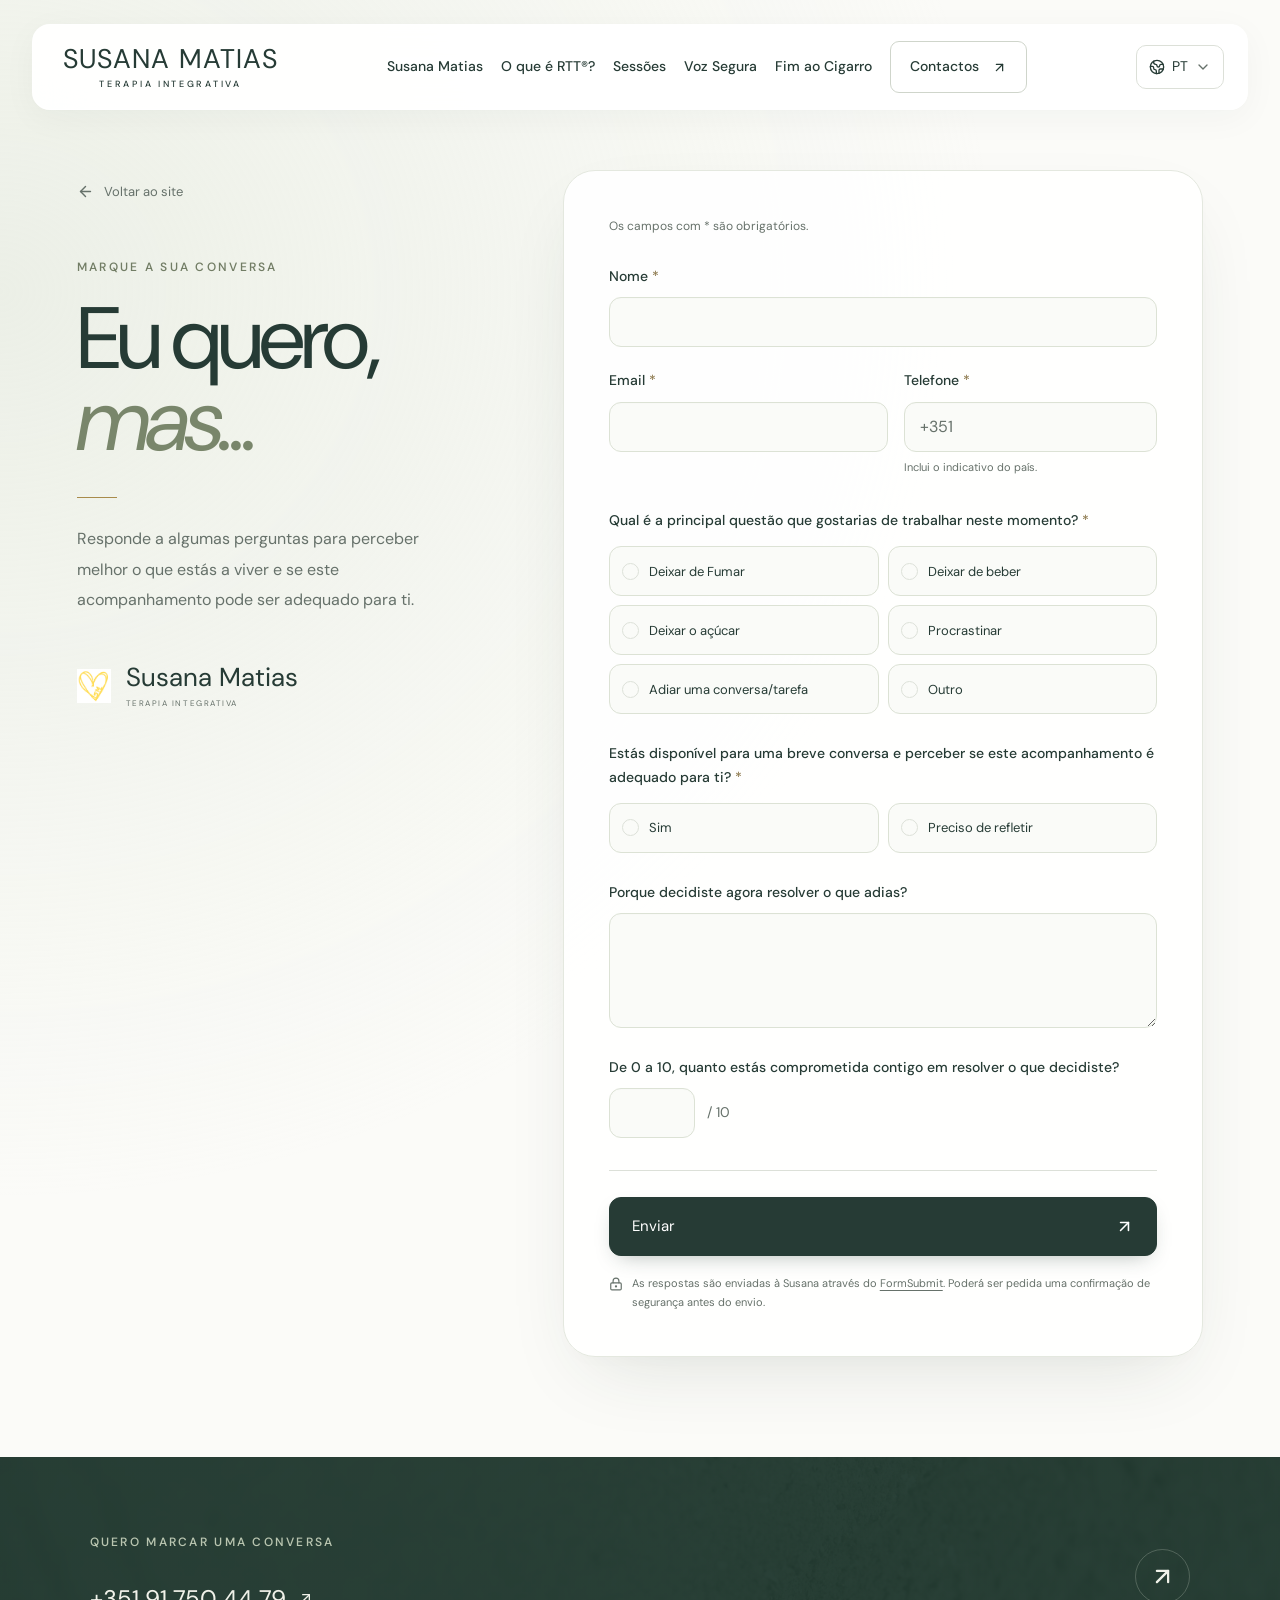
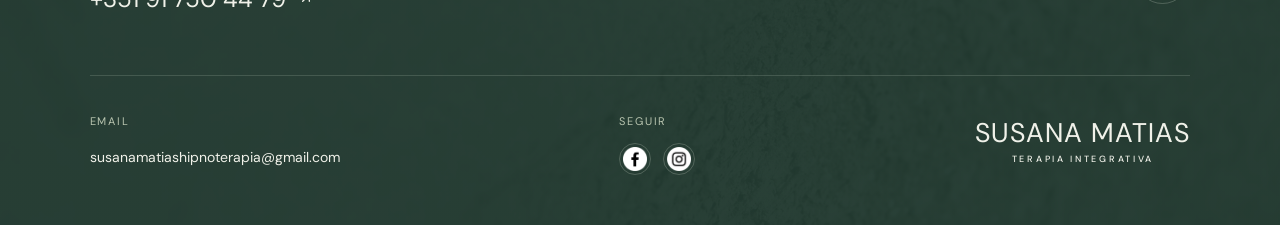
==== commit 5453b45a: "Publish sans-serif typography and updated text alignment" ====
--- a/susanawebsite/contactos/index.html
+++ b/susanawebsite/contactos/index.html
@@ -1,2 +1,2 @@
-<!DOCTYPE html><html lang="pt-PT"><head><meta charSet="utf-8"/><meta name="viewport" content="width=device-width, initial-scale=1"/><link rel="stylesheet" href="/susanawebsite/_next/static/css/index.C6H5rEls.css" data-rsc-css-href="/susanawebsite/_next/static/css/index.C6H5rEls.css" data-precedence="vite-rsc/importer-resources"/><link rel="modulepreload" fetchPriority="low" href="/susanawebsite/_next/static/chunks/index-DaJQ8QyQ.js"/><script src="/susanawebsite/_next/static/chunks/rolldown-runtime-C60lm6uB.js" type="module" async=""></script><script src="/susanawebsite/_next/static/chunks/framework-D_rUT4EX.js" type="module" async=""></script><script src="/susanawebsite/_next/static/chunks/navigation-errors-By4dF-Cc.js" type="module" async=""></script><link rel="modulepreload" href="/susanawebsite/_next/static/chunks/layout-segment-context-CQAQQwJ3.js" crossorigin=""/><link rel="modulepreload" href="/susanawebsite/_next/static/chunks/language-CtBzZwuK.js" crossorigin=""/><link rel="modulepreload" href="/susanawebsite/_next/static/chunks/booking-form-ewbo-rHk.js" crossorigin=""/><link rel="modulepreload" href="/susanawebsite/_next/static/chunks/navigation-CzI7F6oN.js" crossorigin=""/><link rel="modulepreload" href="/susanawebsite/_next/static/chunks/site-footer-CzyiZxfG.js" crossorigin=""/><link rel="modulepreload" href="/susanawebsite/_next/static/chunks/radio-group-Ceurv6-j.js" crossorigin=""/><link rel="modulepreload" href="/susanawebsite/_next/static/chunks/arrow-left-BPQmRQtT.js" crossorigin=""/><title>Contactos — Marque uma conversa | Susana Matias</title><meta name="description" content="Entre em contacto com Susana Matias. Responda a algumas perguntas para marcar uma conversa sobre o acompanhamento que procura."/><meta name="robots" content="index, follow"/><meta property="og:title" content="Contactos — Marque uma conversa | Susana Matias"/><meta property="og:description" content="Entre em contacto com Susana Matias. Responda a algumas perguntas para marcar uma conversa sobre o acompanhamento que procura."/><meta property="og:url" content="https://susanamatias.github.io/susanawebsite/contactos/"/><meta property="og:site_name" content="Susana Matias"/><meta property="og:type" content="website"/><meta property="og:locale" content="pt_PT"/><meta property="og:image" content="https://susanamatias.github.io/susanawebsite/images/susana-hero.webp"/><meta name="twitter:card" content="summary_large_image"/><meta name="twitter:title" content="Contactos — Marque uma conversa | Susana Matias"/><meta name="twitter:description" content="Entre em contacto com Susana Matias. Responda a algumas perguntas para marcar uma conversa sobre o acompanhamento que procura."/><meta name="twitter:image" content="https://susanamatias.github.io/susanawebsite/images/susana-hero.webp"/><link rel="icon" href="/susanawebsite/images/heart.png"/><link rel="canonical" href="https://susanamatias.github.io/susanawebsite/contactos/"/><script>Object.assign(((self[Symbol.for("vinext.navigationRuntime")]??={bootstrap:{routeManifest:null},functions:{}}).bootstrap.rsc??={rsc:[]}),{params:{},nav:{"pathname":"/contactos","searchParams":[]}})</script><link rel="modulepreload" href="/susanawebsite/_next/static/chunks/index-DaJQ8QyQ.js" />
-</head><body><script type="application/ld+json">{"@context":"https://schema.org","@graph":[{"@type":"Person","@id":"https://susanamatias.github.io/susanawebsite/#susana","name":"Susana Matias","url":"https://susanamatias.github.io/susanawebsite/","image":"https://susanamatias.github.io/susanawebsite/images/susana-about.webp","email":"susanamatiashipnoterapia@gmail.com","telephone":"+351917504479","sameAs":["https://www.instagram.com/susanamatias","https://www.facebook.com/share/1ghENpaHhE/?mibextid=wwXIfr"]},{"@type":"WebSite","@id":"https://susanamatias.github.io/susanawebsite/#website","url":"https://susanamatias.github.io/susanawebsite/","name":"Susana Matias","inLanguage":"pt-PT","publisher":{"@id":"https://susanamatias.github.io/susanawebsite/#susana"}}]}</script><a class="skip-link" href="#formulario">Saltar para o conteúdo</a><header class="floating-header "><a class="wordmark" aria-label="Susana Matias — início" href="/susanawebsite/"><span>SUSANA MATIAS</span><small>TERAPIA INTEGRATIVA</small></a><button class="menu-toggle" type="button" aria-label="Abrir menu" aria-expanded="false" aria-controls="main-navigation"><svg xmlns="http://www.w3.org/2000/svg" width="22" height="22" viewBox="0 0 24 24" fill="none" stroke="currentColor" stroke-width="2" stroke-linecap="round" stroke-linejoin="round" class="lucide lucide-menu" aria-hidden="true"><path d="M4 5h16"></path><path d="M4 12h16"></path><path d="M4 19h16"></path></svg></button><nav class="main-navigation " id="main-navigation" aria-label="Menu principal"><a href="/susanawebsite/#sobre-mim">Susana Matias</a><a href="/susanawebsite/#rtt">O que é RTT®?</a><a href="/susanawebsite/#sessoes">Sessões</a><a href="/susanawebsite/voz-segura/">Voz Segura</a><a href="/susanawebsite/fim-ao-cigarro/">Fim ao Cigarro</a><a class="nav-contact" href="/susanawebsite/contactos/">Contactos<!-- --> <svg xmlns="http://www.w3.org/2000/svg" width="15" height="15" viewBox="0 0 24 24" fill="none" stroke="currentColor" stroke-width="2" stroke-linecap="round" stroke-linejoin="round" class="lucide lucide-arrow-up-right" aria-hidden="true"><path d="M7 7h10v10"></path><path d="M7 17 17 7"></path></svg></a></nav><div class="header-language"><button type="button" tabindex="0" id="base-ui-_R_h6i_" role="combobox" aria-expanded="false" aria-haspopup="listbox" data-slot="select-trigger" data-size="default" aria-label="Idioma" class="flex w-fit items-center justify-between gap-1.5 rounded-lg border border-input bg-transparent py-2 pr-2 pl-2.5 text-sm whitespace-nowrap transition-colors outline-none select-none focus-visible:border-ring focus-visible:ring-3 focus-visible:ring-ring/50 disabled:cursor-not-allowed disabled:opacity-50 aria-invalid:border-destructive aria-invalid:ring-3 aria-invalid:ring-destructive/20 data-placeholder:text-muted-foreground data-[size=default]:h-8 data-[size=sm]:h-7 data-[size=sm]:rounded-[min(var(--radius-md),10px)] *:data-[slot=select-value]:line-clamp-1 *:data-[slot=select-value]:flex *:data-[slot=select-value]:items-center *:data-[slot=select-value]:gap-1.5 dark:bg-input/30 dark:hover:bg-input/50 dark:aria-invalid:border-destructive/50 dark:aria-invalid:ring-destructive/40 [&amp;_svg]:pointer-events-none [&amp;_svg]:shrink-0 [&amp;_svg:not([class*=&#x27;size-&#x27;])]:size-4 language-trigger"><svg xmlns="http://www.w3.org/2000/svg" width="16" height="16" viewBox="0 0 24 24" fill="none" stroke="currentColor" stroke-width="2" stroke-linecap="round" stroke-linejoin="round" class="lucide lucide-earth" aria-hidden="true"><path d="M21.54 15H17a2 2 0 0 0-2 2v4.54"></path><path d="M7 3.34V5a3 3 0 0 0 3 3a2 2 0 0 1 2 2c0 1.1.9 2 2 2a2 2 0 0 0 2-2c0-1.1.9-2 2-2h3.17"></path><path d="M11 21.95V18a2 2 0 0 0-2-2a2 2 0 0 1-2-2v-1a2 2 0 0 0-2-2H2.05"></path><circle cx="12" cy="12" r="10"></circle></svg><span>PT</span><svg xmlns="http://www.w3.org/2000/svg" width="24" height="24" viewBox="0 0 24 24" fill="none" stroke="currentColor" stroke-width="2" stroke-linecap="round" stroke-linejoin="round" class="lucide lucide-chevron-down pointer-events-none size-4 text-muted-foreground" aria-hidden="true"><path d="m6 9 6 6 6-6"></path>▼</svg></button><input id="base-ui-_R_h6i_-hidden-input" style="clip-path:inset(50%);overflow:hidden;white-space:nowrap;border:0;padding:0;width:1px;height:1px;margin:-1px;position:fixed;top:0;left:0" tabindex="-1" aria-hidden="true" value="pt"/></div></header><main class="booking-page" id="formulario"><div class="booking-layout"><aside class="booking-intro"><a class="booking-back" href="/susanawebsite/"><svg xmlns="http://www.w3.org/2000/svg" width="17" height="17" viewBox="0 0 24 24" fill="none" stroke="currentColor" stroke-width="2" stroke-linecap="round" stroke-linejoin="round" class="lucide lucide-arrow-left" aria-hidden="true"><path d="m12 19-7-7 7-7"></path><path d="M19 12H5"></path></svg>Voltar ao site</a><span class="eyebrow">MARQUE A SUA CONVERSA</span><h1>Eu quero,<br/><em>mas...</em></h1><span class="small-rule"></span><p>Responde a algumas perguntas para perceber melhor o que estás a viver e se este acompanhamento pode ser adequado para ti.</p><div class="booking-signature"><img src="/susanawebsite/images/heart.png" width="348" height="352" alt=""/><div><span>Susana Matias</span><small>TERAPIA INTEGRATIVA</small></div></div></aside><form class="booking-card" accept-charset="UTF-8" aria-label="Marque a sua conversa" action="https://formsubmit.co/susanamatiashipnoterapia@gmail.com" method="POST"><input type="hidden" name="_subject" value="Nova conversa — Susana Matias"/><input type="hidden" name="_template" value="table"/><input type="hidden" name="Idioma" value="Português"/><input type="text" class="booking-honey" tabindex="-1" autoComplete="off" aria-hidden="true" name="_honey"/><p class="required-note">Os campos com * são obrigatórios.</p><div class="booking-field"><label for="booking-name">Nome<!-- --> <span class="required-mark" aria-hidden="true">*</span></label><input id="booking-name" data-slot="input" autoComplete="name" required="" maxLength="120" pattern=".*\S.*" class="h-8 w-full min-w-0 rounded-lg border border-input bg-transparent px-2.5 py-1 text-base transition-colors outline-none file:inline-flex file:h-6 file:border-0 file:bg-transparent file:text-sm file:font-medium file:text-foreground placeholder:text-muted-foreground focus-visible:border-ring focus-visible:ring-3 focus-visible:ring-ring/50 disabled:pointer-events-none disabled:cursor-not-allowed disabled:bg-input/50 disabled:opacity-50 aria-invalid:border-destructive aria-invalid:ring-3 aria-invalid:ring-destructive/20 md:text-sm dark:bg-input/30 dark:disabled:bg-input/80 dark:aria-invalid:border-destructive/50 dark:aria-invalid:ring-destructive/40 booking-input" name="Nome"/></div><div class="booking-row"><div class="booking-field"><label for="booking-email">Email <span class="required-mark" aria-hidden="true">*</span></label><input id="booking-email" type="email" data-slot="input" autoComplete="email" required="" maxLength="254" class="h-8 w-full min-w-0 rounded-lg border border-input bg-transparent px-2.5 py-1 text-base transition-colors outline-none file:inline-flex file:h-6 file:border-0 file:bg-transparent file:text-sm file:font-medium file:text-foreground placeholder:text-muted-foreground focus-visible:border-ring focus-visible:ring-3 focus-visible:ring-ring/50 disabled:pointer-events-none disabled:cursor-not-allowed disabled:bg-input/50 disabled:opacity-50 aria-invalid:border-destructive aria-invalid:ring-3 aria-invalid:ring-destructive/20 md:text-sm dark:bg-input/30 dark:disabled:bg-input/80 dark:aria-invalid:border-destructive/50 dark:aria-invalid:ring-destructive/40 booking-input" name="email"/></div><div class="booking-field"><label for="booking-phone">Telefone<!-- --> <span class="required-mark" aria-hidden="true">*</span></label><input id="booking-phone" type="tel" data-slot="input" autoComplete="tel" placeholder="+351" required="" minLength="7" maxLength="30" pattern="\+?[0-9][0-9\s.\(\)\-]{5,27}[0-9]" aria-describedby="phone-hint" class="h-8 w-full min-w-0 rounded-lg border border-input bg-transparent px-2.5 py-1 text-base transition-colors outline-none file:inline-flex file:h-6 file:border-0 file:bg-transparent file:text-sm file:font-medium file:text-foreground placeholder:text-muted-foreground focus-visible:border-ring focus-visible:ring-3 focus-visible:ring-ring/50 disabled:pointer-events-none disabled:cursor-not-allowed disabled:bg-input/50 disabled:opacity-50 aria-invalid:border-destructive aria-invalid:ring-3 aria-invalid:ring-destructive/20 md:text-sm dark:bg-input/30 dark:disabled:bg-input/80 dark:aria-invalid:border-destructive/50 dark:aria-invalid:ring-destructive/40 booking-input" name="Telefone"/><span class="field-hint" id="phone-hint">Inclui o indicativo do país.</span></div></div><fieldset class="booking-field booking-question"><legend id="topic-label">Qual é a principal questão que gostarias de trabalhar neste momento?<!-- --> <span class="required-mark" aria-hidden="true">*</span></legend><div data-required="" role="radiogroup" aria-required="true" aria-labelledby="topic-label" data-slot="radio-group" aria-invalid="false" class="grid gap-2 w-full booking-choices"><label class="booking-choice" for="topic-0"><span data-required="" data-unchecked="" role="radio" tabindex="-1" aria-checked="false" id="base-ui-_R_jkpmi_" data-slot="radio-group-item" class="border-input dark:bg-input/30 data-checked:bg-primary data-checked:text-primary-foreground dark:data-checked:bg-primary data-checked:border-primary aria-invalid:aria-checked:border-primary aria-invalid:border-destructive focus-visible:border-ring focus-visible:ring-ring/50 aria-invalid:ring-destructive/20 dark:aria-invalid:ring-destructive/40 dark:aria-invalid:border-destructive/50 flex size-4 rounded-full focus-visible:ring-3 aria-invalid:ring-3 group-has-[:focus-visible]/field-label:ring-0 group-has-[:focus-visible]/field-label:not-data-checked:border-input group-has-[:focus-visible]/field-label:data-checked:border-primary group/radio-group-item peer relative aspect-square shrink-0 border outline-none after:absolute after:-inset-x-3 after:-inset-y-2 disabled:cursor-not-allowed disabled:opacity-50"></span><input type="radio" id="topic-0" tabindex="-1" style="clip-path:inset(50%);overflow:hidden;white-space:nowrap;border:0;padding:0;width:1px;height:1px;margin:-1px;position:absolute" aria-hidden="true" required="" name="Qual é a principal questão que gostarias de trabalhar neste momento?" value="Deixar de Fumar"/><span>Deixar de Fumar</span></label><label class="booking-choice" for="topic-1"><span data-required="" data-unchecked="" role="radio" tabindex="-1" aria-checked="false" id="base-ui-_R_lkpmi_" data-slot="radio-group-item" class="border-input dark:bg-input/30 data-checked:bg-primary data-checked:text-primary-foreground dark:data-checked:bg-primary data-checked:border-primary aria-invalid:aria-checked:border-primary aria-invalid:border-destructive focus-visible:border-ring focus-visible:ring-ring/50 aria-invalid:ring-destructive/20 dark:aria-invalid:ring-destructive/40 dark:aria-invalid:border-destructive/50 flex size-4 rounded-full focus-visible:ring-3 aria-invalid:ring-3 group-has-[:focus-visible]/field-label:ring-0 group-has-[:focus-visible]/field-label:not-data-checked:border-input group-has-[:focus-visible]/field-label:data-checked:border-primary group/radio-group-item peer relative aspect-square shrink-0 border outline-none after:absolute after:-inset-x-3 after:-inset-y-2 disabled:cursor-not-allowed disabled:opacity-50"></span><input type="radio" id="topic-1" tabindex="-1" style="clip-path:inset(50%);overflow:hidden;white-space:nowrap;border:0;padding:0;width:1px;height:1px;margin:-1px;position:absolute" aria-hidden="true" required="" name="Qual é a principal questão que gostarias de trabalhar neste momento?" value="Deixar de beber"/><span>Deixar de beber</span></label><label class="booking-choice" for="topic-2"><span data-required="" data-unchecked="" role="radio" tabindex="-1" aria-checked="false" id="base-ui-_R_nkpmi_" data-slot="radio-group-item" class="border-input dark:bg-input/30 data-checked:bg-primary data-checked:text-primary-foreground dark:data-checked:bg-primary data-checked:border-primary aria-invalid:aria-checked:border-primary aria-invalid:border-destructive focus-visible:border-ring focus-visible:ring-ring/50 aria-invalid:ring-destructive/20 dark:aria-invalid:ring-destructive/40 dark:aria-invalid:border-destructive/50 flex size-4 rounded-full focus-visible:ring-3 aria-invalid:ring-3 group-has-[:focus-visible]/field-label:ring-0 group-has-[:focus-visible]/field-label:not-data-checked:border-input group-has-[:focus-visible]/field-label:data-checked:border-primary group/radio-group-item peer relative aspect-square shrink-0 border outline-none after:absolute after:-inset-x-3 after:-inset-y-2 disabled:cursor-not-allowed disabled:opacity-50"></span><input type="radio" id="topic-2" tabindex="-1" style="clip-path:inset(50%);overflow:hidden;white-space:nowrap;border:0;padding:0;width:1px;height:1px;margin:-1px;position:absolute" aria-hidden="true" required="" name="Qual é a principal questão que gostarias de trabalhar neste momento?" value="Deixar o açúcar"/><span>Deixar o açúcar</span></label><label class="booking-choice" for="topic-3"><span data-required="" data-unchecked="" role="radio" tabindex="-1" aria-checked="false" id="base-ui-_R_pkpmi_" data-slot="radio-group-item" class="border-input dark:bg-input/30 data-checked:bg-primary data-checked:text-primary-foreground dark:data-checked:bg-primary data-checked:border-primary aria-invalid:aria-checked:border-primary aria-invalid:border-destructive focus-visible:border-ring focus-visible:ring-ring/50 aria-invalid:ring-destructive/20 dark:aria-invalid:ring-destructive/40 dark:aria-invalid:border-destructive/50 flex size-4 rounded-full focus-visible:ring-3 aria-invalid:ring-3 group-has-[:focus-visible]/field-label:ring-0 group-has-[:focus-visible]/field-label:not-data-checked:border-input group-has-[:focus-visible]/field-label:data-checked:border-primary group/radio-group-item peer relative aspect-square shrink-0 border outline-none after:absolute after:-inset-x-3 after:-inset-y-2 disabled:cursor-not-allowed disabled:opacity-50"></span><input type="radio" id="topic-3" tabindex="-1" style="clip-path:inset(50%);overflow:hidden;white-space:nowrap;border:0;padding:0;width:1px;height:1px;margin:-1px;position:absolute" aria-hidden="true" required="" name="Qual é a principal questão que gostarias de trabalhar neste momento?" value="Procrastinar"/><span>Procrastinar</span></label><label class="booking-choice" for="topic-4"><span data-required="" data-unchecked="" role="radio" tabindex="-1" aria-checked="false" id="base-ui-_R_rkpmi_" data-slot="radio-group-item" class="border-input dark:bg-input/30 data-checked:bg-primary data-checked:text-primary-foreground dark:data-checked:bg-primary data-checked:border-primary aria-invalid:aria-checked:border-primary aria-invalid:border-destructive focus-visible:border-ring focus-visible:ring-ring/50 aria-invalid:ring-destructive/20 dark:aria-invalid:ring-destructive/40 dark:aria-invalid:border-destructive/50 flex size-4 rounded-full focus-visible:ring-3 aria-invalid:ring-3 group-has-[:focus-visible]/field-label:ring-0 group-has-[:focus-visible]/field-label:not-data-checked:border-input group-has-[:focus-visible]/field-label:data-checked:border-primary group/radio-group-item peer relative aspect-square shrink-0 border outline-none after:absolute after:-inset-x-3 after:-inset-y-2 disabled:cursor-not-allowed disabled:opacity-50"></span><input type="radio" id="topic-4" tabindex="-1" style="clip-path:inset(50%);overflow:hidden;white-space:nowrap;border:0;padding:0;width:1px;height:1px;margin:-1px;position:absolute" aria-hidden="true" required="" name="Qual é a principal questão que gostarias de trabalhar neste momento?" value="Adiar uma conversa/tarefa"/><span>Adiar uma conversa/tarefa</span></label><label class="booking-choice" for="topic-5"><span data-required="" data-unchecked="" role="radio" tabindex="-1" aria-checked="false" id="base-ui-_R_tkpmi_" data-slot="radio-group-item" class="border-input dark:bg-input/30 data-checked:bg-primary data-checked:text-primary-foreground dark:data-checked:bg-primary data-checked:border-primary aria-invalid:aria-checked:border-primary aria-invalid:border-destructive focus-visible:border-ring focus-visible:ring-ring/50 aria-invalid:ring-destructive/20 dark:aria-invalid:ring-destructive/40 dark:aria-invalid:border-destructive/50 flex size-4 rounded-full focus-visible:ring-3 aria-invalid:ring-3 group-has-[:focus-visible]/field-label:ring-0 group-has-[:focus-visible]/field-label:not-data-checked:border-input group-has-[:focus-visible]/field-label:data-checked:border-primary group/radio-group-item peer relative aspect-square shrink-0 border outline-none after:absolute after:-inset-x-3 after:-inset-y-2 disabled:cursor-not-allowed disabled:opacity-50"></span><input type="radio" id="topic-5" tabindex="-1" style="clip-path:inset(50%);overflow:hidden;white-space:nowrap;border:0;padding:0;width:1px;height:1px;margin:-1px;position:absolute" aria-hidden="true" required="" name="Qual é a principal questão que gostarias de trabalhar neste momento?" value="Outro"/><span>Outro</span></label></div></fieldset><fieldset class="booking-field booking-question"><legend id="availability-label">Estás disponível para uma breve conversa e perceber se este acompanhamento é adequado para ti?<!-- --> <span class="required-mark" aria-hidden="true">*</span></legend><div data-required="" role="radiogroup" aria-required="true" aria-labelledby="availability-label" data-slot="radio-group" aria-invalid="false" class="grid gap-2 w-full booking-choices"><label class="booking-choice" for="availability-0"><span data-required="" data-unchecked="" role="radio" tabindex="-1" aria-checked="false" id="base-ui-_R_bl9mi_" data-slot="radio-group-item" class="border-input dark:bg-input/30 data-checked:bg-primary data-checked:text-primary-foreground dark:data-checked:bg-primary data-checked:border-primary aria-invalid:aria-checked:border-primary aria-invalid:border-destructive focus-visible:border-ring focus-visible:ring-ring/50 aria-invalid:ring-destructive/20 dark:aria-invalid:ring-destructive/40 dark:aria-invalid:border-destructive/50 flex size-4 rounded-full focus-visible:ring-3 aria-invalid:ring-3 group-has-[:focus-visible]/field-label:ring-0 group-has-[:focus-visible]/field-label:not-data-checked:border-input group-has-[:focus-visible]/field-label:data-checked:border-primary group/radio-group-item peer relative aspect-square shrink-0 border outline-none after:absolute after:-inset-x-3 after:-inset-y-2 disabled:cursor-not-allowed disabled:opacity-50"></span><input type="radio" id="availability-0" tabindex="-1" style="clip-path:inset(50%);overflow:hidden;white-space:nowrap;border:0;padding:0;width:1px;height:1px;margin:-1px;position:absolute" aria-hidden="true" required="" name="Estás disponível para uma breve conversa e perceber se este acompanhamento é adequado para ti?" value="Sim"/><span>Sim</span></label><label class="booking-choice" for="availability-1"><span data-required="" data-unchecked="" role="radio" tabindex="-1" aria-checked="false" id="base-ui-_R_dl9mi_" data-slot="radio-group-item" class="border-input dark:bg-input/30 data-checked:bg-primary data-checked:text-primary-foreground dark:data-checked:bg-primary data-checked:border-primary aria-invalid:aria-checked:border-primary aria-invalid:border-destructive focus-visible:border-ring focus-visible:ring-ring/50 aria-invalid:ring-destructive/20 dark:aria-invalid:ring-destructive/40 dark:aria-invalid:border-destructive/50 flex size-4 rounded-full focus-visible:ring-3 aria-invalid:ring-3 group-has-[:focus-visible]/field-label:ring-0 group-has-[:focus-visible]/field-label:not-data-checked:border-input group-has-[:focus-visible]/field-label:data-checked:border-primary group/radio-group-item peer relative aspect-square shrink-0 border outline-none after:absolute after:-inset-x-3 after:-inset-y-2 disabled:cursor-not-allowed disabled:opacity-50"></span><input type="radio" id="availability-1" tabindex="-1" style="clip-path:inset(50%);overflow:hidden;white-space:nowrap;border:0;padding:0;width:1px;height:1px;margin:-1px;position:absolute" aria-hidden="true" required="" name="Estás disponível para uma breve conversa e perceber se este acompanhamento é adequado para ti?" value="Preciso de refletir"/><span>Preciso de refletir</span></label></div></fieldset><div class="booking-field booking-question"><label for="booking-motivation">Porque decidiste agora resolver o que adias?</label><textarea data-slot="textarea" class="flex field-sizing-content min-h-16 w-full rounded-lg border border-input bg-transparent px-2.5 py-2 text-base transition-colors outline-none placeholder:text-muted-foreground focus-visible:border-ring focus-visible:ring-3 focus-visible:ring-ring/50 disabled:cursor-not-allowed disabled:bg-input/50 disabled:opacity-50 aria-invalid:border-destructive aria-invalid:ring-3 aria-invalid:ring-destructive/20 md:text-sm dark:bg-input/30 dark:disabled:bg-input/80 dark:aria-invalid:border-destructive/50 dark:aria-invalid:ring-destructive/40 booking-input booking-textarea" id="booking-motivation" name="Porque decidiste agora resolver o que adias?" rows="4" maxLength="4000"></textarea></div><div class="booking-field booking-question"><label for="booking-commitment">De 0 a 10, quanto estás comprometida contigo em resolver o que decidiste?</label><div class="commitment-control"><input id="booking-commitment" type="number" data-slot="input" min="0" max="10" step="1" class="h-8 w-full min-w-0 rounded-lg border border-input bg-transparent px-2.5 py-1 text-base transition-colors outline-none file:inline-flex file:h-6 file:border-0 file:bg-transparent file:text-sm file:font-medium file:text-foreground placeholder:text-muted-foreground focus-visible:border-ring focus-visible:ring-3 focus-visible:ring-ring/50 disabled:pointer-events-none disabled:cursor-not-allowed disabled:bg-input/50 disabled:opacity-50 aria-invalid:border-destructive aria-invalid:ring-3 aria-invalid:ring-destructive/20 md:text-sm dark:bg-input/30 dark:disabled:bg-input/80 dark:aria-invalid:border-destructive/50 dark:aria-invalid:ring-destructive/40 booking-input" name="Compromisso (0 a 10)"/><span aria-hidden="true">/ 10</span></div></div><div class="booking-submit-area"><button class="solid-button booking-submit" type="submit">Enviar<svg xmlns="http://www.w3.org/2000/svg" width="19" height="19" viewBox="0 0 24 24" fill="none" stroke="currentColor" stroke-width="2" stroke-linecap="round" stroke-linejoin="round" class="lucide lucide-arrow-up-right" aria-hidden="true"><path d="M7 7h10v10"></path><path d="M7 17 17 7"></path></svg></button><p class="booking-delivery-note"><svg xmlns="http://www.w3.org/2000/svg" width="14" height="14" viewBox="0 0 24 24" fill="none" stroke="currentColor" stroke-width="2" stroke-linecap="round" stroke-linejoin="round" class="lucide lucide-lock-keyhole" aria-hidden="true"><circle cx="12" cy="16" r="1"></circle><rect x="3" y="10" width="18" height="12" rx="2"></rect><path d="M7 10V7a5 5 0 0 1 10 0v3"></path></svg><span>As respostas são enviadas à Susana através do<!-- --> <a href="https://formsubmit.co/privacy.pdf" target="_blank" rel="noreferrer">FormSubmit</a>.<!-- --> <!-- -->Poderá ser pedida uma confirmação de segurança antes do envio.</span></p></div></form></div></main><footer class="section contact" id="contatos"><div class="contact-top"><div><span class="eyebrow">QUERO MARCAR UMA CONVERSA</span><a class="contact-phone" href="https://wa.me/351917504479" target="_blank" rel="noopener noreferrer" aria-label="WhatsApp: +351 91 750 44 79" title="WhatsApp">+351 91 750 44 79 <svg xmlns="http://www.w3.org/2000/svg" width="24" height="24" viewBox="0 0 24 24" fill="none" stroke="currentColor" stroke-width="2" stroke-linecap="round" stroke-linejoin="round" class="lucide lucide-arrow-up-right" aria-hidden="true"><path d="M7 7h10v10"></path><path d="M7 17 17 7"></path></svg></a></div><a class="back-top" href="#formulario" aria-label="Voltar ao início"><svg xmlns="http://www.w3.org/2000/svg" width="27" height="27" viewBox="0 0 24 24" fill="none" stroke="currentColor" stroke-width="2" stroke-linecap="round" stroke-linejoin="round" class="lucide lucide-arrow-up-right" aria-hidden="true"><path d="M7 7h10v10"></path><path d="M7 17 17 7"></path></svg></a></div><div class="contact-bottom"><div><h2>EMAIL</h2><a class="contact-email" href="mailto:susanamatiashipnoterapia@gmail.com">susanamatiashipnoterapia@gmail.com</a></div><div><h2>SEGUIR</h2><div class="social-links" aria-label="Redes sociais"><a href="https://www.facebook.com/share/1ghENpaHhE/?mibextid=wwXIfr" aria-label="Facebook"><img src="/susanawebsite/images/facebook.png" alt="" width="24" height="24" loading="lazy"/></a><a href="https://www.instagram.com/susanamatias" aria-label="Instagram"><img src="/susanawebsite/images/instagram.png" alt="" width="24" height="24" loading="lazy"/></a></div></div><a class="wordmark footer-wordmark" href="/susanawebsite/"><span>SUSANA MATIAS</span><small>TERAPIA INTEGRATIVA</small></a></div></footer><script type="module" src="/susanawebsite/_next/static/chunks/index-DaJQ8QyQ.js" id="_R_" async=""></script><script>((self[Symbol.for("vinext.navigationRuntime")]??={bootstrap:{routeManifest:null},functions:{}}).bootstrap.rsc??={rsc:[]}).rsc.push("0:{\"page:/contactos\":\"$L1\",\"layout:/\":\"$L2\",\"route:/contactos\":\"$L3\",\"__route\":\"route:/contactos\",\"__interceptionContext\":null,\"__layoutIds\":[\"layout:/\"],\"__rootLayout\":\"/\",\"__bfcacheSegmentIdentities\":{\"layout:/\":\"[\\\"layout\\\",\\\"layout:/\\\",\\\"root-boundary:/\\\",\\\"\\\"]\",\"page:/contactos\":\"[\\\"page\\\",\\\"page:/contactos\\\",\\\"root-boundary:/\\\",\\\"[\\\\\\\"contactos\\\\\\\"]\\\"]\"},\"__srcPage\":[\"contactos\",\"page\"],\"__layoutFlags\":{\"layout:/\":\"s\"},\"__artifactCompatibility\":{\"schemaVersion\":1,\"graphVersion\":\"app-route-graph:88419dff92d06265\",\"deploymentVersion\":\"6bed4ff9-46f9-486c-8450-8966f3c689bf\",\"appElementsSchemaVersion\":1,\"rscPayloadSchemaVersion\":1,\"rootBoundaryId\":\"/\",\"renderEpoch\":null}}\n")</script><script>((self[Symbol.for("vinext.navigationRuntime")]??={bootstrap:{routeManifest:null},functions:{}}).bootstrap.rsc??={rsc:[]}).rsc.push("4:I[\"544a703b9824\",[],\"LanguageProvider\",1]\n")</script><script>((self[Symbol.for("vinext.navigationRuntime")]??={bootstrap:{routeManifest:null},functions:{}}).bootstrap.rsc??={rsc:[]}).rsc.push("5:I[\"3bb4c73cb361\",[],\"Children\",1]\n")</script><script>((self[Symbol.for("vinext.navigationRuntime")]??={bootstrap:{routeManifest:null},functions:{}}).bootstrap.rsc??={rsc:[]}).rsc.push("6:I[\"0bef8629d058\",[],\"GlobalErrorBoundary\",1]\n")</script><script>((self[Symbol.for("vinext.navigationRuntime")]??={bootstrap:{routeManifest:null},functions:{}}).bootstrap.rsc??={rsc:[]}).rsc.push("7:I[\"a7f3f1d63985\",[],\"default\",1]\n")</script><script>((self[Symbol.for("vinext.navigationRuntime")]??={bootstrap:{routeManifest:null},functions:{}}).bootstrap.rsc??={rsc:[]}).rsc.push("8:I[\"0bef8629d058\",[],\"ErrorBoundary\",1]\n")</script><script>((self[Symbol.for("vinext.navigationRuntime")]??={bootstrap:{routeManifest:null},functions:{}}).bootstrap.rsc??={rsc:[]}).rsc.push("9:I[\"bcc88b3729e4\",[],\"LayoutSegmentProvider\",1]\n")</script><script>((self[Symbol.for("vinext.navigationRuntime")]??={bootstrap:{routeManifest:null},functions:{}}).bootstrap.rsc??={rsc:[]}).rsc.push("a:I[\"3bb4c73cb361\",[],\"Slot\",1]\n")</script><script>((self[Symbol.for("vinext.navigationRuntime")]??={bootstrap:{routeManifest:null},functions:{}}).bootstrap.rsc??={rsc:[]}).rsc.push("b:I[\"0bef8629d058\",[],\"NotFoundBoundary\",1]\n")</script><script>((self[Symbol.for("vinext.navigationRuntime")]??={bootstrap:{routeManifest:null},functions:{}}).bootstrap.rsc??={rsc:[]}).rsc.push("c:I[\"fdec6512cad3\",[],\"AppRouterScrollTarget\",1]\n")</script><script>((self[Symbol.for("vinext.navigationRuntime")]??={bootstrap:{routeManifest:null},functions:{}}).bootstrap.rsc??={rsc:[]}).rsc.push("d:I[\"0bef8629d058\",[],\"RedirectBoundary\",1]\n")</script><script>((self[Symbol.for("vinext.navigationRuntime")]??={bootstrap:{routeManifest:null},functions:{}}).bootstrap.rsc??={rsc:[]}).rsc.push(":HL[\"/susanawebsite/_next/static/css/index.C6H5rEls.css\",\"style\"     ]\n")</script><script>((self[Symbol.for("vinext.navigationRuntime")]??={bootstrap:{routeManifest:null},functions:{}}).bootstrap.rsc??={rsc:[]}).rsc.push("2:[[[\"$\",\"link\",\"css:/susanawebsite/_next/static/css/index.C6H5rEls.css\",{\"rel\":\"stylesheet\",\"precedence\":\"vite-rsc/importer-resources\",\"href\":\"/susanawebsite/_next/static/css/index.C6H5rEls.css\",\"data-rsc-css-href\":\"/susanawebsite/_next/static/css/index.C6H5rEls.css\"}],\"$undefined\"],[\"$\",\"html\",null,{\"lang\":\"pt-PT\",\"children\":[\"$\",\"body\",null,{\"children\":[[\"$\",\"script\",null,{\"type\":\"application/ld+json\",\"dangerouslySetInnerHTML\":{\"__html\":\"{\\\"@context\\\":\\\"https://schema.org\\\",\\\"@graph\\\":[{\\\"@type\\\":\\\"Person\\\",\\\"@id\\\":\\\"https://susanamatias.github.io/susanawebsite/#susana\\\",\\\"name\\\":\\\"Susana Matias\\\",\\\"url\\\":\\\"https://susanamatias.github.io/susanawebsite/\\\",\\\"image\\\":\\\"https://susanamatias.github.io/susanawebsite/images/susana-about.webp\\\",\\\"email\\\":\\\"susanamatiashipnoterapia@gmail.com\\\",\\\"telephone\\\":\\\"+351917504479\\\",\\\"sameAs\\\":[\\\"https://www.instagram.com/susanamatias\\\",\\\"https://www.facebook.com/share/1ghENpaHhE/?mibextid=wwXIfr\\\"]},{\\\"@type\\\":\\\"WebSite\\\",\\\"@id\\\":\\\"https://susanamatias.github.io/susanawebsite/#website\\\",\\\"url\\\":\\\"https://susanamatias.github.io/susanawebsite/\\\",\\\"name\\\":\\\"Susana Matias\\\",\\\"inLanguage\\\":\\\"pt-PT\\\",\\\"publisher\\\":{\\\"@id\\\":\\\"https://susanamatias.github.io/susanawebsite/#susana\\\"}}]}\"}}],[\"$\",\"$L4\",null,{\"initialLanguage\":\"pt\",\"children\":[\"$\",\"$L5\",null,{}]}]]}]}]]\n")</script><script>((self[Symbol.for("vinext.navigationRuntime")]??={bootstrap:{routeManifest:null},functions:{}}).bootstrap.rsc??={rsc:[]}).rsc.push("3:[[[\"$\",\"meta\",null,{\"charSet\":\"utf-8\"}],[[\"$\",\"title\",\"0\",{\"children\":\"Contactos — Marque uma conversa | Susana Matias\"}],[\"$\",\"meta\",\"1\",{\"name\":\"description\",\"content\":\"Entre em contacto com Susana Matias. Responda a algumas perguntas para marcar uma conversa sobre o acompanhamento que procura.\"}],[\"$\",\"meta\",\"2\",{\"name\":\"robots\",\"content\":\"index, follow\"}],[\"$\",\"meta\",\"3\",{\"property\":\"og:title\",\"content\":\"Contactos — Marque uma conversa | Susana Matias\"}],[\"$\",\"meta\",\"4\",{\"property\":\"og:description\",\"content\":\"Entre em contacto com Susana Matias. Responda a algumas perguntas para marcar uma conversa sobre o acompanhamento que procura.\"}],[\"$\",\"meta\",\"5\",{\"property\":\"og:url\",\"content\":\"https://susanamatias.github.io/susanawebsite/contactos/\"}],[\"$\",\"meta\",\"6\",{\"property\":\"og:site_name\",\"content\":\"Susana Matias\"}],[\"$\",\"meta\",\"7\",{\"property\":\"og:type\",\"content\":\"website\"}],[\"$\",\"meta\",\"8\",{\"property\":\"og:locale\",\"content\":\"pt_PT\"}],[\"$\",\"meta\",\"9\",{\"property\":\"og:image\",\"content\":\"https://susanamatias.github.io/susanawebsite/images/susana-hero.webp\"}],[\"$\",\"meta\",\"10\",{\"name\":\"twitter:card\",\"content\":\"summary_large_image\"}],[\"$\",\"meta\",\"11\",{\"name\":\"twitter:title\",\"content\":\"Contactos — Marque uma conversa | Susana Matias\"}],[\"$\",\"meta\",\"12\",{\"name\":\"twitter:description\",\"content\":\"Entre em contacto com Susana Matias. Responda a algumas perguntas para marcar uma conversa sobre o acompanhamento que procura.\"}],[\"$\",\"meta\",\"13\",{\"name\":\"twitter:image\",\"content\":\"https://susanamatias.github.io/susanawebsite/images/susana-hero.webp\"}],[\"$\",\"link\",\"14\",{\"data-vinext-streamed-icon\":\"$undefined\",\"rel\":\"icon\",\"href\":\"/susanawebsite/images/heart.png\",\"type\":\"$undefined\",\"sizes\":\"$undefined\",\"color\":\"$undefined\",\"media\":\"$undefined\",\"fetchPriority\":\"$undefined\"}],[\"$\",\"link\",\"15\",{\"rel\":\"canonical\",\"href\":\"https://susanamatias.github.io/susanawebsite/contactos/\"}]],[[\"$\",\"meta\",\"0\",{\"name\":\"viewport\",\"content\":\"width=device-width, initial-scale=1\"}]]],[\"$\",\"$L6\",null,{\"fallback\":\"$7\",\"children\":[\"$\",\"$L8\",null,{\"fallback\":\"$7\",\"children\":[\"$\",\"$L9\",null,{\"providerId\":\"layout:/\",\"segmentMap\":{\"children\":[\"contactos\"]},\"children\":[\"$\",\"$La\",null,{\"id\":\"layout:/\",\"parallelSlots\":\"$undefined\",\"children\":[\"$\",\"$Lb\",null,{\"resetKey\":\"contactos\",\"fallback\":[[\"$\",\"title\",null,{\"children\":\"404: This page could not be found.\"}],[\"$\",\"div\",null,{\"style\":{\"fontFamily\":\"system-ui,\\\"Segoe UI\\\",Roboto,Helvetica,Arial,sans-serif,\\\"Apple Color Emoji\\\",\\\"Segoe UI Emoji\\\"\",\"height\":\"100vh\",\"textAlign\":\"center\",\"display\":\"flex\",\"flexDirection\":\"column\",\"alignItems\":\"center\",\"justifyContent\":\"center\"},\"children\":[\"$\",\"div\",null,{\"children\":[[\"$\",\"style\",null,{\"dangerouslySetInnerHTML\":{\"__html\":\"body{color:#000;background:#fff;margin:0}.next-error-h1{border-right:1px solid rgba(0,0,0,.3)}@media (prefers-color-scheme:dark){body{color:#fff;background:#000}.next-error-h1{border-right:1px solid rgba(255,255,255,.3)}}\"}}],[\"$\",\"h1\",null,{\"className\":\"next-error-h1\",\"style\":{\"display\":\"inline-block\",\"margin\":\"0 20px 0 0\",\"padding\":\"0 23px 0 0\",\"fontSize\":24,\"fontWeight\":500,\"verticalAlign\":\"top\",\"lineHeight\":\"49px\"},\"children\":404}],[\"$\",\"div\",null,{\"style\":{\"display\":\"inline-block\"},\"children\":[\"$\",\"h2\",null,{\"style\":{\"fontSize\":14,\"fontWeight\":400,\"lineHeight\":\"49px\",\"margin\":0},\"children\":\"This page could not be found.\"}]}]]}]}]],\"children\":[\"$\",\"$Lc\",null,{\"children\":[\"$\",\"$Ld\",null,{\"children\":[[\"$\",\"$L9\",null,{\"providerId\":\"page:/contactos\",\"segmentMap\":{\"children\":[\"__PAGE__\"]},\"children\":[\"$\",\"$La\",null,{\"id\":\"page:/contactos\"}]}],null]}]}]}]}]}]}]}],null,null]\n")</script><script>((self[Symbol.for("vinext.navigationRuntime")]??={bootstrap:{routeManifest:null},functions:{}}).bootstrap.rsc??={rsc:[]}).rsc.push("e:I[\"c7702bfbb9dc\",[],\"default\",1]\n")</script><script>((self[Symbol.for("vinext.navigationRuntime")]??={bootstrap:{routeManifest:null},functions:{}}).bootstrap.rsc??={rsc:[]}).rsc.push("1:[\"$\",\"$Le\",null,{}]\n")</script><script>Object.assign(((self[Symbol.for("vinext.navigationRuntime")]??={bootstrap:{routeManifest:null},functions:{}}).bootstrap.rsc??={rsc:[]}),{"initialCacheKind":"static"});((self[Symbol.for("vinext.navigationRuntime")]??={bootstrap:{routeManifest:null},functions:{}}).bootstrap.rsc??={rsc:[]}).done=true</script></body></html>+<!DOCTYPE html><html lang="pt-PT"><head><meta charSet="utf-8"/><meta name="viewport" content="width=device-width, initial-scale=1"/><link rel="stylesheet" href="/susanawebsite/_next/static/css/index.85KHqWiL.css" data-rsc-css-href="/susanawebsite/_next/static/css/index.85KHqWiL.css" data-precedence="vite-rsc/importer-resources"/><link rel="modulepreload" fetchPriority="low" href="/susanawebsite/_next/static/chunks/index-DGu5CGnG.js"/><script src="/susanawebsite/_next/static/chunks/rolldown-runtime-C60lm6uB.js" type="module" async=""></script><script src="/susanawebsite/_next/static/chunks/framework-D_rUT4EX.js" type="module" async=""></script><script src="/susanawebsite/_next/static/chunks/navigation-errors-By4dF-Cc.js" type="module" async=""></script><link rel="modulepreload" href="/susanawebsite/_next/static/chunks/layout-segment-context-BsChG0dc.js" crossorigin=""/><link rel="modulepreload" href="/susanawebsite/_next/static/chunks/language-CWAr-hiK.js" crossorigin=""/><link rel="modulepreload" href="/susanawebsite/_next/static/chunks/booking-form-CKiJuPSX.js" crossorigin=""/><link rel="modulepreload" href="/susanawebsite/_next/static/chunks/navigation-Bfv_K_7H.js" crossorigin=""/><link rel="modulepreload" href="/susanawebsite/_next/static/chunks/site-footer-BhAbt1fh.js" crossorigin=""/><link rel="modulepreload" href="/susanawebsite/_next/static/chunks/radio-group-DEHlvFo-.js" crossorigin=""/><link rel="modulepreload" href="/susanawebsite/_next/static/chunks/arrow-left-BaBBXFu7.js" crossorigin=""/><title>Contactos — Marque uma conversa | Susana Matias</title><meta name="description" content="Entre em contacto com Susana Matias. Responda a algumas perguntas para marcar uma conversa sobre o acompanhamento que procura."/><meta name="robots" content="index, follow"/><meta property="og:title" content="Contactos — Marque uma conversa | Susana Matias"/><meta property="og:description" content="Entre em contacto com Susana Matias. Responda a algumas perguntas para marcar uma conversa sobre o acompanhamento que procura."/><meta property="og:url" content="https://susanamatias.github.io/susanawebsite/contactos/"/><meta property="og:site_name" content="Susana Matias"/><meta property="og:type" content="website"/><meta property="og:locale" content="pt_PT"/><meta property="og:image" content="https://susanamatias.github.io/susanawebsite/images/susana-hero.webp"/><meta name="twitter:card" content="summary_large_image"/><meta name="twitter:title" content="Contactos — Marque uma conversa | Susana Matias"/><meta name="twitter:description" content="Entre em contacto com Susana Matias. Responda a algumas perguntas para marcar uma conversa sobre o acompanhamento que procura."/><meta name="twitter:image" content="https://susanamatias.github.io/susanawebsite/images/susana-hero.webp"/><link rel="icon" href="/susanawebsite/images/heart.png"/><link rel="canonical" href="https://susanamatias.github.io/susanawebsite/contactos/"/><script>Object.assign(((self[Symbol.for("vinext.navigationRuntime")]??={bootstrap:{routeManifest:null},functions:{}}).bootstrap.rsc??={rsc:[]}),{params:{},nav:{"pathname":"/contactos","searchParams":[]}})</script><link rel="modulepreload" href="/susanawebsite/_next/static/chunks/index-DGu5CGnG.js" />
+</head><body><script type="application/ld+json">{"@context":"https://schema.org","@graph":[{"@type":"Person","@id":"https://susanamatias.github.io/susanawebsite/#susana","name":"Susana Matias","url":"https://susanamatias.github.io/susanawebsite/","image":"https://susanamatias.github.io/susanawebsite/images/susana-about.webp","email":"susanamatiashipnoterapia@gmail.com","telephone":"+351917504479","sameAs":["https://www.instagram.com/susanamatias","https://www.facebook.com/share/1ghENpaHhE/?mibextid=wwXIfr"]},{"@type":"WebSite","@id":"https://susanamatias.github.io/susanawebsite/#website","url":"https://susanamatias.github.io/susanawebsite/","name":"Susana Matias","inLanguage":"pt-PT","publisher":{"@id":"https://susanamatias.github.io/susanawebsite/#susana"}}]}</script><a class="skip-link" href="#formulario">Saltar para o conteúdo</a><header class="floating-header "><a class="wordmark" aria-label="Susana Matias — início" href="/susanawebsite/"><span>SUSANA MATIAS</span><small>TERAPIA INTEGRATIVA</small></a><button class="menu-toggle" type="button" aria-label="Abrir menu" aria-expanded="false" aria-controls="main-navigation"><svg xmlns="http://www.w3.org/2000/svg" width="22" height="22" viewBox="0 0 24 24" fill="none" stroke="currentColor" stroke-width="2" stroke-linecap="round" stroke-linejoin="round" class="lucide lucide-menu" aria-hidden="true"><path d="M4 5h16"></path><path d="M4 12h16"></path><path d="M4 19h16"></path></svg></button><nav class="main-navigation " id="main-navigation" aria-label="Menu principal"><a href="/susanawebsite/#sobre-mim">Susana Matias</a><a href="/susanawebsite/#rtt">O que é RTT®?</a><a href="/susanawebsite/#sessoes">Sessões</a><a href="/susanawebsite/voz-segura/">Voz Segura</a><a href="/susanawebsite/fim-ao-cigarro/">Fim ao Cigarro</a><a class="nav-contact" href="/susanawebsite/contactos/">Contactos<!-- --> <svg xmlns="http://www.w3.org/2000/svg" width="15" height="15" viewBox="0 0 24 24" fill="none" stroke="currentColor" stroke-width="2" stroke-linecap="round" stroke-linejoin="round" class="lucide lucide-arrow-up-right" aria-hidden="true"><path d="M7 7h10v10"></path><path d="M7 17 17 7"></path></svg></a></nav><div class="header-language"><button type="button" tabindex="0" id="base-ui-_R_h6i_" role="combobox" aria-expanded="false" aria-haspopup="listbox" data-slot="select-trigger" data-size="default" aria-label="Idioma" class="flex w-fit items-center justify-between gap-1.5 rounded-lg border border-input bg-transparent py-2 pr-2 pl-2.5 text-sm whitespace-nowrap transition-colors outline-none select-none focus-visible:border-ring focus-visible:ring-3 focus-visible:ring-ring/50 disabled:cursor-not-allowed disabled:opacity-50 aria-invalid:border-destructive aria-invalid:ring-3 aria-invalid:ring-destructive/20 data-placeholder:text-muted-foreground data-[size=default]:h-8 data-[size=sm]:h-7 data-[size=sm]:rounded-[min(var(--radius-md),10px)] *:data-[slot=select-value]:line-clamp-1 *:data-[slot=select-value]:flex *:data-[slot=select-value]:items-center *:data-[slot=select-value]:gap-1.5 dark:bg-input/30 dark:hover:bg-input/50 dark:aria-invalid:border-destructive/50 dark:aria-invalid:ring-destructive/40 [&amp;_svg]:pointer-events-none [&amp;_svg]:shrink-0 [&amp;_svg:not([class*=&#x27;size-&#x27;])]:size-4 language-trigger"><svg xmlns="http://www.w3.org/2000/svg" width="16" height="16" viewBox="0 0 24 24" fill="none" stroke="currentColor" stroke-width="2" stroke-linecap="round" stroke-linejoin="round" class="lucide lucide-earth" aria-hidden="true"><path d="M21.54 15H17a2 2 0 0 0-2 2v4.54"></path><path d="M7 3.34V5a3 3 0 0 0 3 3a2 2 0 0 1 2 2c0 1.1.9 2 2 2a2 2 0 0 0 2-2c0-1.1.9-2 2-2h3.17"></path><path d="M11 21.95V18a2 2 0 0 0-2-2a2 2 0 0 1-2-2v-1a2 2 0 0 0-2-2H2.05"></path><circle cx="12" cy="12" r="10"></circle></svg><span>PT</span><svg xmlns="http://www.w3.org/2000/svg" width="24" height="24" viewBox="0 0 24 24" fill="none" stroke="currentColor" stroke-width="2" stroke-linecap="round" stroke-linejoin="round" class="lucide lucide-chevron-down pointer-events-none size-4 text-muted-foreground" aria-hidden="true"><path d="m6 9 6 6 6-6"></path>▼</svg></button><input id="base-ui-_R_h6i_-hidden-input" style="clip-path:inset(50%);overflow:hidden;white-space:nowrap;border:0;padding:0;width:1px;height:1px;margin:-1px;position:fixed;top:0;left:0" tabindex="-1" aria-hidden="true" value="pt"/></div></header><main class="booking-page" id="formulario"><div class="booking-layout"><aside class="booking-intro"><a class="booking-back" href="/susanawebsite/"><svg xmlns="http://www.w3.org/2000/svg" width="17" height="17" viewBox="0 0 24 24" fill="none" stroke="currentColor" stroke-width="2" stroke-linecap="round" stroke-linejoin="round" class="lucide lucide-arrow-left" aria-hidden="true"><path d="m12 19-7-7 7-7"></path><path d="M19 12H5"></path></svg>Voltar ao site</a><span class="eyebrow">MARQUE A SUA CONVERSA</span><h1>Eu quero,<br/><em>mas...</em></h1><span class="small-rule"></span><p>Responde a algumas perguntas para perceber melhor o que estás a viver e se este acompanhamento pode ser adequado para ti.</p><div class="booking-signature"><img src="/susanawebsite/images/heart.png" width="348" height="352" alt=""/><div><span>Susana Matias</span><small>TERAPIA INTEGRATIVA</small></div></div></aside><form class="booking-card" accept-charset="UTF-8" aria-label="Marque a sua conversa" action="https://formsubmit.co/susanamatiashipnoterapia@gmail.com" method="POST"><input type="hidden" name="_subject" value="Nova conversa — Susana Matias"/><input type="hidden" name="_template" value="table"/><input type="hidden" name="Idioma" value="Português"/><input type="text" class="booking-honey" tabindex="-1" autoComplete="off" aria-hidden="true" name="_honey"/><p class="required-note">Os campos com * são obrigatórios.</p><div class="booking-field"><label for="booking-name">Nome<!-- --> <span class="required-mark" aria-hidden="true">*</span></label><input id="booking-name" data-slot="input" autoComplete="name" required="" maxLength="120" pattern=".*\S.*" class="h-8 w-full min-w-0 rounded-lg border border-input bg-transparent px-2.5 py-1 text-base transition-colors outline-none file:inline-flex file:h-6 file:border-0 file:bg-transparent file:text-sm file:font-medium file:text-foreground placeholder:text-muted-foreground focus-visible:border-ring focus-visible:ring-3 focus-visible:ring-ring/50 disabled:pointer-events-none disabled:cursor-not-allowed disabled:bg-input/50 disabled:opacity-50 aria-invalid:border-destructive aria-invalid:ring-3 aria-invalid:ring-destructive/20 md:text-sm dark:bg-input/30 dark:disabled:bg-input/80 dark:aria-invalid:border-destructive/50 dark:aria-invalid:ring-destructive/40 booking-input" name="Nome"/></div><div class="booking-row"><div class="booking-field"><label for="booking-email">Email <span class="required-mark" aria-hidden="true">*</span></label><input id="booking-email" type="email" data-slot="input" autoComplete="email" required="" maxLength="254" class="h-8 w-full min-w-0 rounded-lg border border-input bg-transparent px-2.5 py-1 text-base transition-colors outline-none file:inline-flex file:h-6 file:border-0 file:bg-transparent file:text-sm file:font-medium file:text-foreground placeholder:text-muted-foreground focus-visible:border-ring focus-visible:ring-3 focus-visible:ring-ring/50 disabled:pointer-events-none disabled:cursor-not-allowed disabled:bg-input/50 disabled:opacity-50 aria-invalid:border-destructive aria-invalid:ring-3 aria-invalid:ring-destructive/20 md:text-sm dark:bg-input/30 dark:disabled:bg-input/80 dark:aria-invalid:border-destructive/50 dark:aria-invalid:ring-destructive/40 booking-input" name="email"/></div><div class="booking-field"><label for="booking-phone">Telefone<!-- --> <span class="required-mark" aria-hidden="true">*</span></label><input id="booking-phone" type="tel" data-slot="input" autoComplete="tel" placeholder="+351" required="" minLength="7" maxLength="30" pattern="\+?[0-9][0-9\s.\(\)\-]{5,27}[0-9]" aria-describedby="phone-hint" class="h-8 w-full min-w-0 rounded-lg border border-input bg-transparent px-2.5 py-1 text-base transition-colors outline-none file:inline-flex file:h-6 file:border-0 file:bg-transparent file:text-sm file:font-medium file:text-foreground placeholder:text-muted-foreground focus-visible:border-ring focus-visible:ring-3 focus-visible:ring-ring/50 disabled:pointer-events-none disabled:cursor-not-allowed disabled:bg-input/50 disabled:opacity-50 aria-invalid:border-destructive aria-invalid:ring-3 aria-invalid:ring-destructive/20 md:text-sm dark:bg-input/30 dark:disabled:bg-input/80 dark:aria-invalid:border-destructive/50 dark:aria-invalid:ring-destructive/40 booking-input" name="Telefone"/><span class="field-hint" id="phone-hint">Inclui o indicativo do país.</span></div></div><fieldset class="booking-field booking-question"><legend id="topic-label">Qual é a principal questão que gostarias de trabalhar neste momento?<!-- --> <span class="required-mark" aria-hidden="true">*</span></legend><div data-required="" role="radiogroup" aria-required="true" aria-labelledby="topic-label" data-slot="radio-group" aria-invalid="false" class="grid gap-2 w-full booking-choices"><label class="booking-choice" for="topic-0"><span data-required="" data-unchecked="" role="radio" tabindex="-1" aria-checked="false" id="base-ui-_R_jkpmi_" data-slot="radio-group-item" class="border-input dark:bg-input/30 data-checked:bg-primary data-checked:text-primary-foreground dark:data-checked:bg-primary data-checked:border-primary aria-invalid:aria-checked:border-primary aria-invalid:border-destructive focus-visible:border-ring focus-visible:ring-ring/50 aria-invalid:ring-destructive/20 dark:aria-invalid:ring-destructive/40 dark:aria-invalid:border-destructive/50 flex size-4 rounded-full focus-visible:ring-3 aria-invalid:ring-3 group-has-[:focus-visible]/field-label:ring-0 group-has-[:focus-visible]/field-label:not-data-checked:border-input group-has-[:focus-visible]/field-label:data-checked:border-primary group/radio-group-item peer relative aspect-square shrink-0 border outline-none after:absolute after:-inset-x-3 after:-inset-y-2 disabled:cursor-not-allowed disabled:opacity-50"></span><input type="radio" id="topic-0" tabindex="-1" style="clip-path:inset(50%);overflow:hidden;white-space:nowrap;border:0;padding:0;width:1px;height:1px;margin:-1px;position:absolute" aria-hidden="true" required="" name="Qual é a principal questão que gostarias de trabalhar neste momento?" value="Deixar de Fumar"/><span>Deixar de Fumar</span></label><label class="booking-choice" for="topic-1"><span data-required="" data-unchecked="" role="radio" tabindex="-1" aria-checked="false" id="base-ui-_R_lkpmi_" data-slot="radio-group-item" class="border-input dark:bg-input/30 data-checked:bg-primary data-checked:text-primary-foreground dark:data-checked:bg-primary data-checked:border-primary aria-invalid:aria-checked:border-primary aria-invalid:border-destructive focus-visible:border-ring focus-visible:ring-ring/50 aria-invalid:ring-destructive/20 dark:aria-invalid:ring-destructive/40 dark:aria-invalid:border-destructive/50 flex size-4 rounded-full focus-visible:ring-3 aria-invalid:ring-3 group-has-[:focus-visible]/field-label:ring-0 group-has-[:focus-visible]/field-label:not-data-checked:border-input group-has-[:focus-visible]/field-label:data-checked:border-primary group/radio-group-item peer relative aspect-square shrink-0 border outline-none after:absolute after:-inset-x-3 after:-inset-y-2 disabled:cursor-not-allowed disabled:opacity-50"></span><input type="radio" id="topic-1" tabindex="-1" style="clip-path:inset(50%);overflow:hidden;white-space:nowrap;border:0;padding:0;width:1px;height:1px;margin:-1px;position:absolute" aria-hidden="true" required="" name="Qual é a principal questão que gostarias de trabalhar neste momento?" value="Deixar de beber"/><span>Deixar de beber</span></label><label class="booking-choice" for="topic-2"><span data-required="" data-unchecked="" role="radio" tabindex="-1" aria-checked="false" id="base-ui-_R_nkpmi_" data-slot="radio-group-item" class="border-input dark:bg-input/30 data-checked:bg-primary data-checked:text-primary-foreground dark:data-checked:bg-primary data-checked:border-primary aria-invalid:aria-checked:border-primary aria-invalid:border-destructive focus-visible:border-ring focus-visible:ring-ring/50 aria-invalid:ring-destructive/20 dark:aria-invalid:ring-destructive/40 dark:aria-invalid:border-destructive/50 flex size-4 rounded-full focus-visible:ring-3 aria-invalid:ring-3 group-has-[:focus-visible]/field-label:ring-0 group-has-[:focus-visible]/field-label:not-data-checked:border-input group-has-[:focus-visible]/field-label:data-checked:border-primary group/radio-group-item peer relative aspect-square shrink-0 border outline-none after:absolute after:-inset-x-3 after:-inset-y-2 disabled:cursor-not-allowed disabled:opacity-50"></span><input type="radio" id="topic-2" tabindex="-1" style="clip-path:inset(50%);overflow:hidden;white-space:nowrap;border:0;padding:0;width:1px;height:1px;margin:-1px;position:absolute" aria-hidden="true" required="" name="Qual é a principal questão que gostarias de trabalhar neste momento?" value="Deixar o açúcar"/><span>Deixar o açúcar</span></label><label class="booking-choice" for="topic-3"><span data-required="" data-unchecked="" role="radio" tabindex="-1" aria-checked="false" id="base-ui-_R_pkpmi_" data-slot="radio-group-item" class="border-input dark:bg-input/30 data-checked:bg-primary data-checked:text-primary-foreground dark:data-checked:bg-primary data-checked:border-primary aria-invalid:aria-checked:border-primary aria-invalid:border-destructive focus-visible:border-ring focus-visible:ring-ring/50 aria-invalid:ring-destructive/20 dark:aria-invalid:ring-destructive/40 dark:aria-invalid:border-destructive/50 flex size-4 rounded-full focus-visible:ring-3 aria-invalid:ring-3 group-has-[:focus-visible]/field-label:ring-0 group-has-[:focus-visible]/field-label:not-data-checked:border-input group-has-[:focus-visible]/field-label:data-checked:border-primary group/radio-group-item peer relative aspect-square shrink-0 border outline-none after:absolute after:-inset-x-3 after:-inset-y-2 disabled:cursor-not-allowed disabled:opacity-50"></span><input type="radio" id="topic-3" tabindex="-1" style="clip-path:inset(50%);overflow:hidden;white-space:nowrap;border:0;padding:0;width:1px;height:1px;margin:-1px;position:absolute" aria-hidden="true" required="" name="Qual é a principal questão que gostarias de trabalhar neste momento?" value="Procrastinar"/><span>Procrastinar</span></label><label class="booking-choice" for="topic-4"><span data-required="" data-unchecked="" role="radio" tabindex="-1" aria-checked="false" id="base-ui-_R_rkpmi_" data-slot="radio-group-item" class="border-input dark:bg-input/30 data-checked:bg-primary data-checked:text-primary-foreground dark:data-checked:bg-primary data-checked:border-primary aria-invalid:aria-checked:border-primary aria-invalid:border-destructive focus-visible:border-ring focus-visible:ring-ring/50 aria-invalid:ring-destructive/20 dark:aria-invalid:ring-destructive/40 dark:aria-invalid:border-destructive/50 flex size-4 rounded-full focus-visible:ring-3 aria-invalid:ring-3 group-has-[:focus-visible]/field-label:ring-0 group-has-[:focus-visible]/field-label:not-data-checked:border-input group-has-[:focus-visible]/field-label:data-checked:border-primary group/radio-group-item peer relative aspect-square shrink-0 border outline-none after:absolute after:-inset-x-3 after:-inset-y-2 disabled:cursor-not-allowed disabled:opacity-50"></span><input type="radio" id="topic-4" tabindex="-1" style="clip-path:inset(50%);overflow:hidden;white-space:nowrap;border:0;padding:0;width:1px;height:1px;margin:-1px;position:absolute" aria-hidden="true" required="" name="Qual é a principal questão que gostarias de trabalhar neste momento?" value="Adiar uma conversa/tarefa"/><span>Adiar uma conversa/tarefa</span></label><label class="booking-choice" for="topic-5"><span data-required="" data-unchecked="" role="radio" tabindex="-1" aria-checked="false" id="base-ui-_R_tkpmi_" data-slot="radio-group-item" class="border-input dark:bg-input/30 data-checked:bg-primary data-checked:text-primary-foreground dark:data-checked:bg-primary data-checked:border-primary aria-invalid:aria-checked:border-primary aria-invalid:border-destructive focus-visible:border-ring focus-visible:ring-ring/50 aria-invalid:ring-destructive/20 dark:aria-invalid:ring-destructive/40 dark:aria-invalid:border-destructive/50 flex size-4 rounded-full focus-visible:ring-3 aria-invalid:ring-3 group-has-[:focus-visible]/field-label:ring-0 group-has-[:focus-visible]/field-label:not-data-checked:border-input group-has-[:focus-visible]/field-label:data-checked:border-primary group/radio-group-item peer relative aspect-square shrink-0 border outline-none after:absolute after:-inset-x-3 after:-inset-y-2 disabled:cursor-not-allowed disabled:opacity-50"></span><input type="radio" id="topic-5" tabindex="-1" style="clip-path:inset(50%);overflow:hidden;white-space:nowrap;border:0;padding:0;width:1px;height:1px;margin:-1px;position:absolute" aria-hidden="true" required="" name="Qual é a principal questão que gostarias de trabalhar neste momento?" value="Outro"/><span>Outro</span></label></div></fieldset><fieldset class="booking-field booking-question"><legend id="availability-label">Estás disponível para uma breve conversa e perceber se este acompanhamento é adequado para ti?<!-- --> <span class="required-mark" aria-hidden="true">*</span></legend><div data-required="" role="radiogroup" aria-required="true" aria-labelledby="availability-label" data-slot="radio-group" aria-invalid="false" class="grid gap-2 w-full booking-choices"><label class="booking-choice" for="availability-0"><span data-required="" data-unchecked="" role="radio" tabindex="-1" aria-checked="false" id="base-ui-_R_bl9mi_" data-slot="radio-group-item" class="border-input dark:bg-input/30 data-checked:bg-primary data-checked:text-primary-foreground dark:data-checked:bg-primary data-checked:border-primary aria-invalid:aria-checked:border-primary aria-invalid:border-destructive focus-visible:border-ring focus-visible:ring-ring/50 aria-invalid:ring-destructive/20 dark:aria-invalid:ring-destructive/40 dark:aria-invalid:border-destructive/50 flex size-4 rounded-full focus-visible:ring-3 aria-invalid:ring-3 group-has-[:focus-visible]/field-label:ring-0 group-has-[:focus-visible]/field-label:not-data-checked:border-input group-has-[:focus-visible]/field-label:data-checked:border-primary group/radio-group-item peer relative aspect-square shrink-0 border outline-none after:absolute after:-inset-x-3 after:-inset-y-2 disabled:cursor-not-allowed disabled:opacity-50"></span><input type="radio" id="availability-0" tabindex="-1" style="clip-path:inset(50%);overflow:hidden;white-space:nowrap;border:0;padding:0;width:1px;height:1px;margin:-1px;position:absolute" aria-hidden="true" required="" name="Estás disponível para uma breve conversa e perceber se este acompanhamento é adequado para ti?" value="Sim"/><span>Sim</span></label><label class="booking-choice" for="availability-1"><span data-required="" data-unchecked="" role="radio" tabindex="-1" aria-checked="false" id="base-ui-_R_dl9mi_" data-slot="radio-group-item" class="border-input dark:bg-input/30 data-checked:bg-primary data-checked:text-primary-foreground dark:data-checked:bg-primary data-checked:border-primary aria-invalid:aria-checked:border-primary aria-invalid:border-destructive focus-visible:border-ring focus-visible:ring-ring/50 aria-invalid:ring-destructive/20 dark:aria-invalid:ring-destructive/40 dark:aria-invalid:border-destructive/50 flex size-4 rounded-full focus-visible:ring-3 aria-invalid:ring-3 group-has-[:focus-visible]/field-label:ring-0 group-has-[:focus-visible]/field-label:not-data-checked:border-input group-has-[:focus-visible]/field-label:data-checked:border-primary group/radio-group-item peer relative aspect-square shrink-0 border outline-none after:absolute after:-inset-x-3 after:-inset-y-2 disabled:cursor-not-allowed disabled:opacity-50"></span><input type="radio" id="availability-1" tabindex="-1" style="clip-path:inset(50%);overflow:hidden;white-space:nowrap;border:0;padding:0;width:1px;height:1px;margin:-1px;position:absolute" aria-hidden="true" required="" name="Estás disponível para uma breve conversa e perceber se este acompanhamento é adequado para ti?" value="Preciso de refletir"/><span>Preciso de refletir</span></label></div></fieldset><div class="booking-field booking-question"><label for="booking-motivation">Porque decidiste agora resolver o que adias?</label><textarea data-slot="textarea" class="flex field-sizing-content min-h-16 w-full rounded-lg border border-input bg-transparent px-2.5 py-2 text-base transition-colors outline-none placeholder:text-muted-foreground focus-visible:border-ring focus-visible:ring-3 focus-visible:ring-ring/50 disabled:cursor-not-allowed disabled:bg-input/50 disabled:opacity-50 aria-invalid:border-destructive aria-invalid:ring-3 aria-invalid:ring-destructive/20 md:text-sm dark:bg-input/30 dark:disabled:bg-input/80 dark:aria-invalid:border-destructive/50 dark:aria-invalid:ring-destructive/40 booking-input booking-textarea" id="booking-motivation" name="Porque decidiste agora resolver o que adias?" rows="4" maxLength="4000"></textarea></div><div class="booking-field booking-question"><label for="booking-commitment">De 0 a 10, quanto estás comprometida contigo em resolver o que decidiste?</label><div class="commitment-control"><input id="booking-commitment" type="number" data-slot="input" min="0" max="10" step="1" class="h-8 w-full min-w-0 rounded-lg border border-input bg-transparent px-2.5 py-1 text-base transition-colors outline-none file:inline-flex file:h-6 file:border-0 file:bg-transparent file:text-sm file:font-medium file:text-foreground placeholder:text-muted-foreground focus-visible:border-ring focus-visible:ring-3 focus-visible:ring-ring/50 disabled:pointer-events-none disabled:cursor-not-allowed disabled:bg-input/50 disabled:opacity-50 aria-invalid:border-destructive aria-invalid:ring-3 aria-invalid:ring-destructive/20 md:text-sm dark:bg-input/30 dark:disabled:bg-input/80 dark:aria-invalid:border-destructive/50 dark:aria-invalid:ring-destructive/40 booking-input" name="Compromisso (0 a 10)"/><span aria-hidden="true">/ 10</span></div></div><div class="booking-submit-area"><button class="solid-button booking-submit" type="submit">Enviar<svg xmlns="http://www.w3.org/2000/svg" width="19" height="19" viewBox="0 0 24 24" fill="none" stroke="currentColor" stroke-width="2" stroke-linecap="round" stroke-linejoin="round" class="lucide lucide-arrow-up-right" aria-hidden="true"><path d="M7 7h10v10"></path><path d="M7 17 17 7"></path></svg></button><p class="booking-delivery-note"><svg xmlns="http://www.w3.org/2000/svg" width="14" height="14" viewBox="0 0 24 24" fill="none" stroke="currentColor" stroke-width="2" stroke-linecap="round" stroke-linejoin="round" class="lucide lucide-lock-keyhole" aria-hidden="true"><circle cx="12" cy="16" r="1"></circle><rect x="3" y="10" width="18" height="12" rx="2"></rect><path d="M7 10V7a5 5 0 0 1 10 0v3"></path></svg><span>As respostas são enviadas à Susana através do<!-- --> <a href="https://formsubmit.co/privacy.pdf" target="_blank" rel="noreferrer">FormSubmit</a>.<!-- --> <!-- -->Poderá ser pedida uma confirmação de segurança antes do envio.</span></p></div></form></div></main><footer class="section contact" id="contatos"><div class="contact-top"><div><span class="eyebrow">QUERO MARCAR UMA CONVERSA</span><a class="contact-phone" href="https://wa.me/351917504479" target="_blank" rel="noopener noreferrer" aria-label="WhatsApp: +351 91 750 44 79" title="WhatsApp">+351 91 750 44 79 <svg xmlns="http://www.w3.org/2000/svg" width="24" height="24" viewBox="0 0 24 24" fill="none" stroke="currentColor" stroke-width="2" stroke-linecap="round" stroke-linejoin="round" class="lucide lucide-arrow-up-right" aria-hidden="true"><path d="M7 7h10v10"></path><path d="M7 17 17 7"></path></svg></a></div><a class="back-top" href="#formulario" aria-label="Voltar ao início"><svg xmlns="http://www.w3.org/2000/svg" width="27" height="27" viewBox="0 0 24 24" fill="none" stroke="currentColor" stroke-width="2" stroke-linecap="round" stroke-linejoin="round" class="lucide lucide-arrow-up-right" aria-hidden="true"><path d="M7 7h10v10"></path><path d="M7 17 17 7"></path></svg></a></div><div class="contact-bottom"><div><h2>EMAIL</h2><a class="contact-email" href="mailto:susanamatiashipnoterapia@gmail.com">susanamatiashipnoterapia@gmail.com</a></div><div><h2>SEGUIR</h2><div class="social-links" aria-label="Redes sociais"><a href="https://www.facebook.com/share/1ghENpaHhE/?mibextid=wwXIfr" aria-label="Facebook"><img src="/susanawebsite/images/facebook.png" alt="" width="24" height="24" loading="lazy"/></a><a href="https://www.instagram.com/susanamatias" aria-label="Instagram"><img src="/susanawebsite/images/instagram.png" alt="" width="24" height="24" loading="lazy"/></a></div></div><a class="wordmark footer-wordmark" href="/susanawebsite/"><span>SUSANA MATIAS</span><small>TERAPIA INTEGRATIVA</small></a></div></footer><script type="module" src="/susanawebsite/_next/static/chunks/index-DGu5CGnG.js" id="_R_" async=""></script><script>((self[Symbol.for("vinext.navigationRuntime")]??={bootstrap:{routeManifest:null},functions:{}}).bootstrap.rsc??={rsc:[]}).rsc.push("0:{\"page:/contactos\":\"$L1\",\"layout:/\":\"$L2\",\"route:/contactos\":\"$L3\",\"__route\":\"route:/contactos\",\"__interceptionContext\":null,\"__layoutIds\":[\"layout:/\"],\"__rootLayout\":\"/\",\"__bfcacheSegmentIdentities\":{\"layout:/\":\"[\\\"layout\\\",\\\"layout:/\\\",\\\"root-boundary:/\\\",\\\"\\\"]\",\"page:/contactos\":\"[\\\"page\\\",\\\"page:/contactos\\\",\\\"root-boundary:/\\\",\\\"[\\\\\\\"contactos\\\\\\\"]\\\"]\"},\"__srcPage\":[\"contactos\",\"page\"],\"__layoutFlags\":{\"layout:/\":\"s\"},\"__artifactCompatibility\":{\"schemaVersion\":1,\"graphVersion\":\"app-route-graph:88419dff92d06265\",\"deploymentVersion\":\"fdfb7772-4e53-4b1d-9834-c79d2ef2429a\",\"appElementsSchemaVersion\":1,\"rscPayloadSchemaVersion\":1,\"rootBoundaryId\":\"/\",\"renderEpoch\":null}}\n")</script><script>((self[Symbol.for("vinext.navigationRuntime")]??={bootstrap:{routeManifest:null},functions:{}}).bootstrap.rsc??={rsc:[]}).rsc.push("4:I[\"544a703b9824\",[],\"LanguageProvider\",1]\n")</script><script>((self[Symbol.for("vinext.navigationRuntime")]??={bootstrap:{routeManifest:null},functions:{}}).bootstrap.rsc??={rsc:[]}).rsc.push("5:I[\"3bb4c73cb361\",[],\"Children\",1]\n")</script><script>((self[Symbol.for("vinext.navigationRuntime")]??={bootstrap:{routeManifest:null},functions:{}}).bootstrap.rsc??={rsc:[]}).rsc.push("6:I[\"0bef8629d058\",[],\"GlobalErrorBoundary\",1]\n")</script><script>((self[Symbol.for("vinext.navigationRuntime")]??={bootstrap:{routeManifest:null},functions:{}}).bootstrap.rsc??={rsc:[]}).rsc.push("7:I[\"a7f3f1d63985\",[],\"default\",1]\n")</script><script>((self[Symbol.for("vinext.navigationRuntime")]??={bootstrap:{routeManifest:null},functions:{}}).bootstrap.rsc??={rsc:[]}).rsc.push("8:I[\"0bef8629d058\",[],\"ErrorBoundary\",1]\n")</script><script>((self[Symbol.for("vinext.navigationRuntime")]??={bootstrap:{routeManifest:null},functions:{}}).bootstrap.rsc??={rsc:[]}).rsc.push("9:I[\"bcc88b3729e4\",[],\"LayoutSegmentProvider\",1]\n")</script><script>((self[Symbol.for("vinext.navigationRuntime")]??={bootstrap:{routeManifest:null},functions:{}}).bootstrap.rsc??={rsc:[]}).rsc.push("a:I[\"3bb4c73cb361\",[],\"Slot\",1]\n")</script><script>((self[Symbol.for("vinext.navigationRuntime")]??={bootstrap:{routeManifest:null},functions:{}}).bootstrap.rsc??={rsc:[]}).rsc.push("b:I[\"0bef8629d058\",[],\"NotFoundBoundary\",1]\n")</script><script>((self[Symbol.for("vinext.navigationRuntime")]??={bootstrap:{routeManifest:null},functions:{}}).bootstrap.rsc??={rsc:[]}).rsc.push("c:I[\"fdec6512cad3\",[],\"AppRouterScrollTarget\",1]\n")</script><script>((self[Symbol.for("vinext.navigationRuntime")]??={bootstrap:{routeManifest:null},functions:{}}).bootstrap.rsc??={rsc:[]}).rsc.push("d:I[\"0bef8629d058\",[],\"RedirectBoundary\",1]\n")</script><script>((self[Symbol.for("vinext.navigationRuntime")]??={bootstrap:{routeManifest:null},functions:{}}).bootstrap.rsc??={rsc:[]}).rsc.push(":HL[\"/susanawebsite/_next/static/css/index.85KHqWiL.css\",\"style\"     ]\n")</script><script>((self[Symbol.for("vinext.navigationRuntime")]??={bootstrap:{routeManifest:null},functions:{}}).bootstrap.rsc??={rsc:[]}).rsc.push("2:[[[\"$\",\"link\",\"css:/susanawebsite/_next/static/css/index.85KHqWiL.css\",{\"rel\":\"stylesheet\",\"precedence\":\"vite-rsc/importer-resources\",\"href\":\"/susanawebsite/_next/static/css/index.85KHqWiL.css\",\"data-rsc-css-href\":\"/susanawebsite/_next/static/css/index.85KHqWiL.css\"}],\"$undefined\"],[\"$\",\"html\",null,{\"lang\":\"pt-PT\",\"children\":[\"$\",\"body\",null,{\"children\":[[\"$\",\"script\",null,{\"type\":\"application/ld+json\",\"dangerouslySetInnerHTML\":{\"__html\":\"{\\\"@context\\\":\\\"https://schema.org\\\",\\\"@graph\\\":[{\\\"@type\\\":\\\"Person\\\",\\\"@id\\\":\\\"https://susanamatias.github.io/susanawebsite/#susana\\\",\\\"name\\\":\\\"Susana Matias\\\",\\\"url\\\":\\\"https://susanamatias.github.io/susanawebsite/\\\",\\\"image\\\":\\\"https://susanamatias.github.io/susanawebsite/images/susana-about.webp\\\",\\\"email\\\":\\\"susanamatiashipnoterapia@gmail.com\\\",\\\"telephone\\\":\\\"+351917504479\\\",\\\"sameAs\\\":[\\\"https://www.instagram.com/susanamatias\\\",\\\"https://www.facebook.com/share/1ghENpaHhE/?mibextid=wwXIfr\\\"]},{\\\"@type\\\":\\\"WebSite\\\",\\\"@id\\\":\\\"https://susanamatias.github.io/susanawebsite/#website\\\",\\\"url\\\":\\\"https://susanamatias.github.io/susanawebsite/\\\",\\\"name\\\":\\\"Susana Matias\\\",\\\"inLanguage\\\":\\\"pt-PT\\\",\\\"publisher\\\":{\\\"@id\\\":\\\"https://susanamatias.github.io/susanawebsite/#susana\\\"}}]}\"}}],[\"$\",\"$L4\",null,{\"initialLanguage\":\"pt\",\"children\":[\"$\",\"$L5\",null,{}]}]]}]}]]\n")</script><script>((self[Symbol.for("vinext.navigationRuntime")]??={bootstrap:{routeManifest:null},functions:{}}).bootstrap.rsc??={rsc:[]}).rsc.push("3:[[[\"$\",\"meta\",null,{\"charSet\":\"utf-8\"}],[[\"$\",\"title\",\"0\",{\"children\":\"Contactos — Marque uma conversa | Susana Matias\"}],[\"$\",\"meta\",\"1\",{\"name\":\"description\",\"content\":\"Entre em contacto com Susana Matias. Responda a algumas perguntas para marcar uma conversa sobre o acompanhamento que procura.\"}],[\"$\",\"meta\",\"2\",{\"name\":\"robots\",\"content\":\"index, follow\"}],[\"$\",\"meta\",\"3\",{\"property\":\"og:title\",\"content\":\"Contactos — Marque uma conversa | Susana Matias\"}],[\"$\",\"meta\",\"4\",{\"property\":\"og:description\",\"content\":\"Entre em contacto com Susana Matias. Responda a algumas perguntas para marcar uma conversa sobre o acompanhamento que procura.\"}],[\"$\",\"meta\",\"5\",{\"property\":\"og:url\",\"content\":\"https://susanamatias.github.io/susanawebsite/contactos/\"}],[\"$\",\"meta\",\"6\",{\"property\":\"og:site_name\",\"content\":\"Susana Matias\"}],[\"$\",\"meta\",\"7\",{\"property\":\"og:type\",\"content\":\"website\"}],[\"$\",\"meta\",\"8\",{\"property\":\"og:locale\",\"content\":\"pt_PT\"}],[\"$\",\"meta\",\"9\",{\"property\":\"og:image\",\"content\":\"https://susanamatias.github.io/susanawebsite/images/susana-hero.webp\"}],[\"$\",\"meta\",\"10\",{\"name\":\"twitter:card\",\"content\":\"summary_large_image\"}],[\"$\",\"meta\",\"11\",{\"name\":\"twitter:title\",\"content\":\"Contactos — Marque uma conversa | Susana Matias\"}],[\"$\",\"meta\",\"12\",{\"name\":\"twitter:description\",\"content\":\"Entre em contacto com Susana Matias. Responda a algumas perguntas para marcar uma conversa sobre o acompanhamento que procura.\"}],[\"$\",\"meta\",\"13\",{\"name\":\"twitter:image\",\"content\":\"https://susanamatias.github.io/susanawebsite/images/susana-hero.webp\"}],[\"$\",\"link\",\"14\",{\"data-vinext-streamed-icon\":\"$undefined\",\"rel\":\"icon\",\"href\":\"/susanawebsite/images/heart.png\",\"type\":\"$undefined\",\"sizes\":\"$undefined\",\"color\":\"$undefined\",\"media\":\"$undefined\",\"fetchPriority\":\"$undefined\"}],[\"$\",\"link\",\"15\",{\"rel\":\"canonical\",\"href\":\"https://susanamatias.github.io/susanawebsite/contactos/\"}]],[[\"$\",\"meta\",\"0\",{\"name\":\"viewport\",\"content\":\"width=device-width, initial-scale=1\"}]]],[\"$\",\"$L6\",null,{\"fallback\":\"$7\",\"children\":[\"$\",\"$L8\",null,{\"fallback\":\"$7\",\"children\":[\"$\",\"$L9\",null,{\"providerId\":\"layout:/\",\"segmentMap\":{\"children\":[\"contactos\"]},\"children\":[\"$\",\"$La\",null,{\"id\":\"layout:/\",\"parallelSlots\":\"$undefined\",\"children\":[\"$\",\"$Lb\",null,{\"resetKey\":\"contactos\",\"fallback\":[[\"$\",\"title\",null,{\"children\":\"404: This page could not be found.\"}],[\"$\",\"div\",null,{\"style\":{\"fontFamily\":\"system-ui,\\\"Segoe UI\\\",Roboto,Helvetica,Arial,sans-serif,\\\"Apple Color Emoji\\\",\\\"Segoe UI Emoji\\\"\",\"height\":\"100vh\",\"textAlign\":\"center\",\"display\":\"flex\",\"flexDirection\":\"column\",\"alignItems\":\"center\",\"justifyContent\":\"center\"},\"children\":[\"$\",\"div\",null,{\"children\":[[\"$\",\"style\",null,{\"dangerouslySetInnerHTML\":{\"__html\":\"body{color:#000;background:#fff;margin:0}.next-error-h1{border-right:1px solid rgba(0,0,0,.3)}@media (prefers-color-scheme:dark){body{color:#fff;background:#000}.next-error-h1{border-right:1px solid rgba(255,255,255,.3)}}\"}}],[\"$\",\"h1\",null,{\"className\":\"next-error-h1\",\"style\":{\"display\":\"inline-block\",\"margin\":\"0 20px 0 0\",\"padding\":\"0 23px 0 0\",\"fontSize\":24,\"fontWeight\":500,\"verticalAlign\":\"top\",\"lineHeight\":\"49px\"},\"children\":404}],[\"$\",\"div\",null,{\"style\":{\"display\":\"inline-block\"},\"children\":[\"$\",\"h2\",null,{\"style\":{\"fontSize\":14,\"fontWeight\":400,\"lineHeight\":\"49px\",\"margin\":0},\"children\":\"This page could not be found.\"}]}]]}]}]],\"children\":[\"$\",\"$Lc\",null,{\"children\":[\"$\",\"$Ld\",null,{\"children\":[[\"$\",\"$L9\",null,{\"providerId\":\"page:/contactos\",\"segmentMap\":{\"children\":[\"__PAGE__\"]},\"children\":[\"$\",\"$La\",null,{\"id\":\"page:/contactos\"}]}],null]}]}]}]}]}]}]}],null,null]\n")</script><script>((self[Symbol.for("vinext.navigationRuntime")]??={bootstrap:{routeManifest:null},functions:{}}).bootstrap.rsc??={rsc:[]}).rsc.push("e:I[\"c7702bfbb9dc\",[],\"default\",1]\n")</script><script>((self[Symbol.for("vinext.navigationRuntime")]??={bootstrap:{routeManifest:null},functions:{}}).bootstrap.rsc??={rsc:[]}).rsc.push("1:[\"$\",\"$Le\",null,{}]\n")</script><script>Object.assign(((self[Symbol.for("vinext.navigationRuntime")]??={bootstrap:{routeManifest:null},functions:{}}).bootstrap.rsc??={rsc:[]}),{"initialCacheKind":"static"});((self[Symbol.for("vinext.navigationRuntime")]??={bootstrap:{routeManifest:null},functions:{}}).bootstrap.rsc??={rsc:[]}).done=true</script></body></html>
--- a/susanawebsite/_next/static/css/index.85KHqWiL.css
+++ b/susanawebsite/_next/static/css/index.85KHqWiL.css
@@ -0,0 +1 @@
+@import "https://fonts.googleapis.com/css2?family=DM+Sans:ital,wght@0,400;0,450;0,500;0,550;0,600;0,650;0,700;1,400&display=swap";@layer properties{@supports (((-webkit-hyphens:none)) and (not (margin-trim:inline))) or ((-moz-orient:inline) and (not (color:rgb(from red r g b)))){:root,:host{--shimmer-angle:20deg}*,:before,:after{--tw-translate-x:0;--tw-translate-y:0;--tw-translate-z:0;--tw-rotate-x:initial;--tw-rotate-y:initial;--tw-rotate-z:initial;--tw-skew-x:initial;--tw-skew-y:initial;--tw-scroll-snap-strictness:proximity;--tw-space-x-reverse:0;--tw-border-style:solid;--tw-leading:initial;--tw-font-weight:initial;--tw-tracking:initial;--tw-ordinal:initial;--tw-slashed-zero:initial;--tw-numeric-figure:initial;--tw-numeric-spacing:initial;--tw-numeric-fraction:initial;--tw-shadow:0 0 #0000;--tw-shadow-color:initial;--tw-shadow-alpha:100%;--tw-inset-shadow:0 0 #0000;--tw-inset-shadow-color:initial;--tw-inset-shadow-alpha:100%;--tw-ring-color:initial;--tw-ring-shadow:0 0 #0000;--tw-inset-ring-color:initial;--tw-inset-ring-shadow:0 0 #0000;--tw-ring-inset:initial;--tw-ring-offset-width:0px;--tw-ring-offset-color:#fff;--tw-ring-offset-shadow:0 0 #0000;--tw-outline-style:solid;--tw-duration:initial;--tw-ease:initial;--tw-content:"";--tw-scale-x:1;--tw-scale-y:1;--tw-scale-z:1;--tw-blur:initial;--tw-brightness:initial;--tw-contrast:initial;--tw-grayscale:initial;--tw-hue-rotate:initial;--tw-invert:initial;--tw-opacity:initial;--tw-saturate:initial;--tw-sepia:initial;--tw-drop-shadow:initial;--tw-drop-shadow-color:initial;--tw-drop-shadow-alpha:100%;--tw-drop-shadow-size:initial;--tw-backdrop-blur:initial;--tw-backdrop-brightness:initial;--tw-backdrop-contrast:initial;--tw-backdrop-grayscale:initial;--tw-backdrop-hue-rotate:initial;--tw-backdrop-invert:initial;--tw-backdrop-opacity:initial;--tw-backdrop-saturate:initial;--tw-backdrop-sepia:initial;--tw-animation-delay:0s;--tw-animation-direction:normal;--tw-animation-duration:initial;--tw-animation-fill-mode:none;--tw-animation-iteration-count:1;--tw-enter-blur:0;--tw-enter-opacity:1;--tw-enter-rotate:0;--tw-enter-scale:1;--tw-enter-translate-x:0;--tw-enter-translate-y:0;--tw-exit-blur:0;--tw-exit-opacity:1;--tw-exit-rotate:0;--tw-exit-scale:1;--tw-exit-translate-x:0;--tw-exit-translate-y:0;--scroll-fade-t:0px;--scroll-fade-b:0px;--scroll-fade-s:0px;--scroll-fade-e:0px;--scroll-fade-mask:initial;--shimmer-image:initial;--shimmer-text-fill:initial}::backdrop{--tw-translate-x:0;--tw-translate-y:0;--tw-translate-z:0;--tw-rotate-x:initial;--tw-rotate-y:initial;--tw-rotate-z:initial;--tw-skew-x:initial;--tw-skew-y:initial;--tw-scroll-snap-strictness:proximity;--tw-space-x-reverse:0;--tw-border-style:solid;--tw-leading:initial;--tw-font-weight:initial;--tw-tracking:initial;--tw-ordinal:initial;--tw-slashed-zero:initial;--tw-numeric-figure:initial;--tw-numeric-spacing:initial;--tw-numeric-fraction:initial;--tw-shadow:0 0 #0000;--tw-shadow-color:initial;--tw-shadow-alpha:100%;--tw-inset-shadow:0 0 #0000;--tw-inset-shadow-color:initial;--tw-inset-shadow-alpha:100%;--tw-ring-color:initial;--tw-ring-shadow:0 0 #0000;--tw-inset-ring-color:initial;--tw-inset-ring-shadow:0 0 #0000;--tw-ring-inset:initial;--tw-ring-offset-width:0px;--tw-ring-offset-color:#fff;--tw-ring-offset-shadow:0 0 #0000;--tw-outline-style:solid;--tw-duration:initial;--tw-ease:initial;--tw-content:"";--tw-scale-x:1;--tw-scale-y:1;--tw-scale-z:1;--tw-blur:initial;--tw-brightness:initial;--tw-contrast:initial;--tw-grayscale:initial;--tw-hue-rotate:initial;--tw-invert:initial;--tw-opacity:initial;--tw-saturate:initial;--tw-sepia:initial;--tw-drop-shadow:initial;--tw-drop-shadow-color:initial;--tw-drop-shadow-alpha:100%;--tw-drop-shadow-size:initial;--tw-backdrop-blur:initial;--tw-backdrop-brightness:initial;--tw-backdrop-contrast:initial;--tw-backdrop-grayscale:initial;--tw-backdrop-hue-rotate:initial;--tw-backdrop-invert:initial;--tw-backdrop-opacity:initial;--tw-backdrop-saturate:initial;--tw-backdrop-sepia:initial;--tw-animation-delay:0s;--tw-animation-direction:normal;--tw-animation-duration:initial;--tw-animation-fill-mode:none;--tw-animation-iteration-count:1;--tw-enter-blur:0;--tw-enter-opacity:1;--tw-enter-rotate:0;--tw-enter-scale:1;--tw-enter-translate-x:0;--tw-enter-translate-y:0;--tw-exit-blur:0;--tw-exit-opacity:1;--tw-exit-rotate:0;--tw-exit-scale:1;--tw-exit-translate-x:0;--tw-exit-translate-y:0;--scroll-fade-t:0px;--scroll-fade-b:0px;--scroll-fade-s:0px;--scroll-fade-e:0px;--scroll-fade-mask:initial;--shimmer-image:initial;--shimmer-text-fill:initial}}}@layer theme{:root,:host{--font-mono:ui-monospace, SFMono-Regular, Menlo, Monaco, Consolas, "Liberation Mono", "Courier New", monospace;--color-black:#000;--color-white:#fff;--spacing:.25rem;--container-xs:20rem;--container-sm:24rem;--text-xs:.75rem;--text-xs--line-height:calc(1 / .75);--text-sm:.875rem;--text-sm--line-height:calc(1.25 / .875);--text-base:1rem;--text-base--line-height:calc(1.5 / 1);--font-weight-normal:400;--font-weight-medium:500;--tracking-tight:-.025em;--tracking-widest:.1em;--leading-tight:1.25;--leading-snug:1.375;--leading-normal:1.5;--leading-relaxed:1.625;--radius-sm:.25rem;--radius-md:.375rem;--radius-lg:.5rem;--radius-xl:.75rem;--radius-2xl:1rem;--radius-4xl:2rem;--ease-in-out:cubic-bezier(.4, 0, .2, 1);--animate-spin:spin 1s linear infinite;--animate-pulse:pulse 2s cubic-bezier(.4, 0, .6, 1) infinite;--blur-xs:4px;--aspect-video:16 / 9;--default-transition-duration:.15s;--default-transition-timing-function:cubic-bezier(.4, 0, .2, 1);--default-font-family:"DM Sans", sans-serif;--default-mono-font-family:var(--font-mono);--color-popover:#fbfbf8}}@layer base{*,:after,:before{box-sizing:border-box;border:0 solid;margin:0;padding:0}::backdrop{box-sizing:border-box;border:0 solid;margin:0;padding:0}::file-selector-button{box-sizing:border-box;border:0 solid;margin:0;padding:0}html,:host{-webkit-text-size-adjust:100%;tab-size:4;line-height:1.5;font-family:var(--default-font-family,ui-sans-serif, system-ui, sans-serif, "Apple Color Emoji", "Segoe UI Emoji", "Segoe UI Symbol", "Noto Color Emoji");font-feature-settings:var(--default-font-feature-settings,normal);font-variation-settings:var(--default-font-variation-settings,normal);-webkit-tap-highlight-color:transparent}hr{height:0;color:inherit;border-top-width:1px}abbr:where([title]){-webkit-text-decoration:underline dotted;text-decoration:underline dotted}h1,h2,h3,h4,h5,h6{font-size:inherit;font-weight:inherit}a{color:inherit;-webkit-text-decoration:inherit;-webkit-text-decoration:inherit;-webkit-text-decoration:inherit;-webkit-text-decoration:inherit;text-decoration:inherit}b,strong{font-weight:bolder}code,kbd,samp,pre{font-family:var(--default-mono-font-family,ui-monospace, SFMono-Regular, Menlo, Monaco, Consolas, "Liberation Mono", "Courier New", monospace);font-feature-settings:var(--default-mono-font-feature-settings,normal);font-variation-settings:var(--default-mono-font-variation-settings,normal);font-size:1em}small{font-size:80%}sub,sup{vertical-align:baseline;font-size:75%;line-height:0;position:relative}sub{bottom:-.25em}sup{top:-.5em}table{text-indent:0;border-color:inherit;border-collapse:collapse}:-moz-focusring{outline:auto}progress{vertical-align:baseline}summary{display:list-item}ol,ul,menu{list-style:none}img,svg,video,canvas,audio,iframe,embed,object{vertical-align:middle;display:block}img,video{max-width:100%;height:auto}button,input,select,optgroup,textarea{font:inherit;font-feature-settings:inherit;font-variation-settings:inherit;letter-spacing:inherit;color:inherit;opacity:1;background-color:#0000;border-radius:0}::file-selector-button{font:inherit;font-feature-settings:inherit;font-variation-settings:inherit;letter-spacing:inherit;color:inherit;opacity:1;background-color:#0000;border-radius:0}:where(select:is([multiple],[size])) optgroup{font-weight:bolder}:where(select:is([multiple],[size])) optgroup option{padding-inline-start:20px}::file-selector-button{margin-inline-end:4px}::placeholder{opacity:1}@supports (not ((-webkit-appearance:-apple-pay-button))) or (contain-intrinsic-size:1px){::placeholder{color:currentColor}@supports (color:color-mix(in lab, red, red)){::placeholder{color:color-mix(in oklab, currentcolor 50%, transparent)}}}textarea{resize:vertical}::-webkit-search-decoration{-webkit-appearance:none}::-webkit-date-and-time-value{min-height:1lh;text-align:inherit}::-webkit-datetime-edit{display:inline-flex}::-webkit-datetime-edit-fields-wrapper{padding:0}::-webkit-datetime-edit{padding-block:0}::-webkit-datetime-edit-year-field{padding-block:0}::-webkit-datetime-edit-month-field{padding-block:0}::-webkit-datetime-edit-day-field{padding-block:0}::-webkit-datetime-edit-hour-field{padding-block:0}::-webkit-datetime-edit-minute-field{padding-block:0}::-webkit-datetime-edit-second-field{padding-block:0}::-webkit-datetime-edit-millisecond-field{padding-block:0}::-webkit-datetime-edit-meridiem-field{padding-block:0}::-webkit-calendar-picker-indicator{line-height:1}:-moz-ui-invalid{box-shadow:none}button,input:where([type=button],[type=reset],[type=submit]){-webkit-appearance:button;appearance:button}::file-selector-button{-webkit-appearance:button;appearance:button}::-webkit-inner-spin-button{height:auto}::-webkit-outer-spin-button{height:auto}[hidden]:where(:not([hidden=until-found])){display:none!important}}@layer components;@layer utilities{.\@container\/card-header{container:card-header/inline-size}.\@container\/field-group{container:field-group/inline-size}.pointer-events-auto{pointer-events:auto}.pointer-events-none{pointer-events:none}.invisible{visibility:hidden}.visible{visibility:visible}.sr-only{clip-path:inset(50%);white-space:nowrap;border-width:0;width:1px;height:1px;margin:-1px;padding:0;position:absolute;overflow:hidden}.absolute{position:absolute}.fixed{position:fixed}.relative{position:relative}.static{position:static}.inset-0{inset:calc(var(--spacing) * 0)}.inset-x-0{inset-inline:calc(var(--spacing) * 0)}.inset-x-4{inset-inline:calc(var(--spacing) * 4)}.inset-y-0{inset-block:calc(var(--spacing) * 0)}.inset-s-1\/2{inset-inline-start:50%}.start{inset-inline-start:var(--spacing)}.end{inset-inline-end:var(--spacing)}.-top-12{top:calc(var(--spacing) * -12)}.top-0{top:calc(var(--spacing) * 0)}.top-1\.5{top:calc(var(--spacing) * 1.5)}.top-1\/2{top:50%}.top-1\/3{top:33.3333%}.top-2{top:calc(var(--spacing) * 2)}.top-3{top:calc(var(--spacing) * 3)}.top-3\.5{top:calc(var(--spacing) * 3.5)}.top-\[60\%\]{top:60%}.top-full{top:100%}.top-px{top:1px}.-right-12{right:calc(var(--spacing) * -12)}.right-0{right:calc(var(--spacing) * 0)}.right-1{right:calc(var(--spacing) * 1)}.right-2{right:calc(var(--spacing) * 2)}.right-2\.5{right:calc(var(--spacing) * 2.5)}.right-3{right:calc(var(--spacing) * 3)}.-bottom-12{bottom:calc(var(--spacing) * -12)}.bottom-0{bottom:calc(var(--spacing) * 0)}.bottom-4{bottom:calc(var(--spacing) * 4)}.-left-12{left:calc(var(--spacing) * -12)}.left-1\.5{left:calc(var(--spacing) * 1.5)}.left-1\/2{left:50%}.left-3{left:calc(var(--spacing) * 3)}.isolate{isolation:isolate}.z-0{z-index:0}.z-1{z-index:1}.z-10{z-index:10}.z-20{z-index:20}.z-50{z-index:50}.z-\[calc\(1000-var\(--toast-index\)\)\]{z-index:calc(1000 - var(--toast-index))}.order-first{order:-9999}.order-last{order:9999}.col-start-2{grid-column-start:2}.row-span-2{grid-row:span 2/span 2}.row-start-1{grid-row-start:1}.m-\(--drawer-inset\,0px\){margin:var(--drawer-inset,0px)}.-mx-1{margin-inline:calc(var(--spacing) * -1)}.-mx-4{margin-inline:calc(var(--spacing) * -4)}.mx-2{margin-inline:calc(var(--spacing) * 2)}.mx-3\.5{margin-inline:calc(var(--spacing) * 3.5)}.mx-auto{margin-inline:auto}.-my-2{margin-block:calc(var(--spacing) * -2)}.my-0\.5{margin-block:calc(var(--spacing) * .5)}.my-1{margin-block:calc(var(--spacing) * 1)}.my-2{margin-block:calc(var(--spacing) * 2)}.my-auto{margin-block:auto}.-mt-4{margin-top:calc(var(--spacing) * -4)}.mt-0\.5{margin-top:calc(var(--spacing) * .5)}.mt-2{margin-top:calc(var(--spacing) * 2)}.mt-4{margin-top:calc(var(--spacing) * 4)}.mt-auto{margin-top:auto}.-mb-4{margin-bottom:calc(var(--spacing) * -4)}.mb-1\.5{margin-bottom:calc(var(--spacing) * 1.5)}.mb-2{margin-bottom:calc(var(--spacing) * 2)}.-ml-1{margin-left:calc(var(--spacing) * -1)}.-ml-4{margin-left:calc(var(--spacing) * -4)}.ml-1{margin-left:calc(var(--spacing) * 1)}.ml-4{margin-left:calc(var(--spacing) * 4)}.ml-auto{margin-left:auto}.line-clamp-1{-webkit-line-clamp:1;-webkit-box-orient:vertical;display:-webkit-box;overflow:hidden}.line-clamp-2{-webkit-line-clamp:2;-webkit-box-orient:vertical;display:-webkit-box;overflow:hidden}.no-scrollbar{-ms-overflow-style:none;scrollbar-width:none}.no-scrollbar::-webkit-scrollbar{display:none}.block{display:block}.contents{display:contents}.flex{display:flex}.grid{display:grid}.hidden{display:none}.inline-flex{display:inline-flex}.table{display:table}.table-caption{display:table-caption}.table-cell{display:table-cell}.table-row{display:table-row}.field-sizing-content{field-sizing:content}.aspect-\(--ratio\){aspect-ratio:var(--ratio)}.aspect-square{aspect-ratio:1}.aspect-video{aspect-ratio:var(--aspect-video)}.size-\(--cell-size\){width:var(--cell-size);height:var(--cell-size)}.size-2{width:calc(var(--spacing) * 2);height:calc(var(--spacing) * 2)}.size-2\.5{width:calc(var(--spacing) * 2.5);height:calc(var(--spacing) * 2.5)}.size-3{width:calc(var(--spacing) * 3);height:calc(var(--spacing) * 3)}.size-4{width:calc(var(--spacing) * 4);height:calc(var(--spacing) * 4)}.size-5{width:calc(var(--spacing) * 5);height:calc(var(--spacing) * 5)}.size-6{width:calc(var(--spacing) * 6);height:calc(var(--spacing) * 6)}.size-7{width:calc(var(--spacing) * 7);height:calc(var(--spacing) * 7)}.size-8{width:calc(var(--spacing) * 8);height:calc(var(--spacing) * 8)}.size-9{width:calc(var(--spacing) * 9);height:calc(var(--spacing) * 9)}.size-10{width:calc(var(--spacing) * 10);height:calc(var(--spacing) * 10)}.size-auto{width:auto;height:auto}.size-full{width:100%;height:100%}.h-\(--accordion-panel-height\){height:var(--accordion-panel-height)}.h-\(--cell-size\){height:var(--cell-size)}.h-\(--drawer-content-height\){height:var(--drawer-content-height)}.h-\(--height\){height:var(--height)}.h-\(--popup-height\){height:var(--popup-height)}.h-\(--positioner-height\){height:var(--positioner-height)}.h-1{height:calc(var(--spacing) * 1)}.h-1\.5{height:calc(var(--spacing) * 1.5)}.h-2{height:calc(var(--spacing) * 2)}.h-2\.5{height:calc(var(--spacing) * 2.5)}.h-4{height:calc(var(--spacing) * 4)}.h-5{height:calc(var(--spacing) * 5)}.h-6{height:calc(var(--spacing) * 6)}.h-7{height:calc(var(--spacing) * 7)}.h-8{height:calc(var(--spacing) * 8)}.h-8\!{height:calc(var(--spacing) * 8)!important}.h-9{height:calc(var(--spacing) * 9)}.h-10{height:calc(var(--spacing) * 10)}.h-12{height:calc(var(--spacing) * 12)}.h-\[calc\(--spacing\(5\.25\)\)\]{height:calc(calc(var(--spacing) * 5.25))}.h-\[calc\(100\%-1px\)\]{height:calc(100% - 1px)}.h-auto{height:auto}.h-full{height:100%}.h-max{height:max-content}.h-px{height:1px}.h-svh{height:100svh}.max-h-\(--available-height\){max-height:var(--available-height)}.max-h-\(--drawer-content-max-height\,none\){max-height:var(--drawer-content-max-height,none)}.max-h-72{max-height:calc(var(--spacing) * 72)}.max-h-\[min\(calc\(--spacing\(72\)---spacing\(9\)\)\,calc\(var\(--available-height\)---spacing\(9\)\)\)\]{max-height:min(calc(calc(var(--spacing) * 72) - calc(var(--spacing) * 9)), calc(var(--available-height) - calc(var(--spacing) * 9)))}.min-h-0{min-height:calc(var(--spacing) * 0)}.min-h-4{min-height:calc(var(--spacing) * 4)}.min-h-8{min-height:calc(var(--spacing) * 8)}.min-h-16{min-height:calc(var(--spacing) * 16)}.min-h-dvh{min-height:100dvh}.min-h-full{min-height:100%}.min-h-svh{min-height:100svh}.w-\(--anchor-width\){width:var(--anchor-width)}.w-\(--cell-size\){width:var(--cell-size)}.w-\(--drawer-content-width\,auto\){width:var(--drawer-content-width,auto)}.w-\(--popup-width\){width:var(--popup-width)}.w-\(--positioner-width\){width:var(--positioner-width)}.w-\(--sidebar-width\){width:var(--sidebar-width)}.w-0{width:calc(var(--spacing) * 0)}.w-1{width:calc(var(--spacing) * 1)}.w-2{width:calc(var(--spacing) * 2)}.w-2\.5{width:calc(var(--spacing) * 2.5)}.w-4{width:calc(var(--spacing) * 4)}.w-5{width:calc(var(--spacing) * 5)}.w-10{width:calc(var(--spacing) * 10)}.w-24{width:calc(var(--spacing) * 24)}.w-64{width:calc(var(--spacing) * 64)}.w-72{width:calc(var(--spacing) * 72)}.w-auto{width:auto}.w-fit{width:fit-content}.w-full{width:100%}.w-max{width:max-content}.w-px{width:1px}.max-w-\(--available-width\){max-width:var(--available-width)}.max-w-\(--skeleton-width\){max-width:var(--skeleton-width)}.max-w-\[80\%\]{max-width:80%}.max-w-\[calc\(100\%-2rem\)\]{max-width:calc(100% - 2rem)}.max-w-full{max-width:100%}.max-w-max{max-width:max-content}.max-w-sm{max-width:var(--container-sm)}.max-w-xs{max-width:var(--container-xs)}.min-w-\(--cell-size\){min-width:var(--cell-size)}.min-w-0{min-width:calc(var(--spacing) * 0)}.min-w-5{min-width:calc(var(--spacing) * 5)}.min-w-7{min-width:calc(var(--spacing) * 7)}.min-w-8{min-width:calc(var(--spacing) * 8)}.min-w-9{min-width:calc(var(--spacing) * 9)}.min-w-16{min-width:calc(var(--spacing) * 16)}.min-w-32{min-width:calc(var(--spacing) * 32)}.min-w-36{min-width:calc(var(--spacing) * 36)}.min-w-40{min-width:calc(var(--spacing) * 40)}.min-w-\[96px\]{min-width:96px}.min-w-\[calc\(var\(--anchor-width\)\+--spacing\(7\)\)\]{min-width:calc(var(--anchor-width) + calc(var(--spacing) * 7))}.flex-1{flex:1}.shrink-0{flex-shrink:0}.grow{flex-grow:1}.grow-0{flex-grow:0}.basis-full{flex-basis:100%}.caption-bottom{caption-side:bottom}.border-collapse{border-collapse:collapse}.origin-\(--transform-origin\){transform-origin:var(--transform-origin)}.origin-bottom{transform-origin:bottom}.-translate-x-1\/2{--tw-translate-x:calc(calc(1 / 2 * 100%) * -1);translate:var(--tw-translate-x) var(--tw-translate-y)}.-translate-x-px{--tw-translate-x:-1px;translate:var(--tw-translate-x) var(--tw-translate-y)}.translate-x-px{--tw-translate-x:1px;translate:var(--tw-translate-x) var(--tw-translate-y)}.-translate-y-1\/2{--tw-translate-y:calc(calc(1 / 2 * 100%) * -1);translate:var(--tw-translate-x) var(--tw-translate-y)}.-translate-y-3\/4{--tw-translate-y:calc(calc(3 / 4 * 100%) * -1);translate:var(--tw-translate-x) var(--tw-translate-y)}.translate-y-0{--tw-translate-y:calc(var(--spacing) * 0);translate:var(--tw-translate-x) var(--tw-translate-y)}.translate-y-3\/4{--tw-translate-y:calc(3 / 4 * 100%);translate:var(--tw-translate-x) var(--tw-translate-y)}.translate-y-\[calc\(-50\%-2px\)\]{--tw-translate-y:calc(-50% - 2px);translate:var(--tw-translate-x) var(--tw-translate-y)}.rotate-45{rotate:45deg}.rotate-90{rotate:90deg}.\[transform\:translateX\(var\(--toast-swipe-movement-x\)\)_translateY\(calc\(var\(--toast-swipe-movement-y\)-\(var\(--toast-index\)\*var\(--peek\)\)-\(var\(--shrink\)\*var\(--height\)\)\)\)_scale\(var\(--scale\)\)\]{transform:translateX(var(--toast-swipe-movement-x)) translateY(calc(var(--toast-swipe-movement-y) - (var(--toast-index) * var(--peek)) - (var(--shrink) * var(--height)))) scale(var(--scale))}.transform-\[translate3d\(var\(--translate-x\,0px\)\,var\(--translate-y\,0px\)\,0\)_scale\(var\(--stack-scale\)\)\]{transform:translate3d(var(--translate-x,0px),var(--translate-y,0px),0) scale(var(--stack-scale))}.scroll-fade-x{--_scroll-fade-size-s:var(--scroll-fade-s-size,var(--scroll-fade-size,min(12%, calc(var(--spacing) * 10))));--_scroll-fade-size-e:var(--scroll-fade-e-size,var(--scroll-fade-size,min(12%, calc(var(--spacing) * 10))));--scroll-fade-inline:linear-gradient(to right, transparent 0, #000 var(--scroll-fade-s,0px), #000 calc(100% - var(--scroll-fade-e,0px)), transparent 100%)}.scroll-fade-x:where([dir=rtl],[dir=rtl] *){--scroll-fade-inline:linear-gradient(to left, transparent 0, #000 var(--scroll-fade-s,0px), #000 calc(100% - var(--scroll-fade-e,0px)), transparent 100%)}.scroll-fade-x{-webkit-mask-image:var(--scroll-fade-mask,var(--scroll-fade-inline));-webkit-mask-image:var(--scroll-fade-mask,var(--scroll-fade-inline));-webkit-mask-image:var(--scroll-fade-mask,var(--scroll-fade-inline));-webkit-mask-image:var(--scroll-fade-mask,var(--scroll-fade-inline));mask-image:var(--scroll-fade-mask,var(--scroll-fade-inline));-webkit-mask-composite:source-in;-webkit-mask-composite:source-in;-webkit-mask-composite:source-in;-webkit-mask-repeat:no-repeat;mask-repeat:no-repeat;-webkit-mask-composite:source-in;mask-composite:intersect}@supports (animation-timeline:scroll()){.scroll-fade-x{animation:1ms ease-in-out scroll-fade-reveal-s,1ms ease-in-out scroll-fade-reveal-e;animation-timeline:scroll(self inline),scroll(self inline);animation-range:0 var(--scroll-fade-reveal,calc(var(--spacing) * 24)), calc(100% - var(--scroll-fade-reveal,calc(var(--spacing) * 24))) 100%;animation-fill-mode:both}}@supports not (animation-timeline:scroll()){.scroll-fade-x{--scroll-fade-s:var(--_scroll-fade-size-s);--scroll-fade-e:var(--_scroll-fade-size-e)}}.scroll-fade-b{--_scroll-fade-size-b:var(--scroll-fade-b-size,var(--scroll-fade-size,min(12%, calc(var(--spacing) * 10))));--scroll-fade-mask:linear-gradient(to bottom, #000 0, #000 calc(100% - var(--scroll-fade-b,0px)), transparent 100%);-webkit-mask-image:var(--scroll-fade-mask);-webkit-mask-image:var(--scroll-fade-mask);-webkit-mask-image:var(--scroll-fade-mask);-webkit-mask-image:var(--scroll-fade-mask);mask-image:var(--scroll-fade-mask);-webkit-mask-composite:source-in;-webkit-mask-composite:source-in;-webkit-mask-composite:source-in;-webkit-mask-repeat:no-repeat;mask-repeat:no-repeat;-webkit-mask-composite:source-in;mask-composite:intersect}@supports (animation-timeline:scroll()){.scroll-fade-b{animation:1ms ease-in-out scroll-fade-reveal-b;animation-timeline:scroll(self y);animation-range:calc(100% - var(--scroll-fade-reveal,calc(var(--spacing) * 24))) 100%;animation-fill-mode:both}}@supports not (animation-timeline:scroll()){.scroll-fade-b{--scroll-fade-b:var(--_scroll-fade-size-b)}}.animate-caret-blink{animation:1.25s ease-out infinite caret-blink}.animate-pulse{animation:var(--animate-pulse)}.animate-spin{animation:var(--animate-spin)}.cursor-default{cursor:default}.cursor-grab{cursor:grab}.cursor-text{cursor:text}.touch-manipulation{touch-action:manipulation}.touch-none{touch-action:none}.resize-none{resize:none}.snap-x{scroll-snap-type:x var(--tw-scroll-snap-strictness)}.snap-mandatory{--tw-scroll-snap-strictness:mandatory}.scroll-my-1{scroll-margin-block:calc(var(--spacing) * 1)}.scroll-px-1{scroll-padding-inline:calc(var(--spacing) * 1)}.scroll-py-1{scroll-padding-block:calc(var(--spacing) * 1)}.list-disc{list-style-type:disc}.list-none{list-style-type:none}.appearance-none{-webkit-appearance:none;appearance:none}.auto-rows-min{grid-auto-rows:min-content}.grid-rows-\[auto_1fr\]{grid-template-rows:auto 1fr}.flex-col{flex-direction:column}.flex-col-reverse{flex-direction:column-reverse}.flex-row{flex-direction:row}.flex-wrap{flex-wrap:wrap}.place-content-center{place-content:center}.place-items-center{place-items:center}.items-center{align-items:center}.items-end{align-items:flex-end}.items-start{align-items:flex-start}.items-stretch{align-items:stretch}.justify-between{justify-content:space-between}.justify-center{justify-content:center}.justify-start{justify-content:flex-start}.gap-\(--card-spacing\){gap:var(--card-spacing)}.gap-0{gap:calc(var(--spacing) * 0)}.gap-0\.5{gap:calc(var(--spacing) * .5)}.gap-1{gap:calc(var(--spacing) * 1)}.gap-1\.5{gap:calc(var(--spacing) * 1.5)}.gap-2{gap:calc(var(--spacing) * 2)}.gap-2\.5{gap:calc(var(--spacing) * 2.5)}.gap-3{gap:calc(var(--spacing) * 3)}.gap-4{gap:calc(var(--spacing) * 4)}.gap-5{gap:calc(var(--spacing) * 5)}.gap-6{gap:calc(var(--spacing) * 6)}.gap-\[--spacing\(var\(--gap\)\)\]{gap:calc(var(--spacing) * var(--gap))}:where(.-space-x-2>:not(:last-child)){--tw-space-x-reverse:0;margin-inline-start:calc(calc(var(--spacing) * -2) * var(--tw-space-x-reverse));margin-inline-end:calc(calc(var(--spacing) * -2) * calc(1 - var(--tw-space-x-reverse)))}.self-end{align-self:flex-end}.self-start{align-self:flex-start}.self-stretch{align-self:stretch}.justify-self-end{justify-self:flex-end}.truncate{text-overflow:ellipsis;white-space:nowrap;overflow:hidden}.overflow-auto{overflow:auto}.overflow-hidden{overflow:hidden}.overflow-x-auto{overflow-x:auto}.overflow-x-hidden{overflow-x:hidden}.overflow-y-auto{overflow-y:auto}.overscroll-contain{overscroll-behavior:contain}.overscroll-x-contain{overscroll-behavior-x:contain}.rounded-\(--cell-radius\){border-radius:var(--cell-radius)}.rounded-2xl{border-radius:var(--radius-2xl)}.rounded-4xl{border-radius:var(--radius-4xl)}.rounded-\[2px\]{border-radius:2px}.rounded-\[4px\]{border-radius:4px}.rounded-\[calc\(var\(--radius\)-3px\)\]{border-radius:calc(var(--radius) - 3px)}.rounded-\[inherit\]{border-radius:inherit}.rounded-\[min\(var\(--radius-md\)\,10px\)\]{border-radius:min(var(--radius-md), 10px)}.rounded-\[min\(var\(--radius-md\)\,12px\)\]{border-radius:min(var(--radius-md), 12px)}.rounded-full{border-radius:2147483647px}.rounded-lg{border-radius:var(--radius-lg)}.rounded-lg\!{border-radius:var(--radius-lg)!important}.rounded-md{border-radius:var(--radius-md)}.rounded-none{border-radius:0}.rounded-sm{border-radius:var(--radius-sm)}.rounded-xl{border-radius:var(--radius-xl)}.rounded-xl\!{border-radius:var(--radius-xl)!important}.rounded-t-xl{border-top-left-radius:var(--radius-xl);border-top-right-radius:var(--radius-xl)}.rounded-l-\(--cell-radius\){border-top-left-radius:var(--cell-radius);border-bottom-left-radius:var(--cell-radius)}.rounded-tl-sm{border-top-left-radius:var(--radius-sm)}.rounded-r-\(--cell-radius\){border-top-right-radius:var(--cell-radius);border-bottom-right-radius:var(--cell-radius)}.rounded-b-xl{border-bottom-right-radius:var(--radius-xl);border-bottom-left-radius:var(--radius-xl)}.border{border-style:var(--tw-border-style);border-width:1px}.border-0{border-style:var(--tw-border-style);border-width:0}.border-\[1\.5px\]{border-style:var(--tw-border-style);border-width:1.5px}.border-y{border-block-style:var(--tw-border-style);border-block-width:1px}.border-t{border-top-style:var(--tw-border-style);border-top-width:1px}.border-r{border-right-style:var(--tw-border-style);border-right-width:1px}.border-b{border-bottom-style:var(--tw-border-style);border-bottom-width:1px}.border-l{border-left-style:var(--tw-border-style);border-left-width:1px}.border-dashed{--tw-border-style:dashed;border-style:dashed}.border-none{--tw-border-style:none;border-style:none}.border-\(--color-border\){border-color:var(--color-border)}.border-input{border-color:#dce0d8}.border-input\/30{border-color:lab(88.6967% -2.46409 3.43255/.3)}.border-ring{border-color:#a88b4b}.border-transparent{border-color:#0000}.bg-\(--color-bg\){background-color:var(--color-bg)}.bg-\[Canvas\]{background-color:canvas}.bg-background{background-color:#fbfbf8}.bg-black\/10{background-color:#0000001a}@supports (color:color-mix(in lab, red, red)){.bg-black\/10{background-color:color-mix(in oklab, var(--color-black) 10%, transparent)}}.bg-destructive\/10{background-color:lab(41.4362% 40.7038 30.035/.1)}.bg-foreground{background-color:#263b35}.bg-input{background-color:#dce0d8}.bg-input\/30{background-color:lab(88.6967% -2.46409 3.43255/.3)}.bg-popover{background-color:#fbfbf8}.bg-primary{background-color:#263b35}.bg-primary-foreground{background-color:#fbfbf8}.bg-transparent{background-color:#0000}.bg-white{background-color:var(--color-white)}.bg-clip-padding{background-clip:padding-box}.fill-foreground{fill:#263b35}.object-cover{object-fit:cover}.p-\(--card-spacing\){padding:var(--card-spacing)}.p-0{padding:calc(var(--spacing) * 0)}.p-1{padding:calc(var(--spacing) * 1)}.p-2{padding:calc(var(--spacing) * 2)}.p-2\.5{padding:calc(var(--spacing) * 2.5)}.p-4{padding:calc(var(--spacing) * 4)}.p-6{padding:calc(var(--spacing) * 6)}.p-\[3px\]{padding:3px}.p-px{padding:1px}.px-\(--card-spacing\){padding-inline:var(--card-spacing)}.px-\(--cell-size\){padding-inline:var(--cell-size)}.px-1{padding-inline:calc(var(--spacing) * 1)}.px-1\.5{padding-inline:calc(var(--spacing) * 1.5)}.px-2{padding-inline:calc(var(--spacing) * 2)}.px-2\.5{padding-inline:calc(var(--spacing) * 2.5)}.px-3{padding-inline:calc(var(--spacing) * 3)}.py-\(--card-spacing\){padding-block:var(--card-spacing)}.py-0\.5{padding-block:calc(var(--spacing) * .5)}.py-1{padding-block:calc(var(--spacing) * 1)}.py-1\.5{padding-block:calc(var(--spacing) * 1.5)}.py-2{padding-block:calc(var(--spacing) * 2)}.py-2\.5{padding-block:calc(var(--spacing) * 2.5)}.py-6{padding-block:calc(var(--spacing) * 6)}.py-\[2px\]{padding-block:2px}.pt-0{padding-top:calc(var(--spacing) * 0)}.pt-2{padding-top:calc(var(--spacing) * 2)}.pt-3{padding-top:calc(var(--spacing) * 3)}.pt-4{padding-top:calc(var(--spacing) * 4)}.pr-1\.5{padding-right:calc(var(--spacing) * 1.5)}.pr-1\.5\!{padding-right:calc(var(--spacing) * 1.5)!important}.pr-2{padding-right:calc(var(--spacing) * 2)}.pr-8{padding-right:calc(var(--spacing) * 8)}.pb-0{padding-bottom:calc(var(--spacing) * 0)}.pb-2{padding-bottom:calc(var(--spacing) * 2)}.pb-2\.5{padding-bottom:calc(var(--spacing) * 2.5)}.pb-3{padding-bottom:calc(var(--spacing) * 3)}.pl-1\.5{padding-left:calc(var(--spacing) * 1.5)}.pl-1\.5\!{padding-left:calc(var(--spacing) * 1.5)!important}.pl-2{padding-left:calc(var(--spacing) * 2)}.pl-2\.5{padding-left:calc(var(--spacing) * 2.5)}.pl-4{padding-left:calc(var(--spacing) * 4)}.pl-7{padding-left:calc(var(--spacing) * 7)}.text-center{text-align:center}.text-left{text-align:left}.align-middle{vertical-align:middle}.font-mono{font-family:var(--font-mono)}.font-sans{font-family:DM Sans,sans-serif}.text-base{font-size:var(--text-base);line-height:var(--tw-leading,var(--text-base--line-height))}.text-sm{font-size:var(--text-sm);line-height:var(--tw-leading,var(--text-sm--line-height))}.text-sm\/relaxed{font-size:var(--text-sm);line-height:var(--leading-relaxed)}.text-xs{font-size:var(--text-xs);line-height:var(--tw-leading,var(--text-xs--line-height))}.text-\[0\.8rem\]{font-size:.8rem}.leading-none{--tw-leading:1;line-height:1}.leading-normal{--tw-leading:var(--leading-normal);line-height:var(--leading-normal)}.leading-relaxed{--tw-leading:var(--leading-relaxed);line-height:var(--leading-relaxed)}.leading-snug{--tw-leading:var(--leading-snug);line-height:var(--leading-snug)}.leading-tight{--tw-leading:var(--leading-tight);line-height:var(--leading-tight)}.font-medium{--tw-font-weight:var(--font-weight-medium);font-weight:var(--font-weight-medium)}.font-normal{--tw-font-weight:var(--font-weight-normal);font-weight:var(--font-weight-normal)}.tracking-tight{--tw-tracking:var(--tracking-tight);letter-spacing:var(--tracking-tight)}.tracking-widest{--tw-tracking:var(--tracking-widest);letter-spacing:var(--tracking-widest)}.text-balance{text-wrap:balance}.wrap-break-word{overflow-wrap:break-word}.whitespace-nowrap{white-space:nowrap}.text-\[CanvasText\]{color:canvastext}.text-background{color:#fbfbf8}.text-current{color:currentColor}.text-destructive{color:#a34133}.text-foreground{color:#263b35}.text-foreground\/60{color:lab(22.9386% -9.90328 .923222/.6)}.text-muted-foreground{color:#66716a}.text-popover-foreground,.text-primary{color:#263b35}.text-primary-foreground{color:#fbfbf8}.tabular-nums{--tw-numeric-spacing:tabular-nums;font-variant-numeric:var(--tw-ordinal,) var(--tw-slashed-zero,) var(--tw-numeric-figure,) var(--tw-numeric-spacing,) var(--tw-numeric-fraction,)}.underline-offset-4{text-underline-offset:4px}.opacity-0{opacity:0}.opacity-50{opacity:.5}.opacity-60{opacity:.6}.opacity-\[max\(var\(--drawer-overlay-min-opacity\,0\)\,calc\(1-var\(--drawer-swipe-progress\)\)\)\]{opacity:max(var(--drawer-overlay-min-opacity,0), calc(1 - var(--drawer-swipe-progress)))}.bg-blend-color{background-blend-mode:color}.shadow{--tw-shadow:0 1px 3px 0 var(--tw-shadow-color,#0000001a), 0 1px 2px -1px var(--tw-shadow-color,#0000001a);box-shadow:var(--tw-inset-shadow), var(--tw-inset-ring-shadow), var(--tw-ring-offset-shadow), var(--tw-ring-shadow), var(--tw-shadow)}.shadow-\[0_0_0_1px_var\(--sidebar-border\)\]{--tw-shadow:0 0 0 1px var(--tw-shadow-color,var(--sidebar-border));box-shadow:var(--tw-inset-shadow), var(--tw-inset-ring-shadow), var(--tw-ring-offset-shadow), var(--tw-ring-shadow), var(--tw-shadow)}.shadow-lg{--tw-shadow:0 10px 15px -3px var(--tw-shadow-color,#0000001a), 0 4px 6px -4px var(--tw-shadow-color,#0000001a);box-shadow:var(--tw-inset-shadow), var(--tw-inset-ring-shadow), var(--tw-ring-offset-shadow), var(--tw-ring-shadow), var(--tw-shadow)}.shadow-md{--tw-shadow:0 4px 6px -1px var(--tw-shadow-color,#0000001a), 0 2px 4px -2px var(--tw-shadow-color,#0000001a);box-shadow:var(--tw-inset-shadow), var(--tw-inset-ring-shadow), var(--tw-ring-offset-shadow), var(--tw-ring-shadow), var(--tw-shadow)}.shadow-none{--tw-shadow:0 0 #0000;box-shadow:var(--tw-inset-shadow), var(--tw-inset-ring-shadow), var(--tw-ring-offset-shadow), var(--tw-ring-shadow), var(--tw-shadow)}.shadow-none\!{--tw-shadow:0 0 #0000!important;box-shadow:var(--tw-inset-shadow), var(--tw-inset-ring-shadow), var(--tw-ring-offset-shadow), var(--tw-ring-shadow), var(--tw-shadow)!important}.shadow-xl{--tw-shadow:0 20px 25px -5px var(--tw-shadow-color,#0000001a), 0 8px 10px -6px var(--tw-shadow-color,#0000001a);box-shadow:var(--tw-inset-shadow), var(--tw-inset-ring-shadow), var(--tw-ring-offset-shadow), var(--tw-ring-shadow), var(--tw-shadow)}.ring-0{--tw-ring-shadow:var(--tw-ring-inset,) 0 0 0 calc(0px + var(--tw-ring-offset-width)) var(--tw-ring-color,currentcolor);box-shadow:var(--tw-inset-shadow), var(--tw-inset-ring-shadow), var(--tw-ring-offset-shadow), var(--tw-ring-shadow), var(--tw-shadow)}.ring-1{--tw-ring-shadow:var(--tw-ring-inset,) 0 0 0 calc(1px + var(--tw-ring-offset-width)) var(--tw-ring-color,currentcolor);box-shadow:var(--tw-inset-shadow), var(--tw-inset-ring-shadow), var(--tw-ring-offset-shadow), var(--tw-ring-shadow), var(--tw-shadow)}.ring-2{--tw-ring-shadow:var(--tw-ring-inset,) 0 0 0 calc(2px + var(--tw-ring-offset-width)) var(--tw-ring-color,currentcolor);box-shadow:var(--tw-inset-shadow), var(--tw-inset-ring-shadow), var(--tw-ring-offset-shadow), var(--tw-ring-shadow), var(--tw-shadow)}.ring-3{--tw-ring-shadow:var(--tw-ring-inset,) 0 0 0 calc(3px + var(--tw-ring-offset-width)) var(--tw-ring-color,currentcolor);box-shadow:var(--tw-inset-shadow), var(--tw-inset-ring-shadow), var(--tw-ring-offset-shadow), var(--tw-ring-shadow), var(--tw-shadow)}.ring-background{--tw-ring-color:#fbfbf8}.ring-foreground\/10{--tw-ring-color:lab(22.9386% -9.90328 .923222/.1)}.ring-ring\/50{--tw-ring-color:lab(59.569% 5.46831 38.1203/.5)}.ring-offset-background{--tw-ring-offset-color:#fbfbf8}.outline-hidden{--tw-outline-style:none;outline-style:none}@media (forced-colors:active){.outline-hidden{outline-offset:2px;outline:2px solid #0000}}.outline{outline-style:var(--tw-outline-style);outline-width:1px}.transition{transition-property:color,background-color,border-color,outline-color,text-decoration-color,fill,stroke,--tw-gradient-from,--tw-gradient-via,--tw-gradient-to,opacity,box-shadow,transform,translate,scale,rotate,filter,-webkit-backdrop-filter,backdrop-filter,display,content-visibility,overlay,pointer-events;transition-timing-function:var(--tw-ease,var(--default-transition-timing-function));transition-duration:var(--tw-duration,var(--default-transition-duration))}.transition-\[color\,box-shadow\]{transition-property:color,box-shadow;transition-timing-function:var(--tw-ease,var(--default-transition-timing-function));transition-duration:var(--tw-duration,var(--default-transition-duration))}.transition-\[left\,right\,width\]{transition-property:left,right,width;transition-timing-function:var(--tw-ease,var(--default-transition-timing-function));transition-duration:var(--tw-duration,var(--default-transition-duration))}.transition-\[margin\,opacity\]{transition-property:margin,opacity;transition-timing-function:var(--tw-ease,var(--default-transition-timing-function));transition-duration:var(--tw-duration,var(--default-transition-duration))}.transition-\[opacity\,transform\,translate\]{transition-property:opacity,transform,translate;transition-timing-function:var(--tw-ease,var(--default-transition-timing-function));transition-duration:var(--tw-duration,var(--default-transition-duration))}.transition-\[opacity\,transform\,width\,height\,scale\,translate\]{transition-property:opacity,transform,width,height,scale,translate;transition-timing-function:var(--tw-ease,var(--default-transition-timing-function));transition-duration:var(--tw-duration,var(--default-transition-duration))}.transition-\[top\,left\,right\,bottom\]{transition-property:top,left,right,bottom;transition-timing-function:var(--tw-ease,var(--default-transition-timing-function));transition-duration:var(--tw-duration,var(--default-transition-duration))}.transition-\[transform\,height\,opacity\,filter\]{transition-property:transform,height,opacity,filter;transition-timing-function:var(--tw-ease,var(--default-transition-timing-function));transition-duration:var(--tw-duration,var(--default-transition-duration))}.transition-\[translate\,scale\,opacity\]{transition-property:translate,scale,opacity;transition-timing-function:var(--tw-ease,var(--default-transition-timing-function));transition-duration:var(--tw-duration,var(--default-transition-duration))}.transition-\[width\,height\,padding\]{transition-property:width,height,padding;transition-timing-function:var(--tw-ease,var(--default-transition-timing-function));transition-duration:var(--tw-duration,var(--default-transition-duration))}.transition-\[width\]{transition-property:width;transition-timing-function:var(--tw-ease,var(--default-transition-timing-function));transition-duration:var(--tw-duration,var(--default-transition-duration))}.transition-all{transition-property:all;transition-timing-function:var(--tw-ease,var(--default-transition-timing-function));transition-duration:var(--tw-duration,var(--default-transition-duration))}.transition-colors{transition-property:color,background-color,border-color,outline-color,text-decoration-color,fill,stroke,--tw-gradient-from,--tw-gradient-via,--tw-gradient-to;transition-timing-function:var(--tw-ease,var(--default-transition-timing-function));transition-duration:var(--tw-duration,var(--default-transition-duration))}.transition-opacity{transition-property:opacity;transition-timing-function:var(--tw-ease,var(--default-transition-timing-function));transition-duration:var(--tw-duration,var(--default-transition-duration))}.transition-transform{transition-property:transform,translate,scale,rotate;transition-timing-function:var(--tw-ease,var(--default-transition-timing-function));transition-duration:var(--tw-duration,var(--default-transition-duration))}.transition-none{transition-property:none}.duration-100{--tw-duration:.1s;transition-duration:.1s}.duration-150{--tw-duration:.15s;transition-duration:.15s}.duration-200{--tw-duration:.2s;transition-duration:.2s}.duration-250{--tw-duration:.25s;transition-duration:.25s}.duration-300{--tw-duration:.3s;transition-duration:.3s}.duration-450{--tw-duration:.45s;transition-duration:.45s}.duration-1000{--tw-duration:1s;transition-duration:1s}.duration-\[0\.35s\]{--tw-duration:.35s;transition-duration:.35s}.ease-\[cubic-bezier\(0\.22\,1\,0\.36\,1\)\]{--tw-ease:cubic-bezier(.22,1,.36,1);transition-timing-function:cubic-bezier(.22,1,.36,1)}.ease-\[cubic-bezier\(0\.32\,0\.72\,0\,1\)\]{--tw-ease:cubic-bezier(.32,.72,0,1);transition-timing-function:cubic-bezier(.32,.72,0,1)}.ease-\[cubic-bezier\(0\.45\,1\.005\,0\,1\.005\)\]{--tw-ease:cubic-bezier(.45,1.005,0,1.005);transition-timing-function:cubic-bezier(.45,1.005,0,1.005)}.ease-in-out{--tw-ease:var(--ease-in-out);transition-timing-function:var(--ease-in-out)}.ease-linear{--tw-ease:linear;transition-timing-function:linear}.will-change-transform{will-change:transform}.contain-content{contain:content}.outline-none{--tw-outline-style:none;outline-style:none}.select-none{-webkit-user-select:none;user-select:none}.select-text{-webkit-user-select:text;user-select:text}.\[--bleed\:3rem\]{--bleed:3rem}.\[--card-spacing\:--spacing\(4\)\]{--card-spacing:calc(var(--spacing) * 4)}.\[--cell-radius\:var\(--radius-md\)\]{--cell-radius:var(--radius-md)}.\[--cell-size\:--spacing\(7\)\]{--cell-size:calc(var(--spacing) * 7)}.\[--drawer-content-height\:var\(--drawer-height\,auto\)\]{--drawer-content-height:var(--drawer-height,auto)}.\[--gap\:0\.75rem\]{--gap:.75rem}.\[--height\:var\(--toast-frontmost-height\,var\(--toast-height\)\)\]{--height:var(--toast-frontmost-height,var(--toast-height))}.\[--offset-y\:calc\(var\(--toast-offset-y\)\*-1\+calc\(var\(--toast-index\)\*var\(--gap\)\*-1\)\+var\(--toast-swipe-movement-y\)\)\]{--offset-y:calc(var(--toast-offset-y) * -1 + calc(var(--toast-index) * var(--gap) * -1) + var(--toast-swipe-movement-y))}.\[--peek\:0\.75rem\]{--peek:.75rem}.\[--peek\:1rem\]{--peek:1rem}.\[--scale\:calc\(max\(0\,1-\(var\(--toast-index\)\*0\.1\)\)\)\]{--scale:calc(max(0, 1 - (var(--toast-index) * .1)))}.\[--shrink\:calc\(1-var\(--scale\)\)\]{--shrink:calc(1 - var(--scale))}.\[--stack-height\:var\(--drawer-frontmost-height\,var\(--drawer-height\,0px\)\)\]{--stack-height:var(--drawer-frontmost-height,var(--drawer-height,0px))}.\[--stack-peek-offset\:max\(0px\,calc\(\(var\(--nested-drawers\)-var\(--stack-progress\)\)\*var\(--peek\)\)\)\]{--stack-peek-offset:max(0px, calc((var(--nested-drawers) - var(--stack-progress)) * var(--peek)))}.\[--stack-progress\:clamp\(0\,var\(--drawer-swipe-progress\)\,1\)\]{--stack-progress:clamp(0, var(--drawer-swipe-progress), 1)}.\[--stack-scale-base\:max\(0\,calc\(1-\(var\(--nested-drawers\)\*var\(--stack-step\)\)\)\)\]{--stack-scale-base:max(0, calc(1 - (var(--nested-drawers) * var(--stack-step))))}.\[--stack-scale\:clamp\(0\,calc\(var\(--stack-scale-base\)\+\(var\(--stack-step\)\*var\(--stack-progress\)\)\)\,1\)\]{--stack-scale:clamp(0, calc(var(--stack-scale-base) + (var(--stack-step) * var(--stack-progress))), 1)}.\[--stack-shrink\:calc\(1-var\(--stack-scale\)\)\]{--stack-shrink:calc(1 - var(--stack-scale))}.\[--stack-step\:0\.05\]{--stack-step:.05}.\[contain-intrinsic-size\:auto_10rem\]{contain-intrinsic-size:auto 10rem}.\[content-visibility\:auto\]{content-visibility:auto}.\[interpolate-size\:allow-keywords\]{interpolate-size:allow-keywords}.\[transition\:transform_500ms_cubic-bezier\(0\.22\,1\,0\.36\,1\)\,opacity_500ms\,height_150ms\]{transition:transform .5s cubic-bezier(.22,1,.36,1),opacity .5s,height .15s}:is(.\*\:w-full>*){width:100%}.not-last\:border-b:not(:last-child){border-bottom-style:var(--tw-border-style);border-bottom-width:1px}.group-focus-within\/menu-item\:opacity-100:is(:where(.group\/menu-item):focus-within *){opacity:1}@media (hover:hover){.group-hover\/menu-item\:opacity-100:is(:where(.group\/menu-item):hover *){opacity:1}}.group-focus\/context-menu-item\:text-accent-foreground:is(:where(.group\/context-menu-item):focus *),.group-focus\/dropdown-menu-item\:text-accent-foreground:is(:where(.group\/dropdown-menu-item):focus *),.group-focus\/menubar-item\:text-accent-foreground:is(:where(.group\/menubar-item):focus *){color:#263b35}.group-has-disabled\/field\:opacity-50:is(:where(.group\/field):has(:disabled) *){opacity:.5}.group-has-data-\[sidebar\=menu-action\]\/menu-item\:pr-8:is(:where(.group\/menu-item):has([data-sidebar=menu-action]) *){padding-right:calc(var(--spacing) * 8)}.group-has-data-\[size\=lg\]\/avatar-group\:size-10:is(:where(.group\/avatar-group):has([data-size=lg]) *){width:calc(var(--spacing) * 10);height:calc(var(--spacing) * 10)}.group-has-data-\[size\=sm\]\/avatar-group\:size-6:is(:where(.group\/avatar-group):has([data-size=sm]) *){width:calc(var(--spacing) * 6);height:calc(var(--spacing) * 6)}.group-has-data-\[slot\=combobox-clear\]\/input-group\:hidden:is(:where(.group\/input-group):has([data-slot=combobox-clear]) *),.group-has-data-\[slot\=command-shortcut\]\/command-item\:hidden:is(:where(.group\/command-item):has([data-slot=command-shortcut]) *){display:none}.group-has-data-\[slot\=item-description\]\/item\:translate-y-0\.5:is(:where(.group\/item):has([data-slot=item-description]) *){--tw-translate-y:calc(var(--spacing) * .5);translate:var(--tw-translate-x) var(--tw-translate-y)}.group-has-data-\[slot\=item-description\]\/item\:self-start:is(:where(.group\/item):has([data-slot=item-description]) *){align-self:flex-start}.group-has-data-\[slot\=message-footer\]\/message\:-translate-y-8:is(:where(.group\/message):has([data-slot=message-footer]) *){--tw-translate-y:calc(var(--spacing) * -8);translate:var(--tw-translate-x) var(--tw-translate-y)}.group-has-data-\[variant\=ghost\]\/message\:px-0:is(:where(.group\/message):has([data-variant=ghost]) *){padding-inline:calc(var(--spacing) * 0)}.group-has-data-horizontal\/field\:text-balance:is(:where(.group\/field):has(:where([data-orientation=horizontal])) *){text-wrap:balance}.group-has-\[\:focus-visible\]\/field-label\:border-transparent:is(:where(.group\/field-label):has(:focus-visible) *){border-color:#0000}.group-has-\[\:focus-visible\]\/field-label\:ring-0:is(:where(.group\/field-label):has(:focus-visible) *){--tw-ring-shadow:var(--tw-ring-inset,) 0 0 0 calc(0px + var(--tw-ring-offset-width)) var(--tw-ring-color,currentcolor);box-shadow:var(--tw-inset-shadow), var(--tw-inset-ring-shadow), var(--tw-ring-offset-shadow), var(--tw-ring-shadow), var(--tw-shadow)}.group-has-\[\:focus-visible\]\/field-label\:not-data-checked\:border-input:is(:where(.group\/field-label):has(:focus-visible) *):not(:where([data-state=checked]),:where([data-checked]:not([data-checked=false]))){border-color:#dce0d8}.group-has-\[\>input\]\/input-group\:pt-2:is(:where(.group\/input-group):has(>input) *){padding-top:calc(var(--spacing) * 2)}.group-has-\[\>input\]\/input-group\:pb-2:is(:where(.group\/input-group):has(>input) *){padding-bottom:calc(var(--spacing) * 2)}.group-has-\[\>svg\]\/alert\:col-start-2:is(:where(.group\/alert):has(>svg) *){grid-column-start:2}.group-aria-expanded\/accordion-trigger\:hidden:is(:where(.group\/accordion-trigger)[aria-expanded=true] *){display:none}.group-aria-expanded\/accordion-trigger\:inline:is(:where(.group\/accordion-trigger)[aria-expanded=true] *){display:inline}.group-data-empty\/combobox-content\:flex:is(:where(.group\/combobox-content)[data-empty] *){display:flex}.group-data-nested-drawer-open\/drawer-popup\:opacity-0:is(:where(.group\/drawer-popup)[data-nested-drawer-open] *){opacity:0}.group-data-nested-drawer-swiping\/drawer-popup\:opacity-100:is(:where(.group\/drawer-popup)[data-nested-drawer-swiping] *){opacity:1}.group-data-popup-open\/navigation-menu-trigger\:rotate-180:is(:where(.group\/navigation-menu-trigger)[data-popup-open] *){rotate:180deg}.group-data-swiping\/drawer-popup\:select-none:is(:where(.group\/drawer-popup)[data-swiping] *){-webkit-user-select:none;user-select:none}.group-data-\[align\=end\]\/bubble\:self-end:is(:where(.group\/bubble)[data-align=end] *){align-self:flex-end}.group-data-\[align\=end\]\/message\:justify-end:is(:where(.group\/message)[data-align=end] *){justify-content:flex-end}.group-data-\[align\=end\]\/message\:self-end:is(:where(.group\/message)[data-align=end] *){align-self:flex-end}.group-data-\[checked\=true\]\/command-item\:opacity-100:is(:where(.group\/command-item)[data-checked=true] *){opacity:1}.group-data-\[collapsible\=icon\]\:-mt-8:is(:where(.group)[data-collapsible=icon] *){margin-top:calc(var(--spacing) * -8)}.group-data-\[collapsible\=icon\]\:hidden:is(:where(.group)[data-collapsible=icon] *){display:none}.group-data-\[collapsible\=icon\]\:size-8\!:is(:where(.group)[data-collapsible=icon] *){width:calc(var(--spacing) * 8)!important;height:calc(var(--spacing) * 8)!important}.group-data-\[collapsible\=icon\]\:w-\(--sidebar-width-icon\):is(:where(.group)[data-collapsible=icon] *){width:var(--sidebar-width-icon)}.group-data-\[collapsible\=icon\]\:w-\[calc\(var\(--sidebar-width-icon\)\+\(--spacing\(4\)\)\)\]:is(:where(.group)[data-collapsible=icon] *){width:calc(var(--sidebar-width-icon) + (calc(var(--spacing) * 4)))}.group-data-\[collapsible\=icon\]\:w-\[calc\(var\(--sidebar-width-icon\)\+\(--spacing\(4\)\)\+2px\)\]:is(:where(.group)[data-collapsible=icon] *){width:calc(var(--sidebar-width-icon) + (calc(var(--spacing) * 4)) + 2px)}.group-data-\[collapsible\=icon\]\:overflow-hidden:is(:where(.group)[data-collapsible=icon] *){overflow:hidden}.group-data-\[collapsible\=icon\]\:p-0\!:is(:where(.group)[data-collapsible=icon] *){padding:calc(var(--spacing) * 0)!important}.group-data-\[collapsible\=icon\]\:p-2\!:is(:where(.group)[data-collapsible=icon] *){padding:calc(var(--spacing) * 2)!important}.group-data-\[collapsible\=icon\]\:opacity-0:is(:where(.group)[data-collapsible=icon] *){opacity:0}.group-data-\[collapsible\=offcanvas\]\:w-0:is(:where(.group)[data-collapsible=offcanvas] *){width:calc(var(--spacing) * 0)}.group-data-\[collapsible\=offcanvas\]\:translate-x-0:is(:where(.group)[data-collapsible=offcanvas] *){--tw-translate-x:calc(var(--spacing) * 0);translate:var(--tw-translate-x) var(--tw-translate-y)}.group-data-\[disabled\=true\]\:pointer-events-none:is(:where(.group)[data-disabled=true] *){pointer-events:none}.group-data-\[disabled\=true\]\:opacity-50:is(:where(.group)[data-disabled=true] *),.group-data-\[disabled\=true\]\/field\:opacity-50:is(:where(.group\/field)[data-disabled=true] *),.group-data-\[disabled\=true\]\/input-group\:opacity-50:is(:where(.group\/input-group)[data-disabled=true] *){opacity:.5}.group-data-\[focused\=true\]\/day\:relative:is(:where(.group\/day)[data-focused=true] *){position:relative}.group-data-\[focused\=true\]\/day\:z-10:is(:where(.group\/day)[data-focused=true] *){z-index:10}.group-data-\[focused\=true\]\/day\:border-ring:is(:where(.group\/day)[data-focused=true] *){border-color:#a88b4b}.group-data-\[focused\=true\]\/day\:ring-\[3px\]:is(:where(.group\/day)[data-focused=true] *){--tw-ring-shadow:var(--tw-ring-inset,) 0 0 0 calc(3px + var(--tw-ring-offset-width)) var(--tw-ring-color,currentcolor);box-shadow:var(--tw-inset-shadow), var(--tw-inset-ring-shadow), var(--tw-ring-offset-shadow), var(--tw-ring-shadow), var(--tw-shadow)}.group-data-\[focused\=true\]\/day\:ring-ring\/50:is(:where(.group\/day)[data-focused=true] *){--tw-ring-color:lab(59.569% 5.46831 38.1203/.5)}.group-data-\[orientation\=vertical\]\/attachment\:absolute:is(:where(.group\/attachment)[data-orientation=vertical] *){position:absolute}.group-data-\[orientation\=vertical\]\/attachment\:top-3:is(:where(.group\/attachment)[data-orientation=vertical] *){top:calc(var(--spacing) * 3)}.group-data-\[orientation\=vertical\]\/attachment\:right-3:is(:where(.group\/attachment)[data-orientation=vertical] *){right:calc(var(--spacing) * 3)}.group-data-\[orientation\=vertical\]\/attachment\:w-full:is(:where(.group\/attachment)[data-orientation=vertical] *){width:100%}.group-data-\[orientation\=vertical\]\/attachment\:gap-1:is(:where(.group\/attachment)[data-orientation=vertical] *){gap:calc(var(--spacing) * 1)}.group-data-\[orientation\=vertical\]\/attachment\:px-1:is(:where(.group\/attachment)[data-orientation=vertical] *){padding-inline:calc(var(--spacing) * 1)}.group-data-\[side\=left\]\:-right-4:is(:where(.group)[data-side=left] *){right:calc(var(--spacing) * -4)}.group-data-\[side\=left\]\:border-r:is(:where(.group)[data-side=left] *){border-right-style:var(--tw-border-style);border-right-width:1px}.group-data-\[side\=right\]\:left-0:is(:where(.group)[data-side=right] *){left:calc(var(--spacing) * 0)}.group-data-\[side\=right\]\:rotate-180:is(:where(.group)[data-side=right] *){rotate:180deg}.group-data-\[side\=right\]\:border-l:is(:where(.group)[data-side=right] *){border-left-style:var(--tw-border-style);border-left-width:1px}.group-data-\[size\=default\]\/avatar\:size-2\.5:is(:where(.group\/avatar)[data-size=default] *){width:calc(var(--spacing) * 2.5);height:calc(var(--spacing) * 2.5)}.group-data-\[size\=default\]\/switch\:size-4:is(:where(.group\/switch)[data-size=default] *){width:calc(var(--spacing) * 4);height:calc(var(--spacing) * 4)}.group-data-\[size\=lg\]\/avatar\:size-3:is(:where(.group\/avatar)[data-size=lg] *){width:calc(var(--spacing) * 3);height:calc(var(--spacing) * 3)}.group-data-\[size\=sm\]\/alert-dialog-content\:grid:is(:where(.group\/alert-dialog-content)[data-size=sm] *){display:grid}.group-data-\[size\=sm\]\/alert-dialog-content\:grid-cols-2:is(:where(.group\/alert-dialog-content)[data-size=sm] *){grid-template-columns:repeat(2,minmax(0,1fr))}.group-data-\[size\=sm\]\/attachment\:w-8:is(:where(.group\/attachment)[data-size=sm] *){width:calc(var(--spacing) * 8)}.group-data-\[size\=sm\]\/avatar\:size-2:is(:where(.group\/avatar)[data-size=sm] *){width:calc(var(--spacing) * 2);height:calc(var(--spacing) * 2)}.group-data-\[size\=sm\]\/avatar\:text-xs:is(:where(.group\/avatar)[data-size=sm] *){font-size:var(--text-xs);line-height:var(--tw-leading,var(--text-xs--line-height))}.group-data-\[size\=sm\]\/card\:text-sm:is(:where(.group\/card)[data-size=sm] *){font-size:var(--text-sm);line-height:var(--tw-leading,var(--text-sm--line-height))}.group-data-\[size\=sm\]\/item\:size-8:is(:where(.group\/item)[data-size=sm] *){width:calc(var(--spacing) * 8);height:calc(var(--spacing) * 8)}.group-data-\[size\=sm\]\/switch\:size-3:is(:where(.group\/switch)[data-size=sm] *){width:calc(var(--spacing) * 3);height:calc(var(--spacing) * 3)}.group-data-\[size\=xs\]\/attachment\:w-7:is(:where(.group\/attachment)[data-size=xs] *){width:calc(var(--spacing) * 7)}.group-data-\[size\=xs\]\/attachment\:rounded-md:is(:where(.group\/attachment)[data-size=xs] *){border-radius:var(--radius-md)}.group-data-\[size\=xs\]\/item\:size-6:is(:where(.group\/item)[data-size=xs] *){width:calc(var(--spacing) * 6);height:calc(var(--spacing) * 6)}.group-data-\[size\=xs\]\/item\:gap-0:is(:where(.group\/item)[data-size=xs] *){gap:calc(var(--spacing) * 0)}.group-data-\[size\=xs\]\/item\:text-xs:is(:where(.group\/item)[data-size=xs] *){font-size:var(--text-xs);line-height:var(--tw-leading,var(--text-xs--line-height))}.group-data-\[spacing\=0\]\/toggle-group\:rounded-none:is(:where(.group\/toggle-group)[data-spacing="0"] *){border-radius:0}.group-data-\[spacing\=0\]\/toggle-group\:px-2:is(:where(.group\/toggle-group)[data-spacing="0"] *){padding-inline:calc(var(--spacing) * 2)}.group-data-\[state\=done\]\/attachment\:opacity-100:is(:where(.group\/attachment)[data-state=done] *){opacity:1}.group-data-\[state\=error\]\/attachment\:bg-destructive\/10:is(:where(.group\/attachment)[data-state=error] *){background-color:lab(41.4362% 40.7038 30.035/.1)}.group-data-\[state\=error\]\/attachment\:text-destructive:is(:where(.group\/attachment)[data-state=error] *){color:#a34133}.group-data-\[state\=error\]\/attachment\:text-destructive\/80:is(:where(.group\/attachment)[data-state=error] *){color:lab(41.4362% 40.7038 30.035/.8)}.group-data-\[state\=idle\]\/attachment\:opacity-100:is(:where(.group\/attachment)[data-state=idle] *){opacity:1}.group-data-\[state\=processing\]\/attachment\:shimmer:is(:where(.group\/attachment)[data-state=processing] *){--_spread:var(--shimmer-spread,calc(3ch + 40px));--_base:currentColor;--_highlight:var(--shimmer-color,oklch(from currentColor l c h / calc(alpha* .2)));background-image:var(--shimmer-image,linear-gradient(calc(90deg + var(--shimmer-angle)), var(--_base) calc(50% - var(--_spread)), var(--_highlight) calc(50% - var(--_spread) * .5), var(--_highlight) 50%, var(--_highlight) calc(50% + var(--_spread) * .5), var(--_base) calc(50% + var(--_spread))))}@supports (color:color-mix(in lab, red, red)){.group-data-\[state\=processing\]\/attachment\:shimmer:is(:where(.group\/attachment)[data-state=processing] *){background-image:var(--shimmer-image,linear-gradient(calc(90deg + var(--shimmer-angle)), var(--_base) calc(50% - var(--_spread)), color-mix(in oklch, var(--_highlight), var(--_base) 50%) calc(50% - var(--_spread) * .5), var(--_highlight) 50%, color-mix(in oklch, var(--_highlight), var(--_base) 50%) calc(50% + var(--_spread) * .5), var(--_base) calc(50% + var(--_spread))))}}.group-data-\[state\=processing\]\/attachment\:shimmer:is(:where(.group\/attachment)[data-state=processing] *){background-repeat:no-repeat;background-size:calc(200% + var(--_spread) * 2) 100%;-webkit-text-fill-color:var(--shimmer-text-fill,transparent);animation:tw-shimmer var(--shimmer-duration,2s) linear infinite;background-position:0 0;-webkit-background-clip:text;background-clip:text}@media (prefers-color-scheme:dark){.group-data-\[state\=processing\]\/attachment\:shimmer:is(:where(.group\/attachment)[data-state=processing] *){--_highlight:var(--shimmer-color,oklch(from currentColor max(.8, calc(l + .4)) c h / calc(alpha + .4)))}}.group-data-\[state\=processing\]\/attachment\:shimmer:is(:where(.group\/attachment)[data-state=processing] *):where([dir=rtl],[dir=rtl] *){animation-direction:reverse}.group-data-\[state\=uploading\]\/attachment\:shimmer:is(:where(.group\/attachment)[data-state=uploading] *){--_spread:var(--shimmer-spread,calc(3ch + 40px));--_base:currentColor;--_highlight:var(--shimmer-color,oklch(from currentColor l c h / calc(alpha* .2)));background-image:var(--shimmer-image,linear-gradient(calc(90deg + var(--shimmer-angle)), var(--_base) calc(50% - var(--_spread)), var(--_highlight) calc(50% - var(--_spread) * .5), var(--_highlight) 50%, var(--_highlight) calc(50% + var(--_spread) * .5), var(--_base) calc(50% + var(--_spread))))}@supports (color:color-mix(in lab, red, red)){.group-data-\[state\=uploading\]\/attachment\:shimmer:is(:where(.group\/attachment)[data-state=uploading] *){background-image:var(--shimmer-image,linear-gradient(calc(90deg + var(--shimmer-angle)), var(--_base) calc(50% - var(--_spread)), color-mix(in oklch, var(--_highlight), var(--_base) 50%) calc(50% - var(--_spread) * .5), var(--_highlight) 50%, color-mix(in oklch, var(--_highlight), var(--_base) 50%) calc(50% + var(--_spread) * .5), var(--_base) calc(50% + var(--_spread))))}}.group-data-\[state\=uploading\]\/attachment\:shimmer:is(:where(.group\/attachment)[data-state=uploading] *){background-repeat:no-repeat;background-size:calc(200% + var(--_spread) * 2) 100%;-webkit-text-fill-color:var(--shimmer-text-fill,transparent);animation:tw-shimmer var(--shimmer-duration,2s) linear infinite;background-position:0 0;-webkit-background-clip:text;background-clip:text}@media (prefers-color-scheme:dark){.group-data-\[state\=uploading\]\/attachment\:shimmer:is(:where(.group\/attachment)[data-state=uploading] *){--_highlight:var(--shimmer-color,oklch(from currentColor max(.8, calc(l + .4)) c h / calc(alpha + .4)))}}.group-data-\[state\=uploading\]\/attachment\:shimmer:is(:where(.group\/attachment)[data-state=uploading] *):where([dir=rtl],[dir=rtl] *){animation-direction:reverse}.group-data-\[swipe-axis\=x\]\/drawer-popup\:h-full:is(:where(.group\/drawer-popup)[data-swipe-axis=x] *){height:100%}.group-data-\[swipe-axis\=x\]\/drawer-popup\:w-3:is(:where(.group\/drawer-popup)[data-swipe-axis=x] *){width:calc(var(--spacing) * 3)}.group-data-\[swipe-axis\=x\]\/drawer-popup\:items-center:is(:where(.group\/drawer-popup)[data-swipe-axis=x] *){align-items:center}.group-data-\[swipe-axis\=y\]\/drawer-popup\:h-3:is(:where(.group\/drawer-popup)[data-swipe-axis=y] *){height:calc(var(--spacing) * 3)}.group-data-\[swipe-axis\=y\]\/drawer-popup\:w-full:is(:where(.group\/drawer-popup)[data-swipe-axis=y] *){width:100%}.group-data-\[swipe-axis\=y\]\/drawer-popup\:justify-center:is(:where(.group\/drawer-popup)[data-swipe-axis=y] *){justify-content:center}.group-data-\[swipe-axis\=y\]\/drawer-popup\:text-center:is(:where(.group\/drawer-popup)[data-swipe-axis=y] *){text-align:center}.group-data-\[swipe-direction\=down\]\/drawer-popup\:items-end:is(:where(.group\/drawer-popup)[data-swipe-direction=down] *){align-items:flex-end}.group-data-\[swipe-direction\=left\]\/drawer-popup\:order-last:is(:where(.group\/drawer-popup)[data-swipe-direction=left] *){order:9999}.group-data-\[swipe-direction\=left\]\/drawer-popup\:justify-start:is(:where(.group\/drawer-popup)[data-swipe-direction=left] *){justify-content:flex-start}.group-data-\[swipe-direction\=right\]\/drawer-popup\:justify-end:is(:where(.group\/drawer-popup)[data-swipe-direction=right] *){justify-content:flex-end}.group-data-\[swipe-direction\=up\]\/drawer-popup\:order-last:is(:where(.group\/drawer-popup)[data-swipe-direction=up] *){order:9999}.group-data-\[swipe-direction\=up\]\/drawer-popup\:items-start:is(:where(.group\/drawer-popup)[data-swipe-direction=up] *){align-items:flex-start}.group-data-\[variant\=floating\]\:rounded-lg:is(:where(.group)[data-variant=floating] *){border-radius:var(--radius-lg)}.group-data-\[variant\=floating\]\:shadow-sm:is(:where(.group)[data-variant=floating] *){--tw-shadow:0 1px 3px 0 var(--tw-shadow-color,#0000001a), 0 1px 2px -1px var(--tw-shadow-color,#0000001a);box-shadow:var(--tw-inset-shadow), var(--tw-inset-ring-shadow), var(--tw-ring-offset-shadow), var(--tw-ring-shadow), var(--tw-shadow)}.group-data-\[variant\=floating\]\:ring-1:is(:where(.group)[data-variant=floating] *){--tw-ring-shadow:var(--tw-ring-inset,) 0 0 0 calc(1px + var(--tw-ring-offset-width)) var(--tw-ring-color,currentcolor);box-shadow:var(--tw-inset-shadow), var(--tw-inset-ring-shadow), var(--tw-ring-offset-shadow), var(--tw-ring-shadow), var(--tw-shadow)}.group-data-\[variant\=line\]\/tabs-list\:bg-transparent:is(:where(.group\/tabs-list)[data-variant=line] *){background-color:#0000}.group-data-\[variant\=outline\]\/field-group\:-mb-2:is(:where(.group\/field-group)[data-variant=outline] *){margin-bottom:calc(var(--spacing) * -2)}.group-data-\[variant\=separator\]\/marker\:flex-none:is(:where(.group\/marker)[data-variant=separator] *){flex:none}.group-data-\[variant\=separator\]\/marker\:text-center:is(:where(.group\/marker)[data-variant=separator] *){text-align:center}.group-data-\[viewport\=false\]\/navigation-menu\:rounded-lg:is(:where(.group\/navigation-menu)[data-viewport=false] *){border-radius:var(--radius-lg)}.group-data-\[viewport\=false\]\/navigation-menu\:bg-popover:is(:where(.group\/navigation-menu)[data-viewport=false] *){background-color:#fbfbf8}.group-data-\[viewport\=false\]\/navigation-menu\:text-popover-foreground:is(:where(.group\/navigation-menu)[data-viewport=false] *){color:#263b35}.group-data-\[viewport\=false\]\/navigation-menu\:shadow:is(:where(.group\/navigation-menu)[data-viewport=false] *){--tw-shadow:0 1px 3px 0 var(--tw-shadow-color,#0000001a), 0 1px 2px -1px var(--tw-shadow-color,#0000001a);box-shadow:var(--tw-inset-shadow), var(--tw-inset-ring-shadow), var(--tw-ring-offset-shadow), var(--tw-ring-shadow), var(--tw-shadow)}.group-data-\[viewport\=false\]\/navigation-menu\:ring-1:is(:where(.group\/navigation-menu)[data-viewport=false] *){--tw-ring-shadow:var(--tw-ring-inset,) 0 0 0 calc(1px + var(--tw-ring-offset-width)) var(--tw-ring-color,currentcolor);box-shadow:var(--tw-inset-shadow), var(--tw-inset-ring-shadow), var(--tw-ring-offset-shadow), var(--tw-ring-shadow), var(--tw-shadow)}.group-data-\[viewport\=false\]\/navigation-menu\:ring-foreground\/10:is(:where(.group\/navigation-menu)[data-viewport=false] *){--tw-ring-color:lab(22.9386% -9.90328 .923222/.1)}.group-data-\[viewport\=false\]\/navigation-menu\:duration-300:is(:where(.group\/navigation-menu)[data-viewport=false] *){--tw-duration:.3s;transition-duration:.3s}.group-data-open\/navigation-menu-trigger\:rotate-180:is(:is(:where(.group\/navigation-menu-trigger):where([data-state=open]),:where(.group\/navigation-menu-trigger):where([data-open]:not([data-open=false]))) *){rotate:180deg}.group-data-selected\/command-item\:text-foreground:is(:where(.group\/command-item):where([data-selected=true]) *){color:#263b35}.group-data-horizontal\/tabs\:h-8:is(:where(.group\/tabs):where([data-orientation=horizontal]) *){height:calc(var(--spacing) * 8)}.group-data-vertical\/tabs\:h-fit:is(:where(.group\/tabs):where([data-orientation=vertical]) *){height:fit-content}.group-data-vertical\/tabs\:w-full:is(:where(.group\/tabs):where([data-orientation=vertical]) *){width:100%}.group-data-vertical\/tabs\:flex-col:is(:where(.group\/tabs):where([data-orientation=vertical]) *){flex-direction:column}.group-data-vertical\/tabs\:justify-start:is(:where(.group\/tabs):where([data-orientation=vertical]) *){justify-content:flex-start}.peer-disabled\:cursor-not-allowed:is(:where(.peer):disabled~*){cursor:not-allowed}.peer-disabled\:opacity-50:is(:where(.peer):disabled~*){opacity:.5}.peer-data-\[size\=default\]\/menu-button\:top-1\.5:is(:where(.peer\/menu-button)[data-size=default]~*){top:calc(var(--spacing) * 1.5)}.peer-data-\[size\=lg\]\/menu-button\:top-2\.5:is(:where(.peer\/menu-button)[data-size=lg]~*){top:calc(var(--spacing) * 2.5)}.peer-data-\[size\=sm\]\/menu-button\:top-1:is(:where(.peer\/menu-button)[data-size=sm]~*){top:calc(var(--spacing) * 1)}.selection\:bg-primary ::selection,.selection\:bg-primary::selection{background-color:#263b35}.selection\:text-primary-foreground ::selection,.selection\:text-primary-foreground::selection{color:#fbfbf8}.file\:inline-flex::file-selector-button{display:inline-flex}.file\:h-6::file-selector-button{height:calc(var(--spacing) * 6)}.file\:border-0::file-selector-button{border-style:var(--tw-border-style);border-width:0}.file\:bg-transparent::file-selector-button{background-color:#0000}.file\:text-sm::file-selector-button{font-size:var(--text-sm);line-height:var(--tw-leading,var(--text-sm--line-height))}.file\:font-medium::file-selector-button{--tw-font-weight:var(--font-weight-medium);font-weight:var(--font-weight-medium)}.file\:text-foreground::file-selector-button{color:#263b35}.placeholder\:text-muted-foreground::placeholder{color:#66716a}.before\:mr-1:before{content:var(--tw-content);margin-right:calc(var(--spacing) * 1)}.before\:h-px:before{content:var(--tw-content);height:1px}.before\:min-w-0:before{content:var(--tw-content);min-width:calc(var(--spacing) * 0)}.before\:flex-1:before{content:var(--tw-content);flex:1}.after\:pointer-events-none:after{content:var(--tw-content);pointer-events:none}.after\:absolute:after{content:var(--tw-content);position:absolute}.after\:-inset-2:after{content:var(--tw-content);inset:calc(var(--spacing) * -2)}.after\:inset-0:after{content:var(--tw-content);inset:calc(var(--spacing) * 0)}.after\:-inset-x-3:after{content:var(--tw-content);inset-inline:calc(var(--spacing) * -3)}.after\:-inset-y-2:after{content:var(--tw-content);inset-block:calc(var(--spacing) * -2)}.after\:inset-y-0:after{content:var(--tw-content);inset-block:calc(var(--spacing) * 0)}.after\:start-1\/2:after{content:var(--tw-content);inset-inline-start:50%}.after\:top-full:after{content:var(--tw-content);top:100%}.after\:right-0:after{content:var(--tw-content);right:calc(var(--spacing) * 0)}.after\:left-0:after{content:var(--tw-content);left:calc(var(--spacing) * 0)}.after\:left-1\/2:after{content:var(--tw-content);left:50%}.after\:ml-1:after{content:var(--tw-content);margin-left:calc(var(--spacing) * 1)}.after\:block:after{content:var(--tw-content);display:block}.after\:h-\[calc\(var\(--gap\)\+1px\)\]:after{content:var(--tw-content);height:calc(var(--gap) + 1px)}.after\:h-px:after{content:var(--tw-content);height:1px}.after\:w-1:after{content:var(--tw-content);width:calc(var(--spacing) * 1)}.after\:w-4:after{content:var(--tw-content);width:calc(var(--spacing) * 4)}.after\:w-\[2px\]:after{content:var(--tw-content);width:2px}.after\:w-full:after{content:var(--tw-content);width:100%}.after\:min-w-0:after{content:var(--tw-content);min-width:calc(var(--spacing) * 0)}.after\:flex-1:after{content:var(--tw-content);flex:1}.after\:shrink-0:after{content:var(--tw-content);flex-shrink:0}.after\:-translate-x-1\/2:after{content:var(--tw-content);--tw-translate-x:calc(calc(1 / 2 * 100%) * -1);translate:var(--tw-translate-x) var(--tw-translate-y)}.after\:rounded-full:after{content:var(--tw-content);border-radius:2147483647px}.after\:border:after{content:var(--tw-content);border-style:var(--tw-border-style);border-width:1px}.after\:bg-\(--drawer-bleed-background\,var\(--color-popover\)\):after{content:var(--tw-content);background-color:var(--drawer-bleed-background,var(--color-popover))}.after\:bg-foreground:after{content:var(--tw-content);background-color:#263b35}.after\:opacity-0:after{content:var(--tw-content);opacity:0}.after\:mix-blend-darken:after{content:var(--tw-content);mix-blend-mode:darken}.after\:transition-opacity:after{content:var(--tw-content);transition-property:opacity;transition-timing-function:var(--tw-ease,var(--default-transition-timing-function));transition-duration:var(--tw-duration,var(--default-transition-duration))}.after\:content-\[\'\'\]:after{--tw-content:"";content:var(--tw-content)}.group-data-\[collapsible\=offcanvas\]\:after\:left-full:is(:where(.group)[data-collapsible=offcanvas] *):after{content:var(--tw-content);left:100%}.group-data-\[swipe-axis\=x\]\/drawer-popup\:after\:h-24:is(:where(.group\/drawer-popup)[data-swipe-axis=x] *):after{content:var(--tw-content);height:calc(var(--spacing) * 24)}.group-data-\[swipe-axis\=x\]\/drawer-popup\:after\:w-1:is(:where(.group\/drawer-popup)[data-swipe-axis=x] *):after{content:var(--tw-content);width:calc(var(--spacing) * 1)}.group-data-\[swipe-axis\=y\]\/drawer-popup\:after\:h-1:is(:where(.group\/drawer-popup)[data-swipe-axis=y] *):after{content:var(--tw-content);height:calc(var(--spacing) * 1)}.group-data-\[swipe-axis\=y\]\/drawer-popup\:after\:w-24:is(:where(.group\/drawer-popup)[data-swipe-axis=y] *):after{content:var(--tw-content);width:calc(var(--spacing) * 24)}.group-data-horizontal\/tabs\:after\:inset-x-0:is(:where(.group\/tabs):where([data-orientation=horizontal]) *):after{content:var(--tw-content);inset-inline:calc(var(--spacing) * 0)}.group-data-horizontal\/tabs\:after\:bottom-\[-5px\]:is(:where(.group\/tabs):where([data-orientation=horizontal]) *):after{content:var(--tw-content);bottom:-5px}.group-data-horizontal\/tabs\:after\:h-0\.5:is(:where(.group\/tabs):where([data-orientation=horizontal]) *):after{content:var(--tw-content);height:calc(var(--spacing) * .5)}.group-data-vertical\/tabs\:after\:inset-y-0:is(:where(.group\/tabs):where([data-orientation=vertical]) *):after{content:var(--tw-content);inset-block:calc(var(--spacing) * 0)}.group-data-vertical\/tabs\:after\:-right-1:is(:where(.group\/tabs):where([data-orientation=vertical]) *):after{content:var(--tw-content);right:calc(var(--spacing) * -1)}.group-data-vertical\/tabs\:after\:w-0\.5:is(:where(.group\/tabs):where([data-orientation=vertical]) *):after{content:var(--tw-content);width:calc(var(--spacing) * .5)}.first\:rounded-l-lg:first-child{border-top-left-radius:var(--radius-lg);border-bottom-left-radius:var(--radius-lg)}.first\:border-l:first-child{border-left-style:var(--tw-border-style);border-left-width:1px}.last\:mt-0:last-child{margin-top:calc(var(--spacing) * 0)}.last\:rounded-r-lg:last-child{border-top-right-radius:var(--radius-lg);border-bottom-right-radius:var(--radius-lg)}.focus-within\:border-ring:focus-within{border-color:#a88b4b}.focus-within\:ring-1:focus-within{--tw-ring-shadow:var(--tw-ring-inset,) 0 0 0 calc(1px + var(--tw-ring-offset-width)) var(--tw-ring-color,currentcolor);box-shadow:var(--tw-inset-shadow), var(--tw-inset-ring-shadow), var(--tw-ring-offset-shadow), var(--tw-ring-shadow), var(--tw-shadow)}.focus-within\:ring-3:focus-within{--tw-ring-shadow:var(--tw-ring-inset,) 0 0 0 calc(3px + var(--tw-ring-offset-width)) var(--tw-ring-color,currentcolor);box-shadow:var(--tw-inset-shadow), var(--tw-inset-ring-shadow), var(--tw-ring-offset-shadow), var(--tw-ring-shadow), var(--tw-shadow)}.focus-within\:ring-ring\/50:focus-within{--tw-ring-color:lab(59.569% 5.46831 38.1203/.5)}@media (hover:hover){.hover\:bg-\[color-mix\(in_oklch\,var\(--secondary\)\,var\(--foreground\)_5\%\)\]:hover{background-color:var(--secondary)}@supports (color:color-mix(in lab, red, red)){.hover\:bg-\[color-mix\(in_oklch\,var\(--secondary\)\,var\(--foreground\)_5\%\)\]:hover{background-color:color-mix(in oklch,var(--secondary),var(--foreground) 5%)}}.hover\:bg-destructive\/20:hover{background-color:lab(41.4362% 40.7038 30.035/.2)}.hover\:bg-primary\/80:hover{background-color:lab(22.9386% -9.90328 .923222/.8)}.hover\:text-foreground:hover{color:#263b35}.hover\:text-muted-foreground:hover{color:#66716a}.hover\:underline:hover{text-decoration-line:underline}.hover\:opacity-100:hover{opacity:1}.hover\:shadow-\[0_0_0_1px_var\(--sidebar-accent\)\]:hover{--tw-shadow:0 0 0 1px var(--tw-shadow-color,var(--sidebar-accent));box-shadow:var(--tw-inset-shadow), var(--tw-inset-ring-shadow), var(--tw-ring-offset-shadow), var(--tw-ring-shadow), var(--tw-shadow)}.hover\:ring-3:hover{--tw-ring-shadow:var(--tw-ring-inset,) 0 0 0 calc(3px + var(--tw-ring-offset-width)) var(--tw-ring-color,currentcolor);box-shadow:var(--tw-inset-shadow), var(--tw-inset-ring-shadow), var(--tw-ring-offset-shadow), var(--tw-ring-shadow), var(--tw-shadow)}}.focus\:z-10:focus{z-index:10}.focus\:bg-accent:focus{background-color:#e9ede5}.focus\:text-accent-foreground:focus,:is(.focus\:\*\*\:text-accent-foreground:focus *),:is(.not-data-\[variant\=destructive\]\:focus\:\*\*\:text-accent-foreground:not([data-variant=destructive]):focus *){color:#263b35}.focus-visible\:z-10:focus-visible{z-index:10}.focus-visible\:border-destructive\/40:focus-visible{border-color:lab(41.4362% 40.7038 30.035/.4)}.focus-visible\:border-ring:focus-visible{border-color:#a88b4b}.focus-visible\:ring-0:focus-visible{--tw-ring-shadow:var(--tw-ring-inset,) 0 0 0 calc(0px + var(--tw-ring-offset-width)) var(--tw-ring-color,currentcolor);box-shadow:var(--tw-inset-shadow), var(--tw-inset-ring-shadow), var(--tw-ring-offset-shadow), var(--tw-ring-shadow), var(--tw-shadow)}.focus-visible\:ring-1:focus-visible{--tw-ring-shadow:var(--tw-ring-inset,) 0 0 0 calc(1px + var(--tw-ring-offset-width)) var(--tw-ring-color,currentcolor);box-shadow:var(--tw-inset-shadow), var(--tw-inset-ring-shadow), var(--tw-ring-offset-shadow), var(--tw-ring-shadow), var(--tw-shadow)}.focus-visible\:ring-2:focus-visible{--tw-ring-shadow:var(--tw-ring-inset,) 0 0 0 calc(2px + var(--tw-ring-offset-width)) var(--tw-ring-color,currentcolor);box-shadow:var(--tw-inset-shadow), var(--tw-inset-ring-shadow), var(--tw-ring-offset-shadow), var(--tw-ring-shadow), var(--tw-shadow)}:is(.focus-visible\:ring-3:focus-visible,.focus-visible\:ring-\[3px\]:focus-visible){--tw-ring-shadow:var(--tw-ring-inset,) 0 0 0 calc(3px + var(--tw-ring-offset-width)) var(--tw-ring-color,currentcolor);box-shadow:var(--tw-inset-shadow), var(--tw-inset-ring-shadow), var(--tw-ring-offset-shadow), var(--tw-ring-shadow), var(--tw-shadow)}.focus-visible\:ring-destructive\/20:focus-visible{--tw-ring-color:lab(41.4362% 40.7038 30.035/.2)}.focus-visible\:ring-ring:focus-visible{--tw-ring-color:#a88b4b}.focus-visible\:ring-ring\/50:focus-visible{--tw-ring-color:lab(59.569% 5.46831 38.1203/.5)}.focus-visible\:outline-hidden:focus-visible{--tw-outline-style:none;outline-style:none}@media (forced-colors:active){.focus-visible\:outline-hidden:focus-visible{outline-offset:2px;outline:2px solid #0000}}.focus-visible\:outline-1:focus-visible{outline-style:var(--tw-outline-style);outline-width:1px}.focus-visible\:outline-ring:focus-visible{outline-color:#a88b4b}:is(.\*\:focus-visible\:relative>*):focus-visible{position:relative}:is(.\*\:focus-visible\:z-10>*):focus-visible{z-index:10}.focus-visible\:after\:border-ring:focus-visible:after{content:var(--tw-content);border-color:#a88b4b}.active\:cursor-grabbing:active{cursor:grabbing}.active\:ring-3:active{--tw-ring-shadow:var(--tw-ring-inset,) 0 0 0 calc(3px + var(--tw-ring-offset-width)) var(--tw-ring-color,currentcolor);box-shadow:var(--tw-inset-shadow), var(--tw-inset-ring-shadow), var(--tw-ring-offset-shadow), var(--tw-ring-shadow), var(--tw-shadow)}.active\:not-aria-\[haspopup\]\:translate-y-px:active:not([aria-haspopup]){--tw-translate-y:1px;translate:var(--tw-translate-x) var(--tw-translate-y)}.disabled\:pointer-events-none:disabled{pointer-events:none}.disabled\:cursor-not-allowed:disabled{cursor:not-allowed}.disabled\:bg-input\/50:disabled{background-color:lab(88.6967% -2.46409 3.43255/.5)}.disabled\:bg-transparent:disabled{background-color:#0000}.disabled\:opacity-50:disabled{opacity:.5}:where([data-side=left]) .in-data-\[side\=left\]\:cursor-w-resize{cursor:w-resize}:where([data-side=right]) .in-data-\[side\=right\]\:cursor-e-resize{cursor:e-resize}:where([data-slot=button-group]) .in-data-\[slot\=button-group\]\:rounded-lg{border-radius:var(--radius-lg)}:where([data-slot=card-content]) .in-data-\[slot\=card-content\]\:bg-transparent{background-color:#0000}:where([data-slot=combobox-content]) .in-data-\[slot\=combobox-content\]\:focus-within\:border-inherit:focus-within{border-color:inherit}:where([data-slot=combobox-content]) .in-data-\[slot\=combobox-content\]\:focus-within\:ring-0:focus-within{--tw-ring-shadow:var(--tw-ring-inset,) 0 0 0 calc(0px + var(--tw-ring-offset-width)) var(--tw-ring-color,currentcolor);box-shadow:var(--tw-inset-shadow), var(--tw-inset-ring-shadow), var(--tw-ring-offset-shadow), var(--tw-ring-shadow), var(--tw-shadow)}:where([data-slot=dialog-content]) .in-data-\[slot\=dialog-content\]\:rounded-lg\!{border-radius:var(--radius-lg)!important}:where([data-slot=dropdown-menu-content]) .in-data-\[slot\=dropdown-menu-content\]\:p-0{padding:calc(var(--spacing) * 0)}:where([data-slot=navigation-menu-content]) .in-data-\[slot\=navigation-menu-content\]\:rounded-md{border-radius:var(--radius-md)}:where([data-slot=popover-content]) .in-data-\[slot\=popover-content\]\:bg-transparent{background-color:#0000}:where([data-slot=tooltip-content]) .in-data-\[slot\=tooltip-content\]\:bg-background\/20{background-color:lab(98.5557% -.390321 1.441/.2)}:where([data-slot=tooltip-content]) .in-data-\[slot\=tooltip-content\]\:text-background{color:#fbfbf8}.has-disabled\:pointer-events-none:has(:disabled){pointer-events:none}.has-disabled\:cursor-not-allowed:has(:disabled){cursor:not-allowed}.has-disabled\:bg-input\/50:has(:disabled){background-color:lab(88.6967% -2.46409 3.43255/.5)}.has-disabled\:opacity-50:has(:disabled){opacity:.5}.has-aria-invalid\:border-destructive:has([aria-invalid=true]){border-color:#a34133}.has-aria-invalid\:ring-3:has([aria-invalid=true]){--tw-ring-shadow:var(--tw-ring-inset,) 0 0 0 calc(3px + var(--tw-ring-offset-width)) var(--tw-ring-color,currentcolor);box-shadow:var(--tw-inset-shadow), var(--tw-inset-ring-shadow), var(--tw-ring-offset-shadow), var(--tw-ring-shadow), var(--tw-shadow)}.has-aria-invalid\:ring-destructive\/20:has([aria-invalid=true]){--tw-ring-color:lab(41.4362% 40.7038 30.035/.2)}.has-data-\[icon\=inline-end\]\:pr-1:has([data-icon=inline-end]){padding-right:calc(var(--spacing) * 1)}.has-data-\[icon\=inline-end\]\:pr-1\.5:has([data-icon=inline-end]){padding-right:calc(var(--spacing) * 1.5)}.has-data-\[icon\=inline-end\]\:pr-2:has([data-icon=inline-end]){padding-right:calc(var(--spacing) * 2)}.group-data-\[spacing\=0\]\/toggle-group\:has-data-\[icon\=inline-end\]\:pr-1\.5:is(:where(.group\/toggle-group)[data-spacing="0"] *):has([data-icon=inline-end]){padding-right:calc(var(--spacing) * 1.5)}.has-data-\[icon\=inline-start\]\:pl-1:has([data-icon=inline-start]){padding-left:calc(var(--spacing) * 1)}.has-data-\[icon\=inline-start\]\:pl-1\.5:has([data-icon=inline-start]){padding-left:calc(var(--spacing) * 1.5)}.has-data-\[icon\=inline-start\]\:pl-2:has([data-icon=inline-start]){padding-left:calc(var(--spacing) * 2)}.group-data-\[spacing\=0\]\/toggle-group\:has-data-\[icon\=inline-start\]\:pl-1\.5:is(:where(.group\/toggle-group)[data-spacing="0"] *):has([data-icon=inline-start]){padding-left:calc(var(--spacing) * 1.5)}.has-data-\[size\=sm\]\:gap-2\.5:has([data-size=sm]){gap:calc(var(--spacing) * 2.5)}.has-data-\[size\=xs\]\:gap-2:has([data-size=xs]){gap:calc(var(--spacing) * 2)}.has-data-\[slot\=alert-action\]\:relative:has([data-slot=alert-action]){position:relative}.has-data-\[slot\=alert-action\]\:pr-18:has([data-slot=alert-action]){padding-right:calc(var(--spacing) * 18)}.has-data-\[slot\=alert-dialog-media\]\:grid-rows-\[auto_auto_1fr\]:has([data-slot=alert-dialog-media]){grid-template-rows:auto auto 1fr}.has-data-\[slot\=alert-dialog-media\]\:gap-x-4:has([data-slot=alert-dialog-media]){column-gap:calc(var(--spacing) * 4)}.has-data-\[slot\=attachment-content\]\:w-30:has([data-slot=attachment-content]){width:calc(var(--spacing) * 30)}.has-data-\[slot\=attachment-content\]\:px-1\.5:has([data-slot=attachment-content]){padding-inline:calc(var(--spacing) * 1.5)}.has-data-\[slot\=attachment-content\]\:px-2:has([data-slot=attachment-content]){padding-inline:calc(var(--spacing) * 2)}.has-data-\[slot\=attachment-content\]\:px-2\.5:has([data-slot=attachment-content]){padding-inline:calc(var(--spacing) * 2.5)}.has-data-\[slot\=attachment-content\]\:py-1:has([data-slot=attachment-content]){padding-block:calc(var(--spacing) * 1)}.has-data-\[slot\=attachment-content\]\:py-1\.5:has([data-slot=attachment-content]){padding-block:calc(var(--spacing) * 1.5)}.has-data-\[slot\=attachment-content\]\:py-2:has([data-slot=attachment-content]){padding-block:calc(var(--spacing) * 2)}.has-data-\[slot\=attachment-media\]\:p-1:has([data-slot=attachment-media]){padding:calc(var(--spacing) * 1)}.has-data-\[slot\=attachment-media\]\:p-1\.5:has([data-slot=attachment-media]){padding:calc(var(--spacing) * 1.5)}.has-data-\[slot\=attachment-media\]\:p-2:has([data-slot=attachment-media]){padding:calc(var(--spacing) * 2)}.has-data-\[slot\=card-action\]\:grid-cols-\[1fr_auto\]:has([data-slot=card-action]){grid-template-columns:1fr auto}.has-data-\[slot\=card-description\]\:grid-rows-\[auto_auto\]:has([data-slot=card-description]){grid-template-rows:auto auto}.has-data-\[slot\=card-footer\]\:pb-0:has([data-slot=card-footer]){padding-bottom:calc(var(--spacing) * 0)}.has-data-\[slot\=combobox-chip\]\:px-1:has([data-slot=combobox-chip]){padding-inline:calc(var(--spacing) * 1)}.has-data-\[slot\=combobox-chip-remove\]\:pr-0:has([data-slot=combobox-chip-remove]){padding-right:calc(var(--spacing) * 0)}.has-data-\[slot\=kbd\]\:pr-1\.5:has([data-slot=kbd]){padding-right:calc(var(--spacing) * 1.5)}.has-data-checked\:border-primary\/30:has(:where([data-state=checked]),:where([data-checked]:not([data-checked=false]))){border-color:lab(22.9386% -9.90328 .923222/.3)}.has-data-checked\:bg-primary\/5:has(:where([data-state=checked]),:where([data-checked]:not([data-checked=false]))){background-color:lab(22.9386% -9.90328 .923222/.05)}.has-\[\[data-slot\=input-group-control\]\:focus-visible\]\:border-ring:has([data-slot=input-group-control]:focus-visible){border-color:#a88b4b}.has-\[\[data-slot\=input-group-control\]\:focus-visible\]\:ring-3:has([data-slot=input-group-control]:focus-visible){--tw-ring-shadow:var(--tw-ring-inset,) 0 0 0 calc(3px + var(--tw-ring-offset-width)) var(--tw-ring-color,currentcolor);box-shadow:var(--tw-inset-shadow), var(--tw-inset-ring-shadow), var(--tw-ring-offset-shadow), var(--tw-ring-shadow), var(--tw-shadow)}.has-\[\[data-slot\=input-group-control\]\:focus-visible\]\:ring-ring\/50:has([data-slot=input-group-control]:focus-visible){--tw-ring-color:lab(59.569% 5.46831 38.1203/.5)}.has-\[\[data-slot\]\[aria-invalid\=true\]\]\:border-destructive:has([data-slot][aria-invalid=true]){border-color:#a34133}.has-\[\[data-slot\]\[aria-invalid\=true\]\]\:ring-3:has([data-slot][aria-invalid=true]){--tw-ring-shadow:var(--tw-ring-inset,) 0 0 0 calc(3px + var(--tw-ring-offset-width)) var(--tw-ring-color,currentcolor);box-shadow:var(--tw-inset-shadow), var(--tw-inset-ring-shadow), var(--tw-ring-offset-shadow), var(--tw-ring-shadow), var(--tw-shadow)}.has-\[\[data-slot\]\[aria-invalid\=true\]\]\:ring-destructive\/20:has([data-slot][aria-invalid=true]){--tw-ring-color:lab(41.4362% 40.7038 30.035/.2)}.has-\[button\]\:p-0:has(:is(button)){padding:calc(var(--spacing) * 0)}.has-\[select\:disabled\]\:opacity-50:has(:is(select:disabled)){opacity:.5}.has-\[\>\[data-align\=block-end\]\]\:h-auto:has(>[data-align=block-end]){height:auto}.has-\[\>\[data-align\=block-end\]\]\:flex-col:has(>[data-align=block-end]){flex-direction:column}.has-\[\>\[data-align\=block-start\]\]\:h-auto:has(>[data-align=block-start]){height:auto}.has-\[\>\[data-align\=block-start\]\]\:flex-col:has(>[data-align=block-start]){flex-direction:column}.has-\[\>\[data-slot\=button-group\]\]\:gap-2:has(>[data-slot=button-group]){gap:calc(var(--spacing) * 2)}.has-\[\>\[data-slot\=checkbox-group\]\]\:gap-3:has(>[data-slot=checkbox-group]){gap:calc(var(--spacing) * 3)}.has-\[\>\[data-slot\=field-content\]\]\:items-start:has(>[data-slot=field-content]){align-items:flex-start}.has-\[\>\[data-slot\=field\]\]\:w-full:has(>[data-slot=field]){width:100%}.has-\[\>\[data-slot\=field\]\]\:flex-col:has(>[data-slot=field]){flex-direction:column}.has-\[\>\[data-slot\=field\]\]\:rounded-lg:has(>[data-slot=field]){border-radius:var(--radius-lg)}.has-\[\>\[data-slot\=field\]\]\:border:has(>[data-slot=field]){border-style:var(--tw-border-style);border-width:1px}.has-\[\>\[data-slot\=field\]\]\:has-\[\:focus-visible\]\:border-ring:has(>[data-slot=field]):has(:focus-visible){border-color:#a88b4b}.has-\[\>\[data-slot\=field\]\]\:has-\[\:focus-visible\]\:ring-3:has(>[data-slot=field]):has(:focus-visible){--tw-ring-shadow:var(--tw-ring-inset,) 0 0 0 calc(3px + var(--tw-ring-offset-width)) var(--tw-ring-color,currentcolor);box-shadow:var(--tw-inset-shadow), var(--tw-inset-ring-shadow), var(--tw-ring-offset-shadow), var(--tw-ring-shadow), var(--tw-shadow)}.has-\[\>\[data-slot\=field\]\]\:has-\[\:focus-visible\]\:ring-ring\/50:has(>[data-slot=field]):has(:focus-visible){--tw-ring-color:lab(59.569% 5.46831 38.1203/.5)}.has-\[\>\[data-slot\=radio-group\]\]\:gap-3:has(>[data-slot=radio-group]){gap:calc(var(--spacing) * 3)}.has-\[\>button\]\:mr-\[-0\.3rem\]:has(>button){margin-right:-.3rem}.has-\[\>button\]\:ml-\[-0\.3rem\]:has(>button){margin-left:-.3rem}.has-\[\>img\:first-child\]\:pt-0:has(>img:first-child){padding-top:calc(var(--spacing) * 0)}.has-\[\>kbd\]\:mr-\[-0\.15rem\]:has(>kbd){margin-right:-.15rem}.has-\[\>kbd\]\:ml-\[-0\.15rem\]:has(>kbd){margin-left:-.15rem}.has-\[\>svg\]\:grid-cols-\[auto_1fr\]:has(>svg){grid-template-columns:auto 1fr}.has-\[\>svg\]\:gap-x-2:has(>svg){column-gap:calc(var(--spacing) * 2)}.has-\[\>svg\]\:p-0:has(>svg){padding:calc(var(--spacing) * 0)}.has-\[\>textarea\]\:h-auto:has(>textarea){height:auto}.aria-disabled\:pointer-events-none[aria-disabled=true]{pointer-events:none}.aria-disabled\:opacity-50[aria-disabled=true]{opacity:.5}.aria-expanded\:text-foreground[aria-expanded=true]{color:#263b35}.aria-expanded\:opacity-100[aria-expanded=true]{opacity:1}.aria-invalid\:border-destructive[aria-invalid=true]{border-color:#a34133}.aria-invalid\:ring-0[aria-invalid=true]{--tw-ring-shadow:var(--tw-ring-inset,) 0 0 0 calc(0px + var(--tw-ring-offset-width)) var(--tw-ring-color,currentcolor);box-shadow:var(--tw-inset-shadow), var(--tw-inset-ring-shadow), var(--tw-ring-offset-shadow), var(--tw-ring-shadow), var(--tw-shadow)}.aria-invalid\:ring-3[aria-invalid=true]{--tw-ring-shadow:var(--tw-ring-inset,) 0 0 0 calc(3px + var(--tw-ring-offset-width)) var(--tw-ring-color,currentcolor);box-shadow:var(--tw-inset-shadow), var(--tw-inset-ring-shadow), var(--tw-ring-offset-shadow), var(--tw-ring-shadow), var(--tw-shadow)}.aria-invalid\:ring-destructive\/20[aria-invalid=true]{--tw-ring-color:lab(41.4362% 40.7038 30.035/.2)}.aria-invalid\:aria-checked\:border-primary[aria-invalid=true][aria-checked=true]{border-color:#263b35}.aria-selected\:text-muted-foreground[aria-selected=true]{color:#66716a}.aria-\[orientation\=horizontal\]\:h-px[aria-orientation=horizontal]{height:1px}.aria-\[orientation\=horizontal\]\:w-full[aria-orientation=horizontal]{width:100%}.aria-\[orientation\=horizontal\]\:after\:left-0[aria-orientation=horizontal]:after{content:var(--tw-content);left:calc(var(--spacing) * 0)}.aria-\[orientation\=horizontal\]\:after\:h-1[aria-orientation=horizontal]:after{content:var(--tw-content);height:calc(var(--spacing) * 1)}.aria-\[orientation\=horizontal\]\:after\:w-full[aria-orientation=horizontal]:after{content:var(--tw-content);width:100%}.aria-\[orientation\=horizontal\]\:after\:translate-x-0[aria-orientation=horizontal]:after{content:var(--tw-content);--tw-translate-x:calc(var(--spacing) * 0);translate:var(--tw-translate-x) var(--tw-translate-y)}.aria-\[orientation\=horizontal\]\:after\:-translate-y-1\/2[aria-orientation=horizontal]:after{content:var(--tw-content);--tw-translate-y:calc(calc(1 / 2 * 100%) * -1);translate:var(--tw-translate-x) var(--tw-translate-y)}.aria-\[orientation\=vertical\]\:flex-col[aria-orientation=vertical]{flex-direction:column}.data-behind\:opacity-0[data-behind]{opacity:0}.data-empty\:p-0[data-empty]{padding:calc(var(--spacing) * 0)}.data-ending-style\:pointer-events-none[data-ending-style]{pointer-events:none}.data-ending-style\:h-0[data-ending-style]{height:calc(var(--spacing) * 0)}.data-ending-style\:scale-90[data-ending-style]{--tw-scale-x:90%;--tw-scale-y:90%;--tw-scale-z:90%;scale:var(--tw-scale-x) var(--tw-scale-y)}.data-ending-style\:transform-\(--closed-transform\)[data-ending-style]{transform:var(--closed-transform)}.data-ending-style\:opacity-0[data-ending-style]{opacity:0}.data-ending-style\:opacity-\[0\.9999\][data-ending-style]{opacity:.9999}.data-ending-style\:duration-150[data-ending-style]{--tw-duration:.15s;transition-duration:.15s}.data-ending-style\:duration-\[calc\(var\(--drawer-swipe-strength\)\*400ms\)\][data-ending-style]{--tw-duration:calc(var(--drawer-swipe-strength) * .4s);transition-duration:calc(var(--drawer-swipe-strength) * .4s)}.data-expanded\:h-\(--toast-height\)[data-expanded]{height:var(--toast-height)}.data-expanded\:\[transform\:translateX\(var\(--toast-swipe-movement-x\)\)_translateY\(var\(--offset-y\)\)\][data-expanded]{transform:translateX(var(--toast-swipe-movement-x)) translateY(var(--offset-y))}.data-expanded\:opacity-100[data-expanded]{opacity:1}.data-highlighted\:bg-accent[data-highlighted]{background-color:#e9ede5}.data-highlighted\:text-accent-foreground[data-highlighted],:is(.not-data-\[variant\=destructive\]\:data-highlighted\:\*\*\:text-accent-foreground:not([data-variant=destructive])[data-highlighted] *){color:#263b35}.data-inset\:pl-7[data-inset]{padding-left:calc(var(--spacing) * 7)}.data-instant\:transition-none[data-instant]{transition-property:none}.data-limited\:opacity-0[data-limited]{opacity:0}.data-nested-drawer-open\:overflow-hidden[data-nested-drawer-open]{overflow:hidden}.data-nested-drawer-open\:brightness-95[data-nested-drawer-open]{--tw-brightness:brightness(95%);filter:var(--tw-blur,) var(--tw-brightness,) var(--tw-contrast,) var(--tw-grayscale,) var(--tw-hue-rotate,) var(--tw-invert,) var(--tw-saturate,) var(--tw-sepia,) var(--tw-drop-shadow,)}.data-nested-drawer-swiping\:duration-0[data-nested-drawer-swiping]{--tw-duration:0s;transition-duration:0s}.data-ending-style\:data-nested-drawer-swiping\:duration-\[calc\(var\(--drawer-swipe-strength\)\*400ms\)\][data-ending-style][data-nested-drawer-swiping]{--tw-duration:calc(var(--drawer-swipe-strength) * .4s);transition-duration:calc(var(--drawer-swipe-strength) * .4s)}.data-placeholder\:text-muted-foreground[data-placeholder]{color:#66716a}.data-popup-open\:bg-accent[data-popup-open]{background-color:#e9ede5}.data-popup-open\:text-accent-foreground[data-popup-open]{color:#263b35}.data-pressed\:bg-transparent[data-pressed]{background-color:#0000}:is(.\*\:data-slot\:rounded-r-none>*)[data-slot]{border-top-right-radius:0;border-bottom-right-radius:0}:is(.\*\:data-slot\:rounded-b-none>*)[data-slot]{border-bottom-right-radius:0;border-bottom-left-radius:0}:is(.group-data-\[align\=end\]\/message\:\*\:data-slot\:self-end:is(:where(.group\/message)[data-align=end] *)>*)[data-slot]{align-self:flex-end}.data-snap-points\:\[--drawer-overlay-min-opacity\:0\.5\][data-snap-points]{--drawer-overlay-min-opacity:.5}.data-starting-style\:h-0[data-starting-style]{height:calc(var(--spacing) * 0)}.data-starting-style\:scale-90[data-starting-style]{--tw-scale-x:90%;--tw-scale-y:90%;--tw-scale-z:90%;scale:var(--tw-scale-x) var(--tw-scale-y)}.data-starting-style\:\[transform\:translateY\(150\%\)\][data-starting-style]{transform:translateY(150%)}.data-starting-style\:transform-\(--closed-transform\)[data-starting-style]{transform:var(--closed-transform)}.data-starting-style\:opacity-0[data-starting-style]{opacity:0}.data-swiping\:duration-0[data-swiping]{--tw-duration:0s;transition-duration:0s}.data-ending-style\:data-swiping\:duration-\[calc\(var\(--drawer-swipe-strength\)\*400ms\)\][data-ending-style][data-swiping]{--tw-duration:calc(var(--drawer-swipe-strength) * .4s);transition-duration:calc(var(--drawer-swipe-strength) * .4s)}.data-\[active\=false\]\:pointer-events-none[data-active=false]{pointer-events:none}.data-\[active\=false\]\:scale-95[data-active=false]{--tw-scale-x:95%;--tw-scale-y:95%;--tw-scale-z:95%;scale:var(--tw-scale-x) var(--tw-scale-y)}.data-\[active\=false\]\:opacity-0[data-active=false]{opacity:0}.data-\[active\=false\]\:duration-400[data-active=false]{--tw-duration:.4s;transition-duration:.4s}.data-\[active\=false\]\:ease-\[cubic-bezier\(0\.7\,0\,0\.84\,0\)\][data-active=false]{--tw-ease:cubic-bezier(.7,0,.84,0);transition-timing-function:cubic-bezier(.7,0,.84,0)}.data-\[active\=true\]\:z-10[data-active=true]{z-index:10}.data-\[active\=true\]\:translate-y-0[data-active=true]{--tw-translate-y:calc(var(--spacing) * 0);translate:var(--tw-translate-x) var(--tw-translate-y)}.data-\[active\=true\]\:scale-100[data-active=true]{--tw-scale-x:100%;--tw-scale-y:100%;--tw-scale-z:100%;scale:var(--tw-scale-x) var(--tw-scale-y)}.data-\[active\=true\]\:border-ring[data-active=true]{border-color:#a88b4b}.data-\[active\=true\]\:opacity-100[data-active=true]{opacity:1}.data-\[active\=true\]\:ring-3[data-active=true]{--tw-ring-shadow:var(--tw-ring-inset,) 0 0 0 calc(3px + var(--tw-ring-offset-width)) var(--tw-ring-color,currentcolor);box-shadow:var(--tw-inset-shadow), var(--tw-inset-ring-shadow), var(--tw-ring-offset-shadow), var(--tw-ring-shadow), var(--tw-shadow)}.data-\[active\=true\]\:ring-ring\/50[data-active=true]{--tw-ring-color:lab(59.569% 5.46831 38.1203/.5)}.data-\[active\=true\]\:ease-\[cubic-bezier\(0\.23\,1\,0\.32\,1\)\][data-active=true]{--tw-ease:cubic-bezier(.23,1,.32,1);transition-timing-function:cubic-bezier(.23,1,.32,1)}.data-\[active\=true\]\:aria-invalid\:border-destructive[data-active=true][aria-invalid=true]{border-color:#a34133}.data-\[active\=true\]\:aria-invalid\:ring-destructive\/20[data-active=true][aria-invalid=true]{--tw-ring-color:lab(41.4362% 40.7038 30.035/.2)}.data-\[align-trigger\=true\]\:animate-none[data-align-trigger=true]{animation:none}.data-\[align\=end\]\:flex-row-reverse[data-align=end]{flex-direction:row-reverse}.data-\[align\=end\]\:self-end[data-align=end]{align-self:flex-end}.data-\[chips\=true\]\:min-w-\(--anchor-width\)[data-chips=true]{min-width:var(--anchor-width)}.data-\[direction\=end\]\:bottom-4[data-direction=end]{bottom:calc(var(--spacing) * 4)}.data-\[direction\=end\]\:data-\[active\=false\]\:translate-y-full[data-direction=end][data-active=false]{--tw-translate-y:100%;translate:var(--tw-translate-x) var(--tw-translate-y)}.data-\[direction\=start\]\:top-4[data-direction=start]{top:calc(var(--spacing) * 4)}.data-\[direction\=start\]\:data-\[active\=false\]\:-translate-y-full[data-direction=start][data-active=false]{--tw-translate-y:-100%;translate:var(--tw-translate-x) var(--tw-translate-y)}.data-\[disabled\=true\]\:pointer-events-none[data-disabled=true]{pointer-events:none}.data-\[disabled\=true\]\:opacity-50[data-disabled=true]{opacity:.5}.data-\[invalid\=true\]\:text-destructive[data-invalid=true]{color:#a34133}.data-\[modal\=true\]\:pointer-events-auto[data-modal=true]{pointer-events:auto}.data-\[motion\=from-end\]\:slide-in-from-right-52[data-motion=from-end]{--tw-enter-translate-x:calc(52*var(--spacing))}.data-\[motion\=from-start\]\:slide-in-from-left-52[data-motion=from-start]{--tw-enter-translate-x:calc(52*var(--spacing)*-1)}.data-\[motion\=to-end\]\:slide-out-to-right-52[data-motion=to-end]{--tw-exit-translate-x:calc(52*var(--spacing))}.data-\[motion\=to-start\]\:slide-out-to-left-52[data-motion=to-start]{--tw-exit-translate-x:calc(52*var(--spacing)*-1)}.data-\[motion\^\=from-\]\:animate-in[data-motion^=from-]{animation:enter var(--tw-animation-duration,var(--tw-duration,.15s))var(--tw-ease,ease)var(--tw-animation-delay,0s)var(--tw-animation-iteration-count,1)var(--tw-animation-direction,normal)var(--tw-animation-fill-mode,none)}.data-\[motion\^\=from-\]\:fade-in[data-motion^=from-]{--tw-enter-opacity:0}.data-\[motion\^\=to-\]\:animate-out[data-motion^=to-]{animation:exit var(--tw-animation-duration,var(--tw-duration,.15s))var(--tw-ease,ease)var(--tw-animation-delay,0s)var(--tw-animation-iteration-count,1)var(--tw-animation-direction,normal)var(--tw-animation-fill-mode,none)}.data-\[motion\^\=to-\]\:fade-out[data-motion^=to-]{--tw-exit-opacity:0}.data-\[range-end\=true\]\:rounded-\(--cell-radius\)[data-range-end=true]{border-radius:var(--cell-radius)}.data-\[range-end\=true\]\:rounded-r-\(--cell-radius\)[data-range-end=true]{border-top-right-radius:var(--cell-radius);border-bottom-right-radius:var(--cell-radius)}.data-\[range-end\=true\]\:bg-primary[data-range-end=true]{background-color:#263b35}.data-\[range-end\=true\]\:text-primary-foreground[data-range-end=true]{color:#fbfbf8}.data-\[range-middle\=true\]\:rounded-none[data-range-middle=true]{border-radius:0}.data-\[range-middle\=true\]\:text-foreground[data-range-middle=true]{color:#263b35}.data-\[range-start\=true\]\:rounded-\(--cell-radius\)[data-range-start=true]{border-radius:var(--cell-radius)}.data-\[range-start\=true\]\:rounded-l-\(--cell-radius\)[data-range-start=true]{border-top-left-radius:var(--cell-radius);border-bottom-left-radius:var(--cell-radius)}.data-\[range-start\=true\]\:bg-primary[data-range-start=true]{background-color:#263b35}.data-\[range-start\=true\]\:text-primary-foreground[data-range-start=true]{color:#fbfbf8}.data-\[selected-single\=true\]\:bg-primary[data-selected-single=true]{background-color:#263b35}.data-\[selected-single\=true\]\:text-primary-foreground[data-selected-single=true]{color:#fbfbf8}.data-\[selected\=true\]\:rounded-none[data-selected=true]{border-radius:0}.data-\[side\=bottom\]\:inset-x-0[data-side=bottom]{inset-inline:calc(var(--spacing) * 0)}.data-\[side\=bottom\]\:top-1[data-side=bottom]{top:calc(var(--spacing) * 1)}.data-\[side\=bottom\]\:bottom-0[data-side=bottom]{bottom:calc(var(--spacing) * 0)}.data-\[side\=bottom\]\:h-auto[data-side=bottom]{height:auto}.data-\[side\=bottom\]\:border-t[data-side=bottom]{border-top-style:var(--tw-border-style);border-top-width:1px}.data-\[side\=bottom\]\:slide-in-from-top-2[data-side=bottom]{--tw-enter-translate-y:calc(2*var(--spacing)*-1)}.data-\[side\=bottom\]\:before\:top-\[-10px\][data-side=bottom]:before{content:var(--tw-content);top:-10px}.data-\[side\=bottom\]\:before\:right-0[data-side=bottom]:before{content:var(--tw-content);right:calc(var(--spacing) * 0)}.data-\[side\=bottom\]\:before\:left-0[data-side=bottom]:before{content:var(--tw-content);left:calc(var(--spacing) * 0)}.data-\[side\=bottom\]\:data-ending-style\:translate-y-\[2\.5rem\][data-side=bottom][data-ending-style],.data-\[side\=bottom\]\:data-starting-style\:translate-y-\[2\.5rem\][data-side=bottom][data-starting-style]{--tw-translate-y:2.5rem;translate:var(--tw-translate-x) var(--tw-translate-y)}.data-\[side\=inline-end\]\:top-1\/2\![data-side=inline-end]{top:50%!important}.data-\[side\=inline-end\]\:-left-1[data-side=inline-end]{left:calc(var(--spacing) * -1)}.data-\[side\=inline-end\]\:-translate-y-1\/2[data-side=inline-end]{--tw-translate-y:calc(calc(1 / 2 * 100%) * -1);translate:var(--tw-translate-x) var(--tw-translate-y)}.data-\[side\=inline-end\]\:slide-in-from-left-2[data-side=inline-end]{--tw-enter-translate-x:calc(2*var(--spacing)*-1)}.data-\[side\=inline-start\]\:top-1\/2\![data-side=inline-start]{top:50%!important}.data-\[side\=inline-start\]\:-right-1[data-side=inline-start]{right:calc(var(--spacing) * -1)}.data-\[side\=inline-start\]\:-translate-y-1\/2[data-side=inline-start]{--tw-translate-y:calc(calc(1 / 2 * 100%) * -1);translate:var(--tw-translate-x) var(--tw-translate-y)}.data-\[side\=inline-start\]\:slide-in-from-right-2[data-side=inline-start]{--tw-enter-translate-x:calc(2*var(--spacing))}.data-\[side\=left\]\:inset-y-0[data-side=left]{inset-block:calc(var(--spacing) * 0)}.data-\[side\=left\]\:top-1\/2\![data-side=left]{top:50%!important}.data-\[side\=left\]\:-right-1[data-side=left]{right:calc(var(--spacing) * -1)}.data-\[side\=left\]\:left-0[data-side=left]{left:calc(var(--spacing) * 0)}.data-\[side\=left\]\:h-full[data-side=left]{height:100%}.data-\[side\=left\]\:w-3\/4[data-side=left]{width:75%}.data-\[side\=left\]\:-translate-y-1\/2[data-side=left]{--tw-translate-y:calc(calc(1 / 2 * 100%) * -1);translate:var(--tw-translate-x) var(--tw-translate-y)}.data-\[side\=left\]\:border-r[data-side=left]{border-right-style:var(--tw-border-style);border-right-width:1px}.data-\[side\=left\]\:slide-in-from-right-2[data-side=left]{--tw-enter-translate-x:calc(2*var(--spacing))}.data-\[side\=left\]\:group-data-\[collapsible\=offcanvas\]\:left-\[calc\(var\(--sidebar-width\)\*-1\)\][data-side=left]:is(:where(.group)[data-collapsible=offcanvas] *){left:calc(var(--sidebar-width) * -1)}.data-\[side\=left\]\:data-ending-style\:translate-x-\[-2\.5rem\][data-side=left][data-ending-style],.data-\[side\=left\]\:data-starting-style\:translate-x-\[-2\.5rem\][data-side=left][data-starting-style]{--tw-translate-x:-2.5rem;translate:var(--tw-translate-x) var(--tw-translate-y)}.data-\[side\=right\]\:inset-y-0[data-side=right]{inset-block:calc(var(--spacing) * 0)}.data-\[side\=right\]\:top-1\/2\![data-side=right]{top:50%!important}.data-\[side\=right\]\:right-0[data-side=right]{right:calc(var(--spacing) * 0)}.data-\[side\=right\]\:-left-1[data-side=right]{left:calc(var(--spacing) * -1)}.data-\[side\=right\]\:h-full[data-side=right]{height:100%}.data-\[side\=right\]\:w-3\/4[data-side=right]{width:75%}.data-\[side\=right\]\:-translate-y-1\/2[data-side=right]{--tw-translate-y:calc(calc(1 / 2 * 100%) * -1);translate:var(--tw-translate-x) var(--tw-translate-y)}.data-\[side\=right\]\:border-l[data-side=right]{border-left-style:var(--tw-border-style);border-left-width:1px}.data-\[side\=right\]\:slide-in-from-left-2[data-side=right]{--tw-enter-translate-x:calc(2*var(--spacing)*-1)}.data-\[side\=right\]\:group-data-\[collapsible\=offcanvas\]\:right-\[calc\(var\(--sidebar-width\)\*-1\)\][data-side=right]:is(:where(.group)[data-collapsible=offcanvas] *){right:calc(var(--sidebar-width) * -1)}.data-\[side\=right\]\:data-ending-style\:translate-x-\[2\.5rem\][data-side=right][data-ending-style],.data-\[side\=right\]\:data-starting-style\:translate-x-\[2\.5rem\][data-side=right][data-starting-style]{--tw-translate-x:2.5rem;translate:var(--tw-translate-x) var(--tw-translate-y)}.data-\[side\=top\]\:inset-x-0[data-side=top]{inset-inline:calc(var(--spacing) * 0)}.data-\[side\=top\]\:top-0[data-side=top]{top:calc(var(--spacing) * 0)}.data-\[side\=top\]\:-bottom-2\.5[data-side=top]{bottom:calc(var(--spacing) * -2.5)}.data-\[side\=top\]\:h-auto[data-side=top]{height:auto}.data-\[side\=top\]\:border-b[data-side=top]{border-bottom-style:var(--tw-border-style);border-bottom-width:1px}.data-\[side\=top\]\:slide-in-from-bottom-2[data-side=top]{--tw-enter-translate-y:calc(2*var(--spacing))}.data-\[side\=top\]\:data-ending-style\:translate-y-\[-2\.5rem\][data-side=top][data-ending-style],.data-\[side\=top\]\:data-starting-style\:translate-y-\[-2\.5rem\][data-side=top][data-starting-style]{--tw-translate-y:-2.5rem;translate:var(--tw-translate-x) var(--tw-translate-y)}.data-\[size\=default\]\:h-8[data-size=default]{height:calc(var(--spacing) * 8)}.data-\[size\=default\]\:h-\[18\.4px\][data-size=default]{height:18.4px}.data-\[size\=default\]\:w-\[32px\][data-size=default]{width:32px}.data-\[size\=default\]\:max-w-xs[data-size=default]{max-width:var(--container-xs)}.data-\[size\=lg\]\:size-10[data-size=lg]{width:calc(var(--spacing) * 10);height:calc(var(--spacing) * 10)}.data-\[size\=md\]\:text-sm[data-size=md]{font-size:var(--text-sm);line-height:var(--tw-leading,var(--text-sm--line-height))}.data-\[size\=sm\]\:size-6[data-size=sm]{width:calc(var(--spacing) * 6);height:calc(var(--spacing) * 6)}.data-\[size\=sm\]\:h-7[data-size=sm]{height:calc(var(--spacing) * 7)}.data-\[size\=sm\]\:h-\[14px\][data-size=sm]{height:14px}.data-\[size\=sm\]\:w-\[24px\][data-size=sm]{width:24px}.data-\[size\=sm\]\:max-w-xs[data-size=sm]{max-width:var(--container-xs)}.data-\[size\=sm\]\:rounded-\[min\(var\(--radius-md\)\,10px\)\][data-size=sm]{border-radius:min(var(--radius-md), 10px)}.data-\[size\=sm\]\:py-0\.5[data-size=sm]{padding-block:calc(var(--spacing) * .5)}.data-\[size\=sm\]\:text-xs[data-size=sm]{font-size:var(--text-xs);line-height:var(--tw-leading,var(--text-xs--line-height))}.data-\[size\=sm\]\:\[--card-spacing\:--spacing\(3\)\][data-size=sm]{--card-spacing:calc(var(--spacing) * 3)}.data-\[size\=sm\]\:has-data-\[slot\=card-footer\]\:pb-0[data-size=sm]:has([data-slot=card-footer]){padding-bottom:calc(var(--spacing) * 0)}:is(.\*\*\:data-\[slot\=accordion-trigger-icon\]\:ml-auto *)[data-slot=accordion-trigger-icon]{margin-left:auto}:is(.\*\*\:data-\[slot\=accordion-trigger-icon\]\:size-4 *)[data-slot=accordion-trigger-icon]{width:calc(var(--spacing) * 4);height:calc(var(--spacing) * 4)}:is(.\*\*\:data-\[slot\=accordion-trigger-icon\]\:text-muted-foreground *)[data-slot=accordion-trigger-icon]{color:#66716a}:is(.\*\:data-\[slot\=alert-description\]\:text-destructive\/90>*)[data-slot=alert-description]{color:lab(41.4362% 40.7038 30.035/.9)}:is(.\*\:data-\[slot\=attachment\]\:flex-none>*)[data-slot=attachment]{flex:none}:is(.\*\:data-\[slot\=attachment\]\:snap-start>*)[data-slot=attachment]{scroll-snap-align:start}:is(.\*\:data-\[slot\=avatar\]\:ring-2>*)[data-slot=avatar]{--tw-ring-shadow:var(--tw-ring-inset,) 0 0 0 calc(2px + var(--tw-ring-offset-width)) var(--tw-ring-color,currentcolor);box-shadow:var(--tw-inset-shadow), var(--tw-inset-ring-shadow), var(--tw-ring-offset-shadow), var(--tw-ring-shadow), var(--tw-shadow)}:is(.\*\:data-\[slot\=avatar\]\:ring-background>*)[data-slot=avatar]{--tw-ring-color:#fbfbf8}:is(.\*\:data-\[slot\=bubble-content\]\:rounded-none>*)[data-slot=bubble-content]{border-radius:0}:is(.\*\:data-\[slot\=bubble-content\]\:bg-\[oklch\(from_var\(--primary\)_0\.93_calc\(c\*0\.4\)_h\)\]>*)[data-slot=bubble-content]{background-color:oklch(from var(--primary) .93 calc(c * .4) h)}:is(.\*\:data-\[slot\=bubble-content\]\:bg-background>*)[data-slot=bubble-content]{background-color:#fbfbf8}:is(.\*\:data-\[slot\=bubble-content\]\:bg-destructive\/10>*)[data-slot=bubble-content]{background-color:lab(41.4362% 40.7038 30.035/.1)}:is(.\*\:data-\[slot\=bubble-content\]\:bg-primary>*)[data-slot=bubble-content]{background-color:#263b35}:is(.\*\:data-\[slot\=bubble-content\]\:bg-transparent>*)[data-slot=bubble-content]{background-color:#0000}:is(.\*\:data-\[slot\=bubble-content\]\:p-0>*)[data-slot=bubble-content]{padding:calc(var(--spacing) * 0)}:is(.\*\:data-\[slot\=bubble-content\]\:text-destructive>*)[data-slot=bubble-content]{color:#a34133}:is(.\*\:data-\[slot\=bubble-content\]\:text-foreground>*)[data-slot=bubble-content]{color:#263b35}:is(.\*\:data-\[slot\=bubble-content\]\:text-primary-foreground>*)[data-slot=bubble-content]{color:#fbfbf8}.data-\[slot\=checkbox-group\]\:gap-3[data-slot=checkbox-group]{gap:calc(var(--spacing) * 3)}:is(.\*\:data-\[slot\=field\]\:p-2\.5>*)[data-slot=field]{padding:calc(var(--spacing) * 2.5)}:is(.\*\:data-\[slot\=field-group\]\:gap-4>*)[data-slot=field-group]{gap:calc(var(--spacing) * 4)}:is(.\*\:data-\[slot\=field-label\]\:flex-auto>*)[data-slot=field-label]{flex:auto}:is(.\*\:data-\[slot\=input-group\]\:m-1>*)[data-slot=input-group]{margin:calc(var(--spacing) * 1)}:is(.\*\:data-\[slot\=input-group\]\:mb-0>*)[data-slot=input-group]{margin-bottom:calc(var(--spacing) * 0)}:is(.\*\:data-\[slot\=input-group\]\:h-8>*)[data-slot=input-group]{height:calc(var(--spacing) * 8)}:is(.\*\:data-\[slot\=input-group\]\:border-input\/30>*)[data-slot=input-group]{border-color:lab(88.6967% -2.46409 3.43255/.3)}:is(.\*\:data-\[slot\=input-group\]\:bg-input\/30>*)[data-slot=input-group]{background-color:lab(88.6967% -2.46409 3.43255/.3)}:is(.\*\:data-\[slot\=input-group\]\:shadow-none>*)[data-slot=input-group]{--tw-shadow:0 0 #0000;box-shadow:var(--tw-inset-shadow), var(--tw-inset-ring-shadow), var(--tw-ring-offset-shadow), var(--tw-ring-shadow), var(--tw-shadow)}:is(.\*\:data-\[slot\=input-group-addon\]\:pl-2\!>*)[data-slot=input-group-addon]{padding-left:calc(var(--spacing) * 2)!important}:is(.\*\*\:data-\[slot\=kbd\]\:relative *)[data-slot=kbd]{position:relative}:is(.\*\*\:data-\[slot\=kbd\]\:isolate *)[data-slot=kbd]{isolation:isolate}:is(.\*\*\:data-\[slot\=kbd\]\:z-50 *)[data-slot=kbd]{z-index:50}:is(.\*\*\:data-\[slot\=kbd\]\:rounded-sm *)[data-slot=kbd]{border-radius:var(--radius-sm)}:is(.\*\*\:data-\[slot\=navigation-menu-link\]\:focus\:ring-0 *)[data-slot=navigation-menu-link]:focus{--tw-ring-shadow:var(--tw-ring-inset,) 0 0 0 calc(0px + var(--tw-ring-offset-width)) var(--tw-ring-color,currentcolor);box-shadow:var(--tw-inset-shadow), var(--tw-inset-ring-shadow), var(--tw-ring-offset-shadow), var(--tw-ring-shadow), var(--tw-shadow)}:is(.\*\*\:data-\[slot\=navigation-menu-link\]\:focus\:outline-none *)[data-slot=navigation-menu-link]:focus{--tw-outline-style:none;outline-style:none}:is(.\*\:data-\[slot\=select-value\]\:line-clamp-1>*)[data-slot=select-value]{-webkit-line-clamp:1;-webkit-box-orient:vertical;display:-webkit-box;overflow:hidden}:is(.\*\:data-\[slot\=select-value\]\:flex>*)[data-slot=select-value]{display:flex}:is(.\*\:data-\[slot\=select-value\]\:items-center>*)[data-slot=select-value]{align-items:center}:is(.\*\:data-\[slot\=select-value\]\:gap-1\.5>*)[data-slot=select-value]{gap:calc(var(--spacing) * 1.5)}:is(.group-data-\[orientation\=vertical\]\/attachment\:\*\:data-\[slot\=spinner\]\:size-6\!:is(:where(.group\/attachment)[data-orientation=vertical] *)>*)[data-slot=spinner]{width:calc(var(--spacing) * 6)!important;height:calc(var(--spacing) * 6)!important}.group-data-horizontal\/toggle-group\:data-\[spacing\=0\]\:first\:rounded-l-lg:is(:where(.group\/toggle-group):where([data-orientation=horizontal]) *)[data-spacing="0"]:first-child{border-top-left-radius:var(--radius-lg);border-bottom-left-radius:var(--radius-lg)}.group-data-vertical\/toggle-group\:data-\[spacing\=0\]\:first\:rounded-t-lg:is(:where(.group\/toggle-group):where([data-orientation=vertical]) *)[data-spacing="0"]:first-child{border-top-left-radius:var(--radius-lg);border-top-right-radius:var(--radius-lg)}.group-data-horizontal\/toggle-group\:data-\[spacing\=0\]\:last\:rounded-r-lg:is(:where(.group\/toggle-group):where([data-orientation=horizontal]) *)[data-spacing="0"]:last-child{border-top-right-radius:var(--radius-lg);border-bottom-right-radius:var(--radius-lg)}.group-data-vertical\/toggle-group\:data-\[spacing\=0\]\:last\:rounded-b-lg:is(:where(.group\/toggle-group):where([data-orientation=vertical]) *)[data-spacing="0"]:last-child{border-bottom-right-radius:var(--radius-lg);border-bottom-left-radius:var(--radius-lg)}.data-\[state\=delayed-open\]\:animate-in[data-state=delayed-open]{animation:enter var(--tw-animation-duration,var(--tw-duration,.15s))var(--tw-ease,ease)var(--tw-animation-delay,0s)var(--tw-animation-iteration-count,1)var(--tw-animation-direction,normal)var(--tw-animation-fill-mode,none)}.data-\[state\=delayed-open\]\:fade-in-0[data-state=delayed-open]{--tw-enter-opacity:0}.data-\[state\=delayed-open\]\:zoom-in-95[data-state=delayed-open]{--tw-enter-scale:.95}.data-\[state\=error\]\:border-destructive\/30[data-state=error]{border-color:lab(41.4362% 40.7038 30.035/.3)}.data-\[state\=hidden\]\:animate-out[data-state=hidden]{animation:exit var(--tw-animation-duration,var(--tw-duration,.15s))var(--tw-ease,ease)var(--tw-animation-delay,0s)var(--tw-animation-iteration-count,1)var(--tw-animation-direction,normal)var(--tw-animation-fill-mode,none)}.data-\[state\=hidden\]\:fade-out[data-state=hidden]{--tw-exit-opacity:0}.data-\[state\=idle\]\:border-dashed[data-state=idle]{--tw-border-style:dashed;border-style:dashed}.data-\[state\=visible\]\:animate-in[data-state=visible]{animation:enter var(--tw-animation-duration,var(--tw-duration,.15s))var(--tw-ease,ease)var(--tw-animation-delay,0s)var(--tw-animation-iteration-count,1)var(--tw-animation-direction,normal)var(--tw-animation-fill-mode,none)}.data-\[state\=visible\]\:fade-in[data-state=visible]{--tw-enter-opacity:0}.data-\[swipe-axis\=x\]\:inset-y-0[data-swipe-axis=x]{inset-block:calc(var(--spacing) * 0)}.data-\[swipe-axis\=x\]\:flex-row[data-swipe-axis=x]{flex-direction:row}.data-\[swipe-axis\=x\]\:\[--drawer-content-width\:75\%\][data-swipe-axis=x]{--drawer-content-width:75%}.data-\[swipe-axis\=x\]\:after\:inset-y-0[data-swipe-axis=x]:after{content:var(--tw-content);inset-block:calc(var(--spacing) * 0)}.data-\[swipe-axis\=x\]\:after\:w-\(--bleed\)[data-swipe-axis=x]:after{content:var(--tw-content);width:var(--bleed)}.data-\[swipe-axis\=y\]\:inset-x-0[data-swipe-axis=y]{inset-inline:calc(var(--spacing) * 0)}.data-\[swipe-axis\=y\]\:\[--drawer-content-max-height\:calc\(100dvh-6rem\)\][data-swipe-axis=y]{--drawer-content-max-height:calc(100dvh - 6rem)}.data-\[swipe-axis\=y\]\:after\:inset-x-0[data-swipe-axis=y]:after{content:var(--tw-content);inset-inline:calc(var(--spacing) * 0)}.data-\[swipe-axis\=y\]\:after\:h-\(--bleed\)[data-swipe-axis=y]:after{content:var(--tw-content);height:var(--bleed)}.data-\[swipe-axis\=y\]\:data-nested-drawer-open\:h-\(--stack-height\)[data-swipe-axis=y][data-nested-drawer-open]{height:var(--stack-height)}.data-\[swipe-axis\=y\]\:data-snap-points\:\[--drawer-content-height\:100dvh\][data-swipe-axis=y][data-snap-points]{--drawer-content-height:100dvh}.data-\[swipe-direction\=down\]\:bottom-0[data-swipe-direction=down]{bottom:calc(var(--spacing) * 0)}.data-\[swipe-direction\=down\]\:origin-bottom[data-swipe-direction=down]{transform-origin:bottom}.data-\[swipe-direction\=down\]\:rounded-t-xl[data-swipe-direction=down]{border-top-left-radius:var(--radius-xl);border-top-right-radius:var(--radius-xl)}.data-\[swipe-direction\=down\]\:border-t[data-swipe-direction=down]{border-top-style:var(--tw-border-style);border-top-width:1px}.data-\[swipe-direction\=down\]\:\[--closed-transform\:translate3d\(0\,calc\(100\%\+var\(--drawer-inset\,0px\)\+2px\)\,0\)\][data-swipe-direction=down]{--closed-transform:translate3d(0,calc(100% + var(--drawer-inset,0px) + 2px),0)}.data-\[swipe-direction\=down\]\:\[--translate-y\:calc\(var\(--drawer-snap-point-offset\,0px\)\+var\(--drawer-swipe-movement-y\)-var\(--stack-peek-offset\)-\(var\(--stack-shrink\)\*var\(--stack-height\)\)\)\][data-swipe-direction=down]{--translate-y:calc(var(--drawer-snap-point-offset,0px) + var(--drawer-swipe-movement-y) - var(--stack-peek-offset) - (var(--stack-shrink) * var(--stack-height)))}.data-\[swipe-direction\=down\]\:after\:top-full[data-swipe-direction=down]:after{content:var(--tw-content);top:100%}.data-ending-style\:data-\[swipe-direction\=down\]\:\[transform\:translateY\(calc\(var\(--toast-swipe-movement-y\)\+150\%\)\)\][data-ending-style][data-swipe-direction=down],.data-expanded\:data-ending-style\:data-\[swipe-direction\=down\]\:\[transform\:translateY\(calc\(var\(--toast-swipe-movement-y\)\+150\%\)\)\][data-expanded][data-ending-style][data-swipe-direction=down]{transform:translateY(calc(var(--toast-swipe-movement-y) + 150%))}.data-\[swipe-direction\=left\]\:left-0[data-swipe-direction=left]{left:calc(var(--spacing) * 0)}.data-\[swipe-direction\=left\]\:origin-left[data-swipe-direction=left]{transform-origin:0}.data-\[swipe-direction\=left\]\:rounded-r-xl[data-swipe-direction=left]{border-top-right-radius:var(--radius-xl);border-bottom-right-radius:var(--radius-xl)}.data-\[swipe-direction\=left\]\:border-r[data-swipe-direction=left]{border-right-style:var(--tw-border-style);border-right-width:1px}.data-\[swipe-direction\=left\]\:\[--closed-transform\:translate3d\(calc\(-100\%-var\(--drawer-inset\,0px\)-2px\)\,0\,0\)\][data-swipe-direction=left]{--closed-transform:translate3d(calc(-100% - var(--drawer-inset,0px) - 2px),0,0)}.data-\[swipe-direction\=left\]\:\[--translate-x\:calc\(var\(--drawer-swipe-movement-x\)\+var\(--stack-peek-offset\)\+\(var\(--stack-shrink\)\*100\%\)\)\][data-swipe-direction=left]{--translate-x:calc(var(--drawer-swipe-movement-x) + var(--stack-peek-offset) + (var(--stack-shrink) * 100%))}.data-\[swipe-direction\=left\]\:after\:right-full[data-swipe-direction=left]:after{content:var(--tw-content);right:100%}.data-ending-style\:data-\[swipe-direction\=left\]\:\[transform\:translateX\(calc\(var\(--toast-swipe-movement-x\)-150\%\)\)_translateY\(var\(--offset-y\)\)\][data-ending-style][data-swipe-direction=left],.data-expanded\:data-ending-style\:data-\[swipe-direction\=left\]\:\[transform\:translateX\(calc\(var\(--toast-swipe-movement-x\)-150\%\)\)_translateY\(var\(--offset-y\)\)\][data-expanded][data-ending-style][data-swipe-direction=left]{transform:translateX(calc(var(--toast-swipe-movement-x) - 150%)) translateY(var(--offset-y))}.data-\[swipe-direction\=right\]\:right-0[data-swipe-direction=right]{right:calc(var(--spacing) * 0)}.data-\[swipe-direction\=right\]\:origin-right[data-swipe-direction=right]{transform-origin:100%}.data-\[swipe-direction\=right\]\:rounded-l-xl[data-swipe-direction=right]{border-top-left-radius:var(--radius-xl);border-bottom-left-radius:var(--radius-xl)}.data-\[swipe-direction\=right\]\:border-l[data-swipe-direction=right]{border-left-style:var(--tw-border-style);border-left-width:1px}.data-\[swipe-direction\=right\]\:\[--closed-transform\:translate3d\(calc\(100\%\+var\(--drawer-inset\,0px\)\+2px\)\,0\,0\)\][data-swipe-direction=right]{--closed-transform:translate3d(calc(100% + var(--drawer-inset,0px) + 2px),0,0)}.data-\[swipe-direction\=right\]\:\[--translate-x\:calc\(var\(--drawer-swipe-movement-x\)-var\(--stack-peek-offset\)-\(var\(--stack-shrink\)\*100\%\)\)\][data-swipe-direction=right]{--translate-x:calc(var(--drawer-swipe-movement-x) - var(--stack-peek-offset) - (var(--stack-shrink) * 100%))}.data-\[swipe-direction\=right\]\:after\:left-full[data-swipe-direction=right]:after{content:var(--tw-content);left:100%}.data-ending-style\:data-\[swipe-direction\=right\]\:\[transform\:translateX\(calc\(var\(--toast-swipe-movement-x\)\+150\%\)\)_translateY\(var\(--offset-y\)\)\][data-ending-style][data-swipe-direction=right],.data-expanded\:data-ending-style\:data-\[swipe-direction\=right\]\:\[transform\:translateX\(calc\(var\(--toast-swipe-movement-x\)\+150\%\)\)_translateY\(var\(--offset-y\)\)\][data-expanded][data-ending-style][data-swipe-direction=right]{transform:translateX(calc(var(--toast-swipe-movement-x) + 150%)) translateY(var(--offset-y))}.data-\[swipe-direction\=up\]\:top-0[data-swipe-direction=up]{top:calc(var(--spacing) * 0)}.data-\[swipe-direction\=up\]\:origin-top[data-swipe-direction=up]{transform-origin:top}.data-\[swipe-direction\=up\]\:rounded-b-xl[data-swipe-direction=up]{border-bottom-right-radius:var(--radius-xl);border-bottom-left-radius:var(--radius-xl)}.data-\[swipe-direction\=up\]\:border-b[data-swipe-direction=up]{border-bottom-style:var(--tw-border-style);border-bottom-width:1px}.data-\[swipe-direction\=up\]\:\[--closed-transform\:translate3d\(0\,calc\(-100\%-var\(--drawer-inset\,0px\)-2px\)\,0\)\][data-swipe-direction=up]{--closed-transform:translate3d(0,calc(-100% - var(--drawer-inset,0px) - 2px),0)}.data-\[swipe-direction\=up\]\:\[--translate-y\:calc\(var\(--drawer-snap-point-offset\,0px\)\+var\(--drawer-swipe-movement-y\)\+var\(--stack-peek-offset\)\+\(var\(--stack-shrink\)\*var\(--stack-height\)\)\)\][data-swipe-direction=up]{--translate-y:calc(var(--drawer-snap-point-offset,0px) + var(--drawer-swipe-movement-y) + var(--stack-peek-offset) + (var(--stack-shrink) * var(--stack-height)))}.data-\[swipe-direction\=up\]\:after\:bottom-full[data-swipe-direction=up]:after{content:var(--tw-content);bottom:100%}.data-ending-style\:data-\[swipe-direction\=up\]\:\[transform\:translateY\(calc\(var\(--toast-swipe-movement-y\)-150\%\)\)\][data-ending-style][data-swipe-direction=up],.data-expanded\:data-ending-style\:data-\[swipe-direction\=up\]\:\[transform\:translateY\(calc\(var\(--toast-swipe-movement-y\)-150\%\)\)\][data-expanded][data-ending-style][data-swipe-direction=up]{transform:translateY(calc(var(--toast-swipe-movement-y) - 150%))}.data-\[variant\=destructive\]\:text-destructive[data-variant=destructive]{color:#a34133}.data-\[variant\=destructive\]\:focus\:bg-destructive\/10[data-variant=destructive]:focus{background-color:lab(41.4362% 40.7038 30.035/.1)}.data-\[variant\=destructive\]\:focus\:text-destructive[data-variant=destructive]:focus{color:#a34133}.data-\[variant\=ghost\]\:max-w-full[data-variant=ghost]{max-width:100%}.data-\[variant\=label\]\:text-sm[data-variant=label]{font-size:var(--text-sm);line-height:var(--tw-leading,var(--text-sm--line-height))}.data-\[variant\=legend\]\:text-base[data-variant=legend]{font-size:var(--text-base);line-height:var(--tw-leading,var(--text-base--line-height))}.data-\[variant\=line\]\:rounded-none[data-variant=line]{border-radius:0}.group-data-horizontal\/toggle-group\:data-\[spacing\=0\]\:data-\[variant\=outline\]\:border-l-0:is(:where(.group\/toggle-group):where([data-orientation=horizontal]) *)[data-spacing="0"][data-variant=outline]{border-left-style:var(--tw-border-style);border-left-width:0}.group-data-vertical\/toggle-group\:data-\[spacing\=0\]\:data-\[variant\=outline\]\:border-t-0:is(:where(.group\/toggle-group):where([data-orientation=vertical]) *)[data-spacing="0"][data-variant=outline]{border-top-style:var(--tw-border-style);border-top-width:0}.group-data-horizontal\/toggle-group\:data-\[spacing\=0\]\:data-\[variant\=outline\]\:first\:border-l:is(:where(.group\/toggle-group):where([data-orientation=horizontal]) *)[data-spacing="0"][data-variant=outline]:first-child{border-left-style:var(--tw-border-style);border-left-width:1px}.group-data-vertical\/toggle-group\:data-\[spacing\=0\]\:data-\[variant\=outline\]\:first\:border-t:is(:where(.group\/toggle-group):where([data-orientation=vertical]) *)[data-spacing="0"][data-variant=outline]:first-child{border-top-style:var(--tw-border-style);border-top-width:1px}.nth-last-2\:-mt-1:nth-last-child(2){margin-top:calc(var(--spacing) * -1)}@supports ((-webkit-backdrop-filter:var(--tw)) or (backdrop-filter:var(--tw))){.supports-backdrop-filter\:backdrop-blur-xs{--tw-backdrop-blur:blur(var(--blur-xs));-webkit-backdrop-filter:var(--tw-backdrop-blur,) var(--tw-backdrop-brightness,) var(--tw-backdrop-contrast,) var(--tw-backdrop-grayscale,) var(--tw-backdrop-hue-rotate,) var(--tw-backdrop-invert,) var(--tw-backdrop-opacity,) var(--tw-backdrop-saturate,) var(--tw-backdrop-sepia,);backdrop-filter:var(--tw-backdrop-blur,) var(--tw-backdrop-brightness,) var(--tw-backdrop-contrast,) var(--tw-backdrop-grayscale,) var(--tw-backdrop-hue-rotate,) var(--tw-backdrop-invert,) var(--tw-backdrop-opacity,) var(--tw-backdrop-saturate,) var(--tw-backdrop-sepia,)}}@supports (-webkit-touch-callout:none){.supports-\[-webkit-touch-callout\:none\]\:absolute{position:absolute}}@media (min-width:40rem){.sm\:right-4{right:calc(var(--spacing) * 4)}.sm\:left-auto{left:auto}.sm\:mx-0{margin-inline:calc(var(--spacing) * 0)}.sm\:block{display:block}.sm\:flex{display:flex}.sm\:w-full{width:100%}.sm\:max-w-sm{max-width:var(--container-sm)}.sm\:flex-row{flex-direction:row}.sm\:justify-end{justify-content:flex-end}.sm\:group-data-\[size\=default\]\/alert-dialog-content\:row-span-2:is(:where(.group\/alert-dialog-content)[data-size=default] *){grid-row:span 2/span 2}.sm\:group-data-\[size\=default\]\/alert-dialog-content\:place-items-start:is(:where(.group\/alert-dialog-content)[data-size=default] *){place-items:start}.sm\:group-data-\[size\=default\]\/alert-dialog-content\:text-left:is(:where(.group\/alert-dialog-content)[data-size=default] *){text-align:left}.sm\:group-data-\[size\=default\]\/alert-dialog-content\:group-has-data-\[slot\=alert-dialog-media\]\/alert-dialog-content\:col-start-2:is(:where(.group\/alert-dialog-content)[data-size=default] *):is(:where(.group\/alert-dialog-content):has([data-slot=alert-dialog-media]) *){grid-column-start:2}.sm\:group-data-\[size\=default\]\/alert-dialog-content\:has-data-\[slot\=alert-dialog-media\]\:grid-rows-\[auto_1fr\]:is(:where(.group\/alert-dialog-content)[data-size=default] *):has([data-slot=alert-dialog-media]){grid-template-rows:auto 1fr}.data-\[side\=left\]\:sm\:max-w-sm[data-side=left],.data-\[side\=right\]\:sm\:max-w-sm[data-side=right],.data-\[size\=default\]\:sm\:max-w-sm[data-size=default]{max-width:var(--container-sm)}.data-\[swipe-axis\=x\]\:sm\:\[--drawer-content-width\:24rem\][data-swipe-axis=x]{--drawer-content-width:24rem}}@media (min-width:48rem){.md\:block{display:block}.md\:flex{display:flex}.md\:flex-row{flex-direction:row}.md\:gap-0\.5{gap:calc(var(--spacing) * .5)}.md\:text-left{text-align:left}.md\:text-sm{font-size:var(--text-sm);line-height:var(--tw-leading,var(--text-sm--line-height))}.md\:text-pretty{text-wrap:pretty}.md\:opacity-0{opacity:0}.md\:peer-data-\[variant\=inset\]\:m-2:is(:where(.peer)[data-variant=inset]~*){margin:calc(var(--spacing) * 2)}.md\:peer-data-\[variant\=inset\]\:ml-0:is(:where(.peer)[data-variant=inset]~*){margin-left:calc(var(--spacing) * 0)}.md\:peer-data-\[variant\=inset\]\:rounded-xl:is(:where(.peer)[data-variant=inset]~*){border-radius:var(--radius-xl)}.md\:peer-data-\[variant\=inset\]\:shadow-sm:is(:where(.peer)[data-variant=inset]~*){--tw-shadow:0 1px 3px 0 var(--tw-shadow-color,#0000001a), 0 1px 2px -1px var(--tw-shadow-color,#0000001a);box-shadow:var(--tw-inset-shadow), var(--tw-inset-ring-shadow), var(--tw-ring-offset-shadow), var(--tw-ring-shadow), var(--tw-shadow)}.md\:peer-data-\[variant\=inset\]\:peer-data-\[state\=collapsed\]\:ml-2:is(:where(.peer)[data-variant=inset]~*):is(:where(.peer)[data-state=collapsed]~*){margin-left:calc(var(--spacing) * 2)}.md\:after\:hidden:after{content:var(--tw-content);display:none}}@container field-group (width>=28rem){.\@md\/field-group\:flex-row{flex-direction:row}.\@md\/field-group\:items-center{align-items:center}:is(.\@md\/field-group\:\*\:w-auto>*){width:auto}.\@md\/field-group\:has-\[\>\[data-slot\=field-content\]\]\:items-start:has(>[data-slot=field-content]){align-items:flex-start}:is(.\@md\/field-group\:\*\:data-\[slot\=field-label\]\:flex-auto>*)[data-slot=field-label]{flex:auto}}.ltr\:-translate-x-1\/2:where(:not(:lang(ae),:lang(ar),:lang(arc),:lang(bcc),:lang(bqi),:lang(ckb),:lang(dv),:lang(fa),:lang(glk),:lang(he),:lang(ku),:lang(mzn),:lang(nqo),:lang(pnb),:lang(ps),:lang(sd),:lang(ug),:lang(ur),:lang(yi)),[dir=ltr],[dir=ltr] *),.rtl\:-translate-x-1\/2:where(:is(:lang(ae),:lang(ar),:lang(arc),:lang(bcc),:lang(bqi),:lang(ckb),:lang(dv),:lang(fa),:lang(glk),:lang(he),:lang(ku),:lang(mzn),:lang(nqo),:lang(pnb),:lang(ps),:lang(sd),:lang(ug),:lang(ur),:lang(yi)),[dir=rtl],[dir=rtl] *){--tw-translate-x:calc(calc(1 / 2 * 100%) * -1);translate:var(--tw-translate-x) var(--tw-translate-y)}.rtl\:translate-x-1\/2:where(:is(:lang(ae),:lang(ar),:lang(arc),:lang(bcc),:lang(bqi),:lang(ckb),:lang(dv),:lang(fa),:lang(glk),:lang(he),:lang(ku),:lang(mzn),:lang(nqo),:lang(pnb),:lang(ps),:lang(sd),:lang(ug),:lang(ur),:lang(yi)),[dir=rtl],[dir=rtl] *){--tw-translate-x:calc(1 / 2 * 100%);translate:var(--tw-translate-x) var(--tw-translate-y)}@media (prefers-color-scheme:dark){.dark\:border-input{border-color:#dce0d8}.dark\:bg-destructive\/20{background-color:lab(41.4362% 40.7038 30.035/.2)}.dark\:bg-input\/30{background-color:lab(88.6967% -2.46409 3.43255/.3)}.dark\:bg-transparent{background-color:#0000}.dark\:text-muted-foreground{color:#66716a}.dark\:after\:mix-blend-lighten:after{content:var(--tw-content);mix-blend-mode:lighten}@media (hover:hover){.dark\:hover\:bg-destructive\/30:hover{background-color:lab(41.4362% 40.7038 30.035/.3)}.dark\:hover\:bg-input\/50:hover{background-color:lab(88.6967% -2.46409 3.43255/.5)}.dark\:hover\:text-foreground:hover{color:#263b35}}.dark\:focus-visible\:ring-destructive\/40:focus-visible{--tw-ring-color:lab(41.4362% 40.7038 30.035/.4)}.dark\:disabled\:bg-input\/80:disabled{background-color:lab(88.6967% -2.46409 3.43255/.8)}.dark\:disabled\:bg-transparent:disabled{background-color:#0000}:where([data-slot=tooltip-content]) .dark\:in-data-\[slot\=tooltip-content\]\:bg-background\/10{background-color:lab(98.5557% -.390321 1.441/.1)}.dark\:has-disabled\:bg-input\/80:has(:disabled){background-color:lab(88.6967% -2.46409 3.43255/.8)}.dark\:has-aria-invalid\:border-destructive\/50:has([aria-invalid=true]){border-color:lab(41.4362% 40.7038 30.035/.5)}.dark\:has-aria-invalid\:ring-destructive\/40:has([aria-invalid=true]){--tw-ring-color:lab(41.4362% 40.7038 30.035/.4)}.dark\:has-data-checked\:border-primary\/20:has(:where([data-state=checked]),:where([data-checked]:not([data-checked=false]))){border-color:lab(22.9386% -9.90328 .923222/.2)}.dark\:has-data-checked\:bg-primary\/10:has(:where([data-state=checked]),:where([data-checked]:not([data-checked=false]))){background-color:lab(22.9386% -9.90328 .923222/.1)}.dark\:has-\[\[data-slot\]\[aria-invalid\=true\]\]\:ring-destructive\/40:has([data-slot][aria-invalid=true]){--tw-ring-color:lab(41.4362% 40.7038 30.035/.4)}.dark\:aria-invalid\:border-destructive\/50[aria-invalid=true]{border-color:lab(41.4362% 40.7038 30.035/.5)}.dark\:aria-invalid\:ring-destructive\/40[aria-invalid=true],.dark\:data-\[active\=true\]\:aria-invalid\:ring-destructive\/40[data-active=true][aria-invalid=true]{--tw-ring-color:lab(41.4362% 40.7038 30.035/.4)}:is(.dark\:\*\:data-\[slot\=bubble-content\]\:bg-\[oklch\(from_var\(--primary\)_0\.3_calc\(c\*0\.4\)_h\)\]>*)[data-slot=bubble-content]{background-color:oklch(from var(--primary) .3 calc(c * .4) h)}:is(.dark\:\*\:data-\[slot\=bubble-content\]\:bg-destructive\/20>*)[data-slot=bubble-content],.dark\:data-\[variant\=destructive\]\:focus\:bg-destructive\/20[data-variant=destructive]:focus{background-color:lab(41.4362% 40.7038 30.035/.2)}}.data-open\:animate-accordion-down:where([data-state=open]),.data-open\:animate-accordion-down:where([data-open]:not([data-open=false])){animation:accordion-down var(--tw-animation-duration,var(--tw-duration,.2s))var(--tw-ease,ease-out)var(--tw-animation-delay,0s)var(--tw-animation-iteration-count,1)var(--tw-animation-direction,normal)var(--tw-animation-fill-mode,none)}.data-open\:animate-in:where([data-state=open]),.data-open\:animate-in:where([data-open]:not([data-open=false])){animation:enter var(--tw-animation-duration,var(--tw-duration,.15s))var(--tw-ease,ease)var(--tw-animation-delay,0s)var(--tw-animation-iteration-count,1)var(--tw-animation-direction,normal)var(--tw-animation-fill-mode,none)}.data-open\:bg-accent:where([data-state=open]),.data-open\:bg-accent:where([data-open]:not([data-open=false])){background-color:#e9ede5}.data-open\:text-accent-foreground:where([data-state=open]),.data-open\:text-accent-foreground:where([data-open]:not([data-open=false])){color:#263b35}.data-open\:fade-in-0:where([data-state=open]),.data-open\:fade-in-0:where([data-open]:not([data-open=false])){--tw-enter-opacity:0}.data-open\:zoom-in-95:where([data-state=open]),.data-open\:zoom-in-95:where([data-open]:not([data-open=false])){--tw-enter-scale:.95}.group-data-\[viewport\=false\]\/navigation-menu\:data-open\:animate-in:is(:where(.group\/navigation-menu)[data-viewport=false] *):where([data-state=open]),.group-data-\[viewport\=false\]\/navigation-menu\:data-open\:animate-in:is(:where(.group\/navigation-menu)[data-viewport=false] *):where([data-open]:not([data-open=false])){animation:enter var(--tw-animation-duration,var(--tw-duration,.15s))var(--tw-ease,ease)var(--tw-animation-delay,0s)var(--tw-animation-iteration-count,1)var(--tw-animation-direction,normal)var(--tw-animation-fill-mode,none)}.group-data-\[viewport\=false\]\/navigation-menu\:data-open\:fade-in-0:is(:where(.group\/navigation-menu)[data-viewport=false] *):where([data-state=open]),.group-data-\[viewport\=false\]\/navigation-menu\:data-open\:fade-in-0:is(:where(.group\/navigation-menu)[data-viewport=false] *):where([data-open]:not([data-open=false])){--tw-enter-opacity:0}.group-data-\[viewport\=false\]\/navigation-menu\:data-open\:zoom-in-95:is(:where(.group\/navigation-menu)[data-viewport=false] *):where([data-state=open]),.group-data-\[viewport\=false\]\/navigation-menu\:data-open\:zoom-in-95:is(:where(.group\/navigation-menu)[data-viewport=false] *):where([data-open]:not([data-open=false])){--tw-enter-scale:.95}.data-closed\:animate-accordion-up:where([data-state=closed]),.data-closed\:animate-accordion-up:where([data-closed]:not([data-closed=false])){animation:accordion-up var(--tw-animation-duration,var(--tw-duration,.2s))var(--tw-ease,ease-out)var(--tw-animation-delay,0s)var(--tw-animation-iteration-count,1)var(--tw-animation-direction,normal)var(--tw-animation-fill-mode,none)}.data-closed\:animate-out:where([data-state=closed]),.data-closed\:animate-out:where([data-closed]:not([data-closed=false])){animation:exit var(--tw-animation-duration,var(--tw-duration,.15s))var(--tw-ease,ease)var(--tw-animation-delay,0s)var(--tw-animation-iteration-count,1)var(--tw-animation-direction,normal)var(--tw-animation-fill-mode,none)}.data-closed\:overflow-hidden:where([data-state=closed]),.data-closed\:overflow-hidden:where([data-closed]:not([data-closed=false])){overflow:hidden}.data-closed\:fade-out-0:where([data-state=closed]),.data-closed\:fade-out-0:where([data-closed]:not([data-closed=false])){--tw-exit-opacity:0}.data-closed\:zoom-out-95:where([data-state=closed]),.data-closed\:zoom-out-95:where([data-closed]:not([data-closed=false])){--tw-exit-scale:.95}.group-data-\[viewport\=false\]\/navigation-menu\:data-closed\:animate-out:is(:where(.group\/navigation-menu)[data-viewport=false] *):where([data-state=closed]),.group-data-\[viewport\=false\]\/navigation-menu\:data-closed\:animate-out:is(:where(.group\/navigation-menu)[data-viewport=false] *):where([data-closed]:not([data-closed=false])){animation:exit var(--tw-animation-duration,var(--tw-duration,.15s))var(--tw-ease,ease)var(--tw-animation-delay,0s)var(--tw-animation-iteration-count,1)var(--tw-animation-direction,normal)var(--tw-animation-fill-mode,none)}.group-data-\[viewport\=false\]\/navigation-menu\:data-closed\:fade-out-0:is(:where(.group\/navigation-menu)[data-viewport=false] *):where([data-state=closed]),.group-data-\[viewport\=false\]\/navigation-menu\:data-closed\:fade-out-0:is(:where(.group\/navigation-menu)[data-viewport=false] *):where([data-closed]:not([data-closed=false])){--tw-exit-opacity:0}.group-data-\[viewport\=false\]\/navigation-menu\:data-closed\:zoom-out-95:is(:where(.group\/navigation-menu)[data-viewport=false] *):where([data-state=closed]),.group-data-\[viewport\=false\]\/navigation-menu\:data-closed\:zoom-out-95:is(:where(.group\/navigation-menu)[data-viewport=false] *):where([data-closed]:not([data-closed=false])){--tw-exit-scale:.95}.data-checked\:border-primary:where([data-state=checked]),.data-checked\:border-primary:where([data-checked]:not([data-checked=false])){border-color:#263b35}.data-checked\:bg-primary:where([data-state=checked]),.data-checked\:bg-primary:where([data-checked]:not([data-checked=false])){background-color:#263b35}.data-checked\:text-primary-foreground:where([data-state=checked]),.data-checked\:text-primary-foreground:where([data-checked]:not([data-checked=false])){color:#fbfbf8}.group-has-\[\:focus-visible\]\/field-label\:data-checked\:border-primary:is(:where(.group\/field-label):has(:focus-visible) *):where([data-state=checked]),.group-has-\[\:focus-visible\]\/field-label\:data-checked\:border-primary:is(:where(.group\/field-label):has(:focus-visible) *):where([data-checked]:not([data-checked=false])){border-color:#263b35}.group-data-\[size\=default\]\/switch\:data-checked\:translate-x-\[calc\(100\%-2px\)\]:is(:where(.group\/switch)[data-size=default] *):where([data-state=checked]),.group-data-\[size\=default\]\/switch\:data-checked\:translate-x-\[calc\(100\%-2px\)\]:is(:where(.group\/switch)[data-size=default] *):where([data-checked]:not([data-checked=false])),.group-data-\[size\=sm\]\/switch\:data-checked\:translate-x-\[calc\(100\%-2px\)\]:is(:where(.group\/switch)[data-size=sm] *):where([data-state=checked]),.group-data-\[size\=sm\]\/switch\:data-checked\:translate-x-\[calc\(100\%-2px\)\]:is(:where(.group\/switch)[data-size=sm] *):where([data-checked]:not([data-checked=false])){--tw-translate-x:calc(100% - 2px);translate:var(--tw-translate-x) var(--tw-translate-y)}@media (prefers-color-scheme:dark){.dark\:data-checked\:bg-primary:where([data-state=checked]),.dark\:data-checked\:bg-primary:where([data-checked]:not([data-checked=false])){background-color:#263b35}.dark\:data-checked\:bg-primary-foreground:where([data-state=checked]),.dark\:data-checked\:bg-primary-foreground:where([data-checked]:not([data-checked=false])){background-color:#fbfbf8}}.data-unchecked\:bg-input:where([data-state=unchecked]),.data-unchecked\:bg-input:where([data-unchecked]:not([data-unchecked=false])){background-color:#dce0d8}.group-data-\[size\=default\]\/switch\:data-unchecked\:translate-x-0:is(:where(.group\/switch)[data-size=default] *):where([data-state=unchecked]),.group-data-\[size\=default\]\/switch\:data-unchecked\:translate-x-0:is(:where(.group\/switch)[data-size=default] *):where([data-unchecked]:not([data-unchecked=false])),.group-data-\[size\=sm\]\/switch\:data-unchecked\:translate-x-0:is(:where(.group\/switch)[data-size=sm] *):where([data-state=unchecked]),.group-data-\[size\=sm\]\/switch\:data-unchecked\:translate-x-0:is(:where(.group\/switch)[data-size=sm] *):where([data-unchecked]:not([data-unchecked=false])){--tw-translate-x:calc(var(--spacing) * 0);translate:var(--tw-translate-x) var(--tw-translate-y)}@media (prefers-color-scheme:dark){.dark\:data-unchecked\:bg-foreground:where([data-state=unchecked]),.dark\:data-unchecked\:bg-foreground:where([data-unchecked]:not([data-unchecked=false])){background-color:#263b35}.dark\:data-unchecked\:bg-input\/80:where([data-state=unchecked]),.dark\:data-unchecked\:bg-input\/80:where([data-unchecked]:not([data-unchecked=false])){background-color:lab(88.6967% -2.46409 3.43255/.8)}}.data-selected\:text-foreground:where([data-selected=true]){color:#263b35}.data-disabled\:pointer-events-none:where([data-disabled=true]),.data-disabled\:pointer-events-none:where([data-disabled]:not([data-disabled=false])){pointer-events:none}.data-disabled\:cursor-not-allowed:where([data-disabled=true]),.data-disabled\:cursor-not-allowed:where([data-disabled]:not([data-disabled=false])){cursor:not-allowed}.data-disabled\:opacity-50:where([data-disabled=true]),.data-disabled\:opacity-50:where([data-disabled]:not([data-disabled=false])){opacity:.5}.data-active\:bg-background:where([data-state=active]),.data-active\:bg-background:where([data-active]:not([data-active=false])){background-color:#fbfbf8}.data-active\:font-medium:where([data-state=active]),.data-active\:font-medium:where([data-active]:not([data-active=false])){--tw-font-weight:var(--font-weight-medium);font-weight:var(--font-weight-medium)}.data-active\:text-foreground:where([data-state=active]),.data-active\:text-foreground:where([data-active]:not([data-active=false])){color:#263b35}.group-data-\[variant\=default\]\/tabs-list\:data-active\:shadow-sm:is(:where(.group\/tabs-list)[data-variant=default] *):where([data-state=active]),.group-data-\[variant\=default\]\/tabs-list\:data-active\:shadow-sm:is(:where(.group\/tabs-list)[data-variant=default] *):where([data-active]:not([data-active=false])){--tw-shadow:0 1px 3px 0 var(--tw-shadow-color,#0000001a), 0 1px 2px -1px var(--tw-shadow-color,#0000001a);box-shadow:var(--tw-inset-shadow), var(--tw-inset-ring-shadow), var(--tw-ring-offset-shadow), var(--tw-ring-shadow), var(--tw-shadow)}.group-data-\[variant\=line\]\/tabs-list\:data-active\:bg-transparent:is(:where(.group\/tabs-list)[data-variant=line] *):where([data-state=active]),.group-data-\[variant\=line\]\/tabs-list\:data-active\:bg-transparent:is(:where(.group\/tabs-list)[data-variant=line] *):where([data-active]:not([data-active=false])){background-color:#0000}.group-data-\[variant\=line\]\/tabs-list\:data-active\:shadow-none:is(:where(.group\/tabs-list)[data-variant=line] *):where([data-state=active]),.group-data-\[variant\=line\]\/tabs-list\:data-active\:shadow-none:is(:where(.group\/tabs-list)[data-variant=line] *):where([data-active]:not([data-active=false])){--tw-shadow:0 0 #0000;box-shadow:var(--tw-inset-shadow), var(--tw-inset-ring-shadow), var(--tw-ring-offset-shadow), var(--tw-ring-shadow), var(--tw-shadow)}:is(.group-data-\[variant\=line\]\/tabs-list\:data-active\:after\:opacity-100:is(:where(.group\/tabs-list)[data-variant=line] *):where([data-state=active]),.group-data-\[variant\=line\]\/tabs-list\:data-active\:after\:opacity-100:is(:where(.group\/tabs-list)[data-variant=line] *):where([data-active]:not([data-active=false]))):after{content:var(--tw-content);opacity:1}@media (prefers-color-scheme:dark){.dark\:data-active\:border-input:where([data-state=active]),.dark\:data-active\:border-input:where([data-active]:not([data-active=false])){border-color:#dce0d8}.dark\:data-active\:bg-input\/30:where([data-state=active]),.dark\:data-active\:bg-input\/30:where([data-active]:not([data-active=false])){background-color:lab(88.6967% -2.46409 3.43255/.3)}.dark\:data-active\:text-foreground:where([data-state=active]),.dark\:data-active\:text-foreground:where([data-active]:not([data-active=false])){color:#263b35}.dark\:group-data-\[variant\=line\]\/tabs-list\:data-active\:border-transparent:is(:where(.group\/tabs-list)[data-variant=line] *):where([data-state=active]),.dark\:group-data-\[variant\=line\]\/tabs-list\:data-active\:border-transparent:is(:where(.group\/tabs-list)[data-variant=line] *):where([data-active]:not([data-active=false])){border-color:#0000}.dark\:group-data-\[variant\=line\]\/tabs-list\:data-active\:bg-transparent:is(:where(.group\/tabs-list)[data-variant=line] *):where([data-state=active]),.dark\:group-data-\[variant\=line\]\/tabs-list\:data-active\:bg-transparent:is(:where(.group\/tabs-list)[data-variant=line] *):where([data-active]:not([data-active=false])){background-color:#0000}}.data-horizontal\:mx-px:where([data-orientation=horizontal]){margin-inline:1px}.data-horizontal\:h-1:where([data-orientation=horizontal]){height:calc(var(--spacing) * 1)}.data-horizontal\:h-2\.5:where([data-orientation=horizontal]){height:calc(var(--spacing) * 2.5)}.data-horizontal\:h-full:where([data-orientation=horizontal]){height:100%}.data-horizontal\:h-px:where([data-orientation=horizontal]){height:1px}.data-horizontal\:w-auto:where([data-orientation=horizontal]){width:auto}.data-horizontal\:w-full:where([data-orientation=horizontal]){width:100%}.data-horizontal\:flex-col:where([data-orientation=horizontal]){flex-direction:column}.data-horizontal\:border-t:where([data-orientation=horizontal]){border-top-style:var(--tw-border-style);border-top-width:1px}.data-horizontal\:border-t-transparent:where([data-orientation=horizontal]){border-top-color:#0000}.data-vertical\:my-px:where([data-orientation=vertical]){margin-block:1px}.data-vertical\:h-auto:where([data-orientation=vertical]){height:auto}.data-vertical\:h-full:where([data-orientation=vertical]){height:100%}.data-vertical\:min-h-40:where([data-orientation=vertical]){min-height:calc(var(--spacing) * 40)}.data-vertical\:w-1:where([data-orientation=vertical]){width:calc(var(--spacing) * 1)}.data-vertical\:w-2\.5:where([data-orientation=vertical]){width:calc(var(--spacing) * 2.5)}.data-vertical\:w-auto:where([data-orientation=vertical]){width:auto}.data-vertical\:w-full:where([data-orientation=vertical]){width:100%}.data-vertical\:w-px:where([data-orientation=vertical]){width:1px}.data-vertical\:flex-col:where([data-orientation=vertical]){flex-direction:column}.data-vertical\:items-stretch:where([data-orientation=vertical]){align-items:stretch}.data-vertical\:self-stretch:where([data-orientation=vertical]){align-self:stretch}.data-vertical\:border-l:where([data-orientation=vertical]){border-left-style:var(--tw-border-style);border-left-width:1px}.data-vertical\:border-l-transparent:where([data-orientation=vertical]){border-left-color:#0000}.\[\&_\.recharts-cartesian-axis-tick_text\]\:fill-muted-foreground .recharts-cartesian-axis-tick text{fill:#66716a}.\[\&_\.recharts-dot\[stroke\=\'\#fff\'\]\]\:stroke-transparent .recharts-dot[stroke=\#fff]{stroke:#0000}.\[\&_\.recharts-layer\]\:outline-hidden .recharts-layer{--tw-outline-style:none;outline-style:none}@media (forced-colors:active){.\[\&_\.recharts-layer\]\:outline-hidden .recharts-layer{outline-offset:2px;outline:2px solid #0000}}.\[\&_\.recharts-sector\]\:outline-hidden .recharts-sector{--tw-outline-style:none;outline-style:none}@media (forced-colors:active){.\[\&_\.recharts-sector\]\:outline-hidden .recharts-sector{outline-offset:2px;outline:2px solid #0000}}.\[\&_\.recharts-sector\[stroke\=\'\#fff\'\]\]\:stroke-transparent .recharts-sector[stroke=\#fff]{stroke:#0000}.\[\&_\.recharts-surface\]\:outline-hidden .recharts-surface{--tw-outline-style:none;outline-style:none}@media (forced-colors:active){.\[\&_\.recharts-surface\]\:outline-hidden .recharts-surface{outline-offset:2px;outline:2px solid #0000}}.\[\&_a\]\:underline a{text-decoration-line:underline}.\[\&_a\]\:underline-offset-3 a{text-underline-offset:3px}@media (hover:hover){.\[\&_a\]\:hover\:text-foreground a:hover{color:#263b35}}.\[\&_img\]\:size-full img{width:100%;height:100%}.\[\&_img\]\:object-cover img{object-fit:cover}.\[\&_p\:not\(\:last-child\)\]\:mb-4 p:not(:last-child){margin-bottom:calc(var(--spacing) * 4)}.\[\&_svg\]\:pointer-events-none svg{pointer-events:none}.\[\&_svg\]\:size-4 svg{width:calc(var(--spacing) * 4);height:calc(var(--spacing) * 4)}.\[\&_svg\]\:shrink-0 svg{flex-shrink:0}.data-\[direction\=start\]\:\[\&_svg\]\:rotate-180[data-direction=start] svg{rotate:180deg}.\[\&_svg\:not\(\[class\*\=\'size-\'\]\)\]\:size-3 svg:not([class*=size-]){width:calc(var(--spacing) * 3);height:calc(var(--spacing) * 3)}.\[\&_svg\:not\(\[class\*\=\'size-\'\]\)\]\:size-3\.5 svg:not([class*=size-]){width:calc(var(--spacing) * 3.5);height:calc(var(--spacing) * 3.5)}.\[\&_svg\:not\(\[class\*\=\'size-\'\]\)\]\:size-4 svg:not([class*=size-]){width:calc(var(--spacing) * 4);height:calc(var(--spacing) * 4)}.group-data-\[orientation\=vertical\]\/attachment\:\[\&_svg\:not\(\[class\*\=\'size-\'\]\)\]\:size-6:is(:where(.group\/attachment)[data-orientation=vertical] *) svg:not([class*=size-]){width:calc(var(--spacing) * 6);height:calc(var(--spacing) * 6)}.group-data-\[size\=xs\]\/attachment\:\[\&_svg\:not\(\[class\*\=\'size-\'\]\)\]\:size-3\.5:is(:where(.group\/attachment)[data-size=xs] *) svg:not([class*=size-]){width:calc(var(--spacing) * 3.5);height:calc(var(--spacing) * 3.5)}.\[\&_tr\]\:border-b tr{border-bottom-style:var(--tw-border-style);border-bottom-width:1px}.\[\&_tr\:last-child\]\:border-0 tr:last-child{border-style:var(--tw-border-style);border-width:0}.\[\&\+\[data-slot\=item-content\]\]\:flex-none+[data-slot=item-content]{flex:none}.\[\&\:first-child\[data-selected\=true\]_button\]\:rounded-l-\(--cell-radius\):first-child[data-selected=true] button{border-top-left-radius:var(--cell-radius);border-bottom-left-radius:var(--cell-radius)}.\[\&\:has\(\[role\=checkbox\]\)\]\:pr-0:has([role=checkbox]){padding-right:calc(var(--spacing) * 0)}.\[\.border-b\]\:pb-\(--card-spacing\).border-b{padding-bottom:var(--card-spacing)}.\[\.border-b\]\:pb-2.border-b{padding-bottom:calc(var(--spacing) * 2)}.\[\.border-t\]\:pt-2.border-t{padding-top:calc(var(--spacing) * 2)}:is(.rtl\:\*\*\:\[\.rdp-button\\_next\>svg\]\:rotate-180:where(:is(:lang(ae),:lang(ar),:lang(arc),:lang(bcc),:lang(bqi),:lang(ckb),:lang(dv),:lang(fa),:lang(glk),:lang(he),:lang(ku),:lang(mzn),:lang(nqo),:lang(pnb),:lang(ps),:lang(sd),:lang(ug),:lang(ur),:lang(yi)),[dir=rtl],[dir=rtl] *) *):is(.rdp-button_next>svg),:is(.rtl\:\*\*\:\[\.rdp-button\\_previous\>svg\]\:rotate-180:where(:is(:lang(ae),:lang(ar),:lang(arc),:lang(bcc),:lang(bqi),:lang(ckb),:lang(dv),:lang(fa),:lang(glk),:lang(he),:lang(ku),:lang(mzn),:lang(nqo),:lang(pnb),:lang(ps),:lang(sd),:lang(ug),:lang(ur),:lang(yi)),[dir=rtl],[dir=rtl] *) *):is(.rdp-button_previous>svg){rotate:180deg}:is(.\*\*\:\[\[cmdk-group-heading\]\]\:px-2 *)[cmdk-group-heading]{padding-inline:calc(var(--spacing) * 2)}:is(.\*\*\:\[\[cmdk-group-heading\]\]\:py-1\.5 *)[cmdk-group-heading]{padding-block:calc(var(--spacing) * 1.5)}:is(.\*\*\:\[\[cmdk-group-heading\]\]\:text-xs *)[cmdk-group-heading]{font-size:var(--text-xs);line-height:var(--tw-leading,var(--text-xs--line-height))}:is(.\*\*\:\[\[cmdk-group-heading\]\]\:font-medium *)[cmdk-group-heading]{--tw-font-weight:var(--font-weight-medium);font-weight:var(--font-weight-medium)}:is(.\*\*\:\[\[cmdk-group-heading\]\]\:text-muted-foreground *)[cmdk-group-heading]{color:#66716a}.\[a\]\:underline:is(a){text-decoration-line:underline}.\[a\]\:underline-offset-3:is(a){text-underline-offset:3px}.\[a\]\:transition-colors:is(a){transition-property:color,background-color,border-color,outline-color,text-decoration-color,fill,stroke,--tw-gradient-from,--tw-gradient-via,--tw-gradient-to;transition-timing-function:var(--tw-ease,var(--default-transition-timing-function));transition-duration:var(--tw-duration,var(--default-transition-duration))}:is(.\*\:\[a\]\:underline>*):is(a){text-decoration-line:underline}:is(.\*\:\[a\]\:underline-offset-3>*):is(a){text-underline-offset:3px}@media (hover:hover){.\[a\]\:hover\:bg-destructive\/20:is(a):hover{background-color:lab(41.4362% 40.7038 30.035/.2)}.\[a\]\:hover\:bg-primary\/80:is(a):hover{background-color:lab(22.9386% -9.90328 .923222/.8)}.\[a\]\:hover\:text-foreground:is(a):hover{color:#263b35}.\[a\]\:hover\:text-muted-foreground:is(a):hover{color:#66716a}:is(.\*\:\[a\]\:hover\:text-foreground>*):is(a):hover{color:#263b35}}.\[button\]\:text-left:is(button){text-align:left}.\[button\,a\]\:transition-colors:is(button,a){transition-property:color,background-color,border-color,outline-color,text-decoration-color,fill,stroke,--tw-gradient-from,--tw-gradient-via,--tw-gradient-to;transition-timing-function:var(--tw-ease,var(--default-transition-timing-function));transition-duration:var(--tw-duration,var(--default-transition-duration))}.\[button\,a\]\:outline-none:is(button,a){--tw-outline-style:none;outline-style:none}.\[button\,a\]\:focus-visible\:border-ring:is(button,a):focus-visible{border-color:#a88b4b}.\[button\,a\]\:focus-visible\:ring-3:is(button,a):focus-visible{--tw-ring-shadow:var(--tw-ring-inset,) 0 0 0 calc(3px + var(--tw-ring-offset-width)) var(--tw-ring-color,currentcolor);box-shadow:var(--tw-inset-shadow), var(--tw-inset-ring-shadow), var(--tw-ring-offset-shadow), var(--tw-ring-shadow), var(--tw-shadow)}.\[button\,a\]\:focus-visible\:ring-ring\/50:is(button,a):focus-visible{--tw-ring-color:lab(59.569% 5.46831 38.1203/.5)}:is(.\*\:\[img\]\:aspect-square>*):is(img){aspect-ratio:1}:is(.\*\:\[img\]\:w-full>*):is(img){width:100%}:is(.\*\:\[img\]\:object-cover>*):is(img){object-fit:cover}:is(.\*\:\[img\:first-child\]\:rounded-t-xl>*):is(img:first-child){border-top-left-radius:var(--radius-xl);border-top-right-radius:var(--radius-xl)}:is(.\*\:\[img\:last-child\]\:rounded-b-xl>*):is(img:last-child){border-bottom-right-radius:var(--radius-xl);border-bottom-left-radius:var(--radius-xl)}:is(.\*\:\[span\]\:last\:flex>*):is(span):last-child{display:flex}:is(.\*\:\[span\]\:last\:items-center>*):is(span):last-child{align-items:center}:is(.\*\:\[span\]\:last\:gap-2>*):is(span):last-child{gap:calc(var(--spacing) * 2)}:is(.\*\:\[svg\]\:row-span-2>*):is(svg){grid-row:span 2/span 2}:is(.\*\:\[svg\]\:translate-y-0\.5>*):is(svg){--tw-translate-y:calc(var(--spacing) * .5);translate:var(--tw-translate-x) var(--tw-translate-y)}:is(.\*\:\[svg\]\:text-current>*):is(svg){color:currentColor}:is(.focus\:\*\:\[svg\]\:text-accent-foreground:focus>*):is(svg){color:#263b35}:is(.data-\[variant\=destructive\]\:\*\:\[svg\]\:text-destructive[data-variant=destructive]>*):is(svg){color:#a34133}:is(.data-\[variant\=destructive\]\:\*\:\[svg\]\:text-destructive\![data-variant=destructive]>*):is(svg){color:#a34133!important}:is(.data-selected\:\*\:\[svg\]\:text-foreground:where([data-selected=true])>*):is(svg){color:#263b35}:is(.\*\:\[svg\:not\(\[class\*\=\'size-\'\]\)\]\:size-4>*):is(svg:not([class*=size-])){width:calc(var(--spacing) * 4);height:calc(var(--spacing) * 4)}:is(.\*\:\[svg\:not\(\[class\*\=\'size-\'\]\)\]\:size-6>*):is(svg:not([class*=size-])){width:calc(var(--spacing) * 6);height:calc(var(--spacing) * 6)}.\[\&\:last-child\[data-selected\=true\]_button\]\:rounded-r-\(--cell-radius\):last-child[data-selected=true] button{border-top-right-radius:var(--cell-radius);border-bottom-right-radius:var(--cell-radius)}.\[\&\:nth-child\(2\)\[data-selected\=true\]_button\]\:rounded-l-\(--cell-radius\):nth-child(2)[data-selected=true] button{border-top-left-radius:var(--cell-radius);border-bottom-left-radius:var(--cell-radius)}.\[\&\>\.sr-only\]\:w-auto>.sr-only{width:auto}.\[\&\>\[data-slot\=bubble-content\]\:is\(button\,a\)\:hover\]\:bg-\[color-mix\(in_oklch\,var\(--muted\)\,var\(--foreground\)_5\%\)\]>[data-slot=bubble-content]:is(button,a):hover{background-color:var(--muted)}@supports (color:color-mix(in lab, red, red)){.\[\&\>\[data-slot\=bubble-content\]\:is\(button\,a\)\:hover\]\:bg-\[color-mix\(in_oklch\,var\(--muted\)\,var\(--foreground\)_5\%\)\]>[data-slot=bubble-content]:is(button,a):hover{background-color:color-mix(in oklch,var(--muted),var(--foreground) 5%)}}.\[\&\>\[data-slot\=bubble-content\]\:is\(button\,a\)\:hover\]\:bg-\[color-mix\(in_oklch\,var\(--secondary\)\,var\(--foreground\)_5\%\)\]>[data-slot=bubble-content]:is(button,a):hover{background-color:var(--secondary)}@supports (color:color-mix(in lab, red, red)){.\[\&\>\[data-slot\=bubble-content\]\:is\(button\,a\)\:hover\]\:bg-\[color-mix\(in_oklch\,var\(--secondary\)\,var\(--foreground\)_5\%\)\]>[data-slot=bubble-content]:is(button,a):hover{background-color:color-mix(in oklch,var(--secondary),var(--foreground) 5%)}}.\[\&\>\[data-slot\=bubble-content\]\:is\(button\,a\)\:hover\]\:bg-\[oklch\(from_var\(--primary\)_0\.88_calc\(c\*0\.5\)_h\)\]>[data-slot=bubble-content]:is(button,a):hover{background-color:oklch(from var(--primary) .88 calc(c * .5) h)}.\[\&\>\[data-slot\=bubble-content\]\:is\(button\,a\)\:hover\]\:bg-destructive\/20>[data-slot=bubble-content]:is(button,a):hover{background-color:lab(41.4362% 40.7038 30.035/.2)}.\[\&\>\[data-slot\=bubble-content\]\:is\(button\,a\)\:hover\]\:bg-primary\/80>[data-slot=bubble-content]:is(button,a):hover{background-color:lab(22.9386% -9.90328 .923222/.8)}.\[\&\>\[data-slot\=bubble-content\]\:is\(button\,a\)\:hover\]\:text-foreground>[data-slot=bubble-content]:is(button,a):hover{color:#263b35}@media (prefers-color-scheme:dark){.dark\:\[\&\>\[data-slot\=bubble-content\]\:is\(button\,a\)\:hover\]\:bg-\[oklch\(from_var\(--primary\)_0\.35_calc\(c\*0\.5\)_h\)\]>[data-slot=bubble-content]:is(button,a):hover{background-color:oklch(from var(--primary) .35 calc(c * .5) h)}.dark\:\[\&\>\[data-slot\=bubble-content\]\:is\(button\,a\)\:hover\]\:bg-destructive\/30>[data-slot=bubble-content]:is(button,a):hover{background-color:lab(41.4362% 40.7038 30.035/.3)}.dark\:\[\&\>\[data-slot\=bubble-content\]\:is\(button\,a\)\:hover\]\:bg-input\/30>[data-slot=bubble-content]:is(button,a):hover{background-color:lab(88.6967% -2.46409 3.43255/.3)}}.has-\[select\[aria-hidden\=true\]\:last-child\]\:\[\&\>\[data-slot\=select-trigger\]\:last-of-type\]\:rounded-r-lg:has(:is(select[aria-hidden=true]:last-child))>[data-slot=select-trigger]:last-of-type{border-top-right-radius:var(--radius-lg);border-bottom-right-radius:var(--radius-lg)}.\[\&\>\[data-slot\=select-trigger\]\:not\(\[class\*\=\'w-\'\]\)\]\:w-fit>[data-slot=select-trigger]:not([class*=w-]){width:fit-content}.\[\&\>\[data-slot\]\:not\(\:has\(\~\[data-slot\]\)\)\]\:rounded-r-lg\!>[data-slot]:not(:has(~[data-slot])){border-top-right-radius:var(--radius-lg)!important;border-bottom-right-radius:var(--radius-lg)!important}.\[\&\>\[data-slot\]\:not\(\:has\(\~\[data-slot\]\)\)\]\:rounded-b-lg\!>[data-slot]:not(:has(~[data-slot])){border-bottom-right-radius:var(--radius-lg)!important;border-bottom-left-radius:var(--radius-lg)!important}.\[\&\>\[data-slot\]\~\[data-slot\]\]\:rounded-t-none>[data-slot]~[data-slot]{border-top-left-radius:0;border-top-right-radius:0}.\[\&\>\[data-slot\]\~\[data-slot\]\]\:rounded-l-none>[data-slot]~[data-slot]{border-top-left-radius:0;border-bottom-left-radius:0}.\[\&\>\[data-slot\]\~\[data-slot\]\]\:border-t-0>[data-slot]~[data-slot]{border-top-style:var(--tw-border-style);border-top-width:0}.\[\&\>\[data-slot\]\~\[data-slot\]\]\:border-l-0>[data-slot]~[data-slot]{border-left-style:var(--tw-border-style);border-left-width:0}:is(.has-\[\>\[data-slot\=field-content\]\]\:\[\&\>\[role\=checkbox\]\,\[role\=radio\]\]\:mt-px:has(>[data-slot=field-content])>[role=checkbox],.has-\[\>\[data-slot\=field-content\]\]\:\[\&\>\[role\=checkbox\]\,\[role\=radio\]\]\:mt-px:has(>[data-slot=field-content]) [role=radio]){margin-top:1px}@container field-group (width>=28rem){:is(.\@md\/field-group\:has-\[\>\[data-slot\=field-content\]\]\:\[\&\>\[role\=checkbox\]\,\[role\=radio\]\]\:mt-px:has(>[data-slot=field-content])>[role=checkbox],.\@md\/field-group\:has-\[\>\[data-slot\=field-content\]\]\:\[\&\>\[role\=checkbox\]\,\[role\=radio\]\]\:mt-px:has(>[data-slot=field-content]) [role=radio]){margin-top:1px}}.\[\&\>a\]\:underline>a{text-decoration-line:underline}.\[\&\>a\]\:underline-offset-4>a{text-underline-offset:4px}.\[\&\>a\:hover\]\:text-primary>a:hover{color:#263b35}.\[\&\>button\]\:hidden>button{display:none}.\[\&\>input\]\:flex-1>input{flex:1}.has-\[\>\[data-align\=block-end\]\]\:\[\&\>input\]\:pt-3:has(>[data-align=block-end])>input{padding-top:calc(var(--spacing) * 3)}.has-\[\>\[data-align\=block-start\]\]\:\[\&\>input\]\:pb-3:has(>[data-align=block-start])>input{padding-bottom:calc(var(--spacing) * 3)}.has-\[\>\[data-align\=inline-end\]\]\:\[\&\>input\]\:pr-1\.5:has(>[data-align=inline-end])>input{padding-right:calc(var(--spacing) * 1.5)}.has-\[\>\[data-align\=inline-start\]\]\:\[\&\>input\]\:pl-1\.5:has(>[data-align=inline-start])>input{padding-left:calc(var(--spacing) * 1.5)}.\[\&\>kbd\]\:rounded-\[calc\(var\(--radius\)-5px\)\]>kbd{border-radius:calc(var(--radius) - 5px)}.\[\&\>span\]\:text-xs>span{font-size:var(--text-xs);line-height:var(--tw-leading,var(--text-xs--line-height))}.\[\&\>span\]\:opacity-70>span{opacity:.7}.\[\&\>span\:last-child\]\:truncate>span:last-child{text-overflow:ellipsis;white-space:nowrap;overflow:hidden}.\[\&\>svg\]\:pointer-events-none>svg{pointer-events:none}.\[\&\>svg\]\:size-3\!>svg{width:calc(var(--spacing) * 3)!important;height:calc(var(--spacing) * 3)!important}.\[\&\>svg\]\:size-3\.5>svg{width:calc(var(--spacing) * 3.5);height:calc(var(--spacing) * 3.5)}.\[\&\>svg\]\:size-4>svg{width:calc(var(--spacing) * 4);height:calc(var(--spacing) * 4)}.\[\&\>svg\]\:h-2\.5>svg{height:calc(var(--spacing) * 2.5)}.\[\&\>svg\]\:h-3>svg{height:calc(var(--spacing) * 3)}.\[\&\>svg\]\:w-2\.5>svg{width:calc(var(--spacing) * 2.5)}.\[\&\>svg\]\:w-3>svg{width:calc(var(--spacing) * 3)}.\[\&\>svg\]\:shrink-0>svg{flex-shrink:0}.\[\&\>svg\]\:text-muted-foreground>svg{color:#66716a}.group-has-data-\[size\=lg\]\/avatar-group\:\[\&\>svg\]\:size-5:is(:where(.group\/avatar-group):has([data-size=lg]) *)>svg{width:calc(var(--spacing) * 5);height:calc(var(--spacing) * 5)}.group-has-data-\[size\=sm\]\/avatar-group\:\[\&\>svg\]\:size-3:is(:where(.group\/avatar-group):has([data-size=sm]) *)>svg{width:calc(var(--spacing) * 3);height:calc(var(--spacing) * 3)}.group-data-\[size\=default\]\/avatar\:\[\&\>svg\]\:size-2:is(:where(.group\/avatar)[data-size=default] *)>svg,.group-data-\[size\=lg\]\/avatar\:\[\&\>svg\]\:size-2:is(:where(.group\/avatar)[data-size=lg] *)>svg{width:calc(var(--spacing) * 2);height:calc(var(--spacing) * 2)}.group-data-\[size\=sm\]\/avatar\:\[\&\>svg\]\:hidden:is(:where(.group\/avatar)[data-size=sm] *)>svg{display:none}.\[\&\>svg\:not\(\[class\*\=\'size-\'\]\)\]\:size-3\.5>svg:not([class*=size-]){width:calc(var(--spacing) * 3.5);height:calc(var(--spacing) * 3.5)}.\[\&\>svg\:not\(\[class\*\=\'size-\'\]\)\]\:size-4>svg:not([class*=size-]){width:calc(var(--spacing) * 4);height:calc(var(--spacing) * 4)}.\[\&\>tr\]\:last\:border-b-0>tr:last-child{border-bottom-style:var(--tw-border-style);border-bottom-width:0}.\[\&\[aria-orientation\=horizontal\]\>div\]\:rotate-90[aria-orientation=horizontal]>div{rotate:90deg}.\[\&\[data-ending-style\]\:not\(\[data-limited\]\)\:not\(\[data-swipe-direction\]\)\]\:\[transform\:translateY\(150\%\)\][data-ending-style]:not([data-limited]):not([data-swipe-direction]){transform:translateY(150%)}[data-side=left][data-collapsible=offcanvas] .\[\[data-side\=left\]\[data-collapsible\=offcanvas\]_\&\]\:-right-2{right:calc(var(--spacing) * -2)}[data-side=left][data-state=collapsed] .\[\[data-side\=left\]\[data-state\=collapsed\]_\&\]\:cursor-e-resize{cursor:e-resize}[data-side=right][data-collapsible=offcanvas] .\[\[data-side\=right\]\[data-collapsible\=offcanvas\]_\&\]\:-left-2{left:calc(var(--spacing) * -2)}[data-side=right][data-state=collapsed] .\[\[data-side\=right\]\[data-state\=collapsed\]_\&\]\:cursor-w-resize{cursor:w-resize}[data-variant=legend]+.\[\[data-variant\=legend\]\+\&\]\:-mt-1\.5{margin-top:calc(var(--spacing) * -1.5)}}@property --tw-animation-delay{syntax:"*";inherits:false;initial-value:0s}@property --tw-animation-direction{syntax:"*";inherits:false;initial-value:normal}@property --tw-animation-duration{syntax:"*";inherits:false}@property --tw-animation-fill-mode{syntax:"*";inherits:false;initial-value:none}@property --tw-animation-iteration-count{syntax:"*";inherits:false;initial-value:1}@property --tw-enter-blur{syntax:"*";inherits:false;initial-value:0}@property --tw-enter-opacity{syntax:"*";inherits:false;initial-value:1}@property --tw-enter-rotate{syntax:"*";inherits:false;initial-value:0}@property --tw-enter-scale{syntax:"*";inherits:false;initial-value:1}@property --tw-enter-translate-x{syntax:"*";inherits:false;initial-value:0}@property --tw-enter-translate-y{syntax:"*";inherits:false;initial-value:0}@property --tw-exit-blur{syntax:"*";inherits:false;initial-value:0}@property --tw-exit-opacity{syntax:"*";inherits:false;initial-value:1}@property --tw-exit-rotate{syntax:"*";inherits:false;initial-value:0}@property --tw-exit-scale{syntax:"*";inherits:false;initial-value:1}@property --tw-exit-translate-x{syntax:"*";inherits:false;initial-value:0}@property --tw-exit-translate-y{syntax:"*";inherits:false;initial-value:0}@property --scroll-fade-t{syntax:"<length-percentage>";inherits:false;initial-value:0}@property --scroll-fade-b{syntax:"<length-percentage>";inherits:false;initial-value:0}@property --scroll-fade-s{syntax:"<length-percentage>";inherits:false;initial-value:0}@property --scroll-fade-e{syntax:"<length-percentage>";inherits:false;initial-value:0}@property --scroll-fade-mask{syntax:"*";inherits:false}@property --shimmer-angle{syntax:"<angle>";inherits:true;initial-value:20deg}@property --shimmer-image{syntax:"*";inherits:false}@property --shimmer-text-fill{syntax:"*";inherits:false}@media (prefers-reduced-motion:reduce){.shimmer{-webkit-text-fill-color:currentColor;background-image:none;animation:none}}.programme-page .programme-hero{grid-template-columns:minmax(0,1.5fr) minmax(240px,.8fr);align-items:center;gap:clamp(40px,7vw,110px);padding-top:180px;padding-bottom:100px;display:grid}.programme-hero-copy{min-width:0}.programme-hero .booking-back{margin-bottom:30px}.programme-hero .eyebrow{display:block}.programme-hero h1{letter-spacing:-.055em;max-width:680px;margin:18px 0 30px;font-size:clamp(64px,7.5vw,112px);line-height:1}.programme-hero-description{max-width:650px;font-size:18px}.programme-hero-description p:first-child{font-size:22px;line-height:1.5}.programme-cta{text-align:left;max-width:100%;margin-top:34px;font-size:14px}.programme-cta svg{flex:none}.programme-hero-art{border:1px solid var(--line);box-shadow:var(--shadow-soft);background:#eceee7;border-radius:48px 48px 130px;padding:55px 40px 32px}.programme-hero-art img{object-fit:contain;mix-blend-mode:multiply;width:100%;height:270px}.programme-hero-art .eyebrow{text-align:center;margin-top:40px}.programme-section{border-top:1px solid var(--line);grid-template-columns:minmax(0,.8fr) minmax(0,1.5fr);gap:50px 80px;display:grid}.programme-section-heading h2{letter-spacing:-.025em;overflow-wrap:normal;font-size:clamp(30px,3vw,44px);line-height:1.15}.programme-section-heading .small-rule{margin:0 0 26px}.programme-copy{min-width:0;font-size:17px}.programme-list{margin:24px 0 0;padding:0;list-style:none}.programme-list li{padding:0 0 17px 24px;position:relative}.programme-list li:before{content:"";background:var(--gold);border-radius:50%;width:5px;height:5px;position:absolute;top:12px;left:0}.programme-emphasis{border-left:2px solid var(--gold);margin-top:30px;padding:5px 0 5px 24px;font-size:19px;line-height:1.65}.programme-cards{grid-template-columns:repeat(2,minmax(0,1fr));gap:22px;margin-top:30px;display:grid}.programme-card{border:1px solid var(--line);min-width:0;box-shadow:var(--shadow-soft);transition:transform .35s var(--ease-soft), box-shadow .35s;background:#fff;border-radius:28px;padding:30px 26px}.programme-card .step-number{border-radius:18px;width:52px;height:52px;margin-bottom:24px;font-size:27px}.programme-card h3{overflow-wrap:normal;margin-bottom:22px;font-size:29px;line-height:1.15}.programme-card p,.programme-card li{font-size:16px}.programme-card:last-child:nth-child(odd){grid-column:1/-1}.programme-gallery{grid-column:1/-1;grid-template-columns:repeat(3,minmax(0,1fr));gap:24px;display:grid}.programme-gallery img{aspect-ratio:3/2;object-fit:cover;width:100%;height:auto;box-shadow:var(--shadow-soft);border-radius:22px}.programme-bio{background:#e9ede5;grid-template-columns:1fr 1fr;display:grid}.programme-portrait{min-height:580px}.programme-portrait img{object-fit:cover;object-position:center;width:100%;height:100%}.programme-bio-copy{align-self:center;padding:70px clamp(30px,5vw,90px)}.programme-bio-copy h2{margin:18px 0 30px}.programme-bio-copy p:last-child{font-family:var(--display-font);font-size:28px;line-height:1.3}.programme-testimonials{border-top:1px solid var(--line);grid-template-columns:repeat(3,minmax(0,1fr));gap:36px;padding-bottom:0;display:grid}.programme-testimonials figure{border-top:2px solid var(--gold);margin:0;padding:30px 0}.programme-testimonials blockquote{margin:0;font-size:16px}.programme-testimonials figcaption{font-size:25px;font-family:var(--display-font);margin-top:28px}.programme-final-cta{text-align:center}.programme-final-cta .programme-cta{margin-top:0}.voice-form .booking-choice [data-slot=checkbox]{margin-top:4px}.voice-form .booking-choices{gap:10px;display:grid}.voice-form h1{font-size:clamp(54px,5vw,78px)}@media (hover:hover) and (pointer:fine){.programme-card:hover{box-shadow:var(--shadow-raised);transform:translateY(-5px)}}@media (max-width:1000px){.programme-section{grid-template-columns:1fr;gap:30px}.programme-section-heading h2{max-width:640px}.programme-testimonials{grid-template-columns:1fr;gap:16px}.programme-page .programme-hero{grid-template-columns:minmax(0,1.5fr) minmax(180px,.6fr);gap:40px}.programme-hero-art{border-radius:32px 32px 80px;padding:36px 24px}.programme-hero-art img{height:200px}}@media (max-width:700px){.programme-page .programme-hero{grid-template-columns:1fr;gap:40px;padding-top:138px;padding-bottom:60px}.programme-hero h1{font-size:clamp(58px,15vw,80px)}.programme-hero-description,.programme-copy{font-size:16px}.programme-hero-description p:first-child{font-size:20px}.programme-hero-art{border-radius:28px;align-items:center;gap:30px;padding:25px 30px;display:flex}.programme-hero-art img{width:80px;height:95px}.programme-hero-art .eyebrow{margin:0}.programme-section-heading h2{font-size:32px}.programme-cards{grid-template-columns:1fr}.programme-gallery{grid-template-columns:1fr;gap:18px}.programme-bio{grid-template-columns:1fr}.programme-portrait{min-height:0}.programme-portrait img{aspect-ratio:6/5;height:auto}.programme-bio-copy{padding:50px 7%}.programme-cta{padding:18px 22px;font-size:13px}.programme-emphasis{font-size:17px}}@media (prefers-reduced-motion:reduce){.programme-card{transition:none}.programme-card:hover{transform:none}}:root{--paper:#fbfbf8;--ink:#263b35;--muted:#66716a;--gold:#a88b4b;--line:#dce0d8;--display-font:"DM Sans", Arial, sans-serif;--ease-soft:cubic-bezier(.22, 1, .36, 1);--shadow-soft:0 5px 12px #253c3004, 0 20px 42px -20px #253c3026;--shadow-raised:0 10px 20px #253c3008, 0 30px 55px -22px #253c303b}*{box-sizing:border-box}html{scroll-behavior:smooth;scroll-padding-top:128px}body{color:var(--ink);background:var(--paper);-webkit-font-smoothing:antialiased;-webkit-hyphens:none;hyphens:none;overflow-wrap:normal;word-break:normal;margin:0;font-family:DM Sans,sans-serif;font-size:16px;line-height:1.8}a{color:inherit;text-decoration:none}button{font:inherit;cursor:pointer}button,a{-webkit-tap-highlight-color:transparent}:is(a:focus-visible,button:focus-visible){outline:2px solid var(--gold);outline-offset:5px}img{max-width:100%;display:block}h1,h2,h3,p{margin:0}h1,h2,h3{font-family:var(--display-font);font-weight:400;line-height:1.08}h2{letter-spacing:-.03em;font-size:clamp(42px,4.5vw,68px)}em{font-weight:400}p+p{margin-top:20px}::selection{background:#e1dac4}.skip-link{z-index:100;background:var(--ink);color:#fff;padding:12px 22px;position:fixed;top:-80px;left:20px}.skip-link:focus{top:12px}.floating-header{z-index:50;-webkit-backdrop-filter:blur(22px);backdrop-filter:blur(22px);background:#fffffff0;border:1px solid #ffffffc2;border-radius:18px;justify-content:space-between;align-items:center;gap:22px;width:min(1280px,100% - 64px);min-height:86px;padding:15px 23px 15px 30px;transition:top .25s,min-height .25s,box-shadow .25s;display:flex;position:fixed;top:24px;left:50%;transform:translate(-50%);box-shadow:0 8px 35px #24382f0a,0 1px 3px #00000004}.floating-header.is-scrolled{min-height:74px;top:16px;box-shadow:0 10px 40px #18312812}.wordmark{flex-direction:column;flex:none;align-items:center;display:flex}.wordmark>span{font-family:var(--display-font);letter-spacing:.04em;font-size:27px;line-height:1.05}.wordmark small{letter-spacing:.3em;margin-top:7px;font-size:9px;font-weight:500;line-height:1}.main-navigation{align-items:center;gap:clamp(14px,1.4vw,22px);display:flex}.main-navigation>a{white-space:nowrap;font-size:14px;font-weight:500;transition:color .2s}.main-navigation>a:hover{color:var(--gold)}.main-navigation .nav-contact{border:1px solid #cfd5cb;border-radius:9px;align-items:center;gap:13px;padding:12px 19px;display:inline-flex}.menu-toggle{background:0 0;border:0;padding:8px;display:none}.hero{background:#e4e4e0;height:min(850px,94svh);min-height:690px;position:relative;overflow:hidden}.hero-portrait{object-fit:cover;object-position:50% 45%;width:100%;height:100%;position:absolute;inset:0}.hero-shade{background:linear-gradient(90deg,#e4e6e6cf 0%,#e4e6e652 24%,#0000 43% 60%,#dedfdc70 100%);position:absolute;inset:0}.hero-question{letter-spacing:-.04em;font-size:clamp(68px,6.9vw,112px);line-height:.97;position:absolute;top:38%;left:max(7%,50vw - 640px)}.hero-question em{color:#637360}.hero-answer{font-family:var(--display-font);letter-spacing:-.035em;font-size:clamp(42px,4vw,68px);line-height:1.04;position:absolute;top:61%;left:69%}.hero-answer em{color:#687059}.hero-scroll{border:1px solid #263b3545;border-radius:50%;place-items:center;width:46px;height:46px;transition:transform .2s;display:grid;position:absolute;bottom:36px;left:max(7%,50vw - 640px)}.hero-scroll:hover{transform:translateY(4px)}.hero-signature{letter-spacing:.18em;font-size:10px;font-weight:600;position:absolute;bottom:44px;right:5%}.hero-signature span{margin-left:20px;font-weight:400}.section{padding:115px max(7%,50vw - 590px)}.introduction{text-align:center;background:var(--paper)}.small-rule{background:var(--gold);width:40px;height:1px;margin:0 auto 27px;display:block}.introduction h2{margin-bottom:30px}.introduction h2 em{color:#75826d}.introduction p{color:var(--muted)}.introduction p strong{color:var(--ink);font-weight:500}.introduction .intro-question{color:var(--ink);margin-bottom:28px;font-size:18px}.introduction .intro-closing{font-family:var(--display-font);color:var(--ink);margin-top:28px;font-size:29px;line-height:1.35}.text-link{border-bottom:1px solid var(--gold);align-items:center;gap:28px;margin-top:32px;padding-bottom:8px;font-size:15px;font-weight:500;display:inline-flex}.portrait-section{background:#ecefe7;grid-template-columns:1fr 1fr;display:grid}.portrait-image{min-height:650px;position:relative;overflow:hidden}.portrait-image img{object-fit:cover;object-position:40% 50%;width:100%;height:100%;position:absolute;inset:0}.portrait-copy{flex-direction:column;justify-content:center;align-items:flex-start;padding:72px clamp(36px,6vw,110px);display:flex}.heart-mark{object-fit:contain;mix-blend-mode:multiply;width:45px;height:45px;margin-bottom:30px}.portrait-copy h2{margin-bottom:28px}.portrait-copy p{color:#58644f;max-width:460px;font-size:17px}.social-links{gap:12px;margin-top:30px;display:flex}.social-links a{border:1px solid #8d9a8350;border-radius:50%;place-items:center;width:40px;height:40px;transition:background .2s,color .2s;display:grid}.social-links a:hover{background:var(--ink);color:var(--paper)}.social-links a:hover img,.contact .social-links img{filter:invert()}.contact .social-links a:hover img{filter:none}.biography,.rtt-content{grid-template-columns:minmax(200px,.7fr) minmax(0,1.3fr);gap:80px;display:grid}.section-aside{align-self:start;position:sticky;top:145px}.eyebrow{letter-spacing:.19em;margin-bottom:24px;font-size:12px;font-weight:550;line-height:1.7;display:block}.section-aside h2{font-size:clamp(48px,5vw,78px)}.section-aside h2 em{color:#7e896f}.section-aside .small-rule{margin:30px 0 0}.reading-copy p{color:var(--muted)}.portrait-copy>p,.biography .reading-copy p:not(.mission),.rtt-content .reading-copy>p,.sessions-intro>div:first-child>p{text-align:justify;text-align-last:start;text-justify:inter-word;-webkit-hyphens:none;hyphens:none}.reading-copy .pullquote{font-family:var(--display-font);color:var(--ink);border-left:1px solid var(--gold);margin:37px 0;padding-left:28px;font-size:31px;line-height:1.3}.values-intro{text-align:left;margin:52px 0 32px;font-size:32px;line-height:1.25}.value-block{border-top:1px solid var(--line);margin-top:26px;padding-top:26px}.value-block h3{margin-bottom:18px;font-size:36px}.reading-copy .mission{color:var(--ink);margin-top:32px;font-size:20px}.rtt-section{background:#e9ede5}.rtt-landscape{height:350px;overflow:hidden}.rtt-landscape img{object-fit:cover;object-position:50% 55%;width:100%;height:100%}.reading-copy .lead{font-family:var(--display-font);color:var(--ink);margin-bottom:30px;font-size:29px;line-height:1.4}.sessions-intro{grid-template-columns:1fr 1fr;gap:80px;display:grid}.sessions-intro h2{margin-bottom:28px}.sessions-intro p{color:var(--muted)}.expectations{padding-top:15px}.expectations h3{margin-bottom:18px;font-size:31px;line-height:1.2}.expectations ul{padding:0;list-style:none}.expectations li{border-bottom:1px solid var(--line);color:var(--muted);padding:14px 0 14px 24px;position:relative}.expectations li:before{content:"";background:var(--gold);border-radius:50%;width:5px;height:5px;position:absolute;top:26px;left:0}.sessions-invitation{font-family:var(--display-font);text-align:center;margin:65px 0 38px;font-size:31px;line-height:1.3}.packs{grid-template-columns:1fr 1fr;gap:32px;display:grid}.pack{min-width:0;box-shadow:var(--shadow-soft);background:#f1f3ed;border:1px solid #e5e9df;border-radius:28px;overflow:hidden}.pack-image{height:240px;position:relative;overflow:hidden}.pack-image img{object-fit:cover;object-position:center 47%;width:100%;height:100%}.pack-image span{letter-spacing:.08em;background:#fffffff0;border-radius:3px;padding:5px 13px;font-size:12px;position:absolute;bottom:18px;left:26px}.pack-copy{padding:35px}.pack h3{font-size:39px}.pack h3 span{color:var(--muted);margin-top:8px;font-family:DM Sans,sans-serif;font-size:14px;display:block}.pack-includes{text-transform:uppercase;letter-spacing:.1em;margin-top:28px;font-size:14px}.pack ul{color:var(--muted);margin:12px 0 24px;padding-left:18px}.pack li{margin-bottom:8px;padding-left:6px}.pack li::marker{color:var(--gold);font-size:11px}.pack-support{color:#4d5c43;border-top:1px solid #c8cfbf;padding-top:22px}.steps{background:linear-gradient(#e5e8e0e8,#e5e8e0ed),url(/susanawebsite/images/light-shadow.webp) 50%/cover}.steps-heading{text-align:center;margin-bottom:60px}.steps-heading h2{font-size:clamp(38px,4vw,60px)}.steps-grid{grid-template-columns:1fr 1fr;gap:22px;display:grid}.step{min-width:0;box-shadow:var(--shadow-soft), inset 0 1px 0 #fff;background:linear-gradient(145deg,#ffffffed,#f6f8f0e6);border:1px solid #fff;border-radius:32px;padding:34px 38px 38px}.step-number{font-family:var(--display-font);color:#9b9f85;margin-bottom:24px;font-size:57px;line-height:1;display:block}.step h3{overflow-wrap:normal;-webkit-hyphens:none;hyphens:none;margin-bottom:22px;font-size:34px;line-height:1.1}.step h3 span{text-transform:uppercase;letter-spacing:.06em;margin-top:11px;font-family:DM Sans,sans-serif;font-size:13px;line-height:1.4;display:block}.step p,.step li{color:var(--muted)}.step p+p{margin-top:14px}.step ul{padding-left:19px}.conversation{text-align:center;padding-top:125px;padding-bottom:125px}.conversation h2{margin-bottom:36px;font-size:clamp(42px,4.6vw,67px)}.conversation h2 em{color:#7d886e}.conversation-copy{max-width:635px;color:var(--muted);margin:0 auto}.conversation-copy .conversation-emphasis{font-family:var(--display-font);color:var(--ink);margin-top:30px;font-size:31px}.conversation-emphasis>span{white-space:nowrap;display:inline-block}.solid-button{background:var(--ink);color:#fff;border:1px solid var(--ink);border-radius:12px;justify-content:center;align-items:center;gap:48px;margin-top:38px;padding:17px 28px;font-size:15px;transition:background .2s;display:inline-flex}.solid-button:hover{background:#42583b}.contact{color:#f0f1e9;background:linear-gradient(#213930f5,#213930f5),url(/susanawebsite/images/concrete.webp) 50%/cover;padding-top:75px;padding-bottom:50px}.contact-top{border-bottom:1px solid #bac5b733;justify-content:space-between;align-items:center;padding-bottom:55px;display:flex}.contact-top .eyebrow{color:#b9c5b0}.contact-phone{font-family:var(--display-font);align-items:center;gap:12px;min-height:44px;font-size:1.5rem;line-height:1.4;display:inline-flex}.contact-phone svg{width:16px;height:16px}.back-top{border:1px solid #bac5b74a;border-radius:50%;place-items:center;width:55px;height:55px;display:grid}.contact-bottom{justify-content:space-between;align-items:flex-start;gap:38px;padding-top:40px;display:flex}.contact-bottom h2{letter-spacing:.16em;color:#b9c5b0;margin-bottom:15px;font-family:DM Sans,sans-serif;font-size:11px}.contact-email{overflow-wrap:normal;font-size:14px}.contact .social-links{margin-top:0}.contact .social-links a{border-color:#bac5b74a;width:32px;height:32px}.contact .social-links a:hover{color:var(--ink);background:#f0f1e9}.footer-wordmark{margin-top:3px}@media (max-width:1000px){.portrait-image{min-height:600px}.portrait-copy{padding:50px 38px}.portrait-copy h2{font-size:48px}.biography,.rtt-content{grid-template-columns:.65fr 1.35fr;gap:40px}.sessions-intro{gap:40px}.contact-bottom{flex-wrap:wrap}.footer-wordmark{align-items:flex-start}}@media (max-width:700px){.portrait-section{grid-template-columns:1fr}.portrait-image{height:430px;min-height:0}.portrait-image img{object-position:45% 48%}.portrait-copy{padding:48px 7% 55px}.portrait-copy h2{font-size:48px}.portrait-copy p{font-size:16px}.biography,.rtt-content,.sessions-intro,.packs,.steps-grid{grid-template-columns:minmax(0,1fr);gap:36px}.section-aside{position:static}.section-aside h2 br{display:none}.section-aside h2 em{margin-left:0}.section-aside h2{font-size:51px}.section-aside .small-rule{margin-top:25px}.reading-copy .pullquote{padding-left:20px;font-size:28px}.rtt-landscape{height:240px}.reading-copy .lead{font-size:26px}.rtt-content .reading-copy>p.lead{text-align:left}.expectations{padding-top:0}.sessions-invitation{margin:38px 0;font-size:28px}.pack-copy{padding:28px}.pack h3{font-size:36px}.pack-image{height:210px}.steps-heading{margin-bottom:35px}.steps-heading h2 br{display:none}.step{padding:30px}.steps-grid{gap:18px}.conversation h2 br{display:none}.contact-top{padding-bottom:35px}.contact-phone{gap:12px;font-size:1.375rem}.contact-phone svg{width:16px}.contact .eyebrow{font-size:10px}.back-top{display:none}.contact-bottom{flex-direction:column;gap:32px}.contact-email{font-size:14px}}@media (min-width:1600px){.hero-portrait{object-position:50% 44%}}@media (max-width:1200px){.floating-header{min-height:78px;padding:16px 22px}.menu-toggle{order:3;display:block}.main-navigation{overscroll-behavior:contain;-webkit-backdrop-filter:blur(22px);backdrop-filter:blur(22px);border:1px solid var(--line);background:#fffffff7;border-radius:16px;max-height:calc(100svh - 125px);padding:20px;display:none;position:absolute;top:calc(100% + 10px);left:0;right:0;overflow-y:auto;box-shadow:0 20px 35px #24382f12}.main-navigation.is-open{flex-direction:column;align-items:stretch;gap:0;display:flex}.main-navigation>a{padding:12px;font-size:16px}.main-navigation .nav-contact{justify-content:space-between;margin-top:8px}.hero-question{font-size:76px;left:6%}.hero-answer{font-size:46px;left:70%}}.header-language{flex:none}.language-trigger[data-slot=select-trigger]{border:1px solid var(--line);height:44px;color:var(--ink);background:#ffffff70;border-radius:10px;gap:7px;padding:0 12px;font-size:14px}.language-trigger:focus-visible{outline:2px solid var(--gold);outline-offset:3px}.language-options[data-slot=select-content]{border:1px solid var(--line);background:var(--paper);min-width:170px;color:var(--ink);box-shadow:var(--shadow-raised);border-radius:14px;padding:6px}.language-option[data-slot=select-item]{border-radius:8px;min-height:44px;padding-left:12px;font-size:15px}.language-option[data-highlighted]{background:#e9ede5}.typewriter-heading .typed-word{white-space:nowrap;display:inline-block}@media (max-width:1200px){.header-language{margin-left:auto}}@media (max-width:700px){.floating-header{gap:8px}.language-trigger[data-slot=select-trigger]{gap:4px;padding:0 8px}.language-trigger>svg:first-child{display:none}}@media (prefers-reduced-motion:reduce){.typewriter-heading[data-typing] .typed-character{visibility:visible!important}}@media (max-width:700px){html{scroll-padding-top:112px}.floating-header{border-radius:14px;width:calc(100% - 32px);min-height:72px;padding:14px 12px;top:16px}.wordmark>span{font-size:clamp(19px,5vw,24px)}.wordmark small{font-size:8px}.hero{height:850px;min-height:0;max-height:1100px}.hero-portrait{object-position:50% 28%;height:570px;top:280px}.hero-shade{background:linear-gradient(#e4e4e0 0% 32%,#0000 46% 72%,#1829215c 100%)}.hero-question{z-index:1;font-size:56px;top:130px;left:7%}.hero-answer{color:#fff;text-align:right;font-size:44px;inset:auto 7% 63px auto}.hero-answer em{color:#e5e5d8}.hero-scroll{color:#fff;border-color:#ffffff80;bottom:34px;left:7%}.hero-signature{display:none}.section{padding:76px 7%}.introduction h2{font-size:46px}.desktop-break{display:none}}.booking-page{background:radial-gradient(ellipse at 0% 20%, #e2e8db99, transparent 55%), var(--paper);min-height:100svh;padding:170px max(6%,50vw - 590px) 100px}.booking-layout{grid-template-columns:minmax(0,.78fr) minmax(0,1.22fr);align-items:start;gap:clamp(40px,6vw,90px);display:grid}.booking-intro{padding-top:10px;position:sticky;top:140px}.booking-back{color:var(--muted);align-items:center;gap:10px;margin-bottom:54px;font-size:13px;display:inline-flex}.booking-intro .eyebrow{color:#727d65;margin-bottom:20px}.booking-intro h1,.booking-thanks h1{letter-spacing:-.045em;font-size:clamp(65px,6.8vw,100px);line-height:.95}.booking-intro h1 em,.booking-thanks h1 em{color:#79866b}.booking-intro .small-rule{margin:34px 0 26px}.booking-intro>p{max-width:345px;color:var(--muted);line-height:1.9}.booking-signature{align-items:center;gap:15px;margin-top:46px;display:flex}.booking-signature img{object-fit:contain;mix-blend-mode:multiply;width:34px;height:34px}.booking-signature span{font-family:var(--display-font);font-size:26px;line-height:1.3}.booking-signature small{letter-spacing:.19em;color:var(--muted);font-size:8px;display:block}.booking-card{background:#ffffffeb;border:1px solid #e4e8df;border-radius:32px;padding:clamp(28px,3.5vw,48px);box-shadow:0 6px 14px #253c3003,0 30px 80px -28px #253c3026}.booking-honey{display:none}.required-note{color:var(--muted);margin-bottom:28px;font-size:12px}.required-mark{color:#8c784c}.booking-field{border:0;min-width:0;margin:0 0 22px;padding:0}.booking-field label,.booking-field legend{margin-bottom:9px;font-size:14px;font-weight:500;line-height:1.65;display:block}.booking-field legend{width:100%}.booking-input[data-slot]{width:100%;height:50px;color:var(--ink);background:#fafbf8;border:1px solid #dce2d5;border-radius:12px;padding:12px 15px;font-size:16px;line-height:1.5;box-shadow:inset 0 1px 2px #263b3503}.booking-input[data-slot]:focus{background:#fff;border-color:#9cae8b;box-shadow:0 0 0 3px #93a87b1a}.booking-row{grid-template-columns:1.1fr 1fr;gap:16px;display:grid}.field-hint{color:var(--muted);margin-top:6px;font-size:11px;display:block}.booking-question{margin-top:10px;margin-bottom:28px}.booking-choices[data-slot]{grid-template-columns:1fr 1fr;gap:9px;margin-top:5px;display:grid}.booking-choice{cursor:pointer;background:#fafbf8;border:1px solid #dce2d5;border-radius:12px;align-items:center;gap:10px;min-height:50px;padding:12px;transition:background-color .2s,border-color .2s,box-shadow .2s;margin-bottom:0!important;font-size:13px!important;font-weight:400!important;display:flex!important}.booking-choice:has([data-checked]){background:#edf2e7;border-color:#9daf8b}.booking-choice:has(:focus-visible){outline:2px solid var(--gold);outline-offset:3px}.booking-choice [data-slot=radio-group-item]{width:17px;height:17px}.booking-textarea[data-slot]{resize:vertical;height:auto;min-height:115px}.commitment-control{color:var(--muted);align-items:center;gap:12px;font-size:14px;display:flex}.commitment-control .booking-input{text-align:center;width:86px}.booking-submit-area{border-top:1px solid var(--line);margin-top:32px;padding-top:26px}.booking-submit{justify-content:space-between;width:100%;margin-top:0;padding:15px 22px}.booking-submit:disabled{opacity:.7;cursor:wait}.booking-delivery-note{color:var(--muted);align-items:flex-start;gap:9px;margin-top:18px;font-size:11px;line-height:1.7;display:flex}.booking-delivery-note svg{flex:none;margin-top:3px}.booking-delivery-note a{text-underline-offset:3px;text-decoration:underline}.field-error{color:#a34133;margin-top:9px;font-size:13px}.booking-thanks{text-align:center;place-items:center;display:grid}.booking-thanks .booking-card{max-width:650px;padding:50px}.booking-thanks h1{margin-bottom:26px;font-size:clamp(48px,6vw,72px)}.booking-thanks p{max-width:450px;color:var(--muted)}.booking-success-icon{background:#edf2e7;border:1px solid #cad6be;border-radius:50%;place-items:center;width:58px;height:58px;margin:0 auto 28px;display:grid}@media (hover:hover){.booking-choice:hover{background:#f2f5ed;border-color:#a8b697}}@media (prefers-reduced-motion:no-preference){.booking-spinner{animation:1s linear infinite booking-spin}}@keyframes booking-spin{to{transform:rotate(360deg)}}@media (max-width:900px){.booking-layout{grid-template-columns:1fr;gap:38px;max-width:640px;margin:auto}.booking-page{padding-top:140px}.booking-intro{position:static}.booking-back{margin-bottom:32px}.booking-intro h1 br{display:none}.booking-intro h1 em{margin-left:.18em}.booking-intro>p{max-width:520px}.booking-signature{margin-top:26px}}@media (max-width:500px){.booking-page{padding:124px 20px 50px}.booking-intro h1{font-size:clamp(52px,14vw,65px)}.booking-intro h1 br{display:initial}.booking-intro h1 em{margin-left:0}.booking-card{border-radius:24px;padding:25px 20px}.booking-row{grid-template-columns:1fr;gap:0}.booking-choices[data-slot]{grid-template-columns:1fr}.booking-thanks .booking-card{padding:35px 22px}}@media (max-width:360px){.step{padding:26px 22px}.step h3{font-size:28px}.floating-header{gap:5px}.floating-header .wordmark>span{font-size:17px}.floating-header .wordmark small{letter-spacing:.2em;font-size:7px}.language-trigger[data-slot=select-trigger]{padding:0 6px}}.pack,.step,.solid-button,.social-links a,.back-top,.main-navigation>a,.text-link,.menu-toggle{transition:transform .42s var(--ease-soft), box-shadow .42s var(--ease-soft), background-color .3s ease, border-color .3s ease, color .3s ease}.solid-button{box-shadow:0 8px 22px -10px #20372f66}.pack-image img,.portrait-image img{transition:transform 1s var(--ease-soft)}.text-link svg,.nav-contact svg,.solid-button svg,.back-top svg,.contact-phone svg{transition:transform .42s var(--ease-soft)}.main-navigation>a:not(.nav-contact){position:relative}.main-navigation>a:not(.nav-contact):after{content:"";background:var(--gold);transform-origin:0;height:1px;transition:transform .35s var(--ease-soft);position:absolute;bottom:-5px;left:0;right:0;transform:scaleX(0)}.rtt-landscape{position:relative}.rtt-landscape:after{content:"";pointer-events:none;background:linear-gradient(#0000 65%,#e9ede5);position:absolute;inset:0}.steps{isolation:isolate;position:relative}.steps:before,.steps:after{content:"";z-index:-1;pointer-events:none;height:90px;position:absolute;left:0;right:0}.steps:before{background:linear-gradient(var(--paper), transparent);top:0}.steps:after{background:linear-gradient(transparent, var(--paper));bottom:0}.scroll-reveal{opacity:1;transition:opacity .75s var(--ease-soft) var(--reveal-delay,0s), translate .85s var(--ease-soft) var(--reveal-delay,0s), transform .42s var(--ease-soft), box-shadow .42s var(--ease-soft), border-color .3s ease;translate:0}.scroll-reveal.reveal-pending{opacity:0;translate:0 26px}.pack:nth-child(2n),.step:nth-child(2n){--reveal-delay:90ms}.main-navigation>a:focus-visible:after{transform:scaleX(1)}.solid-button:focus-visible{box-shadow:var(--shadow-raised)}.social-links a:focus-visible{box-shadow:var(--shadow-raised)}.back-top:focus-visible{box-shadow:var(--shadow-raised)}@media (hover:hover) and (pointer:fine){.step:hover,.pack:hover{box-shadow:var(--shadow-raised);border-color:#b9ad8266;transform:translateY(-6px)}.pack:hover .pack-image img,.portrait-image:hover img{transform:scale(1.035)}.solid-button:hover,.social-links a:hover,.back-top:hover{box-shadow:var(--shadow-raised);transform:translateY(-3px)}.main-navigation>a:not(.nav-contact):hover:after{transform:scaleX(1)}.nav-contact:hover{background:#e9ede566;border-color:#a88b4b80}.text-link:hover svg,.nav-contact:hover svg,.solid-button:hover svg,.back-top:hover svg,.contact-phone:hover svg{transform:translate(3px,-3px)}.text-link:hover{color:#85713d}}@media (prefers-reduced-motion:no-preference){.hero-question{animation:hero-entrance 1s var(--ease-soft) both}.hero-answer{animation:hero-entrance 1s .18s var(--ease-soft) both}.main-navigation.is-open{animation:menu-entrance .3s var(--ease-soft) both}}@keyframes hero-entrance{0%{opacity:0;translate:0 18px}to{opacity:1;translate:0}}@keyframes menu-entrance{0%{opacity:0;translate:0 -7px}to{opacity:1;translate:0}}@media (max-width:700px){.step{border-radius:26px}.pack{border-radius:24px}.scroll-reveal{--reveal-delay:0s}.main-navigation>a:not(.nav-contact):after{display:none}}@media (prefers-reduced-motion:reduce){html{scroll-behavior:auto}*,:before,:after{transition:none!important;animation:none!important}.scroll-reveal,.scroll-reveal.reveal-pending{opacity:1;translate:none}.step:hover,.pack:hover,.pack:hover .pack-image img,.portrait-image:hover img,.solid-button:hover,.social-links a:hover,.back-top:hover,.hero-scroll:hover,.text-link:hover svg,.nav-contact:hover svg,.solid-button:hover svg,.back-top:hover svg,.contact-phone:hover svg{transform:none}}@media (max-width:700px){h1,h2,h3,h4,h5,h6,.biography .values-intro,.step h3,.programme-section-heading h2,.programme-card h3{word-break:normal;overflow-wrap:normal;-webkit-hyphens:none;hyphens:none}.step h3{font-size:clamp(1.5rem,7.5vw,2.125rem)}.conversation-emphasis>span{display:block}}@property --tw-translate-x{syntax:"*";inherits:false;initial-value:0}@property --tw-translate-y{syntax:"*";inherits:false;initial-value:0}@property --tw-translate-z{syntax:"*";inherits:false;initial-value:0}@property --tw-rotate-x{syntax:"*";inherits:false}@property --tw-rotate-y{syntax:"*";inherits:false}@property --tw-rotate-z{syntax:"*";inherits:false}@property --tw-skew-x{syntax:"*";inherits:false}@property --tw-skew-y{syntax:"*";inherits:false}@property --tw-scroll-snap-strictness{syntax:"*";inherits:false;initial-value:proximity}@property --tw-space-x-reverse{syntax:"*";inherits:false;initial-value:0}@property --tw-border-style{syntax:"*";inherits:false;initial-value:solid}@property --tw-leading{syntax:"*";inherits:false}@property --tw-font-weight{syntax:"*";inherits:false}@property --tw-tracking{syntax:"*";inherits:false}@property --tw-ordinal{syntax:"*";inherits:false}@property --tw-slashed-zero{syntax:"*";inherits:false}@property --tw-numeric-figure{syntax:"*";inherits:false}@property --tw-numeric-spacing{syntax:"*";inherits:false}@property --tw-numeric-fraction{syntax:"*";inherits:false}@property --tw-shadow{syntax:"*";inherits:false;initial-value:0 0 #0000}@property --tw-shadow-color{syntax:"*";inherits:false}@property --tw-shadow-alpha{syntax:"<percentage>";inherits:false;initial-value:100%}@property --tw-inset-shadow{syntax:"*";inherits:false;initial-value:0 0 #0000}@property --tw-inset-shadow-color{syntax:"*";inherits:false}@property --tw-inset-shadow-alpha{syntax:"<percentage>";inherits:false;initial-value:100%}@property --tw-ring-color{syntax:"*";inherits:false}@property --tw-ring-shadow{syntax:"*";inherits:false;initial-value:0 0 #0000}@property --tw-inset-ring-color{syntax:"*";inherits:false}@property --tw-inset-ring-shadow{syntax:"*";inherits:false;initial-value:0 0 #0000}@property --tw-ring-inset{syntax:"*";inherits:false}@property --tw-ring-offset-width{syntax:"<length>";inherits:false;initial-value:0}@property --tw-ring-offset-color{syntax:"*";inherits:false;initial-value:#fff}@property --tw-ring-offset-shadow{syntax:"*";inherits:false;initial-value:0 0 #0000}@property --tw-outline-style{syntax:"*";inherits:false;initial-value:solid}@property --tw-duration{syntax:"*";inherits:false}@property --tw-ease{syntax:"*";inherits:false}@property --tw-content{syntax:"*";inherits:false;initial-value:""}@property --tw-scale-x{syntax:"*";inherits:false;initial-value:1}@property --tw-scale-y{syntax:"*";inherits:false;initial-value:1}@property --tw-scale-z{syntax:"*";inherits:false;initial-value:1}@property --tw-blur{syntax:"*";inherits:false}@property --tw-brightness{syntax:"*";inherits:false}@property --tw-contrast{syntax:"*";inherits:false}@property --tw-grayscale{syntax:"*";inherits:false}@property --tw-hue-rotate{syntax:"*";inherits:false}@property --tw-invert{syntax:"*";inherits:false}@property --tw-opacity{syntax:"*";inherits:false}@property --tw-saturate{syntax:"*";inherits:false}@property --tw-sepia{syntax:"*";inherits:false}@property --tw-drop-shadow{syntax:"*";inherits:false}@property --tw-drop-shadow-color{syntax:"*";inherits:false}@property --tw-drop-shadow-alpha{syntax:"<percentage>";inherits:false;initial-value:100%}@property --tw-drop-shadow-size{syntax:"*";inherits:false}@property --tw-backdrop-blur{syntax:"*";inherits:false}@property --tw-backdrop-brightness{syntax:"*";inherits:false}@property --tw-backdrop-contrast{syntax:"*";inherits:false}@property --tw-backdrop-grayscale{syntax:"*";inherits:false}@property --tw-backdrop-hue-rotate{syntax:"*";inherits:false}@property --tw-backdrop-invert{syntax:"*";inherits:false}@property --tw-backdrop-opacity{syntax:"*";inherits:false}@property --tw-backdrop-saturate{syntax:"*";inherits:false}@property --tw-backdrop-sepia{syntax:"*";inherits:false}@keyframes spin{to{transform:rotate(360deg)}}@keyframes pulse{50%{opacity:.5}}@keyframes enter{0%{opacity:var(--tw-enter-opacity,1);transform:translate3d(var(--tw-enter-translate-x,0),var(--tw-enter-translate-y,0),0)scale3d(var(--tw-enter-scale,1),var(--tw-enter-scale,1),var(--tw-enter-scale,1))rotate(var(--tw-enter-rotate,0));filter:blur(var(--tw-enter-blur,0))}}@keyframes exit{to{opacity:var(--tw-exit-opacity,1);transform:translate3d(var(--tw-exit-translate-x,0),var(--tw-exit-translate-y,0),0)scale3d(var(--tw-exit-scale,1),var(--tw-exit-scale,1),var(--tw-exit-scale,1))rotate(var(--tw-exit-rotate,0));filter:blur(var(--tw-exit-blur,0))}}@keyframes accordion-down{0%{height:0}to{height:var(--radix-accordion-content-height,var(--accordion-panel-height,auto))}}@keyframes accordion-up{0%{height:var(--radix-accordion-content-height,var(--accordion-panel-height,auto))}to{height:0}}@keyframes caret-blink{0%,70%,to{opacity:1}20%,50%{opacity:0}}@keyframes scroll-fade-reveal-b{0%{--scroll-fade-b:var(--_scroll-fade-size-b,var(--scroll-fade-size,min(12%, calc(var(--spacing) * 10))))}to{--scroll-fade-b:0px}}@keyframes scroll-fade-reveal-s{0%{--scroll-fade-s:0px}to{--scroll-fade-s:var(--_scroll-fade-size-s,var(--scroll-fade-size,min(12%, calc(var(--spacing) * 10))))}}@keyframes scroll-fade-reveal-e{0%{--scroll-fade-e:var(--_scroll-fade-size-e,var(--scroll-fade-size,min(12%, calc(var(--spacing) * 10))))}to{--scroll-fade-e:0px}}@keyframes tw-shimmer{0%{background-position:100% 0}to{background-position:0 0}}
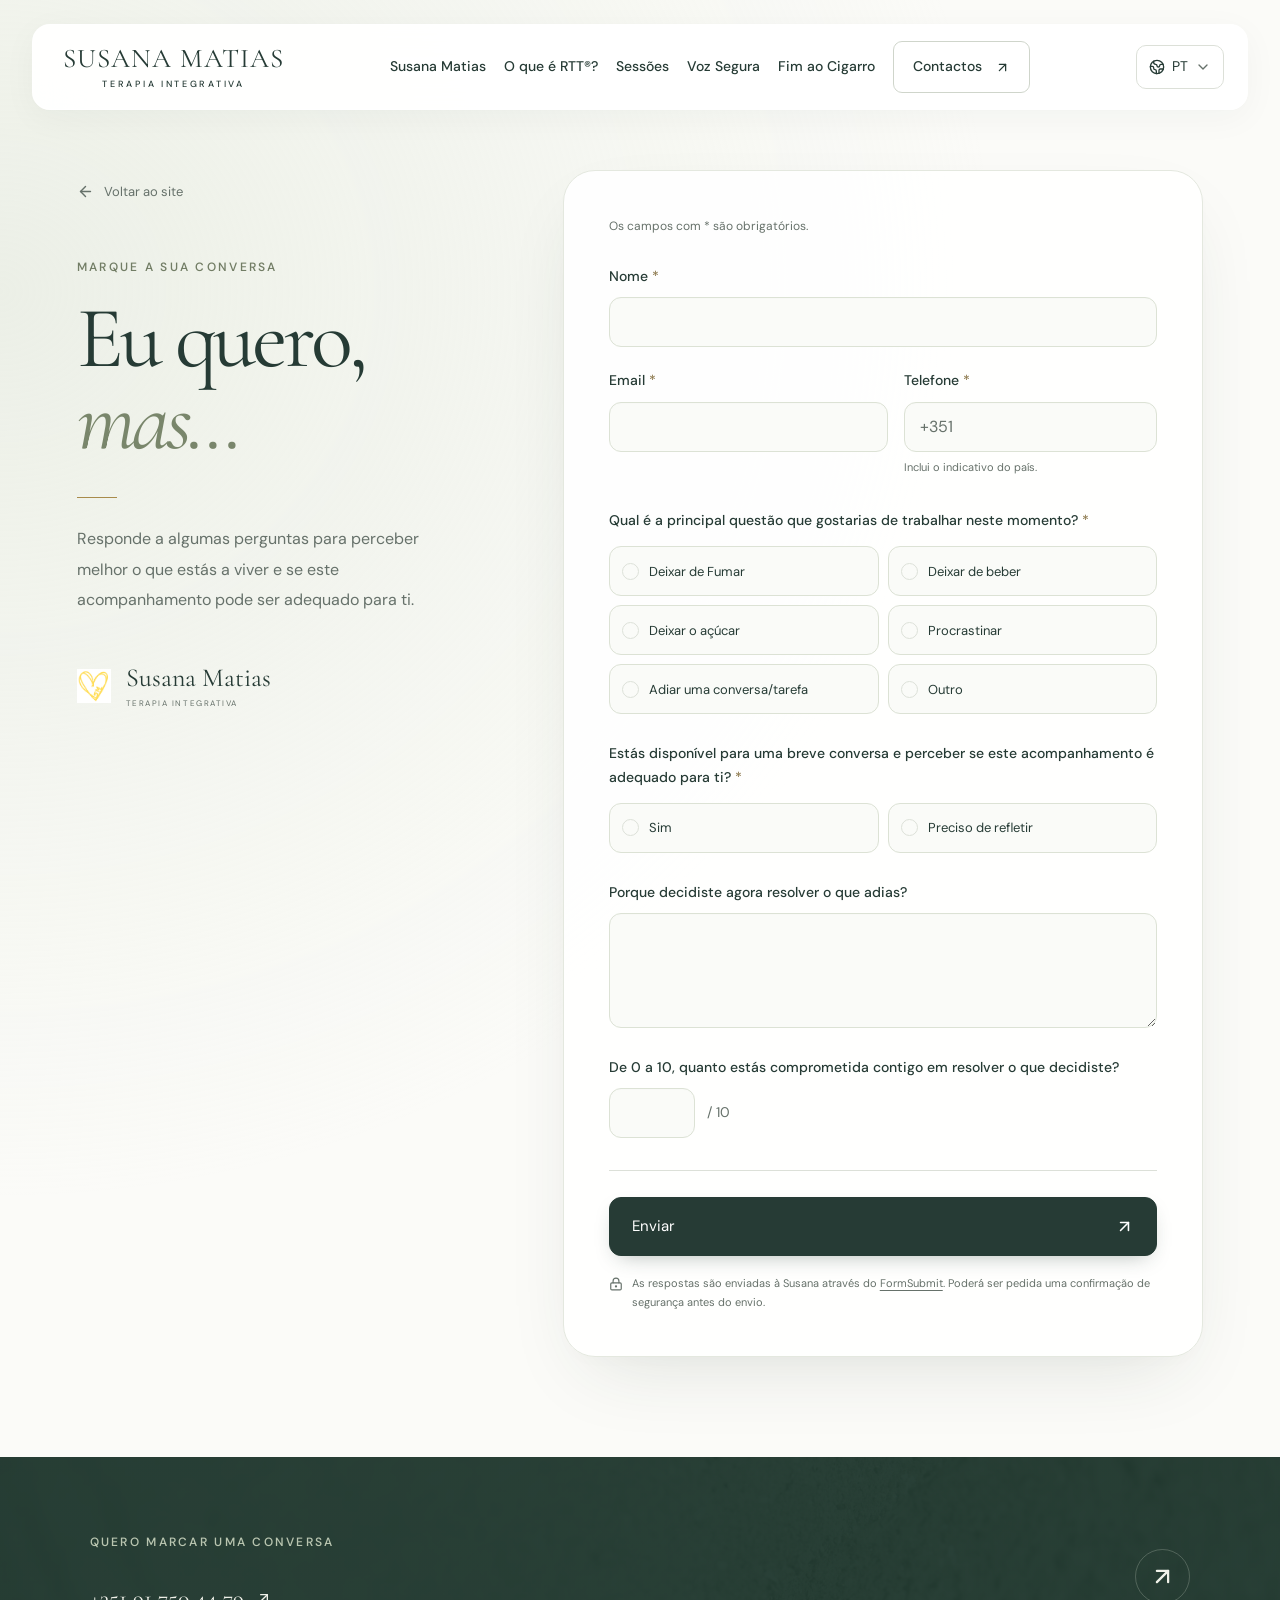
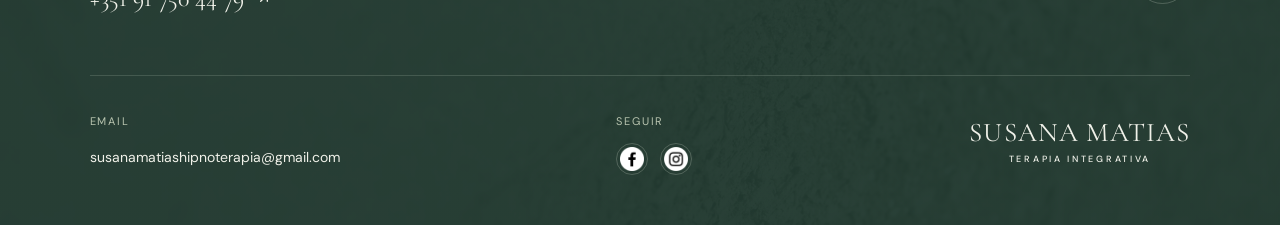
==== commit 31f76a6c: "Publish restored serif typography" ====
--- a/susanawebsite/contactos/index.html
+++ b/susanawebsite/contactos/index.html
@@ -1,2 +1,2 @@
-<!DOCTYPE html><html lang="pt-PT"><head><meta charSet="utf-8"/><meta name="viewport" content="width=device-width, initial-scale=1"/><link rel="stylesheet" href="/susanawebsite/_next/static/css/index.85KHqWiL.css" data-rsc-css-href="/susanawebsite/_next/static/css/index.85KHqWiL.css" data-precedence="vite-rsc/importer-resources"/><link rel="modulepreload" fetchPriority="low" href="/susanawebsite/_next/static/chunks/index-DGu5CGnG.js"/><script src="/susanawebsite/_next/static/chunks/rolldown-runtime-C60lm6uB.js" type="module" async=""></script><script src="/susanawebsite/_next/static/chunks/framework-D_rUT4EX.js" type="module" async=""></script><script src="/susanawebsite/_next/static/chunks/navigation-errors-By4dF-Cc.js" type="module" async=""></script><link rel="modulepreload" href="/susanawebsite/_next/static/chunks/layout-segment-context-BsChG0dc.js" crossorigin=""/><link rel="modulepreload" href="/susanawebsite/_next/static/chunks/language-CWAr-hiK.js" crossorigin=""/><link rel="modulepreload" href="/susanawebsite/_next/static/chunks/booking-form-CKiJuPSX.js" crossorigin=""/><link rel="modulepreload" href="/susanawebsite/_next/static/chunks/navigation-Bfv_K_7H.js" crossorigin=""/><link rel="modulepreload" href="/susanawebsite/_next/static/chunks/site-footer-BhAbt1fh.js" crossorigin=""/><link rel="modulepreload" href="/susanawebsite/_next/static/chunks/radio-group-DEHlvFo-.js" crossorigin=""/><link rel="modulepreload" href="/susanawebsite/_next/static/chunks/arrow-left-BaBBXFu7.js" crossorigin=""/><title>Contactos — Marque uma conversa | Susana Matias</title><meta name="description" content="Entre em contacto com Susana Matias. Responda a algumas perguntas para marcar uma conversa sobre o acompanhamento que procura."/><meta name="robots" content="index, follow"/><meta property="og:title" content="Contactos — Marque uma conversa | Susana Matias"/><meta property="og:description" content="Entre em contacto com Susana Matias. Responda a algumas perguntas para marcar uma conversa sobre o acompanhamento que procura."/><meta property="og:url" content="https://susanamatias.github.io/susanawebsite/contactos/"/><meta property="og:site_name" content="Susana Matias"/><meta property="og:type" content="website"/><meta property="og:locale" content="pt_PT"/><meta property="og:image" content="https://susanamatias.github.io/susanawebsite/images/susana-hero.webp"/><meta name="twitter:card" content="summary_large_image"/><meta name="twitter:title" content="Contactos — Marque uma conversa | Susana Matias"/><meta name="twitter:description" content="Entre em contacto com Susana Matias. Responda a algumas perguntas para marcar uma conversa sobre o acompanhamento que procura."/><meta name="twitter:image" content="https://susanamatias.github.io/susanawebsite/images/susana-hero.webp"/><link rel="icon" href="/susanawebsite/images/heart.png"/><link rel="canonical" href="https://susanamatias.github.io/susanawebsite/contactos/"/><script>Object.assign(((self[Symbol.for("vinext.navigationRuntime")]??={bootstrap:{routeManifest:null},functions:{}}).bootstrap.rsc??={rsc:[]}),{params:{},nav:{"pathname":"/contactos","searchParams":[]}})</script><link rel="modulepreload" href="/susanawebsite/_next/static/chunks/index-DGu5CGnG.js" />
-</head><body><script type="application/ld+json">{"@context":"https://schema.org","@graph":[{"@type":"Person","@id":"https://susanamatias.github.io/susanawebsite/#susana","name":"Susana Matias","url":"https://susanamatias.github.io/susanawebsite/","image":"https://susanamatias.github.io/susanawebsite/images/susana-about.webp","email":"susanamatiashipnoterapia@gmail.com","telephone":"+351917504479","sameAs":["https://www.instagram.com/susanamatias","https://www.facebook.com/share/1ghENpaHhE/?mibextid=wwXIfr"]},{"@type":"WebSite","@id":"https://susanamatias.github.io/susanawebsite/#website","url":"https://susanamatias.github.io/susanawebsite/","name":"Susana Matias","inLanguage":"pt-PT","publisher":{"@id":"https://susanamatias.github.io/susanawebsite/#susana"}}]}</script><a class="skip-link" href="#formulario">Saltar para o conteúdo</a><header class="floating-header "><a class="wordmark" aria-label="Susana Matias — início" href="/susanawebsite/"><span>SUSANA MATIAS</span><small>TERAPIA INTEGRATIVA</small></a><button class="menu-toggle" type="button" aria-label="Abrir menu" aria-expanded="false" aria-controls="main-navigation"><svg xmlns="http://www.w3.org/2000/svg" width="22" height="22" viewBox="0 0 24 24" fill="none" stroke="currentColor" stroke-width="2" stroke-linecap="round" stroke-linejoin="round" class="lucide lucide-menu" aria-hidden="true"><path d="M4 5h16"></path><path d="M4 12h16"></path><path d="M4 19h16"></path></svg></button><nav class="main-navigation " id="main-navigation" aria-label="Menu principal"><a href="/susanawebsite/#sobre-mim">Susana Matias</a><a href="/susanawebsite/#rtt">O que é RTT®?</a><a href="/susanawebsite/#sessoes">Sessões</a><a href="/susanawebsite/voz-segura/">Voz Segura</a><a href="/susanawebsite/fim-ao-cigarro/">Fim ao Cigarro</a><a class="nav-contact" href="/susanawebsite/contactos/">Contactos<!-- --> <svg xmlns="http://www.w3.org/2000/svg" width="15" height="15" viewBox="0 0 24 24" fill="none" stroke="currentColor" stroke-width="2" stroke-linecap="round" stroke-linejoin="round" class="lucide lucide-arrow-up-right" aria-hidden="true"><path d="M7 7h10v10"></path><path d="M7 17 17 7"></path></svg></a></nav><div class="header-language"><button type="button" tabindex="0" id="base-ui-_R_h6i_" role="combobox" aria-expanded="false" aria-haspopup="listbox" data-slot="select-trigger" data-size="default" aria-label="Idioma" class="flex w-fit items-center justify-between gap-1.5 rounded-lg border border-input bg-transparent py-2 pr-2 pl-2.5 text-sm whitespace-nowrap transition-colors outline-none select-none focus-visible:border-ring focus-visible:ring-3 focus-visible:ring-ring/50 disabled:cursor-not-allowed disabled:opacity-50 aria-invalid:border-destructive aria-invalid:ring-3 aria-invalid:ring-destructive/20 data-placeholder:text-muted-foreground data-[size=default]:h-8 data-[size=sm]:h-7 data-[size=sm]:rounded-[min(var(--radius-md),10px)] *:data-[slot=select-value]:line-clamp-1 *:data-[slot=select-value]:flex *:data-[slot=select-value]:items-center *:data-[slot=select-value]:gap-1.5 dark:bg-input/30 dark:hover:bg-input/50 dark:aria-invalid:border-destructive/50 dark:aria-invalid:ring-destructive/40 [&amp;_svg]:pointer-events-none [&amp;_svg]:shrink-0 [&amp;_svg:not([class*=&#x27;size-&#x27;])]:size-4 language-trigger"><svg xmlns="http://www.w3.org/2000/svg" width="16" height="16" viewBox="0 0 24 24" fill="none" stroke="currentColor" stroke-width="2" stroke-linecap="round" stroke-linejoin="round" class="lucide lucide-earth" aria-hidden="true"><path d="M21.54 15H17a2 2 0 0 0-2 2v4.54"></path><path d="M7 3.34V5a3 3 0 0 0 3 3a2 2 0 0 1 2 2c0 1.1.9 2 2 2a2 2 0 0 0 2-2c0-1.1.9-2 2-2h3.17"></path><path d="M11 21.95V18a2 2 0 0 0-2-2a2 2 0 0 1-2-2v-1a2 2 0 0 0-2-2H2.05"></path><circle cx="12" cy="12" r="10"></circle></svg><span>PT</span><svg xmlns="http://www.w3.org/2000/svg" width="24" height="24" viewBox="0 0 24 24" fill="none" stroke="currentColor" stroke-width="2" stroke-linecap="round" stroke-linejoin="round" class="lucide lucide-chevron-down pointer-events-none size-4 text-muted-foreground" aria-hidden="true"><path d="m6 9 6 6 6-6"></path>▼</svg></button><input id="base-ui-_R_h6i_-hidden-input" style="clip-path:inset(50%);overflow:hidden;white-space:nowrap;border:0;padding:0;width:1px;height:1px;margin:-1px;position:fixed;top:0;left:0" tabindex="-1" aria-hidden="true" value="pt"/></div></header><main class="booking-page" id="formulario"><div class="booking-layout"><aside class="booking-intro"><a class="booking-back" href="/susanawebsite/"><svg xmlns="http://www.w3.org/2000/svg" width="17" height="17" viewBox="0 0 24 24" fill="none" stroke="currentColor" stroke-width="2" stroke-linecap="round" stroke-linejoin="round" class="lucide lucide-arrow-left" aria-hidden="true"><path d="m12 19-7-7 7-7"></path><path d="M19 12H5"></path></svg>Voltar ao site</a><span class="eyebrow">MARQUE A SUA CONVERSA</span><h1>Eu quero,<br/><em>mas...</em></h1><span class="small-rule"></span><p>Responde a algumas perguntas para perceber melhor o que estás a viver e se este acompanhamento pode ser adequado para ti.</p><div class="booking-signature"><img src="/susanawebsite/images/heart.png" width="348" height="352" alt=""/><div><span>Susana Matias</span><small>TERAPIA INTEGRATIVA</small></div></div></aside><form class="booking-card" accept-charset="UTF-8" aria-label="Marque a sua conversa" action="https://formsubmit.co/susanamatiashipnoterapia@gmail.com" method="POST"><input type="hidden" name="_subject" value="Nova conversa — Susana Matias"/><input type="hidden" name="_template" value="table"/><input type="hidden" name="Idioma" value="Português"/><input type="text" class="booking-honey" tabindex="-1" autoComplete="off" aria-hidden="true" name="_honey"/><p class="required-note">Os campos com * são obrigatórios.</p><div class="booking-field"><label for="booking-name">Nome<!-- --> <span class="required-mark" aria-hidden="true">*</span></label><input id="booking-name" data-slot="input" autoComplete="name" required="" maxLength="120" pattern=".*\S.*" class="h-8 w-full min-w-0 rounded-lg border border-input bg-transparent px-2.5 py-1 text-base transition-colors outline-none file:inline-flex file:h-6 file:border-0 file:bg-transparent file:text-sm file:font-medium file:text-foreground placeholder:text-muted-foreground focus-visible:border-ring focus-visible:ring-3 focus-visible:ring-ring/50 disabled:pointer-events-none disabled:cursor-not-allowed disabled:bg-input/50 disabled:opacity-50 aria-invalid:border-destructive aria-invalid:ring-3 aria-invalid:ring-destructive/20 md:text-sm dark:bg-input/30 dark:disabled:bg-input/80 dark:aria-invalid:border-destructive/50 dark:aria-invalid:ring-destructive/40 booking-input" name="Nome"/></div><div class="booking-row"><div class="booking-field"><label for="booking-email">Email <span class="required-mark" aria-hidden="true">*</span></label><input id="booking-email" type="email" data-slot="input" autoComplete="email" required="" maxLength="254" class="h-8 w-full min-w-0 rounded-lg border border-input bg-transparent px-2.5 py-1 text-base transition-colors outline-none file:inline-flex file:h-6 file:border-0 file:bg-transparent file:text-sm file:font-medium file:text-foreground placeholder:text-muted-foreground focus-visible:border-ring focus-visible:ring-3 focus-visible:ring-ring/50 disabled:pointer-events-none disabled:cursor-not-allowed disabled:bg-input/50 disabled:opacity-50 aria-invalid:border-destructive aria-invalid:ring-3 aria-invalid:ring-destructive/20 md:text-sm dark:bg-input/30 dark:disabled:bg-input/80 dark:aria-invalid:border-destructive/50 dark:aria-invalid:ring-destructive/40 booking-input" name="email"/></div><div class="booking-field"><label for="booking-phone">Telefone<!-- --> <span class="required-mark" aria-hidden="true">*</span></label><input id="booking-phone" type="tel" data-slot="input" autoComplete="tel" placeholder="+351" required="" minLength="7" maxLength="30" pattern="\+?[0-9][0-9\s.\(\)\-]{5,27}[0-9]" aria-describedby="phone-hint" class="h-8 w-full min-w-0 rounded-lg border border-input bg-transparent px-2.5 py-1 text-base transition-colors outline-none file:inline-flex file:h-6 file:border-0 file:bg-transparent file:text-sm file:font-medium file:text-foreground placeholder:text-muted-foreground focus-visible:border-ring focus-visible:ring-3 focus-visible:ring-ring/50 disabled:pointer-events-none disabled:cursor-not-allowed disabled:bg-input/50 disabled:opacity-50 aria-invalid:border-destructive aria-invalid:ring-3 aria-invalid:ring-destructive/20 md:text-sm dark:bg-input/30 dark:disabled:bg-input/80 dark:aria-invalid:border-destructive/50 dark:aria-invalid:ring-destructive/40 booking-input" name="Telefone"/><span class="field-hint" id="phone-hint">Inclui o indicativo do país.</span></div></div><fieldset class="booking-field booking-question"><legend id="topic-label">Qual é a principal questão que gostarias de trabalhar neste momento?<!-- --> <span class="required-mark" aria-hidden="true">*</span></legend><div data-required="" role="radiogroup" aria-required="true" aria-labelledby="topic-label" data-slot="radio-group" aria-invalid="false" class="grid gap-2 w-full booking-choices"><label class="booking-choice" for="topic-0"><span data-required="" data-unchecked="" role="radio" tabindex="-1" aria-checked="false" id="base-ui-_R_jkpmi_" data-slot="radio-group-item" class="border-input dark:bg-input/30 data-checked:bg-primary data-checked:text-primary-foreground dark:data-checked:bg-primary data-checked:border-primary aria-invalid:aria-checked:border-primary aria-invalid:border-destructive focus-visible:border-ring focus-visible:ring-ring/50 aria-invalid:ring-destructive/20 dark:aria-invalid:ring-destructive/40 dark:aria-invalid:border-destructive/50 flex size-4 rounded-full focus-visible:ring-3 aria-invalid:ring-3 group-has-[:focus-visible]/field-label:ring-0 group-has-[:focus-visible]/field-label:not-data-checked:border-input group-has-[:focus-visible]/field-label:data-checked:border-primary group/radio-group-item peer relative aspect-square shrink-0 border outline-none after:absolute after:-inset-x-3 after:-inset-y-2 disabled:cursor-not-allowed disabled:opacity-50"></span><input type="radio" id="topic-0" tabindex="-1" style="clip-path:inset(50%);overflow:hidden;white-space:nowrap;border:0;padding:0;width:1px;height:1px;margin:-1px;position:absolute" aria-hidden="true" required="" name="Qual é a principal questão que gostarias de trabalhar neste momento?" value="Deixar de Fumar"/><span>Deixar de Fumar</span></label><label class="booking-choice" for="topic-1"><span data-required="" data-unchecked="" role="radio" tabindex="-1" aria-checked="false" id="base-ui-_R_lkpmi_" data-slot="radio-group-item" class="border-input dark:bg-input/30 data-checked:bg-primary data-checked:text-primary-foreground dark:data-checked:bg-primary data-checked:border-primary aria-invalid:aria-checked:border-primary aria-invalid:border-destructive focus-visible:border-ring focus-visible:ring-ring/50 aria-invalid:ring-destructive/20 dark:aria-invalid:ring-destructive/40 dark:aria-invalid:border-destructive/50 flex size-4 rounded-full focus-visible:ring-3 aria-invalid:ring-3 group-has-[:focus-visible]/field-label:ring-0 group-has-[:focus-visible]/field-label:not-data-checked:border-input group-has-[:focus-visible]/field-label:data-checked:border-primary group/radio-group-item peer relative aspect-square shrink-0 border outline-none after:absolute after:-inset-x-3 after:-inset-y-2 disabled:cursor-not-allowed disabled:opacity-50"></span><input type="radio" id="topic-1" tabindex="-1" style="clip-path:inset(50%);overflow:hidden;white-space:nowrap;border:0;padding:0;width:1px;height:1px;margin:-1px;position:absolute" aria-hidden="true" required="" name="Qual é a principal questão que gostarias de trabalhar neste momento?" value="Deixar de beber"/><span>Deixar de beber</span></label><label class="booking-choice" for="topic-2"><span data-required="" data-unchecked="" role="radio" tabindex="-1" aria-checked="false" id="base-ui-_R_nkpmi_" data-slot="radio-group-item" class="border-input dark:bg-input/30 data-checked:bg-primary data-checked:text-primary-foreground dark:data-checked:bg-primary data-checked:border-primary aria-invalid:aria-checked:border-primary aria-invalid:border-destructive focus-visible:border-ring focus-visible:ring-ring/50 aria-invalid:ring-destructive/20 dark:aria-invalid:ring-destructive/40 dark:aria-invalid:border-destructive/50 flex size-4 rounded-full focus-visible:ring-3 aria-invalid:ring-3 group-has-[:focus-visible]/field-label:ring-0 group-has-[:focus-visible]/field-label:not-data-checked:border-input group-has-[:focus-visible]/field-label:data-checked:border-primary group/radio-group-item peer relative aspect-square shrink-0 border outline-none after:absolute after:-inset-x-3 after:-inset-y-2 disabled:cursor-not-allowed disabled:opacity-50"></span><input type="radio" id="topic-2" tabindex="-1" style="clip-path:inset(50%);overflow:hidden;white-space:nowrap;border:0;padding:0;width:1px;height:1px;margin:-1px;position:absolute" aria-hidden="true" required="" name="Qual é a principal questão que gostarias de trabalhar neste momento?" value="Deixar o açúcar"/><span>Deixar o açúcar</span></label><label class="booking-choice" for="topic-3"><span data-required="" data-unchecked="" role="radio" tabindex="-1" aria-checked="false" id="base-ui-_R_pkpmi_" data-slot="radio-group-item" class="border-input dark:bg-input/30 data-checked:bg-primary data-checked:text-primary-foreground dark:data-checked:bg-primary data-checked:border-primary aria-invalid:aria-checked:border-primary aria-invalid:border-destructive focus-visible:border-ring focus-visible:ring-ring/50 aria-invalid:ring-destructive/20 dark:aria-invalid:ring-destructive/40 dark:aria-invalid:border-destructive/50 flex size-4 rounded-full focus-visible:ring-3 aria-invalid:ring-3 group-has-[:focus-visible]/field-label:ring-0 group-has-[:focus-visible]/field-label:not-data-checked:border-input group-has-[:focus-visible]/field-label:data-checked:border-primary group/radio-group-item peer relative aspect-square shrink-0 border outline-none after:absolute after:-inset-x-3 after:-inset-y-2 disabled:cursor-not-allowed disabled:opacity-50"></span><input type="radio" id="topic-3" tabindex="-1" style="clip-path:inset(50%);overflow:hidden;white-space:nowrap;border:0;padding:0;width:1px;height:1px;margin:-1px;position:absolute" aria-hidden="true" required="" name="Qual é a principal questão que gostarias de trabalhar neste momento?" value="Procrastinar"/><span>Procrastinar</span></label><label class="booking-choice" for="topic-4"><span data-required="" data-unchecked="" role="radio" tabindex="-1" aria-checked="false" id="base-ui-_R_rkpmi_" data-slot="radio-group-item" class="border-input dark:bg-input/30 data-checked:bg-primary data-checked:text-primary-foreground dark:data-checked:bg-primary data-checked:border-primary aria-invalid:aria-checked:border-primary aria-invalid:border-destructive focus-visible:border-ring focus-visible:ring-ring/50 aria-invalid:ring-destructive/20 dark:aria-invalid:ring-destructive/40 dark:aria-invalid:border-destructive/50 flex size-4 rounded-full focus-visible:ring-3 aria-invalid:ring-3 group-has-[:focus-visible]/field-label:ring-0 group-has-[:focus-visible]/field-label:not-data-checked:border-input group-has-[:focus-visible]/field-label:data-checked:border-primary group/radio-group-item peer relative aspect-square shrink-0 border outline-none after:absolute after:-inset-x-3 after:-inset-y-2 disabled:cursor-not-allowed disabled:opacity-50"></span><input type="radio" id="topic-4" tabindex="-1" style="clip-path:inset(50%);overflow:hidden;white-space:nowrap;border:0;padding:0;width:1px;height:1px;margin:-1px;position:absolute" aria-hidden="true" required="" name="Qual é a principal questão que gostarias de trabalhar neste momento?" value="Adiar uma conversa/tarefa"/><span>Adiar uma conversa/tarefa</span></label><label class="booking-choice" for="topic-5"><span data-required="" data-unchecked="" role="radio" tabindex="-1" aria-checked="false" id="base-ui-_R_tkpmi_" data-slot="radio-group-item" class="border-input dark:bg-input/30 data-checked:bg-primary data-checked:text-primary-foreground dark:data-checked:bg-primary data-checked:border-primary aria-invalid:aria-checked:border-primary aria-invalid:border-destructive focus-visible:border-ring focus-visible:ring-ring/50 aria-invalid:ring-destructive/20 dark:aria-invalid:ring-destructive/40 dark:aria-invalid:border-destructive/50 flex size-4 rounded-full focus-visible:ring-3 aria-invalid:ring-3 group-has-[:focus-visible]/field-label:ring-0 group-has-[:focus-visible]/field-label:not-data-checked:border-input group-has-[:focus-visible]/field-label:data-checked:border-primary group/radio-group-item peer relative aspect-square shrink-0 border outline-none after:absolute after:-inset-x-3 after:-inset-y-2 disabled:cursor-not-allowed disabled:opacity-50"></span><input type="radio" id="topic-5" tabindex="-1" style="clip-path:inset(50%);overflow:hidden;white-space:nowrap;border:0;padding:0;width:1px;height:1px;margin:-1px;position:absolute" aria-hidden="true" required="" name="Qual é a principal questão que gostarias de trabalhar neste momento?" value="Outro"/><span>Outro</span></label></div></fieldset><fieldset class="booking-field booking-question"><legend id="availability-label">Estás disponível para uma breve conversa e perceber se este acompanhamento é adequado para ti?<!-- --> <span class="required-mark" aria-hidden="true">*</span></legend><div data-required="" role="radiogroup" aria-required="true" aria-labelledby="availability-label" data-slot="radio-group" aria-invalid="false" class="grid gap-2 w-full booking-choices"><label class="booking-choice" for="availability-0"><span data-required="" data-unchecked="" role="radio" tabindex="-1" aria-checked="false" id="base-ui-_R_bl9mi_" data-slot="radio-group-item" class="border-input dark:bg-input/30 data-checked:bg-primary data-checked:text-primary-foreground dark:data-checked:bg-primary data-checked:border-primary aria-invalid:aria-checked:border-primary aria-invalid:border-destructive focus-visible:border-ring focus-visible:ring-ring/50 aria-invalid:ring-destructive/20 dark:aria-invalid:ring-destructive/40 dark:aria-invalid:border-destructive/50 flex size-4 rounded-full focus-visible:ring-3 aria-invalid:ring-3 group-has-[:focus-visible]/field-label:ring-0 group-has-[:focus-visible]/field-label:not-data-checked:border-input group-has-[:focus-visible]/field-label:data-checked:border-primary group/radio-group-item peer relative aspect-square shrink-0 border outline-none after:absolute after:-inset-x-3 after:-inset-y-2 disabled:cursor-not-allowed disabled:opacity-50"></span><input type="radio" id="availability-0" tabindex="-1" style="clip-path:inset(50%);overflow:hidden;white-space:nowrap;border:0;padding:0;width:1px;height:1px;margin:-1px;position:absolute" aria-hidden="true" required="" name="Estás disponível para uma breve conversa e perceber se este acompanhamento é adequado para ti?" value="Sim"/><span>Sim</span></label><label class="booking-choice" for="availability-1"><span data-required="" data-unchecked="" role="radio" tabindex="-1" aria-checked="false" id="base-ui-_R_dl9mi_" data-slot="radio-group-item" class="border-input dark:bg-input/30 data-checked:bg-primary data-checked:text-primary-foreground dark:data-checked:bg-primary data-checked:border-primary aria-invalid:aria-checked:border-primary aria-invalid:border-destructive focus-visible:border-ring focus-visible:ring-ring/50 aria-invalid:ring-destructive/20 dark:aria-invalid:ring-destructive/40 dark:aria-invalid:border-destructive/50 flex size-4 rounded-full focus-visible:ring-3 aria-invalid:ring-3 group-has-[:focus-visible]/field-label:ring-0 group-has-[:focus-visible]/field-label:not-data-checked:border-input group-has-[:focus-visible]/field-label:data-checked:border-primary group/radio-group-item peer relative aspect-square shrink-0 border outline-none after:absolute after:-inset-x-3 after:-inset-y-2 disabled:cursor-not-allowed disabled:opacity-50"></span><input type="radio" id="availability-1" tabindex="-1" style="clip-path:inset(50%);overflow:hidden;white-space:nowrap;border:0;padding:0;width:1px;height:1px;margin:-1px;position:absolute" aria-hidden="true" required="" name="Estás disponível para uma breve conversa e perceber se este acompanhamento é adequado para ti?" value="Preciso de refletir"/><span>Preciso de refletir</span></label></div></fieldset><div class="booking-field booking-question"><label for="booking-motivation">Porque decidiste agora resolver o que adias?</label><textarea data-slot="textarea" class="flex field-sizing-content min-h-16 w-full rounded-lg border border-input bg-transparent px-2.5 py-2 text-base transition-colors outline-none placeholder:text-muted-foreground focus-visible:border-ring focus-visible:ring-3 focus-visible:ring-ring/50 disabled:cursor-not-allowed disabled:bg-input/50 disabled:opacity-50 aria-invalid:border-destructive aria-invalid:ring-3 aria-invalid:ring-destructive/20 md:text-sm dark:bg-input/30 dark:disabled:bg-input/80 dark:aria-invalid:border-destructive/50 dark:aria-invalid:ring-destructive/40 booking-input booking-textarea" id="booking-motivation" name="Porque decidiste agora resolver o que adias?" rows="4" maxLength="4000"></textarea></div><div class="booking-field booking-question"><label for="booking-commitment">De 0 a 10, quanto estás comprometida contigo em resolver o que decidiste?</label><div class="commitment-control"><input id="booking-commitment" type="number" data-slot="input" min="0" max="10" step="1" class="h-8 w-full min-w-0 rounded-lg border border-input bg-transparent px-2.5 py-1 text-base transition-colors outline-none file:inline-flex file:h-6 file:border-0 file:bg-transparent file:text-sm file:font-medium file:text-foreground placeholder:text-muted-foreground focus-visible:border-ring focus-visible:ring-3 focus-visible:ring-ring/50 disabled:pointer-events-none disabled:cursor-not-allowed disabled:bg-input/50 disabled:opacity-50 aria-invalid:border-destructive aria-invalid:ring-3 aria-invalid:ring-destructive/20 md:text-sm dark:bg-input/30 dark:disabled:bg-input/80 dark:aria-invalid:border-destructive/50 dark:aria-invalid:ring-destructive/40 booking-input" name="Compromisso (0 a 10)"/><span aria-hidden="true">/ 10</span></div></div><div class="booking-submit-area"><button class="solid-button booking-submit" type="submit">Enviar<svg xmlns="http://www.w3.org/2000/svg" width="19" height="19" viewBox="0 0 24 24" fill="none" stroke="currentColor" stroke-width="2" stroke-linecap="round" stroke-linejoin="round" class="lucide lucide-arrow-up-right" aria-hidden="true"><path d="M7 7h10v10"></path><path d="M7 17 17 7"></path></svg></button><p class="booking-delivery-note"><svg xmlns="http://www.w3.org/2000/svg" width="14" height="14" viewBox="0 0 24 24" fill="none" stroke="currentColor" stroke-width="2" stroke-linecap="round" stroke-linejoin="round" class="lucide lucide-lock-keyhole" aria-hidden="true"><circle cx="12" cy="16" r="1"></circle><rect x="3" y="10" width="18" height="12" rx="2"></rect><path d="M7 10V7a5 5 0 0 1 10 0v3"></path></svg><span>As respostas são enviadas à Susana através do<!-- --> <a href="https://formsubmit.co/privacy.pdf" target="_blank" rel="noreferrer">FormSubmit</a>.<!-- --> <!-- -->Poderá ser pedida uma confirmação de segurança antes do envio.</span></p></div></form></div></main><footer class="section contact" id="contatos"><div class="contact-top"><div><span class="eyebrow">QUERO MARCAR UMA CONVERSA</span><a class="contact-phone" href="https://wa.me/351917504479" target="_blank" rel="noopener noreferrer" aria-label="WhatsApp: +351 91 750 44 79" title="WhatsApp">+351 91 750 44 79 <svg xmlns="http://www.w3.org/2000/svg" width="24" height="24" viewBox="0 0 24 24" fill="none" stroke="currentColor" stroke-width="2" stroke-linecap="round" stroke-linejoin="round" class="lucide lucide-arrow-up-right" aria-hidden="true"><path d="M7 7h10v10"></path><path d="M7 17 17 7"></path></svg></a></div><a class="back-top" href="#formulario" aria-label="Voltar ao início"><svg xmlns="http://www.w3.org/2000/svg" width="27" height="27" viewBox="0 0 24 24" fill="none" stroke="currentColor" stroke-width="2" stroke-linecap="round" stroke-linejoin="round" class="lucide lucide-arrow-up-right" aria-hidden="true"><path d="M7 7h10v10"></path><path d="M7 17 17 7"></path></svg></a></div><div class="contact-bottom"><div><h2>EMAIL</h2><a class="contact-email" href="mailto:susanamatiashipnoterapia@gmail.com">susanamatiashipnoterapia@gmail.com</a></div><div><h2>SEGUIR</h2><div class="social-links" aria-label="Redes sociais"><a href="https://www.facebook.com/share/1ghENpaHhE/?mibextid=wwXIfr" aria-label="Facebook"><img src="/susanawebsite/images/facebook.png" alt="" width="24" height="24" loading="lazy"/></a><a href="https://www.instagram.com/susanamatias" aria-label="Instagram"><img src="/susanawebsite/images/instagram.png" alt="" width="24" height="24" loading="lazy"/></a></div></div><a class="wordmark footer-wordmark" href="/susanawebsite/"><span>SUSANA MATIAS</span><small>TERAPIA INTEGRATIVA</small></a></div></footer><script type="module" src="/susanawebsite/_next/static/chunks/index-DGu5CGnG.js" id="_R_" async=""></script><script>((self[Symbol.for("vinext.navigationRuntime")]??={bootstrap:{routeManifest:null},functions:{}}).bootstrap.rsc??={rsc:[]}).rsc.push("0:{\"page:/contactos\":\"$L1\",\"layout:/\":\"$L2\",\"route:/contactos\":\"$L3\",\"__route\":\"route:/contactos\",\"__interceptionContext\":null,\"__layoutIds\":[\"layout:/\"],\"__rootLayout\":\"/\",\"__bfcacheSegmentIdentities\":{\"layout:/\":\"[\\\"layout\\\",\\\"layout:/\\\",\\\"root-boundary:/\\\",\\\"\\\"]\",\"page:/contactos\":\"[\\\"page\\\",\\\"page:/contactos\\\",\\\"root-boundary:/\\\",\\\"[\\\\\\\"contactos\\\\\\\"]\\\"]\"},\"__srcPage\":[\"contactos\",\"page\"],\"__layoutFlags\":{\"layout:/\":\"s\"},\"__artifactCompatibility\":{\"schemaVersion\":1,\"graphVersion\":\"app-route-graph:88419dff92d06265\",\"deploymentVersion\":\"fdfb7772-4e53-4b1d-9834-c79d2ef2429a\",\"appElementsSchemaVersion\":1,\"rscPayloadSchemaVersion\":1,\"rootBoundaryId\":\"/\",\"renderEpoch\":null}}\n")</script><script>((self[Symbol.for("vinext.navigationRuntime")]??={bootstrap:{routeManifest:null},functions:{}}).bootstrap.rsc??={rsc:[]}).rsc.push("4:I[\"544a703b9824\",[],\"LanguageProvider\",1]\n")</script><script>((self[Symbol.for("vinext.navigationRuntime")]??={bootstrap:{routeManifest:null},functions:{}}).bootstrap.rsc??={rsc:[]}).rsc.push("5:I[\"3bb4c73cb361\",[],\"Children\",1]\n")</script><script>((self[Symbol.for("vinext.navigationRuntime")]??={bootstrap:{routeManifest:null},functions:{}}).bootstrap.rsc??={rsc:[]}).rsc.push("6:I[\"0bef8629d058\",[],\"GlobalErrorBoundary\",1]\n")</script><script>((self[Symbol.for("vinext.navigationRuntime")]??={bootstrap:{routeManifest:null},functions:{}}).bootstrap.rsc??={rsc:[]}).rsc.push("7:I[\"a7f3f1d63985\",[],\"default\",1]\n")</script><script>((self[Symbol.for("vinext.navigationRuntime")]??={bootstrap:{routeManifest:null},functions:{}}).bootstrap.rsc??={rsc:[]}).rsc.push("8:I[\"0bef8629d058\",[],\"ErrorBoundary\",1]\n")</script><script>((self[Symbol.for("vinext.navigationRuntime")]??={bootstrap:{routeManifest:null},functions:{}}).bootstrap.rsc??={rsc:[]}).rsc.push("9:I[\"bcc88b3729e4\",[],\"LayoutSegmentProvider\",1]\n")</script><script>((self[Symbol.for("vinext.navigationRuntime")]??={bootstrap:{routeManifest:null},functions:{}}).bootstrap.rsc??={rsc:[]}).rsc.push("a:I[\"3bb4c73cb361\",[],\"Slot\",1]\n")</script><script>((self[Symbol.for("vinext.navigationRuntime")]??={bootstrap:{routeManifest:null},functions:{}}).bootstrap.rsc??={rsc:[]}).rsc.push("b:I[\"0bef8629d058\",[],\"NotFoundBoundary\",1]\n")</script><script>((self[Symbol.for("vinext.navigationRuntime")]??={bootstrap:{routeManifest:null},functions:{}}).bootstrap.rsc??={rsc:[]}).rsc.push("c:I[\"fdec6512cad3\",[],\"AppRouterScrollTarget\",1]\n")</script><script>((self[Symbol.for("vinext.navigationRuntime")]??={bootstrap:{routeManifest:null},functions:{}}).bootstrap.rsc??={rsc:[]}).rsc.push("d:I[\"0bef8629d058\",[],\"RedirectBoundary\",1]\n")</script><script>((self[Symbol.for("vinext.navigationRuntime")]??={bootstrap:{routeManifest:null},functions:{}}).bootstrap.rsc??={rsc:[]}).rsc.push(":HL[\"/susanawebsite/_next/static/css/index.85KHqWiL.css\",\"style\"     ]\n")</script><script>((self[Symbol.for("vinext.navigationRuntime")]??={bootstrap:{routeManifest:null},functions:{}}).bootstrap.rsc??={rsc:[]}).rsc.push("2:[[[\"$\",\"link\",\"css:/susanawebsite/_next/static/css/index.85KHqWiL.css\",{\"rel\":\"stylesheet\",\"precedence\":\"vite-rsc/importer-resources\",\"href\":\"/susanawebsite/_next/static/css/index.85KHqWiL.css\",\"data-rsc-css-href\":\"/susanawebsite/_next/static/css/index.85KHqWiL.css\"}],\"$undefined\"],[\"$\",\"html\",null,{\"lang\":\"pt-PT\",\"children\":[\"$\",\"body\",null,{\"children\":[[\"$\",\"script\",null,{\"type\":\"application/ld+json\",\"dangerouslySetInnerHTML\":{\"__html\":\"{\\\"@context\\\":\\\"https://schema.org\\\",\\\"@graph\\\":[{\\\"@type\\\":\\\"Person\\\",\\\"@id\\\":\\\"https://susanamatias.github.io/susanawebsite/#susana\\\",\\\"name\\\":\\\"Susana Matias\\\",\\\"url\\\":\\\"https://susanamatias.github.io/susanawebsite/\\\",\\\"image\\\":\\\"https://susanamatias.github.io/susanawebsite/images/susana-about.webp\\\",\\\"email\\\":\\\"susanamatiashipnoterapia@gmail.com\\\",\\\"telephone\\\":\\\"+351917504479\\\",\\\"sameAs\\\":[\\\"https://www.instagram.com/susanamatias\\\",\\\"https://www.facebook.com/share/1ghENpaHhE/?mibextid=wwXIfr\\\"]},{\\\"@type\\\":\\\"WebSite\\\",\\\"@id\\\":\\\"https://susanamatias.github.io/susanawebsite/#website\\\",\\\"url\\\":\\\"https://susanamatias.github.io/susanawebsite/\\\",\\\"name\\\":\\\"Susana Matias\\\",\\\"inLanguage\\\":\\\"pt-PT\\\",\\\"publisher\\\":{\\\"@id\\\":\\\"https://susanamatias.github.io/susanawebsite/#susana\\\"}}]}\"}}],[\"$\",\"$L4\",null,{\"initialLanguage\":\"pt\",\"children\":[\"$\",\"$L5\",null,{}]}]]}]}]]\n")</script><script>((self[Symbol.for("vinext.navigationRuntime")]??={bootstrap:{routeManifest:null},functions:{}}).bootstrap.rsc??={rsc:[]}).rsc.push("3:[[[\"$\",\"meta\",null,{\"charSet\":\"utf-8\"}],[[\"$\",\"title\",\"0\",{\"children\":\"Contactos — Marque uma conversa | Susana Matias\"}],[\"$\",\"meta\",\"1\",{\"name\":\"description\",\"content\":\"Entre em contacto com Susana Matias. Responda a algumas perguntas para marcar uma conversa sobre o acompanhamento que procura.\"}],[\"$\",\"meta\",\"2\",{\"name\":\"robots\",\"content\":\"index, follow\"}],[\"$\",\"meta\",\"3\",{\"property\":\"og:title\",\"content\":\"Contactos — Marque uma conversa | Susana Matias\"}],[\"$\",\"meta\",\"4\",{\"property\":\"og:description\",\"content\":\"Entre em contacto com Susana Matias. Responda a algumas perguntas para marcar uma conversa sobre o acompanhamento que procura.\"}],[\"$\",\"meta\",\"5\",{\"property\":\"og:url\",\"content\":\"https://susanamatias.github.io/susanawebsite/contactos/\"}],[\"$\",\"meta\",\"6\",{\"property\":\"og:site_name\",\"content\":\"Susana Matias\"}],[\"$\",\"meta\",\"7\",{\"property\":\"og:type\",\"content\":\"website\"}],[\"$\",\"meta\",\"8\",{\"property\":\"og:locale\",\"content\":\"pt_PT\"}],[\"$\",\"meta\",\"9\",{\"property\":\"og:image\",\"content\":\"https://susanamatias.github.io/susanawebsite/images/susana-hero.webp\"}],[\"$\",\"meta\",\"10\",{\"name\":\"twitter:card\",\"content\":\"summary_large_image\"}],[\"$\",\"meta\",\"11\",{\"name\":\"twitter:title\",\"content\":\"Contactos — Marque uma conversa | Susana Matias\"}],[\"$\",\"meta\",\"12\",{\"name\":\"twitter:description\",\"content\":\"Entre em contacto com Susana Matias. Responda a algumas perguntas para marcar uma conversa sobre o acompanhamento que procura.\"}],[\"$\",\"meta\",\"13\",{\"name\":\"twitter:image\",\"content\":\"https://susanamatias.github.io/susanawebsite/images/susana-hero.webp\"}],[\"$\",\"link\",\"14\",{\"data-vinext-streamed-icon\":\"$undefined\",\"rel\":\"icon\",\"href\":\"/susanawebsite/images/heart.png\",\"type\":\"$undefined\",\"sizes\":\"$undefined\",\"color\":\"$undefined\",\"media\":\"$undefined\",\"fetchPriority\":\"$undefined\"}],[\"$\",\"link\",\"15\",{\"rel\":\"canonical\",\"href\":\"https://susanamatias.github.io/susanawebsite/contactos/\"}]],[[\"$\",\"meta\",\"0\",{\"name\":\"viewport\",\"content\":\"width=device-width, initial-scale=1\"}]]],[\"$\",\"$L6\",null,{\"fallback\":\"$7\",\"children\":[\"$\",\"$L8\",null,{\"fallback\":\"$7\",\"children\":[\"$\",\"$L9\",null,{\"providerId\":\"layout:/\",\"segmentMap\":{\"children\":[\"contactos\"]},\"children\":[\"$\",\"$La\",null,{\"id\":\"layout:/\",\"parallelSlots\":\"$undefined\",\"children\":[\"$\",\"$Lb\",null,{\"resetKey\":\"contactos\",\"fallback\":[[\"$\",\"title\",null,{\"children\":\"404: This page could not be found.\"}],[\"$\",\"div\",null,{\"style\":{\"fontFamily\":\"system-ui,\\\"Segoe UI\\\",Roboto,Helvetica,Arial,sans-serif,\\\"Apple Color Emoji\\\",\\\"Segoe UI Emoji\\\"\",\"height\":\"100vh\",\"textAlign\":\"center\",\"display\":\"flex\",\"flexDirection\":\"column\",\"alignItems\":\"center\",\"justifyContent\":\"center\"},\"children\":[\"$\",\"div\",null,{\"children\":[[\"$\",\"style\",null,{\"dangerouslySetInnerHTML\":{\"__html\":\"body{color:#000;background:#fff;margin:0}.next-error-h1{border-right:1px solid rgba(0,0,0,.3)}@media (prefers-color-scheme:dark){body{color:#fff;background:#000}.next-error-h1{border-right:1px solid rgba(255,255,255,.3)}}\"}}],[\"$\",\"h1\",null,{\"className\":\"next-error-h1\",\"style\":{\"display\":\"inline-block\",\"margin\":\"0 20px 0 0\",\"padding\":\"0 23px 0 0\",\"fontSize\":24,\"fontWeight\":500,\"verticalAlign\":\"top\",\"lineHeight\":\"49px\"},\"children\":404}],[\"$\",\"div\",null,{\"style\":{\"display\":\"inline-block\"},\"children\":[\"$\",\"h2\",null,{\"style\":{\"fontSize\":14,\"fontWeight\":400,\"lineHeight\":\"49px\",\"margin\":0},\"children\":\"This page could not be found.\"}]}]]}]}]],\"children\":[\"$\",\"$Lc\",null,{\"children\":[\"$\",\"$Ld\",null,{\"children\":[[\"$\",\"$L9\",null,{\"providerId\":\"page:/contactos\",\"segmentMap\":{\"children\":[\"__PAGE__\"]},\"children\":[\"$\",\"$La\",null,{\"id\":\"page:/contactos\"}]}],null]}]}]}]}]}]}]}],null,null]\n")</script><script>((self[Symbol.for("vinext.navigationRuntime")]??={bootstrap:{routeManifest:null},functions:{}}).bootstrap.rsc??={rsc:[]}).rsc.push("e:I[\"c7702bfbb9dc\",[],\"default\",1]\n")</script><script>((self[Symbol.for("vinext.navigationRuntime")]??={bootstrap:{routeManifest:null},functions:{}}).bootstrap.rsc??={rsc:[]}).rsc.push("1:[\"$\",\"$Le\",null,{}]\n")</script><script>Object.assign(((self[Symbol.for("vinext.navigationRuntime")]??={bootstrap:{routeManifest:null},functions:{}}).bootstrap.rsc??={rsc:[]}),{"initialCacheKind":"static"});((self[Symbol.for("vinext.navigationRuntime")]??={bootstrap:{routeManifest:null},functions:{}}).bootstrap.rsc??={rsc:[]}).done=true</script></body></html>+<!DOCTYPE html><html lang="pt-PT"><head><meta charSet="utf-8"/><meta name="viewport" content="width=device-width, initial-scale=1"/><link rel="stylesheet" href="/susanawebsite/_next/static/css/index.hbXxlwR3.css" data-rsc-css-href="/susanawebsite/_next/static/css/index.hbXxlwR3.css" data-precedence="vite-rsc/importer-resources"/><link rel="modulepreload" fetchPriority="low" href="/susanawebsite/_next/static/chunks/index-CaiFRCT-.js"/><script src="/susanawebsite/_next/static/chunks/rolldown-runtime-C60lm6uB.js" type="module" async=""></script><script src="/susanawebsite/_next/static/chunks/framework-D_rUT4EX.js" type="module" async=""></script><script src="/susanawebsite/_next/static/chunks/navigation-errors-By4dF-Cc.js" type="module" async=""></script><link rel="modulepreload" href="/susanawebsite/_next/static/chunks/layout-segment-context-Drc49N2z.js" crossorigin=""/><link rel="modulepreload" href="/susanawebsite/_next/static/chunks/language-DUkJRK5J.js" crossorigin=""/><link rel="modulepreload" href="/susanawebsite/_next/static/chunks/booking-form-BWcVqaHj.js" crossorigin=""/><link rel="modulepreload" href="/susanawebsite/_next/static/chunks/navigation-Co_4nIP5.js" crossorigin=""/><link rel="modulepreload" href="/susanawebsite/_next/static/chunks/site-footer-CIwty8xu.js" crossorigin=""/><link rel="modulepreload" href="/susanawebsite/_next/static/chunks/radio-group-DIbcsUhW.js" crossorigin=""/><link rel="modulepreload" href="/susanawebsite/_next/static/chunks/arrow-left-DHxVEFeI.js" crossorigin=""/><title>Contactos — Marque uma conversa | Susana Matias</title><meta name="description" content="Entre em contacto com Susana Matias. Responda a algumas perguntas para marcar uma conversa sobre o acompanhamento que procura."/><meta name="robots" content="index, follow"/><meta property="og:title" content="Contactos — Marque uma conversa | Susana Matias"/><meta property="og:description" content="Entre em contacto com Susana Matias. Responda a algumas perguntas para marcar uma conversa sobre o acompanhamento que procura."/><meta property="og:url" content="https://susanamatias.github.io/susanawebsite/contactos/"/><meta property="og:site_name" content="Susana Matias"/><meta property="og:type" content="website"/><meta property="og:locale" content="pt_PT"/><meta property="og:image" content="https://susanamatias.github.io/susanawebsite/images/susana-hero.webp"/><meta name="twitter:card" content="summary_large_image"/><meta name="twitter:title" content="Contactos — Marque uma conversa | Susana Matias"/><meta name="twitter:description" content="Entre em contacto com Susana Matias. Responda a algumas perguntas para marcar uma conversa sobre o acompanhamento que procura."/><meta name="twitter:image" content="https://susanamatias.github.io/susanawebsite/images/susana-hero.webp"/><link rel="icon" href="/susanawebsite/images/heart.png"/><link rel="canonical" href="https://susanamatias.github.io/susanawebsite/contactos/"/><script>Object.assign(((self[Symbol.for("vinext.navigationRuntime")]??={bootstrap:{routeManifest:null},functions:{}}).bootstrap.rsc??={rsc:[]}),{params:{},nav:{"pathname":"/contactos","searchParams":[]}})</script><link rel="modulepreload" href="/susanawebsite/_next/static/chunks/index-CaiFRCT-.js" />
+</head><body><script type="application/ld+json">{"@context":"https://schema.org","@graph":[{"@type":"Person","@id":"https://susanamatias.github.io/susanawebsite/#susana","name":"Susana Matias","url":"https://susanamatias.github.io/susanawebsite/","image":"https://susanamatias.github.io/susanawebsite/images/susana-about.webp","email":"susanamatiashipnoterapia@gmail.com","telephone":"+351917504479","sameAs":["https://www.instagram.com/susanamatias","https://www.facebook.com/share/1ghENpaHhE/?mibextid=wwXIfr"]},{"@type":"WebSite","@id":"https://susanamatias.github.io/susanawebsite/#website","url":"https://susanamatias.github.io/susanawebsite/","name":"Susana Matias","inLanguage":"pt-PT","publisher":{"@id":"https://susanamatias.github.io/susanawebsite/#susana"}}]}</script><a class="skip-link" href="#formulario">Saltar para o conteúdo</a><header class="floating-header "><a class="wordmark" aria-label="Susana Matias — início" href="/susanawebsite/"><span>SUSANA MATIAS</span><small>TERAPIA INTEGRATIVA</small></a><button class="menu-toggle" type="button" aria-label="Abrir menu" aria-expanded="false" aria-controls="main-navigation"><svg xmlns="http://www.w3.org/2000/svg" width="22" height="22" viewBox="0 0 24 24" fill="none" stroke="currentColor" stroke-width="2" stroke-linecap="round" stroke-linejoin="round" class="lucide lucide-menu" aria-hidden="true"><path d="M4 5h16"></path><path d="M4 12h16"></path><path d="M4 19h16"></path></svg></button><nav class="main-navigation " id="main-navigation" aria-label="Menu principal"><a href="/susanawebsite/#sobre-mim">Susana Matias</a><a href="/susanawebsite/#rtt">O que é RTT®?</a><a href="/susanawebsite/#sessoes">Sessões</a><a href="/susanawebsite/voz-segura/">Voz Segura</a><a href="/susanawebsite/fim-ao-cigarro/">Fim ao Cigarro</a><a class="nav-contact" href="/susanawebsite/contactos/">Contactos<!-- --> <svg xmlns="http://www.w3.org/2000/svg" width="15" height="15" viewBox="0 0 24 24" fill="none" stroke="currentColor" stroke-width="2" stroke-linecap="round" stroke-linejoin="round" class="lucide lucide-arrow-up-right" aria-hidden="true"><path d="M7 7h10v10"></path><path d="M7 17 17 7"></path></svg></a></nav><div class="header-language"><button type="button" tabindex="0" id="base-ui-_R_h6i_" role="combobox" aria-expanded="false" aria-haspopup="listbox" data-slot="select-trigger" data-size="default" aria-label="Idioma" class="flex w-fit items-center justify-between gap-1.5 rounded-lg border border-input bg-transparent py-2 pr-2 pl-2.5 text-sm whitespace-nowrap transition-colors outline-none select-none focus-visible:border-ring focus-visible:ring-3 focus-visible:ring-ring/50 disabled:cursor-not-allowed disabled:opacity-50 aria-invalid:border-destructive aria-invalid:ring-3 aria-invalid:ring-destructive/20 data-placeholder:text-muted-foreground data-[size=default]:h-8 data-[size=sm]:h-7 data-[size=sm]:rounded-[min(var(--radius-md),10px)] *:data-[slot=select-value]:line-clamp-1 *:data-[slot=select-value]:flex *:data-[slot=select-value]:items-center *:data-[slot=select-value]:gap-1.5 dark:bg-input/30 dark:hover:bg-input/50 dark:aria-invalid:border-destructive/50 dark:aria-invalid:ring-destructive/40 [&amp;_svg]:pointer-events-none [&amp;_svg]:shrink-0 [&amp;_svg:not([class*=&#x27;size-&#x27;])]:size-4 language-trigger"><svg xmlns="http://www.w3.org/2000/svg" width="16" height="16" viewBox="0 0 24 24" fill="none" stroke="currentColor" stroke-width="2" stroke-linecap="round" stroke-linejoin="round" class="lucide lucide-earth" aria-hidden="true"><path d="M21.54 15H17a2 2 0 0 0-2 2v4.54"></path><path d="M7 3.34V5a3 3 0 0 0 3 3a2 2 0 0 1 2 2c0 1.1.9 2 2 2a2 2 0 0 0 2-2c0-1.1.9-2 2-2h3.17"></path><path d="M11 21.95V18a2 2 0 0 0-2-2a2 2 0 0 1-2-2v-1a2 2 0 0 0-2-2H2.05"></path><circle cx="12" cy="12" r="10"></circle></svg><span>PT</span><svg xmlns="http://www.w3.org/2000/svg" width="24" height="24" viewBox="0 0 24 24" fill="none" stroke="currentColor" stroke-width="2" stroke-linecap="round" stroke-linejoin="round" class="lucide lucide-chevron-down pointer-events-none size-4 text-muted-foreground" aria-hidden="true"><path d="m6 9 6 6 6-6"></path>▼</svg></button><input id="base-ui-_R_h6i_-hidden-input" style="clip-path:inset(50%);overflow:hidden;white-space:nowrap;border:0;padding:0;width:1px;height:1px;margin:-1px;position:fixed;top:0;left:0" tabindex="-1" aria-hidden="true" value="pt"/></div></header><main class="booking-page" id="formulario"><div class="booking-layout"><aside class="booking-intro"><a class="booking-back" href="/susanawebsite/"><svg xmlns="http://www.w3.org/2000/svg" width="17" height="17" viewBox="0 0 24 24" fill="none" stroke="currentColor" stroke-width="2" stroke-linecap="round" stroke-linejoin="round" class="lucide lucide-arrow-left" aria-hidden="true"><path d="m12 19-7-7 7-7"></path><path d="M19 12H5"></path></svg>Voltar ao site</a><span class="eyebrow">MARQUE A SUA CONVERSA</span><h1>Eu quero,<br/><em>mas...</em></h1><span class="small-rule"></span><p>Responde a algumas perguntas para perceber melhor o que estás a viver e se este acompanhamento pode ser adequado para ti.</p><div class="booking-signature"><img src="/susanawebsite/images/heart.png" width="348" height="352" alt=""/><div><span>Susana Matias</span><small>TERAPIA INTEGRATIVA</small></div></div></aside><form class="booking-card" accept-charset="UTF-8" aria-label="Marque a sua conversa" action="https://formsubmit.co/susanamatiashipnoterapia@gmail.com" method="POST"><input type="hidden" name="_subject" value="Nova conversa — Susana Matias"/><input type="hidden" name="_template" value="table"/><input type="hidden" name="Idioma" value="Português"/><input type="text" class="booking-honey" tabindex="-1" autoComplete="off" aria-hidden="true" name="_honey"/><p class="required-note">Os campos com * são obrigatórios.</p><div class="booking-field"><label for="booking-name">Nome<!-- --> <span class="required-mark" aria-hidden="true">*</span></label><input id="booking-name" data-slot="input" autoComplete="name" required="" maxLength="120" pattern=".*\S.*" class="h-8 w-full min-w-0 rounded-lg border border-input bg-transparent px-2.5 py-1 text-base transition-colors outline-none file:inline-flex file:h-6 file:border-0 file:bg-transparent file:text-sm file:font-medium file:text-foreground placeholder:text-muted-foreground focus-visible:border-ring focus-visible:ring-3 focus-visible:ring-ring/50 disabled:pointer-events-none disabled:cursor-not-allowed disabled:bg-input/50 disabled:opacity-50 aria-invalid:border-destructive aria-invalid:ring-3 aria-invalid:ring-destructive/20 md:text-sm dark:bg-input/30 dark:disabled:bg-input/80 dark:aria-invalid:border-destructive/50 dark:aria-invalid:ring-destructive/40 booking-input" name="Nome"/></div><div class="booking-row"><div class="booking-field"><label for="booking-email">Email <span class="required-mark" aria-hidden="true">*</span></label><input id="booking-email" type="email" data-slot="input" autoComplete="email" required="" maxLength="254" class="h-8 w-full min-w-0 rounded-lg border border-input bg-transparent px-2.5 py-1 text-base transition-colors outline-none file:inline-flex file:h-6 file:border-0 file:bg-transparent file:text-sm file:font-medium file:text-foreground placeholder:text-muted-foreground focus-visible:border-ring focus-visible:ring-3 focus-visible:ring-ring/50 disabled:pointer-events-none disabled:cursor-not-allowed disabled:bg-input/50 disabled:opacity-50 aria-invalid:border-destructive aria-invalid:ring-3 aria-invalid:ring-destructive/20 md:text-sm dark:bg-input/30 dark:disabled:bg-input/80 dark:aria-invalid:border-destructive/50 dark:aria-invalid:ring-destructive/40 booking-input" name="email"/></div><div class="booking-field"><label for="booking-phone">Telefone<!-- --> <span class="required-mark" aria-hidden="true">*</span></label><input id="booking-phone" type="tel" data-slot="input" autoComplete="tel" placeholder="+351" required="" minLength="7" maxLength="30" pattern="\+?[0-9][0-9\s.\(\)\-]{5,27}[0-9]" aria-describedby="phone-hint" class="h-8 w-full min-w-0 rounded-lg border border-input bg-transparent px-2.5 py-1 text-base transition-colors outline-none file:inline-flex file:h-6 file:border-0 file:bg-transparent file:text-sm file:font-medium file:text-foreground placeholder:text-muted-foreground focus-visible:border-ring focus-visible:ring-3 focus-visible:ring-ring/50 disabled:pointer-events-none disabled:cursor-not-allowed disabled:bg-input/50 disabled:opacity-50 aria-invalid:border-destructive aria-invalid:ring-3 aria-invalid:ring-destructive/20 md:text-sm dark:bg-input/30 dark:disabled:bg-input/80 dark:aria-invalid:border-destructive/50 dark:aria-invalid:ring-destructive/40 booking-input" name="Telefone"/><span class="field-hint" id="phone-hint">Inclui o indicativo do país.</span></div></div><fieldset class="booking-field booking-question"><legend id="topic-label">Qual é a principal questão que gostarias de trabalhar neste momento?<!-- --> <span class="required-mark" aria-hidden="true">*</span></legend><div data-required="" role="radiogroup" aria-required="true" aria-labelledby="topic-label" data-slot="radio-group" aria-invalid="false" class="grid gap-2 w-full booking-choices"><label class="booking-choice" for="topic-0"><span data-required="" data-unchecked="" role="radio" tabindex="-1" aria-checked="false" id="base-ui-_R_jkpmi_" data-slot="radio-group-item" class="border-input dark:bg-input/30 data-checked:bg-primary data-checked:text-primary-foreground dark:data-checked:bg-primary data-checked:border-primary aria-invalid:aria-checked:border-primary aria-invalid:border-destructive focus-visible:border-ring focus-visible:ring-ring/50 aria-invalid:ring-destructive/20 dark:aria-invalid:ring-destructive/40 dark:aria-invalid:border-destructive/50 flex size-4 rounded-full focus-visible:ring-3 aria-invalid:ring-3 group-has-[:focus-visible]/field-label:ring-0 group-has-[:focus-visible]/field-label:not-data-checked:border-input group-has-[:focus-visible]/field-label:data-checked:border-primary group/radio-group-item peer relative aspect-square shrink-0 border outline-none after:absolute after:-inset-x-3 after:-inset-y-2 disabled:cursor-not-allowed disabled:opacity-50"></span><input type="radio" id="topic-0" tabindex="-1" style="clip-path:inset(50%);overflow:hidden;white-space:nowrap;border:0;padding:0;width:1px;height:1px;margin:-1px;position:absolute" aria-hidden="true" required="" name="Qual é a principal questão que gostarias de trabalhar neste momento?" value="Deixar de Fumar"/><span>Deixar de Fumar</span></label><label class="booking-choice" for="topic-1"><span data-required="" data-unchecked="" role="radio" tabindex="-1" aria-checked="false" id="base-ui-_R_lkpmi_" data-slot="radio-group-item" class="border-input dark:bg-input/30 data-checked:bg-primary data-checked:text-primary-foreground dark:data-checked:bg-primary data-checked:border-primary aria-invalid:aria-checked:border-primary aria-invalid:border-destructive focus-visible:border-ring focus-visible:ring-ring/50 aria-invalid:ring-destructive/20 dark:aria-invalid:ring-destructive/40 dark:aria-invalid:border-destructive/50 flex size-4 rounded-full focus-visible:ring-3 aria-invalid:ring-3 group-has-[:focus-visible]/field-label:ring-0 group-has-[:focus-visible]/field-label:not-data-checked:border-input group-has-[:focus-visible]/field-label:data-checked:border-primary group/radio-group-item peer relative aspect-square shrink-0 border outline-none after:absolute after:-inset-x-3 after:-inset-y-2 disabled:cursor-not-allowed disabled:opacity-50"></span><input type="radio" id="topic-1" tabindex="-1" style="clip-path:inset(50%);overflow:hidden;white-space:nowrap;border:0;padding:0;width:1px;height:1px;margin:-1px;position:absolute" aria-hidden="true" required="" name="Qual é a principal questão que gostarias de trabalhar neste momento?" value="Deixar de beber"/><span>Deixar de beber</span></label><label class="booking-choice" for="topic-2"><span data-required="" data-unchecked="" role="radio" tabindex="-1" aria-checked="false" id="base-ui-_R_nkpmi_" data-slot="radio-group-item" class="border-input dark:bg-input/30 data-checked:bg-primary data-checked:text-primary-foreground dark:data-checked:bg-primary data-checked:border-primary aria-invalid:aria-checked:border-primary aria-invalid:border-destructive focus-visible:border-ring focus-visible:ring-ring/50 aria-invalid:ring-destructive/20 dark:aria-invalid:ring-destructive/40 dark:aria-invalid:border-destructive/50 flex size-4 rounded-full focus-visible:ring-3 aria-invalid:ring-3 group-has-[:focus-visible]/field-label:ring-0 group-has-[:focus-visible]/field-label:not-data-checked:border-input group-has-[:focus-visible]/field-label:data-checked:border-primary group/radio-group-item peer relative aspect-square shrink-0 border outline-none after:absolute after:-inset-x-3 after:-inset-y-2 disabled:cursor-not-allowed disabled:opacity-50"></span><input type="radio" id="topic-2" tabindex="-1" style="clip-path:inset(50%);overflow:hidden;white-space:nowrap;border:0;padding:0;width:1px;height:1px;margin:-1px;position:absolute" aria-hidden="true" required="" name="Qual é a principal questão que gostarias de trabalhar neste momento?" value="Deixar o açúcar"/><span>Deixar o açúcar</span></label><label class="booking-choice" for="topic-3"><span data-required="" data-unchecked="" role="radio" tabindex="-1" aria-checked="false" id="base-ui-_R_pkpmi_" data-slot="radio-group-item" class="border-input dark:bg-input/30 data-checked:bg-primary data-checked:text-primary-foreground dark:data-checked:bg-primary data-checked:border-primary aria-invalid:aria-checked:border-primary aria-invalid:border-destructive focus-visible:border-ring focus-visible:ring-ring/50 aria-invalid:ring-destructive/20 dark:aria-invalid:ring-destructive/40 dark:aria-invalid:border-destructive/50 flex size-4 rounded-full focus-visible:ring-3 aria-invalid:ring-3 group-has-[:focus-visible]/field-label:ring-0 group-has-[:focus-visible]/field-label:not-data-checked:border-input group-has-[:focus-visible]/field-label:data-checked:border-primary group/radio-group-item peer relative aspect-square shrink-0 border outline-none after:absolute after:-inset-x-3 after:-inset-y-2 disabled:cursor-not-allowed disabled:opacity-50"></span><input type="radio" id="topic-3" tabindex="-1" style="clip-path:inset(50%);overflow:hidden;white-space:nowrap;border:0;padding:0;width:1px;height:1px;margin:-1px;position:absolute" aria-hidden="true" required="" name="Qual é a principal questão que gostarias de trabalhar neste momento?" value="Procrastinar"/><span>Procrastinar</span></label><label class="booking-choice" for="topic-4"><span data-required="" data-unchecked="" role="radio" tabindex="-1" aria-checked="false" id="base-ui-_R_rkpmi_" data-slot="radio-group-item" class="border-input dark:bg-input/30 data-checked:bg-primary data-checked:text-primary-foreground dark:data-checked:bg-primary data-checked:border-primary aria-invalid:aria-checked:border-primary aria-invalid:border-destructive focus-visible:border-ring focus-visible:ring-ring/50 aria-invalid:ring-destructive/20 dark:aria-invalid:ring-destructive/40 dark:aria-invalid:border-destructive/50 flex size-4 rounded-full focus-visible:ring-3 aria-invalid:ring-3 group-has-[:focus-visible]/field-label:ring-0 group-has-[:focus-visible]/field-label:not-data-checked:border-input group-has-[:focus-visible]/field-label:data-checked:border-primary group/radio-group-item peer relative aspect-square shrink-0 border outline-none after:absolute after:-inset-x-3 after:-inset-y-2 disabled:cursor-not-allowed disabled:opacity-50"></span><input type="radio" id="topic-4" tabindex="-1" style="clip-path:inset(50%);overflow:hidden;white-space:nowrap;border:0;padding:0;width:1px;height:1px;margin:-1px;position:absolute" aria-hidden="true" required="" name="Qual é a principal questão que gostarias de trabalhar neste momento?" value="Adiar uma conversa/tarefa"/><span>Adiar uma conversa/tarefa</span></label><label class="booking-choice" for="topic-5"><span data-required="" data-unchecked="" role="radio" tabindex="-1" aria-checked="false" id="base-ui-_R_tkpmi_" data-slot="radio-group-item" class="border-input dark:bg-input/30 data-checked:bg-primary data-checked:text-primary-foreground dark:data-checked:bg-primary data-checked:border-primary aria-invalid:aria-checked:border-primary aria-invalid:border-destructive focus-visible:border-ring focus-visible:ring-ring/50 aria-invalid:ring-destructive/20 dark:aria-invalid:ring-destructive/40 dark:aria-invalid:border-destructive/50 flex size-4 rounded-full focus-visible:ring-3 aria-invalid:ring-3 group-has-[:focus-visible]/field-label:ring-0 group-has-[:focus-visible]/field-label:not-data-checked:border-input group-has-[:focus-visible]/field-label:data-checked:border-primary group/radio-group-item peer relative aspect-square shrink-0 border outline-none after:absolute after:-inset-x-3 after:-inset-y-2 disabled:cursor-not-allowed disabled:opacity-50"></span><input type="radio" id="topic-5" tabindex="-1" style="clip-path:inset(50%);overflow:hidden;white-space:nowrap;border:0;padding:0;width:1px;height:1px;margin:-1px;position:absolute" aria-hidden="true" required="" name="Qual é a principal questão que gostarias de trabalhar neste momento?" value="Outro"/><span>Outro</span></label></div></fieldset><fieldset class="booking-field booking-question"><legend id="availability-label">Estás disponível para uma breve conversa e perceber se este acompanhamento é adequado para ti?<!-- --> <span class="required-mark" aria-hidden="true">*</span></legend><div data-required="" role="radiogroup" aria-required="true" aria-labelledby="availability-label" data-slot="radio-group" aria-invalid="false" class="grid gap-2 w-full booking-choices"><label class="booking-choice" for="availability-0"><span data-required="" data-unchecked="" role="radio" tabindex="-1" aria-checked="false" id="base-ui-_R_bl9mi_" data-slot="radio-group-item" class="border-input dark:bg-input/30 data-checked:bg-primary data-checked:text-primary-foreground dark:data-checked:bg-primary data-checked:border-primary aria-invalid:aria-checked:border-primary aria-invalid:border-destructive focus-visible:border-ring focus-visible:ring-ring/50 aria-invalid:ring-destructive/20 dark:aria-invalid:ring-destructive/40 dark:aria-invalid:border-destructive/50 flex size-4 rounded-full focus-visible:ring-3 aria-invalid:ring-3 group-has-[:focus-visible]/field-label:ring-0 group-has-[:focus-visible]/field-label:not-data-checked:border-input group-has-[:focus-visible]/field-label:data-checked:border-primary group/radio-group-item peer relative aspect-square shrink-0 border outline-none after:absolute after:-inset-x-3 after:-inset-y-2 disabled:cursor-not-allowed disabled:opacity-50"></span><input type="radio" id="availability-0" tabindex="-1" style="clip-path:inset(50%);overflow:hidden;white-space:nowrap;border:0;padding:0;width:1px;height:1px;margin:-1px;position:absolute" aria-hidden="true" required="" name="Estás disponível para uma breve conversa e perceber se este acompanhamento é adequado para ti?" value="Sim"/><span>Sim</span></label><label class="booking-choice" for="availability-1"><span data-required="" data-unchecked="" role="radio" tabindex="-1" aria-checked="false" id="base-ui-_R_dl9mi_" data-slot="radio-group-item" class="border-input dark:bg-input/30 data-checked:bg-primary data-checked:text-primary-foreground dark:data-checked:bg-primary data-checked:border-primary aria-invalid:aria-checked:border-primary aria-invalid:border-destructive focus-visible:border-ring focus-visible:ring-ring/50 aria-invalid:ring-destructive/20 dark:aria-invalid:ring-destructive/40 dark:aria-invalid:border-destructive/50 flex size-4 rounded-full focus-visible:ring-3 aria-invalid:ring-3 group-has-[:focus-visible]/field-label:ring-0 group-has-[:focus-visible]/field-label:not-data-checked:border-input group-has-[:focus-visible]/field-label:data-checked:border-primary group/radio-group-item peer relative aspect-square shrink-0 border outline-none after:absolute after:-inset-x-3 after:-inset-y-2 disabled:cursor-not-allowed disabled:opacity-50"></span><input type="radio" id="availability-1" tabindex="-1" style="clip-path:inset(50%);overflow:hidden;white-space:nowrap;border:0;padding:0;width:1px;height:1px;margin:-1px;position:absolute" aria-hidden="true" required="" name="Estás disponível para uma breve conversa e perceber se este acompanhamento é adequado para ti?" value="Preciso de refletir"/><span>Preciso de refletir</span></label></div></fieldset><div class="booking-field booking-question"><label for="booking-motivation">Porque decidiste agora resolver o que adias?</label><textarea data-slot="textarea" class="flex field-sizing-content min-h-16 w-full rounded-lg border border-input bg-transparent px-2.5 py-2 text-base transition-colors outline-none placeholder:text-muted-foreground focus-visible:border-ring focus-visible:ring-3 focus-visible:ring-ring/50 disabled:cursor-not-allowed disabled:bg-input/50 disabled:opacity-50 aria-invalid:border-destructive aria-invalid:ring-3 aria-invalid:ring-destructive/20 md:text-sm dark:bg-input/30 dark:disabled:bg-input/80 dark:aria-invalid:border-destructive/50 dark:aria-invalid:ring-destructive/40 booking-input booking-textarea" id="booking-motivation" name="Porque decidiste agora resolver o que adias?" rows="4" maxLength="4000"></textarea></div><div class="booking-field booking-question"><label for="booking-commitment">De 0 a 10, quanto estás comprometida contigo em resolver o que decidiste?</label><div class="commitment-control"><input id="booking-commitment" type="number" data-slot="input" min="0" max="10" step="1" class="h-8 w-full min-w-0 rounded-lg border border-input bg-transparent px-2.5 py-1 text-base transition-colors outline-none file:inline-flex file:h-6 file:border-0 file:bg-transparent file:text-sm file:font-medium file:text-foreground placeholder:text-muted-foreground focus-visible:border-ring focus-visible:ring-3 focus-visible:ring-ring/50 disabled:pointer-events-none disabled:cursor-not-allowed disabled:bg-input/50 disabled:opacity-50 aria-invalid:border-destructive aria-invalid:ring-3 aria-invalid:ring-destructive/20 md:text-sm dark:bg-input/30 dark:disabled:bg-input/80 dark:aria-invalid:border-destructive/50 dark:aria-invalid:ring-destructive/40 booking-input" name="Compromisso (0 a 10)"/><span aria-hidden="true">/ 10</span></div></div><div class="booking-submit-area"><button class="solid-button booking-submit" type="submit">Enviar<svg xmlns="http://www.w3.org/2000/svg" width="19" height="19" viewBox="0 0 24 24" fill="none" stroke="currentColor" stroke-width="2" stroke-linecap="round" stroke-linejoin="round" class="lucide lucide-arrow-up-right" aria-hidden="true"><path d="M7 7h10v10"></path><path d="M7 17 17 7"></path></svg></button><p class="booking-delivery-note"><svg xmlns="http://www.w3.org/2000/svg" width="14" height="14" viewBox="0 0 24 24" fill="none" stroke="currentColor" stroke-width="2" stroke-linecap="round" stroke-linejoin="round" class="lucide lucide-lock-keyhole" aria-hidden="true"><circle cx="12" cy="16" r="1"></circle><rect x="3" y="10" width="18" height="12" rx="2"></rect><path d="M7 10V7a5 5 0 0 1 10 0v3"></path></svg><span>As respostas são enviadas à Susana através do<!-- --> <a href="https://formsubmit.co/privacy.pdf" target="_blank" rel="noreferrer">FormSubmit</a>.<!-- --> <!-- -->Poderá ser pedida uma confirmação de segurança antes do envio.</span></p></div></form></div></main><footer class="section contact" id="contatos"><div class="contact-top"><div><span class="eyebrow">QUERO MARCAR UMA CONVERSA</span><a class="contact-phone" href="https://wa.me/351917504479" target="_blank" rel="noopener noreferrer" aria-label="WhatsApp: +351 91 750 44 79" title="WhatsApp">+351 91 750 44 79 <svg xmlns="http://www.w3.org/2000/svg" width="24" height="24" viewBox="0 0 24 24" fill="none" stroke="currentColor" stroke-width="2" stroke-linecap="round" stroke-linejoin="round" class="lucide lucide-arrow-up-right" aria-hidden="true"><path d="M7 7h10v10"></path><path d="M7 17 17 7"></path></svg></a></div><a class="back-top" href="#formulario" aria-label="Voltar ao início"><svg xmlns="http://www.w3.org/2000/svg" width="27" height="27" viewBox="0 0 24 24" fill="none" stroke="currentColor" stroke-width="2" stroke-linecap="round" stroke-linejoin="round" class="lucide lucide-arrow-up-right" aria-hidden="true"><path d="M7 7h10v10"></path><path d="M7 17 17 7"></path></svg></a></div><div class="contact-bottom"><div><h2>EMAIL</h2><a class="contact-email" href="mailto:susanamatiashipnoterapia@gmail.com">susanamatiashipnoterapia@gmail.com</a></div><div><h2>SEGUIR</h2><div class="social-links" aria-label="Redes sociais"><a href="https://www.facebook.com/share/1ghENpaHhE/?mibextid=wwXIfr" aria-label="Facebook"><img src="/susanawebsite/images/facebook.png" alt="" width="24" height="24" loading="lazy"/></a><a href="https://www.instagram.com/susanamatias" aria-label="Instagram"><img src="/susanawebsite/images/instagram.png" alt="" width="24" height="24" loading="lazy"/></a></div></div><a class="wordmark footer-wordmark" href="/susanawebsite/"><span>SUSANA MATIAS</span><small>TERAPIA INTEGRATIVA</small></a></div></footer><script type="module" src="/susanawebsite/_next/static/chunks/index-CaiFRCT-.js" id="_R_" async=""></script><script>((self[Symbol.for("vinext.navigationRuntime")]??={bootstrap:{routeManifest:null},functions:{}}).bootstrap.rsc??={rsc:[]}).rsc.push("0:{\"page:/contactos\":\"$L1\",\"layout:/\":\"$L2\",\"route:/contactos\":\"$L3\",\"__route\":\"route:/contactos\",\"__interceptionContext\":null,\"__layoutIds\":[\"layout:/\"],\"__rootLayout\":\"/\",\"__bfcacheSegmentIdentities\":{\"layout:/\":\"[\\\"layout\\\",\\\"layout:/\\\",\\\"root-boundary:/\\\",\\\"\\\"]\",\"page:/contactos\":\"[\\\"page\\\",\\\"page:/contactos\\\",\\\"root-boundary:/\\\",\\\"[\\\\\\\"contactos\\\\\\\"]\\\"]\"},\"__srcPage\":[\"contactos\",\"page\"],\"__layoutFlags\":{\"layout:/\":\"s\"},\"__artifactCompatibility\":{\"schemaVersion\":1,\"graphVersion\":\"app-route-graph:88419dff92d06265\",\"deploymentVersion\":\"887c790b-6e8c-4751-952a-38a8a0e69680\",\"appElementsSchemaVersion\":1,\"rscPayloadSchemaVersion\":1,\"rootBoundaryId\":\"/\",\"renderEpoch\":null}}\n")</script><script>((self[Symbol.for("vinext.navigationRuntime")]??={bootstrap:{routeManifest:null},functions:{}}).bootstrap.rsc??={rsc:[]}).rsc.push("4:I[\"544a703b9824\",[],\"LanguageProvider\",1]\n")</script><script>((self[Symbol.for("vinext.navigationRuntime")]??={bootstrap:{routeManifest:null},functions:{}}).bootstrap.rsc??={rsc:[]}).rsc.push("5:I[\"3bb4c73cb361\",[],\"Children\",1]\n")</script><script>((self[Symbol.for("vinext.navigationRuntime")]??={bootstrap:{routeManifest:null},functions:{}}).bootstrap.rsc??={rsc:[]}).rsc.push("6:I[\"0bef8629d058\",[],\"GlobalErrorBoundary\",1]\n")</script><script>((self[Symbol.for("vinext.navigationRuntime")]??={bootstrap:{routeManifest:null},functions:{}}).bootstrap.rsc??={rsc:[]}).rsc.push("7:I[\"a7f3f1d63985\",[],\"default\",1]\n")</script><script>((self[Symbol.for("vinext.navigationRuntime")]??={bootstrap:{routeManifest:null},functions:{}}).bootstrap.rsc??={rsc:[]}).rsc.push("8:I[\"0bef8629d058\",[],\"ErrorBoundary\",1]\n")</script><script>((self[Symbol.for("vinext.navigationRuntime")]??={bootstrap:{routeManifest:null},functions:{}}).bootstrap.rsc??={rsc:[]}).rsc.push("9:I[\"bcc88b3729e4\",[],\"LayoutSegmentProvider\",1]\n")</script><script>((self[Symbol.for("vinext.navigationRuntime")]??={bootstrap:{routeManifest:null},functions:{}}).bootstrap.rsc??={rsc:[]}).rsc.push("a:I[\"3bb4c73cb361\",[],\"Slot\",1]\n")</script><script>((self[Symbol.for("vinext.navigationRuntime")]??={bootstrap:{routeManifest:null},functions:{}}).bootstrap.rsc??={rsc:[]}).rsc.push("b:I[\"0bef8629d058\",[],\"NotFoundBoundary\",1]\n")</script><script>((self[Symbol.for("vinext.navigationRuntime")]??={bootstrap:{routeManifest:null},functions:{}}).bootstrap.rsc??={rsc:[]}).rsc.push("c:I[\"fdec6512cad3\",[],\"AppRouterScrollTarget\",1]\n")</script><script>((self[Symbol.for("vinext.navigationRuntime")]??={bootstrap:{routeManifest:null},functions:{}}).bootstrap.rsc??={rsc:[]}).rsc.push("d:I[\"0bef8629d058\",[],\"RedirectBoundary\",1]\n")</script><script>((self[Symbol.for("vinext.navigationRuntime")]??={bootstrap:{routeManifest:null},functions:{}}).bootstrap.rsc??={rsc:[]}).rsc.push(":HL[\"/susanawebsite/_next/static/css/index.hbXxlwR3.css\",\"style\"     ]\n")</script><script>((self[Symbol.for("vinext.navigationRuntime")]??={bootstrap:{routeManifest:null},functions:{}}).bootstrap.rsc??={rsc:[]}).rsc.push("2:[[[\"$\",\"link\",\"css:/susanawebsite/_next/static/css/index.hbXxlwR3.css\",{\"rel\":\"stylesheet\",\"precedence\":\"vite-rsc/importer-resources\",\"href\":\"/susanawebsite/_next/static/css/index.hbXxlwR3.css\",\"data-rsc-css-href\":\"/susanawebsite/_next/static/css/index.hbXxlwR3.css\"}],\"$undefined\"],[\"$\",\"html\",null,{\"lang\":\"pt-PT\",\"children\":[\"$\",\"body\",null,{\"children\":[[\"$\",\"script\",null,{\"type\":\"application/ld+json\",\"dangerouslySetInnerHTML\":{\"__html\":\"{\\\"@context\\\":\\\"https://schema.org\\\",\\\"@graph\\\":[{\\\"@type\\\":\\\"Person\\\",\\\"@id\\\":\\\"https://susanamatias.github.io/susanawebsite/#susana\\\",\\\"name\\\":\\\"Susana Matias\\\",\\\"url\\\":\\\"https://susanamatias.github.io/susanawebsite/\\\",\\\"image\\\":\\\"https://susanamatias.github.io/susanawebsite/images/susana-about.webp\\\",\\\"email\\\":\\\"susanamatiashipnoterapia@gmail.com\\\",\\\"telephone\\\":\\\"+351917504479\\\",\\\"sameAs\\\":[\\\"https://www.instagram.com/susanamatias\\\",\\\"https://www.facebook.com/share/1ghENpaHhE/?mibextid=wwXIfr\\\"]},{\\\"@type\\\":\\\"WebSite\\\",\\\"@id\\\":\\\"https://susanamatias.github.io/susanawebsite/#website\\\",\\\"url\\\":\\\"https://susanamatias.github.io/susanawebsite/\\\",\\\"name\\\":\\\"Susana Matias\\\",\\\"inLanguage\\\":\\\"pt-PT\\\",\\\"publisher\\\":{\\\"@id\\\":\\\"https://susanamatias.github.io/susanawebsite/#susana\\\"}}]}\"}}],[\"$\",\"$L4\",null,{\"initialLanguage\":\"pt\",\"children\":[\"$\",\"$L5\",null,{}]}]]}]}]]\n")</script><script>((self[Symbol.for("vinext.navigationRuntime")]??={bootstrap:{routeManifest:null},functions:{}}).bootstrap.rsc??={rsc:[]}).rsc.push("3:[[[\"$\",\"meta\",null,{\"charSet\":\"utf-8\"}],[[\"$\",\"title\",\"0\",{\"children\":\"Contactos — Marque uma conversa | Susana Matias\"}],[\"$\",\"meta\",\"1\",{\"name\":\"description\",\"content\":\"Entre em contacto com Susana Matias. Responda a algumas perguntas para marcar uma conversa sobre o acompanhamento que procura.\"}],[\"$\",\"meta\",\"2\",{\"name\":\"robots\",\"content\":\"index, follow\"}],[\"$\",\"meta\",\"3\",{\"property\":\"og:title\",\"content\":\"Contactos — Marque uma conversa | Susana Matias\"}],[\"$\",\"meta\",\"4\",{\"property\":\"og:description\",\"content\":\"Entre em contacto com Susana Matias. Responda a algumas perguntas para marcar uma conversa sobre o acompanhamento que procura.\"}],[\"$\",\"meta\",\"5\",{\"property\":\"og:url\",\"content\":\"https://susanamatias.github.io/susanawebsite/contactos/\"}],[\"$\",\"meta\",\"6\",{\"property\":\"og:site_name\",\"content\":\"Susana Matias\"}],[\"$\",\"meta\",\"7\",{\"property\":\"og:type\",\"content\":\"website\"}],[\"$\",\"meta\",\"8\",{\"property\":\"og:locale\",\"content\":\"pt_PT\"}],[\"$\",\"meta\",\"9\",{\"property\":\"og:image\",\"content\":\"https://susanamatias.github.io/susanawebsite/images/susana-hero.webp\"}],[\"$\",\"meta\",\"10\",{\"name\":\"twitter:card\",\"content\":\"summary_large_image\"}],[\"$\",\"meta\",\"11\",{\"name\":\"twitter:title\",\"content\":\"Contactos — Marque uma conversa | Susana Matias\"}],[\"$\",\"meta\",\"12\",{\"name\":\"twitter:description\",\"content\":\"Entre em contacto com Susana Matias. Responda a algumas perguntas para marcar uma conversa sobre o acompanhamento que procura.\"}],[\"$\",\"meta\",\"13\",{\"name\":\"twitter:image\",\"content\":\"https://susanamatias.github.io/susanawebsite/images/susana-hero.webp\"}],[\"$\",\"link\",\"14\",{\"data-vinext-streamed-icon\":\"$undefined\",\"rel\":\"icon\",\"href\":\"/susanawebsite/images/heart.png\",\"type\":\"$undefined\",\"sizes\":\"$undefined\",\"color\":\"$undefined\",\"media\":\"$undefined\",\"fetchPriority\":\"$undefined\"}],[\"$\",\"link\",\"15\",{\"rel\":\"canonical\",\"href\":\"https://susanamatias.github.io/susanawebsite/contactos/\"}]],[[\"$\",\"meta\",\"0\",{\"name\":\"viewport\",\"content\":\"width=device-width, initial-scale=1\"}]]],[\"$\",\"$L6\",null,{\"fallback\":\"$7\",\"children\":[\"$\",\"$L8\",null,{\"fallback\":\"$7\",\"children\":[\"$\",\"$L9\",null,{\"providerId\":\"layout:/\",\"segmentMap\":{\"children\":[\"contactos\"]},\"children\":[\"$\",\"$La\",null,{\"id\":\"layout:/\",\"parallelSlots\":\"$undefined\",\"children\":[\"$\",\"$Lb\",null,{\"resetKey\":\"contactos\",\"fallback\":[[\"$\",\"title\",null,{\"children\":\"404: This page could not be found.\"}],[\"$\",\"div\",null,{\"style\":{\"fontFamily\":\"system-ui,\\\"Segoe UI\\\",Roboto,Helvetica,Arial,sans-serif,\\\"Apple Color Emoji\\\",\\\"Segoe UI Emoji\\\"\",\"height\":\"100vh\",\"textAlign\":\"center\",\"display\":\"flex\",\"flexDirection\":\"column\",\"alignItems\":\"center\",\"justifyContent\":\"center\"},\"children\":[\"$\",\"div\",null,{\"children\":[[\"$\",\"style\",null,{\"dangerouslySetInnerHTML\":{\"__html\":\"body{color:#000;background:#fff;margin:0}.next-error-h1{border-right:1px solid rgba(0,0,0,.3)}@media (prefers-color-scheme:dark){body{color:#fff;background:#000}.next-error-h1{border-right:1px solid rgba(255,255,255,.3)}}\"}}],[\"$\",\"h1\",null,{\"className\":\"next-error-h1\",\"style\":{\"display\":\"inline-block\",\"margin\":\"0 20px 0 0\",\"padding\":\"0 23px 0 0\",\"fontSize\":24,\"fontWeight\":500,\"verticalAlign\":\"top\",\"lineHeight\":\"49px\"},\"children\":404}],[\"$\",\"div\",null,{\"style\":{\"display\":\"inline-block\"},\"children\":[\"$\",\"h2\",null,{\"style\":{\"fontSize\":14,\"fontWeight\":400,\"lineHeight\":\"49px\",\"margin\":0},\"children\":\"This page could not be found.\"}]}]]}]}]],\"children\":[\"$\",\"$Lc\",null,{\"children\":[\"$\",\"$Ld\",null,{\"children\":[[\"$\",\"$L9\",null,{\"providerId\":\"page:/contactos\",\"segmentMap\":{\"children\":[\"__PAGE__\"]},\"children\":[\"$\",\"$La\",null,{\"id\":\"page:/contactos\"}]}],null]}]}]}]}]}]}]}],null,null]\n")</script><script>((self[Symbol.for("vinext.navigationRuntime")]??={bootstrap:{routeManifest:null},functions:{}}).bootstrap.rsc??={rsc:[]}).rsc.push("e:I[\"c7702bfbb9dc\",[],\"default\",1]\n")</script><script>((self[Symbol.for("vinext.navigationRuntime")]??={bootstrap:{routeManifest:null},functions:{}}).bootstrap.rsc??={rsc:[]}).rsc.push("1:[\"$\",\"$Le\",null,{}]\n")</script><script>Object.assign(((self[Symbol.for("vinext.navigationRuntime")]??={bootstrap:{routeManifest:null},functions:{}}).bootstrap.rsc??={rsc:[]}),{"initialCacheKind":"static"});((self[Symbol.for("vinext.navigationRuntime")]??={bootstrap:{routeManifest:null},functions:{}}).bootstrap.rsc??={rsc:[]}).done=true</script></body></html>
--- a/susanawebsite/_next/static/css/index.hbXxlwR3.css
+++ b/susanawebsite/_next/static/css/index.hbXxlwR3.css
@@ -0,0 +1 @@
+@import "https://fonts.googleapis.com/css2?family=Cormorant+Garamond:ital,wght@0,400;0,500;0,600;1,400;1,500&family=DM+Sans:wght@400;450;500;550;600;650;700&display=swap";@layer properties{@supports (((-webkit-hyphens:none)) and (not (margin-trim:inline))) or ((-moz-orient:inline) and (not (color:rgb(from red r g b)))){:root,:host{--shimmer-angle:20deg}*,:before,:after{--tw-translate-x:0;--tw-translate-y:0;--tw-translate-z:0;--tw-rotate-x:initial;--tw-rotate-y:initial;--tw-rotate-z:initial;--tw-skew-x:initial;--tw-skew-y:initial;--tw-scroll-snap-strictness:proximity;--tw-space-x-reverse:0;--tw-border-style:solid;--tw-leading:initial;--tw-font-weight:initial;--tw-tracking:initial;--tw-ordinal:initial;--tw-slashed-zero:initial;--tw-numeric-figure:initial;--tw-numeric-spacing:initial;--tw-numeric-fraction:initial;--tw-shadow:0 0 #0000;--tw-shadow-color:initial;--tw-shadow-alpha:100%;--tw-inset-shadow:0 0 #0000;--tw-inset-shadow-color:initial;--tw-inset-shadow-alpha:100%;--tw-ring-color:initial;--tw-ring-shadow:0 0 #0000;--tw-inset-ring-color:initial;--tw-inset-ring-shadow:0 0 #0000;--tw-ring-inset:initial;--tw-ring-offset-width:0px;--tw-ring-offset-color:#fff;--tw-ring-offset-shadow:0 0 #0000;--tw-outline-style:solid;--tw-duration:initial;--tw-ease:initial;--tw-content:"";--tw-scale-x:1;--tw-scale-y:1;--tw-scale-z:1;--tw-blur:initial;--tw-brightness:initial;--tw-contrast:initial;--tw-grayscale:initial;--tw-hue-rotate:initial;--tw-invert:initial;--tw-opacity:initial;--tw-saturate:initial;--tw-sepia:initial;--tw-drop-shadow:initial;--tw-drop-shadow-color:initial;--tw-drop-shadow-alpha:100%;--tw-drop-shadow-size:initial;--tw-backdrop-blur:initial;--tw-backdrop-brightness:initial;--tw-backdrop-contrast:initial;--tw-backdrop-grayscale:initial;--tw-backdrop-hue-rotate:initial;--tw-backdrop-invert:initial;--tw-backdrop-opacity:initial;--tw-backdrop-saturate:initial;--tw-backdrop-sepia:initial;--tw-animation-delay:0s;--tw-animation-direction:normal;--tw-animation-duration:initial;--tw-animation-fill-mode:none;--tw-animation-iteration-count:1;--tw-enter-blur:0;--tw-enter-opacity:1;--tw-enter-rotate:0;--tw-enter-scale:1;--tw-enter-translate-x:0;--tw-enter-translate-y:0;--tw-exit-blur:0;--tw-exit-opacity:1;--tw-exit-rotate:0;--tw-exit-scale:1;--tw-exit-translate-x:0;--tw-exit-translate-y:0;--scroll-fade-t:0px;--scroll-fade-b:0px;--scroll-fade-s:0px;--scroll-fade-e:0px;--scroll-fade-mask:initial;--shimmer-image:initial;--shimmer-text-fill:initial}::backdrop{--tw-translate-x:0;--tw-translate-y:0;--tw-translate-z:0;--tw-rotate-x:initial;--tw-rotate-y:initial;--tw-rotate-z:initial;--tw-skew-x:initial;--tw-skew-y:initial;--tw-scroll-snap-strictness:proximity;--tw-space-x-reverse:0;--tw-border-style:solid;--tw-leading:initial;--tw-font-weight:initial;--tw-tracking:initial;--tw-ordinal:initial;--tw-slashed-zero:initial;--tw-numeric-figure:initial;--tw-numeric-spacing:initial;--tw-numeric-fraction:initial;--tw-shadow:0 0 #0000;--tw-shadow-color:initial;--tw-shadow-alpha:100%;--tw-inset-shadow:0 0 #0000;--tw-inset-shadow-color:initial;--tw-inset-shadow-alpha:100%;--tw-ring-color:initial;--tw-ring-shadow:0 0 #0000;--tw-inset-ring-color:initial;--tw-inset-ring-shadow:0 0 #0000;--tw-ring-inset:initial;--tw-ring-offset-width:0px;--tw-ring-offset-color:#fff;--tw-ring-offset-shadow:0 0 #0000;--tw-outline-style:solid;--tw-duration:initial;--tw-ease:initial;--tw-content:"";--tw-scale-x:1;--tw-scale-y:1;--tw-scale-z:1;--tw-blur:initial;--tw-brightness:initial;--tw-contrast:initial;--tw-grayscale:initial;--tw-hue-rotate:initial;--tw-invert:initial;--tw-opacity:initial;--tw-saturate:initial;--tw-sepia:initial;--tw-drop-shadow:initial;--tw-drop-shadow-color:initial;--tw-drop-shadow-alpha:100%;--tw-drop-shadow-size:initial;--tw-backdrop-blur:initial;--tw-backdrop-brightness:initial;--tw-backdrop-contrast:initial;--tw-backdrop-grayscale:initial;--tw-backdrop-hue-rotate:initial;--tw-backdrop-invert:initial;--tw-backdrop-opacity:initial;--tw-backdrop-saturate:initial;--tw-backdrop-sepia:initial;--tw-animation-delay:0s;--tw-animation-direction:normal;--tw-animation-duration:initial;--tw-animation-fill-mode:none;--tw-animation-iteration-count:1;--tw-enter-blur:0;--tw-enter-opacity:1;--tw-enter-rotate:0;--tw-enter-scale:1;--tw-enter-translate-x:0;--tw-enter-translate-y:0;--tw-exit-blur:0;--tw-exit-opacity:1;--tw-exit-rotate:0;--tw-exit-scale:1;--tw-exit-translate-x:0;--tw-exit-translate-y:0;--scroll-fade-t:0px;--scroll-fade-b:0px;--scroll-fade-s:0px;--scroll-fade-e:0px;--scroll-fade-mask:initial;--shimmer-image:initial;--shimmer-text-fill:initial}}}@layer theme{:root,:host{--font-mono:ui-monospace, SFMono-Regular, Menlo, Monaco, Consolas, "Liberation Mono", "Courier New", monospace;--color-black:#000;--color-white:#fff;--spacing:.25rem;--container-xs:20rem;--container-sm:24rem;--text-xs:.75rem;--text-xs--line-height:calc(1 / .75);--text-sm:.875rem;--text-sm--line-height:calc(1.25 / .875);--text-base:1rem;--text-base--line-height:calc(1.5 / 1);--font-weight-normal:400;--font-weight-medium:500;--tracking-tight:-.025em;--tracking-widest:.1em;--leading-tight:1.25;--leading-snug:1.375;--leading-normal:1.5;--leading-relaxed:1.625;--radius-sm:.25rem;--radius-md:.375rem;--radius-lg:.5rem;--radius-xl:.75rem;--radius-2xl:1rem;--radius-4xl:2rem;--ease-in-out:cubic-bezier(.4, 0, .2, 1);--animate-spin:spin 1s linear infinite;--animate-pulse:pulse 2s cubic-bezier(.4, 0, .6, 1) infinite;--blur-xs:4px;--aspect-video:16 / 9;--default-transition-duration:.15s;--default-transition-timing-function:cubic-bezier(.4, 0, .2, 1);--default-font-family:"DM Sans", sans-serif;--default-mono-font-family:var(--font-mono);--color-popover:#fbfbf8}}@layer base{*,:after,:before{box-sizing:border-box;border:0 solid;margin:0;padding:0}::backdrop{box-sizing:border-box;border:0 solid;margin:0;padding:0}::file-selector-button{box-sizing:border-box;border:0 solid;margin:0;padding:0}html,:host{-webkit-text-size-adjust:100%;tab-size:4;line-height:1.5;font-family:var(--default-font-family,ui-sans-serif, system-ui, sans-serif, "Apple Color Emoji", "Segoe UI Emoji", "Segoe UI Symbol", "Noto Color Emoji");font-feature-settings:var(--default-font-feature-settings,normal);font-variation-settings:var(--default-font-variation-settings,normal);-webkit-tap-highlight-color:transparent}hr{height:0;color:inherit;border-top-width:1px}abbr:where([title]){-webkit-text-decoration:underline dotted;text-decoration:underline dotted}h1,h2,h3,h4,h5,h6{font-size:inherit;font-weight:inherit}a{color:inherit;-webkit-text-decoration:inherit;-webkit-text-decoration:inherit;-webkit-text-decoration:inherit;-webkit-text-decoration:inherit;text-decoration:inherit}b,strong{font-weight:bolder}code,kbd,samp,pre{font-family:var(--default-mono-font-family,ui-monospace, SFMono-Regular, Menlo, Monaco, Consolas, "Liberation Mono", "Courier New", monospace);font-feature-settings:var(--default-mono-font-feature-settings,normal);font-variation-settings:var(--default-mono-font-variation-settings,normal);font-size:1em}small{font-size:80%}sub,sup{vertical-align:baseline;font-size:75%;line-height:0;position:relative}sub{bottom:-.25em}sup{top:-.5em}table{text-indent:0;border-color:inherit;border-collapse:collapse}:-moz-focusring{outline:auto}progress{vertical-align:baseline}summary{display:list-item}ol,ul,menu{list-style:none}img,svg,video,canvas,audio,iframe,embed,object{vertical-align:middle;display:block}img,video{max-width:100%;height:auto}button,input,select,optgroup,textarea{font:inherit;font-feature-settings:inherit;font-variation-settings:inherit;letter-spacing:inherit;color:inherit;opacity:1;background-color:#0000;border-radius:0}::file-selector-button{font:inherit;font-feature-settings:inherit;font-variation-settings:inherit;letter-spacing:inherit;color:inherit;opacity:1;background-color:#0000;border-radius:0}:where(select:is([multiple],[size])) optgroup{font-weight:bolder}:where(select:is([multiple],[size])) optgroup option{padding-inline-start:20px}::file-selector-button{margin-inline-end:4px}::placeholder{opacity:1}@supports (not ((-webkit-appearance:-apple-pay-button))) or (contain-intrinsic-size:1px){::placeholder{color:currentColor}@supports (color:color-mix(in lab, red, red)){::placeholder{color:color-mix(in oklab, currentcolor 50%, transparent)}}}textarea{resize:vertical}::-webkit-search-decoration{-webkit-appearance:none}::-webkit-date-and-time-value{min-height:1lh;text-align:inherit}::-webkit-datetime-edit{display:inline-flex}::-webkit-datetime-edit-fields-wrapper{padding:0}::-webkit-datetime-edit{padding-block:0}::-webkit-datetime-edit-year-field{padding-block:0}::-webkit-datetime-edit-month-field{padding-block:0}::-webkit-datetime-edit-day-field{padding-block:0}::-webkit-datetime-edit-hour-field{padding-block:0}::-webkit-datetime-edit-minute-field{padding-block:0}::-webkit-datetime-edit-second-field{padding-block:0}::-webkit-datetime-edit-millisecond-field{padding-block:0}::-webkit-datetime-edit-meridiem-field{padding-block:0}::-webkit-calendar-picker-indicator{line-height:1}:-moz-ui-invalid{box-shadow:none}button,input:where([type=button],[type=reset],[type=submit]){-webkit-appearance:button;appearance:button}::file-selector-button{-webkit-appearance:button;appearance:button}::-webkit-inner-spin-button{height:auto}::-webkit-outer-spin-button{height:auto}[hidden]:where(:not([hidden=until-found])){display:none!important}}@layer components;@layer utilities{.\@container\/card-header{container:card-header/inline-size}.\@container\/field-group{container:field-group/inline-size}.pointer-events-auto{pointer-events:auto}.pointer-events-none{pointer-events:none}.invisible{visibility:hidden}.visible{visibility:visible}.sr-only{clip-path:inset(50%);white-space:nowrap;border-width:0;width:1px;height:1px;margin:-1px;padding:0;position:absolute;overflow:hidden}.absolute{position:absolute}.fixed{position:fixed}.relative{position:relative}.static{position:static}.inset-0{inset:calc(var(--spacing) * 0)}.inset-x-0{inset-inline:calc(var(--spacing) * 0)}.inset-x-4{inset-inline:calc(var(--spacing) * 4)}.inset-y-0{inset-block:calc(var(--spacing) * 0)}.inset-s-1\/2{inset-inline-start:50%}.start{inset-inline-start:var(--spacing)}.end{inset-inline-end:var(--spacing)}.-top-12{top:calc(var(--spacing) * -12)}.top-0{top:calc(var(--spacing) * 0)}.top-1\.5{top:calc(var(--spacing) * 1.5)}.top-1\/2{top:50%}.top-1\/3{top:33.3333%}.top-2{top:calc(var(--spacing) * 2)}.top-3{top:calc(var(--spacing) * 3)}.top-3\.5{top:calc(var(--spacing) * 3.5)}.top-\[60\%\]{top:60%}.top-full{top:100%}.top-px{top:1px}.-right-12{right:calc(var(--spacing) * -12)}.right-0{right:calc(var(--spacing) * 0)}.right-1{right:calc(var(--spacing) * 1)}.right-2{right:calc(var(--spacing) * 2)}.right-2\.5{right:calc(var(--spacing) * 2.5)}.right-3{right:calc(var(--spacing) * 3)}.-bottom-12{bottom:calc(var(--spacing) * -12)}.bottom-0{bottom:calc(var(--spacing) * 0)}.bottom-4{bottom:calc(var(--spacing) * 4)}.-left-12{left:calc(var(--spacing) * -12)}.left-1\.5{left:calc(var(--spacing) * 1.5)}.left-1\/2{left:50%}.left-3{left:calc(var(--spacing) * 3)}.isolate{isolation:isolate}.z-0{z-index:0}.z-1{z-index:1}.z-10{z-index:10}.z-20{z-index:20}.z-50{z-index:50}.z-\[calc\(1000-var\(--toast-index\)\)\]{z-index:calc(1000 - var(--toast-index))}.order-first{order:-9999}.order-last{order:9999}.col-start-2{grid-column-start:2}.row-span-2{grid-row:span 2/span 2}.row-start-1{grid-row-start:1}.m-\(--drawer-inset\,0px\){margin:var(--drawer-inset,0px)}.-mx-1{margin-inline:calc(var(--spacing) * -1)}.-mx-4{margin-inline:calc(var(--spacing) * -4)}.mx-2{margin-inline:calc(var(--spacing) * 2)}.mx-3\.5{margin-inline:calc(var(--spacing) * 3.5)}.mx-auto{margin-inline:auto}.-my-2{margin-block:calc(var(--spacing) * -2)}.my-0\.5{margin-block:calc(var(--spacing) * .5)}.my-1{margin-block:calc(var(--spacing) * 1)}.my-2{margin-block:calc(var(--spacing) * 2)}.my-auto{margin-block:auto}.-mt-4{margin-top:calc(var(--spacing) * -4)}.mt-0\.5{margin-top:calc(var(--spacing) * .5)}.mt-2{margin-top:calc(var(--spacing) * 2)}.mt-4{margin-top:calc(var(--spacing) * 4)}.mt-auto{margin-top:auto}.-mb-4{margin-bottom:calc(var(--spacing) * -4)}.mb-1\.5{margin-bottom:calc(var(--spacing) * 1.5)}.mb-2{margin-bottom:calc(var(--spacing) * 2)}.-ml-1{margin-left:calc(var(--spacing) * -1)}.-ml-4{margin-left:calc(var(--spacing) * -4)}.ml-1{margin-left:calc(var(--spacing) * 1)}.ml-4{margin-left:calc(var(--spacing) * 4)}.ml-auto{margin-left:auto}.line-clamp-1{-webkit-line-clamp:1;-webkit-box-orient:vertical;display:-webkit-box;overflow:hidden}.line-clamp-2{-webkit-line-clamp:2;-webkit-box-orient:vertical;display:-webkit-box;overflow:hidden}.no-scrollbar{-ms-overflow-style:none;scrollbar-width:none}.no-scrollbar::-webkit-scrollbar{display:none}.block{display:block}.contents{display:contents}.flex{display:flex}.grid{display:grid}.hidden{display:none}.inline-flex{display:inline-flex}.table{display:table}.table-caption{display:table-caption}.table-cell{display:table-cell}.table-row{display:table-row}.field-sizing-content{field-sizing:content}.aspect-\(--ratio\){aspect-ratio:var(--ratio)}.aspect-square{aspect-ratio:1}.aspect-video{aspect-ratio:var(--aspect-video)}.size-\(--cell-size\){width:var(--cell-size);height:var(--cell-size)}.size-2{width:calc(var(--spacing) * 2);height:calc(var(--spacing) * 2)}.size-2\.5{width:calc(var(--spacing) * 2.5);height:calc(var(--spacing) * 2.5)}.size-3{width:calc(var(--spacing) * 3);height:calc(var(--spacing) * 3)}.size-4{width:calc(var(--spacing) * 4);height:calc(var(--spacing) * 4)}.size-5{width:calc(var(--spacing) * 5);height:calc(var(--spacing) * 5)}.size-6{width:calc(var(--spacing) * 6);height:calc(var(--spacing) * 6)}.size-7{width:calc(var(--spacing) * 7);height:calc(var(--spacing) * 7)}.size-8{width:calc(var(--spacing) * 8);height:calc(var(--spacing) * 8)}.size-9{width:calc(var(--spacing) * 9);height:calc(var(--spacing) * 9)}.size-10{width:calc(var(--spacing) * 10);height:calc(var(--spacing) * 10)}.size-auto{width:auto;height:auto}.size-full{width:100%;height:100%}.h-\(--accordion-panel-height\){height:var(--accordion-panel-height)}.h-\(--cell-size\){height:var(--cell-size)}.h-\(--drawer-content-height\){height:var(--drawer-content-height)}.h-\(--height\){height:var(--height)}.h-\(--popup-height\){height:var(--popup-height)}.h-\(--positioner-height\){height:var(--positioner-height)}.h-1{height:calc(var(--spacing) * 1)}.h-1\.5{height:calc(var(--spacing) * 1.5)}.h-2{height:calc(var(--spacing) * 2)}.h-2\.5{height:calc(var(--spacing) * 2.5)}.h-4{height:calc(var(--spacing) * 4)}.h-5{height:calc(var(--spacing) * 5)}.h-6{height:calc(var(--spacing) * 6)}.h-7{height:calc(var(--spacing) * 7)}.h-8{height:calc(var(--spacing) * 8)}.h-8\!{height:calc(var(--spacing) * 8)!important}.h-9{height:calc(var(--spacing) * 9)}.h-10{height:calc(var(--spacing) * 10)}.h-12{height:calc(var(--spacing) * 12)}.h-\[calc\(--spacing\(5\.25\)\)\]{height:calc(calc(var(--spacing) * 5.25))}.h-\[calc\(100\%-1px\)\]{height:calc(100% - 1px)}.h-auto{height:auto}.h-full{height:100%}.h-max{height:max-content}.h-px{height:1px}.h-svh{height:100svh}.max-h-\(--available-height\){max-height:var(--available-height)}.max-h-\(--drawer-content-max-height\,none\){max-height:var(--drawer-content-max-height,none)}.max-h-72{max-height:calc(var(--spacing) * 72)}.max-h-\[min\(calc\(--spacing\(72\)---spacing\(9\)\)\,calc\(var\(--available-height\)---spacing\(9\)\)\)\]{max-height:min(calc(calc(var(--spacing) * 72) - calc(var(--spacing) * 9)), calc(var(--available-height) - calc(var(--spacing) * 9)))}.min-h-0{min-height:calc(var(--spacing) * 0)}.min-h-4{min-height:calc(var(--spacing) * 4)}.min-h-8{min-height:calc(var(--spacing) * 8)}.min-h-16{min-height:calc(var(--spacing) * 16)}.min-h-dvh{min-height:100dvh}.min-h-full{min-height:100%}.min-h-svh{min-height:100svh}.w-\(--anchor-width\){width:var(--anchor-width)}.w-\(--cell-size\){width:var(--cell-size)}.w-\(--drawer-content-width\,auto\){width:var(--drawer-content-width,auto)}.w-\(--popup-width\){width:var(--popup-width)}.w-\(--positioner-width\){width:var(--positioner-width)}.w-\(--sidebar-width\){width:var(--sidebar-width)}.w-0{width:calc(var(--spacing) * 0)}.w-1{width:calc(var(--spacing) * 1)}.w-2{width:calc(var(--spacing) * 2)}.w-2\.5{width:calc(var(--spacing) * 2.5)}.w-4{width:calc(var(--spacing) * 4)}.w-5{width:calc(var(--spacing) * 5)}.w-10{width:calc(var(--spacing) * 10)}.w-24{width:calc(var(--spacing) * 24)}.w-64{width:calc(var(--spacing) * 64)}.w-72{width:calc(var(--spacing) * 72)}.w-auto{width:auto}.w-fit{width:fit-content}.w-full{width:100%}.w-max{width:max-content}.w-px{width:1px}.max-w-\(--available-width\){max-width:var(--available-width)}.max-w-\(--skeleton-width\){max-width:var(--skeleton-width)}.max-w-\[80\%\]{max-width:80%}.max-w-\[calc\(100\%-2rem\)\]{max-width:calc(100% - 2rem)}.max-w-full{max-width:100%}.max-w-max{max-width:max-content}.max-w-sm{max-width:var(--container-sm)}.max-w-xs{max-width:var(--container-xs)}.min-w-\(--cell-size\){min-width:var(--cell-size)}.min-w-0{min-width:calc(var(--spacing) * 0)}.min-w-5{min-width:calc(var(--spacing) * 5)}.min-w-7{min-width:calc(var(--spacing) * 7)}.min-w-8{min-width:calc(var(--spacing) * 8)}.min-w-9{min-width:calc(var(--spacing) * 9)}.min-w-16{min-width:calc(var(--spacing) * 16)}.min-w-32{min-width:calc(var(--spacing) * 32)}.min-w-36{min-width:calc(var(--spacing) * 36)}.min-w-40{min-width:calc(var(--spacing) * 40)}.min-w-\[96px\]{min-width:96px}.min-w-\[calc\(var\(--anchor-width\)\+--spacing\(7\)\)\]{min-width:calc(var(--anchor-width) + calc(var(--spacing) * 7))}.flex-1{flex:1}.shrink-0{flex-shrink:0}.grow{flex-grow:1}.grow-0{flex-grow:0}.basis-full{flex-basis:100%}.caption-bottom{caption-side:bottom}.border-collapse{border-collapse:collapse}.origin-\(--transform-origin\){transform-origin:var(--transform-origin)}.origin-bottom{transform-origin:bottom}.-translate-x-1\/2{--tw-translate-x:calc(calc(1 / 2 * 100%) * -1);translate:var(--tw-translate-x) var(--tw-translate-y)}.-translate-x-px{--tw-translate-x:-1px;translate:var(--tw-translate-x) var(--tw-translate-y)}.translate-x-px{--tw-translate-x:1px;translate:var(--tw-translate-x) var(--tw-translate-y)}.-translate-y-1\/2{--tw-translate-y:calc(calc(1 / 2 * 100%) * -1);translate:var(--tw-translate-x) var(--tw-translate-y)}.-translate-y-3\/4{--tw-translate-y:calc(calc(3 / 4 * 100%) * -1);translate:var(--tw-translate-x) var(--tw-translate-y)}.translate-y-0{--tw-translate-y:calc(var(--spacing) * 0);translate:var(--tw-translate-x) var(--tw-translate-y)}.translate-y-3\/4{--tw-translate-y:calc(3 / 4 * 100%);translate:var(--tw-translate-x) var(--tw-translate-y)}.translate-y-\[calc\(-50\%-2px\)\]{--tw-translate-y:calc(-50% - 2px);translate:var(--tw-translate-x) var(--tw-translate-y)}.rotate-45{rotate:45deg}.rotate-90{rotate:90deg}.\[transform\:translateX\(var\(--toast-swipe-movement-x\)\)_translateY\(calc\(var\(--toast-swipe-movement-y\)-\(var\(--toast-index\)\*var\(--peek\)\)-\(var\(--shrink\)\*var\(--height\)\)\)\)_scale\(var\(--scale\)\)\]{transform:translateX(var(--toast-swipe-movement-x)) translateY(calc(var(--toast-swipe-movement-y) - (var(--toast-index) * var(--peek)) - (var(--shrink) * var(--height)))) scale(var(--scale))}.transform-\[translate3d\(var\(--translate-x\,0px\)\,var\(--translate-y\,0px\)\,0\)_scale\(var\(--stack-scale\)\)\]{transform:translate3d(var(--translate-x,0px),var(--translate-y,0px),0) scale(var(--stack-scale))}.scroll-fade-x{--_scroll-fade-size-s:var(--scroll-fade-s-size,var(--scroll-fade-size,min(12%, calc(var(--spacing) * 10))));--_scroll-fade-size-e:var(--scroll-fade-e-size,var(--scroll-fade-size,min(12%, calc(var(--spacing) * 10))));--scroll-fade-inline:linear-gradient(to right, transparent 0, #000 var(--scroll-fade-s,0px), #000 calc(100% - var(--scroll-fade-e,0px)), transparent 100%)}.scroll-fade-x:where([dir=rtl],[dir=rtl] *){--scroll-fade-inline:linear-gradient(to left, transparent 0, #000 var(--scroll-fade-s,0px), #000 calc(100% - var(--scroll-fade-e,0px)), transparent 100%)}.scroll-fade-x{-webkit-mask-image:var(--scroll-fade-mask,var(--scroll-fade-inline));-webkit-mask-image:var(--scroll-fade-mask,var(--scroll-fade-inline));-webkit-mask-image:var(--scroll-fade-mask,var(--scroll-fade-inline));-webkit-mask-image:var(--scroll-fade-mask,var(--scroll-fade-inline));mask-image:var(--scroll-fade-mask,var(--scroll-fade-inline));-webkit-mask-composite:source-in;-webkit-mask-composite:source-in;-webkit-mask-composite:source-in;-webkit-mask-repeat:no-repeat;mask-repeat:no-repeat;-webkit-mask-composite:source-in;mask-composite:intersect}@supports (animation-timeline:scroll()){.scroll-fade-x{animation:1ms ease-in-out scroll-fade-reveal-s,1ms ease-in-out scroll-fade-reveal-e;animation-timeline:scroll(self inline),scroll(self inline);animation-range:0 var(--scroll-fade-reveal,calc(var(--spacing) * 24)), calc(100% - var(--scroll-fade-reveal,calc(var(--spacing) * 24))) 100%;animation-fill-mode:both}}@supports not (animation-timeline:scroll()){.scroll-fade-x{--scroll-fade-s:var(--_scroll-fade-size-s);--scroll-fade-e:var(--_scroll-fade-size-e)}}.scroll-fade-b{--_scroll-fade-size-b:var(--scroll-fade-b-size,var(--scroll-fade-size,min(12%, calc(var(--spacing) * 10))));--scroll-fade-mask:linear-gradient(to bottom, #000 0, #000 calc(100% - var(--scroll-fade-b,0px)), transparent 100%);-webkit-mask-image:var(--scroll-fade-mask);-webkit-mask-image:var(--scroll-fade-mask);-webkit-mask-image:var(--scroll-fade-mask);-webkit-mask-image:var(--scroll-fade-mask);mask-image:var(--scroll-fade-mask);-webkit-mask-composite:source-in;-webkit-mask-composite:source-in;-webkit-mask-composite:source-in;-webkit-mask-repeat:no-repeat;mask-repeat:no-repeat;-webkit-mask-composite:source-in;mask-composite:intersect}@supports (animation-timeline:scroll()){.scroll-fade-b{animation:1ms ease-in-out scroll-fade-reveal-b;animation-timeline:scroll(self y);animation-range:calc(100% - var(--scroll-fade-reveal,calc(var(--spacing) * 24))) 100%;animation-fill-mode:both}}@supports not (animation-timeline:scroll()){.scroll-fade-b{--scroll-fade-b:var(--_scroll-fade-size-b)}}.animate-caret-blink{animation:1.25s ease-out infinite caret-blink}.animate-pulse{animation:var(--animate-pulse)}.animate-spin{animation:var(--animate-spin)}.cursor-default{cursor:default}.cursor-grab{cursor:grab}.cursor-text{cursor:text}.touch-manipulation{touch-action:manipulation}.touch-none{touch-action:none}.resize-none{resize:none}.snap-x{scroll-snap-type:x var(--tw-scroll-snap-strictness)}.snap-mandatory{--tw-scroll-snap-strictness:mandatory}.scroll-my-1{scroll-margin-block:calc(var(--spacing) * 1)}.scroll-px-1{scroll-padding-inline:calc(var(--spacing) * 1)}.scroll-py-1{scroll-padding-block:calc(var(--spacing) * 1)}.list-disc{list-style-type:disc}.list-none{list-style-type:none}.appearance-none{-webkit-appearance:none;appearance:none}.auto-rows-min{grid-auto-rows:min-content}.grid-rows-\[auto_1fr\]{grid-template-rows:auto 1fr}.flex-col{flex-direction:column}.flex-col-reverse{flex-direction:column-reverse}.flex-row{flex-direction:row}.flex-wrap{flex-wrap:wrap}.place-content-center{place-content:center}.place-items-center{place-items:center}.items-center{align-items:center}.items-end{align-items:flex-end}.items-start{align-items:flex-start}.items-stretch{align-items:stretch}.justify-between{justify-content:space-between}.justify-center{justify-content:center}.justify-start{justify-content:flex-start}.gap-\(--card-spacing\){gap:var(--card-spacing)}.gap-0{gap:calc(var(--spacing) * 0)}.gap-0\.5{gap:calc(var(--spacing) * .5)}.gap-1{gap:calc(var(--spacing) * 1)}.gap-1\.5{gap:calc(var(--spacing) * 1.5)}.gap-2{gap:calc(var(--spacing) * 2)}.gap-2\.5{gap:calc(var(--spacing) * 2.5)}.gap-3{gap:calc(var(--spacing) * 3)}.gap-4{gap:calc(var(--spacing) * 4)}.gap-5{gap:calc(var(--spacing) * 5)}.gap-6{gap:calc(var(--spacing) * 6)}.gap-\[--spacing\(var\(--gap\)\)\]{gap:calc(var(--spacing) * var(--gap))}:where(.-space-x-2>:not(:last-child)){--tw-space-x-reverse:0;margin-inline-start:calc(calc(var(--spacing) * -2) * var(--tw-space-x-reverse));margin-inline-end:calc(calc(var(--spacing) * -2) * calc(1 - var(--tw-space-x-reverse)))}.self-end{align-self:flex-end}.self-start{align-self:flex-start}.self-stretch{align-self:stretch}.justify-self-end{justify-self:flex-end}.truncate{text-overflow:ellipsis;white-space:nowrap;overflow:hidden}.overflow-auto{overflow:auto}.overflow-hidden{overflow:hidden}.overflow-x-auto{overflow-x:auto}.overflow-x-hidden{overflow-x:hidden}.overflow-y-auto{overflow-y:auto}.overscroll-contain{overscroll-behavior:contain}.overscroll-x-contain{overscroll-behavior-x:contain}.rounded-\(--cell-radius\){border-radius:var(--cell-radius)}.rounded-2xl{border-radius:var(--radius-2xl)}.rounded-4xl{border-radius:var(--radius-4xl)}.rounded-\[2px\]{border-radius:2px}.rounded-\[4px\]{border-radius:4px}.rounded-\[calc\(var\(--radius\)-3px\)\]{border-radius:calc(var(--radius) - 3px)}.rounded-\[inherit\]{border-radius:inherit}.rounded-\[min\(var\(--radius-md\)\,10px\)\]{border-radius:min(var(--radius-md), 10px)}.rounded-\[min\(var\(--radius-md\)\,12px\)\]{border-radius:min(var(--radius-md), 12px)}.rounded-full{border-radius:2147483647px}.rounded-lg{border-radius:var(--radius-lg)}.rounded-lg\!{border-radius:var(--radius-lg)!important}.rounded-md{border-radius:var(--radius-md)}.rounded-none{border-radius:0}.rounded-sm{border-radius:var(--radius-sm)}.rounded-xl{border-radius:var(--radius-xl)}.rounded-xl\!{border-radius:var(--radius-xl)!important}.rounded-t-xl{border-top-left-radius:var(--radius-xl);border-top-right-radius:var(--radius-xl)}.rounded-l-\(--cell-radius\){border-top-left-radius:var(--cell-radius);border-bottom-left-radius:var(--cell-radius)}.rounded-tl-sm{border-top-left-radius:var(--radius-sm)}.rounded-r-\(--cell-radius\){border-top-right-radius:var(--cell-radius);border-bottom-right-radius:var(--cell-radius)}.rounded-b-xl{border-bottom-right-radius:var(--radius-xl);border-bottom-left-radius:var(--radius-xl)}.border{border-style:var(--tw-border-style);border-width:1px}.border-0{border-style:var(--tw-border-style);border-width:0}.border-\[1\.5px\]{border-style:var(--tw-border-style);border-width:1.5px}.border-y{border-block-style:var(--tw-border-style);border-block-width:1px}.border-t{border-top-style:var(--tw-border-style);border-top-width:1px}.border-r{border-right-style:var(--tw-border-style);border-right-width:1px}.border-b{border-bottom-style:var(--tw-border-style);border-bottom-width:1px}.border-l{border-left-style:var(--tw-border-style);border-left-width:1px}.border-dashed{--tw-border-style:dashed;border-style:dashed}.border-none{--tw-border-style:none;border-style:none}.border-\(--color-border\){border-color:var(--color-border)}.border-input{border-color:#dce0d8}.border-input\/30{border-color:lab(88.6967% -2.46409 3.43255/.3)}.border-ring{border-color:#a88b4b}.border-transparent{border-color:#0000}.bg-\(--color-bg\){background-color:var(--color-bg)}.bg-\[Canvas\]{background-color:canvas}.bg-background{background-color:#fbfbf8}.bg-black\/10{background-color:#0000001a}@supports (color:color-mix(in lab, red, red)){.bg-black\/10{background-color:color-mix(in oklab, var(--color-black) 10%, transparent)}}.bg-destructive\/10{background-color:lab(41.4362% 40.7038 30.035/.1)}.bg-foreground{background-color:#263b35}.bg-input{background-color:#dce0d8}.bg-input\/30{background-color:lab(88.6967% -2.46409 3.43255/.3)}.bg-popover{background-color:#fbfbf8}.bg-primary{background-color:#263b35}.bg-primary-foreground{background-color:#fbfbf8}.bg-transparent{background-color:#0000}.bg-white{background-color:var(--color-white)}.bg-clip-padding{background-clip:padding-box}.fill-foreground{fill:#263b35}.object-cover{object-fit:cover}.p-\(--card-spacing\){padding:var(--card-spacing)}.p-0{padding:calc(var(--spacing) * 0)}.p-1{padding:calc(var(--spacing) * 1)}.p-2{padding:calc(var(--spacing) * 2)}.p-2\.5{padding:calc(var(--spacing) * 2.5)}.p-4{padding:calc(var(--spacing) * 4)}.p-6{padding:calc(var(--spacing) * 6)}.p-\[3px\]{padding:3px}.p-px{padding:1px}.px-\(--card-spacing\){padding-inline:var(--card-spacing)}.px-\(--cell-size\){padding-inline:var(--cell-size)}.px-1{padding-inline:calc(var(--spacing) * 1)}.px-1\.5{padding-inline:calc(var(--spacing) * 1.5)}.px-2{padding-inline:calc(var(--spacing) * 2)}.px-2\.5{padding-inline:calc(var(--spacing) * 2.5)}.px-3{padding-inline:calc(var(--spacing) * 3)}.py-\(--card-spacing\){padding-block:var(--card-spacing)}.py-0\.5{padding-block:calc(var(--spacing) * .5)}.py-1{padding-block:calc(var(--spacing) * 1)}.py-1\.5{padding-block:calc(var(--spacing) * 1.5)}.py-2{padding-block:calc(var(--spacing) * 2)}.py-2\.5{padding-block:calc(var(--spacing) * 2.5)}.py-6{padding-block:calc(var(--spacing) * 6)}.py-\[2px\]{padding-block:2px}.pt-0{padding-top:calc(var(--spacing) * 0)}.pt-2{padding-top:calc(var(--spacing) * 2)}.pt-3{padding-top:calc(var(--spacing) * 3)}.pt-4{padding-top:calc(var(--spacing) * 4)}.pr-1\.5{padding-right:calc(var(--spacing) * 1.5)}.pr-1\.5\!{padding-right:calc(var(--spacing) * 1.5)!important}.pr-2{padding-right:calc(var(--spacing) * 2)}.pr-8{padding-right:calc(var(--spacing) * 8)}.pb-0{padding-bottom:calc(var(--spacing) * 0)}.pb-2{padding-bottom:calc(var(--spacing) * 2)}.pb-2\.5{padding-bottom:calc(var(--spacing) * 2.5)}.pb-3{padding-bottom:calc(var(--spacing) * 3)}.pl-1\.5{padding-left:calc(var(--spacing) * 1.5)}.pl-1\.5\!{padding-left:calc(var(--spacing) * 1.5)!important}.pl-2{padding-left:calc(var(--spacing) * 2)}.pl-2\.5{padding-left:calc(var(--spacing) * 2.5)}.pl-4{padding-left:calc(var(--spacing) * 4)}.pl-7{padding-left:calc(var(--spacing) * 7)}.text-center{text-align:center}.text-left{text-align:left}.align-middle{vertical-align:middle}.font-mono{font-family:var(--font-mono)}.font-sans{font-family:DM Sans,sans-serif}.text-base{font-size:var(--text-base);line-height:var(--tw-leading,var(--text-base--line-height))}.text-sm{font-size:var(--text-sm);line-height:var(--tw-leading,var(--text-sm--line-height))}.text-sm\/relaxed{font-size:var(--text-sm);line-height:var(--leading-relaxed)}.text-xs{font-size:var(--text-xs);line-height:var(--tw-leading,var(--text-xs--line-height))}.text-\[0\.8rem\]{font-size:.8rem}.leading-none{--tw-leading:1;line-height:1}.leading-normal{--tw-leading:var(--leading-normal);line-height:var(--leading-normal)}.leading-relaxed{--tw-leading:var(--leading-relaxed);line-height:var(--leading-relaxed)}.leading-snug{--tw-leading:var(--leading-snug);line-height:var(--leading-snug)}.leading-tight{--tw-leading:var(--leading-tight);line-height:var(--leading-tight)}.font-medium{--tw-font-weight:var(--font-weight-medium);font-weight:var(--font-weight-medium)}.font-normal{--tw-font-weight:var(--font-weight-normal);font-weight:var(--font-weight-normal)}.tracking-tight{--tw-tracking:var(--tracking-tight);letter-spacing:var(--tracking-tight)}.tracking-widest{--tw-tracking:var(--tracking-widest);letter-spacing:var(--tracking-widest)}.text-balance{text-wrap:balance}.wrap-break-word{overflow-wrap:break-word}.whitespace-nowrap{white-space:nowrap}.text-\[CanvasText\]{color:canvastext}.text-background{color:#fbfbf8}.text-current{color:currentColor}.text-destructive{color:#a34133}.text-foreground{color:#263b35}.text-foreground\/60{color:lab(22.9386% -9.90328 .923222/.6)}.text-muted-foreground{color:#66716a}.text-popover-foreground,.text-primary{color:#263b35}.text-primary-foreground{color:#fbfbf8}.tabular-nums{--tw-numeric-spacing:tabular-nums;font-variant-numeric:var(--tw-ordinal,) var(--tw-slashed-zero,) var(--tw-numeric-figure,) var(--tw-numeric-spacing,) var(--tw-numeric-fraction,)}.underline-offset-4{text-underline-offset:4px}.opacity-0{opacity:0}.opacity-50{opacity:.5}.opacity-60{opacity:.6}.opacity-\[max\(var\(--drawer-overlay-min-opacity\,0\)\,calc\(1-var\(--drawer-swipe-progress\)\)\)\]{opacity:max(var(--drawer-overlay-min-opacity,0), calc(1 - var(--drawer-swipe-progress)))}.bg-blend-color{background-blend-mode:color}.shadow{--tw-shadow:0 1px 3px 0 var(--tw-shadow-color,#0000001a), 0 1px 2px -1px var(--tw-shadow-color,#0000001a);box-shadow:var(--tw-inset-shadow), var(--tw-inset-ring-shadow), var(--tw-ring-offset-shadow), var(--tw-ring-shadow), var(--tw-shadow)}.shadow-\[0_0_0_1px_var\(--sidebar-border\)\]{--tw-shadow:0 0 0 1px var(--tw-shadow-color,var(--sidebar-border));box-shadow:var(--tw-inset-shadow), var(--tw-inset-ring-shadow), var(--tw-ring-offset-shadow), var(--tw-ring-shadow), var(--tw-shadow)}.shadow-lg{--tw-shadow:0 10px 15px -3px var(--tw-shadow-color,#0000001a), 0 4px 6px -4px var(--tw-shadow-color,#0000001a);box-shadow:var(--tw-inset-shadow), var(--tw-inset-ring-shadow), var(--tw-ring-offset-shadow), var(--tw-ring-shadow), var(--tw-shadow)}.shadow-md{--tw-shadow:0 4px 6px -1px var(--tw-shadow-color,#0000001a), 0 2px 4px -2px var(--tw-shadow-color,#0000001a);box-shadow:var(--tw-inset-shadow), var(--tw-inset-ring-shadow), var(--tw-ring-offset-shadow), var(--tw-ring-shadow), var(--tw-shadow)}.shadow-none{--tw-shadow:0 0 #0000;box-shadow:var(--tw-inset-shadow), var(--tw-inset-ring-shadow), var(--tw-ring-offset-shadow), var(--tw-ring-shadow), var(--tw-shadow)}.shadow-none\!{--tw-shadow:0 0 #0000!important;box-shadow:var(--tw-inset-shadow), var(--tw-inset-ring-shadow), var(--tw-ring-offset-shadow), var(--tw-ring-shadow), var(--tw-shadow)!important}.shadow-xl{--tw-shadow:0 20px 25px -5px var(--tw-shadow-color,#0000001a), 0 8px 10px -6px var(--tw-shadow-color,#0000001a);box-shadow:var(--tw-inset-shadow), var(--tw-inset-ring-shadow), var(--tw-ring-offset-shadow), var(--tw-ring-shadow), var(--tw-shadow)}.ring-0{--tw-ring-shadow:var(--tw-ring-inset,) 0 0 0 calc(0px + var(--tw-ring-offset-width)) var(--tw-ring-color,currentcolor);box-shadow:var(--tw-inset-shadow), var(--tw-inset-ring-shadow), var(--tw-ring-offset-shadow), var(--tw-ring-shadow), var(--tw-shadow)}.ring-1{--tw-ring-shadow:var(--tw-ring-inset,) 0 0 0 calc(1px + var(--tw-ring-offset-width)) var(--tw-ring-color,currentcolor);box-shadow:var(--tw-inset-shadow), var(--tw-inset-ring-shadow), var(--tw-ring-offset-shadow), var(--tw-ring-shadow), var(--tw-shadow)}.ring-2{--tw-ring-shadow:var(--tw-ring-inset,) 0 0 0 calc(2px + var(--tw-ring-offset-width)) var(--tw-ring-color,currentcolor);box-shadow:var(--tw-inset-shadow), var(--tw-inset-ring-shadow), var(--tw-ring-offset-shadow), var(--tw-ring-shadow), var(--tw-shadow)}.ring-3{--tw-ring-shadow:var(--tw-ring-inset,) 0 0 0 calc(3px + var(--tw-ring-offset-width)) var(--tw-ring-color,currentcolor);box-shadow:var(--tw-inset-shadow), var(--tw-inset-ring-shadow), var(--tw-ring-offset-shadow), var(--tw-ring-shadow), var(--tw-shadow)}.ring-background{--tw-ring-color:#fbfbf8}.ring-foreground\/10{--tw-ring-color:lab(22.9386% -9.90328 .923222/.1)}.ring-ring\/50{--tw-ring-color:lab(59.569% 5.46831 38.1203/.5)}.ring-offset-background{--tw-ring-offset-color:#fbfbf8}.outline-hidden{--tw-outline-style:none;outline-style:none}@media (forced-colors:active){.outline-hidden{outline-offset:2px;outline:2px solid #0000}}.outline{outline-style:var(--tw-outline-style);outline-width:1px}.transition{transition-property:color,background-color,border-color,outline-color,text-decoration-color,fill,stroke,--tw-gradient-from,--tw-gradient-via,--tw-gradient-to,opacity,box-shadow,transform,translate,scale,rotate,filter,-webkit-backdrop-filter,backdrop-filter,display,content-visibility,overlay,pointer-events;transition-timing-function:var(--tw-ease,var(--default-transition-timing-function));transition-duration:var(--tw-duration,var(--default-transition-duration))}.transition-\[color\,box-shadow\]{transition-property:color,box-shadow;transition-timing-function:var(--tw-ease,var(--default-transition-timing-function));transition-duration:var(--tw-duration,var(--default-transition-duration))}.transition-\[left\,right\,width\]{transition-property:left,right,width;transition-timing-function:var(--tw-ease,var(--default-transition-timing-function));transition-duration:var(--tw-duration,var(--default-transition-duration))}.transition-\[margin\,opacity\]{transition-property:margin,opacity;transition-timing-function:var(--tw-ease,var(--default-transition-timing-function));transition-duration:var(--tw-duration,var(--default-transition-duration))}.transition-\[opacity\,transform\,translate\]{transition-property:opacity,transform,translate;transition-timing-function:var(--tw-ease,var(--default-transition-timing-function));transition-duration:var(--tw-duration,var(--default-transition-duration))}.transition-\[opacity\,transform\,width\,height\,scale\,translate\]{transition-property:opacity,transform,width,height,scale,translate;transition-timing-function:var(--tw-ease,var(--default-transition-timing-function));transition-duration:var(--tw-duration,var(--default-transition-duration))}.transition-\[top\,left\,right\,bottom\]{transition-property:top,left,right,bottom;transition-timing-function:var(--tw-ease,var(--default-transition-timing-function));transition-duration:var(--tw-duration,var(--default-transition-duration))}.transition-\[transform\,height\,opacity\,filter\]{transition-property:transform,height,opacity,filter;transition-timing-function:var(--tw-ease,var(--default-transition-timing-function));transition-duration:var(--tw-duration,var(--default-transition-duration))}.transition-\[translate\,scale\,opacity\]{transition-property:translate,scale,opacity;transition-timing-function:var(--tw-ease,var(--default-transition-timing-function));transition-duration:var(--tw-duration,var(--default-transition-duration))}.transition-\[width\,height\,padding\]{transition-property:width,height,padding;transition-timing-function:var(--tw-ease,var(--default-transition-timing-function));transition-duration:var(--tw-duration,var(--default-transition-duration))}.transition-\[width\]{transition-property:width;transition-timing-function:var(--tw-ease,var(--default-transition-timing-function));transition-duration:var(--tw-duration,var(--default-transition-duration))}.transition-all{transition-property:all;transition-timing-function:var(--tw-ease,var(--default-transition-timing-function));transition-duration:var(--tw-duration,var(--default-transition-duration))}.transition-colors{transition-property:color,background-color,border-color,outline-color,text-decoration-color,fill,stroke,--tw-gradient-from,--tw-gradient-via,--tw-gradient-to;transition-timing-function:var(--tw-ease,var(--default-transition-timing-function));transition-duration:var(--tw-duration,var(--default-transition-duration))}.transition-opacity{transition-property:opacity;transition-timing-function:var(--tw-ease,var(--default-transition-timing-function));transition-duration:var(--tw-duration,var(--default-transition-duration))}.transition-transform{transition-property:transform,translate,scale,rotate;transition-timing-function:var(--tw-ease,var(--default-transition-timing-function));transition-duration:var(--tw-duration,var(--default-transition-duration))}.transition-none{transition-property:none}.duration-100{--tw-duration:.1s;transition-duration:.1s}.duration-150{--tw-duration:.15s;transition-duration:.15s}.duration-200{--tw-duration:.2s;transition-duration:.2s}.duration-250{--tw-duration:.25s;transition-duration:.25s}.duration-300{--tw-duration:.3s;transition-duration:.3s}.duration-450{--tw-duration:.45s;transition-duration:.45s}.duration-1000{--tw-duration:1s;transition-duration:1s}.duration-\[0\.35s\]{--tw-duration:.35s;transition-duration:.35s}.ease-\[cubic-bezier\(0\.22\,1\,0\.36\,1\)\]{--tw-ease:cubic-bezier(.22,1,.36,1);transition-timing-function:cubic-bezier(.22,1,.36,1)}.ease-\[cubic-bezier\(0\.32\,0\.72\,0\,1\)\]{--tw-ease:cubic-bezier(.32,.72,0,1);transition-timing-function:cubic-bezier(.32,.72,0,1)}.ease-\[cubic-bezier\(0\.45\,1\.005\,0\,1\.005\)\]{--tw-ease:cubic-bezier(.45,1.005,0,1.005);transition-timing-function:cubic-bezier(.45,1.005,0,1.005)}.ease-in-out{--tw-ease:var(--ease-in-out);transition-timing-function:var(--ease-in-out)}.ease-linear{--tw-ease:linear;transition-timing-function:linear}.will-change-transform{will-change:transform}.contain-content{contain:content}.outline-none{--tw-outline-style:none;outline-style:none}.select-none{-webkit-user-select:none;user-select:none}.select-text{-webkit-user-select:text;user-select:text}.\[--bleed\:3rem\]{--bleed:3rem}.\[--card-spacing\:--spacing\(4\)\]{--card-spacing:calc(var(--spacing) * 4)}.\[--cell-radius\:var\(--radius-md\)\]{--cell-radius:var(--radius-md)}.\[--cell-size\:--spacing\(7\)\]{--cell-size:calc(var(--spacing) * 7)}.\[--drawer-content-height\:var\(--drawer-height\,auto\)\]{--drawer-content-height:var(--drawer-height,auto)}.\[--gap\:0\.75rem\]{--gap:.75rem}.\[--height\:var\(--toast-frontmost-height\,var\(--toast-height\)\)\]{--height:var(--toast-frontmost-height,var(--toast-height))}.\[--offset-y\:calc\(var\(--toast-offset-y\)\*-1\+calc\(var\(--toast-index\)\*var\(--gap\)\*-1\)\+var\(--toast-swipe-movement-y\)\)\]{--offset-y:calc(var(--toast-offset-y) * -1 + calc(var(--toast-index) * var(--gap) * -1) + var(--toast-swipe-movement-y))}.\[--peek\:0\.75rem\]{--peek:.75rem}.\[--peek\:1rem\]{--peek:1rem}.\[--scale\:calc\(max\(0\,1-\(var\(--toast-index\)\*0\.1\)\)\)\]{--scale:calc(max(0, 1 - (var(--toast-index) * .1)))}.\[--shrink\:calc\(1-var\(--scale\)\)\]{--shrink:calc(1 - var(--scale))}.\[--stack-height\:var\(--drawer-frontmost-height\,var\(--drawer-height\,0px\)\)\]{--stack-height:var(--drawer-frontmost-height,var(--drawer-height,0px))}.\[--stack-peek-offset\:max\(0px\,calc\(\(var\(--nested-drawers\)-var\(--stack-progress\)\)\*var\(--peek\)\)\)\]{--stack-peek-offset:max(0px, calc((var(--nested-drawers) - var(--stack-progress)) * var(--peek)))}.\[--stack-progress\:clamp\(0\,var\(--drawer-swipe-progress\)\,1\)\]{--stack-progress:clamp(0, var(--drawer-swipe-progress), 1)}.\[--stack-scale-base\:max\(0\,calc\(1-\(var\(--nested-drawers\)\*var\(--stack-step\)\)\)\)\]{--stack-scale-base:max(0, calc(1 - (var(--nested-drawers) * var(--stack-step))))}.\[--stack-scale\:clamp\(0\,calc\(var\(--stack-scale-base\)\+\(var\(--stack-step\)\*var\(--stack-progress\)\)\)\,1\)\]{--stack-scale:clamp(0, calc(var(--stack-scale-base) + (var(--stack-step) * var(--stack-progress))), 1)}.\[--stack-shrink\:calc\(1-var\(--stack-scale\)\)\]{--stack-shrink:calc(1 - var(--stack-scale))}.\[--stack-step\:0\.05\]{--stack-step:.05}.\[contain-intrinsic-size\:auto_10rem\]{contain-intrinsic-size:auto 10rem}.\[content-visibility\:auto\]{content-visibility:auto}.\[interpolate-size\:allow-keywords\]{interpolate-size:allow-keywords}.\[transition\:transform_500ms_cubic-bezier\(0\.22\,1\,0\.36\,1\)\,opacity_500ms\,height_150ms\]{transition:transform .5s cubic-bezier(.22,1,.36,1),opacity .5s,height .15s}:is(.\*\:w-full>*){width:100%}.not-last\:border-b:not(:last-child){border-bottom-style:var(--tw-border-style);border-bottom-width:1px}.group-focus-within\/menu-item\:opacity-100:is(:where(.group\/menu-item):focus-within *){opacity:1}@media (hover:hover){.group-hover\/menu-item\:opacity-100:is(:where(.group\/menu-item):hover *){opacity:1}}.group-focus\/context-menu-item\:text-accent-foreground:is(:where(.group\/context-menu-item):focus *),.group-focus\/dropdown-menu-item\:text-accent-foreground:is(:where(.group\/dropdown-menu-item):focus *),.group-focus\/menubar-item\:text-accent-foreground:is(:where(.group\/menubar-item):focus *){color:#263b35}.group-has-disabled\/field\:opacity-50:is(:where(.group\/field):has(:disabled) *){opacity:.5}.group-has-data-\[sidebar\=menu-action\]\/menu-item\:pr-8:is(:where(.group\/menu-item):has([data-sidebar=menu-action]) *){padding-right:calc(var(--spacing) * 8)}.group-has-data-\[size\=lg\]\/avatar-group\:size-10:is(:where(.group\/avatar-group):has([data-size=lg]) *){width:calc(var(--spacing) * 10);height:calc(var(--spacing) * 10)}.group-has-data-\[size\=sm\]\/avatar-group\:size-6:is(:where(.group\/avatar-group):has([data-size=sm]) *){width:calc(var(--spacing) * 6);height:calc(var(--spacing) * 6)}.group-has-data-\[slot\=combobox-clear\]\/input-group\:hidden:is(:where(.group\/input-group):has([data-slot=combobox-clear]) *),.group-has-data-\[slot\=command-shortcut\]\/command-item\:hidden:is(:where(.group\/command-item):has([data-slot=command-shortcut]) *){display:none}.group-has-data-\[slot\=item-description\]\/item\:translate-y-0\.5:is(:where(.group\/item):has([data-slot=item-description]) *){--tw-translate-y:calc(var(--spacing) * .5);translate:var(--tw-translate-x) var(--tw-translate-y)}.group-has-data-\[slot\=item-description\]\/item\:self-start:is(:where(.group\/item):has([data-slot=item-description]) *){align-self:flex-start}.group-has-data-\[slot\=message-footer\]\/message\:-translate-y-8:is(:where(.group\/message):has([data-slot=message-footer]) *){--tw-translate-y:calc(var(--spacing) * -8);translate:var(--tw-translate-x) var(--tw-translate-y)}.group-has-data-\[variant\=ghost\]\/message\:px-0:is(:where(.group\/message):has([data-variant=ghost]) *){padding-inline:calc(var(--spacing) * 0)}.group-has-data-horizontal\/field\:text-balance:is(:where(.group\/field):has(:where([data-orientation=horizontal])) *){text-wrap:balance}.group-has-\[\:focus-visible\]\/field-label\:border-transparent:is(:where(.group\/field-label):has(:focus-visible) *){border-color:#0000}.group-has-\[\:focus-visible\]\/field-label\:ring-0:is(:where(.group\/field-label):has(:focus-visible) *){--tw-ring-shadow:var(--tw-ring-inset,) 0 0 0 calc(0px + var(--tw-ring-offset-width)) var(--tw-ring-color,currentcolor);box-shadow:var(--tw-inset-shadow), var(--tw-inset-ring-shadow), var(--tw-ring-offset-shadow), var(--tw-ring-shadow), var(--tw-shadow)}.group-has-\[\:focus-visible\]\/field-label\:not-data-checked\:border-input:is(:where(.group\/field-label):has(:focus-visible) *):not(:where([data-state=checked]),:where([data-checked]:not([data-checked=false]))){border-color:#dce0d8}.group-has-\[\>input\]\/input-group\:pt-2:is(:where(.group\/input-group):has(>input) *){padding-top:calc(var(--spacing) * 2)}.group-has-\[\>input\]\/input-group\:pb-2:is(:where(.group\/input-group):has(>input) *){padding-bottom:calc(var(--spacing) * 2)}.group-has-\[\>svg\]\/alert\:col-start-2:is(:where(.group\/alert):has(>svg) *){grid-column-start:2}.group-aria-expanded\/accordion-trigger\:hidden:is(:where(.group\/accordion-trigger)[aria-expanded=true] *){display:none}.group-aria-expanded\/accordion-trigger\:inline:is(:where(.group\/accordion-trigger)[aria-expanded=true] *){display:inline}.group-data-empty\/combobox-content\:flex:is(:where(.group\/combobox-content)[data-empty] *){display:flex}.group-data-nested-drawer-open\/drawer-popup\:opacity-0:is(:where(.group\/drawer-popup)[data-nested-drawer-open] *){opacity:0}.group-data-nested-drawer-swiping\/drawer-popup\:opacity-100:is(:where(.group\/drawer-popup)[data-nested-drawer-swiping] *){opacity:1}.group-data-popup-open\/navigation-menu-trigger\:rotate-180:is(:where(.group\/navigation-menu-trigger)[data-popup-open] *){rotate:180deg}.group-data-swiping\/drawer-popup\:select-none:is(:where(.group\/drawer-popup)[data-swiping] *){-webkit-user-select:none;user-select:none}.group-data-\[align\=end\]\/bubble\:self-end:is(:where(.group\/bubble)[data-align=end] *){align-self:flex-end}.group-data-\[align\=end\]\/message\:justify-end:is(:where(.group\/message)[data-align=end] *){justify-content:flex-end}.group-data-\[align\=end\]\/message\:self-end:is(:where(.group\/message)[data-align=end] *){align-self:flex-end}.group-data-\[checked\=true\]\/command-item\:opacity-100:is(:where(.group\/command-item)[data-checked=true] *){opacity:1}.group-data-\[collapsible\=icon\]\:-mt-8:is(:where(.group)[data-collapsible=icon] *){margin-top:calc(var(--spacing) * -8)}.group-data-\[collapsible\=icon\]\:hidden:is(:where(.group)[data-collapsible=icon] *){display:none}.group-data-\[collapsible\=icon\]\:size-8\!:is(:where(.group)[data-collapsible=icon] *){width:calc(var(--spacing) * 8)!important;height:calc(var(--spacing) * 8)!important}.group-data-\[collapsible\=icon\]\:w-\(--sidebar-width-icon\):is(:where(.group)[data-collapsible=icon] *){width:var(--sidebar-width-icon)}.group-data-\[collapsible\=icon\]\:w-\[calc\(var\(--sidebar-width-icon\)\+\(--spacing\(4\)\)\)\]:is(:where(.group)[data-collapsible=icon] *){width:calc(var(--sidebar-width-icon) + (calc(var(--spacing) * 4)))}.group-data-\[collapsible\=icon\]\:w-\[calc\(var\(--sidebar-width-icon\)\+\(--spacing\(4\)\)\+2px\)\]:is(:where(.group)[data-collapsible=icon] *){width:calc(var(--sidebar-width-icon) + (calc(var(--spacing) * 4)) + 2px)}.group-data-\[collapsible\=icon\]\:overflow-hidden:is(:where(.group)[data-collapsible=icon] *){overflow:hidden}.group-data-\[collapsible\=icon\]\:p-0\!:is(:where(.group)[data-collapsible=icon] *){padding:calc(var(--spacing) * 0)!important}.group-data-\[collapsible\=icon\]\:p-2\!:is(:where(.group)[data-collapsible=icon] *){padding:calc(var(--spacing) * 2)!important}.group-data-\[collapsible\=icon\]\:opacity-0:is(:where(.group)[data-collapsible=icon] *){opacity:0}.group-data-\[collapsible\=offcanvas\]\:w-0:is(:where(.group)[data-collapsible=offcanvas] *){width:calc(var(--spacing) * 0)}.group-data-\[collapsible\=offcanvas\]\:translate-x-0:is(:where(.group)[data-collapsible=offcanvas] *){--tw-translate-x:calc(var(--spacing) * 0);translate:var(--tw-translate-x) var(--tw-translate-y)}.group-data-\[disabled\=true\]\:pointer-events-none:is(:where(.group)[data-disabled=true] *){pointer-events:none}.group-data-\[disabled\=true\]\:opacity-50:is(:where(.group)[data-disabled=true] *),.group-data-\[disabled\=true\]\/field\:opacity-50:is(:where(.group\/field)[data-disabled=true] *),.group-data-\[disabled\=true\]\/input-group\:opacity-50:is(:where(.group\/input-group)[data-disabled=true] *){opacity:.5}.group-data-\[focused\=true\]\/day\:relative:is(:where(.group\/day)[data-focused=true] *){position:relative}.group-data-\[focused\=true\]\/day\:z-10:is(:where(.group\/day)[data-focused=true] *){z-index:10}.group-data-\[focused\=true\]\/day\:border-ring:is(:where(.group\/day)[data-focused=true] *){border-color:#a88b4b}.group-data-\[focused\=true\]\/day\:ring-\[3px\]:is(:where(.group\/day)[data-focused=true] *){--tw-ring-shadow:var(--tw-ring-inset,) 0 0 0 calc(3px + var(--tw-ring-offset-width)) var(--tw-ring-color,currentcolor);box-shadow:var(--tw-inset-shadow), var(--tw-inset-ring-shadow), var(--tw-ring-offset-shadow), var(--tw-ring-shadow), var(--tw-shadow)}.group-data-\[focused\=true\]\/day\:ring-ring\/50:is(:where(.group\/day)[data-focused=true] *){--tw-ring-color:lab(59.569% 5.46831 38.1203/.5)}.group-data-\[orientation\=vertical\]\/attachment\:absolute:is(:where(.group\/attachment)[data-orientation=vertical] *){position:absolute}.group-data-\[orientation\=vertical\]\/attachment\:top-3:is(:where(.group\/attachment)[data-orientation=vertical] *){top:calc(var(--spacing) * 3)}.group-data-\[orientation\=vertical\]\/attachment\:right-3:is(:where(.group\/attachment)[data-orientation=vertical] *){right:calc(var(--spacing) * 3)}.group-data-\[orientation\=vertical\]\/attachment\:w-full:is(:where(.group\/attachment)[data-orientation=vertical] *){width:100%}.group-data-\[orientation\=vertical\]\/attachment\:gap-1:is(:where(.group\/attachment)[data-orientation=vertical] *){gap:calc(var(--spacing) * 1)}.group-data-\[orientation\=vertical\]\/attachment\:px-1:is(:where(.group\/attachment)[data-orientation=vertical] *){padding-inline:calc(var(--spacing) * 1)}.group-data-\[side\=left\]\:-right-4:is(:where(.group)[data-side=left] *){right:calc(var(--spacing) * -4)}.group-data-\[side\=left\]\:border-r:is(:where(.group)[data-side=left] *){border-right-style:var(--tw-border-style);border-right-width:1px}.group-data-\[side\=right\]\:left-0:is(:where(.group)[data-side=right] *){left:calc(var(--spacing) * 0)}.group-data-\[side\=right\]\:rotate-180:is(:where(.group)[data-side=right] *){rotate:180deg}.group-data-\[side\=right\]\:border-l:is(:where(.group)[data-side=right] *){border-left-style:var(--tw-border-style);border-left-width:1px}.group-data-\[size\=default\]\/avatar\:size-2\.5:is(:where(.group\/avatar)[data-size=default] *){width:calc(var(--spacing) * 2.5);height:calc(var(--spacing) * 2.5)}.group-data-\[size\=default\]\/switch\:size-4:is(:where(.group\/switch)[data-size=default] *){width:calc(var(--spacing) * 4);height:calc(var(--spacing) * 4)}.group-data-\[size\=lg\]\/avatar\:size-3:is(:where(.group\/avatar)[data-size=lg] *){width:calc(var(--spacing) * 3);height:calc(var(--spacing) * 3)}.group-data-\[size\=sm\]\/alert-dialog-content\:grid:is(:where(.group\/alert-dialog-content)[data-size=sm] *){display:grid}.group-data-\[size\=sm\]\/alert-dialog-content\:grid-cols-2:is(:where(.group\/alert-dialog-content)[data-size=sm] *){grid-template-columns:repeat(2,minmax(0,1fr))}.group-data-\[size\=sm\]\/attachment\:w-8:is(:where(.group\/attachment)[data-size=sm] *){width:calc(var(--spacing) * 8)}.group-data-\[size\=sm\]\/avatar\:size-2:is(:where(.group\/avatar)[data-size=sm] *){width:calc(var(--spacing) * 2);height:calc(var(--spacing) * 2)}.group-data-\[size\=sm\]\/avatar\:text-xs:is(:where(.group\/avatar)[data-size=sm] *){font-size:var(--text-xs);line-height:var(--tw-leading,var(--text-xs--line-height))}.group-data-\[size\=sm\]\/card\:text-sm:is(:where(.group\/card)[data-size=sm] *){font-size:var(--text-sm);line-height:var(--tw-leading,var(--text-sm--line-height))}.group-data-\[size\=sm\]\/item\:size-8:is(:where(.group\/item)[data-size=sm] *){width:calc(var(--spacing) * 8);height:calc(var(--spacing) * 8)}.group-data-\[size\=sm\]\/switch\:size-3:is(:where(.group\/switch)[data-size=sm] *){width:calc(var(--spacing) * 3);height:calc(var(--spacing) * 3)}.group-data-\[size\=xs\]\/attachment\:w-7:is(:where(.group\/attachment)[data-size=xs] *){width:calc(var(--spacing) * 7)}.group-data-\[size\=xs\]\/attachment\:rounded-md:is(:where(.group\/attachment)[data-size=xs] *){border-radius:var(--radius-md)}.group-data-\[size\=xs\]\/item\:size-6:is(:where(.group\/item)[data-size=xs] *){width:calc(var(--spacing) * 6);height:calc(var(--spacing) * 6)}.group-data-\[size\=xs\]\/item\:gap-0:is(:where(.group\/item)[data-size=xs] *){gap:calc(var(--spacing) * 0)}.group-data-\[size\=xs\]\/item\:text-xs:is(:where(.group\/item)[data-size=xs] *){font-size:var(--text-xs);line-height:var(--tw-leading,var(--text-xs--line-height))}.group-data-\[spacing\=0\]\/toggle-group\:rounded-none:is(:where(.group\/toggle-group)[data-spacing="0"] *){border-radius:0}.group-data-\[spacing\=0\]\/toggle-group\:px-2:is(:where(.group\/toggle-group)[data-spacing="0"] *){padding-inline:calc(var(--spacing) * 2)}.group-data-\[state\=done\]\/attachment\:opacity-100:is(:where(.group\/attachment)[data-state=done] *){opacity:1}.group-data-\[state\=error\]\/attachment\:bg-destructive\/10:is(:where(.group\/attachment)[data-state=error] *){background-color:lab(41.4362% 40.7038 30.035/.1)}.group-data-\[state\=error\]\/attachment\:text-destructive:is(:where(.group\/attachment)[data-state=error] *){color:#a34133}.group-data-\[state\=error\]\/attachment\:text-destructive\/80:is(:where(.group\/attachment)[data-state=error] *){color:lab(41.4362% 40.7038 30.035/.8)}.group-data-\[state\=idle\]\/attachment\:opacity-100:is(:where(.group\/attachment)[data-state=idle] *){opacity:1}.group-data-\[state\=processing\]\/attachment\:shimmer:is(:where(.group\/attachment)[data-state=processing] *){--_spread:var(--shimmer-spread,calc(3ch + 40px));--_base:currentColor;--_highlight:var(--shimmer-color,oklch(from currentColor l c h / calc(alpha* .2)));background-image:var(--shimmer-image,linear-gradient(calc(90deg + var(--shimmer-angle)), var(--_base) calc(50% - var(--_spread)), var(--_highlight) calc(50% - var(--_spread) * .5), var(--_highlight) 50%, var(--_highlight) calc(50% + var(--_spread) * .5), var(--_base) calc(50% + var(--_spread))))}@supports (color:color-mix(in lab, red, red)){.group-data-\[state\=processing\]\/attachment\:shimmer:is(:where(.group\/attachment)[data-state=processing] *){background-image:var(--shimmer-image,linear-gradient(calc(90deg + var(--shimmer-angle)), var(--_base) calc(50% - var(--_spread)), color-mix(in oklch, var(--_highlight), var(--_base) 50%) calc(50% - var(--_spread) * .5), var(--_highlight) 50%, color-mix(in oklch, var(--_highlight), var(--_base) 50%) calc(50% + var(--_spread) * .5), var(--_base) calc(50% + var(--_spread))))}}.group-data-\[state\=processing\]\/attachment\:shimmer:is(:where(.group\/attachment)[data-state=processing] *){background-repeat:no-repeat;background-size:calc(200% + var(--_spread) * 2) 100%;-webkit-text-fill-color:var(--shimmer-text-fill,transparent);animation:tw-shimmer var(--shimmer-duration,2s) linear infinite;background-position:0 0;-webkit-background-clip:text;background-clip:text}@media (prefers-color-scheme:dark){.group-data-\[state\=processing\]\/attachment\:shimmer:is(:where(.group\/attachment)[data-state=processing] *){--_highlight:var(--shimmer-color,oklch(from currentColor max(.8, calc(l + .4)) c h / calc(alpha + .4)))}}.group-data-\[state\=processing\]\/attachment\:shimmer:is(:where(.group\/attachment)[data-state=processing] *):where([dir=rtl],[dir=rtl] *){animation-direction:reverse}.group-data-\[state\=uploading\]\/attachment\:shimmer:is(:where(.group\/attachment)[data-state=uploading] *){--_spread:var(--shimmer-spread,calc(3ch + 40px));--_base:currentColor;--_highlight:var(--shimmer-color,oklch(from currentColor l c h / calc(alpha* .2)));background-image:var(--shimmer-image,linear-gradient(calc(90deg + var(--shimmer-angle)), var(--_base) calc(50% - var(--_spread)), var(--_highlight) calc(50% - var(--_spread) * .5), var(--_highlight) 50%, var(--_highlight) calc(50% + var(--_spread) * .5), var(--_base) calc(50% + var(--_spread))))}@supports (color:color-mix(in lab, red, red)){.group-data-\[state\=uploading\]\/attachment\:shimmer:is(:where(.group\/attachment)[data-state=uploading] *){background-image:var(--shimmer-image,linear-gradient(calc(90deg + var(--shimmer-angle)), var(--_base) calc(50% - var(--_spread)), color-mix(in oklch, var(--_highlight), var(--_base) 50%) calc(50% - var(--_spread) * .5), var(--_highlight) 50%, color-mix(in oklch, var(--_highlight), var(--_base) 50%) calc(50% + var(--_spread) * .5), var(--_base) calc(50% + var(--_spread))))}}.group-data-\[state\=uploading\]\/attachment\:shimmer:is(:where(.group\/attachment)[data-state=uploading] *){background-repeat:no-repeat;background-size:calc(200% + var(--_spread) * 2) 100%;-webkit-text-fill-color:var(--shimmer-text-fill,transparent);animation:tw-shimmer var(--shimmer-duration,2s) linear infinite;background-position:0 0;-webkit-background-clip:text;background-clip:text}@media (prefers-color-scheme:dark){.group-data-\[state\=uploading\]\/attachment\:shimmer:is(:where(.group\/attachment)[data-state=uploading] *){--_highlight:var(--shimmer-color,oklch(from currentColor max(.8, calc(l + .4)) c h / calc(alpha + .4)))}}.group-data-\[state\=uploading\]\/attachment\:shimmer:is(:where(.group\/attachment)[data-state=uploading] *):where([dir=rtl],[dir=rtl] *){animation-direction:reverse}.group-data-\[swipe-axis\=x\]\/drawer-popup\:h-full:is(:where(.group\/drawer-popup)[data-swipe-axis=x] *){height:100%}.group-data-\[swipe-axis\=x\]\/drawer-popup\:w-3:is(:where(.group\/drawer-popup)[data-swipe-axis=x] *){width:calc(var(--spacing) * 3)}.group-data-\[swipe-axis\=x\]\/drawer-popup\:items-center:is(:where(.group\/drawer-popup)[data-swipe-axis=x] *){align-items:center}.group-data-\[swipe-axis\=y\]\/drawer-popup\:h-3:is(:where(.group\/drawer-popup)[data-swipe-axis=y] *){height:calc(var(--spacing) * 3)}.group-data-\[swipe-axis\=y\]\/drawer-popup\:w-full:is(:where(.group\/drawer-popup)[data-swipe-axis=y] *){width:100%}.group-data-\[swipe-axis\=y\]\/drawer-popup\:justify-center:is(:where(.group\/drawer-popup)[data-swipe-axis=y] *){justify-content:center}.group-data-\[swipe-axis\=y\]\/drawer-popup\:text-center:is(:where(.group\/drawer-popup)[data-swipe-axis=y] *){text-align:center}.group-data-\[swipe-direction\=down\]\/drawer-popup\:items-end:is(:where(.group\/drawer-popup)[data-swipe-direction=down] *){align-items:flex-end}.group-data-\[swipe-direction\=left\]\/drawer-popup\:order-last:is(:where(.group\/drawer-popup)[data-swipe-direction=left] *){order:9999}.group-data-\[swipe-direction\=left\]\/drawer-popup\:justify-start:is(:where(.group\/drawer-popup)[data-swipe-direction=left] *){justify-content:flex-start}.group-data-\[swipe-direction\=right\]\/drawer-popup\:justify-end:is(:where(.group\/drawer-popup)[data-swipe-direction=right] *){justify-content:flex-end}.group-data-\[swipe-direction\=up\]\/drawer-popup\:order-last:is(:where(.group\/drawer-popup)[data-swipe-direction=up] *){order:9999}.group-data-\[swipe-direction\=up\]\/drawer-popup\:items-start:is(:where(.group\/drawer-popup)[data-swipe-direction=up] *){align-items:flex-start}.group-data-\[variant\=floating\]\:rounded-lg:is(:where(.group)[data-variant=floating] *){border-radius:var(--radius-lg)}.group-data-\[variant\=floating\]\:shadow-sm:is(:where(.group)[data-variant=floating] *){--tw-shadow:0 1px 3px 0 var(--tw-shadow-color,#0000001a), 0 1px 2px -1px var(--tw-shadow-color,#0000001a);box-shadow:var(--tw-inset-shadow), var(--tw-inset-ring-shadow), var(--tw-ring-offset-shadow), var(--tw-ring-shadow), var(--tw-shadow)}.group-data-\[variant\=floating\]\:ring-1:is(:where(.group)[data-variant=floating] *){--tw-ring-shadow:var(--tw-ring-inset,) 0 0 0 calc(1px + var(--tw-ring-offset-width)) var(--tw-ring-color,currentcolor);box-shadow:var(--tw-inset-shadow), var(--tw-inset-ring-shadow), var(--tw-ring-offset-shadow), var(--tw-ring-shadow), var(--tw-shadow)}.group-data-\[variant\=line\]\/tabs-list\:bg-transparent:is(:where(.group\/tabs-list)[data-variant=line] *){background-color:#0000}.group-data-\[variant\=outline\]\/field-group\:-mb-2:is(:where(.group\/field-group)[data-variant=outline] *){margin-bottom:calc(var(--spacing) * -2)}.group-data-\[variant\=separator\]\/marker\:flex-none:is(:where(.group\/marker)[data-variant=separator] *){flex:none}.group-data-\[variant\=separator\]\/marker\:text-center:is(:where(.group\/marker)[data-variant=separator] *){text-align:center}.group-data-\[viewport\=false\]\/navigation-menu\:rounded-lg:is(:where(.group\/navigation-menu)[data-viewport=false] *){border-radius:var(--radius-lg)}.group-data-\[viewport\=false\]\/navigation-menu\:bg-popover:is(:where(.group\/navigation-menu)[data-viewport=false] *){background-color:#fbfbf8}.group-data-\[viewport\=false\]\/navigation-menu\:text-popover-foreground:is(:where(.group\/navigation-menu)[data-viewport=false] *){color:#263b35}.group-data-\[viewport\=false\]\/navigation-menu\:shadow:is(:where(.group\/navigation-menu)[data-viewport=false] *){--tw-shadow:0 1px 3px 0 var(--tw-shadow-color,#0000001a), 0 1px 2px -1px var(--tw-shadow-color,#0000001a);box-shadow:var(--tw-inset-shadow), var(--tw-inset-ring-shadow), var(--tw-ring-offset-shadow), var(--tw-ring-shadow), var(--tw-shadow)}.group-data-\[viewport\=false\]\/navigation-menu\:ring-1:is(:where(.group\/navigation-menu)[data-viewport=false] *){--tw-ring-shadow:var(--tw-ring-inset,) 0 0 0 calc(1px + var(--tw-ring-offset-width)) var(--tw-ring-color,currentcolor);box-shadow:var(--tw-inset-shadow), var(--tw-inset-ring-shadow), var(--tw-ring-offset-shadow), var(--tw-ring-shadow), var(--tw-shadow)}.group-data-\[viewport\=false\]\/navigation-menu\:ring-foreground\/10:is(:where(.group\/navigation-menu)[data-viewport=false] *){--tw-ring-color:lab(22.9386% -9.90328 .923222/.1)}.group-data-\[viewport\=false\]\/navigation-menu\:duration-300:is(:where(.group\/navigation-menu)[data-viewport=false] *){--tw-duration:.3s;transition-duration:.3s}.group-data-open\/navigation-menu-trigger\:rotate-180:is(:is(:where(.group\/navigation-menu-trigger):where([data-state=open]),:where(.group\/navigation-menu-trigger):where([data-open]:not([data-open=false]))) *){rotate:180deg}.group-data-selected\/command-item\:text-foreground:is(:where(.group\/command-item):where([data-selected=true]) *){color:#263b35}.group-data-horizontal\/tabs\:h-8:is(:where(.group\/tabs):where([data-orientation=horizontal]) *){height:calc(var(--spacing) * 8)}.group-data-vertical\/tabs\:h-fit:is(:where(.group\/tabs):where([data-orientation=vertical]) *){height:fit-content}.group-data-vertical\/tabs\:w-full:is(:where(.group\/tabs):where([data-orientation=vertical]) *){width:100%}.group-data-vertical\/tabs\:flex-col:is(:where(.group\/tabs):where([data-orientation=vertical]) *){flex-direction:column}.group-data-vertical\/tabs\:justify-start:is(:where(.group\/tabs):where([data-orientation=vertical]) *){justify-content:flex-start}.peer-disabled\:cursor-not-allowed:is(:where(.peer):disabled~*){cursor:not-allowed}.peer-disabled\:opacity-50:is(:where(.peer):disabled~*){opacity:.5}.peer-data-\[size\=default\]\/menu-button\:top-1\.5:is(:where(.peer\/menu-button)[data-size=default]~*){top:calc(var(--spacing) * 1.5)}.peer-data-\[size\=lg\]\/menu-button\:top-2\.5:is(:where(.peer\/menu-button)[data-size=lg]~*){top:calc(var(--spacing) * 2.5)}.peer-data-\[size\=sm\]\/menu-button\:top-1:is(:where(.peer\/menu-button)[data-size=sm]~*){top:calc(var(--spacing) * 1)}.selection\:bg-primary ::selection,.selection\:bg-primary::selection{background-color:#263b35}.selection\:text-primary-foreground ::selection,.selection\:text-primary-foreground::selection{color:#fbfbf8}.file\:inline-flex::file-selector-button{display:inline-flex}.file\:h-6::file-selector-button{height:calc(var(--spacing) * 6)}.file\:border-0::file-selector-button{border-style:var(--tw-border-style);border-width:0}.file\:bg-transparent::file-selector-button{background-color:#0000}.file\:text-sm::file-selector-button{font-size:var(--text-sm);line-height:var(--tw-leading,var(--text-sm--line-height))}.file\:font-medium::file-selector-button{--tw-font-weight:var(--font-weight-medium);font-weight:var(--font-weight-medium)}.file\:text-foreground::file-selector-button{color:#263b35}.placeholder\:text-muted-foreground::placeholder{color:#66716a}.before\:mr-1:before{content:var(--tw-content);margin-right:calc(var(--spacing) * 1)}.before\:h-px:before{content:var(--tw-content);height:1px}.before\:min-w-0:before{content:var(--tw-content);min-width:calc(var(--spacing) * 0)}.before\:flex-1:before{content:var(--tw-content);flex:1}.after\:pointer-events-none:after{content:var(--tw-content);pointer-events:none}.after\:absolute:after{content:var(--tw-content);position:absolute}.after\:-inset-2:after{content:var(--tw-content);inset:calc(var(--spacing) * -2)}.after\:inset-0:after{content:var(--tw-content);inset:calc(var(--spacing) * 0)}.after\:-inset-x-3:after{content:var(--tw-content);inset-inline:calc(var(--spacing) * -3)}.after\:-inset-y-2:after{content:var(--tw-content);inset-block:calc(var(--spacing) * -2)}.after\:inset-y-0:after{content:var(--tw-content);inset-block:calc(var(--spacing) * 0)}.after\:start-1\/2:after{content:var(--tw-content);inset-inline-start:50%}.after\:top-full:after{content:var(--tw-content);top:100%}.after\:right-0:after{content:var(--tw-content);right:calc(var(--spacing) * 0)}.after\:left-0:after{content:var(--tw-content);left:calc(var(--spacing) * 0)}.after\:left-1\/2:after{content:var(--tw-content);left:50%}.after\:ml-1:after{content:var(--tw-content);margin-left:calc(var(--spacing) * 1)}.after\:block:after{content:var(--tw-content);display:block}.after\:h-\[calc\(var\(--gap\)\+1px\)\]:after{content:var(--tw-content);height:calc(var(--gap) + 1px)}.after\:h-px:after{content:var(--tw-content);height:1px}.after\:w-1:after{content:var(--tw-content);width:calc(var(--spacing) * 1)}.after\:w-4:after{content:var(--tw-content);width:calc(var(--spacing) * 4)}.after\:w-\[2px\]:after{content:var(--tw-content);width:2px}.after\:w-full:after{content:var(--tw-content);width:100%}.after\:min-w-0:after{content:var(--tw-content);min-width:calc(var(--spacing) * 0)}.after\:flex-1:after{content:var(--tw-content);flex:1}.after\:shrink-0:after{content:var(--tw-content);flex-shrink:0}.after\:-translate-x-1\/2:after{content:var(--tw-content);--tw-translate-x:calc(calc(1 / 2 * 100%) * -1);translate:var(--tw-translate-x) var(--tw-translate-y)}.after\:rounded-full:after{content:var(--tw-content);border-radius:2147483647px}.after\:border:after{content:var(--tw-content);border-style:var(--tw-border-style);border-width:1px}.after\:bg-\(--drawer-bleed-background\,var\(--color-popover\)\):after{content:var(--tw-content);background-color:var(--drawer-bleed-background,var(--color-popover))}.after\:bg-foreground:after{content:var(--tw-content);background-color:#263b35}.after\:opacity-0:after{content:var(--tw-content);opacity:0}.after\:mix-blend-darken:after{content:var(--tw-content);mix-blend-mode:darken}.after\:transition-opacity:after{content:var(--tw-content);transition-property:opacity;transition-timing-function:var(--tw-ease,var(--default-transition-timing-function));transition-duration:var(--tw-duration,var(--default-transition-duration))}.after\:content-\[\'\'\]:after{--tw-content:"";content:var(--tw-content)}.group-data-\[collapsible\=offcanvas\]\:after\:left-full:is(:where(.group)[data-collapsible=offcanvas] *):after{content:var(--tw-content);left:100%}.group-data-\[swipe-axis\=x\]\/drawer-popup\:after\:h-24:is(:where(.group\/drawer-popup)[data-swipe-axis=x] *):after{content:var(--tw-content);height:calc(var(--spacing) * 24)}.group-data-\[swipe-axis\=x\]\/drawer-popup\:after\:w-1:is(:where(.group\/drawer-popup)[data-swipe-axis=x] *):after{content:var(--tw-content);width:calc(var(--spacing) * 1)}.group-data-\[swipe-axis\=y\]\/drawer-popup\:after\:h-1:is(:where(.group\/drawer-popup)[data-swipe-axis=y] *):after{content:var(--tw-content);height:calc(var(--spacing) * 1)}.group-data-\[swipe-axis\=y\]\/drawer-popup\:after\:w-24:is(:where(.group\/drawer-popup)[data-swipe-axis=y] *):after{content:var(--tw-content);width:calc(var(--spacing) * 24)}.group-data-horizontal\/tabs\:after\:inset-x-0:is(:where(.group\/tabs):where([data-orientation=horizontal]) *):after{content:var(--tw-content);inset-inline:calc(var(--spacing) * 0)}.group-data-horizontal\/tabs\:after\:bottom-\[-5px\]:is(:where(.group\/tabs):where([data-orientation=horizontal]) *):after{content:var(--tw-content);bottom:-5px}.group-data-horizontal\/tabs\:after\:h-0\.5:is(:where(.group\/tabs):where([data-orientation=horizontal]) *):after{content:var(--tw-content);height:calc(var(--spacing) * .5)}.group-data-vertical\/tabs\:after\:inset-y-0:is(:where(.group\/tabs):where([data-orientation=vertical]) *):after{content:var(--tw-content);inset-block:calc(var(--spacing) * 0)}.group-data-vertical\/tabs\:after\:-right-1:is(:where(.group\/tabs):where([data-orientation=vertical]) *):after{content:var(--tw-content);right:calc(var(--spacing) * -1)}.group-data-vertical\/tabs\:after\:w-0\.5:is(:where(.group\/tabs):where([data-orientation=vertical]) *):after{content:var(--tw-content);width:calc(var(--spacing) * .5)}.first\:rounded-l-lg:first-child{border-top-left-radius:var(--radius-lg);border-bottom-left-radius:var(--radius-lg)}.first\:border-l:first-child{border-left-style:var(--tw-border-style);border-left-width:1px}.last\:mt-0:last-child{margin-top:calc(var(--spacing) * 0)}.last\:rounded-r-lg:last-child{border-top-right-radius:var(--radius-lg);border-bottom-right-radius:var(--radius-lg)}.focus-within\:border-ring:focus-within{border-color:#a88b4b}.focus-within\:ring-1:focus-within{--tw-ring-shadow:var(--tw-ring-inset,) 0 0 0 calc(1px + var(--tw-ring-offset-width)) var(--tw-ring-color,currentcolor);box-shadow:var(--tw-inset-shadow), var(--tw-inset-ring-shadow), var(--tw-ring-offset-shadow), var(--tw-ring-shadow), var(--tw-shadow)}.focus-within\:ring-3:focus-within{--tw-ring-shadow:var(--tw-ring-inset,) 0 0 0 calc(3px + var(--tw-ring-offset-width)) var(--tw-ring-color,currentcolor);box-shadow:var(--tw-inset-shadow), var(--tw-inset-ring-shadow), var(--tw-ring-offset-shadow), var(--tw-ring-shadow), var(--tw-shadow)}.focus-within\:ring-ring\/50:focus-within{--tw-ring-color:lab(59.569% 5.46831 38.1203/.5)}@media (hover:hover){.hover\:bg-\[color-mix\(in_oklch\,var\(--secondary\)\,var\(--foreground\)_5\%\)\]:hover{background-color:var(--secondary)}@supports (color:color-mix(in lab, red, red)){.hover\:bg-\[color-mix\(in_oklch\,var\(--secondary\)\,var\(--foreground\)_5\%\)\]:hover{background-color:color-mix(in oklch,var(--secondary),var(--foreground) 5%)}}.hover\:bg-destructive\/20:hover{background-color:lab(41.4362% 40.7038 30.035/.2)}.hover\:bg-primary\/80:hover{background-color:lab(22.9386% -9.90328 .923222/.8)}.hover\:text-foreground:hover{color:#263b35}.hover\:text-muted-foreground:hover{color:#66716a}.hover\:underline:hover{text-decoration-line:underline}.hover\:opacity-100:hover{opacity:1}.hover\:shadow-\[0_0_0_1px_var\(--sidebar-accent\)\]:hover{--tw-shadow:0 0 0 1px var(--tw-shadow-color,var(--sidebar-accent));box-shadow:var(--tw-inset-shadow), var(--tw-inset-ring-shadow), var(--tw-ring-offset-shadow), var(--tw-ring-shadow), var(--tw-shadow)}.hover\:ring-3:hover{--tw-ring-shadow:var(--tw-ring-inset,) 0 0 0 calc(3px + var(--tw-ring-offset-width)) var(--tw-ring-color,currentcolor);box-shadow:var(--tw-inset-shadow), var(--tw-inset-ring-shadow), var(--tw-ring-offset-shadow), var(--tw-ring-shadow), var(--tw-shadow)}}.focus\:z-10:focus{z-index:10}.focus\:bg-accent:focus{background-color:#e9ede5}.focus\:text-accent-foreground:focus,:is(.focus\:\*\*\:text-accent-foreground:focus *),:is(.not-data-\[variant\=destructive\]\:focus\:\*\*\:text-accent-foreground:not([data-variant=destructive]):focus *){color:#263b35}.focus-visible\:z-10:focus-visible{z-index:10}.focus-visible\:border-destructive\/40:focus-visible{border-color:lab(41.4362% 40.7038 30.035/.4)}.focus-visible\:border-ring:focus-visible{border-color:#a88b4b}.focus-visible\:ring-0:focus-visible{--tw-ring-shadow:var(--tw-ring-inset,) 0 0 0 calc(0px + var(--tw-ring-offset-width)) var(--tw-ring-color,currentcolor);box-shadow:var(--tw-inset-shadow), var(--tw-inset-ring-shadow), var(--tw-ring-offset-shadow), var(--tw-ring-shadow), var(--tw-shadow)}.focus-visible\:ring-1:focus-visible{--tw-ring-shadow:var(--tw-ring-inset,) 0 0 0 calc(1px + var(--tw-ring-offset-width)) var(--tw-ring-color,currentcolor);box-shadow:var(--tw-inset-shadow), var(--tw-inset-ring-shadow), var(--tw-ring-offset-shadow), var(--tw-ring-shadow), var(--tw-shadow)}.focus-visible\:ring-2:focus-visible{--tw-ring-shadow:var(--tw-ring-inset,) 0 0 0 calc(2px + var(--tw-ring-offset-width)) var(--tw-ring-color,currentcolor);box-shadow:var(--tw-inset-shadow), var(--tw-inset-ring-shadow), var(--tw-ring-offset-shadow), var(--tw-ring-shadow), var(--tw-shadow)}:is(.focus-visible\:ring-3:focus-visible,.focus-visible\:ring-\[3px\]:focus-visible){--tw-ring-shadow:var(--tw-ring-inset,) 0 0 0 calc(3px + var(--tw-ring-offset-width)) var(--tw-ring-color,currentcolor);box-shadow:var(--tw-inset-shadow), var(--tw-inset-ring-shadow), var(--tw-ring-offset-shadow), var(--tw-ring-shadow), var(--tw-shadow)}.focus-visible\:ring-destructive\/20:focus-visible{--tw-ring-color:lab(41.4362% 40.7038 30.035/.2)}.focus-visible\:ring-ring:focus-visible{--tw-ring-color:#a88b4b}.focus-visible\:ring-ring\/50:focus-visible{--tw-ring-color:lab(59.569% 5.46831 38.1203/.5)}.focus-visible\:outline-hidden:focus-visible{--tw-outline-style:none;outline-style:none}@media (forced-colors:active){.focus-visible\:outline-hidden:focus-visible{outline-offset:2px;outline:2px solid #0000}}.focus-visible\:outline-1:focus-visible{outline-style:var(--tw-outline-style);outline-width:1px}.focus-visible\:outline-ring:focus-visible{outline-color:#a88b4b}:is(.\*\:focus-visible\:relative>*):focus-visible{position:relative}:is(.\*\:focus-visible\:z-10>*):focus-visible{z-index:10}.focus-visible\:after\:border-ring:focus-visible:after{content:var(--tw-content);border-color:#a88b4b}.active\:cursor-grabbing:active{cursor:grabbing}.active\:ring-3:active{--tw-ring-shadow:var(--tw-ring-inset,) 0 0 0 calc(3px + var(--tw-ring-offset-width)) var(--tw-ring-color,currentcolor);box-shadow:var(--tw-inset-shadow), var(--tw-inset-ring-shadow), var(--tw-ring-offset-shadow), var(--tw-ring-shadow), var(--tw-shadow)}.active\:not-aria-\[haspopup\]\:translate-y-px:active:not([aria-haspopup]){--tw-translate-y:1px;translate:var(--tw-translate-x) var(--tw-translate-y)}.disabled\:pointer-events-none:disabled{pointer-events:none}.disabled\:cursor-not-allowed:disabled{cursor:not-allowed}.disabled\:bg-input\/50:disabled{background-color:lab(88.6967% -2.46409 3.43255/.5)}.disabled\:bg-transparent:disabled{background-color:#0000}.disabled\:opacity-50:disabled{opacity:.5}:where([data-side=left]) .in-data-\[side\=left\]\:cursor-w-resize{cursor:w-resize}:where([data-side=right]) .in-data-\[side\=right\]\:cursor-e-resize{cursor:e-resize}:where([data-slot=button-group]) .in-data-\[slot\=button-group\]\:rounded-lg{border-radius:var(--radius-lg)}:where([data-slot=card-content]) .in-data-\[slot\=card-content\]\:bg-transparent{background-color:#0000}:where([data-slot=combobox-content]) .in-data-\[slot\=combobox-content\]\:focus-within\:border-inherit:focus-within{border-color:inherit}:where([data-slot=combobox-content]) .in-data-\[slot\=combobox-content\]\:focus-within\:ring-0:focus-within{--tw-ring-shadow:var(--tw-ring-inset,) 0 0 0 calc(0px + var(--tw-ring-offset-width)) var(--tw-ring-color,currentcolor);box-shadow:var(--tw-inset-shadow), var(--tw-inset-ring-shadow), var(--tw-ring-offset-shadow), var(--tw-ring-shadow), var(--tw-shadow)}:where([data-slot=dialog-content]) .in-data-\[slot\=dialog-content\]\:rounded-lg\!{border-radius:var(--radius-lg)!important}:where([data-slot=dropdown-menu-content]) .in-data-\[slot\=dropdown-menu-content\]\:p-0{padding:calc(var(--spacing) * 0)}:where([data-slot=navigation-menu-content]) .in-data-\[slot\=navigation-menu-content\]\:rounded-md{border-radius:var(--radius-md)}:where([data-slot=popover-content]) .in-data-\[slot\=popover-content\]\:bg-transparent{background-color:#0000}:where([data-slot=tooltip-content]) .in-data-\[slot\=tooltip-content\]\:bg-background\/20{background-color:lab(98.5557% -.390321 1.441/.2)}:where([data-slot=tooltip-content]) .in-data-\[slot\=tooltip-content\]\:text-background{color:#fbfbf8}.has-disabled\:pointer-events-none:has(:disabled){pointer-events:none}.has-disabled\:cursor-not-allowed:has(:disabled){cursor:not-allowed}.has-disabled\:bg-input\/50:has(:disabled){background-color:lab(88.6967% -2.46409 3.43255/.5)}.has-disabled\:opacity-50:has(:disabled){opacity:.5}.has-aria-invalid\:border-destructive:has([aria-invalid=true]){border-color:#a34133}.has-aria-invalid\:ring-3:has([aria-invalid=true]){--tw-ring-shadow:var(--tw-ring-inset,) 0 0 0 calc(3px + var(--tw-ring-offset-width)) var(--tw-ring-color,currentcolor);box-shadow:var(--tw-inset-shadow), var(--tw-inset-ring-shadow), var(--tw-ring-offset-shadow), var(--tw-ring-shadow), var(--tw-shadow)}.has-aria-invalid\:ring-destructive\/20:has([aria-invalid=true]){--tw-ring-color:lab(41.4362% 40.7038 30.035/.2)}.has-data-\[icon\=inline-end\]\:pr-1:has([data-icon=inline-end]){padding-right:calc(var(--spacing) * 1)}.has-data-\[icon\=inline-end\]\:pr-1\.5:has([data-icon=inline-end]){padding-right:calc(var(--spacing) * 1.5)}.has-data-\[icon\=inline-end\]\:pr-2:has([data-icon=inline-end]){padding-right:calc(var(--spacing) * 2)}.group-data-\[spacing\=0\]\/toggle-group\:has-data-\[icon\=inline-end\]\:pr-1\.5:is(:where(.group\/toggle-group)[data-spacing="0"] *):has([data-icon=inline-end]){padding-right:calc(var(--spacing) * 1.5)}.has-data-\[icon\=inline-start\]\:pl-1:has([data-icon=inline-start]){padding-left:calc(var(--spacing) * 1)}.has-data-\[icon\=inline-start\]\:pl-1\.5:has([data-icon=inline-start]){padding-left:calc(var(--spacing) * 1.5)}.has-data-\[icon\=inline-start\]\:pl-2:has([data-icon=inline-start]){padding-left:calc(var(--spacing) * 2)}.group-data-\[spacing\=0\]\/toggle-group\:has-data-\[icon\=inline-start\]\:pl-1\.5:is(:where(.group\/toggle-group)[data-spacing="0"] *):has([data-icon=inline-start]){padding-left:calc(var(--spacing) * 1.5)}.has-data-\[size\=sm\]\:gap-2\.5:has([data-size=sm]){gap:calc(var(--spacing) * 2.5)}.has-data-\[size\=xs\]\:gap-2:has([data-size=xs]){gap:calc(var(--spacing) * 2)}.has-data-\[slot\=alert-action\]\:relative:has([data-slot=alert-action]){position:relative}.has-data-\[slot\=alert-action\]\:pr-18:has([data-slot=alert-action]){padding-right:calc(var(--spacing) * 18)}.has-data-\[slot\=alert-dialog-media\]\:grid-rows-\[auto_auto_1fr\]:has([data-slot=alert-dialog-media]){grid-template-rows:auto auto 1fr}.has-data-\[slot\=alert-dialog-media\]\:gap-x-4:has([data-slot=alert-dialog-media]){column-gap:calc(var(--spacing) * 4)}.has-data-\[slot\=attachment-content\]\:w-30:has([data-slot=attachment-content]){width:calc(var(--spacing) * 30)}.has-data-\[slot\=attachment-content\]\:px-1\.5:has([data-slot=attachment-content]){padding-inline:calc(var(--spacing) * 1.5)}.has-data-\[slot\=attachment-content\]\:px-2:has([data-slot=attachment-content]){padding-inline:calc(var(--spacing) * 2)}.has-data-\[slot\=attachment-content\]\:px-2\.5:has([data-slot=attachment-content]){padding-inline:calc(var(--spacing) * 2.5)}.has-data-\[slot\=attachment-content\]\:py-1:has([data-slot=attachment-content]){padding-block:calc(var(--spacing) * 1)}.has-data-\[slot\=attachment-content\]\:py-1\.5:has([data-slot=attachment-content]){padding-block:calc(var(--spacing) * 1.5)}.has-data-\[slot\=attachment-content\]\:py-2:has([data-slot=attachment-content]){padding-block:calc(var(--spacing) * 2)}.has-data-\[slot\=attachment-media\]\:p-1:has([data-slot=attachment-media]){padding:calc(var(--spacing) * 1)}.has-data-\[slot\=attachment-media\]\:p-1\.5:has([data-slot=attachment-media]){padding:calc(var(--spacing) * 1.5)}.has-data-\[slot\=attachment-media\]\:p-2:has([data-slot=attachment-media]){padding:calc(var(--spacing) * 2)}.has-data-\[slot\=card-action\]\:grid-cols-\[1fr_auto\]:has([data-slot=card-action]){grid-template-columns:1fr auto}.has-data-\[slot\=card-description\]\:grid-rows-\[auto_auto\]:has([data-slot=card-description]){grid-template-rows:auto auto}.has-data-\[slot\=card-footer\]\:pb-0:has([data-slot=card-footer]){padding-bottom:calc(var(--spacing) * 0)}.has-data-\[slot\=combobox-chip\]\:px-1:has([data-slot=combobox-chip]){padding-inline:calc(var(--spacing) * 1)}.has-data-\[slot\=combobox-chip-remove\]\:pr-0:has([data-slot=combobox-chip-remove]){padding-right:calc(var(--spacing) * 0)}.has-data-\[slot\=kbd\]\:pr-1\.5:has([data-slot=kbd]){padding-right:calc(var(--spacing) * 1.5)}.has-data-checked\:border-primary\/30:has(:where([data-state=checked]),:where([data-checked]:not([data-checked=false]))){border-color:lab(22.9386% -9.90328 .923222/.3)}.has-data-checked\:bg-primary\/5:has(:where([data-state=checked]),:where([data-checked]:not([data-checked=false]))){background-color:lab(22.9386% -9.90328 .923222/.05)}.has-\[\[data-slot\=input-group-control\]\:focus-visible\]\:border-ring:has([data-slot=input-group-control]:focus-visible){border-color:#a88b4b}.has-\[\[data-slot\=input-group-control\]\:focus-visible\]\:ring-3:has([data-slot=input-group-control]:focus-visible){--tw-ring-shadow:var(--tw-ring-inset,) 0 0 0 calc(3px + var(--tw-ring-offset-width)) var(--tw-ring-color,currentcolor);box-shadow:var(--tw-inset-shadow), var(--tw-inset-ring-shadow), var(--tw-ring-offset-shadow), var(--tw-ring-shadow), var(--tw-shadow)}.has-\[\[data-slot\=input-group-control\]\:focus-visible\]\:ring-ring\/50:has([data-slot=input-group-control]:focus-visible){--tw-ring-color:lab(59.569% 5.46831 38.1203/.5)}.has-\[\[data-slot\]\[aria-invalid\=true\]\]\:border-destructive:has([data-slot][aria-invalid=true]){border-color:#a34133}.has-\[\[data-slot\]\[aria-invalid\=true\]\]\:ring-3:has([data-slot][aria-invalid=true]){--tw-ring-shadow:var(--tw-ring-inset,) 0 0 0 calc(3px + var(--tw-ring-offset-width)) var(--tw-ring-color,currentcolor);box-shadow:var(--tw-inset-shadow), var(--tw-inset-ring-shadow), var(--tw-ring-offset-shadow), var(--tw-ring-shadow), var(--tw-shadow)}.has-\[\[data-slot\]\[aria-invalid\=true\]\]\:ring-destructive\/20:has([data-slot][aria-invalid=true]){--tw-ring-color:lab(41.4362% 40.7038 30.035/.2)}.has-\[button\]\:p-0:has(:is(button)){padding:calc(var(--spacing) * 0)}.has-\[select\:disabled\]\:opacity-50:has(:is(select:disabled)){opacity:.5}.has-\[\>\[data-align\=block-end\]\]\:h-auto:has(>[data-align=block-end]){height:auto}.has-\[\>\[data-align\=block-end\]\]\:flex-col:has(>[data-align=block-end]){flex-direction:column}.has-\[\>\[data-align\=block-start\]\]\:h-auto:has(>[data-align=block-start]){height:auto}.has-\[\>\[data-align\=block-start\]\]\:flex-col:has(>[data-align=block-start]){flex-direction:column}.has-\[\>\[data-slot\=button-group\]\]\:gap-2:has(>[data-slot=button-group]){gap:calc(var(--spacing) * 2)}.has-\[\>\[data-slot\=checkbox-group\]\]\:gap-3:has(>[data-slot=checkbox-group]){gap:calc(var(--spacing) * 3)}.has-\[\>\[data-slot\=field-content\]\]\:items-start:has(>[data-slot=field-content]){align-items:flex-start}.has-\[\>\[data-slot\=field\]\]\:w-full:has(>[data-slot=field]){width:100%}.has-\[\>\[data-slot\=field\]\]\:flex-col:has(>[data-slot=field]){flex-direction:column}.has-\[\>\[data-slot\=field\]\]\:rounded-lg:has(>[data-slot=field]){border-radius:var(--radius-lg)}.has-\[\>\[data-slot\=field\]\]\:border:has(>[data-slot=field]){border-style:var(--tw-border-style);border-width:1px}.has-\[\>\[data-slot\=field\]\]\:has-\[\:focus-visible\]\:border-ring:has(>[data-slot=field]):has(:focus-visible){border-color:#a88b4b}.has-\[\>\[data-slot\=field\]\]\:has-\[\:focus-visible\]\:ring-3:has(>[data-slot=field]):has(:focus-visible){--tw-ring-shadow:var(--tw-ring-inset,) 0 0 0 calc(3px + var(--tw-ring-offset-width)) var(--tw-ring-color,currentcolor);box-shadow:var(--tw-inset-shadow), var(--tw-inset-ring-shadow), var(--tw-ring-offset-shadow), var(--tw-ring-shadow), var(--tw-shadow)}.has-\[\>\[data-slot\=field\]\]\:has-\[\:focus-visible\]\:ring-ring\/50:has(>[data-slot=field]):has(:focus-visible){--tw-ring-color:lab(59.569% 5.46831 38.1203/.5)}.has-\[\>\[data-slot\=radio-group\]\]\:gap-3:has(>[data-slot=radio-group]){gap:calc(var(--spacing) * 3)}.has-\[\>button\]\:mr-\[-0\.3rem\]:has(>button){margin-right:-.3rem}.has-\[\>button\]\:ml-\[-0\.3rem\]:has(>button){margin-left:-.3rem}.has-\[\>img\:first-child\]\:pt-0:has(>img:first-child){padding-top:calc(var(--spacing) * 0)}.has-\[\>kbd\]\:mr-\[-0\.15rem\]:has(>kbd){margin-right:-.15rem}.has-\[\>kbd\]\:ml-\[-0\.15rem\]:has(>kbd){margin-left:-.15rem}.has-\[\>svg\]\:grid-cols-\[auto_1fr\]:has(>svg){grid-template-columns:auto 1fr}.has-\[\>svg\]\:gap-x-2:has(>svg){column-gap:calc(var(--spacing) * 2)}.has-\[\>svg\]\:p-0:has(>svg){padding:calc(var(--spacing) * 0)}.has-\[\>textarea\]\:h-auto:has(>textarea){height:auto}.aria-disabled\:pointer-events-none[aria-disabled=true]{pointer-events:none}.aria-disabled\:opacity-50[aria-disabled=true]{opacity:.5}.aria-expanded\:text-foreground[aria-expanded=true]{color:#263b35}.aria-expanded\:opacity-100[aria-expanded=true]{opacity:1}.aria-invalid\:border-destructive[aria-invalid=true]{border-color:#a34133}.aria-invalid\:ring-0[aria-invalid=true]{--tw-ring-shadow:var(--tw-ring-inset,) 0 0 0 calc(0px + var(--tw-ring-offset-width)) var(--tw-ring-color,currentcolor);box-shadow:var(--tw-inset-shadow), var(--tw-inset-ring-shadow), var(--tw-ring-offset-shadow), var(--tw-ring-shadow), var(--tw-shadow)}.aria-invalid\:ring-3[aria-invalid=true]{--tw-ring-shadow:var(--tw-ring-inset,) 0 0 0 calc(3px + var(--tw-ring-offset-width)) var(--tw-ring-color,currentcolor);box-shadow:var(--tw-inset-shadow), var(--tw-inset-ring-shadow), var(--tw-ring-offset-shadow), var(--tw-ring-shadow), var(--tw-shadow)}.aria-invalid\:ring-destructive\/20[aria-invalid=true]{--tw-ring-color:lab(41.4362% 40.7038 30.035/.2)}.aria-invalid\:aria-checked\:border-primary[aria-invalid=true][aria-checked=true]{border-color:#263b35}.aria-selected\:text-muted-foreground[aria-selected=true]{color:#66716a}.aria-\[orientation\=horizontal\]\:h-px[aria-orientation=horizontal]{height:1px}.aria-\[orientation\=horizontal\]\:w-full[aria-orientation=horizontal]{width:100%}.aria-\[orientation\=horizontal\]\:after\:left-0[aria-orientation=horizontal]:after{content:var(--tw-content);left:calc(var(--spacing) * 0)}.aria-\[orientation\=horizontal\]\:after\:h-1[aria-orientation=horizontal]:after{content:var(--tw-content);height:calc(var(--spacing) * 1)}.aria-\[orientation\=horizontal\]\:after\:w-full[aria-orientation=horizontal]:after{content:var(--tw-content);width:100%}.aria-\[orientation\=horizontal\]\:after\:translate-x-0[aria-orientation=horizontal]:after{content:var(--tw-content);--tw-translate-x:calc(var(--spacing) * 0);translate:var(--tw-translate-x) var(--tw-translate-y)}.aria-\[orientation\=horizontal\]\:after\:-translate-y-1\/2[aria-orientation=horizontal]:after{content:var(--tw-content);--tw-translate-y:calc(calc(1 / 2 * 100%) * -1);translate:var(--tw-translate-x) var(--tw-translate-y)}.aria-\[orientation\=vertical\]\:flex-col[aria-orientation=vertical]{flex-direction:column}.data-behind\:opacity-0[data-behind]{opacity:0}.data-empty\:p-0[data-empty]{padding:calc(var(--spacing) * 0)}.data-ending-style\:pointer-events-none[data-ending-style]{pointer-events:none}.data-ending-style\:h-0[data-ending-style]{height:calc(var(--spacing) * 0)}.data-ending-style\:scale-90[data-ending-style]{--tw-scale-x:90%;--tw-scale-y:90%;--tw-scale-z:90%;scale:var(--tw-scale-x) var(--tw-scale-y)}.data-ending-style\:transform-\(--closed-transform\)[data-ending-style]{transform:var(--closed-transform)}.data-ending-style\:opacity-0[data-ending-style]{opacity:0}.data-ending-style\:opacity-\[0\.9999\][data-ending-style]{opacity:.9999}.data-ending-style\:duration-150[data-ending-style]{--tw-duration:.15s;transition-duration:.15s}.data-ending-style\:duration-\[calc\(var\(--drawer-swipe-strength\)\*400ms\)\][data-ending-style]{--tw-duration:calc(var(--drawer-swipe-strength) * .4s);transition-duration:calc(var(--drawer-swipe-strength) * .4s)}.data-expanded\:h-\(--toast-height\)[data-expanded]{height:var(--toast-height)}.data-expanded\:\[transform\:translateX\(var\(--toast-swipe-movement-x\)\)_translateY\(var\(--offset-y\)\)\][data-expanded]{transform:translateX(var(--toast-swipe-movement-x)) translateY(var(--offset-y))}.data-expanded\:opacity-100[data-expanded]{opacity:1}.data-highlighted\:bg-accent[data-highlighted]{background-color:#e9ede5}.data-highlighted\:text-accent-foreground[data-highlighted],:is(.not-data-\[variant\=destructive\]\:data-highlighted\:\*\*\:text-accent-foreground:not([data-variant=destructive])[data-highlighted] *){color:#263b35}.data-inset\:pl-7[data-inset]{padding-left:calc(var(--spacing) * 7)}.data-instant\:transition-none[data-instant]{transition-property:none}.data-limited\:opacity-0[data-limited]{opacity:0}.data-nested-drawer-open\:overflow-hidden[data-nested-drawer-open]{overflow:hidden}.data-nested-drawer-open\:brightness-95[data-nested-drawer-open]{--tw-brightness:brightness(95%);filter:var(--tw-blur,) var(--tw-brightness,) var(--tw-contrast,) var(--tw-grayscale,) var(--tw-hue-rotate,) var(--tw-invert,) var(--tw-saturate,) var(--tw-sepia,) var(--tw-drop-shadow,)}.data-nested-drawer-swiping\:duration-0[data-nested-drawer-swiping]{--tw-duration:0s;transition-duration:0s}.data-ending-style\:data-nested-drawer-swiping\:duration-\[calc\(var\(--drawer-swipe-strength\)\*400ms\)\][data-ending-style][data-nested-drawer-swiping]{--tw-duration:calc(var(--drawer-swipe-strength) * .4s);transition-duration:calc(var(--drawer-swipe-strength) * .4s)}.data-placeholder\:text-muted-foreground[data-placeholder]{color:#66716a}.data-popup-open\:bg-accent[data-popup-open]{background-color:#e9ede5}.data-popup-open\:text-accent-foreground[data-popup-open]{color:#263b35}.data-pressed\:bg-transparent[data-pressed]{background-color:#0000}:is(.\*\:data-slot\:rounded-r-none>*)[data-slot]{border-top-right-radius:0;border-bottom-right-radius:0}:is(.\*\:data-slot\:rounded-b-none>*)[data-slot]{border-bottom-right-radius:0;border-bottom-left-radius:0}:is(.group-data-\[align\=end\]\/message\:\*\:data-slot\:self-end:is(:where(.group\/message)[data-align=end] *)>*)[data-slot]{align-self:flex-end}.data-snap-points\:\[--drawer-overlay-min-opacity\:0\.5\][data-snap-points]{--drawer-overlay-min-opacity:.5}.data-starting-style\:h-0[data-starting-style]{height:calc(var(--spacing) * 0)}.data-starting-style\:scale-90[data-starting-style]{--tw-scale-x:90%;--tw-scale-y:90%;--tw-scale-z:90%;scale:var(--tw-scale-x) var(--tw-scale-y)}.data-starting-style\:\[transform\:translateY\(150\%\)\][data-starting-style]{transform:translateY(150%)}.data-starting-style\:transform-\(--closed-transform\)[data-starting-style]{transform:var(--closed-transform)}.data-starting-style\:opacity-0[data-starting-style]{opacity:0}.data-swiping\:duration-0[data-swiping]{--tw-duration:0s;transition-duration:0s}.data-ending-style\:data-swiping\:duration-\[calc\(var\(--drawer-swipe-strength\)\*400ms\)\][data-ending-style][data-swiping]{--tw-duration:calc(var(--drawer-swipe-strength) * .4s);transition-duration:calc(var(--drawer-swipe-strength) * .4s)}.data-\[active\=false\]\:pointer-events-none[data-active=false]{pointer-events:none}.data-\[active\=false\]\:scale-95[data-active=false]{--tw-scale-x:95%;--tw-scale-y:95%;--tw-scale-z:95%;scale:var(--tw-scale-x) var(--tw-scale-y)}.data-\[active\=false\]\:opacity-0[data-active=false]{opacity:0}.data-\[active\=false\]\:duration-400[data-active=false]{--tw-duration:.4s;transition-duration:.4s}.data-\[active\=false\]\:ease-\[cubic-bezier\(0\.7\,0\,0\.84\,0\)\][data-active=false]{--tw-ease:cubic-bezier(.7,0,.84,0);transition-timing-function:cubic-bezier(.7,0,.84,0)}.data-\[active\=true\]\:z-10[data-active=true]{z-index:10}.data-\[active\=true\]\:translate-y-0[data-active=true]{--tw-translate-y:calc(var(--spacing) * 0);translate:var(--tw-translate-x) var(--tw-translate-y)}.data-\[active\=true\]\:scale-100[data-active=true]{--tw-scale-x:100%;--tw-scale-y:100%;--tw-scale-z:100%;scale:var(--tw-scale-x) var(--tw-scale-y)}.data-\[active\=true\]\:border-ring[data-active=true]{border-color:#a88b4b}.data-\[active\=true\]\:opacity-100[data-active=true]{opacity:1}.data-\[active\=true\]\:ring-3[data-active=true]{--tw-ring-shadow:var(--tw-ring-inset,) 0 0 0 calc(3px + var(--tw-ring-offset-width)) var(--tw-ring-color,currentcolor);box-shadow:var(--tw-inset-shadow), var(--tw-inset-ring-shadow), var(--tw-ring-offset-shadow), var(--tw-ring-shadow), var(--tw-shadow)}.data-\[active\=true\]\:ring-ring\/50[data-active=true]{--tw-ring-color:lab(59.569% 5.46831 38.1203/.5)}.data-\[active\=true\]\:ease-\[cubic-bezier\(0\.23\,1\,0\.32\,1\)\][data-active=true]{--tw-ease:cubic-bezier(.23,1,.32,1);transition-timing-function:cubic-bezier(.23,1,.32,1)}.data-\[active\=true\]\:aria-invalid\:border-destructive[data-active=true][aria-invalid=true]{border-color:#a34133}.data-\[active\=true\]\:aria-invalid\:ring-destructive\/20[data-active=true][aria-invalid=true]{--tw-ring-color:lab(41.4362% 40.7038 30.035/.2)}.data-\[align-trigger\=true\]\:animate-none[data-align-trigger=true]{animation:none}.data-\[align\=end\]\:flex-row-reverse[data-align=end]{flex-direction:row-reverse}.data-\[align\=end\]\:self-end[data-align=end]{align-self:flex-end}.data-\[chips\=true\]\:min-w-\(--anchor-width\)[data-chips=true]{min-width:var(--anchor-width)}.data-\[direction\=end\]\:bottom-4[data-direction=end]{bottom:calc(var(--spacing) * 4)}.data-\[direction\=end\]\:data-\[active\=false\]\:translate-y-full[data-direction=end][data-active=false]{--tw-translate-y:100%;translate:var(--tw-translate-x) var(--tw-translate-y)}.data-\[direction\=start\]\:top-4[data-direction=start]{top:calc(var(--spacing) * 4)}.data-\[direction\=start\]\:data-\[active\=false\]\:-translate-y-full[data-direction=start][data-active=false]{--tw-translate-y:-100%;translate:var(--tw-translate-x) var(--tw-translate-y)}.data-\[disabled\=true\]\:pointer-events-none[data-disabled=true]{pointer-events:none}.data-\[disabled\=true\]\:opacity-50[data-disabled=true]{opacity:.5}.data-\[invalid\=true\]\:text-destructive[data-invalid=true]{color:#a34133}.data-\[modal\=true\]\:pointer-events-auto[data-modal=true]{pointer-events:auto}.data-\[motion\=from-end\]\:slide-in-from-right-52[data-motion=from-end]{--tw-enter-translate-x:calc(52*var(--spacing))}.data-\[motion\=from-start\]\:slide-in-from-left-52[data-motion=from-start]{--tw-enter-translate-x:calc(52*var(--spacing)*-1)}.data-\[motion\=to-end\]\:slide-out-to-right-52[data-motion=to-end]{--tw-exit-translate-x:calc(52*var(--spacing))}.data-\[motion\=to-start\]\:slide-out-to-left-52[data-motion=to-start]{--tw-exit-translate-x:calc(52*var(--spacing)*-1)}.data-\[motion\^\=from-\]\:animate-in[data-motion^=from-]{animation:enter var(--tw-animation-duration,var(--tw-duration,.15s))var(--tw-ease,ease)var(--tw-animation-delay,0s)var(--tw-animation-iteration-count,1)var(--tw-animation-direction,normal)var(--tw-animation-fill-mode,none)}.data-\[motion\^\=from-\]\:fade-in[data-motion^=from-]{--tw-enter-opacity:0}.data-\[motion\^\=to-\]\:animate-out[data-motion^=to-]{animation:exit var(--tw-animation-duration,var(--tw-duration,.15s))var(--tw-ease,ease)var(--tw-animation-delay,0s)var(--tw-animation-iteration-count,1)var(--tw-animation-direction,normal)var(--tw-animation-fill-mode,none)}.data-\[motion\^\=to-\]\:fade-out[data-motion^=to-]{--tw-exit-opacity:0}.data-\[range-end\=true\]\:rounded-\(--cell-radius\)[data-range-end=true]{border-radius:var(--cell-radius)}.data-\[range-end\=true\]\:rounded-r-\(--cell-radius\)[data-range-end=true]{border-top-right-radius:var(--cell-radius);border-bottom-right-radius:var(--cell-radius)}.data-\[range-end\=true\]\:bg-primary[data-range-end=true]{background-color:#263b35}.data-\[range-end\=true\]\:text-primary-foreground[data-range-end=true]{color:#fbfbf8}.data-\[range-middle\=true\]\:rounded-none[data-range-middle=true]{border-radius:0}.data-\[range-middle\=true\]\:text-foreground[data-range-middle=true]{color:#263b35}.data-\[range-start\=true\]\:rounded-\(--cell-radius\)[data-range-start=true]{border-radius:var(--cell-radius)}.data-\[range-start\=true\]\:rounded-l-\(--cell-radius\)[data-range-start=true]{border-top-left-radius:var(--cell-radius);border-bottom-left-radius:var(--cell-radius)}.data-\[range-start\=true\]\:bg-primary[data-range-start=true]{background-color:#263b35}.data-\[range-start\=true\]\:text-primary-foreground[data-range-start=true]{color:#fbfbf8}.data-\[selected-single\=true\]\:bg-primary[data-selected-single=true]{background-color:#263b35}.data-\[selected-single\=true\]\:text-primary-foreground[data-selected-single=true]{color:#fbfbf8}.data-\[selected\=true\]\:rounded-none[data-selected=true]{border-radius:0}.data-\[side\=bottom\]\:inset-x-0[data-side=bottom]{inset-inline:calc(var(--spacing) * 0)}.data-\[side\=bottom\]\:top-1[data-side=bottom]{top:calc(var(--spacing) * 1)}.data-\[side\=bottom\]\:bottom-0[data-side=bottom]{bottom:calc(var(--spacing) * 0)}.data-\[side\=bottom\]\:h-auto[data-side=bottom]{height:auto}.data-\[side\=bottom\]\:border-t[data-side=bottom]{border-top-style:var(--tw-border-style);border-top-width:1px}.data-\[side\=bottom\]\:slide-in-from-top-2[data-side=bottom]{--tw-enter-translate-y:calc(2*var(--spacing)*-1)}.data-\[side\=bottom\]\:before\:top-\[-10px\][data-side=bottom]:before{content:var(--tw-content);top:-10px}.data-\[side\=bottom\]\:before\:right-0[data-side=bottom]:before{content:var(--tw-content);right:calc(var(--spacing) * 0)}.data-\[side\=bottom\]\:before\:left-0[data-side=bottom]:before{content:var(--tw-content);left:calc(var(--spacing) * 0)}.data-\[side\=bottom\]\:data-ending-style\:translate-y-\[2\.5rem\][data-side=bottom][data-ending-style],.data-\[side\=bottom\]\:data-starting-style\:translate-y-\[2\.5rem\][data-side=bottom][data-starting-style]{--tw-translate-y:2.5rem;translate:var(--tw-translate-x) var(--tw-translate-y)}.data-\[side\=inline-end\]\:top-1\/2\![data-side=inline-end]{top:50%!important}.data-\[side\=inline-end\]\:-left-1[data-side=inline-end]{left:calc(var(--spacing) * -1)}.data-\[side\=inline-end\]\:-translate-y-1\/2[data-side=inline-end]{--tw-translate-y:calc(calc(1 / 2 * 100%) * -1);translate:var(--tw-translate-x) var(--tw-translate-y)}.data-\[side\=inline-end\]\:slide-in-from-left-2[data-side=inline-end]{--tw-enter-translate-x:calc(2*var(--spacing)*-1)}.data-\[side\=inline-start\]\:top-1\/2\![data-side=inline-start]{top:50%!important}.data-\[side\=inline-start\]\:-right-1[data-side=inline-start]{right:calc(var(--spacing) * -1)}.data-\[side\=inline-start\]\:-translate-y-1\/2[data-side=inline-start]{--tw-translate-y:calc(calc(1 / 2 * 100%) * -1);translate:var(--tw-translate-x) var(--tw-translate-y)}.data-\[side\=inline-start\]\:slide-in-from-right-2[data-side=inline-start]{--tw-enter-translate-x:calc(2*var(--spacing))}.data-\[side\=left\]\:inset-y-0[data-side=left]{inset-block:calc(var(--spacing) * 0)}.data-\[side\=left\]\:top-1\/2\![data-side=left]{top:50%!important}.data-\[side\=left\]\:-right-1[data-side=left]{right:calc(var(--spacing) * -1)}.data-\[side\=left\]\:left-0[data-side=left]{left:calc(var(--spacing) * 0)}.data-\[side\=left\]\:h-full[data-side=left]{height:100%}.data-\[side\=left\]\:w-3\/4[data-side=left]{width:75%}.data-\[side\=left\]\:-translate-y-1\/2[data-side=left]{--tw-translate-y:calc(calc(1 / 2 * 100%) * -1);translate:var(--tw-translate-x) var(--tw-translate-y)}.data-\[side\=left\]\:border-r[data-side=left]{border-right-style:var(--tw-border-style);border-right-width:1px}.data-\[side\=left\]\:slide-in-from-right-2[data-side=left]{--tw-enter-translate-x:calc(2*var(--spacing))}.data-\[side\=left\]\:group-data-\[collapsible\=offcanvas\]\:left-\[calc\(var\(--sidebar-width\)\*-1\)\][data-side=left]:is(:where(.group)[data-collapsible=offcanvas] *){left:calc(var(--sidebar-width) * -1)}.data-\[side\=left\]\:data-ending-style\:translate-x-\[-2\.5rem\][data-side=left][data-ending-style],.data-\[side\=left\]\:data-starting-style\:translate-x-\[-2\.5rem\][data-side=left][data-starting-style]{--tw-translate-x:-2.5rem;translate:var(--tw-translate-x) var(--tw-translate-y)}.data-\[side\=right\]\:inset-y-0[data-side=right]{inset-block:calc(var(--spacing) * 0)}.data-\[side\=right\]\:top-1\/2\![data-side=right]{top:50%!important}.data-\[side\=right\]\:right-0[data-side=right]{right:calc(var(--spacing) * 0)}.data-\[side\=right\]\:-left-1[data-side=right]{left:calc(var(--spacing) * -1)}.data-\[side\=right\]\:h-full[data-side=right]{height:100%}.data-\[side\=right\]\:w-3\/4[data-side=right]{width:75%}.data-\[side\=right\]\:-translate-y-1\/2[data-side=right]{--tw-translate-y:calc(calc(1 / 2 * 100%) * -1);translate:var(--tw-translate-x) var(--tw-translate-y)}.data-\[side\=right\]\:border-l[data-side=right]{border-left-style:var(--tw-border-style);border-left-width:1px}.data-\[side\=right\]\:slide-in-from-left-2[data-side=right]{--tw-enter-translate-x:calc(2*var(--spacing)*-1)}.data-\[side\=right\]\:group-data-\[collapsible\=offcanvas\]\:right-\[calc\(var\(--sidebar-width\)\*-1\)\][data-side=right]:is(:where(.group)[data-collapsible=offcanvas] *){right:calc(var(--sidebar-width) * -1)}.data-\[side\=right\]\:data-ending-style\:translate-x-\[2\.5rem\][data-side=right][data-ending-style],.data-\[side\=right\]\:data-starting-style\:translate-x-\[2\.5rem\][data-side=right][data-starting-style]{--tw-translate-x:2.5rem;translate:var(--tw-translate-x) var(--tw-translate-y)}.data-\[side\=top\]\:inset-x-0[data-side=top]{inset-inline:calc(var(--spacing) * 0)}.data-\[side\=top\]\:top-0[data-side=top]{top:calc(var(--spacing) * 0)}.data-\[side\=top\]\:-bottom-2\.5[data-side=top]{bottom:calc(var(--spacing) * -2.5)}.data-\[side\=top\]\:h-auto[data-side=top]{height:auto}.data-\[side\=top\]\:border-b[data-side=top]{border-bottom-style:var(--tw-border-style);border-bottom-width:1px}.data-\[side\=top\]\:slide-in-from-bottom-2[data-side=top]{--tw-enter-translate-y:calc(2*var(--spacing))}.data-\[side\=top\]\:data-ending-style\:translate-y-\[-2\.5rem\][data-side=top][data-ending-style],.data-\[side\=top\]\:data-starting-style\:translate-y-\[-2\.5rem\][data-side=top][data-starting-style]{--tw-translate-y:-2.5rem;translate:var(--tw-translate-x) var(--tw-translate-y)}.data-\[size\=default\]\:h-8[data-size=default]{height:calc(var(--spacing) * 8)}.data-\[size\=default\]\:h-\[18\.4px\][data-size=default]{height:18.4px}.data-\[size\=default\]\:w-\[32px\][data-size=default]{width:32px}.data-\[size\=default\]\:max-w-xs[data-size=default]{max-width:var(--container-xs)}.data-\[size\=lg\]\:size-10[data-size=lg]{width:calc(var(--spacing) * 10);height:calc(var(--spacing) * 10)}.data-\[size\=md\]\:text-sm[data-size=md]{font-size:var(--text-sm);line-height:var(--tw-leading,var(--text-sm--line-height))}.data-\[size\=sm\]\:size-6[data-size=sm]{width:calc(var(--spacing) * 6);height:calc(var(--spacing) * 6)}.data-\[size\=sm\]\:h-7[data-size=sm]{height:calc(var(--spacing) * 7)}.data-\[size\=sm\]\:h-\[14px\][data-size=sm]{height:14px}.data-\[size\=sm\]\:w-\[24px\][data-size=sm]{width:24px}.data-\[size\=sm\]\:max-w-xs[data-size=sm]{max-width:var(--container-xs)}.data-\[size\=sm\]\:rounded-\[min\(var\(--radius-md\)\,10px\)\][data-size=sm]{border-radius:min(var(--radius-md), 10px)}.data-\[size\=sm\]\:py-0\.5[data-size=sm]{padding-block:calc(var(--spacing) * .5)}.data-\[size\=sm\]\:text-xs[data-size=sm]{font-size:var(--text-xs);line-height:var(--tw-leading,var(--text-xs--line-height))}.data-\[size\=sm\]\:\[--card-spacing\:--spacing\(3\)\][data-size=sm]{--card-spacing:calc(var(--spacing) * 3)}.data-\[size\=sm\]\:has-data-\[slot\=card-footer\]\:pb-0[data-size=sm]:has([data-slot=card-footer]){padding-bottom:calc(var(--spacing) * 0)}:is(.\*\*\:data-\[slot\=accordion-trigger-icon\]\:ml-auto *)[data-slot=accordion-trigger-icon]{margin-left:auto}:is(.\*\*\:data-\[slot\=accordion-trigger-icon\]\:size-4 *)[data-slot=accordion-trigger-icon]{width:calc(var(--spacing) * 4);height:calc(var(--spacing) * 4)}:is(.\*\*\:data-\[slot\=accordion-trigger-icon\]\:text-muted-foreground *)[data-slot=accordion-trigger-icon]{color:#66716a}:is(.\*\:data-\[slot\=alert-description\]\:text-destructive\/90>*)[data-slot=alert-description]{color:lab(41.4362% 40.7038 30.035/.9)}:is(.\*\:data-\[slot\=attachment\]\:flex-none>*)[data-slot=attachment]{flex:none}:is(.\*\:data-\[slot\=attachment\]\:snap-start>*)[data-slot=attachment]{scroll-snap-align:start}:is(.\*\:data-\[slot\=avatar\]\:ring-2>*)[data-slot=avatar]{--tw-ring-shadow:var(--tw-ring-inset,) 0 0 0 calc(2px + var(--tw-ring-offset-width)) var(--tw-ring-color,currentcolor);box-shadow:var(--tw-inset-shadow), var(--tw-inset-ring-shadow), var(--tw-ring-offset-shadow), var(--tw-ring-shadow), var(--tw-shadow)}:is(.\*\:data-\[slot\=avatar\]\:ring-background>*)[data-slot=avatar]{--tw-ring-color:#fbfbf8}:is(.\*\:data-\[slot\=bubble-content\]\:rounded-none>*)[data-slot=bubble-content]{border-radius:0}:is(.\*\:data-\[slot\=bubble-content\]\:bg-\[oklch\(from_var\(--primary\)_0\.93_calc\(c\*0\.4\)_h\)\]>*)[data-slot=bubble-content]{background-color:oklch(from var(--primary) .93 calc(c * .4) h)}:is(.\*\:data-\[slot\=bubble-content\]\:bg-background>*)[data-slot=bubble-content]{background-color:#fbfbf8}:is(.\*\:data-\[slot\=bubble-content\]\:bg-destructive\/10>*)[data-slot=bubble-content]{background-color:lab(41.4362% 40.7038 30.035/.1)}:is(.\*\:data-\[slot\=bubble-content\]\:bg-primary>*)[data-slot=bubble-content]{background-color:#263b35}:is(.\*\:data-\[slot\=bubble-content\]\:bg-transparent>*)[data-slot=bubble-content]{background-color:#0000}:is(.\*\:data-\[slot\=bubble-content\]\:p-0>*)[data-slot=bubble-content]{padding:calc(var(--spacing) * 0)}:is(.\*\:data-\[slot\=bubble-content\]\:text-destructive>*)[data-slot=bubble-content]{color:#a34133}:is(.\*\:data-\[slot\=bubble-content\]\:text-foreground>*)[data-slot=bubble-content]{color:#263b35}:is(.\*\:data-\[slot\=bubble-content\]\:text-primary-foreground>*)[data-slot=bubble-content]{color:#fbfbf8}.data-\[slot\=checkbox-group\]\:gap-3[data-slot=checkbox-group]{gap:calc(var(--spacing) * 3)}:is(.\*\:data-\[slot\=field\]\:p-2\.5>*)[data-slot=field]{padding:calc(var(--spacing) * 2.5)}:is(.\*\:data-\[slot\=field-group\]\:gap-4>*)[data-slot=field-group]{gap:calc(var(--spacing) * 4)}:is(.\*\:data-\[slot\=field-label\]\:flex-auto>*)[data-slot=field-label]{flex:auto}:is(.\*\:data-\[slot\=input-group\]\:m-1>*)[data-slot=input-group]{margin:calc(var(--spacing) * 1)}:is(.\*\:data-\[slot\=input-group\]\:mb-0>*)[data-slot=input-group]{margin-bottom:calc(var(--spacing) * 0)}:is(.\*\:data-\[slot\=input-group\]\:h-8>*)[data-slot=input-group]{height:calc(var(--spacing) * 8)}:is(.\*\:data-\[slot\=input-group\]\:border-input\/30>*)[data-slot=input-group]{border-color:lab(88.6967% -2.46409 3.43255/.3)}:is(.\*\:data-\[slot\=input-group\]\:bg-input\/30>*)[data-slot=input-group]{background-color:lab(88.6967% -2.46409 3.43255/.3)}:is(.\*\:data-\[slot\=input-group\]\:shadow-none>*)[data-slot=input-group]{--tw-shadow:0 0 #0000;box-shadow:var(--tw-inset-shadow), var(--tw-inset-ring-shadow), var(--tw-ring-offset-shadow), var(--tw-ring-shadow), var(--tw-shadow)}:is(.\*\:data-\[slot\=input-group-addon\]\:pl-2\!>*)[data-slot=input-group-addon]{padding-left:calc(var(--spacing) * 2)!important}:is(.\*\*\:data-\[slot\=kbd\]\:relative *)[data-slot=kbd]{position:relative}:is(.\*\*\:data-\[slot\=kbd\]\:isolate *)[data-slot=kbd]{isolation:isolate}:is(.\*\*\:data-\[slot\=kbd\]\:z-50 *)[data-slot=kbd]{z-index:50}:is(.\*\*\:data-\[slot\=kbd\]\:rounded-sm *)[data-slot=kbd]{border-radius:var(--radius-sm)}:is(.\*\*\:data-\[slot\=navigation-menu-link\]\:focus\:ring-0 *)[data-slot=navigation-menu-link]:focus{--tw-ring-shadow:var(--tw-ring-inset,) 0 0 0 calc(0px + var(--tw-ring-offset-width)) var(--tw-ring-color,currentcolor);box-shadow:var(--tw-inset-shadow), var(--tw-inset-ring-shadow), var(--tw-ring-offset-shadow), var(--tw-ring-shadow), var(--tw-shadow)}:is(.\*\*\:data-\[slot\=navigation-menu-link\]\:focus\:outline-none *)[data-slot=navigation-menu-link]:focus{--tw-outline-style:none;outline-style:none}:is(.\*\:data-\[slot\=select-value\]\:line-clamp-1>*)[data-slot=select-value]{-webkit-line-clamp:1;-webkit-box-orient:vertical;display:-webkit-box;overflow:hidden}:is(.\*\:data-\[slot\=select-value\]\:flex>*)[data-slot=select-value]{display:flex}:is(.\*\:data-\[slot\=select-value\]\:items-center>*)[data-slot=select-value]{align-items:center}:is(.\*\:data-\[slot\=select-value\]\:gap-1\.5>*)[data-slot=select-value]{gap:calc(var(--spacing) * 1.5)}:is(.group-data-\[orientation\=vertical\]\/attachment\:\*\:data-\[slot\=spinner\]\:size-6\!:is(:where(.group\/attachment)[data-orientation=vertical] *)>*)[data-slot=spinner]{width:calc(var(--spacing) * 6)!important;height:calc(var(--spacing) * 6)!important}.group-data-horizontal\/toggle-group\:data-\[spacing\=0\]\:first\:rounded-l-lg:is(:where(.group\/toggle-group):where([data-orientation=horizontal]) *)[data-spacing="0"]:first-child{border-top-left-radius:var(--radius-lg);border-bottom-left-radius:var(--radius-lg)}.group-data-vertical\/toggle-group\:data-\[spacing\=0\]\:first\:rounded-t-lg:is(:where(.group\/toggle-group):where([data-orientation=vertical]) *)[data-spacing="0"]:first-child{border-top-left-radius:var(--radius-lg);border-top-right-radius:var(--radius-lg)}.group-data-horizontal\/toggle-group\:data-\[spacing\=0\]\:last\:rounded-r-lg:is(:where(.group\/toggle-group):where([data-orientation=horizontal]) *)[data-spacing="0"]:last-child{border-top-right-radius:var(--radius-lg);border-bottom-right-radius:var(--radius-lg)}.group-data-vertical\/toggle-group\:data-\[spacing\=0\]\:last\:rounded-b-lg:is(:where(.group\/toggle-group):where([data-orientation=vertical]) *)[data-spacing="0"]:last-child{border-bottom-right-radius:var(--radius-lg);border-bottom-left-radius:var(--radius-lg)}.data-\[state\=delayed-open\]\:animate-in[data-state=delayed-open]{animation:enter var(--tw-animation-duration,var(--tw-duration,.15s))var(--tw-ease,ease)var(--tw-animation-delay,0s)var(--tw-animation-iteration-count,1)var(--tw-animation-direction,normal)var(--tw-animation-fill-mode,none)}.data-\[state\=delayed-open\]\:fade-in-0[data-state=delayed-open]{--tw-enter-opacity:0}.data-\[state\=delayed-open\]\:zoom-in-95[data-state=delayed-open]{--tw-enter-scale:.95}.data-\[state\=error\]\:border-destructive\/30[data-state=error]{border-color:lab(41.4362% 40.7038 30.035/.3)}.data-\[state\=hidden\]\:animate-out[data-state=hidden]{animation:exit var(--tw-animation-duration,var(--tw-duration,.15s))var(--tw-ease,ease)var(--tw-animation-delay,0s)var(--tw-animation-iteration-count,1)var(--tw-animation-direction,normal)var(--tw-animation-fill-mode,none)}.data-\[state\=hidden\]\:fade-out[data-state=hidden]{--tw-exit-opacity:0}.data-\[state\=idle\]\:border-dashed[data-state=idle]{--tw-border-style:dashed;border-style:dashed}.data-\[state\=visible\]\:animate-in[data-state=visible]{animation:enter var(--tw-animation-duration,var(--tw-duration,.15s))var(--tw-ease,ease)var(--tw-animation-delay,0s)var(--tw-animation-iteration-count,1)var(--tw-animation-direction,normal)var(--tw-animation-fill-mode,none)}.data-\[state\=visible\]\:fade-in[data-state=visible]{--tw-enter-opacity:0}.data-\[swipe-axis\=x\]\:inset-y-0[data-swipe-axis=x]{inset-block:calc(var(--spacing) * 0)}.data-\[swipe-axis\=x\]\:flex-row[data-swipe-axis=x]{flex-direction:row}.data-\[swipe-axis\=x\]\:\[--drawer-content-width\:75\%\][data-swipe-axis=x]{--drawer-content-width:75%}.data-\[swipe-axis\=x\]\:after\:inset-y-0[data-swipe-axis=x]:after{content:var(--tw-content);inset-block:calc(var(--spacing) * 0)}.data-\[swipe-axis\=x\]\:after\:w-\(--bleed\)[data-swipe-axis=x]:after{content:var(--tw-content);width:var(--bleed)}.data-\[swipe-axis\=y\]\:inset-x-0[data-swipe-axis=y]{inset-inline:calc(var(--spacing) * 0)}.data-\[swipe-axis\=y\]\:\[--drawer-content-max-height\:calc\(100dvh-6rem\)\][data-swipe-axis=y]{--drawer-content-max-height:calc(100dvh - 6rem)}.data-\[swipe-axis\=y\]\:after\:inset-x-0[data-swipe-axis=y]:after{content:var(--tw-content);inset-inline:calc(var(--spacing) * 0)}.data-\[swipe-axis\=y\]\:after\:h-\(--bleed\)[data-swipe-axis=y]:after{content:var(--tw-content);height:var(--bleed)}.data-\[swipe-axis\=y\]\:data-nested-drawer-open\:h-\(--stack-height\)[data-swipe-axis=y][data-nested-drawer-open]{height:var(--stack-height)}.data-\[swipe-axis\=y\]\:data-snap-points\:\[--drawer-content-height\:100dvh\][data-swipe-axis=y][data-snap-points]{--drawer-content-height:100dvh}.data-\[swipe-direction\=down\]\:bottom-0[data-swipe-direction=down]{bottom:calc(var(--spacing) * 0)}.data-\[swipe-direction\=down\]\:origin-bottom[data-swipe-direction=down]{transform-origin:bottom}.data-\[swipe-direction\=down\]\:rounded-t-xl[data-swipe-direction=down]{border-top-left-radius:var(--radius-xl);border-top-right-radius:var(--radius-xl)}.data-\[swipe-direction\=down\]\:border-t[data-swipe-direction=down]{border-top-style:var(--tw-border-style);border-top-width:1px}.data-\[swipe-direction\=down\]\:\[--closed-transform\:translate3d\(0\,calc\(100\%\+var\(--drawer-inset\,0px\)\+2px\)\,0\)\][data-swipe-direction=down]{--closed-transform:translate3d(0,calc(100% + var(--drawer-inset,0px) + 2px),0)}.data-\[swipe-direction\=down\]\:\[--translate-y\:calc\(var\(--drawer-snap-point-offset\,0px\)\+var\(--drawer-swipe-movement-y\)-var\(--stack-peek-offset\)-\(var\(--stack-shrink\)\*var\(--stack-height\)\)\)\][data-swipe-direction=down]{--translate-y:calc(var(--drawer-snap-point-offset,0px) + var(--drawer-swipe-movement-y) - var(--stack-peek-offset) - (var(--stack-shrink) * var(--stack-height)))}.data-\[swipe-direction\=down\]\:after\:top-full[data-swipe-direction=down]:after{content:var(--tw-content);top:100%}.data-ending-style\:data-\[swipe-direction\=down\]\:\[transform\:translateY\(calc\(var\(--toast-swipe-movement-y\)\+150\%\)\)\][data-ending-style][data-swipe-direction=down],.data-expanded\:data-ending-style\:data-\[swipe-direction\=down\]\:\[transform\:translateY\(calc\(var\(--toast-swipe-movement-y\)\+150\%\)\)\][data-expanded][data-ending-style][data-swipe-direction=down]{transform:translateY(calc(var(--toast-swipe-movement-y) + 150%))}.data-\[swipe-direction\=left\]\:left-0[data-swipe-direction=left]{left:calc(var(--spacing) * 0)}.data-\[swipe-direction\=left\]\:origin-left[data-swipe-direction=left]{transform-origin:0}.data-\[swipe-direction\=left\]\:rounded-r-xl[data-swipe-direction=left]{border-top-right-radius:var(--radius-xl);border-bottom-right-radius:var(--radius-xl)}.data-\[swipe-direction\=left\]\:border-r[data-swipe-direction=left]{border-right-style:var(--tw-border-style);border-right-width:1px}.data-\[swipe-direction\=left\]\:\[--closed-transform\:translate3d\(calc\(-100\%-var\(--drawer-inset\,0px\)-2px\)\,0\,0\)\][data-swipe-direction=left]{--closed-transform:translate3d(calc(-100% - var(--drawer-inset,0px) - 2px),0,0)}.data-\[swipe-direction\=left\]\:\[--translate-x\:calc\(var\(--drawer-swipe-movement-x\)\+var\(--stack-peek-offset\)\+\(var\(--stack-shrink\)\*100\%\)\)\][data-swipe-direction=left]{--translate-x:calc(var(--drawer-swipe-movement-x) + var(--stack-peek-offset) + (var(--stack-shrink) * 100%))}.data-\[swipe-direction\=left\]\:after\:right-full[data-swipe-direction=left]:after{content:var(--tw-content);right:100%}.data-ending-style\:data-\[swipe-direction\=left\]\:\[transform\:translateX\(calc\(var\(--toast-swipe-movement-x\)-150\%\)\)_translateY\(var\(--offset-y\)\)\][data-ending-style][data-swipe-direction=left],.data-expanded\:data-ending-style\:data-\[swipe-direction\=left\]\:\[transform\:translateX\(calc\(var\(--toast-swipe-movement-x\)-150\%\)\)_translateY\(var\(--offset-y\)\)\][data-expanded][data-ending-style][data-swipe-direction=left]{transform:translateX(calc(var(--toast-swipe-movement-x) - 150%)) translateY(var(--offset-y))}.data-\[swipe-direction\=right\]\:right-0[data-swipe-direction=right]{right:calc(var(--spacing) * 0)}.data-\[swipe-direction\=right\]\:origin-right[data-swipe-direction=right]{transform-origin:100%}.data-\[swipe-direction\=right\]\:rounded-l-xl[data-swipe-direction=right]{border-top-left-radius:var(--radius-xl);border-bottom-left-radius:var(--radius-xl)}.data-\[swipe-direction\=right\]\:border-l[data-swipe-direction=right]{border-left-style:var(--tw-border-style);border-left-width:1px}.data-\[swipe-direction\=right\]\:\[--closed-transform\:translate3d\(calc\(100\%\+var\(--drawer-inset\,0px\)\+2px\)\,0\,0\)\][data-swipe-direction=right]{--closed-transform:translate3d(calc(100% + var(--drawer-inset,0px) + 2px),0,0)}.data-\[swipe-direction\=right\]\:\[--translate-x\:calc\(var\(--drawer-swipe-movement-x\)-var\(--stack-peek-offset\)-\(var\(--stack-shrink\)\*100\%\)\)\][data-swipe-direction=right]{--translate-x:calc(var(--drawer-swipe-movement-x) - var(--stack-peek-offset) - (var(--stack-shrink) * 100%))}.data-\[swipe-direction\=right\]\:after\:left-full[data-swipe-direction=right]:after{content:var(--tw-content);left:100%}.data-ending-style\:data-\[swipe-direction\=right\]\:\[transform\:translateX\(calc\(var\(--toast-swipe-movement-x\)\+150\%\)\)_translateY\(var\(--offset-y\)\)\][data-ending-style][data-swipe-direction=right],.data-expanded\:data-ending-style\:data-\[swipe-direction\=right\]\:\[transform\:translateX\(calc\(var\(--toast-swipe-movement-x\)\+150\%\)\)_translateY\(var\(--offset-y\)\)\][data-expanded][data-ending-style][data-swipe-direction=right]{transform:translateX(calc(var(--toast-swipe-movement-x) + 150%)) translateY(var(--offset-y))}.data-\[swipe-direction\=up\]\:top-0[data-swipe-direction=up]{top:calc(var(--spacing) * 0)}.data-\[swipe-direction\=up\]\:origin-top[data-swipe-direction=up]{transform-origin:top}.data-\[swipe-direction\=up\]\:rounded-b-xl[data-swipe-direction=up]{border-bottom-right-radius:var(--radius-xl);border-bottom-left-radius:var(--radius-xl)}.data-\[swipe-direction\=up\]\:border-b[data-swipe-direction=up]{border-bottom-style:var(--tw-border-style);border-bottom-width:1px}.data-\[swipe-direction\=up\]\:\[--closed-transform\:translate3d\(0\,calc\(-100\%-var\(--drawer-inset\,0px\)-2px\)\,0\)\][data-swipe-direction=up]{--closed-transform:translate3d(0,calc(-100% - var(--drawer-inset,0px) - 2px),0)}.data-\[swipe-direction\=up\]\:\[--translate-y\:calc\(var\(--drawer-snap-point-offset\,0px\)\+var\(--drawer-swipe-movement-y\)\+var\(--stack-peek-offset\)\+\(var\(--stack-shrink\)\*var\(--stack-height\)\)\)\][data-swipe-direction=up]{--translate-y:calc(var(--drawer-snap-point-offset,0px) + var(--drawer-swipe-movement-y) + var(--stack-peek-offset) + (var(--stack-shrink) * var(--stack-height)))}.data-\[swipe-direction\=up\]\:after\:bottom-full[data-swipe-direction=up]:after{content:var(--tw-content);bottom:100%}.data-ending-style\:data-\[swipe-direction\=up\]\:\[transform\:translateY\(calc\(var\(--toast-swipe-movement-y\)-150\%\)\)\][data-ending-style][data-swipe-direction=up],.data-expanded\:data-ending-style\:data-\[swipe-direction\=up\]\:\[transform\:translateY\(calc\(var\(--toast-swipe-movement-y\)-150\%\)\)\][data-expanded][data-ending-style][data-swipe-direction=up]{transform:translateY(calc(var(--toast-swipe-movement-y) - 150%))}.data-\[variant\=destructive\]\:text-destructive[data-variant=destructive]{color:#a34133}.data-\[variant\=destructive\]\:focus\:bg-destructive\/10[data-variant=destructive]:focus{background-color:lab(41.4362% 40.7038 30.035/.1)}.data-\[variant\=destructive\]\:focus\:text-destructive[data-variant=destructive]:focus{color:#a34133}.data-\[variant\=ghost\]\:max-w-full[data-variant=ghost]{max-width:100%}.data-\[variant\=label\]\:text-sm[data-variant=label]{font-size:var(--text-sm);line-height:var(--tw-leading,var(--text-sm--line-height))}.data-\[variant\=legend\]\:text-base[data-variant=legend]{font-size:var(--text-base);line-height:var(--tw-leading,var(--text-base--line-height))}.data-\[variant\=line\]\:rounded-none[data-variant=line]{border-radius:0}.group-data-horizontal\/toggle-group\:data-\[spacing\=0\]\:data-\[variant\=outline\]\:border-l-0:is(:where(.group\/toggle-group):where([data-orientation=horizontal]) *)[data-spacing="0"][data-variant=outline]{border-left-style:var(--tw-border-style);border-left-width:0}.group-data-vertical\/toggle-group\:data-\[spacing\=0\]\:data-\[variant\=outline\]\:border-t-0:is(:where(.group\/toggle-group):where([data-orientation=vertical]) *)[data-spacing="0"][data-variant=outline]{border-top-style:var(--tw-border-style);border-top-width:0}.group-data-horizontal\/toggle-group\:data-\[spacing\=0\]\:data-\[variant\=outline\]\:first\:border-l:is(:where(.group\/toggle-group):where([data-orientation=horizontal]) *)[data-spacing="0"][data-variant=outline]:first-child{border-left-style:var(--tw-border-style);border-left-width:1px}.group-data-vertical\/toggle-group\:data-\[spacing\=0\]\:data-\[variant\=outline\]\:first\:border-t:is(:where(.group\/toggle-group):where([data-orientation=vertical]) *)[data-spacing="0"][data-variant=outline]:first-child{border-top-style:var(--tw-border-style);border-top-width:1px}.nth-last-2\:-mt-1:nth-last-child(2){margin-top:calc(var(--spacing) * -1)}@supports ((-webkit-backdrop-filter:var(--tw)) or (backdrop-filter:var(--tw))){.supports-backdrop-filter\:backdrop-blur-xs{--tw-backdrop-blur:blur(var(--blur-xs));-webkit-backdrop-filter:var(--tw-backdrop-blur,) var(--tw-backdrop-brightness,) var(--tw-backdrop-contrast,) var(--tw-backdrop-grayscale,) var(--tw-backdrop-hue-rotate,) var(--tw-backdrop-invert,) var(--tw-backdrop-opacity,) var(--tw-backdrop-saturate,) var(--tw-backdrop-sepia,);backdrop-filter:var(--tw-backdrop-blur,) var(--tw-backdrop-brightness,) var(--tw-backdrop-contrast,) var(--tw-backdrop-grayscale,) var(--tw-backdrop-hue-rotate,) var(--tw-backdrop-invert,) var(--tw-backdrop-opacity,) var(--tw-backdrop-saturate,) var(--tw-backdrop-sepia,)}}@supports (-webkit-touch-callout:none){.supports-\[-webkit-touch-callout\:none\]\:absolute{position:absolute}}@media (min-width:40rem){.sm\:right-4{right:calc(var(--spacing) * 4)}.sm\:left-auto{left:auto}.sm\:mx-0{margin-inline:calc(var(--spacing) * 0)}.sm\:block{display:block}.sm\:flex{display:flex}.sm\:w-full{width:100%}.sm\:max-w-sm{max-width:var(--container-sm)}.sm\:flex-row{flex-direction:row}.sm\:justify-end{justify-content:flex-end}.sm\:group-data-\[size\=default\]\/alert-dialog-content\:row-span-2:is(:where(.group\/alert-dialog-content)[data-size=default] *){grid-row:span 2/span 2}.sm\:group-data-\[size\=default\]\/alert-dialog-content\:place-items-start:is(:where(.group\/alert-dialog-content)[data-size=default] *){place-items:start}.sm\:group-data-\[size\=default\]\/alert-dialog-content\:text-left:is(:where(.group\/alert-dialog-content)[data-size=default] *){text-align:left}.sm\:group-data-\[size\=default\]\/alert-dialog-content\:group-has-data-\[slot\=alert-dialog-media\]\/alert-dialog-content\:col-start-2:is(:where(.group\/alert-dialog-content)[data-size=default] *):is(:where(.group\/alert-dialog-content):has([data-slot=alert-dialog-media]) *){grid-column-start:2}.sm\:group-data-\[size\=default\]\/alert-dialog-content\:has-data-\[slot\=alert-dialog-media\]\:grid-rows-\[auto_1fr\]:is(:where(.group\/alert-dialog-content)[data-size=default] *):has([data-slot=alert-dialog-media]){grid-template-rows:auto 1fr}.data-\[side\=left\]\:sm\:max-w-sm[data-side=left],.data-\[side\=right\]\:sm\:max-w-sm[data-side=right],.data-\[size\=default\]\:sm\:max-w-sm[data-size=default]{max-width:var(--container-sm)}.data-\[swipe-axis\=x\]\:sm\:\[--drawer-content-width\:24rem\][data-swipe-axis=x]{--drawer-content-width:24rem}}@media (min-width:48rem){.md\:block{display:block}.md\:flex{display:flex}.md\:flex-row{flex-direction:row}.md\:gap-0\.5{gap:calc(var(--spacing) * .5)}.md\:text-left{text-align:left}.md\:text-sm{font-size:var(--text-sm);line-height:var(--tw-leading,var(--text-sm--line-height))}.md\:text-pretty{text-wrap:pretty}.md\:opacity-0{opacity:0}.md\:peer-data-\[variant\=inset\]\:m-2:is(:where(.peer)[data-variant=inset]~*){margin:calc(var(--spacing) * 2)}.md\:peer-data-\[variant\=inset\]\:ml-0:is(:where(.peer)[data-variant=inset]~*){margin-left:calc(var(--spacing) * 0)}.md\:peer-data-\[variant\=inset\]\:rounded-xl:is(:where(.peer)[data-variant=inset]~*){border-radius:var(--radius-xl)}.md\:peer-data-\[variant\=inset\]\:shadow-sm:is(:where(.peer)[data-variant=inset]~*){--tw-shadow:0 1px 3px 0 var(--tw-shadow-color,#0000001a), 0 1px 2px -1px var(--tw-shadow-color,#0000001a);box-shadow:var(--tw-inset-shadow), var(--tw-inset-ring-shadow), var(--tw-ring-offset-shadow), var(--tw-ring-shadow), var(--tw-shadow)}.md\:peer-data-\[variant\=inset\]\:peer-data-\[state\=collapsed\]\:ml-2:is(:where(.peer)[data-variant=inset]~*):is(:where(.peer)[data-state=collapsed]~*){margin-left:calc(var(--spacing) * 2)}.md\:after\:hidden:after{content:var(--tw-content);display:none}}@container field-group (width>=28rem){.\@md\/field-group\:flex-row{flex-direction:row}.\@md\/field-group\:items-center{align-items:center}:is(.\@md\/field-group\:\*\:w-auto>*){width:auto}.\@md\/field-group\:has-\[\>\[data-slot\=field-content\]\]\:items-start:has(>[data-slot=field-content]){align-items:flex-start}:is(.\@md\/field-group\:\*\:data-\[slot\=field-label\]\:flex-auto>*)[data-slot=field-label]{flex:auto}}.ltr\:-translate-x-1\/2:where(:not(:lang(ae),:lang(ar),:lang(arc),:lang(bcc),:lang(bqi),:lang(ckb),:lang(dv),:lang(fa),:lang(glk),:lang(he),:lang(ku),:lang(mzn),:lang(nqo),:lang(pnb),:lang(ps),:lang(sd),:lang(ug),:lang(ur),:lang(yi)),[dir=ltr],[dir=ltr] *),.rtl\:-translate-x-1\/2:where(:is(:lang(ae),:lang(ar),:lang(arc),:lang(bcc),:lang(bqi),:lang(ckb),:lang(dv),:lang(fa),:lang(glk),:lang(he),:lang(ku),:lang(mzn),:lang(nqo),:lang(pnb),:lang(ps),:lang(sd),:lang(ug),:lang(ur),:lang(yi)),[dir=rtl],[dir=rtl] *){--tw-translate-x:calc(calc(1 / 2 * 100%) * -1);translate:var(--tw-translate-x) var(--tw-translate-y)}.rtl\:translate-x-1\/2:where(:is(:lang(ae),:lang(ar),:lang(arc),:lang(bcc),:lang(bqi),:lang(ckb),:lang(dv),:lang(fa),:lang(glk),:lang(he),:lang(ku),:lang(mzn),:lang(nqo),:lang(pnb),:lang(ps),:lang(sd),:lang(ug),:lang(ur),:lang(yi)),[dir=rtl],[dir=rtl] *){--tw-translate-x:calc(1 / 2 * 100%);translate:var(--tw-translate-x) var(--tw-translate-y)}@media (prefers-color-scheme:dark){.dark\:border-input{border-color:#dce0d8}.dark\:bg-destructive\/20{background-color:lab(41.4362% 40.7038 30.035/.2)}.dark\:bg-input\/30{background-color:lab(88.6967% -2.46409 3.43255/.3)}.dark\:bg-transparent{background-color:#0000}.dark\:text-muted-foreground{color:#66716a}.dark\:after\:mix-blend-lighten:after{content:var(--tw-content);mix-blend-mode:lighten}@media (hover:hover){.dark\:hover\:bg-destructive\/30:hover{background-color:lab(41.4362% 40.7038 30.035/.3)}.dark\:hover\:bg-input\/50:hover{background-color:lab(88.6967% -2.46409 3.43255/.5)}.dark\:hover\:text-foreground:hover{color:#263b35}}.dark\:focus-visible\:ring-destructive\/40:focus-visible{--tw-ring-color:lab(41.4362% 40.7038 30.035/.4)}.dark\:disabled\:bg-input\/80:disabled{background-color:lab(88.6967% -2.46409 3.43255/.8)}.dark\:disabled\:bg-transparent:disabled{background-color:#0000}:where([data-slot=tooltip-content]) .dark\:in-data-\[slot\=tooltip-content\]\:bg-background\/10{background-color:lab(98.5557% -.390321 1.441/.1)}.dark\:has-disabled\:bg-input\/80:has(:disabled){background-color:lab(88.6967% -2.46409 3.43255/.8)}.dark\:has-aria-invalid\:border-destructive\/50:has([aria-invalid=true]){border-color:lab(41.4362% 40.7038 30.035/.5)}.dark\:has-aria-invalid\:ring-destructive\/40:has([aria-invalid=true]){--tw-ring-color:lab(41.4362% 40.7038 30.035/.4)}.dark\:has-data-checked\:border-primary\/20:has(:where([data-state=checked]),:where([data-checked]:not([data-checked=false]))){border-color:lab(22.9386% -9.90328 .923222/.2)}.dark\:has-data-checked\:bg-primary\/10:has(:where([data-state=checked]),:where([data-checked]:not([data-checked=false]))){background-color:lab(22.9386% -9.90328 .923222/.1)}.dark\:has-\[\[data-slot\]\[aria-invalid\=true\]\]\:ring-destructive\/40:has([data-slot][aria-invalid=true]){--tw-ring-color:lab(41.4362% 40.7038 30.035/.4)}.dark\:aria-invalid\:border-destructive\/50[aria-invalid=true]{border-color:lab(41.4362% 40.7038 30.035/.5)}.dark\:aria-invalid\:ring-destructive\/40[aria-invalid=true],.dark\:data-\[active\=true\]\:aria-invalid\:ring-destructive\/40[data-active=true][aria-invalid=true]{--tw-ring-color:lab(41.4362% 40.7038 30.035/.4)}:is(.dark\:\*\:data-\[slot\=bubble-content\]\:bg-\[oklch\(from_var\(--primary\)_0\.3_calc\(c\*0\.4\)_h\)\]>*)[data-slot=bubble-content]{background-color:oklch(from var(--primary) .3 calc(c * .4) h)}:is(.dark\:\*\:data-\[slot\=bubble-content\]\:bg-destructive\/20>*)[data-slot=bubble-content],.dark\:data-\[variant\=destructive\]\:focus\:bg-destructive\/20[data-variant=destructive]:focus{background-color:lab(41.4362% 40.7038 30.035/.2)}}.data-open\:animate-accordion-down:where([data-state=open]),.data-open\:animate-accordion-down:where([data-open]:not([data-open=false])){animation:accordion-down var(--tw-animation-duration,var(--tw-duration,.2s))var(--tw-ease,ease-out)var(--tw-animation-delay,0s)var(--tw-animation-iteration-count,1)var(--tw-animation-direction,normal)var(--tw-animation-fill-mode,none)}.data-open\:animate-in:where([data-state=open]),.data-open\:animate-in:where([data-open]:not([data-open=false])){animation:enter var(--tw-animation-duration,var(--tw-duration,.15s))var(--tw-ease,ease)var(--tw-animation-delay,0s)var(--tw-animation-iteration-count,1)var(--tw-animation-direction,normal)var(--tw-animation-fill-mode,none)}.data-open\:bg-accent:where([data-state=open]),.data-open\:bg-accent:where([data-open]:not([data-open=false])){background-color:#e9ede5}.data-open\:text-accent-foreground:where([data-state=open]),.data-open\:text-accent-foreground:where([data-open]:not([data-open=false])){color:#263b35}.data-open\:fade-in-0:where([data-state=open]),.data-open\:fade-in-0:where([data-open]:not([data-open=false])){--tw-enter-opacity:0}.data-open\:zoom-in-95:where([data-state=open]),.data-open\:zoom-in-95:where([data-open]:not([data-open=false])){--tw-enter-scale:.95}.group-data-\[viewport\=false\]\/navigation-menu\:data-open\:animate-in:is(:where(.group\/navigation-menu)[data-viewport=false] *):where([data-state=open]),.group-data-\[viewport\=false\]\/navigation-menu\:data-open\:animate-in:is(:where(.group\/navigation-menu)[data-viewport=false] *):where([data-open]:not([data-open=false])){animation:enter var(--tw-animation-duration,var(--tw-duration,.15s))var(--tw-ease,ease)var(--tw-animation-delay,0s)var(--tw-animation-iteration-count,1)var(--tw-animation-direction,normal)var(--tw-animation-fill-mode,none)}.group-data-\[viewport\=false\]\/navigation-menu\:data-open\:fade-in-0:is(:where(.group\/navigation-menu)[data-viewport=false] *):where([data-state=open]),.group-data-\[viewport\=false\]\/navigation-menu\:data-open\:fade-in-0:is(:where(.group\/navigation-menu)[data-viewport=false] *):where([data-open]:not([data-open=false])){--tw-enter-opacity:0}.group-data-\[viewport\=false\]\/navigation-menu\:data-open\:zoom-in-95:is(:where(.group\/navigation-menu)[data-viewport=false] *):where([data-state=open]),.group-data-\[viewport\=false\]\/navigation-menu\:data-open\:zoom-in-95:is(:where(.group\/navigation-menu)[data-viewport=false] *):where([data-open]:not([data-open=false])){--tw-enter-scale:.95}.data-closed\:animate-accordion-up:where([data-state=closed]),.data-closed\:animate-accordion-up:where([data-closed]:not([data-closed=false])){animation:accordion-up var(--tw-animation-duration,var(--tw-duration,.2s))var(--tw-ease,ease-out)var(--tw-animation-delay,0s)var(--tw-animation-iteration-count,1)var(--tw-animation-direction,normal)var(--tw-animation-fill-mode,none)}.data-closed\:animate-out:where([data-state=closed]),.data-closed\:animate-out:where([data-closed]:not([data-closed=false])){animation:exit var(--tw-animation-duration,var(--tw-duration,.15s))var(--tw-ease,ease)var(--tw-animation-delay,0s)var(--tw-animation-iteration-count,1)var(--tw-animation-direction,normal)var(--tw-animation-fill-mode,none)}.data-closed\:overflow-hidden:where([data-state=closed]),.data-closed\:overflow-hidden:where([data-closed]:not([data-closed=false])){overflow:hidden}.data-closed\:fade-out-0:where([data-state=closed]),.data-closed\:fade-out-0:where([data-closed]:not([data-closed=false])){--tw-exit-opacity:0}.data-closed\:zoom-out-95:where([data-state=closed]),.data-closed\:zoom-out-95:where([data-closed]:not([data-closed=false])){--tw-exit-scale:.95}.group-data-\[viewport\=false\]\/navigation-menu\:data-closed\:animate-out:is(:where(.group\/navigation-menu)[data-viewport=false] *):where([data-state=closed]),.group-data-\[viewport\=false\]\/navigation-menu\:data-closed\:animate-out:is(:where(.group\/navigation-menu)[data-viewport=false] *):where([data-closed]:not([data-closed=false])){animation:exit var(--tw-animation-duration,var(--tw-duration,.15s))var(--tw-ease,ease)var(--tw-animation-delay,0s)var(--tw-animation-iteration-count,1)var(--tw-animation-direction,normal)var(--tw-animation-fill-mode,none)}.group-data-\[viewport\=false\]\/navigation-menu\:data-closed\:fade-out-0:is(:where(.group\/navigation-menu)[data-viewport=false] *):where([data-state=closed]),.group-data-\[viewport\=false\]\/navigation-menu\:data-closed\:fade-out-0:is(:where(.group\/navigation-menu)[data-viewport=false] *):where([data-closed]:not([data-closed=false])){--tw-exit-opacity:0}.group-data-\[viewport\=false\]\/navigation-menu\:data-closed\:zoom-out-95:is(:where(.group\/navigation-menu)[data-viewport=false] *):where([data-state=closed]),.group-data-\[viewport\=false\]\/navigation-menu\:data-closed\:zoom-out-95:is(:where(.group\/navigation-menu)[data-viewport=false] *):where([data-closed]:not([data-closed=false])){--tw-exit-scale:.95}.data-checked\:border-primary:where([data-state=checked]),.data-checked\:border-primary:where([data-checked]:not([data-checked=false])){border-color:#263b35}.data-checked\:bg-primary:where([data-state=checked]),.data-checked\:bg-primary:where([data-checked]:not([data-checked=false])){background-color:#263b35}.data-checked\:text-primary-foreground:where([data-state=checked]),.data-checked\:text-primary-foreground:where([data-checked]:not([data-checked=false])){color:#fbfbf8}.group-has-\[\:focus-visible\]\/field-label\:data-checked\:border-primary:is(:where(.group\/field-label):has(:focus-visible) *):where([data-state=checked]),.group-has-\[\:focus-visible\]\/field-label\:data-checked\:border-primary:is(:where(.group\/field-label):has(:focus-visible) *):where([data-checked]:not([data-checked=false])){border-color:#263b35}.group-data-\[size\=default\]\/switch\:data-checked\:translate-x-\[calc\(100\%-2px\)\]:is(:where(.group\/switch)[data-size=default] *):where([data-state=checked]),.group-data-\[size\=default\]\/switch\:data-checked\:translate-x-\[calc\(100\%-2px\)\]:is(:where(.group\/switch)[data-size=default] *):where([data-checked]:not([data-checked=false])),.group-data-\[size\=sm\]\/switch\:data-checked\:translate-x-\[calc\(100\%-2px\)\]:is(:where(.group\/switch)[data-size=sm] *):where([data-state=checked]),.group-data-\[size\=sm\]\/switch\:data-checked\:translate-x-\[calc\(100\%-2px\)\]:is(:where(.group\/switch)[data-size=sm] *):where([data-checked]:not([data-checked=false])){--tw-translate-x:calc(100% - 2px);translate:var(--tw-translate-x) var(--tw-translate-y)}@media (prefers-color-scheme:dark){.dark\:data-checked\:bg-primary:where([data-state=checked]),.dark\:data-checked\:bg-primary:where([data-checked]:not([data-checked=false])){background-color:#263b35}.dark\:data-checked\:bg-primary-foreground:where([data-state=checked]),.dark\:data-checked\:bg-primary-foreground:where([data-checked]:not([data-checked=false])){background-color:#fbfbf8}}.data-unchecked\:bg-input:where([data-state=unchecked]),.data-unchecked\:bg-input:where([data-unchecked]:not([data-unchecked=false])){background-color:#dce0d8}.group-data-\[size\=default\]\/switch\:data-unchecked\:translate-x-0:is(:where(.group\/switch)[data-size=default] *):where([data-state=unchecked]),.group-data-\[size\=default\]\/switch\:data-unchecked\:translate-x-0:is(:where(.group\/switch)[data-size=default] *):where([data-unchecked]:not([data-unchecked=false])),.group-data-\[size\=sm\]\/switch\:data-unchecked\:translate-x-0:is(:where(.group\/switch)[data-size=sm] *):where([data-state=unchecked]),.group-data-\[size\=sm\]\/switch\:data-unchecked\:translate-x-0:is(:where(.group\/switch)[data-size=sm] *):where([data-unchecked]:not([data-unchecked=false])){--tw-translate-x:calc(var(--spacing) * 0);translate:var(--tw-translate-x) var(--tw-translate-y)}@media (prefers-color-scheme:dark){.dark\:data-unchecked\:bg-foreground:where([data-state=unchecked]),.dark\:data-unchecked\:bg-foreground:where([data-unchecked]:not([data-unchecked=false])){background-color:#263b35}.dark\:data-unchecked\:bg-input\/80:where([data-state=unchecked]),.dark\:data-unchecked\:bg-input\/80:where([data-unchecked]:not([data-unchecked=false])){background-color:lab(88.6967% -2.46409 3.43255/.8)}}.data-selected\:text-foreground:where([data-selected=true]){color:#263b35}.data-disabled\:pointer-events-none:where([data-disabled=true]),.data-disabled\:pointer-events-none:where([data-disabled]:not([data-disabled=false])){pointer-events:none}.data-disabled\:cursor-not-allowed:where([data-disabled=true]),.data-disabled\:cursor-not-allowed:where([data-disabled]:not([data-disabled=false])){cursor:not-allowed}.data-disabled\:opacity-50:where([data-disabled=true]),.data-disabled\:opacity-50:where([data-disabled]:not([data-disabled=false])){opacity:.5}.data-active\:bg-background:where([data-state=active]),.data-active\:bg-background:where([data-active]:not([data-active=false])){background-color:#fbfbf8}.data-active\:font-medium:where([data-state=active]),.data-active\:font-medium:where([data-active]:not([data-active=false])){--tw-font-weight:var(--font-weight-medium);font-weight:var(--font-weight-medium)}.data-active\:text-foreground:where([data-state=active]),.data-active\:text-foreground:where([data-active]:not([data-active=false])){color:#263b35}.group-data-\[variant\=default\]\/tabs-list\:data-active\:shadow-sm:is(:where(.group\/tabs-list)[data-variant=default] *):where([data-state=active]),.group-data-\[variant\=default\]\/tabs-list\:data-active\:shadow-sm:is(:where(.group\/tabs-list)[data-variant=default] *):where([data-active]:not([data-active=false])){--tw-shadow:0 1px 3px 0 var(--tw-shadow-color,#0000001a), 0 1px 2px -1px var(--tw-shadow-color,#0000001a);box-shadow:var(--tw-inset-shadow), var(--tw-inset-ring-shadow), var(--tw-ring-offset-shadow), var(--tw-ring-shadow), var(--tw-shadow)}.group-data-\[variant\=line\]\/tabs-list\:data-active\:bg-transparent:is(:where(.group\/tabs-list)[data-variant=line] *):where([data-state=active]),.group-data-\[variant\=line\]\/tabs-list\:data-active\:bg-transparent:is(:where(.group\/tabs-list)[data-variant=line] *):where([data-active]:not([data-active=false])){background-color:#0000}.group-data-\[variant\=line\]\/tabs-list\:data-active\:shadow-none:is(:where(.group\/tabs-list)[data-variant=line] *):where([data-state=active]),.group-data-\[variant\=line\]\/tabs-list\:data-active\:shadow-none:is(:where(.group\/tabs-list)[data-variant=line] *):where([data-active]:not([data-active=false])){--tw-shadow:0 0 #0000;box-shadow:var(--tw-inset-shadow), var(--tw-inset-ring-shadow), var(--tw-ring-offset-shadow), var(--tw-ring-shadow), var(--tw-shadow)}:is(.group-data-\[variant\=line\]\/tabs-list\:data-active\:after\:opacity-100:is(:where(.group\/tabs-list)[data-variant=line] *):where([data-state=active]),.group-data-\[variant\=line\]\/tabs-list\:data-active\:after\:opacity-100:is(:where(.group\/tabs-list)[data-variant=line] *):where([data-active]:not([data-active=false]))):after{content:var(--tw-content);opacity:1}@media (prefers-color-scheme:dark){.dark\:data-active\:border-input:where([data-state=active]),.dark\:data-active\:border-input:where([data-active]:not([data-active=false])){border-color:#dce0d8}.dark\:data-active\:bg-input\/30:where([data-state=active]),.dark\:data-active\:bg-input\/30:where([data-active]:not([data-active=false])){background-color:lab(88.6967% -2.46409 3.43255/.3)}.dark\:data-active\:text-foreground:where([data-state=active]),.dark\:data-active\:text-foreground:where([data-active]:not([data-active=false])){color:#263b35}.dark\:group-data-\[variant\=line\]\/tabs-list\:data-active\:border-transparent:is(:where(.group\/tabs-list)[data-variant=line] *):where([data-state=active]),.dark\:group-data-\[variant\=line\]\/tabs-list\:data-active\:border-transparent:is(:where(.group\/tabs-list)[data-variant=line] *):where([data-active]:not([data-active=false])){border-color:#0000}.dark\:group-data-\[variant\=line\]\/tabs-list\:data-active\:bg-transparent:is(:where(.group\/tabs-list)[data-variant=line] *):where([data-state=active]),.dark\:group-data-\[variant\=line\]\/tabs-list\:data-active\:bg-transparent:is(:where(.group\/tabs-list)[data-variant=line] *):where([data-active]:not([data-active=false])){background-color:#0000}}.data-horizontal\:mx-px:where([data-orientation=horizontal]){margin-inline:1px}.data-horizontal\:h-1:where([data-orientation=horizontal]){height:calc(var(--spacing) * 1)}.data-horizontal\:h-2\.5:where([data-orientation=horizontal]){height:calc(var(--spacing) * 2.5)}.data-horizontal\:h-full:where([data-orientation=horizontal]){height:100%}.data-horizontal\:h-px:where([data-orientation=horizontal]){height:1px}.data-horizontal\:w-auto:where([data-orientation=horizontal]){width:auto}.data-horizontal\:w-full:where([data-orientation=horizontal]){width:100%}.data-horizontal\:flex-col:where([data-orientation=horizontal]){flex-direction:column}.data-horizontal\:border-t:where([data-orientation=horizontal]){border-top-style:var(--tw-border-style);border-top-width:1px}.data-horizontal\:border-t-transparent:where([data-orientation=horizontal]){border-top-color:#0000}.data-vertical\:my-px:where([data-orientation=vertical]){margin-block:1px}.data-vertical\:h-auto:where([data-orientation=vertical]){height:auto}.data-vertical\:h-full:where([data-orientation=vertical]){height:100%}.data-vertical\:min-h-40:where([data-orientation=vertical]){min-height:calc(var(--spacing) * 40)}.data-vertical\:w-1:where([data-orientation=vertical]){width:calc(var(--spacing) * 1)}.data-vertical\:w-2\.5:where([data-orientation=vertical]){width:calc(var(--spacing) * 2.5)}.data-vertical\:w-auto:where([data-orientation=vertical]){width:auto}.data-vertical\:w-full:where([data-orientation=vertical]){width:100%}.data-vertical\:w-px:where([data-orientation=vertical]){width:1px}.data-vertical\:flex-col:where([data-orientation=vertical]){flex-direction:column}.data-vertical\:items-stretch:where([data-orientation=vertical]){align-items:stretch}.data-vertical\:self-stretch:where([data-orientation=vertical]){align-self:stretch}.data-vertical\:border-l:where([data-orientation=vertical]){border-left-style:var(--tw-border-style);border-left-width:1px}.data-vertical\:border-l-transparent:where([data-orientation=vertical]){border-left-color:#0000}.\[\&_\.recharts-cartesian-axis-tick_text\]\:fill-muted-foreground .recharts-cartesian-axis-tick text{fill:#66716a}.\[\&_\.recharts-dot\[stroke\=\'\#fff\'\]\]\:stroke-transparent .recharts-dot[stroke=\#fff]{stroke:#0000}.\[\&_\.recharts-layer\]\:outline-hidden .recharts-layer{--tw-outline-style:none;outline-style:none}@media (forced-colors:active){.\[\&_\.recharts-layer\]\:outline-hidden .recharts-layer{outline-offset:2px;outline:2px solid #0000}}.\[\&_\.recharts-sector\]\:outline-hidden .recharts-sector{--tw-outline-style:none;outline-style:none}@media (forced-colors:active){.\[\&_\.recharts-sector\]\:outline-hidden .recharts-sector{outline-offset:2px;outline:2px solid #0000}}.\[\&_\.recharts-sector\[stroke\=\'\#fff\'\]\]\:stroke-transparent .recharts-sector[stroke=\#fff]{stroke:#0000}.\[\&_\.recharts-surface\]\:outline-hidden .recharts-surface{--tw-outline-style:none;outline-style:none}@media (forced-colors:active){.\[\&_\.recharts-surface\]\:outline-hidden .recharts-surface{outline-offset:2px;outline:2px solid #0000}}.\[\&_a\]\:underline a{text-decoration-line:underline}.\[\&_a\]\:underline-offset-3 a{text-underline-offset:3px}@media (hover:hover){.\[\&_a\]\:hover\:text-foreground a:hover{color:#263b35}}.\[\&_img\]\:size-full img{width:100%;height:100%}.\[\&_img\]\:object-cover img{object-fit:cover}.\[\&_p\:not\(\:last-child\)\]\:mb-4 p:not(:last-child){margin-bottom:calc(var(--spacing) * 4)}.\[\&_svg\]\:pointer-events-none svg{pointer-events:none}.\[\&_svg\]\:size-4 svg{width:calc(var(--spacing) * 4);height:calc(var(--spacing) * 4)}.\[\&_svg\]\:shrink-0 svg{flex-shrink:0}.data-\[direction\=start\]\:\[\&_svg\]\:rotate-180[data-direction=start] svg{rotate:180deg}.\[\&_svg\:not\(\[class\*\=\'size-\'\]\)\]\:size-3 svg:not([class*=size-]){width:calc(var(--spacing) * 3);height:calc(var(--spacing) * 3)}.\[\&_svg\:not\(\[class\*\=\'size-\'\]\)\]\:size-3\.5 svg:not([class*=size-]){width:calc(var(--spacing) * 3.5);height:calc(var(--spacing) * 3.5)}.\[\&_svg\:not\(\[class\*\=\'size-\'\]\)\]\:size-4 svg:not([class*=size-]){width:calc(var(--spacing) * 4);height:calc(var(--spacing) * 4)}.group-data-\[orientation\=vertical\]\/attachment\:\[\&_svg\:not\(\[class\*\=\'size-\'\]\)\]\:size-6:is(:where(.group\/attachment)[data-orientation=vertical] *) svg:not([class*=size-]){width:calc(var(--spacing) * 6);height:calc(var(--spacing) * 6)}.group-data-\[size\=xs\]\/attachment\:\[\&_svg\:not\(\[class\*\=\'size-\'\]\)\]\:size-3\.5:is(:where(.group\/attachment)[data-size=xs] *) svg:not([class*=size-]){width:calc(var(--spacing) * 3.5);height:calc(var(--spacing) * 3.5)}.\[\&_tr\]\:border-b tr{border-bottom-style:var(--tw-border-style);border-bottom-width:1px}.\[\&_tr\:last-child\]\:border-0 tr:last-child{border-style:var(--tw-border-style);border-width:0}.\[\&\+\[data-slot\=item-content\]\]\:flex-none+[data-slot=item-content]{flex:none}.\[\&\:first-child\[data-selected\=true\]_button\]\:rounded-l-\(--cell-radius\):first-child[data-selected=true] button{border-top-left-radius:var(--cell-radius);border-bottom-left-radius:var(--cell-radius)}.\[\&\:has\(\[role\=checkbox\]\)\]\:pr-0:has([role=checkbox]){padding-right:calc(var(--spacing) * 0)}.\[\.border-b\]\:pb-\(--card-spacing\).border-b{padding-bottom:var(--card-spacing)}.\[\.border-b\]\:pb-2.border-b{padding-bottom:calc(var(--spacing) * 2)}.\[\.border-t\]\:pt-2.border-t{padding-top:calc(var(--spacing) * 2)}:is(.rtl\:\*\*\:\[\.rdp-button\\_next\>svg\]\:rotate-180:where(:is(:lang(ae),:lang(ar),:lang(arc),:lang(bcc),:lang(bqi),:lang(ckb),:lang(dv),:lang(fa),:lang(glk),:lang(he),:lang(ku),:lang(mzn),:lang(nqo),:lang(pnb),:lang(ps),:lang(sd),:lang(ug),:lang(ur),:lang(yi)),[dir=rtl],[dir=rtl] *) *):is(.rdp-button_next>svg),:is(.rtl\:\*\*\:\[\.rdp-button\\_previous\>svg\]\:rotate-180:where(:is(:lang(ae),:lang(ar),:lang(arc),:lang(bcc),:lang(bqi),:lang(ckb),:lang(dv),:lang(fa),:lang(glk),:lang(he),:lang(ku),:lang(mzn),:lang(nqo),:lang(pnb),:lang(ps),:lang(sd),:lang(ug),:lang(ur),:lang(yi)),[dir=rtl],[dir=rtl] *) *):is(.rdp-button_previous>svg){rotate:180deg}:is(.\*\*\:\[\[cmdk-group-heading\]\]\:px-2 *)[cmdk-group-heading]{padding-inline:calc(var(--spacing) * 2)}:is(.\*\*\:\[\[cmdk-group-heading\]\]\:py-1\.5 *)[cmdk-group-heading]{padding-block:calc(var(--spacing) * 1.5)}:is(.\*\*\:\[\[cmdk-group-heading\]\]\:text-xs *)[cmdk-group-heading]{font-size:var(--text-xs);line-height:var(--tw-leading,var(--text-xs--line-height))}:is(.\*\*\:\[\[cmdk-group-heading\]\]\:font-medium *)[cmdk-group-heading]{--tw-font-weight:var(--font-weight-medium);font-weight:var(--font-weight-medium)}:is(.\*\*\:\[\[cmdk-group-heading\]\]\:text-muted-foreground *)[cmdk-group-heading]{color:#66716a}.\[a\]\:underline:is(a){text-decoration-line:underline}.\[a\]\:underline-offset-3:is(a){text-underline-offset:3px}.\[a\]\:transition-colors:is(a){transition-property:color,background-color,border-color,outline-color,text-decoration-color,fill,stroke,--tw-gradient-from,--tw-gradient-via,--tw-gradient-to;transition-timing-function:var(--tw-ease,var(--default-transition-timing-function));transition-duration:var(--tw-duration,var(--default-transition-duration))}:is(.\*\:\[a\]\:underline>*):is(a){text-decoration-line:underline}:is(.\*\:\[a\]\:underline-offset-3>*):is(a){text-underline-offset:3px}@media (hover:hover){.\[a\]\:hover\:bg-destructive\/20:is(a):hover{background-color:lab(41.4362% 40.7038 30.035/.2)}.\[a\]\:hover\:bg-primary\/80:is(a):hover{background-color:lab(22.9386% -9.90328 .923222/.8)}.\[a\]\:hover\:text-foreground:is(a):hover{color:#263b35}.\[a\]\:hover\:text-muted-foreground:is(a):hover{color:#66716a}:is(.\*\:\[a\]\:hover\:text-foreground>*):is(a):hover{color:#263b35}}.\[button\]\:text-left:is(button){text-align:left}.\[button\,a\]\:transition-colors:is(button,a){transition-property:color,background-color,border-color,outline-color,text-decoration-color,fill,stroke,--tw-gradient-from,--tw-gradient-via,--tw-gradient-to;transition-timing-function:var(--tw-ease,var(--default-transition-timing-function));transition-duration:var(--tw-duration,var(--default-transition-duration))}.\[button\,a\]\:outline-none:is(button,a){--tw-outline-style:none;outline-style:none}.\[button\,a\]\:focus-visible\:border-ring:is(button,a):focus-visible{border-color:#a88b4b}.\[button\,a\]\:focus-visible\:ring-3:is(button,a):focus-visible{--tw-ring-shadow:var(--tw-ring-inset,) 0 0 0 calc(3px + var(--tw-ring-offset-width)) var(--tw-ring-color,currentcolor);box-shadow:var(--tw-inset-shadow), var(--tw-inset-ring-shadow), var(--tw-ring-offset-shadow), var(--tw-ring-shadow), var(--tw-shadow)}.\[button\,a\]\:focus-visible\:ring-ring\/50:is(button,a):focus-visible{--tw-ring-color:lab(59.569% 5.46831 38.1203/.5)}:is(.\*\:\[img\]\:aspect-square>*):is(img){aspect-ratio:1}:is(.\*\:\[img\]\:w-full>*):is(img){width:100%}:is(.\*\:\[img\]\:object-cover>*):is(img){object-fit:cover}:is(.\*\:\[img\:first-child\]\:rounded-t-xl>*):is(img:first-child){border-top-left-radius:var(--radius-xl);border-top-right-radius:var(--radius-xl)}:is(.\*\:\[img\:last-child\]\:rounded-b-xl>*):is(img:last-child){border-bottom-right-radius:var(--radius-xl);border-bottom-left-radius:var(--radius-xl)}:is(.\*\:\[span\]\:last\:flex>*):is(span):last-child{display:flex}:is(.\*\:\[span\]\:last\:items-center>*):is(span):last-child{align-items:center}:is(.\*\:\[span\]\:last\:gap-2>*):is(span):last-child{gap:calc(var(--spacing) * 2)}:is(.\*\:\[svg\]\:row-span-2>*):is(svg){grid-row:span 2/span 2}:is(.\*\:\[svg\]\:translate-y-0\.5>*):is(svg){--tw-translate-y:calc(var(--spacing) * .5);translate:var(--tw-translate-x) var(--tw-translate-y)}:is(.\*\:\[svg\]\:text-current>*):is(svg){color:currentColor}:is(.focus\:\*\:\[svg\]\:text-accent-foreground:focus>*):is(svg){color:#263b35}:is(.data-\[variant\=destructive\]\:\*\:\[svg\]\:text-destructive[data-variant=destructive]>*):is(svg){color:#a34133}:is(.data-\[variant\=destructive\]\:\*\:\[svg\]\:text-destructive\![data-variant=destructive]>*):is(svg){color:#a34133!important}:is(.data-selected\:\*\:\[svg\]\:text-foreground:where([data-selected=true])>*):is(svg){color:#263b35}:is(.\*\:\[svg\:not\(\[class\*\=\'size-\'\]\)\]\:size-4>*):is(svg:not([class*=size-])){width:calc(var(--spacing) * 4);height:calc(var(--spacing) * 4)}:is(.\*\:\[svg\:not\(\[class\*\=\'size-\'\]\)\]\:size-6>*):is(svg:not([class*=size-])){width:calc(var(--spacing) * 6);height:calc(var(--spacing) * 6)}.\[\&\:last-child\[data-selected\=true\]_button\]\:rounded-r-\(--cell-radius\):last-child[data-selected=true] button{border-top-right-radius:var(--cell-radius);border-bottom-right-radius:var(--cell-radius)}.\[\&\:nth-child\(2\)\[data-selected\=true\]_button\]\:rounded-l-\(--cell-radius\):nth-child(2)[data-selected=true] button{border-top-left-radius:var(--cell-radius);border-bottom-left-radius:var(--cell-radius)}.\[\&\>\.sr-only\]\:w-auto>.sr-only{width:auto}.\[\&\>\[data-slot\=bubble-content\]\:is\(button\,a\)\:hover\]\:bg-\[color-mix\(in_oklch\,var\(--muted\)\,var\(--foreground\)_5\%\)\]>[data-slot=bubble-content]:is(button,a):hover{background-color:var(--muted)}@supports (color:color-mix(in lab, red, red)){.\[\&\>\[data-slot\=bubble-content\]\:is\(button\,a\)\:hover\]\:bg-\[color-mix\(in_oklch\,var\(--muted\)\,var\(--foreground\)_5\%\)\]>[data-slot=bubble-content]:is(button,a):hover{background-color:color-mix(in oklch,var(--muted),var(--foreground) 5%)}}.\[\&\>\[data-slot\=bubble-content\]\:is\(button\,a\)\:hover\]\:bg-\[color-mix\(in_oklch\,var\(--secondary\)\,var\(--foreground\)_5\%\)\]>[data-slot=bubble-content]:is(button,a):hover{background-color:var(--secondary)}@supports (color:color-mix(in lab, red, red)){.\[\&\>\[data-slot\=bubble-content\]\:is\(button\,a\)\:hover\]\:bg-\[color-mix\(in_oklch\,var\(--secondary\)\,var\(--foreground\)_5\%\)\]>[data-slot=bubble-content]:is(button,a):hover{background-color:color-mix(in oklch,var(--secondary),var(--foreground) 5%)}}.\[\&\>\[data-slot\=bubble-content\]\:is\(button\,a\)\:hover\]\:bg-\[oklch\(from_var\(--primary\)_0\.88_calc\(c\*0\.5\)_h\)\]>[data-slot=bubble-content]:is(button,a):hover{background-color:oklch(from var(--primary) .88 calc(c * .5) h)}.\[\&\>\[data-slot\=bubble-content\]\:is\(button\,a\)\:hover\]\:bg-destructive\/20>[data-slot=bubble-content]:is(button,a):hover{background-color:lab(41.4362% 40.7038 30.035/.2)}.\[\&\>\[data-slot\=bubble-content\]\:is\(button\,a\)\:hover\]\:bg-primary\/80>[data-slot=bubble-content]:is(button,a):hover{background-color:lab(22.9386% -9.90328 .923222/.8)}.\[\&\>\[data-slot\=bubble-content\]\:is\(button\,a\)\:hover\]\:text-foreground>[data-slot=bubble-content]:is(button,a):hover{color:#263b35}@media (prefers-color-scheme:dark){.dark\:\[\&\>\[data-slot\=bubble-content\]\:is\(button\,a\)\:hover\]\:bg-\[oklch\(from_var\(--primary\)_0\.35_calc\(c\*0\.5\)_h\)\]>[data-slot=bubble-content]:is(button,a):hover{background-color:oklch(from var(--primary) .35 calc(c * .5) h)}.dark\:\[\&\>\[data-slot\=bubble-content\]\:is\(button\,a\)\:hover\]\:bg-destructive\/30>[data-slot=bubble-content]:is(button,a):hover{background-color:lab(41.4362% 40.7038 30.035/.3)}.dark\:\[\&\>\[data-slot\=bubble-content\]\:is\(button\,a\)\:hover\]\:bg-input\/30>[data-slot=bubble-content]:is(button,a):hover{background-color:lab(88.6967% -2.46409 3.43255/.3)}}.has-\[select\[aria-hidden\=true\]\:last-child\]\:\[\&\>\[data-slot\=select-trigger\]\:last-of-type\]\:rounded-r-lg:has(:is(select[aria-hidden=true]:last-child))>[data-slot=select-trigger]:last-of-type{border-top-right-radius:var(--radius-lg);border-bottom-right-radius:var(--radius-lg)}.\[\&\>\[data-slot\=select-trigger\]\:not\(\[class\*\=\'w-\'\]\)\]\:w-fit>[data-slot=select-trigger]:not([class*=w-]){width:fit-content}.\[\&\>\[data-slot\]\:not\(\:has\(\~\[data-slot\]\)\)\]\:rounded-r-lg\!>[data-slot]:not(:has(~[data-slot])){border-top-right-radius:var(--radius-lg)!important;border-bottom-right-radius:var(--radius-lg)!important}.\[\&\>\[data-slot\]\:not\(\:has\(\~\[data-slot\]\)\)\]\:rounded-b-lg\!>[data-slot]:not(:has(~[data-slot])){border-bottom-right-radius:var(--radius-lg)!important;border-bottom-left-radius:var(--radius-lg)!important}.\[\&\>\[data-slot\]\~\[data-slot\]\]\:rounded-t-none>[data-slot]~[data-slot]{border-top-left-radius:0;border-top-right-radius:0}.\[\&\>\[data-slot\]\~\[data-slot\]\]\:rounded-l-none>[data-slot]~[data-slot]{border-top-left-radius:0;border-bottom-left-radius:0}.\[\&\>\[data-slot\]\~\[data-slot\]\]\:border-t-0>[data-slot]~[data-slot]{border-top-style:var(--tw-border-style);border-top-width:0}.\[\&\>\[data-slot\]\~\[data-slot\]\]\:border-l-0>[data-slot]~[data-slot]{border-left-style:var(--tw-border-style);border-left-width:0}:is(.has-\[\>\[data-slot\=field-content\]\]\:\[\&\>\[role\=checkbox\]\,\[role\=radio\]\]\:mt-px:has(>[data-slot=field-content])>[role=checkbox],.has-\[\>\[data-slot\=field-content\]\]\:\[\&\>\[role\=checkbox\]\,\[role\=radio\]\]\:mt-px:has(>[data-slot=field-content]) [role=radio]){margin-top:1px}@container field-group (width>=28rem){:is(.\@md\/field-group\:has-\[\>\[data-slot\=field-content\]\]\:\[\&\>\[role\=checkbox\]\,\[role\=radio\]\]\:mt-px:has(>[data-slot=field-content])>[role=checkbox],.\@md\/field-group\:has-\[\>\[data-slot\=field-content\]\]\:\[\&\>\[role\=checkbox\]\,\[role\=radio\]\]\:mt-px:has(>[data-slot=field-content]) [role=radio]){margin-top:1px}}.\[\&\>a\]\:underline>a{text-decoration-line:underline}.\[\&\>a\]\:underline-offset-4>a{text-underline-offset:4px}.\[\&\>a\:hover\]\:text-primary>a:hover{color:#263b35}.\[\&\>button\]\:hidden>button{display:none}.\[\&\>input\]\:flex-1>input{flex:1}.has-\[\>\[data-align\=block-end\]\]\:\[\&\>input\]\:pt-3:has(>[data-align=block-end])>input{padding-top:calc(var(--spacing) * 3)}.has-\[\>\[data-align\=block-start\]\]\:\[\&\>input\]\:pb-3:has(>[data-align=block-start])>input{padding-bottom:calc(var(--spacing) * 3)}.has-\[\>\[data-align\=inline-end\]\]\:\[\&\>input\]\:pr-1\.5:has(>[data-align=inline-end])>input{padding-right:calc(var(--spacing) * 1.5)}.has-\[\>\[data-align\=inline-start\]\]\:\[\&\>input\]\:pl-1\.5:has(>[data-align=inline-start])>input{padding-left:calc(var(--spacing) * 1.5)}.\[\&\>kbd\]\:rounded-\[calc\(var\(--radius\)-5px\)\]>kbd{border-radius:calc(var(--radius) - 5px)}.\[\&\>span\]\:text-xs>span{font-size:var(--text-xs);line-height:var(--tw-leading,var(--text-xs--line-height))}.\[\&\>span\]\:opacity-70>span{opacity:.7}.\[\&\>span\:last-child\]\:truncate>span:last-child{text-overflow:ellipsis;white-space:nowrap;overflow:hidden}.\[\&\>svg\]\:pointer-events-none>svg{pointer-events:none}.\[\&\>svg\]\:size-3\!>svg{width:calc(var(--spacing) * 3)!important;height:calc(var(--spacing) * 3)!important}.\[\&\>svg\]\:size-3\.5>svg{width:calc(var(--spacing) * 3.5);height:calc(var(--spacing) * 3.5)}.\[\&\>svg\]\:size-4>svg{width:calc(var(--spacing) * 4);height:calc(var(--spacing) * 4)}.\[\&\>svg\]\:h-2\.5>svg{height:calc(var(--spacing) * 2.5)}.\[\&\>svg\]\:h-3>svg{height:calc(var(--spacing) * 3)}.\[\&\>svg\]\:w-2\.5>svg{width:calc(var(--spacing) * 2.5)}.\[\&\>svg\]\:w-3>svg{width:calc(var(--spacing) * 3)}.\[\&\>svg\]\:shrink-0>svg{flex-shrink:0}.\[\&\>svg\]\:text-muted-foreground>svg{color:#66716a}.group-has-data-\[size\=lg\]\/avatar-group\:\[\&\>svg\]\:size-5:is(:where(.group\/avatar-group):has([data-size=lg]) *)>svg{width:calc(var(--spacing) * 5);height:calc(var(--spacing) * 5)}.group-has-data-\[size\=sm\]\/avatar-group\:\[\&\>svg\]\:size-3:is(:where(.group\/avatar-group):has([data-size=sm]) *)>svg{width:calc(var(--spacing) * 3);height:calc(var(--spacing) * 3)}.group-data-\[size\=default\]\/avatar\:\[\&\>svg\]\:size-2:is(:where(.group\/avatar)[data-size=default] *)>svg,.group-data-\[size\=lg\]\/avatar\:\[\&\>svg\]\:size-2:is(:where(.group\/avatar)[data-size=lg] *)>svg{width:calc(var(--spacing) * 2);height:calc(var(--spacing) * 2)}.group-data-\[size\=sm\]\/avatar\:\[\&\>svg\]\:hidden:is(:where(.group\/avatar)[data-size=sm] *)>svg{display:none}.\[\&\>svg\:not\(\[class\*\=\'size-\'\]\)\]\:size-3\.5>svg:not([class*=size-]){width:calc(var(--spacing) * 3.5);height:calc(var(--spacing) * 3.5)}.\[\&\>svg\:not\(\[class\*\=\'size-\'\]\)\]\:size-4>svg:not([class*=size-]){width:calc(var(--spacing) * 4);height:calc(var(--spacing) * 4)}.\[\&\>tr\]\:last\:border-b-0>tr:last-child{border-bottom-style:var(--tw-border-style);border-bottom-width:0}.\[\&\[aria-orientation\=horizontal\]\>div\]\:rotate-90[aria-orientation=horizontal]>div{rotate:90deg}.\[\&\[data-ending-style\]\:not\(\[data-limited\]\)\:not\(\[data-swipe-direction\]\)\]\:\[transform\:translateY\(150\%\)\][data-ending-style]:not([data-limited]):not([data-swipe-direction]){transform:translateY(150%)}[data-side=left][data-collapsible=offcanvas] .\[\[data-side\=left\]\[data-collapsible\=offcanvas\]_\&\]\:-right-2{right:calc(var(--spacing) * -2)}[data-side=left][data-state=collapsed] .\[\[data-side\=left\]\[data-state\=collapsed\]_\&\]\:cursor-e-resize{cursor:e-resize}[data-side=right][data-collapsible=offcanvas] .\[\[data-side\=right\]\[data-collapsible\=offcanvas\]_\&\]\:-left-2{left:calc(var(--spacing) * -2)}[data-side=right][data-state=collapsed] .\[\[data-side\=right\]\[data-state\=collapsed\]_\&\]\:cursor-w-resize{cursor:w-resize}[data-variant=legend]+.\[\[data-variant\=legend\]\+\&\]\:-mt-1\.5{margin-top:calc(var(--spacing) * -1.5)}}@property --tw-animation-delay{syntax:"*";inherits:false;initial-value:0s}@property --tw-animation-direction{syntax:"*";inherits:false;initial-value:normal}@property --tw-animation-duration{syntax:"*";inherits:false}@property --tw-animation-fill-mode{syntax:"*";inherits:false;initial-value:none}@property --tw-animation-iteration-count{syntax:"*";inherits:false;initial-value:1}@property --tw-enter-blur{syntax:"*";inherits:false;initial-value:0}@property --tw-enter-opacity{syntax:"*";inherits:false;initial-value:1}@property --tw-enter-rotate{syntax:"*";inherits:false;initial-value:0}@property --tw-enter-scale{syntax:"*";inherits:false;initial-value:1}@property --tw-enter-translate-x{syntax:"*";inherits:false;initial-value:0}@property --tw-enter-translate-y{syntax:"*";inherits:false;initial-value:0}@property --tw-exit-blur{syntax:"*";inherits:false;initial-value:0}@property --tw-exit-opacity{syntax:"*";inherits:false;initial-value:1}@property --tw-exit-rotate{syntax:"*";inherits:false;initial-value:0}@property --tw-exit-scale{syntax:"*";inherits:false;initial-value:1}@property --tw-exit-translate-x{syntax:"*";inherits:false;initial-value:0}@property --tw-exit-translate-y{syntax:"*";inherits:false;initial-value:0}@property --scroll-fade-t{syntax:"<length-percentage>";inherits:false;initial-value:0}@property --scroll-fade-b{syntax:"<length-percentage>";inherits:false;initial-value:0}@property --scroll-fade-s{syntax:"<length-percentage>";inherits:false;initial-value:0}@property --scroll-fade-e{syntax:"<length-percentage>";inherits:false;initial-value:0}@property --scroll-fade-mask{syntax:"*";inherits:false}@property --shimmer-angle{syntax:"<angle>";inherits:true;initial-value:20deg}@property --shimmer-image{syntax:"*";inherits:false}@property --shimmer-text-fill{syntax:"*";inherits:false}@media (prefers-reduced-motion:reduce){.shimmer{-webkit-text-fill-color:currentColor;background-image:none;animation:none}}.programme-page .programme-hero{grid-template-columns:minmax(0,1.5fr) minmax(240px,.8fr);align-items:center;gap:clamp(40px,7vw,110px);padding-top:180px;padding-bottom:100px;display:grid}.programme-hero-copy{min-width:0}.programme-hero .booking-back{margin-bottom:30px}.programme-hero .eyebrow{display:block}.programme-hero h1{letter-spacing:-.055em;max-width:680px;margin:18px 0 30px;font-size:clamp(64px,7.5vw,112px);line-height:1}.programme-hero-description{max-width:650px;font-size:18px}.programme-hero-description p:first-child{font-size:22px;line-height:1.5}.programme-cta{text-align:left;max-width:100%;margin-top:34px;font-size:14px}.programme-cta svg{flex:none}.programme-hero-art{border:1px solid var(--line);box-shadow:var(--shadow-soft);background:#eceee7;border-radius:48px 48px 130px;padding:55px 40px 32px}.programme-hero-art img{object-fit:contain;mix-blend-mode:multiply;width:100%;height:270px}.programme-hero-art .eyebrow{text-align:center;margin-top:40px}.programme-section{border-top:1px solid var(--line);grid-template-columns:minmax(0,.8fr) minmax(0,1.5fr);gap:50px 80px;display:grid}.programme-section-heading h2{letter-spacing:-.025em;overflow-wrap:normal;font-size:clamp(30px,3vw,44px);line-height:1.15}.programme-section-heading .small-rule{margin:0 0 26px}.programme-copy{min-width:0;font-size:17px}.programme-list{margin:24px 0 0;padding:0;list-style:none}.programme-list li{padding:0 0 17px 24px;position:relative}.programme-list li:before{content:"";background:var(--gold);border-radius:50%;width:5px;height:5px;position:absolute;top:12px;left:0}.programme-emphasis{border-left:2px solid var(--gold);margin-top:30px;padding:5px 0 5px 24px;font-size:19px;line-height:1.65}.programme-cards{grid-template-columns:repeat(2,minmax(0,1fr));gap:22px;margin-top:30px;display:grid}.programme-card{border:1px solid var(--line);min-width:0;box-shadow:var(--shadow-soft);transition:transform .35s var(--ease-soft), box-shadow .35s;background:#fff;border-radius:28px;padding:30px 26px}.programme-card .step-number{border-radius:18px;width:52px;height:52px;margin-bottom:24px;font-size:27px}.programme-card h3{overflow-wrap:normal;margin-bottom:22px;font-size:29px;line-height:1.15}.programme-card p,.programme-card li{font-size:16px}.programme-card:last-child:nth-child(odd){grid-column:1/-1}.programme-gallery{grid-column:1/-1;grid-template-columns:repeat(3,minmax(0,1fr));gap:24px;display:grid}.programme-gallery img{aspect-ratio:3/2;object-fit:cover;width:100%;height:auto;box-shadow:var(--shadow-soft);border-radius:22px}.programme-bio{background:#e9ede5;grid-template-columns:1fr 1fr;display:grid}.programme-portrait{min-height:580px}.programme-portrait img{object-fit:cover;object-position:center;width:100%;height:100%}.programme-bio-copy{align-self:center;padding:70px clamp(30px,5vw,90px)}.programme-bio-copy h2{margin:18px 0 30px}.programme-bio-copy p:last-child{font-family:var(--serif);font-size:28px;line-height:1.3}.programme-testimonials{border-top:1px solid var(--line);grid-template-columns:repeat(3,minmax(0,1fr));gap:36px;padding-bottom:0;display:grid}.programme-testimonials figure{border-top:2px solid var(--gold);margin:0;padding:30px 0}.programme-testimonials blockquote{margin:0;font-size:16px}.programme-testimonials figcaption{font-size:25px;font-family:var(--serif);margin-top:28px}.programme-final-cta{text-align:center}.programme-final-cta .programme-cta{margin-top:0}.voice-form .booking-choice [data-slot=checkbox]{margin-top:4px}.voice-form .booking-choices{gap:10px;display:grid}.voice-form h1{font-size:clamp(54px,5vw,78px)}@media (hover:hover) and (pointer:fine){.programme-card:hover{box-shadow:var(--shadow-raised);transform:translateY(-5px)}}@media (max-width:1000px){.programme-section{grid-template-columns:1fr;gap:30px}.programme-section-heading h2{max-width:640px}.programme-testimonials{grid-template-columns:1fr;gap:16px}.programme-page .programme-hero{grid-template-columns:minmax(0,1.5fr) minmax(180px,.6fr);gap:40px}.programme-hero-art{border-radius:32px 32px 80px;padding:36px 24px}.programme-hero-art img{height:200px}}@media (max-width:700px){.programme-page .programme-hero{grid-template-columns:1fr;gap:40px;padding-top:138px;padding-bottom:60px}.programme-hero h1{font-size:clamp(58px,15vw,80px)}.programme-hero-description,.programme-copy{font-size:16px}.programme-hero-description p:first-child{font-size:20px}.programme-hero-art{border-radius:28px;align-items:center;gap:30px;padding:25px 30px;display:flex}.programme-hero-art img{width:80px;height:95px}.programme-hero-art .eyebrow{margin:0}.programme-section-heading h2{font-size:32px}.programme-cards{grid-template-columns:1fr}.programme-gallery{grid-template-columns:1fr;gap:18px}.programme-bio{grid-template-columns:1fr}.programme-portrait{min-height:0}.programme-portrait img{aspect-ratio:6/5;height:auto}.programme-bio-copy{padding:50px 7%}.programme-cta{padding:18px 22px;font-size:13px}.programme-emphasis{font-size:17px}}@media (prefers-reduced-motion:reduce){.programme-card{transition:none}.programme-card:hover{transform:none}}:root{--paper:#fbfbf8;--ink:#263b35;--muted:#66716a;--gold:#a88b4b;--line:#dce0d8;--serif:"Cormorant Garamond", Georgia, serif;--ease-soft:cubic-bezier(.22, 1, .36, 1);--shadow-soft:0 5px 12px #253c3004, 0 20px 42px -20px #253c3026;--shadow-raised:0 10px 20px #253c3008, 0 30px 55px -22px #253c303b}*{box-sizing:border-box}html{scroll-behavior:smooth;scroll-padding-top:128px}body{color:var(--ink);background:var(--paper);-webkit-font-smoothing:antialiased;-webkit-hyphens:none;hyphens:none;overflow-wrap:normal;word-break:normal;margin:0;font-family:DM Sans,sans-serif;font-size:16px;line-height:1.8}a{color:inherit;text-decoration:none}button{font:inherit;cursor:pointer}button,a{-webkit-tap-highlight-color:transparent}:is(a:focus-visible,button:focus-visible){outline:2px solid var(--gold);outline-offset:5px}img{max-width:100%;display:block}h1,h2,h3,p{margin:0}h1,h2,h3{font-family:var(--serif);font-weight:400;line-height:1.08}h2{letter-spacing:-.03em;font-size:clamp(42px,4.5vw,68px)}em{font-weight:400}p+p{margin-top:20px}::selection{background:#e1dac4}.skip-link{z-index:100;background:var(--ink);color:#fff;padding:12px 22px;position:fixed;top:-80px;left:20px}.skip-link:focus{top:12px}.floating-header{z-index:50;-webkit-backdrop-filter:blur(22px);backdrop-filter:blur(22px);background:#fffffff0;border:1px solid #ffffffc2;border-radius:18px;justify-content:space-between;align-items:center;gap:22px;width:min(1280px,100% - 64px);min-height:86px;padding:15px 23px 15px 30px;transition:top .25s,min-height .25s,box-shadow .25s;display:flex;position:fixed;top:24px;left:50%;transform:translate(-50%);box-shadow:0 8px 35px #24382f0a,0 1px 3px #00000004}.floating-header.is-scrolled{min-height:74px;top:16px;box-shadow:0 10px 40px #18312812}.wordmark{flex-direction:column;flex:none;align-items:center;display:flex}.wordmark>span{font-family:var(--serif);letter-spacing:.04em;font-size:27px;line-height:1.05}.wordmark small{letter-spacing:.3em;margin-top:7px;font-size:9px;font-weight:500;line-height:1}.main-navigation{align-items:center;gap:clamp(14px,1.4vw,22px);display:flex}.main-navigation>a{white-space:nowrap;font-size:14px;font-weight:500;transition:color .2s}.main-navigation>a:hover{color:var(--gold)}.main-navigation .nav-contact{border:1px solid #cfd5cb;border-radius:9px;align-items:center;gap:13px;padding:12px 19px;display:inline-flex}.menu-toggle{background:0 0;border:0;padding:8px;display:none}.hero{background:#e4e4e0;height:min(850px,94svh);min-height:690px;position:relative;overflow:hidden}.hero-portrait{object-fit:cover;object-position:50% 45%;width:100%;height:100%;position:absolute;inset:0}.hero-shade{background:linear-gradient(90deg,#e4e6e6cf 0%,#e4e6e652 24%,#0000 43% 60%,#dedfdc70 100%);position:absolute;inset:0}.hero-question{letter-spacing:-.04em;font-size:clamp(68px,6.9vw,112px);line-height:.97;position:absolute;top:38%;left:max(7%,50vw - 640px)}.hero-question em{color:#637360}.hero-answer{font-family:var(--serif);letter-spacing:-.035em;font-size:clamp(42px,4vw,68px);line-height:1.04;position:absolute;top:61%;left:69%}.hero-answer em{color:#687059}.hero-scroll{border:1px solid #263b3545;border-radius:50%;place-items:center;width:46px;height:46px;transition:transform .2s;display:grid;position:absolute;bottom:36px;left:max(7%,50vw - 640px)}.hero-scroll:hover{transform:translateY(4px)}.hero-signature{letter-spacing:.18em;font-size:10px;font-weight:600;position:absolute;bottom:44px;right:5%}.hero-signature span{margin-left:20px;font-weight:400}.section{padding:115px max(7%,50vw - 590px)}.introduction{text-align:center;background:var(--paper)}.small-rule{background:var(--gold);width:40px;height:1px;margin:0 auto 27px;display:block}.introduction h2{margin-bottom:30px}.introduction h2 em{color:#75826d}.introduction p{color:var(--muted)}.introduction p strong{color:var(--ink);font-weight:500}.introduction .intro-question{color:var(--ink);margin-bottom:28px;font-size:18px}.introduction .intro-closing{font-family:var(--serif);color:var(--ink);margin-top:28px;font-size:29px;line-height:1.35}.text-link{border-bottom:1px solid var(--gold);align-items:center;gap:28px;margin-top:32px;padding-bottom:8px;font-size:15px;font-weight:500;display:inline-flex}.portrait-section{background:#ecefe7;grid-template-columns:1fr 1fr;display:grid}.portrait-image{min-height:650px;position:relative;overflow:hidden}.portrait-image img{object-fit:cover;object-position:40% 50%;width:100%;height:100%;position:absolute;inset:0}.portrait-copy{flex-direction:column;justify-content:center;align-items:flex-start;padding:72px clamp(36px,6vw,110px);display:flex}.heart-mark{object-fit:contain;mix-blend-mode:multiply;width:45px;height:45px;margin-bottom:30px}.portrait-copy h2{margin-bottom:28px}.portrait-copy p{color:#58644f;max-width:460px;font-size:17px}.social-links{gap:12px;margin-top:30px;display:flex}.social-links a{border:1px solid #8d9a8350;border-radius:50%;place-items:center;width:40px;height:40px;transition:background .2s,color .2s;display:grid}.social-links a:hover{background:var(--ink);color:var(--paper)}.social-links a:hover img,.contact .social-links img{filter:invert()}.contact .social-links a:hover img{filter:none}.biography,.rtt-content{grid-template-columns:minmax(200px,.7fr) minmax(0,1.3fr);gap:80px;display:grid}.section-aside{align-self:start;position:sticky;top:145px}.eyebrow{letter-spacing:.19em;margin-bottom:24px;font-size:12px;font-weight:550;line-height:1.7;display:block}.section-aside h2{font-size:clamp(48px,5vw,78px)}.section-aside h2 em{color:#7e896f}.section-aside .small-rule{margin:30px 0 0}.reading-copy p{color:var(--muted)}.portrait-copy>p,.biography .reading-copy p:not(.mission),.rtt-content .reading-copy>p,.sessions-intro>div:first-child>p{text-align:justify;text-align-last:start;text-justify:inter-word;-webkit-hyphens:none;hyphens:none}.reading-copy .pullquote{font-family:var(--serif);color:var(--ink);border-left:1px solid var(--gold);margin:37px 0;padding-left:28px;font-size:31px;line-height:1.3}.values-intro{text-align:left;margin:52px 0 32px;font-size:32px;line-height:1.25}.value-block{border-top:1px solid var(--line);margin-top:26px;padding-top:26px}.value-block h3{margin-bottom:18px;font-size:36px}.reading-copy .mission{color:var(--ink);margin-top:32px;font-size:20px}.rtt-section{background:#e9ede5}.rtt-landscape{height:350px;overflow:hidden}.rtt-landscape img{object-fit:cover;object-position:50% 55%;width:100%;height:100%}.reading-copy .lead{font-family:var(--serif);color:var(--ink);margin-bottom:30px;font-size:29px;line-height:1.4}.sessions-intro{grid-template-columns:1fr 1fr;gap:80px;display:grid}.sessions-intro h2{margin-bottom:28px}.sessions-intro p{color:var(--muted)}.expectations{padding-top:15px}.expectations h3{margin-bottom:18px;font-size:31px;line-height:1.2}.expectations ul{padding:0;list-style:none}.expectations li{border-bottom:1px solid var(--line);color:var(--muted);padding:14px 0 14px 24px;position:relative}.expectations li:before{content:"";background:var(--gold);border-radius:50%;width:5px;height:5px;position:absolute;top:26px;left:0}.sessions-invitation{font-family:var(--serif);text-align:center;margin:65px 0 38px;font-size:31px;line-height:1.3}.packs{grid-template-columns:1fr 1fr;gap:32px;display:grid}.pack{min-width:0;box-shadow:var(--shadow-soft);background:#f1f3ed;border:1px solid #e5e9df;border-radius:28px;overflow:hidden}.pack-image{height:240px;position:relative;overflow:hidden}.pack-image img{object-fit:cover;object-position:center 47%;width:100%;height:100%}.pack-image span{letter-spacing:.08em;background:#fffffff0;border-radius:3px;padding:5px 13px;font-size:12px;position:absolute;bottom:18px;left:26px}.pack-copy{padding:35px}.pack h3{font-size:39px}.pack h3 span{color:var(--muted);margin-top:8px;font-family:DM Sans,sans-serif;font-size:14px;display:block}.pack-includes{text-transform:uppercase;letter-spacing:.1em;margin-top:28px;font-size:14px}.pack ul{color:var(--muted);margin:12px 0 24px;padding-left:18px}.pack li{margin-bottom:8px;padding-left:6px}.pack li::marker{color:var(--gold);font-size:11px}.pack-support{color:#4d5c43;border-top:1px solid #c8cfbf;padding-top:22px}.steps{background:linear-gradient(#e5e8e0e8,#e5e8e0ed),url(/susanawebsite/images/light-shadow.webp) 50%/cover}.steps-heading{text-align:center;margin-bottom:60px}.steps-heading h2{font-size:clamp(38px,4vw,60px)}.steps-grid{grid-template-columns:1fr 1fr;gap:22px;display:grid}.step{min-width:0;box-shadow:var(--shadow-soft), inset 0 1px 0 #fff;background:linear-gradient(145deg,#ffffffed,#f6f8f0e6);border:1px solid #fff;border-radius:32px;padding:34px 38px 38px}.step-number{font-family:var(--serif);color:#9b9f85;margin-bottom:24px;font-size:57px;line-height:1;display:block}.step h3{overflow-wrap:normal;-webkit-hyphens:none;hyphens:none;margin-bottom:22px;font-size:34px;line-height:1.1}.step h3 span{text-transform:uppercase;letter-spacing:.06em;margin-top:11px;font-family:DM Sans,sans-serif;font-size:13px;line-height:1.4;display:block}.step p,.step li{color:var(--muted)}.step p+p{margin-top:14px}.step ul{padding-left:19px}.conversation{text-align:center;padding-top:125px;padding-bottom:125px}.conversation h2{margin-bottom:36px;font-size:clamp(42px,4.6vw,67px)}.conversation h2 em{color:#7d886e}.conversation-copy{max-width:635px;color:var(--muted);margin:0 auto}.conversation-copy .conversation-emphasis{font-family:var(--serif);color:var(--ink);margin-top:30px;font-size:31px}.conversation-emphasis>span{white-space:nowrap;display:inline-block}.solid-button{background:var(--ink);color:#fff;border:1px solid var(--ink);border-radius:12px;justify-content:center;align-items:center;gap:48px;margin-top:38px;padding:17px 28px;font-size:15px;transition:background .2s;display:inline-flex}.solid-button:hover{background:#42583b}.contact{color:#f0f1e9;background:linear-gradient(#213930f5,#213930f5),url(/susanawebsite/images/concrete.webp) 50%/cover;padding-top:75px;padding-bottom:50px}.contact-top{border-bottom:1px solid #bac5b733;justify-content:space-between;align-items:center;padding-bottom:55px;display:flex}.contact-top .eyebrow{color:#b9c5b0}.contact-phone{font-family:var(--serif);align-items:center;gap:12px;min-height:44px;font-size:1.5rem;line-height:1.4;display:inline-flex}.contact-phone svg{width:16px;height:16px}.back-top{border:1px solid #bac5b74a;border-radius:50%;place-items:center;width:55px;height:55px;display:grid}.contact-bottom{justify-content:space-between;align-items:flex-start;gap:38px;padding-top:40px;display:flex}.contact-bottom h2{letter-spacing:.16em;color:#b9c5b0;margin-bottom:15px;font-family:DM Sans,sans-serif;font-size:11px}.contact-email{overflow-wrap:normal;font-size:14px}.contact .social-links{margin-top:0}.contact .social-links a{border-color:#bac5b74a;width:32px;height:32px}.contact .social-links a:hover{color:var(--ink);background:#f0f1e9}.footer-wordmark{margin-top:3px}@media (max-width:1000px){.portrait-image{min-height:600px}.portrait-copy{padding:50px 38px}.portrait-copy h2{font-size:48px}.biography,.rtt-content{grid-template-columns:.65fr 1.35fr;gap:40px}.sessions-intro{gap:40px}.contact-bottom{flex-wrap:wrap}.footer-wordmark{align-items:flex-start}}@media (max-width:700px){.portrait-section{grid-template-columns:1fr}.portrait-image{height:430px;min-height:0}.portrait-image img{object-position:45% 48%}.portrait-copy{padding:48px 7% 55px}.portrait-copy h2{font-size:48px}.portrait-copy p{font-size:16px}.biography,.rtt-content,.sessions-intro,.packs,.steps-grid{grid-template-columns:minmax(0,1fr);gap:36px}.section-aside{position:static}.section-aside h2 br{display:none}.section-aside h2 em{margin-left:0}.section-aside h2{font-size:51px}.section-aside .small-rule{margin-top:25px}.reading-copy .pullquote{padding-left:20px;font-size:28px}.rtt-landscape{height:240px}.reading-copy .lead{font-size:26px}.rtt-content .reading-copy>p.lead{text-align:left}.expectations{padding-top:0}.sessions-invitation{margin:38px 0;font-size:28px}.pack-copy{padding:28px}.pack h3{font-size:36px}.pack-image{height:210px}.steps-heading{margin-bottom:35px}.steps-heading h2 br{display:none}.step{padding:30px}.steps-grid{gap:18px}.conversation h2 br{display:none}.contact-top{padding-bottom:35px}.contact-phone{gap:12px;font-size:1.375rem}.contact-phone svg{width:16px}.contact .eyebrow{font-size:10px}.back-top{display:none}.contact-bottom{flex-direction:column;gap:32px}.contact-email{font-size:14px}}@media (min-width:1600px){.hero-portrait{object-position:50% 44%}}@media (max-width:1200px){.floating-header{min-height:78px;padding:16px 22px}.menu-toggle{order:3;display:block}.main-navigation{overscroll-behavior:contain;-webkit-backdrop-filter:blur(22px);backdrop-filter:blur(22px);border:1px solid var(--line);background:#fffffff7;border-radius:16px;max-height:calc(100svh - 125px);padding:20px;display:none;position:absolute;top:calc(100% + 10px);left:0;right:0;overflow-y:auto;box-shadow:0 20px 35px #24382f12}.main-navigation.is-open{flex-direction:column;align-items:stretch;gap:0;display:flex}.main-navigation>a{padding:12px;font-size:16px}.main-navigation .nav-contact{justify-content:space-between;margin-top:8px}.hero-question{font-size:76px;left:6%}.hero-answer{font-size:46px;left:70%}}.header-language{flex:none}.language-trigger[data-slot=select-trigger]{border:1px solid var(--line);height:44px;color:var(--ink);background:#ffffff70;border-radius:10px;gap:7px;padding:0 12px;font-size:14px}.language-trigger:focus-visible{outline:2px solid var(--gold);outline-offset:3px}.language-options[data-slot=select-content]{border:1px solid var(--line);background:var(--paper);min-width:170px;color:var(--ink);box-shadow:var(--shadow-raised);border-radius:14px;padding:6px}.language-option[data-slot=select-item]{border-radius:8px;min-height:44px;padding-left:12px;font-size:15px}.language-option[data-highlighted]{background:#e9ede5}.typewriter-heading .typed-word{white-space:nowrap;display:inline-block}@media (max-width:1200px){.header-language{margin-left:auto}}@media (max-width:700px){.floating-header{gap:8px}.language-trigger[data-slot=select-trigger]{gap:4px;padding:0 8px}.language-trigger>svg:first-child{display:none}}@media (prefers-reduced-motion:reduce){.typewriter-heading[data-typing] .typed-character{visibility:visible!important}}@media (max-width:700px){html{scroll-padding-top:112px}.floating-header{border-radius:14px;width:calc(100% - 32px);min-height:72px;padding:14px 12px;top:16px}.wordmark>span{font-size:clamp(19px,5vw,24px)}.wordmark small{font-size:8px}.hero{height:850px;min-height:0;max-height:1100px}.hero-portrait{object-position:50% 28%;height:570px;top:280px}.hero-shade{background:linear-gradient(#e4e4e0 0% 32%,#0000 46% 72%,#1829215c 100%)}.hero-question{z-index:1;font-size:56px;top:130px;left:7%}.hero-answer{color:#fff;text-align:right;font-size:44px;inset:auto 7% 63px auto}.hero-answer em{color:#e5e5d8}.hero-scroll{color:#fff;border-color:#ffffff80;bottom:34px;left:7%}.hero-signature{display:none}.section{padding:76px 7%}.introduction h2{font-size:46px}.desktop-break{display:none}}.booking-page{background:radial-gradient(ellipse at 0% 20%, #e2e8db99, transparent 55%), var(--paper);min-height:100svh;padding:170px max(6%,50vw - 590px) 100px}.booking-layout{grid-template-columns:minmax(0,.78fr) minmax(0,1.22fr);align-items:start;gap:clamp(40px,6vw,90px);display:grid}.booking-intro{padding-top:10px;position:sticky;top:140px}.booking-back{color:var(--muted);align-items:center;gap:10px;margin-bottom:54px;font-size:13px;display:inline-flex}.booking-intro .eyebrow{color:#727d65;margin-bottom:20px}.booking-intro h1,.booking-thanks h1{letter-spacing:-.045em;font-size:clamp(65px,6.8vw,100px);line-height:.95}.booking-intro h1 em,.booking-thanks h1 em{color:#79866b}.booking-intro .small-rule{margin:34px 0 26px}.booking-intro>p{max-width:345px;color:var(--muted);line-height:1.9}.booking-signature{align-items:center;gap:15px;margin-top:46px;display:flex}.booking-signature img{object-fit:contain;mix-blend-mode:multiply;width:34px;height:34px}.booking-signature span{font-family:var(--serif);font-size:26px;line-height:1.3}.booking-signature small{letter-spacing:.19em;color:var(--muted);font-size:8px;display:block}.booking-card{background:#ffffffeb;border:1px solid #e4e8df;border-radius:32px;padding:clamp(28px,3.5vw,48px);box-shadow:0 6px 14px #253c3003,0 30px 80px -28px #253c3026}.booking-honey{display:none}.required-note{color:var(--muted);margin-bottom:28px;font-size:12px}.required-mark{color:#8c784c}.booking-field{border:0;min-width:0;margin:0 0 22px;padding:0}.booking-field label,.booking-field legend{margin-bottom:9px;font-size:14px;font-weight:500;line-height:1.65;display:block}.booking-field legend{width:100%}.booking-input[data-slot]{width:100%;height:50px;color:var(--ink);background:#fafbf8;border:1px solid #dce2d5;border-radius:12px;padding:12px 15px;font-size:16px;line-height:1.5;box-shadow:inset 0 1px 2px #263b3503}.booking-input[data-slot]:focus{background:#fff;border-color:#9cae8b;box-shadow:0 0 0 3px #93a87b1a}.booking-row{grid-template-columns:1.1fr 1fr;gap:16px;display:grid}.field-hint{color:var(--muted);margin-top:6px;font-size:11px;display:block}.booking-question{margin-top:10px;margin-bottom:28px}.booking-choices[data-slot]{grid-template-columns:1fr 1fr;gap:9px;margin-top:5px;display:grid}.booking-choice{cursor:pointer;background:#fafbf8;border:1px solid #dce2d5;border-radius:12px;align-items:center;gap:10px;min-height:50px;padding:12px;transition:background-color .2s,border-color .2s,box-shadow .2s;margin-bottom:0!important;font-size:13px!important;font-weight:400!important;display:flex!important}.booking-choice:has([data-checked]){background:#edf2e7;border-color:#9daf8b}.booking-choice:has(:focus-visible){outline:2px solid var(--gold);outline-offset:3px}.booking-choice [data-slot=radio-group-item]{width:17px;height:17px}.booking-textarea[data-slot]{resize:vertical;height:auto;min-height:115px}.commitment-control{color:var(--muted);align-items:center;gap:12px;font-size:14px;display:flex}.commitment-control .booking-input{text-align:center;width:86px}.booking-submit-area{border-top:1px solid var(--line);margin-top:32px;padding-top:26px}.booking-submit{justify-content:space-between;width:100%;margin-top:0;padding:15px 22px}.booking-submit:disabled{opacity:.7;cursor:wait}.booking-delivery-note{color:var(--muted);align-items:flex-start;gap:9px;margin-top:18px;font-size:11px;line-height:1.7;display:flex}.booking-delivery-note svg{flex:none;margin-top:3px}.booking-delivery-note a{text-underline-offset:3px;text-decoration:underline}.field-error{color:#a34133;margin-top:9px;font-size:13px}.booking-thanks{text-align:center;place-items:center;display:grid}.booking-thanks .booking-card{max-width:650px;padding:50px}.booking-thanks h1{margin-bottom:26px;font-size:clamp(48px,6vw,72px)}.booking-thanks p{max-width:450px;color:var(--muted)}.booking-success-icon{background:#edf2e7;border:1px solid #cad6be;border-radius:50%;place-items:center;width:58px;height:58px;margin:0 auto 28px;display:grid}@media (hover:hover){.booking-choice:hover{background:#f2f5ed;border-color:#a8b697}}@media (prefers-reduced-motion:no-preference){.booking-spinner{animation:1s linear infinite booking-spin}}@keyframes booking-spin{to{transform:rotate(360deg)}}@media (max-width:900px){.booking-layout{grid-template-columns:1fr;gap:38px;max-width:640px;margin:auto}.booking-page{padding-top:140px}.booking-intro{position:static}.booking-back{margin-bottom:32px}.booking-intro h1 br{display:none}.booking-intro h1 em{margin-left:.18em}.booking-intro>p{max-width:520px}.booking-signature{margin-top:26px}}@media (max-width:500px){.booking-page{padding:124px 20px 50px}.booking-intro h1{font-size:clamp(52px,14vw,65px)}.booking-intro h1 br{display:initial}.booking-intro h1 em{margin-left:0}.booking-card{border-radius:24px;padding:25px 20px}.booking-row{grid-template-columns:1fr;gap:0}.booking-choices[data-slot]{grid-template-columns:1fr}.booking-thanks .booking-card{padding:35px 22px}}@media (max-width:360px){.step{padding:26px 22px}.step h3{font-size:28px}.floating-header{gap:5px}.floating-header .wordmark>span{font-size:17px}.floating-header .wordmark small{letter-spacing:.2em;font-size:7px}.language-trigger[data-slot=select-trigger]{padding:0 6px}}.pack,.step,.solid-button,.social-links a,.back-top,.main-navigation>a,.text-link,.menu-toggle{transition:transform .42s var(--ease-soft), box-shadow .42s var(--ease-soft), background-color .3s ease, border-color .3s ease, color .3s ease}.solid-button{box-shadow:0 8px 22px -10px #20372f66}.pack-image img,.portrait-image img{transition:transform 1s var(--ease-soft)}.text-link svg,.nav-contact svg,.solid-button svg,.back-top svg,.contact-phone svg{transition:transform .42s var(--ease-soft)}.main-navigation>a:not(.nav-contact){position:relative}.main-navigation>a:not(.nav-contact):after{content:"";background:var(--gold);transform-origin:0;height:1px;transition:transform .35s var(--ease-soft);position:absolute;bottom:-5px;left:0;right:0;transform:scaleX(0)}.rtt-landscape{position:relative}.rtt-landscape:after{content:"";pointer-events:none;background:linear-gradient(#0000 65%,#e9ede5);position:absolute;inset:0}.steps{isolation:isolate;position:relative}.steps:before,.steps:after{content:"";z-index:-1;pointer-events:none;height:90px;position:absolute;left:0;right:0}.steps:before{background:linear-gradient(var(--paper), transparent);top:0}.steps:after{background:linear-gradient(transparent, var(--paper));bottom:0}.scroll-reveal{opacity:1;transition:opacity .75s var(--ease-soft) var(--reveal-delay,0s), translate .85s var(--ease-soft) var(--reveal-delay,0s), transform .42s var(--ease-soft), box-shadow .42s var(--ease-soft), border-color .3s ease;translate:0}.scroll-reveal.reveal-pending{opacity:0;translate:0 26px}.pack:nth-child(2n),.step:nth-child(2n){--reveal-delay:90ms}.main-navigation>a:focus-visible:after{transform:scaleX(1)}.solid-button:focus-visible{box-shadow:var(--shadow-raised)}.social-links a:focus-visible{box-shadow:var(--shadow-raised)}.back-top:focus-visible{box-shadow:var(--shadow-raised)}@media (hover:hover) and (pointer:fine){.step:hover,.pack:hover{box-shadow:var(--shadow-raised);border-color:#b9ad8266;transform:translateY(-6px)}.pack:hover .pack-image img,.portrait-image:hover img{transform:scale(1.035)}.solid-button:hover,.social-links a:hover,.back-top:hover{box-shadow:var(--shadow-raised);transform:translateY(-3px)}.main-navigation>a:not(.nav-contact):hover:after{transform:scaleX(1)}.nav-contact:hover{background:#e9ede566;border-color:#a88b4b80}.text-link:hover svg,.nav-contact:hover svg,.solid-button:hover svg,.back-top:hover svg,.contact-phone:hover svg{transform:translate(3px,-3px)}.text-link:hover{color:#85713d}}@media (prefers-reduced-motion:no-preference){.hero-question{animation:hero-entrance 1s var(--ease-soft) both}.hero-answer{animation:hero-entrance 1s .18s var(--ease-soft) both}.main-navigation.is-open{animation:menu-entrance .3s var(--ease-soft) both}}@keyframes hero-entrance{0%{opacity:0;translate:0 18px}to{opacity:1;translate:0}}@keyframes menu-entrance{0%{opacity:0;translate:0 -7px}to{opacity:1;translate:0}}@media (max-width:700px){.step{border-radius:26px}.pack{border-radius:24px}.scroll-reveal{--reveal-delay:0s}.main-navigation>a:not(.nav-contact):after{display:none}}@media (prefers-reduced-motion:reduce){html{scroll-behavior:auto}*,:before,:after{transition:none!important;animation:none!important}.scroll-reveal,.scroll-reveal.reveal-pending{opacity:1;translate:none}.step:hover,.pack:hover,.pack:hover .pack-image img,.portrait-image:hover img,.solid-button:hover,.social-links a:hover,.back-top:hover,.hero-scroll:hover,.text-link:hover svg,.nav-contact:hover svg,.solid-button:hover svg,.back-top:hover svg,.contact-phone:hover svg{transform:none}}@media (max-width:700px){h1,h2,h3,h4,h5,h6,.biography .values-intro,.step h3,.programme-section-heading h2,.programme-card h3{word-break:normal;overflow-wrap:normal;-webkit-hyphens:none;hyphens:none}.step h3{font-size:clamp(1.5rem,7.5vw,2.125rem)}.conversation-emphasis>span{display:block}}@property --tw-translate-x{syntax:"*";inherits:false;initial-value:0}@property --tw-translate-y{syntax:"*";inherits:false;initial-value:0}@property --tw-translate-z{syntax:"*";inherits:false;initial-value:0}@property --tw-rotate-x{syntax:"*";inherits:false}@property --tw-rotate-y{syntax:"*";inherits:false}@property --tw-rotate-z{syntax:"*";inherits:false}@property --tw-skew-x{syntax:"*";inherits:false}@property --tw-skew-y{syntax:"*";inherits:false}@property --tw-scroll-snap-strictness{syntax:"*";inherits:false;initial-value:proximity}@property --tw-space-x-reverse{syntax:"*";inherits:false;initial-value:0}@property --tw-border-style{syntax:"*";inherits:false;initial-value:solid}@property --tw-leading{syntax:"*";inherits:false}@property --tw-font-weight{syntax:"*";inherits:false}@property --tw-tracking{syntax:"*";inherits:false}@property --tw-ordinal{syntax:"*";inherits:false}@property --tw-slashed-zero{syntax:"*";inherits:false}@property --tw-numeric-figure{syntax:"*";inherits:false}@property --tw-numeric-spacing{syntax:"*";inherits:false}@property --tw-numeric-fraction{syntax:"*";inherits:false}@property --tw-shadow{syntax:"*";inherits:false;initial-value:0 0 #0000}@property --tw-shadow-color{syntax:"*";inherits:false}@property --tw-shadow-alpha{syntax:"<percentage>";inherits:false;initial-value:100%}@property --tw-inset-shadow{syntax:"*";inherits:false;initial-value:0 0 #0000}@property --tw-inset-shadow-color{syntax:"*";inherits:false}@property --tw-inset-shadow-alpha{syntax:"<percentage>";inherits:false;initial-value:100%}@property --tw-ring-color{syntax:"*";inherits:false}@property --tw-ring-shadow{syntax:"*";inherits:false;initial-value:0 0 #0000}@property --tw-inset-ring-color{syntax:"*";inherits:false}@property --tw-inset-ring-shadow{syntax:"*";inherits:false;initial-value:0 0 #0000}@property --tw-ring-inset{syntax:"*";inherits:false}@property --tw-ring-offset-width{syntax:"<length>";inherits:false;initial-value:0}@property --tw-ring-offset-color{syntax:"*";inherits:false;initial-value:#fff}@property --tw-ring-offset-shadow{syntax:"*";inherits:false;initial-value:0 0 #0000}@property --tw-outline-style{syntax:"*";inherits:false;initial-value:solid}@property --tw-duration{syntax:"*";inherits:false}@property --tw-ease{syntax:"*";inherits:false}@property --tw-content{syntax:"*";inherits:false;initial-value:""}@property --tw-scale-x{syntax:"*";inherits:false;initial-value:1}@property --tw-scale-y{syntax:"*";inherits:false;initial-value:1}@property --tw-scale-z{syntax:"*";inherits:false;initial-value:1}@property --tw-blur{syntax:"*";inherits:false}@property --tw-brightness{syntax:"*";inherits:false}@property --tw-contrast{syntax:"*";inherits:false}@property --tw-grayscale{syntax:"*";inherits:false}@property --tw-hue-rotate{syntax:"*";inherits:false}@property --tw-invert{syntax:"*";inherits:false}@property --tw-opacity{syntax:"*";inherits:false}@property --tw-saturate{syntax:"*";inherits:false}@property --tw-sepia{syntax:"*";inherits:false}@property --tw-drop-shadow{syntax:"*";inherits:false}@property --tw-drop-shadow-color{syntax:"*";inherits:false}@property --tw-drop-shadow-alpha{syntax:"<percentage>";inherits:false;initial-value:100%}@property --tw-drop-shadow-size{syntax:"*";inherits:false}@property --tw-backdrop-blur{syntax:"*";inherits:false}@property --tw-backdrop-brightness{syntax:"*";inherits:false}@property --tw-backdrop-contrast{syntax:"*";inherits:false}@property --tw-backdrop-grayscale{syntax:"*";inherits:false}@property --tw-backdrop-hue-rotate{syntax:"*";inherits:false}@property --tw-backdrop-invert{syntax:"*";inherits:false}@property --tw-backdrop-opacity{syntax:"*";inherits:false}@property --tw-backdrop-saturate{syntax:"*";inherits:false}@property --tw-backdrop-sepia{syntax:"*";inherits:false}@keyframes spin{to{transform:rotate(360deg)}}@keyframes pulse{50%{opacity:.5}}@keyframes enter{0%{opacity:var(--tw-enter-opacity,1);transform:translate3d(var(--tw-enter-translate-x,0),var(--tw-enter-translate-y,0),0)scale3d(var(--tw-enter-scale,1),var(--tw-enter-scale,1),var(--tw-enter-scale,1))rotate(var(--tw-enter-rotate,0));filter:blur(var(--tw-enter-blur,0))}}@keyframes exit{to{opacity:var(--tw-exit-opacity,1);transform:translate3d(var(--tw-exit-translate-x,0),var(--tw-exit-translate-y,0),0)scale3d(var(--tw-exit-scale,1),var(--tw-exit-scale,1),var(--tw-exit-scale,1))rotate(var(--tw-exit-rotate,0));filter:blur(var(--tw-exit-blur,0))}}@keyframes accordion-down{0%{height:0}to{height:var(--radix-accordion-content-height,var(--accordion-panel-height,auto))}}@keyframes accordion-up{0%{height:var(--radix-accordion-content-height,var(--accordion-panel-height,auto))}to{height:0}}@keyframes caret-blink{0%,70%,to{opacity:1}20%,50%{opacity:0}}@keyframes scroll-fade-reveal-b{0%{--scroll-fade-b:var(--_scroll-fade-size-b,var(--scroll-fade-size,min(12%, calc(var(--spacing) * 10))))}to{--scroll-fade-b:0px}}@keyframes scroll-fade-reveal-s{0%{--scroll-fade-s:0px}to{--scroll-fade-s:var(--_scroll-fade-size-s,var(--scroll-fade-size,min(12%, calc(var(--spacing) * 10))))}}@keyframes scroll-fade-reveal-e{0%{--scroll-fade-e:var(--_scroll-fade-size-e,var(--scroll-fade-size,min(12%, calc(var(--spacing) * 10))))}to{--scroll-fade-e:0px}}@keyframes tw-shimmer{0%{background-position:100% 0}to{background-position:0 0}}
